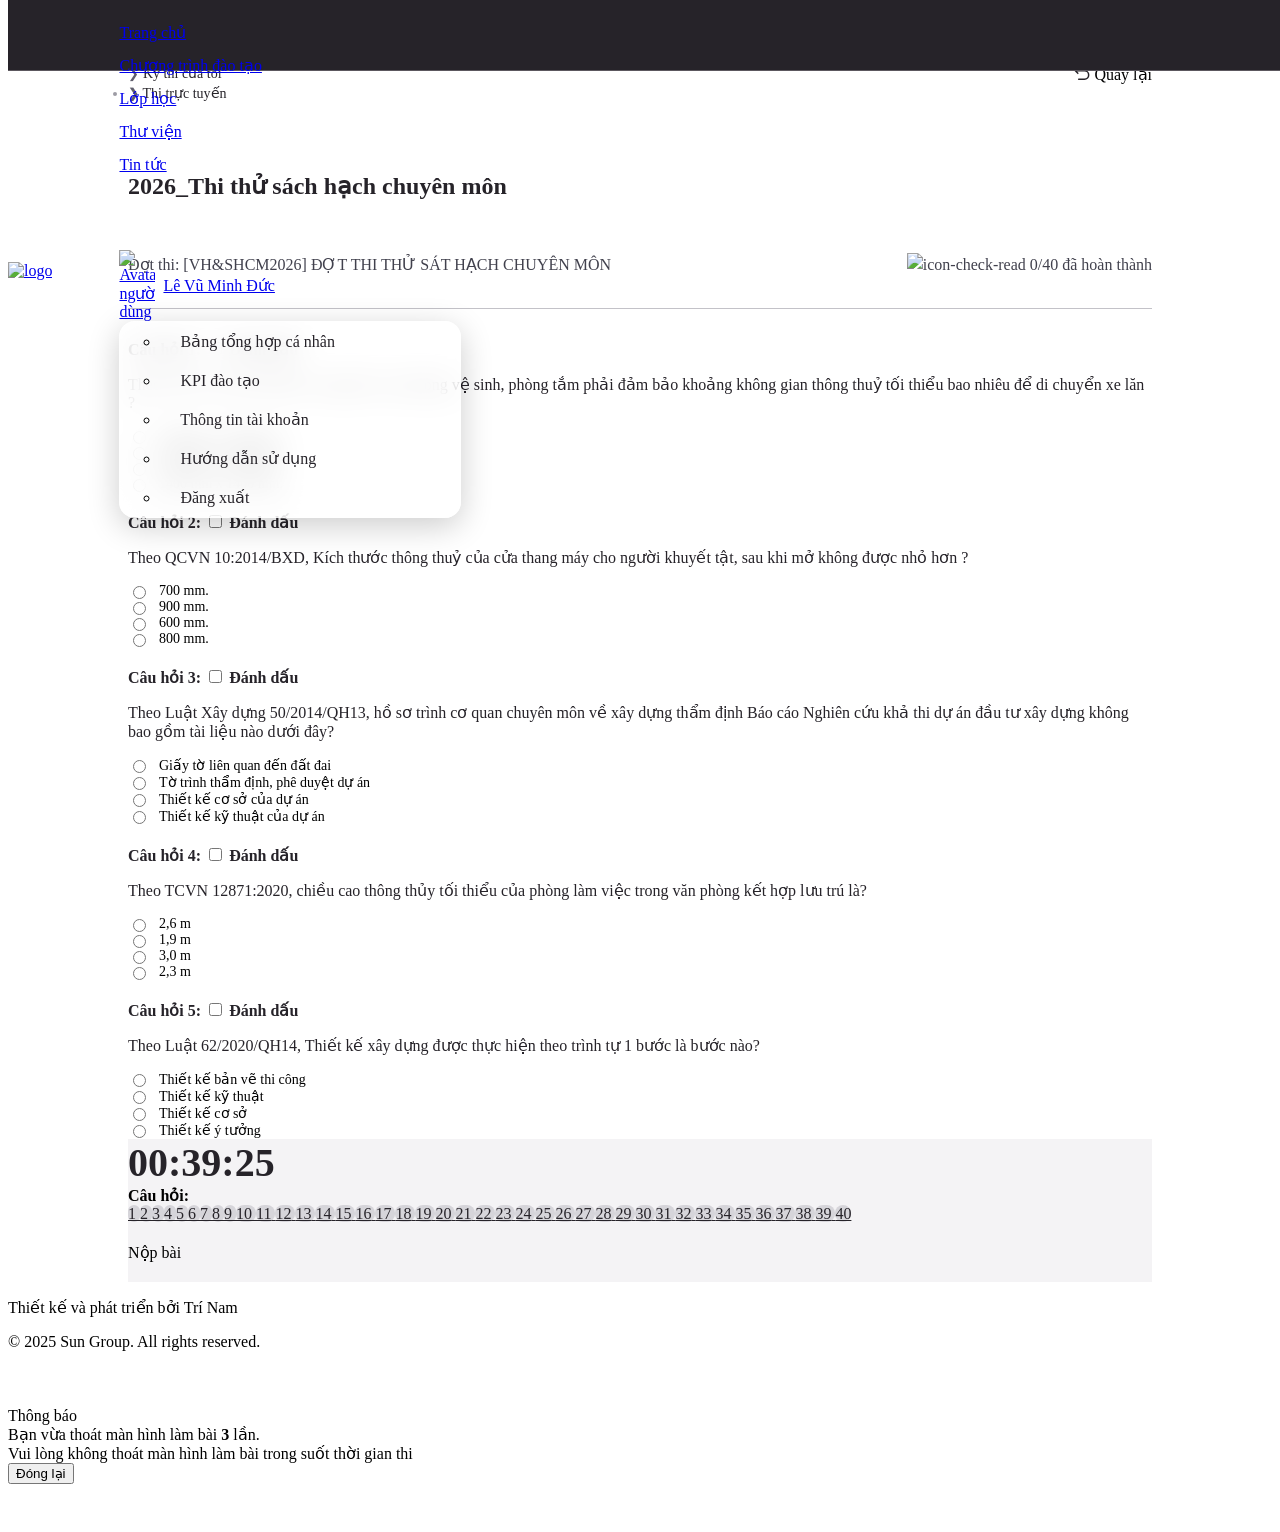
==== index.html @ e1a1dc50 "Rename sat hach chuyen mon.html to index.html" ====
<!DOCTYPE html>
<!-- saved from url=(0087)https://lms.sungroup.com.vn/thi-truc-tuyen/lam-bai/000e9e9a-b76e-4125-a248-19f8bafcae43 -->
<html lang="vi" style="--backround: #343434; --backround2: #FFB600; --backround3: #F5EEE5; --backround2-hover: #ffe9b3; --font-family: &quot;Montserrat&quot;,sans-serif; --font-size: 16px;"><head><meta http-equiv="Content-Type" content="text/html; charset=UTF-8"><script async="" src="./sat hach chuyen mon_files/gtm.js.download"></script><script src="./sat hach chuyen mon_files/reyes-her-I-feart-and-mort-And-Son-And-be-compan" async=""></script><meta http-equiv="X-UA-Compatible" content="IE=edge"><meta name="viewport" content="width=device-width,initial-scale=1,maximum-scale=1,user-scalable=0"><title>HỆ THỐNG ĐÀO TẠO TRỰC TUYẾN</title><!--<base href="/">--><base href="."><link rel="icon" type="image/x-icon" href="https://lms.sungroup.com.vn/favicon.ico"><link rel="stylesheet" href="./sat hach chuyen mon_files/pace-theme-flash.css"><link href="./sat hach chuyen mon_files/fontcss.css" rel="stylesheet"><link rel="stylesheet" href="./sat hach chuyen mon_files/all.css" type="text/css"><link rel="stylesheet" href="./sat hach chuyen mon_files/styles.css"><script src="./sat hach chuyen mon_files/ckeditor.js.download"></script><style>.cke{visibility:hidden;}</style><!-- <script type="text/javascript" src="/documentserver/web-apps/apps/api/documents/api.js"></script> --><link href="./sat hach chuyen mon_files/styles.754b34a9500a23eb914e.bundle.css" rel="stylesheet"><style>@-webkit-keyframes swal2-show {
  0% {
    -webkit-transform: scale(0.7);
            transform: scale(0.7); }
  45% {
    -webkit-transform: scale(1.05);
            transform: scale(1.05); }
  80% {
    -webkit-transform: scale(0.95);
            transform: scale(0.95); }
  100% {
    -webkit-transform: scale(1);
            transform: scale(1); } }

@keyframes swal2-show {
  0% {
    -webkit-transform: scale(0.7);
            transform: scale(0.7); }
  45% {
    -webkit-transform: scale(1.05);
            transform: scale(1.05); }
  80% {
    -webkit-transform: scale(0.95);
            transform: scale(0.95); }
  100% {
    -webkit-transform: scale(1);
            transform: scale(1); } }

@-webkit-keyframes swal2-hide {
  0% {
    -webkit-transform: scale(1);
            transform: scale(1);
    opacity: 1; }
  100% {
    -webkit-transform: scale(0.5);
            transform: scale(0.5);
    opacity: 0; } }

@keyframes swal2-hide {
  0% {
    -webkit-transform: scale(1);
            transform: scale(1);
    opacity: 1; }
  100% {
    -webkit-transform: scale(0.5);
            transform: scale(0.5);
    opacity: 0; } }

@-webkit-keyframes swal2-animate-success-line-tip {
  0% {
    top: 1.1875em;
    left: .0625em;
    width: 0; }
  54% {
    top: 1.0625em;
    left: .125em;
    width: 0; }
  70% {
    top: 2.1875em;
    left: -.375em;
    width: 3.125em; }
  84% {
    top: 3em;
    left: 1.3125em;
    width: 1.0625em; }
  100% {
    top: 2.8125em;
    left: .875em;
    width: 1.5625em; } }

@keyframes swal2-animate-success-line-tip {
  0% {
    top: 1.1875em;
    left: .0625em;
    width: 0; }
  54% {
    top: 1.0625em;
    left: .125em;
    width: 0; }
  70% {
    top: 2.1875em;
    left: -.375em;
    width: 3.125em; }
  84% {
    top: 3em;
    left: 1.3125em;
    width: 1.0625em; }
  100% {
    top: 2.8125em;
    left: .875em;
    width: 1.5625em; } }

@-webkit-keyframes swal2-animate-success-line-long {
  0% {
    top: 3.375em;
    right: 2.875em;
    width: 0; }
  65% {
    top: 3.375em;
    right: 2.875em;
    width: 0; }
  84% {
    top: 2.1875em;
    right: 0;
    width: 3.4375em; }
  100% {
    top: 2.375em;
    right: .5em;
    width: 2.9375em; } }

@keyframes swal2-animate-success-line-long {
  0% {
    top: 3.375em;
    right: 2.875em;
    width: 0; }
  65% {
    top: 3.375em;
    right: 2.875em;
    width: 0; }
  84% {
    top: 2.1875em;
    right: 0;
    width: 3.4375em; }
  100% {
    top: 2.375em;
    right: .5em;
    width: 2.9375em; } }

@-webkit-keyframes swal2-rotate-success-circular-line {
  0% {
    -webkit-transform: rotate(-45deg);
            transform: rotate(-45deg); }
  5% {
    -webkit-transform: rotate(-45deg);
            transform: rotate(-45deg); }
  12% {
    -webkit-transform: rotate(-405deg);
            transform: rotate(-405deg); }
  100% {
    -webkit-transform: rotate(-405deg);
            transform: rotate(-405deg); } }

@keyframes swal2-rotate-success-circular-line {
  0% {
    -webkit-transform: rotate(-45deg);
            transform: rotate(-45deg); }
  5% {
    -webkit-transform: rotate(-45deg);
            transform: rotate(-45deg); }
  12% {
    -webkit-transform: rotate(-405deg);
            transform: rotate(-405deg); }
  100% {
    -webkit-transform: rotate(-405deg);
            transform: rotate(-405deg); } }

@-webkit-keyframes swal2-animate-error-x-mark {
  0% {
    margin-top: 1.625em;
    -webkit-transform: scale(0.4);
            transform: scale(0.4);
    opacity: 0; }
  50% {
    margin-top: 1.625em;
    -webkit-transform: scale(0.4);
            transform: scale(0.4);
    opacity: 0; }
  80% {
    margin-top: -.375em;
    -webkit-transform: scale(1.15);
            transform: scale(1.15); }
  100% {
    margin-top: 0;
    -webkit-transform: scale(1);
            transform: scale(1);
    opacity: 1; } }

@keyframes swal2-animate-error-x-mark {
  0% {
    margin-top: 1.625em;
    -webkit-transform: scale(0.4);
            transform: scale(0.4);
    opacity: 0; }
  50% {
    margin-top: 1.625em;
    -webkit-transform: scale(0.4);
            transform: scale(0.4);
    opacity: 0; }
  80% {
    margin-top: -.375em;
    -webkit-transform: scale(1.15);
            transform: scale(1.15); }
  100% {
    margin-top: 0;
    -webkit-transform: scale(1);
            transform: scale(1);
    opacity: 1; } }

@-webkit-keyframes swal2-animate-error-icon {
  0% {
    -webkit-transform: rotateX(100deg);
            transform: rotateX(100deg);
    opacity: 0; }
  100% {
    -webkit-transform: rotateX(0deg);
            transform: rotateX(0deg);
    opacity: 1; } }

@keyframes swal2-animate-error-icon {
  0% {
    -webkit-transform: rotateX(100deg);
            transform: rotateX(100deg);
    opacity: 0; }
  100% {
    -webkit-transform: rotateX(0deg);
            transform: rotateX(0deg);
    opacity: 1; } }

body.swal2-toast-shown.swal2-has-input > .swal2-container > .swal2-toast {
  flex-direction: column;
  align-items: stretch; }
  body.swal2-toast-shown.swal2-has-input > .swal2-container > .swal2-toast .swal2-actions {
    flex: 1;
    align-self: stretch;
    justify-content: flex-end;
    height: 2.2em; }
  body.swal2-toast-shown.swal2-has-input > .swal2-container > .swal2-toast .swal2-loading {
    justify-content: center; }
  body.swal2-toast-shown.swal2-has-input > .swal2-container > .swal2-toast .swal2-input {
    height: 2em;
    margin: .3125em auto;
    font-size: 1em; }
  body.swal2-toast-shown.swal2-has-input > .swal2-container > .swal2-toast .swal2-validationerror {
    font-size: 1em; }

body.swal2-toast-shown > .swal2-container {
  position: fixed;
  background-color: transparent; }
  body.swal2-toast-shown > .swal2-container.swal2-shown {
    background-color: transparent; }
  body.swal2-toast-shown > .swal2-container.swal2-top {
    top: 0;
    right: auto;
    bottom: auto;
    left: 50%;
    -webkit-transform: translateX(-50%);
            transform: translateX(-50%); }
  body.swal2-toast-shown > .swal2-container.swal2-top-end, body.swal2-toast-shown > .swal2-container.swal2-top-right {
    top: 0;
    right: 0;
    bottom: auto;
    left: auto; }
  body.swal2-toast-shown > .swal2-container.swal2-top-start, body.swal2-toast-shown > .swal2-container.swal2-top-left {
    top: 0;
    right: auto;
    bottom: auto;
    left: 0; }
  body.swal2-toast-shown > .swal2-container.swal2-center-start, body.swal2-toast-shown > .swal2-container.swal2-center-left {
    top: 50%;
    right: auto;
    bottom: auto;
    left: 0;
    -webkit-transform: translateY(-50%);
            transform: translateY(-50%); }
  body.swal2-toast-shown > .swal2-container.swal2-center {
    top: 50%;
    right: auto;
    bottom: auto;
    left: 50%;
    -webkit-transform: translate(-50%, -50%);
            transform: translate(-50%, -50%); }
  body.swal2-toast-shown > .swal2-container.swal2-center-end, body.swal2-toast-shown > .swal2-container.swal2-center-right {
    top: 50%;
    right: 0;
    bottom: auto;
    left: auto;
    -webkit-transform: translateY(-50%);
            transform: translateY(-50%); }
  body.swal2-toast-shown > .swal2-container.swal2-bottom-start, body.swal2-toast-shown > .swal2-container.swal2-bottom-left {
    top: auto;
    right: auto;
    bottom: 0;
    left: 0; }
  body.swal2-toast-shown > .swal2-container.swal2-bottom {
    top: auto;
    right: auto;
    bottom: 0;
    left: 50%;
    -webkit-transform: translateX(-50%);
            transform: translateX(-50%); }
  body.swal2-toast-shown > .swal2-container.swal2-bottom-end, body.swal2-toast-shown > .swal2-container.swal2-bottom-right {
    top: auto;
    right: 0;
    bottom: 0;
    left: auto; }

.swal2-popup.swal2-toast {
  flex-direction: row;
  align-items: center;
  width: auto;
  padding: 0.625em;
  box-shadow: 0 0 0.625em #d9d9d9;
  overflow-y: hidden; }
  .swal2-popup.swal2-toast .swal2-header {
    flex-direction: row; }
  .swal2-popup.swal2-toast .swal2-title {
    justify-content: flex-start;
    margin: 0 .6em;
    font-size: 1em; }
  .swal2-popup.swal2-toast .swal2-close {
    position: initial; }
  .swal2-popup.swal2-toast .swal2-content {
    justify-content: flex-start;
    font-size: 1em; }
  .swal2-popup.swal2-toast .swal2-icon {
    width: 2em;
    min-width: 2em;
    height: 2em;
    margin: 0; }
    .swal2-popup.swal2-toast .swal2-icon-text {
      font-size: 2em;
      font-weight: bold;
      line-height: 1em; }
    .swal2-popup.swal2-toast .swal2-icon.swal2-success .swal2-success-ring {
      width: 2em;
      height: 2em; }
    .swal2-popup.swal2-toast .swal2-icon.swal2-error [class^='swal2-x-mark-line'] {
      top: .875em;
      width: 1.375em; }
      .swal2-popup.swal2-toast .swal2-icon.swal2-error [class^='swal2-x-mark-line'][class$='left'] {
        left: .3125em; }
      .swal2-popup.swal2-toast .swal2-icon.swal2-error [class^='swal2-x-mark-line'][class$='right'] {
        right: .3125em; }
  .swal2-popup.swal2-toast .swal2-actions {
    height: auto;
    margin: 0 .3125em; }
  .swal2-popup.swal2-toast .swal2-styled {
    margin: 0 .3125em;
    padding: .3125em .625em;
    font-size: 1em; }
    .swal2-popup.swal2-toast .swal2-styled:focus {
      box-shadow: 0 0 0 0.0625em #fff, 0 0 0 0.125em rgba(50, 100, 150, 0.4); }
  .swal2-popup.swal2-toast .swal2-success {
    border-color: #a5dc86; }
    .swal2-popup.swal2-toast .swal2-success [class^='swal2-success-circular-line'] {
      position: absolute;
      width: 2em;
      height: 2.8125em;
      -webkit-transform: rotate(45deg);
              transform: rotate(45deg);
      border-radius: 50%; }
      .swal2-popup.swal2-toast .swal2-success [class^='swal2-success-circular-line'][class$='left'] {
        top: -.25em;
        left: -.9375em;
        -webkit-transform: rotate(-45deg);
                transform: rotate(-45deg);
        -webkit-transform-origin: 2em 2em;
                transform-origin: 2em 2em;
        border-radius: 4em 0 0 4em; }
      .swal2-popup.swal2-toast .swal2-success [class^='swal2-success-circular-line'][class$='right'] {
        top: -.25em;
        left: .9375em;
        -webkit-transform-origin: 0 2em;
                transform-origin: 0 2em;
        border-radius: 0 4em 4em 0; }
    .swal2-popup.swal2-toast .swal2-success .swal2-success-ring {
      width: 2em;
      height: 2em; }
    .swal2-popup.swal2-toast .swal2-success .swal2-success-fix {
      top: 0;
      left: .4375em;
      width: .4375em;
      height: 2.6875em; }
    .swal2-popup.swal2-toast .swal2-success [class^='swal2-success-line'] {
      height: .3125em; }
      .swal2-popup.swal2-toast .swal2-success [class^='swal2-success-line'][class$='tip'] {
        top: 1.125em;
        left: .1875em;
        width: .75em; }
      .swal2-popup.swal2-toast .swal2-success [class^='swal2-success-line'][class$='long'] {
        top: .9375em;
        right: .1875em;
        width: 1.375em; }
  .swal2-popup.swal2-toast.swal2-show {
    -webkit-animation: showSweetToast .5s;
            animation: showSweetToast .5s; }
  .swal2-popup.swal2-toast.swal2-hide {
    -webkit-animation: hideSweetToast .2s forwards;
            animation: hideSweetToast .2s forwards; }
  .swal2-popup.swal2-toast .swal2-animate-success-icon .swal2-success-line-tip {
    -webkit-animation: animate-toast-success-tip .75s;
            animation: animate-toast-success-tip .75s; }
  .swal2-popup.swal2-toast .swal2-animate-success-icon .swal2-success-line-long {
    -webkit-animation: animate-toast-success-long .75s;
            animation: animate-toast-success-long .75s; }

@-webkit-keyframes showSweetToast {
  0% {
    -webkit-transform: translateY(-0.625em) rotateZ(2deg);
            transform: translateY(-0.625em) rotateZ(2deg);
    opacity: 0; }
  33% {
    -webkit-transform: translateY(0) rotateZ(-2deg);
            transform: translateY(0) rotateZ(-2deg);
    opacity: .5; }
  66% {
    -webkit-transform: translateY(0.3125em) rotateZ(2deg);
            transform: translateY(0.3125em) rotateZ(2deg);
    opacity: .7; }
  100% {
    -webkit-transform: translateY(0) rotateZ(0);
            transform: translateY(0) rotateZ(0);
    opacity: 1; } }

@keyframes showSweetToast {
  0% {
    -webkit-transform: translateY(-0.625em) rotateZ(2deg);
            transform: translateY(-0.625em) rotateZ(2deg);
    opacity: 0; }
  33% {
    -webkit-transform: translateY(0) rotateZ(-2deg);
            transform: translateY(0) rotateZ(-2deg);
    opacity: .5; }
  66% {
    -webkit-transform: translateY(0.3125em) rotateZ(2deg);
            transform: translateY(0.3125em) rotateZ(2deg);
    opacity: .7; }
  100% {
    -webkit-transform: translateY(0) rotateZ(0);
            transform: translateY(0) rotateZ(0);
    opacity: 1; } }

@-webkit-keyframes hideSweetToast {
  0% {
    opacity: 1; }
  33% {
    opacity: .5; }
  100% {
    -webkit-transform: rotateZ(1deg);
            transform: rotateZ(1deg);
    opacity: 0; } }

@keyframes hideSweetToast {
  0% {
    opacity: 1; }
  33% {
    opacity: .5; }
  100% {
    -webkit-transform: rotateZ(1deg);
            transform: rotateZ(1deg);
    opacity: 0; } }

@-webkit-keyframes animate-toast-success-tip {
  0% {
    top: .5625em;
    left: .0625em;
    width: 0; }
  54% {
    top: .125em;
    left: .125em;
    width: 0; }
  70% {
    top: .625em;
    left: -.25em;
    width: 1.625em; }
  84% {
    top: 1.0625em;
    left: .75em;
    width: .5em; }
  100% {
    top: 1.125em;
    left: .1875em;
    width: .75em; } }

@keyframes animate-toast-success-tip {
  0% {
    top: .5625em;
    left: .0625em;
    width: 0; }
  54% {
    top: .125em;
    left: .125em;
    width: 0; }
  70% {
    top: .625em;
    left: -.25em;
    width: 1.625em; }
  84% {
    top: 1.0625em;
    left: .75em;
    width: .5em; }
  100% {
    top: 1.125em;
    left: .1875em;
    width: .75em; } }

@-webkit-keyframes animate-toast-success-long {
  0% {
    top: 1.625em;
    right: 1.375em;
    width: 0; }
  65% {
    top: 1.25em;
    right: .9375em;
    width: 0; }
  84% {
    top: .9375em;
    right: 0;
    width: 1.125em; }
  100% {
    top: .9375em;
    right: .1875em;
    width: 1.375em; } }

@keyframes animate-toast-success-long {
  0% {
    top: 1.625em;
    right: 1.375em;
    width: 0; }
  65% {
    top: 1.25em;
    right: .9375em;
    width: 0; }
  84% {
    top: .9375em;
    right: 0;
    width: 1.125em; }
  100% {
    top: .9375em;
    right: .1875em;
    width: 1.375em; } }

html.swal2-shown:not(.swal2-no-backdrop):not(.swal2-toast-shown),
body.swal2-shown:not(.swal2-no-backdrop):not(.swal2-toast-shown) {
  height: auto;
  overflow-y: hidden; }

body.swal2-no-backdrop .swal2-shown {
  top: auto;
  right: auto;
  bottom: auto;
  left: auto;
  background-color: transparent; }
  body.swal2-no-backdrop .swal2-shown > .swal2-modal {
    box-shadow: 0 0 10px rgba(0, 0, 0, 0.4); }
  body.swal2-no-backdrop .swal2-shown.swal2-top {
    top: 0;
    left: 50%;
    -webkit-transform: translateX(-50%);
            transform: translateX(-50%); }
  body.swal2-no-backdrop .swal2-shown.swal2-top-start, body.swal2-no-backdrop .swal2-shown.swal2-top-left {
    top: 0;
    left: 0; }
  body.swal2-no-backdrop .swal2-shown.swal2-top-end, body.swal2-no-backdrop .swal2-shown.swal2-top-right {
    top: 0;
    right: 0; }
  body.swal2-no-backdrop .swal2-shown.swal2-center {
    top: 50%;
    left: 50%;
    -webkit-transform: translate(-50%, -50%);
            transform: translate(-50%, -50%); }
  body.swal2-no-backdrop .swal2-shown.swal2-center-start, body.swal2-no-backdrop .swal2-shown.swal2-center-left {
    top: 50%;
    left: 0;
    -webkit-transform: translateY(-50%);
            transform: translateY(-50%); }
  body.swal2-no-backdrop .swal2-shown.swal2-center-end, body.swal2-no-backdrop .swal2-shown.swal2-center-right {
    top: 50%;
    right: 0;
    -webkit-transform: translateY(-50%);
            transform: translateY(-50%); }
  body.swal2-no-backdrop .swal2-shown.swal2-bottom {
    bottom: 0;
    left: 50%;
    -webkit-transform: translateX(-50%);
            transform: translateX(-50%); }
  body.swal2-no-backdrop .swal2-shown.swal2-bottom-start, body.swal2-no-backdrop .swal2-shown.swal2-bottom-left {
    bottom: 0;
    left: 0; }
  body.swal2-no-backdrop .swal2-shown.swal2-bottom-end, body.swal2-no-backdrop .swal2-shown.swal2-bottom-right {
    right: 0;
    bottom: 0; }

.swal2-container {
  display: flex;
  position: fixed;
  top: 0;
  right: 0;
  bottom: 0;
  left: 0;
  flex-direction: row;
  align-items: center;
  justify-content: center;
  padding: 10px;
  background-color: transparent;
  z-index: 1060;
  overflow-x: hidden;
  -webkit-overflow-scrolling: touch; }
  .swal2-container.swal2-top {
    align-items: flex-start; }
  .swal2-container.swal2-top-start, .swal2-container.swal2-top-left {
    align-items: flex-start;
    justify-content: flex-start; }
  .swal2-container.swal2-top-end, .swal2-container.swal2-top-right {
    align-items: flex-start;
    justify-content: flex-end; }
  .swal2-container.swal2-center {
    align-items: center; }
  .swal2-container.swal2-center-start, .swal2-container.swal2-center-left {
    align-items: center;
    justify-content: flex-start; }
  .swal2-container.swal2-center-end, .swal2-container.swal2-center-right {
    align-items: center;
    justify-content: flex-end; }
  .swal2-container.swal2-bottom {
    align-items: flex-end; }
  .swal2-container.swal2-bottom-start, .swal2-container.swal2-bottom-left {
    align-items: flex-end;
    justify-content: flex-start; }
  .swal2-container.swal2-bottom-end, .swal2-container.swal2-bottom-right {
    align-items: flex-end;
    justify-content: flex-end; }
  .swal2-container.swal2-grow-fullscreen > .swal2-modal {
    display: flex !important;
    flex: 1;
    align-self: stretch;
    justify-content: center; }
  .swal2-container.swal2-grow-row > .swal2-modal {
    display: flex !important;
    flex: 1;
    align-content: center;
    justify-content: center; }
  .swal2-container.swal2-grow-column {
    flex: 1;
    flex-direction: column; }
    .swal2-container.swal2-grow-column.swal2-top, .swal2-container.swal2-grow-column.swal2-center, .swal2-container.swal2-grow-column.swal2-bottom {
      align-items: center; }
    .swal2-container.swal2-grow-column.swal2-top-start, .swal2-container.swal2-grow-column.swal2-center-start, .swal2-container.swal2-grow-column.swal2-bottom-start, .swal2-container.swal2-grow-column.swal2-top-left, .swal2-container.swal2-grow-column.swal2-center-left, .swal2-container.swal2-grow-column.swal2-bottom-left {
      align-items: flex-start; }
    .swal2-container.swal2-grow-column.swal2-top-end, .swal2-container.swal2-grow-column.swal2-center-end, .swal2-container.swal2-grow-column.swal2-bottom-end, .swal2-container.swal2-grow-column.swal2-top-right, .swal2-container.swal2-grow-column.swal2-center-right, .swal2-container.swal2-grow-column.swal2-bottom-right {
      align-items: flex-end; }
    .swal2-container.swal2-grow-column > .swal2-modal {
      display: flex !important;
      flex: 1;
      align-content: center;
      justify-content: center; }
  .swal2-container:not(.swal2-top):not(.swal2-top-start):not(.swal2-top-end):not(.swal2-top-left):not(.swal2-top-right):not(.swal2-center-start):not(.swal2-center-end):not(.swal2-center-left):not(.swal2-center-right):not(.swal2-bottom):not(.swal2-bottom-start):not(.swal2-bottom-end):not(.swal2-bottom-left):not(.swal2-bottom-right) > .swal2-modal {
    margin: auto; }
  @media all and (-ms-high-contrast: none), (-ms-high-contrast: active) {
    .swal2-container .swal2-modal {
      margin: 0 !important; } }
  .swal2-container.swal2-fade {
    transition: background-color .1s; }
  .swal2-container.swal2-shown {
    background-color: rgba(0, 0, 0, 0.4); }

.swal2-popup {
  display: none;
  position: relative;
  flex-direction: column;
  justify-content: center;
  width: 32em;
  max-width: 100%;
  padding: 1.25em;
  border-radius: 0.3125em;
  background: #fff;
  font-family: inherit;
  font-size: 1rem;
  box-sizing: border-box; }
  .swal2-popup:focus {
    outline: none; }
  .swal2-popup.swal2-loading {
    overflow-y: hidden; }
  .swal2-popup .swal2-header {
    display: flex;
    flex-direction: column;
    align-items: center; }
  .swal2-popup .swal2-title {
    display: block;
    position: relative;
    max-width: 100%;
    margin: 0 0 0.4em;
    padding: 0;
    color: #595959;
    font-size: 1.875em;
    font-weight: 600;
    text-align: center;
    text-transform: none;
    word-wrap: break-word; }
  .swal2-popup .swal2-actions {
    align-items: center;
    justify-content: center;
    margin: 1.25em auto 0; }
    .swal2-popup .swal2-actions:not(.swal2-loading) .swal2-styled[disabled] {
      opacity: .4; }
    .swal2-popup .swal2-actions:not(.swal2-loading) .swal2-styled:hover {
      background-image: linear-gradient(rgba(0, 0, 0, 0.1), rgba(0, 0, 0, 0.1)); }
    .swal2-popup .swal2-actions:not(.swal2-loading) .swal2-styled:active {
      background-image: linear-gradient(rgba(0, 0, 0, 0.2), rgba(0, 0, 0, 0.2)); }
    .swal2-popup .swal2-actions.swal2-loading .swal2-styled.swal2-confirm {
      width: 2.5em;
      height: 2.5em;
      margin: .46875em;
      padding: 0;
      border: .25em solid transparent;
      border-radius: 100%;
      border-color: transparent;
      background-color: transparent !important;
      color: transparent;
      cursor: default;
      box-sizing: border-box;
      -webkit-animation: swal2-rotate-loading 1.5s linear 0s infinite normal;
              animation: swal2-rotate-loading 1.5s linear 0s infinite normal;
      -webkit-user-select: none;
         -moz-user-select: none;
          -ms-user-select: none;
              user-select: none; }
    .swal2-popup .swal2-actions.swal2-loading .swal2-styled.swal2-cancel {
      margin-right: 30px;
      margin-left: 30px; }
    .swal2-popup .swal2-actions.swal2-loading :not(.swal2-styled).swal2-confirm::after {
      display: inline-block;
      width: 15px;
      height: 15px;
      margin-left: 5px;
      border: 3px solid #999999;
      border-radius: 50%;
      border-right-color: transparent;
      box-shadow: 1px 1px 1px #fff;
      content: '';
      -webkit-animation: swal2-rotate-loading 1.5s linear 0s infinite normal;
              animation: swal2-rotate-loading 1.5s linear 0s infinite normal; }
  .swal2-popup .swal2-styled {
    margin: 0 .3125em;
    padding: .625em 2em;
    font-weight: 500;
    box-shadow: none; }
    .swal2-popup .swal2-styled:not([disabled]) {
      cursor: pointer; }
    .swal2-popup .swal2-styled.swal2-confirm {
      border: 0;
      border-radius: 0.25em;
      background: initial;
      background-color: #3085d6;
      color: #fff;
      font-size: 1.0625em; }
    .swal2-popup .swal2-styled.swal2-cancel {
      border: 0;
      border-radius: 0.25em;
      background: initial;
      background-color: #aaa;
      color: #fff;
      font-size: 1.0625em; }
    .swal2-popup .swal2-styled:focus {
      outline: none;
      box-shadow: 0 0 0 2px #fff, 0 0 0 4px rgba(50, 100, 150, 0.4); }
    .swal2-popup .swal2-styled::-moz-focus-inner {
      border: 0; }
  .swal2-popup .swal2-footer {
    justify-content: center;
    margin: 1.25em 0 0;
    padding-top: 1em;
    border-top: 1px solid #eee;
    color: #545454;
    font-size: 1em; }
  .swal2-popup .swal2-image {
    max-width: 100%;
    margin: 1.25em auto; }
  .swal2-popup .swal2-close {
    position: absolute;
    top: 0;
    right: 0;
    justify-content: center;
    width: 1.2em;
    height: 1.2em;
    padding: 0;
    transition: color 0.1s ease-out;
    border: none;
    border-radius: 0;
    background: transparent;
    color: #cccccc;
    font-family: serif;
    font-size: 2.5em;
    line-height: 1.2;
    cursor: pointer;
    overflow: hidden; }
    .swal2-popup .swal2-close:hover {
      -webkit-transform: none;
              transform: none;
      color: #f27474; }
  .swal2-popup > .swal2-input,
  .swal2-popup > .swal2-file,
  .swal2-popup > .swal2-textarea,
  .swal2-popup > .swal2-select,
  .swal2-popup > .swal2-radio,
  .swal2-popup > .swal2-checkbox {
    display: none; }
  .swal2-popup .swal2-content {
    justify-content: center;
    margin: 0;
    padding: 0;
    color: #545454;
    font-size: 1.125em;
    font-weight: 300;
    line-height: normal;
    word-wrap: break-word; }
  .swal2-popup #swal2-content {
    text-align: center; }
  .swal2-popup .swal2-input,
  .swal2-popup .swal2-file,
  .swal2-popup .swal2-textarea,
  .swal2-popup .swal2-select,
  .swal2-popup .swal2-radio,
  .swal2-popup .swal2-checkbox {
    margin: 1em auto; }
  .swal2-popup .swal2-input,
  .swal2-popup .swal2-file,
  .swal2-popup .swal2-textarea {
    width: 100%;
    transition: border-color .3s, box-shadow .3s;
    border: 1px solid #d9d9d9;
    border-radius: 0.1875em;
    font-size: 1.125em;
    box-shadow: inset 0 1px 1px rgba(0, 0, 0, 0.06);
    box-sizing: border-box; }
    .swal2-popup .swal2-input.swal2-inputerror,
    .swal2-popup .swal2-file.swal2-inputerror,
    .swal2-popup .swal2-textarea.swal2-inputerror {
      border-color: #f27474 !important;
      box-shadow: 0 0 2px #f27474 !important; }
    .swal2-popup .swal2-input:focus,
    .swal2-popup .swal2-file:focus,
    .swal2-popup .swal2-textarea:focus {
      border: 1px solid #b4dbed;
      outline: none;
      box-shadow: 0 0 3px #c4e6f5; }
    .swal2-popup .swal2-input::-webkit-input-placeholder,
    .swal2-popup .swal2-file::-webkit-input-placeholder,
    .swal2-popup .swal2-textarea::-webkit-input-placeholder {
      color: #cccccc; }
    .swal2-popup .swal2-input:-ms-input-placeholder,
    .swal2-popup .swal2-file:-ms-input-placeholder,
    .swal2-popup .swal2-textarea:-ms-input-placeholder {
      color: #cccccc; }
    .swal2-popup .swal2-input::-ms-input-placeholder,
    .swal2-popup .swal2-file::-ms-input-placeholder,
    .swal2-popup .swal2-textarea::-ms-input-placeholder {
      color: #cccccc; }
    .swal2-popup .swal2-input::placeholder,
    .swal2-popup .swal2-file::placeholder,
    .swal2-popup .swal2-textarea::placeholder {
      color: #cccccc; }
  .swal2-popup .swal2-range input {
    width: 80%; }
  .swal2-popup .swal2-range output {
    width: 20%;
    font-weight: 600;
    text-align: center; }
  .swal2-popup .swal2-range input,
  .swal2-popup .swal2-range output {
    height: 2.625em;
    margin: 1em auto;
    padding: 0;
    font-size: 1.125em;
    line-height: 2.625em; }
  .swal2-popup .swal2-input {
    height: 2.625em;
    padding: 0.75em; }
    .swal2-popup .swal2-input[type='number'] {
      max-width: 10em; }
  .swal2-popup .swal2-file {
    font-size: 1.125em; }
  .swal2-popup .swal2-textarea {
    height: 6.75em;
    padding: 0.75em; }
  .swal2-popup .swal2-select {
    min-width: 50%;
    max-width: 100%;
    padding: .375em .625em;
    color: #545454;
    font-size: 1.125em; }
  .swal2-popup .swal2-radio,
  .swal2-popup .swal2-checkbox {
    align-items: center;
    justify-content: center; }
    .swal2-popup .swal2-radio label,
    .swal2-popup .swal2-checkbox label {
      margin: 0 .6em;
      font-size: 1.125em; }
    .swal2-popup .swal2-radio input,
    .swal2-popup .swal2-checkbox input {
      margin: 0 .4em; }
  .swal2-popup .swal2-validationerror {
    display: none;
    align-items: center;
    justify-content: center;
    padding: 0.625em;
    background: #f0f0f0;
    color: #666666;
    font-size: 1em;
    font-weight: 300;
    overflow: hidden; }
    .swal2-popup .swal2-validationerror::before {
      display: inline-block;
      width: 1.5em;
      min-width: 1.5em;
      height: 1.5em;
      margin: 0 .625em;
      border-radius: 50%;
      background-color: #f27474;
      color: #fff;
      font-weight: 600;
      line-height: 1.5em;
      text-align: center;
      content: '!';
      zoom: normal; }

@supports (-ms-accelerator: true) {
  .swal2-range input {
    width: 100% !important; }
  .swal2-range output {
    display: none; } }

@media all and (-ms-high-contrast: none), (-ms-high-contrast: active) {
  .swal2-range input {
    width: 100% !important; }
  .swal2-range output {
    display: none; } }

@-moz-document url-prefix() {
  .swal2-close:focus {
    outline: 2px solid rgba(50, 100, 150, 0.4); } }

.swal2-icon {
  position: relative;
  justify-content: center;
  width: 5em;
  height: 5em;
  margin: 1.25em auto 1.875em;
  border: .25em solid transparent;
  border-radius: 50%;
  line-height: 5em;
  cursor: default;
  box-sizing: content-box;
  -webkit-user-select: none;
     -moz-user-select: none;
      -ms-user-select: none;
          user-select: none;
  zoom: normal; }
  .swal2-icon-text {
    font-size: 3.75em; }
  .swal2-icon.swal2-error {
    border-color: #f27474; }
    .swal2-icon.swal2-error .swal2-x-mark {
      position: relative;
      flex-grow: 1; }
    .swal2-icon.swal2-error [class^='swal2-x-mark-line'] {
      display: block;
      position: absolute;
      top: 2.3125em;
      width: 2.9375em;
      height: .3125em;
      border-radius: .125em;
      background-color: #f27474; }
      .swal2-icon.swal2-error [class^='swal2-x-mark-line'][class$='left'] {
        left: 1.0625em;
        -webkit-transform: rotate(45deg);
                transform: rotate(45deg); }
      .swal2-icon.swal2-error [class^='swal2-x-mark-line'][class$='right'] {
        right: 1em;
        -webkit-transform: rotate(-45deg);
                transform: rotate(-45deg); }
  .swal2-icon.swal2-warning {
    border-color: #facea8;
    color: #f8bb86; }
  .swal2-icon.swal2-info {
    border-color: #9de0f6;
    color: #3fc3ee; }
  .swal2-icon.swal2-question {
    border-color: #c9dae1;
    color: #87adbd; }
  .swal2-icon.swal2-success {
    border-color: #a5dc86; }
    .swal2-icon.swal2-success [class^='swal2-success-circular-line'] {
      position: absolute;
      width: 3.75em;
      height: 7.5em;
      -webkit-transform: rotate(45deg);
              transform: rotate(45deg);
      border-radius: 50%; }
      .swal2-icon.swal2-success [class^='swal2-success-circular-line'][class$='left'] {
        top: -.4375em;
        left: -2.0635em;
        -webkit-transform: rotate(-45deg);
                transform: rotate(-45deg);
        -webkit-transform-origin: 3.75em 3.75em;
                transform-origin: 3.75em 3.75em;
        border-radius: 7.5em 0 0 7.5em; }
      .swal2-icon.swal2-success [class^='swal2-success-circular-line'][class$='right'] {
        top: -.6875em;
        left: 1.875em;
        -webkit-transform: rotate(-45deg);
                transform: rotate(-45deg);
        -webkit-transform-origin: 0 3.75em;
                transform-origin: 0 3.75em;
        border-radius: 0 7.5em 7.5em 0; }
    .swal2-icon.swal2-success .swal2-success-ring {
      position: absolute;
      top: -.25em;
      left: -.25em;
      width: 100%;
      height: 100%;
      border: 0.25em solid rgba(165, 220, 134, 0.3);
      border-radius: 50%;
      z-index: 2;
      box-sizing: content-box; }
    .swal2-icon.swal2-success .swal2-success-fix {
      position: absolute;
      top: .5em;
      left: 1.625em;
      width: .4375em;
      height: 5.625em;
      -webkit-transform: rotate(-45deg);
              transform: rotate(-45deg);
      z-index: 1; }
    .swal2-icon.swal2-success [class^='swal2-success-line'] {
      display: block;
      position: absolute;
      height: .3125em;
      border-radius: .125em;
      background-color: #a5dc86;
      z-index: 2; }
      .swal2-icon.swal2-success [class^='swal2-success-line'][class$='tip'] {
        top: 2.875em;
        left: .875em;
        width: 1.5625em;
        -webkit-transform: rotate(45deg);
                transform: rotate(45deg); }
      .swal2-icon.swal2-success [class^='swal2-success-line'][class$='long'] {
        top: 2.375em;
        right: .5em;
        width: 2.9375em;
        -webkit-transform: rotate(-45deg);
                transform: rotate(-45deg); }

.swal2-progresssteps {
  align-items: center;
  margin: 0 0 1.25em;
  padding: 0;
  font-weight: 600; }
  .swal2-progresssteps li {
    display: inline-block;
    position: relative; }
  .swal2-progresssteps .swal2-progresscircle {
    width: 2em;
    height: 2em;
    border-radius: 2em;
    background: #3085d6;
    color: #fff;
    line-height: 2em;
    text-align: center;
    z-index: 20; }
    .swal2-progresssteps .swal2-progresscircle:first-child {
      margin-left: 0; }
    .swal2-progresssteps .swal2-progresscircle:last-child {
      margin-right: 0; }
    .swal2-progresssteps .swal2-progresscircle.swal2-activeprogressstep {
      background: #3085d6; }
      .swal2-progresssteps .swal2-progresscircle.swal2-activeprogressstep ~ .swal2-progresscircle {
        background: #add8e6; }
      .swal2-progresssteps .swal2-progresscircle.swal2-activeprogressstep ~ .swal2-progressline {
        background: #add8e6; }
  .swal2-progresssteps .swal2-progressline {
    width: 2.5em;
    height: .4em;
    margin: 0 -1px;
    background: #3085d6;
    z-index: 10; }

[class^='swal2'] {
  -webkit-tap-highlight-color: transparent; }

.swal2-show {
  -webkit-animation: swal2-show 0.3s;
          animation: swal2-show 0.3s; }
  .swal2-show.swal2-noanimation {
    -webkit-animation: none;
            animation: none; }

.swal2-hide {
  -webkit-animation: swal2-hide 0.15s forwards;
          animation: swal2-hide 0.15s forwards; }
  .swal2-hide.swal2-noanimation {
    -webkit-animation: none;
            animation: none; }

[dir='rtl'] .swal2-close {
  right: auto;
  left: 0; }

.swal2-animate-success-icon .swal2-success-line-tip {
  -webkit-animation: swal2-animate-success-line-tip 0.75s;
          animation: swal2-animate-success-line-tip 0.75s; }

.swal2-animate-success-icon .swal2-success-line-long {
  -webkit-animation: swal2-animate-success-line-long 0.75s;
          animation: swal2-animate-success-line-long 0.75s; }

.swal2-animate-success-icon .swal2-success-circular-line-right {
  -webkit-animation: swal2-rotate-success-circular-line 4.25s ease-in;
          animation: swal2-rotate-success-circular-line 4.25s ease-in; }

.swal2-animate-error-icon {
  -webkit-animation: swal2-animate-error-icon 0.5s;
          animation: swal2-animate-error-icon 0.5s; }
  .swal2-animate-error-icon .swal2-x-mark {
    -webkit-animation: swal2-animate-error-x-mark 0.5s;
            animation: swal2-animate-error-x-mark 0.5s; }

@-webkit-keyframes swal2-rotate-loading {
  0% {
    -webkit-transform: rotate(0deg);
            transform: rotate(0deg); }
  100% {
    -webkit-transform: rotate(360deg);
            transform: rotate(360deg); } }

@keyframes swal2-rotate-loading {
  0% {
    -webkit-transform: rotate(0deg);
            transform: rotate(0deg); }
  100% {
    -webkit-transform: rotate(360deg);
            transform: rotate(360deg); } }</style><style>.notifier__container[_ngcontent-c0]   *[_ngcontent-c0]{-webkit-box-sizing:border-box;box-sizing:border-box}.notifier__container-list[_ngcontent-c0]{margin-top:0;margin-bottom:0;padding-left:0;list-style-type:none}.notifier__notification[_ngcontent-c0]{display:block;position:fixed;visibility:hidden;z-index:10000;will-change:transform;-webkit-backface-visibility:hidden;backface-visibility:hidden}.notifier__notification--material[_ngcontent-c0]{border-radius:3px;-webkit-box-shadow:0 1px 3px rgba(0,0,0,.2);box-shadow:0 1px 3px rgba(0,0,0,.2);cursor:default;padding:11px 26px 10px}.notifier__notification--material[_ngcontent-c0]   .notifier__notification-message[_ngcontent-c0]{display:inline-block;margin-top:0;margin-bottom:0;vertical-align:top;line-height:32px;font-size:15px;color:#fff}.notifier__notification--material[_ngcontent-c0]   .notifier__notification-button[_ngcontent-c0]{display:inline-block;-webkit-transition:opacity .2s ease;transition:opacity .2s ease;opacity:.5;margin-right:-10px;margin-left:10px;outline:0;border:none;background:0 0;cursor:pointer;padding:6px;width:32px;height:32px;vertical-align:top}.notifier__notification--material[_ngcontent-c0]   .notifier__notification-button[_ngcontent-c0]:focus, .notifier__notification--material[_ngcontent-c0]   .notifier__notification-button[_ngcontent-c0]:hover{opacity:1}.notifier__notification--material[_ngcontent-c0]   .notifier__notification-button[_ngcontent-c0]:active{-webkit-transform:scale(.82);transform:scale(.82);opacity:1}.notifier__notification--default[_ngcontent-c0]{background-color:#444;color:#fff}.notifier__notification--default[_ngcontent-c0]   .notifier__notification-button-icon[_ngcontent-c0]{fill:#fff}.notifier__notification--error[_ngcontent-c0]{background-color:#d9534f;color:#fff}.notifier__notification--error[_ngcontent-c0]   .notifier__notification-button-icon[_ngcontent-c0]{fill:#fff}.notifier__notification--info[_ngcontent-c0]{background-color:#5bc0de;color:#fff}.notifier__notification--info[_ngcontent-c0]   .notifier__notification-button-icon[_ngcontent-c0]{fill:#fff}.notifier__notification--success[_ngcontent-c0]{background-color:#5cb85c;color:#fff}.notifier__notification--success[_ngcontent-c0]   .notifier__notification-button-icon[_ngcontent-c0]{fill:#fff}.notifier__notification--warning[_ngcontent-c0]{background-color:#f0ad4e;color:#fff}.notifier__notification--warning[_ngcontent-c0]   .notifier__notification-button-icon[_ngcontent-c0]{fill:#fff}</style><style>.backdrop[_ngcontent-c1] {
        z-index: 1999;
        position: absolute;
        top: 0;
        left: 0;
        right: 0;
        bottom: 0;
        background-color: rgba(0, 0, 0, 0.3);
      }

      
      .spinner-circle[_ngcontent-c1], .spinner-circle[_ngcontent-c1]:after {
          border-radius: 50%;
          width: 10em;
          height: 10em;
      }

      .spinner-circle[_ngcontent-c1] {
          font-size: 6px;
          border-top: 1.1em solid rgba(255, 255, 255, 0.2);
          border-right: 1.1em solid rgba(255, 255, 255, 0.2);
          border-bottom: 1.1em solid rgba(255, 255, 255, 0.2);
          border-left: 1.1em solid #ffffff;
          margin: auto;
          position: absolute;
          top: 0;
          left: 0;
          right: 0;
          bottom: 0;
          margin: auto;
          z-index: 2000;
          -webkit-transform: translateZ(0);
          -ms-transform: translateZ(0);
          transform: translateZ(0);
          -webkit-animation: load8 1.1s infinite linear;
          animation: load8 1.1s infinite linear;
      }
      @-webkit-keyframes load8 {
          0% {
              -webkit-transform: rotate(0deg);
              transform: rotate(0deg);
          }
          100% {
              -webkit-transform: rotate(360deg);
              transform: rotate(360deg);
          }
      }
      @keyframes load8 {
          0% {
              -webkit-transform: rotate(0deg);
              transform: rotate(0deg);
          }
          100% {
              -webkit-transform: rotate(360deg);
              transform: rotate(360deg);
          }
      }

      
      .spinner-circle-swish[_ngcontent-c1] {
          font-size: 60px;
          overflow: hidden;
          width: 1em;
          height: 1em;
          z-index: 2000;
          border-radius: 50%;
          margin: auto;
          position: absolute;
          top: 0;
          left: 0;
          right: 0;
          bottom: 0;
          margin: auto;
          z-index: 2000;
          -webkit-transform: translateZ(0);
          -ms-transform: translateZ(0);
          transform: translateZ(0);
          -webkit-animation: load6 1.7s infinite ease, round 1.7s infinite ease;
          animation: load6 1.7s infinite ease, round 1.7s infinite ease;
        }
        @-webkit-keyframes load6 {
          0% {
            box-shadow: 0 -0.83em 0 -0.4em, 0 -0.83em 0 -0.42em, 0 -0.83em 0 -0.44em, 0 -0.83em 0 -0.46em, 0 -0.83em 0 -0.477em;
          }
          5%,
          95% {
            box-shadow: 0 -0.83em 0 -0.4em, 0 -0.83em 0 -0.42em, 0 -0.83em 0 -0.44em, 0 -0.83em 0 -0.46em, 0 -0.83em 0 -0.477em;
          }
          10%,
          59% {
            box-shadow: 0 -0.83em 0 -0.4em, -0.087em -0.825em 0 -0.42em, -0.173em -0.812em 0 -0.44em, -0.256em -0.789em 0 -0.46em, -0.297em -0.775em 0 -0.477em;
          }
          20% {
            box-shadow: 0 -0.83em 0 -0.4em, -0.338em -0.758em 0 -0.42em, -0.555em -0.617em 0 -0.44em, -0.671em -0.488em 0 -0.46em, -0.749em -0.34em 0 -0.477em;
          }
          38% {
            box-shadow: 0 -0.83em 0 -0.4em, -0.377em -0.74em 0 -0.42em, -0.645em -0.522em 0 -0.44em, -0.775em -0.297em 0 -0.46em, -0.82em -0.09em 0 -0.477em;
          }
          100% {
            box-shadow: 0 -0.83em 0 -0.4em, 0 -0.83em 0 -0.42em, 0 -0.83em 0 -0.44em, 0 -0.83em 0 -0.46em, 0 -0.83em 0 -0.477em;
          }
        }
        @keyframes load6 {
          0% {
            box-shadow: 0 -0.83em 0 -0.4em, 0 -0.83em 0 -0.42em, 0 -0.83em 0 -0.44em, 0 -0.83em 0 -0.46em, 0 -0.83em 0 -0.477em;
          }
          5%,
          95% {
            box-shadow: 0 -0.83em 0 -0.4em, 0 -0.83em 0 -0.42em, 0 -0.83em 0 -0.44em, 0 -0.83em 0 -0.46em, 0 -0.83em 0 -0.477em;
          }
          10%,
          59% {
            box-shadow: 0 -0.83em 0 -0.4em, -0.087em -0.825em 0 -0.42em, -0.173em -0.812em 0 -0.44em, -0.256em -0.789em 0 -0.46em, -0.297em -0.775em 0 -0.477em;
          }
          20% {
            box-shadow: 0 -0.83em 0 -0.4em, -0.338em -0.758em 0 -0.42em, -0.555em -0.617em 0 -0.44em, -0.671em -0.488em 0 -0.46em, -0.749em -0.34em 0 -0.477em;
          }
          38% {
            box-shadow: 0 -0.83em 0 -0.4em, -0.377em -0.74em 0 -0.42em, -0.645em -0.522em 0 -0.44em, -0.775em -0.297em 0 -0.46em, -0.82em -0.09em 0 -0.477em;
          }
          100% {
            box-shadow: 0 -0.83em 0 -0.4em, 0 -0.83em 0 -0.42em, 0 -0.83em 0 -0.44em, 0 -0.83em 0 -0.46em, 0 -0.83em 0 -0.477em;
          }
        }
        @-webkit-keyframes round {
          0% {
            -webkit-transform: rotate(0deg);
            transform: rotate(0deg);
          }
          100% {
            -webkit-transform: rotate(360deg);
            transform: rotate(360deg);
          }
        }
        @keyframes round {
          0% {
            -webkit-transform: rotate(0deg);
            transform: rotate(0deg);
          }
          100% {
            -webkit-transform: rotate(360deg);
            transform: rotate(360deg);
          }
        }

      
      .sk-cube-grid[_ngcontent-c1] {
          width: 40px;
          height: 40px;

          position: absolute;
          top: 0;
          left: 0;
          right: 0;
          bottom: 0;
          margin: auto;
          z-index: 2000;
      }

      .sk-cube-grid[_ngcontent-c1]   .sk-cube[_ngcontent-c1] {
          width: 33%;
          height: 33%;
          background-color: #333;
          float: left;
          -webkit-animation: sk-cubeGridScaleDelay 1.3s infinite ease-in-out;
          animation: sk-cubeGridScaleDelay 1.3s infinite ease-in-out;
      }

      .sk-cube-grid[_ngcontent-c1]   .sk-cube1[_ngcontent-c1] {
          -webkit-animation-delay: 0.2s;
          animation-delay: 0.2s;
      }

      .sk-cube-grid[_ngcontent-c1]   .sk-cube2[_ngcontent-c1] {
          -webkit-animation-delay: 0.3s;
          animation-delay: 0.3s;
      }

      .sk-cube-grid[_ngcontent-c1]   .sk-cube3[_ngcontent-c1] {
          -webkit-animation-delay: 0.4s;
          animation-delay: 0.4s;
      }

      .sk-cube-grid[_ngcontent-c1]   .sk-cube4[_ngcontent-c1] {
          -webkit-animation-delay: 0.1s;
          animation-delay: 0.1s;
      }

      .sk-cube-grid[_ngcontent-c1]   .sk-cube5[_ngcontent-c1] {
          -webkit-animation-delay: 0.2s;
          animation-delay: 0.2s;
      }

      .sk-cube-grid[_ngcontent-c1]   .sk-cube6[_ngcontent-c1] {
          -webkit-animation-delay: 0.3s;
          animation-delay: 0.3s;
      }

      .sk-cube-grid[_ngcontent-c1]   .sk-cube7[_ngcontent-c1] {
          -webkit-animation-delay: 0s;
          animation-delay: 0s;
      }

      .sk-cube-grid[_ngcontent-c1]   .sk-cube8[_ngcontent-c1] {
          -webkit-animation-delay: 0.1s;
          animation-delay: 0.1s;
      }

      .sk-cube-grid[_ngcontent-c1]   .sk-cube9[_ngcontent-c1] {
          -webkit-animation-delay: 0.2s;
          animation-delay: 0.2s;
      }

      @-webkit-keyframes sk-cubeGridScaleDelay {
          0%, 70%, 100% {
              -webkit-transform: scale3D(1, 1, 1);
              transform: scale3D(1, 1, 1);
          } 35% {
              -webkit-transform: scale3D(0, 0, 1);
              transform: scale3D(0, 0, 1);
          }
      }

      @keyframes sk-cubeGridScaleDelay {
          0%, 70%, 100% {
              -webkit-transform: scale3D(1, 1, 1);
              transform: scale3D(1, 1, 1);
          } 35% {
              -webkit-transform: scale3D(0, 0, 1);
              transform: scale3D(0, 0, 1);
          }
      }

      
      .spinner-double-bounce[_ngcontent-c1] {
          width: 40px;
          height: 40px;
          position: absolute;
          top: 0;
          left: 0;
          right: 0;
          bottom: 0;
          margin: auto;
          z-index: 2000;
      }

      .double-bounce1[_ngcontent-c1], .double-bounce2[_ngcontent-c1] {
          width: 100%;
          height: 100%;
          border-radius: 50%;
          background-color: #333;
          opacity: 0.6;
          position: absolute;
          top: 0;
          left: 0;
          -webkit-animation: sk-bounce 2.0s infinite ease-in-out;
          animation: sk-bounce 2.0s infinite ease-in-out;
      }

      .double-bounce2[_ngcontent-c1] {
          -webkit-animation-delay: -1.0s;
          animation-delay: -1.0s;
      }

      @-webkit-keyframes sk-bounce {
          0%, 100% { -webkit-transform: scale(0.0) }
          50% { -webkit-transform: scale(1.0) }
      }

      @keyframes sk-bounce {
          0%, 100% {
            transform: scale(0.0);
            -webkit-transform: scale(0.0);
          } 50% {
            transform: scale(1.0);
            -webkit-transform: scale(1.0);
          }
      }

      
      .spinner-pulse[_ngcontent-c1] {
          width: 40px;
          height: 40px;
          background-color: #333;
          position: absolute;
          top: 0;
          left: 0;
          right: 0;
          bottom: 0;
          margin: auto;
          z-index: 2000;
          border-radius: 100%;
          -webkit-animation: sk-scaleout 1.0s infinite ease-in-out;
          animation: sk-scaleout 1.0s infinite ease-in-out;
      }

      @-webkit-keyframes sk-scaleout {
          0% { -webkit-transform: scale(0) }
          100% {
            -webkit-transform: scale(1.0);
            opacity: 0;
          }
      }

      @keyframes sk-scaleout {
          0% {
            -webkit-transform: scale(0);
            transform: scale(0);
          } 100% {
            -webkit-transform: scale(1.0);
            transform: scale(1.0);
            opacity: 0;
          }
      }

      
      .spinner-three-bounce[_ngcontent-c1] {
          width: 70px;
          text-align: center;
          position: absolute;
          top: 0;
          left: 0;
          right: 0;
          bottom: 0;
          height: 20px;
          margin: auto;
          z-index: 2000;
      }

      .spinner-three-bounce[_ngcontent-c1]    > div[_ngcontent-c1] {
          width: 18px;
          height: 18px;
          background-color: #ffffff;

          border-radius: 100%;
          display: inline-block;
          -webkit-animation: sk-bouncedelay 1.4s infinite ease-in-out both;
          animation: sk-bouncedelay 1.4s infinite ease-in-out both;
      }

      .spinner-three-bounce[_ngcontent-c1]   .bounce1[_ngcontent-c1] {
          -webkit-animation-delay: -0.32s;
          animation-delay: -0.32s;
      }

      .spinner-three-bounce[_ngcontent-c1]   .bounce2[_ngcontent-c1] {
          -webkit-animation-delay: -0.16s;
          animation-delay: -0.16s;
      }

      @-webkit-keyframes sk-bouncedelay {
          0%, 80%, 100% { -webkit-transform: scale(0) }
          40% { -webkit-transform: scale(1.0) }
      }

      @keyframes sk-bouncedelay {
          0%, 80%, 100% {
              -webkit-transform: scale(0);
              transform: scale(0);
          } 40% {
              -webkit-transform: scale(1.0);
              transform: scale(1.0);
          }
      }

      
      .spinner-sk-rotateplane[_ngcontent-c1] {
          width: 40px;
          height: 40px;
          background-color: #ffffff;
          text-align: center;
          position: absolute;
          top: 0;
          left: 0;
          right: 0;
          bottom: 0;
          margin: auto;
          z-index: 2000;
          -webkit-animation: sk-rotateplane 1.2s infinite ease-in-out;
          animation: sk-rotateplane 1.2s infinite ease-in-out;
      }

      @-webkit-keyframes sk-rotateplane {
          0% { -webkit-transform: perspective(120px) }
          50% { -webkit-transform: perspective(120px) rotateY(180deg) }
          100% { -webkit-transform: perspective(120px) rotateY(180deg)  rotateX(180deg) }
      }

      @keyframes sk-rotateplane {
          0% {
              transform: perspective(120px) rotateX(0deg) rotateY(0deg);
              -webkit-transform: perspective(120px) rotateX(0deg) rotateY(0deg)
          } 50% {
              transform: perspective(120px) rotateX(-180.1deg) rotateY(0deg);
              -webkit-transform: perspective(120px) rotateX(-180.1deg) rotateY(0deg)
          } 100% {
              transform: perspective(120px) rotateX(-180deg) rotateY(-179.9deg);
              -webkit-transform: perspective(120px) rotateX(-180deg) rotateY(-179.9deg);
          }
      }

      
      .spinner-rectangle-bounce[_ngcontent-c1] {
          width: 50px;
          height: 40px;
          font-size: 10px;
          text-align: center;
          position: absolute;
          top: 0;
          left: 0;
          right: 0;
          bottom: 0;
          margin: auto;
          z-index: 2000;
      }

      .spinner-rectangle-bounce[_ngcontent-c1]    > div[_ngcontent-c1] {
          background-color: #ffffff;
          height: 100%;
          width: 6px;
          display: inline-block;
          -webkit-animation: sk-stretchdelay 1.2s infinite ease-in-out;
          animation: sk-stretchdelay 1.2s infinite ease-in-out;
      }

      .spinner-rectangle-bounce[_ngcontent-c1]   .rect2[_ngcontent-c1] {
          -webkit-animation-delay: -1.1s;
          animation-delay: -1.1s;
      }

      .spinner-rectangle-bounce[_ngcontent-c1]   .rect3[_ngcontent-c1] {
          -webkit-animation-delay: -1.0s;
          animation-delay: -1.0s;
      }

      .spinner-rectangle-bounce[_ngcontent-c1]   .rect4[_ngcontent-c1] {
          -webkit-animation-delay: -0.9s;
          animation-delay: -0.9s;
      }

      .spinner-rectangle-bounce[_ngcontent-c1]   .rect5[_ngcontent-c1] {
          -webkit-animation-delay: -0.8s;
          animation-delay: -0.8s;
      }

      @-webkit-keyframes sk-stretchdelay {
          0%, 40%, 100% { -webkit-transform: scaleY(0.4) }
          20% { -webkit-transform: scaleY(1.0) }
      }

      @keyframes sk-stretchdelay {
          0%, 40%, 100% {
              transform: scaleY(0.4);
              -webkit-transform: scaleY(0.4);
          }  20% {
              transform: scaleY(1.0);
              -webkit-transform: scaleY(1.0);
          }
      }

      
      .spinner-wandering-cubes[_ngcontent-c1] {
          width: 60px;
          height: 58px;
          font-size: 10px;
          text-align: center;
          position: absolute;
          top: 0;
          left: 0;
          right: 0;
          bottom: 0;
          margin: auto;
          z-index: 2000;
      }

      .cube1[_ngcontent-c1], .cube2[_ngcontent-c1] {
          background-color: #ffffff;
          width: 15px;
          height: 15px;
          position: absolute;
          top: 0;
          left: 0;
          -webkit-animation: sk-cubemove 1.8s infinite ease-in-out;
          animation: sk-cubemove 1.8s infinite ease-in-out;
      }

      .cube2[_ngcontent-c1] {
          -webkit-animation-delay: -0.9s;
          animation-delay: -0.9s;
      }

      @-webkit-keyframes sk-cubemove {
          25% { -webkit-transform: translateX(42px) rotate(-90deg) scale(0.5) }
          50% { -webkit-transform: translateX(42px) translateY(42px) rotate(-180deg) }
          75% { -webkit-transform: translateX(0px) translateY(42px) rotate(-270deg) scale(0.5) }
          100% { -webkit-transform: rotate(-360deg) }
      }

      @keyframes sk-cubemove {
          25% {
              transform: translateX(42px) rotate(-90deg) scale(0.5);
              -webkit-transform: translateX(42px) rotate(-90deg) scale(0.5);
          } 50% {
              transform: translateX(42px) translateY(42px) rotate(-179deg);
              -webkit-transform: translateX(42px) translateY(42px) rotate(-179deg);
          } 50.1% {
              transform: translateX(42px) translateY(42px) rotate(-180deg);
              -webkit-transform: translateX(42px) translateY(42px) rotate(-180deg);
          } 75% {
              transform: translateX(0px) translateY(42px) rotate(-270deg) scale(0.5);
              -webkit-transform: translateX(0px) translateY(42px) rotate(-270deg) scale(0.5);
          } 100% {
              transform: rotate(-360deg);
              -webkit-transform: rotate(-360deg);
          }
      }

      
      .sk-circle[_ngcontent-c1] {
          width: 40px;
          height: 40px;
          position: absolute;
          top: 0;
          left: 0;
          right: 0;
          bottom: 0;
          margin: auto;
          z-index: 2000;
        }
        .sk-circle[_ngcontent-c1]   .sk-child[_ngcontent-c1] {
          width: 100%;
          height: 100%;
          position: absolute;
          left: 0;
          top: 0;
        }
        .sk-circle[_ngcontent-c1]   .sk-child[_ngcontent-c1]:before {
          content: '';
          display: block;
          margin: 0 auto;
          width: 15%;
          height: 15%;
          background-color: #333;
          border-radius: 100%;
          -webkit-animation: sk-circleBounceDelay 1.2s infinite ease-in-out both;
                  animation: sk-circleBounceDelay 1.2s infinite ease-in-out both;
        }
        .sk-circle[_ngcontent-c1]   .sk-circle2[_ngcontent-c1] {
          -webkit-transform: rotate(30deg);
              -ms-transform: rotate(30deg);
                  transform: rotate(30deg); }
        .sk-circle[_ngcontent-c1]   .sk-circle3[_ngcontent-c1] {
          -webkit-transform: rotate(60deg);
              -ms-transform: rotate(60deg);
                  transform: rotate(60deg); }
        .sk-circle[_ngcontent-c1]   .sk-circle4[_ngcontent-c1] {
          -webkit-transform: rotate(90deg);
              -ms-transform: rotate(90deg);
                  transform: rotate(90deg); }
        .sk-circle[_ngcontent-c1]   .sk-circle5[_ngcontent-c1] {
          -webkit-transform: rotate(120deg);
              -ms-transform: rotate(120deg);
                  transform: rotate(120deg); }
        .sk-circle[_ngcontent-c1]   .sk-circle6[_ngcontent-c1] {
          -webkit-transform: rotate(150deg);
              -ms-transform: rotate(150deg);
                  transform: rotate(150deg); }
        .sk-circle[_ngcontent-c1]   .sk-circle7[_ngcontent-c1] {
          -webkit-transform: rotate(180deg);
              -ms-transform: rotate(180deg);
                  transform: rotate(180deg); }
        .sk-circle[_ngcontent-c1]   .sk-circle8[_ngcontent-c1] {
          -webkit-transform: rotate(210deg);
              -ms-transform: rotate(210deg);
                  transform: rotate(210deg); }
        .sk-circle[_ngcontent-c1]   .sk-circle9[_ngcontent-c1] {
          -webkit-transform: rotate(240deg);
              -ms-transform: rotate(240deg);
                  transform: rotate(240deg); }
        .sk-circle[_ngcontent-c1]   .sk-circle10[_ngcontent-c1] {
          -webkit-transform: rotate(270deg);
              -ms-transform: rotate(270deg);
                  transform: rotate(270deg); }
        .sk-circle[_ngcontent-c1]   .sk-circle11[_ngcontent-c1] {
          -webkit-transform: rotate(300deg);
              -ms-transform: rotate(300deg);
                  transform: rotate(300deg); }
        .sk-circle[_ngcontent-c1]   .sk-circle12[_ngcontent-c1] {
          -webkit-transform: rotate(330deg);
              -ms-transform: rotate(330deg);
                  transform: rotate(330deg); }
        .sk-circle[_ngcontent-c1]   .sk-circle2[_ngcontent-c1]:before {
          -webkit-animation-delay: -1.1s;
                  animation-delay: -1.1s; }
        .sk-circle[_ngcontent-c1]   .sk-circle3[_ngcontent-c1]:before {
          -webkit-animation-delay: -1s;
                  animation-delay: -1s; }
        .sk-circle[_ngcontent-c1]   .sk-circle4[_ngcontent-c1]:before {
          -webkit-animation-delay: -0.9s;
                  animation-delay: -0.9s; }
        .sk-circle[_ngcontent-c1]   .sk-circle5[_ngcontent-c1]:before {
          -webkit-animation-delay: -0.8s;
                  animation-delay: -0.8s; }
        .sk-circle[_ngcontent-c1]   .sk-circle6[_ngcontent-c1]:before {
          -webkit-animation-delay: -0.7s;
                  animation-delay: -0.7s; }
        .sk-circle[_ngcontent-c1]   .sk-circle7[_ngcontent-c1]:before {
          -webkit-animation-delay: -0.6s;
                  animation-delay: -0.6s; }
        .sk-circle[_ngcontent-c1]   .sk-circle8[_ngcontent-c1]:before {
          -webkit-animation-delay: -0.5s;
                  animation-delay: -0.5s; }
        .sk-circle[_ngcontent-c1]   .sk-circle9[_ngcontent-c1]:before {
          -webkit-animation-delay: -0.4s;
                  animation-delay: -0.4s; }
        .sk-circle[_ngcontent-c1]   .sk-circle10[_ngcontent-c1]:before {
          -webkit-animation-delay: -0.3s;
                  animation-delay: -0.3s; }
        .sk-circle[_ngcontent-c1]   .sk-circle11[_ngcontent-c1]:before {
          -webkit-animation-delay: -0.2s;
                  animation-delay: -0.2s; }
        .sk-circle[_ngcontent-c1]   .sk-circle12[_ngcontent-c1]:before {
          -webkit-animation-delay: -0.1s;
                  animation-delay: -0.1s; }

        @-webkit-keyframes sk-circleBounceDelay {
          0%, 80%, 100% {
            -webkit-transform: scale(0);
                    transform: scale(0);
          } 40% {
            -webkit-transform: scale(1);
                    transform: scale(1);
          }
        }

        @keyframes sk-circleBounceDelay {
          0%, 80%, 100% {
            -webkit-transform: scale(0);
                    transform: scale(0);
          } 40% {
            -webkit-transform: scale(1);
                    transform: scale(1);
          }
        }

        
        .spinner-chasing-dots[_ngcontent-c1] {
          width: 40px;
          height: 40px;
          position: absolute;
          top: 0;
          left: 0;
          right: 0;
          bottom: 0;
          margin: auto;
          z-index: 2000;
          text-align: center;
          -webkit-animation: sk-rotate 2.0s infinite linear;
          animation: sk-rotate 2.0s infinite linear;
        }

        .dot1[_ngcontent-c1], .dot2[_ngcontent-c1] {
          width: 60%;
          height: 60%;
          display: inline-block;
          position: absolute;
          top: 0;
          background-color: #333;
          border-radius: 100%;
          -webkit-animation: sk-bounce 2.0s infinite ease-in-out;
          animation: sk-bounce 2.0s infinite ease-in-out;
        }

        .dot2[_ngcontent-c1] {
          top: auto;
          bottom: 0;
          -webkit-animation-delay: -1.0s;
          animation-delay: -1.0s;
        }

        @-webkit-keyframes sk-rotate { 100% { -webkit-transform: rotate(360deg) }}
        @keyframes sk-rotate { 100% { transform: rotate(360deg); -webkit-transform: rotate(360deg) }}

        @-webkit-keyframes sk-bounce {
          0%, 100% { -webkit-transform: scale(0.0) }
          50% { -webkit-transform: scale(1.0) }
        }

        @keyframes sk-bounce {
          0%, 100% {
            transform: scale(0.0);
            -webkit-transform: scale(0.0);
          } 50% {
            transform: scale(1.0);
            -webkit-transform: scale(1.0);
          }
        }

      .full-screen[_ngcontent-c1] {
          position: fixed;
          position: -ms-page;
      }</style><script type="text/javascript" charset="utf-8" async="" src="./sat hach chuyen mon_files/0.53cdcc3c7f6184e5214b.chunk.js.download"></script><script type="text/javascript" charset="utf-8" async="" src="./sat hach chuyen mon_files/6.2bc9e2eae11917ae0849.chunk.js.download"></script><style>@charset "UTF-8";.__logo-part{border-right:1px solid var(--second-color)}.nav-item{padding:7px!important;display:-webkit-box;display:-ms-flexbox;display:flex;-webkit-box-align:center;-ms-flex-align:center;align-items:center}.nav-item .nav-link{font-size:16px!important}.__admin-nav-dropdown,.dropdown-menu-right{min-width:300px;border:1px solid rgba(255,255,255,.25);border-radius:16px;overflow:hidden;background:rgba(255,255,255,.5);-webkit-box-shadow:0 8px 32px 0 rgba(0,0,0,.25);box-shadow:0 8px 32px 0 rgba(0,0,0,.25);backdrop-filter:blur(20px) saturate(180%);-webkit-backdrop-filter:blur(20px) saturate(180%);-webkit-transition:all .3s ease;transition:all .3s ease}.__admin-nav-dropdown li a.nav-link,.dropdown-menu-right li a.nav-link{display:block;padding:10px 16px;color:#262329!important;text-decoration:none;-webkit-transition:all .3s ease;transition:all .3s ease;border-radius:8px}.__admin-nav-dropdown{-webkit-box-shadow:unset!important;box-shadow:unset!important}.__admin-nav-dropdown li a.nav-link:hover,.dropdown-menu-right li a.nav-link:hover{background:linear-gradient(135deg,rgba(255,223,0,.35) 0,rgba(255,200,0,.15) 100%);backdrop-filter:blur(24px) saturate(200%);-webkit-backdrop-filter:blur(24px) saturate(200%);border-radius:12px;color:#fff!important;-webkit-box-shadow:0 6px 24px rgba(255,215,0,.35),inset 0 1px 2px rgba(255,255,255,.5),inset 0 -1px 2px rgba(255,200,0,.3);box-shadow:0 6px 24px rgba(255,215,0,.35),inset 0 1px 2px rgba(255,255,255,.5),inset 0 -1px 2px rgba(255,200,0,.3);-webkit-transition:all .25s ease-in-out;transition:all .25s ease-in-out}.__info-part{font-size:15px}.nav-item.active{border-bottom:3px solid #ffc20e!important}.nav-item.active .nav-title{color:#ffc20e!important}.navbar{padding:0!important}.custom-nav-header{display:-webkit-box;display:-ms-flexbox;display:flex;-webkit-box-align:center;-ms-flex-align:center;align-items:center}.logo-seach{display:-webkit-box;display:-ms-flexbox;display:flex;-webkit-box-align:center;-ms-flex-align:center;align-items:center;padding-right:20px}.nav-header-cus{position:fixed;top:0;z-index:99999;width:100%;border-bottom:1px solid rgba(214,213,218,.3);background-color:transparent;-webkit-transition:background-color .3s ease,top .3s ease;transition:background-color .3s ease,top .3s ease}.nav-header-cus.sticky{background-color:#262329}@-webkit-keyframes yellow-glow{0%,100%{-webkit-box-shadow:none;box-shadow:none}50%{-webkit-box-shadow:0 0 5px 2px #ffb600, 0 0 10px 4px #ffb600, 0 0 20px 6px #ffb600;box-shadow:0 0 5px 2px #ffb600, 0 0 10px 4px #ffb600, 0 0 20px 6px #ffb600}}@keyframes yellow-glow{0%,100%{-webkit-box-shadow:none;box-shadow:none}50%{-webkit-box-shadow:0 0 5px 2px #ffb600, 0 0 10px 4px #ffb600, 0 0 20px 6px #ffb600;box-shadow:0 0 5px 2px #ffb600, 0 0 10px 4px #ffb600, 0 0 20px 6px #ffb600}}.scroll-to-base:focus{outline:0;-webkit-box-shadow:none;box-shadow:none}.scroll-to-base{position:fixed;right:20px;z-index:555;padding:10px;border:none;border-radius:50%;color:#fff;cursor:pointer;opacity:0;-webkit-transition:opacity .3s ease;transition:opacity .3s ease;pointer-events:none;width:48px;height:48px;overflow:visible}.scroll-to-base.show{opacity:1;pointer-events:auto}.pulse-layer{position:absolute;top:50%;left:50%;width:48px;height:48px;background-color:#ffb600;border-radius:50%;-webkit-transform:translate(-50%,-50%) scale(1);transform:translate(-50%,-50%) scale(1);opacity:.6;-webkit-animation:2s infinite pulseGlow;animation:2s infinite pulseGlow;z-index:555}.pulse-layer.delay-1{-webkit-animation-delay:.4s;animation-delay:.4s}.pulse-layer.delay-2{-webkit-animation-delay:.8s;animation-delay:.8s}@-webkit-keyframes pulseGlow{0%{-webkit-transform:translate(-50%,-50%) scale(1);transform:translate(-50%,-50%) scale(1);opacity:.5}100%{-webkit-transform:translate(-50%,-50%) scale(1.8);transform:translate(-50%,-50%) scale(1.8);opacity:0}}@keyframes pulseGlow{0%{-webkit-transform:translate(-50%,-50%) scale(1);transform:translate(-50%,-50%) scale(1);opacity:.5}100%{-webkit-transform:translate(-50%,-50%) scale(1.8);transform:translate(-50%,-50%) scale(1.8);opacity:0}}.scroll-to-base i{position:relative;z-index:1;font-size:20px}.scroll-to-bottom.show,.scroll-to-top.show{opacity:1;pointer-events:auto}.scroll-to-top{bottom:100px}.scroll-to-bottom{bottom:20px}.elearning-page-footer .footer-item span{font-size:15px!important}.elearning-page-footer .footer-column-title{font-size:17px}@media (max-width:768px){.elearning-page-footer .footer-column-title{font-size:18px!important}.elearning-page-footer li{font-size:16px!important}.elearning-page-footer .footer-bottom{-webkit-box-orient:vertical;-webkit-box-direction:normal;-ms-flex-direction:column;flex-direction:column;padding:10px 20px;gap:10px}.main-page-content-area{overflow:hidden}}.input-nav{border-radius:8px;position:relative;overflow:hidden}.input-nav svg{position:absolute;top:25%;left:10px;z-index:10}.input-nav .form-control{padding:10px 35px;border-radius:8px;height:48px}.overlay{position:fixed;inset:0;background:rgba(0,0,0,.5);z-index:998}.menu-overlay{position:fixed;top:0;left:0;right:0;bottom:0;background:rgba(255,255,255,.15);backdrop-filter:blur(12px) saturate(160%);-webkit-backdrop-filter:blur(12px) saturate(160%);border:1px solid rgba(255,255,255,.25);-webkit-box-shadow:inset 0 0 20px rgba(255,255,255,.05),0 4px 30px rgba(0,0,0,.3);box-shadow:inset 0 0 20px rgba(255,255,255,.05),0 4px 30px rgba(0,0,0,.3);z-index:556;-webkit-transition:all .3s ease;transition:all .3s ease}.__admin-nav-dropdown-wrapper,.mobile-menu-area{z-index:557}@media (min-width:769px) and (max-width:991px){.__logo-wrapper img{height:60px!important}.footer-content{-webkit-box-orient:vertical;-webkit-box-direction:normal;-ms-flex-direction:column;flex-direction:column;gap:10px!important;padding:10px!important}.footer-bottom{padding:10px!important}.elearning-common-page .main-page-content-area .mobile-menu-area{padding-top:70px}.nav-header-cus{padding:5px}}@media (min-width:992px) and (max-width:1039px){.footer-content{-webkit-box-orient:vertical;-webkit-box-direction:normal;-ms-flex-direction:column;flex-direction:column;gap:10px!important;padding:10px!important}}</style><style>[_ngcontent-c4]:root{--backround:#166987;--backround2:#FFB600;--font-size:0.875rem;--font-family:"Montserrat",sans-serif}.backround-page[_ngcontent-c4]{background-color:#f1f1f1}.nodatatilte[_ngcontent-c4]{color:#fff;font-weight:bolder;padding-top:55px;text-align:center}.dashboard-grid-container[_ngcontent-c4]   .danger-color[_ngcontent-c4]{color:red}.dashboard-grid-container[_ngcontent-c4]   .warning-color[_ngcontent-c4]{color:#f90}.dashboard-grid-container[_ngcontent-c4]   .__grid-item[_ngcontent-c4]{margin-bottom:30px;text-align:center}.dashboard-grid-container[_ngcontent-c4]   .__item-content[_ngcontent-c4]{height:100%;padding:15px}.dashboard-grid-container[_ngcontent-c4]   .__item-content[_ngcontent-c4]   .__title[_ngcontent-c4]{font-weight:700;font-size:15px}.dashboard-grid-container[_ngcontent-c4]   .__item-content[_ngcontent-c4]   .__value[_ngcontent-c4]{font-weight:700;font-size:35px}.dashboard-grid-container[_ngcontent-c4]   .__item-content[_ngcontent-c4]   .__no-data-placeholder[_ngcontent-c4]{display:none;color:red;font-size:20px;font-weight:700}.dashboard-grid-container[_ngcontent-c4]   .__item-content[_ngcontent-c4]   .__content-container[_ngcontent-c4]{margin-top:50px}.dashboard-grid-container[_ngcontent-c4]   .__item-content[_ngcontent-c4]   .__content-container[_ngcontent-c4]   .__block-1[_ngcontent-c4], .dashboard-grid-container[_ngcontent-c4]   .__item-content[_ngcontent-c4]   .__content-container[_ngcontent-c4]   .__block-2[_ngcontent-c4]{width:50%;float:left}.dashboard-grid-container[_ngcontent-c4]   .__item-content[_ngcontent-c4]   .__content-container[_ngcontent-c4]   .__block-1[_ngcontent-c4]{border-right:1px solid}.dashboard-grid-container[_ngcontent-c4]   .__item-content[_ngcontent-c4]   .__value-of[_ngcontent-c4]{margin-bottom:10px}.dashboard-grid-container[_ngcontent-c4]   .__item-content[_ngcontent-c4]   .__certificate-info[_ngcontent-c4]{font-style:italic}.dashboard-grid-container[_ngcontent-c4]   .__item-content[_ngcontent-c4]   .__detail-link[_ngcontent-c4]{text-align:right;font-style:italic;margin-top:10px}.dashboard-grid-container[_ngcontent-c4]   .no-data[_ngcontent-c4]   .__title[_ngcontent-c4]{color:red}.dashboard-grid-container[_ngcontent-c4]   .no-data[_ngcontent-c4]   .__detail-link[_ngcontent-c4], .dashboard-grid-container[_ngcontent-c4]   .no-data[_ngcontent-c4]   .__meta[_ngcontent-c4], .dashboard-grid-container[_ngcontent-c4]   .no-data[_ngcontent-c4]   .__value[_ngcontent-c4]{display:none}.dashboard-grid-container[_ngcontent-c4]   .no-data[_ngcontent-c4]   .__no-data-placeholder[_ngcontent-c4]{display:block}@media (max-width:991px){.dashboard-grid-container[_ngcontent-c4]   .__grid-item[_ngcontent-c4]{-webkit-box-flex:10;-ms-flex-positive:10;flex-grow:10}}.dashboard-grid-container[_ngcontent-c4]   .hide[_ngcontent-c4]{display:none}.detail[_ngcontent-c4]{position:absolute;bottom:3px;text-align:center!important;width:100%;font-size:14px}.mb-15px[_ngcontent-c4]{margin-bottom:15px}.title3[_ngcontent-c4]{font-size:16px;padding-top:50px;display:-webkit-box;display:-ms-flexbox;display:flex}.title4[_ngcontent-c4]{font-size:24px;text-align:center;padding-top:10px}.title5[_ngcontent-c4]{text-align:center;padding-top:10px;font-size:18px}.title1[_ngcontent-c4]{font-size:20px}.title2[_ngcontent-c4]{font-size:24px;cursor:pointer}.text-center[_ngcontent-c4]   a[_ngcontent-c4]{color:#505050}.dashboard-block[_ngcontent-c4]{width:100%;height:150px;position:relative;border-radius:10px;color:#505050}.page-dashboard2[_ngcontent-c4]{margin-top:-120px}.infoColor1[_ngcontent-c4]{background-color:#f7c245}.infoColor2[_ngcontent-c4]{background-color:#f7ce6a}.infoColor3[_ngcontent-c4]{background-color:#f8da8f}.infoColor4[_ngcontent-c4]{background-color:#f8e5b5}.infoColor5[_ngcontent-c4]{background-color:#f9f1da}.tableCustom_action[_ngcontent-c4]{color:#1cb447;cursor:pointer}.tableCustom_col1[_ngcontent-c4]{color:#007cc8}.tableCustom_col2[_ngcontent-c4]{color:#be6801}table[_ngcontent-c4]   thead[_ngcontent-c4]   tr[_ngcontent-c4]   th[_ngcontent-c4]{white-space:nowrap}td.action[_ngcontent-c4]   a[_ngcontent-c4]{margin-right:5px}.carousel-indicators[_ngcontent-c4]{bottom:-10px;margin:auto;position:unset}.carousel-indicators[_ngcontent-c4]   li.active[_ngcontent-c4]{background-color:#ffb600;width:20px;height:6px}.carousel-indicators[_ngcontent-c4]   li[_ngcontent-c4]{background-color:#d6d5da;width:8px;height:6px;border-radius:4px;-webkit-transition:all .3s ease;transition:all .3s ease}.carousel-indicators[_ngcontent-c4]   li[_ngcontent-c4]::after, .carousel-indicators[_ngcontent-c4]   li[_ngcontent-c4]::before{bottom:-5px;position:unset!important}.slider-show[_ngcontent-c4]   .carousel-control-next[_ngcontent-c4], .slider-show[_ngcontent-c4]   .carousel-control-prev[_ngcontent-c4]{position:absolute;top:40%;z-index:100;background-color:#fff;opacity:.72;width:35px!important;height:35px!important;display:-webkit-box;display:-ms-flexbox;display:flex;-webkit-box-align:center;-ms-flex-align:center;align-items:center;-webkit-box-pack:center;-ms-flex-pack:center;justify-content:center;-webkit-transition:all .45s ease-in-out;transition:all .45s ease-in-out;background-repeat:no-repeat;background-position:50%;-webkit-transform:rotate(45deg)!important;transform:rotate(45deg)!important}.slider-show[_ngcontent-c4]   .carousel-control-prev[_ngcontent-c4]{left:60px!important}.slider-show[_ngcontent-c4]   .carousel-control-next[_ngcontent-c4]{right:60px!important}.link-plan-detail[_ngcontent-c4]{cursor:pointer;padding-left:15px;color:#0275d8!important;font-style:italic}.viewmode[_ngcontent-c4]{height:32px;padding:4px 7px;background:0 0}.viewmode[_ngcontent-c4]:first-child{border-top-left-radius:.5rem!important;border-bottom-left-radius:.5rem!important}.viewmode[_ngcontent-c4]:last-child{border-top-right-radius:.5rem!important;border-bottom-right-radius:.5rem!important}.viewmode-active[_ngcontent-c4]{color:var(--backround2)}.btn-background2[_ngcontent-c4]{background-color:var(--backround2);color:#fff}.btn-action-cus[_ngcontent-c4]{border:1px solid!important;color:var(--backround)}.dx-accordion-item-title[_ngcontent-c4]{color:var(--backround);padding:9px 12px;font-size:18px;background-color:var(--backround)!important}.view-item-content-test[_ngcontent-c4]{color:#666}.box-content-survey[_ngcontent-c4]{margin-bottom:5px}.box-content-survey[_ngcontent-c4]   .item-data[_ngcontent-c4]{-webkit-appearance:none;-webkit-box-shadow:0 3px 9px #ccc;box-shadow:0 3px 9px #ccc}.box-content-survey[_ngcontent-c4]   .datetime[_ngcontent-c4]{color:#9e9e9e;font-size:11px}.box-content-survey[_ngcontent-c4]   .item-title[_ngcontent-c4]{cursor:pointer;font-weight:700;font-size:14px}  .new-table-class-home .ui-table .ui-table-thead>tr>th{background-color:var(--backround);color:#fff;font-weight:700;padding:14px 5px!important}  .carousel-control-prev-icon{background-image:none}  .carousel-control-prev-icon::after{content:'\276E';font-size:36px;position:absolute;top:25%;left:30px;color:#afafaf;font-weight:700}  .carousel-control-prev-icon:hover::after{color:#f7c245!important}  .carousel-control-next-icon{background-image:none}  .carousel-control-next-icon::after{content:'\276F';font-size:36px;position:absolute;top:25%;right:30px;color:#afafaf;font-weight:700}  .carousel-control-next-icon:hover::after{color:#f7c245!important}  .dx-state-focused.dx-accordion-item{border-color:var(--backround)!important}  .dx-accordion-item-opened .dx-accordion-item-body{background-color:#cc50!important}.main-container[_ngcontent-c4]{max-width:100%;background-color:#d7d7d7}.main-container1[_ngcontent-c4]{max-width:100%;background-color:#fff;padding-bottom:20px}.page-dashboard1[_ngcontent-c4]{padding:20px 20px 10px;background-color:#f2f2f2;border-radius:10px}.link-more[_ngcontent-c4]{color:#ffb600;text-decoration:underline;cursor:pointer;font-weight:500}.background-transparent[_ngcontent-c4]{background-color:transparent!important}.mgr-10px[_ngcontent-c4]{margin-right:10px;font-size:30px}.titleSub[_ngcontent-c4]{font-weight:700}.detailSub[_ngcontent-c4]{font-size:13px}.item-box-content[_ngcontent-c4]{border-radius:0;border:none;padding:5px 10px 15px;-webkit-appearance:none;-webkit-box-shadow:none;box-shadow:none}.item-link-view-more[_ngcontent-c4]{position:relative;right:0}.classItem[_ngcontent-c4]{padding-bottom:0}.dx-accordion-item-body[_ngcontent-c4]{padding-bottom:15px!important}.box-backgroud.banner-2[_ngcontent-c4]{background-image:url(/assets/elearning-images/banner/banner-2.jpg);-webkit-box-align:center;-ms-flex-align:center;align-items:center;height:360px;display:-webkit-box;display:-ms-flexbox;display:flex}.box-backgroud[_ngcontent-c4]   .classItem[_ngcontent-c4]{display:-webkit-box;display:-ms-flexbox;display:flex;-webkit-box-orient:vertical;-webkit-box-direction:normal;-ms-flex-direction:column;flex-direction:column;gap:10px;background-color:#fff;border-radius:12px;overflow:hidden;-webkit-transition:-webkit-transform .2s ease,-webkit-box-shadow .2s ease;transition:-webkit-transform .2s ease,-webkit-box-shadow .2s ease;transition:transform .2s ease,box-shadow .2s ease;transition:transform .2s ease,box-shadow .2s ease,-webkit-transform .2s ease,-webkit-box-shadow .2s ease}.box-backgroud[_ngcontent-c4]   .classItem[_ngcontent-c4]   .class-info[_ngcontent-c4]{padding:0 16px 16px;display:-webkit-box;display:-ms-flexbox;display:flex;-webkit-box-orient:vertical;-webkit-box-direction:normal;-ms-flex-direction:column;flex-direction:column;gap:10px;color:#5f5e6c}.box-backgroud[_ngcontent-c4]   .classItem[_ngcontent-c4]   .class-info[_ngcontent-c4]   .class-title[_ngcontent-c4]{font-size:18px;font-weight:700;display:-webkit-box;-webkit-box-orient:vertical;-webkit-line-clamp:2;overflow:hidden;text-overflow:ellipsis;height:54px;line-height:1.5;cursor:pointer}.box-backgroud[_ngcontent-c4]   .classItem[_ngcontent-c4]   .class-info[_ngcontent-c4]   .class-title[_ngcontent-c4]:hover{color:#ffb600!important}.box-backgroud[_ngcontent-c4]   .class-list[_ngcontent-c4]   .classItem[_ngcontent-c4]:hover{-webkit-transform:translateY(-10px);transform:translateY(-10px);-webkit-box-shadow:0 4px 6px rgba(0,0,0,.15);box-shadow:0 4px 6px rgba(0,0,0,.15)}.box-backgroud[_ngcontent-c4]   .class-list[_ngcontent-c4]   .classItem[_ngcontent-c4]:hover   .class-thumbnail[_ngcontent-c4]   img[_ngcontent-c4]{-webkit-transform:scale(1.3);transform:scale(1.3);-webkit-transition:-webkit-transform .4s ease;transition:-webkit-transform .4s ease;transition:transform .4s ease;transition:transform .4s ease,-webkit-transform .4s ease}.box-backgroud[_ngcontent-c4]   .class-list[_ngcontent-c4]   .classItem[_ngcontent-c4]:hover   .class-thumbnail[_ngcontent-c4]::after{content:"";position:absolute;bottom:0;left:0;right:0;height:40%;pointer-events:none;z-index:2;background:-webkit-gradient(linear,left top,left bottom,from(rgba(255,182,0,0)),to(rgba(255,182,0,.25)));background:linear-gradient(180deg,rgba(255,182,0,0) 0,rgba(255,182,0,.25) 100%)}.box-backgroud[_ngcontent-c4]   .shadow-default[_ngcontent-c4]{-webkit-box-shadow:0 5px 20px -10px rgba(0,0,0,.12),0 10px 25px rgba(0,0,0,.04);box-shadow:0 5px 20px -10px rgba(0,0,0,.12),0 10px 25px rgba(0,0,0,.04)}.box-backgroud[_ngcontent-c4]   .class-thumbnail[_ngcontent-c4]{position:relative;width:100%;border-radius:12px 12px 0 0;overflow:hidden}.box-backgroud[_ngcontent-c4]   .class-thumbnail[_ngcontent-c4]   img[_ngcontent-c4]{width:100%;-o-object-fit:cover;object-fit:cover;cursor:pointer;-webkit-transition:-webkit-transform .3s ease;transition:-webkit-transform .3s ease;transition:transform .3s ease;transition:transform .3s ease,-webkit-transform .3s ease}.box-backgroud[_ngcontent-c4]   .class-tag[_ngcontent-c4]{background-color:#e9e8eb;color:#41414d;font-size:14px;padding:4px 10px;border-radius:24px;white-space:nowrap;border:1px solid #d6d5da;font-weight:500;max-width:95%;overflow:hidden;text-overflow:ellipsis}.box-backgroud[_ngcontent-c4]   .class-tag.tag-top[_ngcontent-c4]{position:absolute;top:10px;right:10px}.box-backgroud[_ngcontent-c4]   .class-datetime[_ngcontent-c4]{font-size:14px;color:#5f5e6c;display:-webkit-box;display:-ms-flexbox;display:flex;gap:8px}.box-backgroud[_ngcontent-c4]   .class-datetime[_ngcontent-c4]   i[_ngcontent-c4]{margin-right:5px;color:#5f5e6c}.box-backgroud[_ngcontent-c4]   .class-progress[_ngcontent-c4]{display:-webkit-box;display:-ms-flexbox;display:flex;-webkit-box-orient:vertical;-webkit-box-direction:normal;-ms-flex-direction:column;flex-direction:column;gap:4px;font-size:14px;color:#6b7280}.box-backgroud[_ngcontent-c4]   .class-progress[_ngcontent-c4]   .progress-info[_ngcontent-c4]{display:-webkit-box;display:-ms-flexbox;display:flex;-webkit-box-pack:justify;-ms-flex-pack:justify;justify-content:space-between;font-weight:400;color:#5f5e6c}.box-backgroud[_ngcontent-c4]   .class-progress[_ngcontent-c4]   .progress-bar[_ngcontent-c4]{height:8px;background-color:#e9e8eb;border-radius:8px;overflow:hidden}.box-backgroud[_ngcontent-c4]   .class-progress[_ngcontent-c4]   .progress-fill[_ngcontent-c4]{height:100%;background-color:#ffb600;border-radius:4px;-webkit-transition:width .3s ease;transition:width .3s ease}.box-backgroud[_ngcontent-c4]   .class-dates[_ngcontent-c4]{font-size:14px}.carousel-control-next[_ngcontent-c4], .carousel-control-prev[_ngcontent-c4]{width:35px;height:35px;background:#fff;border-radius:20%;top:45%;-webkit-transform:translateY(-50%) rotate(45deg);transform:translateY(-50%) rotate(45deg);z-index:10;border:1px solid #ffc20e;opacity:1}.carousel-control-next[_ngcontent-c4]   i[_ngcontent-c4], .carousel-control-prev[_ngcontent-c4]   i[_ngcontent-c4]{color:#41414d;font-size:10px;-webkit-transform:rotate(-45deg);transform:rotate(-45deg);font-weight:700}.carousel-control-prev[_ngcontent-c4]{left:-60px}.carousel-control-next[_ngcontent-c4]{right:-60px}.notification-test[_ngcontent-c4]{display:-webkit-box;display:-ms-flexbox;display:flex;-webkit-box-pack:justify;-ms-flex-pack:justify;justify-content:space-between;color:#333}.notification-test[_ngcontent-c4]   .classItem[_ngcontent-c4]{-webkit-box-orient:unset;-webkit-box-direction:unset;-ms-flex-direction:unset;flex-direction:unset;background-color:#fff3cd;border-left:4px solid #ffa600;display:-webkit-box;display:-ms-flexbox;display:flex;-webkit-box-pack:justify;-ms-flex-pack:justify;justify-content:space-between;-webkit-box-align:center;-ms-flex-align:center;align-items:center;width:100%;padding:15px}.notification-test[_ngcontent-c4]   .class-info[_ngcontent-c4]{display:-webkit-box;display:-ms-flexbox;display:flex;-webkit-box-orient:vertical;-webkit-box-direction:normal;-ms-flex-direction:column;flex-direction:column;padding:0}.notification-test[_ngcontent-c4]   .class-title[_ngcontent-c4]{color:#ffaf34!important;font-size:20px!important}.notification-test[_ngcontent-c4]   .class-datetime[_ngcontent-c4]{color:#444;font-size:16px;display:-webkit-box;display:-ms-flexbox;display:flex;gap:10px;-webkit-box-align:center;-ms-flex-align:center;align-items:center}.banner-text[_ngcontent-c4]{color:#262329}.line-gradient-cus[_ngcontent-c4]{background:-webkit-gradient(linear,left top,left bottom,from(rgba(0,0,0,.5)),color-stop(25%,rgba(0,0,0,0)),color-stop(50%,rgba(0,0,0,.114)),to(rgba(0,0,0,.29)));background:linear-gradient(180deg,rgba(0,0,0,.5) 0,rgba(0,0,0,0) 25%,rgba(0,0,0,.114) 50%,rgba(0,0,0,.29) 100%)}.class-grid[_ngcontent-c4]{display:-ms-grid;display:grid;-ms-grid-columns:(1fr)[6];grid-template-columns:repeat(6,1fr);gap:10px}.class-grid[_ngcontent-c4]   .class-tag[_ngcontent-c4]{display:none}.class-grid[_ngcontent-c4]   .classItem[_ngcontent-c4]{-webkit-box-orient:unset;-webkit-box-direction:unset;-ms-flex-direction:unset;flex-direction:unset}.class-grid[_ngcontent-c4]   .classItem[_ngcontent-c4]   img[_ngcontent-c4]{height:100%}.class-grid[_ngcontent-c4]   .classItem[_ngcontent-c4]:first-child{-ms-grid-column:1;-ms-grid-column-span:4;grid-column:1/5;-ms-grid-row:1;-ms-grid-row-span:5;grid-row:1/6;position:relative}.class-grid[_ngcontent-c4]   .classItem[_ngcontent-c4]:first-child   .class-info[_ngcontent-c4]{position:absolute;bottom:0;color:#fff;background:-webkit-gradient(linear,left bottom,left top,from(rgba(0,0,0,.6)),to(transparent));background:linear-gradient(to top,rgba(0,0,0,.6),transparent);width:100%}.class-grid[_ngcontent-c4]   .classItem[_ngcontent-c4]:first-child   .class-info[_ngcontent-c4]   .class-title[_ngcontent-c4]{color:#fff;font-size:24px;height:72px}.class-grid[_ngcontent-c4]   .classItem[_ngcontent-c4]:first-child   .class-tag.is-fisrt[_ngcontent-c4]{display:unset;font-size:12px}.class-grid[_ngcontent-c4]   .classItem[_ngcontent-c4]:nth-child(n+2):nth-child(-n+6){-ms-grid-column:5;-ms-grid-column-span:2;grid-column:5/7;border-radius:unset}.class-grid[_ngcontent-c4]   .classItem[_ngcontent-c4]:nth-child(n+2):nth-child(-n+6)   .class-tag.no-first[_ngcontent-c4]{position:unset!important;display:unset!important;white-space:nowrap;overflow:hidden;text-overflow:ellipsis}.class-grid[_ngcontent-c4]   .classItem[_ngcontent-c4]:nth-child(n+2):nth-child(-n+6)   .class-thumbnail[_ngcontent-c4]{width:40%;overflow:hidden;border-radius:8px}.class-grid[_ngcontent-c4]   .classItem[_ngcontent-c4]:nth-child(n+2):nth-child(-n+6)   .class-info[_ngcontent-c4]{width:60%;padding:0}.class-grid[_ngcontent-c4]   .classItem[_ngcontent-c4]:nth-child(2){-ms-grid-row:1;grid-row:1}.class-grid[_ngcontent-c4]   .classItem[_ngcontent-c4]:nth-child(3){-ms-grid-row:2;grid-row:2}.class-grid[_ngcontent-c4]   .classItem[_ngcontent-c4]:nth-child(4){-ms-grid-row:3;grid-row:3}.class-grid[_ngcontent-c4]   .classItem[_ngcontent-c4]:nth-child(5){-ms-grid-row:4;grid-row:4}.class-grid[_ngcontent-c4]   .classItem[_ngcontent-c4]:nth-child(6){-ms-grid-row:5;grid-row:5}.tab-wrapper[_ngcontent-c4]{display:-webkit-box;display:-ms-flexbox;display:flex;border-bottom:1px solid #e0e0e0;gap:16px;margin-top:10px}.tab[_ngcontent-c4]{padding-bottom:6px;font-size:16px;color:#5f5e6c;position:relative;cursor:pointer;font-weight:500}.tab.active[_ngcontent-c4]{font-weight:700;color:#262329}.tab.active[_ngcontent-c4]::after{content:'';position:absolute;left:0;bottom:0;height:3px;width:100%;background-color:#ffb600;border-radius:2px}.banner-content[_ngcontent-c4]{max-width:700px}.banner-content[_ngcontent-c4]   h2[_ngcontent-c4]{font-size:32px;font-weight:700;margin-bottom:16px}.banner-content[_ngcontent-c4]   p[_ngcontent-c4]{font-size:16px;margin-bottom:20px}.classItem.summary-card[_ngcontent-c4]{padding:16px 12px 16px 24px;-webkit-box-shadow:0 4px 6px rgba(0,0,0,.15);box-shadow:0 4px 6px rgba(0,0,0,.15);height:100%;border-radius:8px!important;gap:16px!important}.classItem.summary-card[_ngcontent-c4]   .class-title[_ngcontent-c4]{position:relative}.classItem.summary-card[_ngcontent-c4]   .class-title[_ngcontent-c4]::before{content:"";position:absolute;left:0;top:0;height:100%;width:4px;margin-left:-10px}.class-title.bd-l-green[_ngcontent-c4]::before{background-color:#4b6036}.class-title.bd-l-pink[_ngcontent-c4]::before{background-color:#9041b8}.class-title.bd-l-red[_ngcontent-c4]::before{background-color:#ec4747}.class-title.bd-l-yellow[_ngcontent-c4]::before{background-color:#ffb600}.thong-ke[_ngcontent-c4]   .user-card[_ngcontent-c4]{display:-webkit-box;display:-ms-flexbox;display:flex;-webkit-box-orient:vertical;-webkit-box-direction:normal;-ms-flex-direction:column;flex-direction:column;-webkit-box-align:center;-ms-flex-align:center;align-items:center;-webkit-box-pack:justify;-ms-flex-pack:justify;justify-content:space-between;text-align:center;height:100%}.thong-ke[_ngcontent-c4]   .kpi-view-green[_ngcontent-c4]{background-color:#dff9e4;color:#28a745;padding:8px 16px;border-radius:24px}.thong-ke[_ngcontent-c4]   .kpi-view-pink[_ngcontent-c4]{background-color:#fee2e2;color:#dc3838;padding:8px 16px;border-radius:24px}.summary-card[_ngcontent-c4]   .class-title[_ngcontent-c4]{font-weight:500;-webkit-box-pack:justify;-ms-flex-pack:justify;justify-content:space-between;display:-webkit-box;display:-ms-flexbox;display:flex;-webkit-box-align:center;-ms-flex-align:center;align-items:center;font-size:18px;color:#333}.summary-card[_ngcontent-c4]   .class-value[_ngcontent-c4]{font-size:32px;font-weight:700;color:#262329}.summary-card[_ngcontent-c4]   .class-sub[_ngcontent-c4]{font-size:16px;color:#5f5e6c;display:-webkit-box;display:-ms-flexbox;display:flex;gap:10px}.summary-card[_ngcontent-c4]   .class-sub.warning[_ngcontent-c4]{color:#ff7a00}.summary-card[_ngcontent-c4]   .icon-wrapper[_ngcontent-c4]{display:-webkit-box;display:-ms-flexbox;display:flex;-webkit-box-align:center;-ms-flex-align:center;align-items:center;-webkit-box-pack:center;-ms-flex-pack:center;justify-content:center;border-radius:8px;width:48px;height:48px}.summary-card[_ngcontent-c4]   .icon-wrapper[_ngcontent-c4]   img[_ngcontent-c4]{width:20px;height:20px}.summary-card[_ngcontent-c4]   .title-text[_ngcontent-c4]{display:inline-block;font-size:18px;color:#262329;font-weight:600}.summary-card[_ngcontent-c4]   .kpi-container[_ngcontent-c4]{display:-webkit-box;display:-ms-flexbox;display:flex;-webkit-box-pack:justify;-ms-flex-pack:justify;justify-content:space-between}.summary-card[_ngcontent-c4]   .kpi-item[_ngcontent-c4]{-webkit-box-flex:1;-ms-flex:1;flex:1}.summary-card[_ngcontent-c4]   .kpi-label[_ngcontent-c4]{font-size:12px;font-weight:600;color:#7e7d89;letter-spacing:.5px}.summary-card[_ngcontent-c4]   .kpi-value[_ngcontent-c4]{font-size:28px;font-weight:600;color:#262329;margin-top:4px}.summary-card[_ngcontent-c4]:hover{-webkit-transform:translateY(-10px);transform:translateY(-10px)}.page-carousel.line-gradient-cus[_ngcontent-c4]{position:relative}.page-carousel.line-gradient-cus[_ngcontent-c4]::before{content:"";position:absolute;top:0;left:0;width:100%;height:100%;background:-webkit-gradient(linear,left top,left bottom,from(rgba(0,0,0,.5)),color-stop(50%,rgba(0,0,0,0)),to(rgba(0,0,0,.7)));background:linear-gradient(180deg,rgba(0,0,0,.5) 0,rgba(0,0,0,0) 50%,rgba(0,0,0,.7) 100%);z-index:2;pointer-events:none}.page-carousel.line-gradient-cus[_ngcontent-c4]   .carousel-item[_ngcontent-c4]   img[_ngcontent-c4]{display:block;width:100%;height:auto;position:relative;z-index:1}.user-card__greeting[_ngcontent-c4]{font-size:18px;color:#262329;font-weight:500;margin-bottom:0;display:-webkit-box;display:-ms-flexbox;display:flex;-webkit-box-align:center;-ms-flex-align:center;align-items:center;gap:8px}.user-card__greeting[_ngcontent-c4]   .user-card__name[_ngcontent-c4]{text-transform:uppercase;font-weight:600}@media (max-width:1366px){.user-card[_ngcontent-c4]{-webkit-box-orient:unset!important;-webkit-box-direction:unset!important;-ms-flex-direction:unset!important;flex-direction:unset!important;-webkit-box-pack:unset!important;-ms-flex-pack:unset!important;justify-content:unset!important;gap:10px;padding-bottom:10px}.summary-card[_ngcontent-c4]{-webkit-box-align:start;-ms-flex-align:start;align-items:start}.summary-card[_ngcontent-c4]   .icon-check-circle[_ngcontent-c4]{-ms-flex-item-align:start;align-self:flex-start}.user-card__greeting[_ngcontent-c4]{display:-webkit-box;display:-ms-flexbox;display:flex;-webkit-box-orient:unset;-webkit-box-direction:unset;-ms-flex-direction:unset;flex-direction:unset;gap:10px}}.page-softskill-classes[_ngcontent-c4]{width:100%;padding:10px}.class-card-container[_ngcontent-c4]{display:-webkit-box;display:-ms-flexbox;display:flex;-webkit-box-orient:vertical;-webkit-box-direction:normal;-ms-flex-direction:column;flex-direction:column;gap:15px}.category-banner[_ngcontent-c4]{background-image:url(/assets/images/explore-programs-container.jpg);background-size:cover;background-position:center;background-repeat:no-repeat}.training-infor[_ngcontent-c4]{display:-webkit-box;display:-ms-flexbox;display:flex;-ms-flex-wrap:nowrap;flex-wrap:nowrap;padding:0 10px}.training-title[_ngcontent-c4]{background-color:#f4f3f5;color:#41414d;font-size:16px;padding:8px 16px;border-radius:16px;white-space:nowrap;text-overflow:ellipsis;overflow:hidden;margin-bottom:0;cursor:pointer}.scroll-inner[_ngcontent-c4]{overflow-x:auto;-ms-flex-wrap:unset;flex-wrap:unset;scrollbar-width:none}.nav-button[_ngcontent-c4]{border:1px solid #fff;background-color:rgba(255,255,255,.5)}.training-carousel[_ngcontent-c4]{overflow:unset!important}.thong-ke[_ngcontent-c4]   .page-dashboard2[_ngcontent-c4]{position:relative;z-index:555;padding:24px;background-color:#eef1f2;border-radius:8px}.tin-tuc[_ngcontent-c4]   .classItem[_ngcontent-c4]{background-color:unset!important}.__category-title[_ngcontent-c4]{margin-bottom:0}@media (max-width:992px){.training-infor[_ngcontent-c4]{overflow:auto}.hide-below-md[_ngcontent-c4]{display:none!important}}.user-card__avatar[_ngcontent-c4]{border:1px solid #fff;border-radius:50%}.db-pd-cus[_ngcontent-c4]{padding:20px 0}@media (max-width:768px){.thong-bao-ki-thi[_ngcontent-c4]   .class-info[_ngcontent-c4]{padding:0!important}.box-backgroud[_ngcontent-c4]   .box-body[_ngcontent-c4]{gap:15px!important}.box-backgroud[_ngcontent-c4]{padding:0!important}.db-pd-cus[_ngcontent-c4], .pd-mobile-10[_ngcontent-c4]{padding:10px 0!important}.card--mobile-space-sm[_ngcontent-c4]{padding:20px 0}.mobile-style[_ngcontent-c4]{margin-left:-7.5px!important;margin-right:-7.5px!important}.page-dashboard2[_ngcontent-c4]{margin-top:-50px!important}.page-softskill-classes[_ngcontent-c4]{padding:0!important}.classItem.summary-card.card-kpi[_ngcontent-c4]{-webkit-box-orient:vertical!important;-webkit-box-direction:normal!important;-ms-flex-direction:column!important;flex-direction:column!important}.class-card[_ngcontent-c4]   .icon-wrapper[_ngcontent-c4]{display:none}.thong-ke[_ngcontent-c4]   .page-dashboard2[_ngcontent-c4]{padding:24px 0}.summary-card.bd-l-green[_ngcontent-c4]{border-left:3px solid #4b6036}.summary-card.bd-l-pink[_ngcontent-c4]{border-left:3px solid #9041b8}.summary-card.bd-l-red[_ngcontent-c4]{border-left:3px solid #ec4747}.summary-card.bd-l-yellow[_ngcontent-c4]{border-left:3px solid #ffb600}.classItem.summary-card[_ngcontent-c4]:first{-webkit-box-align:start!important;-ms-flex-align:start!important;align-items:start!important}.classItem.summary-card[_ngcontent-c4]{padding:10px 10px 10px 24px!important;-webkit-box-align:center!important;-ms-flex-align:center!important;align-items:center!important;-webkit-box-orient:unset!important;-webkit-box-direction:unset!important;-ms-flex-direction:unset!important;flex-direction:unset!important;-webkit-box-pack:justify;-ms-flex-pack:justify;justify-content:space-between}.classItem.summary-card[_ngcontent-c4]   .class-title[_ngcontent-c4]{position:unset}.class-title[_ngcontent-c4]::before{content:none!important}.training-infor[_ngcontent-c4]{overflow:auto}.news-horizontal[_ngcontent-c4]{display:block!important}.user-card[_ngcontent-c4]{-webkit-box-orient:vertical!important;-webkit-box-direction:normal!important;-ms-flex-direction:column!important;flex-direction:column!important;-webkit-box-pack:unset!important;-ms-flex-pack:unset!important;justify-content:unset!important;gap:10px;padding-bottom:10px}.user-card__greeting[_ngcontent-c4]{font-size:12px;gap:10px}.box-body[_ngcontent-c4]{gap:10px}.btn-base[_ngcontent-c4]{font-size:14px!important}.__category-title[_ngcontent-c4]{font-size:18px!important;margin:0!important}.link-more[_ngcontent-c4]{font-size:12px!important}.class-grid[_ngcontent-c4]{display:-webkit-box;display:-ms-flexbox;display:flex;-webkit-box-orient:vertical;-webkit-box-direction:normal;-ms-flex-direction:column;flex-direction:column}.summary-card[_ngcontent-c4]{-webkit-box-shadow:unset!important;box-shadow:unset!important;border-top:unset!important;padding:0!important}.summary-card[_ngcontent-c4]   .class-sub[_ngcontent-c4]{display:none!important}.summary-card[_ngcontent-c4]   .class-value[_ngcontent-c4]{font-size:24px!important}.summary-card[_ngcontent-c4]   .class-title[_ngcontent-c4]{font-size:18px!important}.summary-card[_ngcontent-c4]   .title-text[_ngcontent-c4]{font-size:16px!important;font-weight:700}.box-backgroud.notification-test[_ngcontent-c4]   .classItem[_ngcontent-c4]{-webkit-box-orient:vertical;-webkit-box-direction:normal;-ms-flex-direction:column;flex-direction:column;-webkit-box-align:start;-ms-flex-align:start;align-items:start}.box-backgroud[_ngcontent-c4], .box-backgroud[_ngcontent-c4]   .box-body[_ngcontent-c4]{padding:10px}.hide-below-md[_ngcontent-c4]{display:none!important}.notification-test[_ngcontent-c4]   .class-datetime[_ngcontent-c4]{font-size:14px!important;-webkit-box-orient:vertical;-webkit-box-direction:normal;-ms-flex-direction:column;flex-direction:column;-webkit-box-align:start;-ms-flex-align:start;align-items:start}.notification-test[_ngcontent-c4]   .class-title[_ngcontent-c4]{font-size:18px!important}.class-title[_ngcontent-c4]{font-size:16px!important}.class-datetime[_ngcontent-c4], .class-progress[_ngcontent-c4], .class-tag[_ngcontent-c4]{font-size:12px!important}.training-title[_ngcontent-c4]{font-size:14px!important}.class-card[_ngcontent-c4]   .class-title[_ngcontent-c4]{font-size:16px!important}.news-title[_ngcontent-c4]{font-size:18px!important}}.button-cta[_ngcontent-c4]:hover{background-color:#332b40;color:#fff}.classItem[_ngcontent-c4]:first-child   .noOne[_ngcontent-c4]{color:#d6d5da!important}.datetime-outstanding[_ngcontent-c4]{font-weight:600;color:#262329}.news-horizontal[_ngcontent-c4]{display:-webkit-box;display:-ms-flexbox;display:flex;gap:10px}.news-horizontal[_ngcontent-c4]   .news-thumbnail[_ngcontent-c4]{position:relative;border-radius:12px;overflow:hidden}.news-horizontal[_ngcontent-c4]   .news-horizontal[_ngcontent-c4]{-webkit-box-flex:0;-ms-flex:0 0 30%;flex:0 0 30%}.news-horizontal[_ngcontent-c4]   .news-content[_ngcontent-c4]{-webkit-box-flex:0;-ms-flex:0 0 70%;flex:0 0 70%;font-size:24px;color:#262329;display:-webkit-box;display:-ms-flexbox;display:flex;-webkit-box-orient:vertical;-webkit-box-direction:normal;-ms-flex-direction:column;flex-direction:column;gap:10px}.news-horizontal[_ngcontent-c4]   .news-content[_ngcontent-c4]   .news-title[_ngcontent-c4]{font-weight:700}.news-horizontal[_ngcontent-c4]   .news-tag[_ngcontent-c4]{position:absolute;top:10px;right:10px;background-color:#f4f3f5;color:#41414d;font-size:14px;padding:4px 10px;border-radius:16px;white-space:nowrap}.news-horizontal[_ngcontent-c4]   .news-description[_ngcontent-c4]{font-size:14px;color:#7e7d89}.news-horizontal[_ngcontent-c4]   .news-footer[_ngcontent-c4]{font-size:12px;color:#afafaf}.tab-wrapper[_ngcontent-c4]{overflow-x:auto;white-space:nowrap;scrollbar-width:none}.tab-wrapper[_ngcontent-c4]::-webkit-scrollbar{height:0}.tab-wrapper[_ngcontent-c4]:hover{scrollbar-width:thin}.tab-wrapper[_ngcontent-c4]:hover::-webkit-scrollbar{height:1px}.tab-wrapper[_ngcontent-c4]:hover::-webkit-scrollbar-thumb{background:rgba(0,0,0,.3);border-radius:2px}.tab-wrapper[_ngcontent-c4]:hover::-webkit-scrollbar-track{background:0 0}.tham-dinh-com[_ngcontent-c4]{border-radius:20px;background:#fff;-webkit-box-shadow:0 6px 10px -2px rgba(199,199,199,.8);box-shadow:0 6px 10px -2px rgba(199,199,199,.8);padding:20px;margin-bottom:10px}.btn-details[_ngcontent-c4]{border-radius:6px;background:-webkit-gradient(linear,left top,left bottom,from(#7c8ff4),to(#0b27bd));background:linear-gradient(180deg,#7c8ff4 0,#0b27bd 100%);-webkit-box-shadow:0 4px 6px 0 rgba(124,143,244,.7);box-shadow:0 4px 6px 0 rgba(124,143,244,.7);color:#fff}.tham-dinh-com[_ngcontent-c4]   .registor-requirements-pass[_ngcontent-c4]{color:#1fe20d}.tham-dinh-com[_ngcontent-c4]   .registor-requirements-nopass[_ngcontent-c4]{color:#e30443}.tham-dinh-com[_ngcontent-c4]   .btn-random-testform[_ngcontent-c4]{position:absolute;right:0;top:0}.align-items-center[_ngcontent-c4]{display:-webkit-box;display:-ms-flexbox;display:flex;gap:5px;-webkit-box-align:center;-ms-flex-align:center;align-items:center}.thi-tham-dinh[_ngcontent-c4]   .class-info[_ngcontent-c4]   .class-title[_ngcontent-c4]{max-height:48px;overflow:hidden}.thi-tham-dinh[_ngcontent-c4]   .class-info[_ngcontent-c4]   .class-dates[_ngcontent-c4]{display:-webkit-box;display:-ms-flexbox;display:flex;-webkit-box-orient:vertical;-webkit-box-direction:normal;-ms-flex-direction:column;flex-direction:column;gap:8px}.thi-tham-dinh[_ngcontent-c4]   .class-info[_ngcontent-c4]   .info-row[_ngcontent-c4]{display:-webkit-box;display:-ms-flexbox;display:flex;-webkit-box-align:center;-ms-flex-align:center;align-items:center;gap:6px;font-size:14px;color:#5f5e6c}.thi-tham-dinh[_ngcontent-c4]   .class-info[_ngcontent-c4]   .icon-shrink[_ngcontent-c4]{-ms-flex-negative:0;flex-shrink:0}.thi-tham-dinh[_ngcontent-c4]   .class-info[_ngcontent-c4]   .info-text[_ngcontent-c4]{font-size:14px;color:#5f5e6c}.thi-tham-dinh[_ngcontent-c4]   .class-info[_ngcontent-c4]   .info-grid-2col[_ngcontent-c4]{display:-ms-grid;display:grid;-ms-grid-columns:1fr 1fr;grid-template-columns:1fr 1fr;gap:4px 16px}.thi-tham-dinh[_ngcontent-c4]   .class-info[_ngcontent-c4]   .info-col-full[_ngcontent-c4]{grid-column:1/-1}.thi-tham-dinh[_ngcontent-c4]   .class-info[_ngcontent-c4]   .info-mark[_ngcontent-c4]{gap:8px 16px}.thi-tham-dinh[_ngcontent-c4]   .class-info[_ngcontent-c4]   .info-condition[_ngcontent-c4]{font-size:14px;font-weight:400;color:#5f5e6c;line-height:1.8;display:-webkit-box;display:-ms-flexbox;display:flex;-webkit-box-align:center;-ms-flex-align:center;align-items:center}.thi-tham-dinh[_ngcontent-c4]   .class-info[_ngcontent-c4]   .info-condition-detail[_ngcontent-c4]{padding-left:15px}.thi-tham-dinh[_ngcontent-c4]   .class-info[_ngcontent-c4]   .info-condition-item[_ngcontent-c4]{display:-webkit-box;display:-ms-flexbox;display:flex;-webkit-box-align:center;-ms-flex-align:center;align-items:center;gap:10px}.thi-tham-dinh[_ngcontent-c4]   .class-info[_ngcontent-c4]   .info-dot[_ngcontent-c4]{font-size:8px;color:#5f5e6c}.thi-tham-dinh[_ngcontent-c4]   .class-info[_ngcontent-c4]   .registor-requirements-nopass[_ngcontent-c4]{font-weight:400;font-size:14px;color:#dc3838}  .examiner-mark-content{height:calc(60vh - 180px)!important}  .modal-dialog{-webkit-transform:translate(0,0)!important;transform:translate(0,0)!important;margin:auto!important;top:50%!important;-webkit-transform:translateY(-50%)!important;transform:translateY(-50%)!important}</style><style>.box-backgroud[_ngcontent-c5]{padding:10px}.__category-title[_ngcontent-c5]{margin-bottom:0}@media (max-width:768px){.link-more[_ngcontent-c5]{font-size:12px!important}.box-backgroud[_ngcontent-c5]{padding:0!important}.box-backgroud[_ngcontent-c5]   .box-body[_ngcontent-c5]{gap:15px!important}.pd-mobile-10[_ngcontent-c5]{padding:10px 0!important}}</style><style>.notification-trigger[_ngcontent-c3]{display:inline-block;position:relative;z-index:100;color:#fff;padding:10px}.notification-trigger[_ngcontent-c3]   i[_ngcontent-c3]{font-size:18px;cursor:pointer;padding-right:0}.notifications[_ngcontent-c3]{width:440px;z-index:9999;padding-top:0;padding-bottom:0;top:100%;left:50%;-webkit-transform:translateX(-50%);transform:translateX(-50%);position:absolute;right:0;border:1px solid rgba(255,255,255,.3);border-radius:16px;overflow:hidden;background:rgba(255,255,255,.7);-webkit-box-shadow:0 8px 32px 0 rgba(0,0,0,.2);box-shadow:0 8px 32px 0 rgba(0,0,0,.2);backdrop-filter:blur(16px);-webkit-backdrop-filter:blur(16px)}.notifications[_ngcontent-c3]   .notifications-wrapper[_ngcontent-c3]{display:block;margin:0;outline:0;position:relative;text-decoration:none}.notification-trigger[_ngcontent-c3]:hover   path[_ngcontent-c3]{stroke:#ffc107}.notifications[_ngcontent-c3]   .notifications-wrapper[_ngcontent-c3]   .notifications-header[_ngcontent-c3]{background-clip:padding-box;border-bottom:1px solid #dddfe2;border-top-left-radius:3px;border-top-right-radius:3px;padding:0 12px;position:relative;z-index:100;float:left;width:100%;font-size:16px;display:-webkit-box;display:-ms-flexbox;display:flex;-webkit-box-pack:justify;-ms-flex-pack:justify;justify-content:space-between;-webkit-box-align:center;-ms-flex-align:center;align-items:center}.notifications[_ngcontent-c3]   .notifications-wrapper[_ngcontent-c3]   .notifications-body[_ngcontent-c3]{display:block;position:relative;float:left;width:100%}.notifications[_ngcontent-c3]   .notifications-wrapper[_ngcontent-c3]   .notifications-body[_ngcontent-c3]   img[_ngcontent-c3]{float:left;margin:0 5px;border-radius:50%;overflow:hidden;width:38px;height:38px}.notifications[_ngcontent-c3]   .notifications-wrapper[_ngcontent-c3]   .notifications-header[_ngcontent-c3]   span[_ngcontent-c3]{color:#262329!important;font-weight:700}.notifications[_ngcontent-c3]   .notifications-wrapper[_ngcontent-c3]   .notifications-footer[_ngcontent-c3]   a[_ngcontent-c3]{color:#2b2b3b!important;font-weight:500;-webkit-box-pack:center;-ms-flex-pack:center;justify-content:center;border-bottom:unset!important}.notifications[_ngcontent-c3]   a[_ngcontent-c3]{position:relative;width:100%;border-bottom:1px solid #e9e8eb;padding:16px;color:#262329;display:-webkit-box;display:-ms-flexbox;display:flex;gap:10px}.notifications[_ngcontent-c3]   .title[_ngcontent-c3]{color:#262329;font-size:16px}.notifications[_ngcontent-c3]   .time[_ngcontent-c3]{font-size:12px;font-weight:400;color:#475569}.navbar-nav[_ngcontent-c3]   .badge[_ngcontent-c3]{position:absolute;border-radius:50%;min-height:20px;min-width:20px;top:9px;left:10px;cursor:pointer}.badge-danger[_ngcontent-c3]{color:#fff;background-color:#dc3838;position:absolute;right:2px;top:2px;cursor:pointer;height:20px;width:20px;border-radius:10px;display:-webkit-box;display:-ms-flexbox;display:flex;-webkit-box-align:center;-ms-flex-align:center;align-items:center;-webkit-box-pack:center;-ms-flex-pack:center;justify-content:center;border:1.5px solid #262329}.notifications[_ngcontent-c3]   .notifications-wrapper[_ngcontent-c3]   .notifications-header[_ngcontent-c3]   .notifications-title[_ngcontent-c3]{color:#262329;font-weight:700}.notifications-setting[_ngcontent-c3]   a[_ngcontent-c3]{font-size:16px;color:#ffb600!important;font-weight:500;text-decoration:underline;border-bottom:none}.notifications-setting[_ngcontent-c3]   span[_ngcontent-c3]{font-weight:400!important}.notifications-setting[_ngcontent-c3]   a[_ngcontent-c3]:hover{color:#3992e6;background-color:#fff!important}.notifications-body[_ngcontent-c3]{height:300px;overflow:hidden;overflow-y:scroll}.notifications-body[_ngcontent-c3]   .dropdown-item[_ngcontent-c3]:focus, .notifications-body[_ngcontent-c3]   .dropdown-item[_ngcontent-c3]:hover{background-color:unset!important}[_ngcontent-c3]::-webkit-scrollbar{width:7px}[_ngcontent-c3]::-webkit-scrollbar-track{background:#f1f1f1}[_ngcontent-c3]::-webkit-scrollbar-thumb{background:#888}[_ngcontent-c3]::-webkit-scrollbar-thumb:hover{background:#555}.notifications-body[_ngcontent-c3]   a[_ngcontent-c3]{white-space:normal}.notifications-content[_ngcontent-c3]{display:-webkit-box;display:-ms-flexbox;display:flex;-webkit-box-orient:vertical;-webkit-box-direction:normal;-ms-flex-direction:column;flex-direction:column}.notifications-content[_ngcontent-c3]   .content[_ngcontent-c3]{font-size:10px;max-height:100px;overflow:hidden;display:none}</style><script type="text/javascript" charset="utf-8" async="" src="./sat hach chuyen mon_files/2.a0a5258cf256c456c0be.chunk.js.download"></script><script type="text/javascript" charset="utf-8" async="" src="./sat hach chuyen mon_files/8.79bb60efe38dc1ff4eb6.chunk.js.download"></script><script type="text/javascript" charset="utf-8" async="" src="./sat hach chuyen mon_files/4.bf65c08b1be0c2d09351.chunk.js.download"></script><style>.__logo-part{border-right:1px solid var(--second-color)}.nav-item{padding:7px!important;display:-webkit-box;display:-ms-flexbox;display:flex;-webkit-box-align:center;-ms-flex-align:center;align-items:center}.nav-item .nav-link{font-size:16px!important}.nav-item .nav-link:hover{color:#ffc107}.__admin-nav-dropdown,.dropdown-menu-right{min-width:300px;border:1px solid rgba(255,255,255,.3);border-radius:16px;overflow:hidden;background:rgba(255,255,255,.7);-webkit-box-shadow:0 8px 32px 0 rgba(0,0,0,.2);box-shadow:0 8px 32px 0 rgba(0,0,0,.2);backdrop-filter:blur(16px);-webkit-backdrop-filter:blur(16px)}.__admin-nav-dropdown li a.nav-link,.dropdown-menu-right li a.nav-link{display:block;padding:10px 16px;color:#262329!important;text-decoration:none;-webkit-transition:all .3s ease;transition:all .3s ease;border-radius:8px}.__admin-nav-dropdown{-webkit-box-shadow:unset!important;box-shadow:unset!important}.__admin-nav-dropdown li a.nav-link:hover,.dropdown-menu-right li a.nav-link:hover{background:linear-gradient(135deg,rgba(255,223,0,.35) 0,rgba(255,200,0,.15) 100%);backdrop-filter:blur(24px) saturate(200%);-webkit-backdrop-filter:blur(24px) saturate(200%);border-radius:12px;color:#fff!important;-webkit-box-shadow:0 6px 24px rgba(255,215,0,.35),inset 0 1px 2px rgba(255,255,255,.5),inset 0 -1px 2px rgba(255,200,0,.3);box-shadow:0 6px 24px rgba(255,215,0,.35),inset 0 1px 2px rgba(255,255,255,.5),inset 0 -1px 2px rgba(255,200,0,.3);-webkit-transition:all .25s ease-in-out;transition:all .25s ease-in-out}.__info-part{font-size:15px}.nav-item.active{border-bottom:2px solid #ffc107!important}.nav-item.active .nav-title{color:#ffc107!important}.navbar{padding:0!important}.custom-nav-header{display:-webkit-box;display:-ms-flexbox;display:flex;-webkit-box-align:center;-ms-flex-align:center;align-items:center}.logo-seach{display:-webkit-box;display:-ms-flexbox;display:flex;-webkit-box-align:center;-ms-flex-align:center;align-items:center;padding-right:20px}@media (max-width:768px){.elearning-page-footer .footer-column-title{font-size:18px!important}.elearning-page-footer li{font-size:16px!important}.elearning-page-footer .footer-bottom{-webkit-box-orient:vertical;-webkit-box-direction:normal;-ms-flex-direction:column;flex-direction:column;padding:10px 20px;gap:10px}.main-page-content-area{overflow:hidden}}.menu-overlay{position:fixed;top:0;left:0;right:0;bottom:0;background:rgba(255,255,255,.15);backdrop-filter:blur(12px) saturate(160%);-webkit-backdrop-filter:blur(12px) saturate(160%);border:1px solid rgba(255,255,255,.25);-webkit-box-shadow:inset 0 0 20px rgba(255,255,255,.05),0 4px 30px rgba(0,0,0,.3);box-shadow:inset 0 0 20px rgba(255,255,255,.05),0 4px 30px rgba(0,0,0,.3);z-index:556;-webkit-transition:all .3s ease;transition:all .3s ease}.__admin-nav-dropdown-wrapper,.mobile-menu-area{z-index:557}.input-nav{border-radius:8px;position:relative;overflow:hidden}.input-nav svg{position:absolute;top:25%;left:10px;z-index:10}.input-nav .form-control{padding:10px 35px;border-radius:8px;height:48px}.nav-header-cus{position:fixed;top:0;z-index:999;width:100%;border-bottom:1px solid rgba(214,213,218,.3);background-color:transparent;-webkit-transition:background-color .3s ease,top .3s ease;transition:background-color .3s ease,top .3s ease}.nav-header-cus.sticky{position:fixed;background-color:#262329}@media (min-width:769px) and (max-width:991px){.__logo-wrapper img{height:60px!important}.footer-bottom{padding:10px!important}.elearning-common-page .main-page-content-area .mobile-menu-area{padding-top:70px}.__header-content{padding:5px}}</style><style>.modalm-window[_ngcontent-c8]{position:fixed;background-color:rgba(255,255,255,.25);top:0;right:0;bottom:0;left:0;z-index:999;opacity:0;pointer-events:none;-webkit-transition:all .3s;transition:all .3s}.modalm-window[_ngcontent-c8] > div[_ngcontent-c8]{width:400px;position:absolute;top:15%;left:50%;-webkit-transform:translate(-50%,-50%);transform:translate(-50%,-50%);padding:2em;background:#fff;color:#333;border-radius:5px;border:1px solid #ccc}.modalm-window[_ngcontent-c8]   header[_ngcontent-c8]{font-weight:700}.modalm-window[_ngcontent-c8]   h1[_ngcontent-c8]{font-size:150%;margin:0 0 15px;color:#333}.modalm-view[_ngcontent-c8]{opacity:1;pointer-events:auto}.modalm-close[_ngcontent-c8]{color:#aaa;line-height:50px;font-size:80%;position:absolute;right:0;text-align:center;top:0;width:70px;text-decoration:none}.modalm-close[_ngcontent-c8]:hover{color:#000}  .review-content{font-size:13px;font-family:var(--font-family)}  .review-content span{font-family:var(--font-family)}  .reason-content p{margin-bottom:.3px;font-family:var(--font-family)}  .modalReViewTest .cke_top{display:none}.container-detail-test[_ngcontent-c8]{font-family:var(--font-family)}@media screen and (min-width:1401px){.container-detail-test[_ngcontent-c8]   .container-view-test[_ngcontent-c8]{padding:20px 150px!important}}@media screen and (max-width:1400px){.container-detail-test[_ngcontent-c8]   .container-view-test[_ngcontent-c8]{padding:20px 120px!important}}@media screen and (max-width:1200px){.container-detail-test[_ngcontent-c8]   .container-view-test[_ngcontent-c8]{padding:20px 50px!important}}@media screen and (max-width:992px){.container-detail-test[_ngcontent-c8]   .container-view-test[_ngcontent-c8]{padding:20px!important}}.container-detail-test[_ngcontent-c8]   .breadcrumb-area[_ngcontent-c8]{display:-webkit-box;display:-ms-flexbox;display:flex;-ms-flex-wrap:wrap;flex-wrap:wrap;background:var(--backround3);padding:20px}.container-detail-test[_ngcontent-c8]   .breadcrumb-area[_ngcontent-c8]   .__action-detaile-test[_ngcontent-c8]{display:-webkit-box;display:-ms-flexbox;display:flex;-webkit-box-align:center;-ms-flex-align:center;align-items:center;-webkit-box-pack:justify;-ms-flex-pack:justify;justify-content:space-between;padding:10px 0 20px}.container-detail-test[_ngcontent-c8]   .breadcrumb-area[_ngcontent-c8]   .__action-detaile-test[_ngcontent-c8]   .__breadcrumb[_ngcontent-c8]{padding:0}.container-detail-test[_ngcontent-c8]   .breadcrumb-area[_ngcontent-c8]   .__action-detaile-test[_ngcontent-c8]   .btn-secondary[_ngcontent-c8]{background-color:unset;font-weight:500;font-style:Medium;font-size:14px;line-height:20px;letter-spacing:0;border:1px solid var(--backround3);outline:0}.container-detail-test[_ngcontent-c8]   .breadcrumb-area[_ngcontent-c8]   .__action-detaile-test[_ngcontent-c8]   .btn-secondary[_ngcontent-c8]:hover{border:1px solid var(--backround2)}.container-detail-test[_ngcontent-c8]   .breadcrumb-area[_ngcontent-c8]   .__header-detaile-test[_ngcontent-c8]{padding:0}.container-detail-test[_ngcontent-c8]   .breadcrumb-area[_ngcontent-c8]   .__header-detaile-test[_ngcontent-c8]   .detail-test-label[_ngcontent-c8]{color:#262329;font-weight:700;font-style:Bold;font-size:28px;line-height:40px;letter-spacing:0;padding:10px 0;margin:0}.container-detail-test[_ngcontent-c8]   .breadcrumb-area[_ngcontent-c8]   .__header-detaile-test[_ngcontent-c8]   .detail-test-information[_ngcontent-c8]{display:-webkit-box;display:-ms-flexbox;display:flex;-ms-flex-wrap:wrap;flex-wrap:wrap;gap:10px 0;padding-top:10px}.container-detail-test[_ngcontent-c8]   .breadcrumb-area[_ngcontent-c8]   .__header-detaile-test[_ngcontent-c8]   .detail-test-information[_ngcontent-c8]   .information-item[_ngcontent-c8]   img[_ngcontent-c8]{padding-right:8px}.container-detail-test[_ngcontent-c8]   .breadcrumb-area[_ngcontent-c8]   .__header-detaile-test[_ngcontent-c8]   .detail-test-information[_ngcontent-c8]   .information-item[_ngcontent-c8]   label[_ngcontent-c8]{color:#41414d;font-weight:500;font-style:Regular;font-size:16px;line-height:24px;letter-spacing:0;vertical-align:middle;margin:0}.container-detail-test[_ngcontent-c8]   .breadcrumb-area[_ngcontent-c8]   .__header-detaile-test[_ngcontent-c8]   .detail-test-information[_ngcontent-c8]   .information-item[_ngcontent-c8]   span[_ngcontent-c8]{color:#262329;font-weight:500;font-style:Medium;font-size:16px;line-height:24px;letter-spacing:0;margin:0}.container-detail-test[_ngcontent-c8]   .breadcrumb-area[_ngcontent-c8]   .__header-detaile-test[_ngcontent-c8]   .detail-test-information[_ngcontent-c8]   .col-md-6[_ngcontent-c8]{padding:0}.container-detail-test[_ngcontent-c8]   .breadcrumb-area[_ngcontent-c8]   .__crumb[_ngcontent-c8]   a[_ngcontent-c8]{color:#262329;font-weight:500;font-style:Medium;font-size:14px;line-height:20px;letter-spacing:0}.container-detail-test[_ngcontent-c8]   .breadcrumb-area[_ngcontent-c8]   .__crumb[_ngcontent-c8] + .__crumb[_ngcontent-c8]:before{content:"\276F";color:#5f5e6c;font-size:small}.container-detail-test[_ngcontent-c8]   .breadcrumb-area[_ngcontent-c8]   .__crumb_end[_ngcontent-c8]   a[_ngcontent-c8]{color:#5f5e6c!important;font-weight:600;font-style:SemiBold;font-size:14px;line-height:20px;letter-spacing:0}.container-detail-test[_ngcontent-c8]   .breadcrumb-area[_ngcontent-c8]   .__action-join-test[_ngcontent-c8]{justify-items:center}.container-detail-test[_ngcontent-c8]   .breadcrumb-area[_ngcontent-c8]   .__action-join-test[_ngcontent-c8]   .box-action-join-test[_ngcontent-c8]{width:80%;background:#fff;padding:20px;border-radius:16px;-webkit-box-shadow:0 15px 25px 0 #00000012;box-shadow:0 15px 25px 0 #00000012}@media screen and (min-width:768px){.container-detail-test[_ngcontent-c8]   .breadcrumb-area[_ngcontent-c8]   .__action-join-test[_ngcontent-c8]   .box-action-join-test[_ngcontent-c8]{top:0;right:0}}@media screen and (max-width:575px){.container-detail-test[_ngcontent-c8]   .breadcrumb-area[_ngcontent-c8]   .__action-join-test[_ngcontent-c8]   .box-action-join-test[_ngcontent-c8]{width:100%}}.container-detail-test[_ngcontent-c8]   .breadcrumb-area[_ngcontent-c8]   .__action-join-test[_ngcontent-c8]   .box-action-join-test[_ngcontent-c8]   .information-join-test[_ngcontent-c8]{text-align:center}.container-detail-test[_ngcontent-c8]   .breadcrumb-area[_ngcontent-c8]   .__action-join-test[_ngcontent-c8]   .box-action-join-test[_ngcontent-c8]   .information-join-test[_ngcontent-c8]   label[_ngcontent-c8]{color:#41414d;font-weight:500;font-style:Medium;font-size:16px;line-height:24px;letter-spacing:0}.container-detail-test[_ngcontent-c8]   .breadcrumb-area[_ngcontent-c8]   .__action-join-test[_ngcontent-c8]   .box-action-join-test[_ngcontent-c8]   .information-join-test[_ngcontent-c8]   p[_ngcontent-c8]{color:#262329;font-weight:600;font-style:SemiBold;font-size:20px;line-height:32px;letter-spacing:0}.container-detail-test[_ngcontent-c8]   .breadcrumb-area[_ngcontent-c8]   .__action-join-test[_ngcontent-c8]   .box-action-join-test[_ngcontent-c8]   .btn-primary[_ngcontent-c8]{background:var(--backround2)!important;width:100%;color:#fff;font-weight:600;font-style:SemiBold;font-size:16px;line-height:24px;letter-spacing:0}.container-detail-test[_ngcontent-c8]   .breadcrumb-area[_ngcontent-c8]   .__action-join-test[_ngcontent-c8]   .box-action-join-test[_ngcontent-c8]   .alert[_ngcontent-c8]{margin:0}.container-detail-test[_ngcontent-c8]   .body-area[_ngcontent-c8]   .detail-content-container[_ngcontent-c8]{padding:0}.container-detail-test[_ngcontent-c8]   .body-area[_ngcontent-c8]   .detail-content-container[_ngcontent-c8]   .panel-control-tab[_ngcontent-c8]   .tab-view[_ngcontent-c8]{padding:20px 0}.container-detail-test[_ngcontent-c8]   .body-area[_ngcontent-c8]   .detail-content-container[_ngcontent-c8]   .panel-control-tab[_ngcontent-c8]   .tab-view[_ngcontent-c8]   .view-information-detail[_ngcontent-c8]   .view-information-box[_ngcontent-c8]{display:-webkit-box;display:-ms-flexbox;display:flex;-ms-flex-wrap:wrap;flex-wrap:wrap}.container-detail-test[_ngcontent-c8]   .body-area[_ngcontent-c8]   .detail-content-container[_ngcontent-c8]   .panel-control-tab[_ngcontent-c8]   .tab-view[_ngcontent-c8]   .view-information-detail[_ngcontent-c8]   .view-information-box[_ngcontent-c8]   label[_ngcontent-c8]{color:#262329;font-weight:700;font-style:Bold;font-size:20px;line-height:32px;letter-spacing:0;vertical-align:middle}.container-detail-test[_ngcontent-c8]   .body-area[_ngcontent-c8]   .detail-content-container[_ngcontent-c8]   .panel-control-tab[_ngcontent-c8]   .tab-view[_ngcontent-c8]   .view-information-detail[_ngcontent-c8]   .view-information-box[_ngcontent-c8]   p[_ngcontent-c8]{color:#41414d;font-weight:500;font-style:Regular;font-size:16px;line-height:24px;letter-spacing:0;vertical-align:middle;display:-webkit-box;display:-ms-flexbox;display:flex;gap:5px;-webkit-box-align:center;-ms-flex-align:center;align-items:center}.container-detail-test[_ngcontent-c8]   .body-area[_ngcontent-c8]   .detail-content-container[_ngcontent-c8]   .panel-control-tab[_ngcontent-c8]   .tab-view[_ngcontent-c8]   .view-information-detail[_ngcontent-c8]   .view-information-box[_ngcontent-c8]   .box-detail[_ngcontent-c8]   p[_ngcontent-c8]   span[_ngcontent-c8]{font-weight:500;font-style:Medium;font-size:16px;line-height:24px;letter-spacing:0;vertical-align:middle;color:#262329}.container-detail-test[_ngcontent-c8]   .body-area[_ngcontent-c8]   .detail-content-container[_ngcontent-c8]   .panel-control-tab[_ngcontent-c8]   .tab-view[_ngcontent-c8]   table[_ngcontent-c8]{border-collapse:initial;border-spacing:0 10px}.container-detail-test[_ngcontent-c8]   .body-area[_ngcontent-c8]   .detail-content-container[_ngcontent-c8]   .panel-control-tab[_ngcontent-c8]   .tab-view[_ngcontent-c8]   table[_ngcontent-c8]   thead[_ngcontent-c8]   th[_ngcontent-c8]{border:none;background-color:#c3c2c8}.container-detail-test[_ngcontent-c8]   .body-area[_ngcontent-c8]   .detail-content-container[_ngcontent-c8]   .panel-control-tab[_ngcontent-c8]   .tab-view[_ngcontent-c8]   table[_ngcontent-c8]   th[_ngcontent-c8]{background-color:#e1f4fd}.container-detail-test[_ngcontent-c8]   .body-area[_ngcontent-c8]   .detail-content-container[_ngcontent-c8]   .panel-control-tab[_ngcontent-c8]   .tab-view[_ngcontent-c8]   table[_ngcontent-c8]   tr[_ngcontent-c8]:nth-child(even), .container-detail-test[_ngcontent-c8]   .body-area[_ngcontent-c8]   .detail-content-container[_ngcontent-c8]   .panel-control-tab[_ngcontent-c8]   .tab-view[_ngcontent-c8]   table[_ngcontent-c8]   tr[_ngcontent-c8]:nth-child(odd){-webkit-box-shadow:0 0 0 1px #e1f4fd;box-shadow:0 0 0 1px #e1f4fd}.container-detail-test[_ngcontent-c8]   .body-area[_ngcontent-c8]   .detail-content-container[_ngcontent-c8]   .panel-control-tab[_ngcontent-c8]   .tab-view[_ngcontent-c8]   .view-table-type-mobile[_ngcontent-c8]   .header-table[_ngcontent-c8]{display:-webkit-box;display:-ms-flexbox;display:flex;background:#e4edfa;color:#262329;font-weight:600;font-style:SemiBold;font-size:16px;line-height:24px;letter-spacing:0;padding:10px;border-bottom:1px solid #262329}.container-detail-test[_ngcontent-c8]   .body-area[_ngcontent-c8]   .detail-content-container[_ngcontent-c8]   .panel-control-tab[_ngcontent-c8]   .tab-view[_ngcontent-c8]   .view-table-type-mobile[_ngcontent-c8]   .tbody-tr-table[_ngcontent-c8]{display:-webkit-box;display:-ms-flexbox;display:flex;-ms-flex-wrap:wrap;flex-wrap:wrap;padding:20px 10px;border:1px solid #e9e8eb}.container-detail-test[_ngcontent-c8]   .body-area[_ngcontent-c8]   .detail-content-container[_ngcontent-c8]   .panel-control-tab[_ngcontent-c8]   .tab-view[_ngcontent-c8]   .view-table-type-mobile[_ngcontent-c8]   .tbody-tr-table[_ngcontent-c8]   .td-stt[_ngcontent-c8]{color:#7e7d89;font-weight:400;font-style:Regular;font-size:16px;line-height:24px;letter-spacing:0;text-align:center}.container-detail-test[_ngcontent-c8]   .body-area[_ngcontent-c8]   .detail-content-container[_ngcontent-c8]   .panel-control-tab[_ngcontent-c8]   .tab-view[_ngcontent-c8]   .view-table-type-mobile[_ngcontent-c8]   .tbody-tr-table[_ngcontent-c8]   .td-content[_ngcontent-c8]{color:#262329;font-weight:400;font-style:Regular;font-size:16px;line-height:24px;letter-spacing:0}.container-detail-test[_ngcontent-c8]   .body-area[_ngcontent-c8]   .detail-content-container[_ngcontent-c8]   .panel-control-tab[_ngcontent-c8]   .tab-view[_ngcontent-c8]   .view-table-type-mobile[_ngcontent-c8]   .tbody-tr-table[_ngcontent-c8]   .td-content[_ngcontent-c8]   img[_ngcontent-c8]{padding:0 8px 0 0}.container-detail-test[_ngcontent-c8]   .body-area[_ngcontent-c8]   .detail-content-container[_ngcontent-c8]   .panel-control-tab[_ngcontent-c8]   .tab-view[_ngcontent-c8]   .view-table-type-mobile[_ngcontent-c8]   .tbody-tr-table[_ngcontent-c8]   .td-content[_ngcontent-c8]   .score-block[_ngcontent-c8]   span[_ngcontent-c8]{font-weight:600;font-style:SemiBold;font-size:16px;line-height:24px;letter-spacing:0}.container-detail-test[_ngcontent-c8]   .body-area[_ngcontent-c8]   .detail-content-container[_ngcontent-c8]   .panel-control-tab[_ngcontent-c8]   .tab-view[_ngcontent-c8]   .view-table-type-mobile[_ngcontent-c8]   .tbody-tr-table[_ngcontent-c8]   .td-content[_ngcontent-c8]   .time-block[_ngcontent-c8]{display:-webkit-box;display:-ms-flexbox;display:flex}@media screen and (max-width:767px){.container-detail-test[_ngcontent-c8]   .breadcrumb-area[_ngcontent-c8]   .__action-join-test[_ngcontent-c8]   .box-action-join-test[_ngcontent-c8]{margin-top:20px;position:relative;top:unset;right:unset}.container-detail-test[_ngcontent-c8]   .body-area[_ngcontent-c8]   .detail-content-container[_ngcontent-c8]   .panel-control-tab[_ngcontent-c8]   .tab-view[_ngcontent-c8]   .view-table-type-web[_ngcontent-c8]{display:none}.container-detail-test[_ngcontent-c8]   .body-area[_ngcontent-c8]   .detail-content-container[_ngcontent-c8]   .panel-control-tab[_ngcontent-c8]   .tab-view[_ngcontent-c8]   .view-table-type-mobile[_ngcontent-c8]{display:block}}@media screen and (min-width:768px){.container-detail-test[_ngcontent-c8]   .body-area[_ngcontent-c8]   .detail-content-container[_ngcontent-c8]   .panel-control-tab[_ngcontent-c8]   .tab-view[_ngcontent-c8]   .view-table-type-web[_ngcontent-c8]{display:block}.container-detail-test[_ngcontent-c8]   .body-area[_ngcontent-c8]   .detail-content-container[_ngcontent-c8]   .panel-control-tab[_ngcontent-c8]   .tab-view[_ngcontent-c8]   .view-table-type-mobile[_ngcontent-c8]{display:none}}.container-detail-test[_ngcontent-c8]   .body-area[_ngcontent-c8]   .detail-content-container[_ngcontent-c8]   .card-header[_ngcontent-c8]{padding:0;border-bottom:1px solid #c3c2c8}.container-detail-test[_ngcontent-c8]   .body-area[_ngcontent-c8]   .detail-content-container[_ngcontent-c8]   .card-header[_ngcontent-c8]   .btn[_ngcontent-c8]{padding:10px 14px!important}.container-detail-test[_ngcontent-c8]   .body-area[_ngcontent-c8]   .detail-content-container[_ngcontent-c8]   .card-header[_ngcontent-c8]   .btn[_ngcontent-c8]:focus{-webkit-box-shadow:none;box-shadow:none;border-radius:unset!important}.container-detail-test[_ngcontent-c8]   .body-area[_ngcontent-c8]   .detail-content-container[_ngcontent-c8]   .card-header[_ngcontent-c8]   .viewtab[_ngcontent-c8]{height:auto!important;color:#7e7d89!important;font-weight:500;font-style:Medium;font-size:16px;line-height:24px;letter-spacing:0;text-align:center;outline:0}.container-detail-test[_ngcontent-c8]   .body-area[_ngcontent-c8]   .detail-content-container[_ngcontent-c8]   .card-header[_ngcontent-c8]   .viewtab-active[_ngcontent-c8]{border-bottom:2px solid var(--backround2);border-radius:0!important;color:#262329!important}.container-detail-test[_ngcontent-c8]   .body-area[_ngcontent-c8]   .detail-content-container[_ngcontent-c8]   .card-header[_ngcontent-c8]   .viewtab.viewtab-active[_ngcontent-c8]{color:#2d3648;font-weight:700;font-style:Bold;font-size:16px;line-height:24px;letter-spacing:0;text-align:center}.container-detail-test[_ngcontent-c8]   .body-area[_ngcontent-c8]   .detail-content-container[_ngcontent-c8]   .col-12[_ngcontent-c8], .container-detail-test[_ngcontent-c8]   .body-area[_ngcontent-c8]   .detail-content-container[_ngcontent-c8]   .col-md-6[_ngcontent-c8]{padding:0}.container-detail-test[_ngcontent-c8]   .ui-column-value[_ngcontent-c8]{color:#5f5e6c!important}.container-detail-test[_ngcontent-c8]   .cl-text-main[_ngcontent-c8]{color:#262329!important}@media screen and (min-width:431px){.container-detail-test[_ngcontent-c8]   .hidden-mobile[_ngcontent-c8]{display:unset}.container-detail-test[_ngcontent-c8]   .show-mobile[_ngcontent-c8]{display:none}}@media screen and (max-width:430px){.container-detail-test[_ngcontent-c8]   .hidden-mobile[_ngcontent-c8]{display:none}.container-detail-test[_ngcontent-c8]   .show-mobile[_ngcontent-c8]{display:unset}}.td[_ngcontent-c8], th[_ngcontent-c8]{border:unset!important}tr[_ngcontent-c8]{border:1px solid #e9e8eb!important}.pull-right[_ngcontent-c8]:hover{color:#ffb600!important}.pull-right[_ngcontent-c8]:hover   path[_ngcontent-c8]{stroke:#ffb600!important}.pull-right[_ngcontent-c8]{display:-webkit-box;display:-ms-flexbox;display:flex;-webkit-box-align:center;-ms-flex-align:center;align-items:center;gap:5px;cursor:pointer}@media screen and (max-width:768px){.card-header[_ngcontent-c8]{border-bottom:unset!important}}</style><style>body[_ngcontent-c10], html[_ngcontent-c10]{zoom:100%;-webkit-transform:scale(1);transform:scale(1);-webkit-transform-origin:0 0;transform-origin:0 0}@media (min-width:992px){.stick-area[_ngcontent-c10]{position:fixed;z-index:999;top:70px;right:-18px;padding:48px 24px;background:#f4f3f5;height:calc(100vh - 112px);-webkit-box-flex:1;-ms-flex:1 1 342px;flex:1 1 342px;width:342px!important;max-width:342px}}.question-container-web[_ngcontent-c10]{color:inherit}.question-container-mobile[_ngcontent-c10]{max-height:1500px;overflow-y:auto}.mobile-stick-area[_ngcontent-c10]{background-color:#14928e;color:#fff;display:-webkit-box;display:-ms-flexbox;display:flex;-webkit-box-align:center;-ms-flex-align:center;align-items:center}.mobile-stick-area[_ngcontent-c10]   .__question-bookmark-trigger-wrapper[_ngcontent-c10], .mobile-stick-area[_ngcontent-c10]   .__submit[_ngcontent-c10]{width:60px;-webkit-box-flex:1;-ms-flex:1 10 auto;flex:1 10 auto}.mobile-stick-area[_ngcontent-c10]   .__question-bookmark-trigger-wrapper[_ngcontent-c10]   button[_ngcontent-c10], .mobile-stick-area[_ngcontent-c10]   .__submit[_ngcontent-c10]   button[_ngcontent-c10]{background-color:#14b0ac;color:#fff;width:100%;border:0;height:75px;font-weight:700;outline:0;cursor:pointer}.mobile-stick-area[_ngcontent-c10]   .__question-bookmark-trigger[_ngcontent-c10]{font-size:18px}.mobile-stick-area[_ngcontent-c10]   .__time[_ngcontent-c10]{-webkit-box-flex:10;-ms-flex:10 1;flex:10 1;font-weight:700;text-align:center;line-height:50px;font-size:16px;font-family:var(--font-family)}.mobile-stick-area[_ngcontent-c10]   .question-bookmark-area[_ngcontent-c10]{position:absolute;bottom:100%;left:0;width:100%;background-color:#fff;overflow:hidden;max-height:0;-webkit-transition:max-height .5s;transition:max-height .5s}.mobile-stick-area[_ngcontent-c10]   .question-bookmark-area.open[_ngcontent-c10]{max-height:220px}.mobile-stick-area[_ngcontent-c10]   .question-bookmark-area-inner[_ngcontent-c10]{padding:20px 10px;border:1px solid #14b0ac;max-height:215px;overflow-y:auto}.question-container[_ngcontent-c10]{background-color:#fff;float:left;width:100%;-webkit-transform:translate3d(0,0,0);transform:translate3d(0,0,0)}.question-item[_ngcontent-c10]{-webkit-transform:translate3d(0,0,0);transform:translate3d(0,0,0);float:left;width:100%}div.scroll-list[_ngcontent-c10]{overflow:auto;max-height:70vh}.card-header[_ngcontent-c10]{padding:.75rem 1.25rem}.drag-border[_ngcontent-c10]{border:2px dashed #ff525b}.drag-handle[_ngcontent-c10]{cursor:move;cursor:grab;cursor:-webkit-grab}.drag-handle[_ngcontent-c10]:active{cursor:grabbing;cursor:-webkit-grabbing}.drag-hint[_ngcontent-c10]{border:2px dashed #fbbc05!important}.drag-over[_ngcontent-c10]{border:2px dashed #3c763d!important}.drag-transit[_ngcontent-c10]{border:2px dashed #3500ff}.question-tool[_ngcontent-c10]{float:left;width:100%;background-color:#ccc!important;line-height:36px;padding:0 10px}.question-time[_ngcontent-c10]{font-weight:700}.modal[_ngcontent-c10]{background-color:rgba(24,28,37,.3)!important}  b{font-weight:700!important}.modalm-window[_ngcontent-c10]{position:fixed;background-color:rgba(255,255,255,.25);top:0;right:0;bottom:0;left:0;z-index:999;opacity:0;pointer-events:none;-webkit-transition:all .3s;transition:all .3s}.modalm-window[_ngcontent-c10] > div[_ngcontent-c10]{width:400px;position:absolute;top:15%;left:50%;-webkit-transform:translate(-50%,-50%);transform:translate(-50%,-50%);padding:2em;background:#fff;color:#333;border-radius:5px;border:1px solid #ccc}.modalm-window[_ngcontent-c10]   header[_ngcontent-c10]{font-weight:700}.modalm-window[_ngcontent-c10]   h1[_ngcontent-c10]{font-size:150%;margin:0 0 15px;color:#333}.modalm-view[_ngcontent-c10]{opacity:1;pointer-events:auto}.modalm-close[_ngcontent-c10]{color:#aaa;line-height:50px;font-size:80%;position:absolute;right:0;text-align:center;top:0;width:70px;text-decoration:none}.modalm-close[_ngcontent-c10]:hover{color:#000}.containerm[_ngcontent-c10]{display:-ms-grid;display:grid;-webkit-box-pack:center;-ms-flex-pack:center;justify-content:center;-webkit-box-align:center;-ms-flex-align:center;align-items:center;height:100vh}.btnm[_ngcontent-c10]{background-color:#fff;padding:1em 1.5em;border-radius:3px;text-decoration:none}.btnm[_ngcontent-c10]   i[_ngcontent-c10]{padding-right:.3em}.__category-title[_ngcontent-c10]{text-transform:uppercase;border-left:8px solid var(--backround);text-indent:8px;color:var(--backround);font-size:16px}.registor-name[_ngcontent-c10]{max-width:200px;white-space:nowrap;overflow:hidden;text-overflow:ellipsis;vertical-align:middle}.line-box[_ngcontent-c10]{width:100%;height:1px;margin-top:1rem;margin-bottom:.5rem;background-color:#c3c2c8}@media screen and (min-width:1401px){.container-join-test.container-view-test[_ngcontent-c10]{padding-left:150px;padding-right:150px}.container-join-test.container-view-test[_ngcontent-c10]   .stick-area[_ngcontent-c10]{right:150px;-ms-flex:1 1 2px;-webkit-box-flex:1;flex:1 1 342px;width:342px!important;max-width:342px}}@media screen and (max-width:1400px){.container-join-test.container-view-test[_ngcontent-c10]{padding-left:120px;padding-right:120px}.container-join-test.container-view-test[_ngcontent-c10]   .stick-area[_ngcontent-c10]{right:120px;-ms-flex:1 1 2px;-webkit-box-flex:1;flex:1 1 342px;width:342px!important;max-width:342px}}@media screen and (max-width:1200px){.container-join-test.container-view-test[_ngcontent-c10]{padding-left:50px;padding-right:50px}.container-join-test.container-view-test[_ngcontent-c10]   .stick-area[_ngcontent-c10]{right:50px;-ms-flex:1 1 2px;-webkit-box-flex:1;flex:1 1 342px;width:342px!important;max-width:342px}}@media screen and (max-width:992px){.container-join-test.container-view-test[_ngcontent-c10]{padding-left:20px;padding-right:20px}}@media screen and (min-width:768px){.container-join-test[_ngcontent-c10]{min-height:calc(100vh - 112px)!important}}@media screen and (max-width:769px){.container-join-test[_ngcontent-c10]{min-height:calc(100vh - 123px)!important}}.container-join-test[_ngcontent-c10]   .main-page-content-area[_ngcontent-c10]   .breadcrumb-area[_ngcontent-c10]{padding-top:20px}.container-join-test[_ngcontent-c10]   .main-page-content-area[_ngcontent-c10]   .breadcrumb-area[_ngcontent-c10]   .__action-detaile-test[_ngcontent-c10]{display:-webkit-box;display:-ms-flexbox;display:flex;-webkit-box-align:center;-ms-flex-align:center;align-items:center;-webkit-box-pack:justify;-ms-flex-pack:justify;justify-content:space-between;padding:0}.container-join-test[_ngcontent-c10]   .main-page-content-area[_ngcontent-c10]   .breadcrumb-area[_ngcontent-c10]   .__action-detaile-test[_ngcontent-c10]   .__breadcrumb[_ngcontent-c10]{padding:0}.container-join-test[_ngcontent-c10]   .main-page-content-area[_ngcontent-c10]   .breadcrumb-area[_ngcontent-c10]   .__action-detaile-test[_ngcontent-c10]   .btn-secondary[_ngcontent-c10]{background-color:unset;font-weight:500;font-style:Medium;font-size:14px;line-height:20px;letter-spacing:0;border:1px solid #fff;outline:0;color:#262329}.container-join-test[_ngcontent-c10]   .main-page-content-area[_ngcontent-c10]   .breadcrumb-area[_ngcontent-c10]   .__action-detaile-test[_ngcontent-c10]   .btn-secondary[_ngcontent-c10]:hover{border:1px solid var(--backround2)}.container-join-test[_ngcontent-c10]   .main-page-content-area[_ngcontent-c10]   .breadcrumb-area[_ngcontent-c10]   .__crumb[_ngcontent-c10]   a[_ngcontent-c10]{color:#262329;font-weight:500;font-style:Medium;font-size:14px;line-height:20px;letter-spacing:0}.container-join-test[_ngcontent-c10]   .main-page-content-area[_ngcontent-c10]   .breadcrumb-area[_ngcontent-c10]   .__crumb[_ngcontent-c10] + .__crumb[_ngcontent-c10]:before{content:"\276F";color:#5f5e6c;font-size:small}.container-join-test[_ngcontent-c10]   .main-page-content-area[_ngcontent-c10]   .breadcrumb-area[_ngcontent-c10]   .__crumb_end[_ngcontent-c10]{color:#9d9ca5;font-weight:600;font-style:SemiBold;font-size:14px;line-height:20px;letter-spacing:0}.container-join-test[_ngcontent-c10]   .main-page-content-area[_ngcontent-c10]   .box-information-in-test[_ngcontent-c10]{padding:20px 0}.container-join-test[_ngcontent-c10]   .main-page-content-area[_ngcontent-c10]   .box-information-in-test[_ngcontent-c10]   .join-exam-title[_ngcontent-c10]{color:#262329;font-weight:700;font-style:Bold;font-size:24px;line-height:28px;letter-spacing:0;vertical-align:middle;display:-webkit-box;-webkit-box-orient:vertical;-webkit-line-clamp:2;overflow:hidden;text-overflow:ellipsis;padding-bottom:5px}.container-join-test[_ngcontent-c10]   .main-page-content-area[_ngcontent-c10]   .box-information-in-test[_ngcontent-c10]   .box-so-lieu-kem-theo[_ngcontent-c10]{display:-webkit-box;display:-ms-flexbox;display:flex;-webkit-box-pack:justify;-ms-flex-pack:justify;justify-content:space-between;-webkit-box-align:center;-ms-flex-align:center;align-items:center;color:#41414d;font-weight:500;font-style:Medium;font-size:16px;line-height:24px;letter-spacing:0;vertical-align:middle}.container-join-test[_ngcontent-c10]   .main-page-content-area[_ngcontent-c10]   .box-information-in-test[_ngcontent-c10]   .box-so-lieu-kem-theo[_ngcontent-c10]   .join-batch-test[_ngcontent-c10]{color:#41414d;white-space:nowrap;overflow:hidden;text-overflow:ellipsis}.container-join-test[_ngcontent-c10]   .main-page-content-area[_ngcontent-c10]   .box-information-in-test[_ngcontent-c10]   .box-so-lieu-kem-theo[_ngcontent-c10]   .ti-le-hoan-thanh[_ngcontent-c10]{text-align:end}.container-join-test[_ngcontent-c10]   .main-page-content-area[_ngcontent-c10]   .box-information-in-test[_ngcontent-c10]   .box-so-lieu-kem-theo[_ngcontent-c10]   .ti-le-hoan-thanh[_ngcontent-c10]   span[_ngcontent-c10]{text-transform:lowercase}.container-join-test[_ngcontent-c10]   .main-page-content-area[_ngcontent-c10]   .box-information-in-test[_ngcontent-c10]   .lb-progress[_ngcontent-c10]{padding-bottom:15px;border-bottom:1px solid #c3c2c8}.container-join-test[_ngcontent-c10]   .main-page-content-area[_ngcontent-c10]   .body-area[_ngcontent-c10]{min-height:unset}.container-join-test[_ngcontent-c10]   .main-page-content-area[_ngcontent-c10]   .body-area[_ngcontent-c10]   .question-container-web[_ngcontent-c10]{height:90vh;overflow-y:auto}.container-join-test[_ngcontent-c10]   .main-page-content-area[_ngcontent-c10]   .body-area[_ngcontent-c10]   .question-container-mobile[_ngcontent-c10]{max-height:unset;min-height:unset;height:calc(100vh - 312.5px)}.container-join-test[_ngcontent-c10]   .question-title[_ngcontent-c10]{color:#262329!important}.container-join-test[_ngcontent-c10]   .ui-progressbar[_ngcontent-c10]{height:8px}.container-join-test[_ngcontent-c10]   .ui-progressbar-value[_ngcontent-c10]{background:var(--backround2)}.container-join-test[_ngcontent-c10]   .text-danger[_ngcontent-c10]{color:#262329!important}.container-join-test[_ngcontent-c10]   .btn[_ngcontent-c10]{border-radius:8px}.container-join-test[_ngcontent-c10]   .question-bookmark-item[_ngcontent-c10]{width:52px;height:32px;color:#262329!important;font-size:16px;-ms-flex-line-pack:center;align-content:center}.container-join-test[_ngcontent-c10]   .btn-answer-bookmark[_ngcontent-c10]{background:linear-gradient(230deg,#ffc20e 20% 20%,#2a79c0 20%)}.container-join-test[_ngcontent-c10]   .btn-not-answer[_ngcontent-c10]{background:#d6d5da!important;border-color:#d6d5da!important}.container-join-test[_ngcontent-c10]   .btn-bookmark[_ngcontent-c10]{background:linear-gradient(230deg,#ffc20e 20% 20%,#d6d5da 20%)}.container-join-test[_ngcontent-c10]   .btn-danger[_ngcontent-c10]{width:111px;height:48px;-ms-flex-line-pack:center;align-content:center;background-color:var(--backround2);border-color:var(--backround2);font-weight:600;font-style:SemiBold;font-size:16px;line-height:24px;letter-spacing:0;text-align:center;vertical-align:middle}.container-join-test[_ngcontent-c10]   .btn-danger[_ngcontent-c10]:hover{background-color:#ffc941;border-color:#ffc941}.container-join-test[_ngcontent-c10]   .btn-answer[_ngcontent-c10]{background-color:#2a79c0;border-color:#2a79c0}@media screen and (max-width:991px){.container-join-test[_ngcontent-c10]   .side-bar-area[_ngcontent-c10]{position:fixed;top:0;right:0;background:#f4f3f5;padding-top:50px;z-index:800;height:100vh;-webkit-transform:translateX(362px);transform:translateX(362px);-webkit-transition:all .5s;transition:all .5s}.container-join-test[_ngcontent-c10]   .side-bar-area[_ngcontent-c10]   .side-bar-area-inner[_ngcontent-c10]{overflow:auto;height:100%}.container-join-test[_ngcontent-c10]   .side-bar-area.open[_ngcontent-c10]{-webkit-transform:translateX(0);transform:translateX(0)}}@media screen and (min-width:476px){.container-join-test[_ngcontent-c10]   .hidden-mobile[_ngcontent-c10]{display:unset}.container-join-test[_ngcontent-c10]   .show-mobile[_ngcontent-c10]{display:none}}@media screen and (max-width:475px){.container-join-test[_ngcontent-c10]   .hidden-mobile[_ngcontent-c10]{display:none}.container-join-test[_ngcontent-c10]   .show-mobile[_ngcontent-c10]{display:unset}}@media screen and (max-width:768px){.dlt-pd[_ngcontent-c10]{padding-left:0!important;padding-right:0!important;margin-left:0!important;margin-right:0!important}.elearning-search-page[_ngcontent-c10]{display:unset!important}}</style><style>.modal[_ngcontent-c12]{background-color:rgba(24,28,37,.3)!important}@media (min-width:992px){.modalm-window[_ngcontent-c12]{position:fixed;background-color:rgba(255,255,255,.25);top:0;right:0;bottom:0;left:0;z-index:999;opacity:0;pointer-events:none;-webkit-transition:all .3s;transition:all .3s}.modalm-window[_ngcontent-c12] > div[_ngcontent-c12]{width:80%;position:absolute;top:30%;left:30%;-webkit-transform:translate(-50%,-50%);transform:translate(-50%,-50%);padding:2em;background:#fff;color:#333;border-radius:5px;border:1px solid #ccc}.modalm-window[_ngcontent-c12]   header[_ngcontent-c12]{font-weight:700}.modalm-window[_ngcontent-c12]   h1[_ngcontent-c12]{font-size:120%;margin:0 0 15px;color:#333}}.modalm-window[_ngcontent-c12]{position:fixed;background-color:rgba(255,255,255,.25);top:0;right:0;bottom:0;left:0;z-index:999;opacity:0;pointer-events:none;-webkit-transition:all .3s;transition:all .3s}.modalm-window[_ngcontent-c12] > div[_ngcontent-c12]{width:50%;position:absolute;top:30%;left:50%;-webkit-transform:translate(-50%,-50%);transform:translate(-50%,-50%);padding:2em;background:#fff;color:#333;border-radius:5px;border:1px solid #ccc}.modalm-window[_ngcontent-c12]   header[_ngcontent-c12]{font-weight:700}.modalm-window[_ngcontent-c12]   h1[_ngcontent-c12]{font-size:150%;margin:0 0 15px;color:#333}.modalm-view[_ngcontent-c12]{opacity:1;pointer-events:auto}.modalm-close[_ngcontent-c12]{color:#aaa;line-height:50px;font-size:80%;position:absolute;right:0;text-align:center;top:0;width:70px;text-decoration:none}.modalm-close[_ngcontent-c12]:hover{color:#000}.containerm[_ngcontent-c12]{display:-ms-grid;display:grid;-webkit-box-pack:center;-ms-flex-pack:center;justify-content:center;-webkit-box-align:center;-ms-flex-align:center;align-items:center;height:100vh}.btnm[_ngcontent-c12]{background-color:#fff;padding:1em 1.5em;border-radius:3px;text-decoration:none}.btnm[_ngcontent-c12]   i[_ngcontent-c12]{padding-right:.3em}  .content-question-explain .ui-fieldset,   .content-question-explain .ui-fieldset .ui-fieldset-legend{padding:2px 5px 5px!important;font-size:14px!important;margin-bottom:5px}  .content-question-explain .ui-fieldset-toggleable .ui-fieldset-legend a{padding:0!important}  .content-question-explain .ui-fieldset .ui-fieldset-legend-text{color:#d88806;font-weight:700}  .content-question-explain .ui-widget-content p{margin-bottom:5px!important}.question-num[_ngcontent-c12]{font-size:16px;color:#262329!important;margin-bottom:5px}.question-bookmark[_ngcontent-c12]{background-color:unset!important}.question-title[_ngcontent-c12]{color:#262329!important;font-size:16px!important;font-weight:400!important}.question-item[_ngcontent-c12]{border-bottom:unset!important}.custom-radio[_ngcontent-c12]{display:-webkit-box;display:-ms-flexbox;display:flex;gap:10px;-webkit-box-align:center;-ms-flex-align:center;align-items:center}.custom-radio[_ngcontent-c12]   input[_ngcontent-c12]{-ms-flex-negative:0;flex-shrink:0}</style><style>.box-nav-container[_ngcontent-c21]{text-align:left;position:absolute;background-color:#fff;border:1px solid #d5d5d5;padding:15px 5px 5px;-webkit-box-shadow:0 1px 3px 0 rgba(0,0,0,.3);box-shadow:0 1px 3px 0 rgba(0,0,0,.3);border-radius:3px;min-width:320px;top:50px;right:0;z-index:999}.box-nav-container[_ngcontent-c21]   a[_ngcontent-c21]{text-align:center;cursor:pointer;color:#6e6e6e;float:left;margin-bottom:5px;border:1px solid #fff;-webkit-box-shadow:0 1px 3px 0 #fff;box-shadow:0 1px 3px 0 #fff;border-radius:3px}.box-nav-container[_ngcontent-c21]   a[_ngcontent-c21]:hover{border:1px solid #d5d5d5;-webkit-box-shadow:0 1px 3px 0 rgba(0,0,0,.3);box-shadow:0 1px 3px 0 rgba(0,0,0,.3);border-radius:3px;color:#000;text-decoration:none}.box-nav-container[_ngcontent-c21]   i[_ngcontent-c21]{font-size:2em;text-align:center;color:#204999}.nav-link[_ngcontent-c21]{color:#fff}</style><style>.ps{overflow:hidden!important;overflow-anchor:none;-ms-overflow-style:none;touch-action:auto;-ms-touch-action:auto}.ps__rail-x{display:none;opacity:0;transition:background-color .2s linear,opacity .2s linear;-webkit-transition:background-color .2s linear,opacity .2s linear;height:15px;bottom:0;position:absolute}.ps__rail-y{display:none;opacity:0;transition:background-color .2s linear,opacity .2s linear;-webkit-transition:background-color .2s linear,opacity .2s linear;width:15px;right:0;position:absolute}.ps--active-x>.ps__rail-x,.ps--active-y>.ps__rail-y{display:block;background-color:transparent}.ps--focus>.ps__rail-x,.ps--focus>.ps__rail-y,.ps--scrolling-x>.ps__rail-x,.ps--scrolling-y>.ps__rail-y,.ps:hover>.ps__rail-x,.ps:hover>.ps__rail-y{opacity:.6}.ps__rail-x:focus,.ps__rail-x:hover,.ps__rail-y:focus,.ps__rail-y:hover{background-color:#eee;opacity:.9}.ps__thumb-x{background-color:#aaa;border-radius:6px;transition:background-color .2s linear,height .2s ease-in-out;-webkit-transition:background-color .2s linear,height .2s ease-in-out;height:6px;bottom:2px;position:absolute}.ps__thumb-y{background-color:#aaa;border-radius:6px;transition:background-color .2s linear,width .2s ease-in-out;-webkit-transition:background-color .2s linear,width .2s ease-in-out;width:6px;right:2px;position:absolute}.ps__rail-x:focus>.ps__thumb-x,.ps__rail-x:hover>.ps__thumb-x{background-color:#999;height:11px}.ps__rail-y:focus>.ps__thumb-y,.ps__rail-y:hover>.ps__thumb-y{background-color:#999;width:11px}@supports (-ms-overflow-style:none){.ps{overflow:auto!important}}@media screen and (-ms-high-contrast:active),(-ms-high-contrast:none){.ps{overflow:auto!important}}perfect-scrollbar{position:relative;display:block;overflow:hidden;width:100%;height:100%;max-width:100%;max-height:100%}perfect-scrollbar[hidden]{display:none}perfect-scrollbar[fxflex]{display:flex;flex-direction:column;-webkit-box-orient:column;-webkit-box-direction:column;height:auto;min-width:0;min-height:0}perfect-scrollbar[fxflex]>.ps{flex:1 1 auto;-ms-flex:1 1 auto;-webkit-box-flex:1;width:auto;height:auto;min-width:0;min-height:0}perfect-scrollbar[fxlayout]>.ps,perfect-scrollbar[fxlayout]>.ps>.ps-content{display:flex;flex:1 1 auto;-ms-flex:1 1 auto;-webkit-box-flex:1;align-item:inherit;place-content:inherit;-webkit-box-pack:inherit;-webkit-box-align:inherit;flex-direction:inherit;-webkit-box-orient:inherit;-webkit-box-direction:inherit;width:100%;height:100%}perfect-scrollbar[fxlayout=row]>.ps,perfect-scrollbar[fxlayout=row]>.ps>.ps-content{flex-direction:row!important;-webkit-box-orient:row!important;-webkit-box-direction:row!important}perfect-scrollbar[fxlayout=column]>.ps,perfect-scrollbar[fxlayout=column]>.ps>.ps-content{flex-direction:column!important;-webkit-box-orient:column!important;-webkit-box-direction:column!important}perfect-scrollbar>.ps{position:static;display:block;width:inherit;height:inherit;max-width:inherit;max-height:inherit}perfect-scrollbar>.ps>.ps-overlay{position:absolute;top:0;right:0;bottom:0;left:0;display:block;overflow:hidden;pointer-events:none}perfect-scrollbar>.ps>.ps-overlay .ps-indicator-bottom,perfect-scrollbar>.ps>.ps-overlay .ps-indicator-left,perfect-scrollbar>.ps>.ps-overlay .ps-indicator-right,perfect-scrollbar>.ps>.ps-overlay .ps-indicator-top{position:absolute;opacity:0;transition:opacity .3s ease-in-out}perfect-scrollbar>.ps>.ps-overlay .ps-indicator-bottom,perfect-scrollbar>.ps>.ps-overlay .ps-indicator-top{left:0;min-width:100%;min-height:24px}perfect-scrollbar>.ps>.ps-overlay .ps-indicator-left,perfect-scrollbar>.ps>.ps-overlay .ps-indicator-right{top:0;min-width:24px;min-height:100%}perfect-scrollbar>.ps>.ps-overlay .ps-indicator-top{top:0}perfect-scrollbar>.ps>.ps-overlay .ps-indicator-left{left:0}perfect-scrollbar>.ps>.ps-overlay .ps-indicator-right{right:0}perfect-scrollbar>.ps>.ps-overlay .ps-indicator-bottom{bottom:0}perfect-scrollbar>.ps.ps--active-y>.ps__rail-y{top:0!important;right:0!important;left:auto!important;width:10px;cursor:default;transition:width .2s linear,opacity .2s linear,background-color .2s linear}perfect-scrollbar>.ps.ps--active-y>.ps__rail-y:hover{width:15px}perfect-scrollbar>.ps.ps--active-x>.ps__rail-x{top:auto!important;bottom:0!important;left:0!important;height:10px;cursor:default;transition:height .2s linear,opacity .2s linear,background-color .2s linear}perfect-scrollbar>.ps.ps--active-x>.ps__rail-x:hover{height:15px}perfect-scrollbar>.ps.ps--active-x.ps--active-y>.ps__rail-y{margin:0 0 10px}perfect-scrollbar>.ps.ps--active-x.ps--active-y>.ps__rail-x{margin:0 10px 0 0}perfect-scrollbar>.ps.ps--scrolling-y>.ps__rail-y{opacity:.9;background-color:#eee}perfect-scrollbar>.ps.ps--scrolling-x>.ps__rail-x{opacity:.9;background-color:#eee}perfect-scrollbar.ps-show-always>.ps.ps--active-y>.ps__rail-y{opacity:.6}perfect-scrollbar.ps-show-always>.ps.ps--active-x>.ps__rail-x{opacity:.6}perfect-scrollbar.ps-show-active>.ps.ps--active-y>.ps-overlay:not(.ps-at-top) .ps-indicator-top{opacity:1;background:linear-gradient(to bottom,rgba(255,255,255,.5) 0,rgba(255,255,255,0) 100%)}perfect-scrollbar.ps-show-active>.ps.ps--active-y>.ps-overlay:not(.ps-at-bottom) .ps-indicator-bottom{opacity:1;background:linear-gradient(to top,rgba(255,255,255,.5) 0,rgba(255,255,255,0) 100%)}perfect-scrollbar.ps-show-active>.ps.ps--active-x>.ps-overlay:not(.ps-at-left) .ps-indicator-left{opacity:1;background:linear-gradient(to right,rgba(255,255,255,.5) 0,rgba(255,255,255,0) 100%)}perfect-scrollbar.ps-show-active>.ps.ps--active-x>.ps-overlay:not(.ps-at-right) .ps-indicator-right{opacity:1;background:linear-gradient(to left,rgba(255,255,255,.5) 0,rgba(255,255,255,0) 100%)}perfect-scrollbar.ps-show-active.ps-show-limits>.ps.ps--active-y>.ps-overlay.ps-at-top .ps-indicator-top{background:linear-gradient(to bottom,rgba(170,170,170,.5) 0,rgba(170,170,170,0) 100%)}perfect-scrollbar.ps-show-active.ps-show-limits>.ps.ps--active-y>.ps-overlay.ps-at-top .ps-indicator-top.ps-indicator-show{opacity:1}perfect-scrollbar.ps-show-active.ps-show-limits>.ps.ps--active-y>.ps-overlay.ps-at-bottom .ps-indicator-bottom{background:linear-gradient(to top,rgba(170,170,170,.5) 0,rgba(170,170,170,0) 100%)}perfect-scrollbar.ps-show-active.ps-show-limits>.ps.ps--active-y>.ps-overlay.ps-at-bottom .ps-indicator-bottom.ps-indicator-show{opacity:1}perfect-scrollbar.ps-show-active.ps-show-limits>.ps.ps--active-x>.ps-overlay.ps-at-left .ps-indicator-left{background:linear-gradient(to right,rgba(170,170,170,.5) 0,rgba(170,170,170,0) 100%)}perfect-scrollbar.ps-show-active.ps-show-limits>.ps.ps--active-x>.ps-overlay.ps-at-left .ps-indicator-left.ps-indicator-show{opacity:1}perfect-scrollbar.ps-show-active.ps-show-limits>.ps.ps--active-x>.ps-overlay.ps-at-right .ps-indicator-right{background:linear-gradient(to left,rgba(170,170,170,.5) 0,rgba(170,170,170,0) 100%)}perfect-scrollbar.ps-show-active.ps-show-limits>.ps.ps--active-x>.ps-overlay.ps-at-right .ps-indicator-right.ps-indicator-show{opacity:1}</style></head><body><app-root _nghost-c0="" ng-version="5.0.2"><router-outlet _ngcontent-c0=""></router-outlet><app-layout-learn class="ng-tns-c7-1"><!---->
<div class="elearning-common-page">
    <div class="main-page-content-area">
        
        <!----><div class="web-header-area-placeholder ng-tns-c7-1"></div>
        <!----><nav class="navbar navbar-expand-lg main-menu-area nav-header-cus ng-tns-c7-1" style="background-color: #262329;height: 70px">
            <div class="custom-container custom-nav-header">
                <div class="logo-seach">
                    <a class="navbar-brand" href="https://lms.sungroup.com.vn/trang-chu">
                        <img class="navbar-brand-img" alt="logo" src="./sat hach chuyen mon_files/LogoHeader.svg">
                    </a>
                    
                </div>
                <div class="collapse navbar-collapse" id="navbarResponsive">
                    <ul class="navbar-nav ml-auto">
                        <li class="nav-item">
                            <a class="nav-link" href="https://lms.sungroup.com.vn/trang-chu">
                                <span class="nav-title">Trang chủ</span>
                            </a>
                        </li>
                        <li class="nav-item">
                            <a class="nav-link" href="https://lms.sungroup.com.vn/chuong-trinh-dao-tao">Chương trình đào tạo</a>
                        </li>
                        
                        <li class="nav-item">
                            <a class="nav-link" href="https://lms.sungroup.com.vn/lop-hoc">Lớp học</a>
                        </li>
                        
                        <li class="nav-item">
                            <a class="nav-link" href="https://lms.sungroup.com.vn/tai-lieu">Thư viện</a>
                        </li>
                        <li class="nav-item">
                            <a class="nav-link" href="https://lms.sungroup.com.vn/tin-tuc">Tin tức</a>
                        </li>
                        <!---->
                        <!----><li class="nav-item ng-tns-c7-1" style="position: relative;">
                            <div class="__notification" id="itemViewNotificationNav" tn-app-notification="" _nghost-c3=""><span _ngcontent-c3="" class="notification-trigger" href="javascript:;" id="btnToggleNotification">
    <svg _ngcontent-c3="" fill="none" height="24" viewBox="0 0 24 24" width="24" xmlns="http://www.w3.org/2000/svg">
        <path _ngcontent-c3="" d="M18.7491 9.70957V9.00497C18.7491 5.13623 15.7274 2 12 2C8.27256 2 5.25087 5.13623 5.25087 9.00497V9.70957C5.25087 10.5552 5.00972 11.3818 4.5578 12.0854L3.45036 13.8095C2.43882 15.3843 3.21105 17.5249 4.97036 18.0229C9.57274 19.3257 14.4273 19.3257 19.0296 18.0229C20.789 17.5249 21.5612 15.3843 20.5496 13.8095L19.4422 12.0854C18.9903 11.3818 18.7491 10.5552 18.7491 9.70957Z" stroke="white" stroke-width="1.5"></path>
        <path _ngcontent-c3="" d="M7.5 19C8.15503 20.7478 9.92246 22 12 22C14.0775 22 15.845 20.7478 16.5 19" stroke="white" stroke-linecap="round" stroke-width="1.5"></path>
    </svg>

    <!---->
</span>
<div _ngcontent-c3="" class="notifications" hidden="">
    <div _ngcontent-c3="" class="notifications-wrapper">
        <div _ngcontent-c3="" class="notifications-header">
            <span _ngcontent-c3="" class="notifications-title"> Thông báo</span>

            <div _ngcontent-c3="" class="notifications-setting">
                <span _ngcontent-c3="">

                    <a _ngcontent-c3="" href="https://lms.sungroup.com.vn/lms/danh-sach-thong-bao"> Xem tất cả</a>
                </span>
            </div>
        </div>
        <div _ngcontent-c3="" class="notifications-body">
            <!---->
        </div>
        <div _ngcontent-c3="" class="notifications-footer ">
            
            <a _ngcontent-c3="" href="javascript:;"> Đánh dấu tất cả là đã đọc</a>
        </div>
    </div>
</div>

<!----></div>
                        </li>
                        <li class="nav-item dropdown">
                            <span class="nav-link">
                                <a class="" aria-expanded="false" data-toggle="dropdown" href="https://lms.sungroup.com.vn/#" style="display: flex;align-items: center; gap: 8px;">
                                    <!---->
                                    <!----><img alt="Avatar người dùng" class="navbar-avatar rounded-circle ng-tns-c7-1" src="./sat hach chuyen mon_files/avt_nam_bd.svg" width="36px">
                                    <!---->
                                    <span class="caret">Lê Vũ Minh Đức</span>
                                    <i class="far fa-chevron-down" style="font-size: 16px;"></i>
                                </a>
                                <ul class="dropdown-menu dropdown-menu-right">
                                    <!---->
                                    <li class="ng-tns-c7-1"><a class="nav-link" href="https://lms.sungroup.com.vn/bang-tong-hop-ca-nhan">
                                            <img class="ng-tns-c7-1" alt="" src="./sat hach chuyen mon_files/bangtonghopcanhan.svg">
                                            <span class="ng-tns-c7-1"> Bảng tổng hợp cá nhân</span></a>
                                    </li>

                                    
                                    
                                    
                                    
                                    
                                    <li class="ng-tns-c7-1"><a class="nav-link" href="https://lms.sungroup.com.vn/chi-so-kpi"><img class="ng-tns-c7-1" alt="" src="./sat hach chuyen mon_files/thongtinkpi.svg">
                                            <span class="ng-tns-c7-1">KPI đào tạo</span></a>
                                    </li>
                                    
                                    <li class="ng-tns-c7-1"><a class="nav-link" href="https://lms.sungroup.com.vn/lms/thong-tin-tai-khoan"><img class="ng-tns-c7-1" alt="" src="./sat hach chuyen mon_files/thongtintaikhoan.svg">
                                            <span class="ng-tns-c7-1">Thông tin tài khoản</span></a>
                                    </li>
                                    <li class="ng-tns-c7-1">
                                        <a class="nav-link" href="https://lms.sungroup.com.vn/tai-lieu?cate=b1507f57-0ece-44f7-9698-9b553316d88c" target="_blank">
                                            <img class="ng-tns-c7-1" alt="" src="./sat hach chuyen mon_files/huongdansudung.svg">
                                            <span class="ng-tns-c7-1">Hướng dẫn sử dụng</span></a>
                                    </li>
                                    <li class="ng-tns-c7-1" id="frontend-layout-logout-li">
                                        <a class="nav-link" id="frontend-layout-logout-a"> <img class="ng-tns-c7-1" alt="" src="./sat hach chuyen mon_files/dangxuat.svg">
                                            Đăng xuất
                                        </a>
                                    </li>
                                </ul>
                            </span>
                        </li>
                    </ul>
                </div>
            </div>
        </nav>
        <!---->
        <!---->
        
        <!---->
        <!---->
        <div class="ng-tns-c7-1" style="clear: both"></div>
        <router-outlet class="ng-tns-c7-1"></router-outlet><app-registor-dotest _nghost-c10="" class=""><div _ngcontent-c10="" class="elearning-search-page elearning-detail-page container-join-test container-view-test">
    <div _ngcontent-c10="" class="main-page-content-area">
        <div _ngcontent-c10="" class="row">
            <div _ngcontent-c10="" class="col-lg-9">
                <div _ngcontent-c10="" class="breadcrumb-area">
                    <div _ngcontent-c10="" class="__action-detaile-test col-12">
                        <ul _ngcontent-c10="" class="__breadcrumb">
                            <li _ngcontent-c10="" class="__crumb home">
                                <a _ngcontent-c10="" class="hidden-mobile btn-action-navigation">
                                    <img _ngcontent-c10="" alt="icon-desktop" class="img-default" src="./sat hach chuyen mon_files/icon-desktop.svg"> Trang chủ
                                </a>
                                <a _ngcontent-c10="" class="show-mobile btn-action-navigation">
                                    <img _ngcontent-c10="" alt="icon-desktop" class="img-default" src="./sat hach chuyen mon_files/icon-desktop.svg"> ...
                                </a>
                            </li>
                            <li _ngcontent-c10="" class="__crumb current-page hidden-mobile">
                                <a _ngcontent-c10="" class="btn-action-navigation">
                                    Kỳ thi của tôi
                                </a>
                            </li>
                            <li _ngcontent-c10="" class="__crumb current-page __crumb_end">
                                <a _ngcontent-c10="">
                                    Thi trực tuyến
                                </a>
                            </li>
                        </ul>
                        <a _ngcontent-c10="" aria-label="Close" class="pull-right">
                            <svg _ngcontent-c10="" fill="none" height="13" viewBox="0 0 16 13" width="16" xmlns="http://www.w3.org/2000/svg">
                                <path _ngcontent-c10="" d="M1.3335 3.83398H10.5002C12.8014 3.83398 14.6668 5.69946 14.6668 8.00065C14.6668 10.3018 12.8014 12.1673 10.5002 12.1673H4.66684M1.3335 3.83398L3.8335 1.33398M1.3335 3.83398L3.8335 6.33398" stroke="#262329" stroke-linecap="round" stroke-linejoin="round" stroke-width="1.5"></path>
                            </svg>
                            Quay lại
                        </a>
                    </div>
                </div>
                <div _ngcontent-c10="" class="box-information-in-test col-md-12">
                    <!----><h4 _ngcontent-c10="" class="join-exam-title">
                        <span _ngcontent-c10="">2026_Thi thử sách hạch chuyên môn</span>
                    </h4>
                    <div _ngcontent-c10="" class="box-so-lieu-kem-theo">
                        <!----><p _ngcontent-c10="" class="join-batch-test col-6" style="padding-left: 0;">Đợt thi:
                            [VH&amp;SHCM2026] ĐỢT THI THỬ SÁT HẠCH CHUYÊN MÔN</p>
                        <p _ngcontent-c10="" class="ti-le-hoan-thanh col-6">
                            <img _ngcontent-c10="" alt="icon-check-read" class="img-default" src="./sat hach chuyen mon_files/icon-check-read.svg">
                            <span _ngcontent-c10="">0/40 Đã hoàn thành</span>
                        </p>
                    </div>
                    <!----><div _ngcontent-c10="" class="lb-progress">
                        <p-progressbar _ngcontent-c10="">
        <div aria-valuemax="100" aria-valuemin="0" role="progressbar" class="ui-progressbar ui-widget ui-widget-content ui-corner-all ui-progressbar-determinate" aria-valuenow="0">
            <div class="ui-progressbar-value ui-progressbar-value-animate ui-widget-header ui-corner-all" style="display: block; width: 0%;"></div>
            <!---->
        </div>
    </p-progressbar>
                    </div>
                </div>
                <!---->
                <!----><div _ngcontent-c10="" class="body-area">
                    <div _ngcontent-c10="" class="detail-content-container">
                        <div _ngcontent-c10="" class="row large-gutter dlt-pd">
                            <div _ngcontent-c10="" class="container-fluid">
                                <div _ngcontent-c10="" class="row dlt-pd">
                                    

                                    <!---->
                                    
                                    <div _ngcontent-c10="" class="col-lg-12" style="font-size:14px;">
                                        <div _ngcontent-c10="" class="question-container question-container-web">
                                            <!----><div _ngcontent-c10="" class="question-item" style="float:left;width:100%; padding:10px 0 ;" id="question-279245">
                                                <!---->
                                                <!---->
                                                <!----><app-client-question-oc _ngcontent-c10="" _nghost-c12=""><!---->
<!----><b _ngcontent-c12="" class="question-num">Câu hỏi  1:<!----><!----><span _ngcontent-c12="" class="question-bookmark"> <!----><input _ngcontent-c12="" type="checkbox" id="01b7f3fb-bd59-4140-a749-edcb65813e1a" value="01b7f3fb-bd59-4140-a749-edcb65813e1a" class="ng-untouched ng-pristine ng-valid">
        Đánh dấu</span>
    <!---->
    <!---->
    <!---->&nbsp;
</b>



<p _ngcontent-c12="" class="question-title font-weight-bold mb-1">Theo QCVN 10:2014/BXD, trong khu vực phòng vệ sinh, phòng tắm phải đảm bảo khoảng không gian thông thuỷ tối thiểu bao nhiêu để di chuyển xe lăn ?</p>
<!---->
<!---->


<div _ngcontent-c12="" class="question-content">
    <!----><div _ngcontent-c12="" class="checkbox">
        <label _ngcontent-c12="" class="custom-radio" style="width: 100%;float:left">
            <input _ngcontent-c12="" type="radio" name="01b7f3fb-bd59-4140-a749-edcb65813e1a" value="2">
                <span _ngcontent-c12="" style="float: right; ">1300 mm x 1300 mm.</span>
            <!---->
            
        </label>
        <!---->
    </div><div _ngcontent-c12="" class="checkbox">
        <label _ngcontent-c12="" class="custom-radio" style="width: 100%;float:left">
            <input _ngcontent-c12="" type="radio" name="01b7f3fb-bd59-4140-a749-edcb65813e1a" value="4">
                <span _ngcontent-c12="" style="float: right; ">1500 mm x 1500 mm.</span>
            <!---->
            
        </label>
        <!---->
    </div><div _ngcontent-c12="" class="checkbox">
        <label _ngcontent-c12="" class="custom-radio" style="width: 100%;float:left">
            <input _ngcontent-c12="" type="radio" name="01b7f3fb-bd59-4140-a749-edcb65813e1a" value="1">
                <span _ngcontent-c12="" style="float: right; ">1200 mm x 1200 mm.</span>
            <!---->
            
        </label>
        <!---->
    </div><div _ngcontent-c12="" class="checkbox">
        <label _ngcontent-c12="" class="custom-radio" style="width: 100%;float:left">
            <input _ngcontent-c12="" type="radio" name="01b7f3fb-bd59-4140-a749-edcb65813e1a" value="3">
                <span _ngcontent-c12="" style="float: right; ">1400 mm x 1400 mm.</span>
            <!---->
            
        </label>
        <!---->
    </div>
</div>
<div _ngcontent-c12="" class="modalm-window" id="open-modal">
    <div _ngcontent-c12="">
        <h4 _ngcontent-c12="">Thông báo</h4>
        
        <b _ngcontent-c12="" style="line-height: 35px;">
            <i _ngcontent-c12="" class="fa fa-warning" style="font-size: 28px;color: #ffd500;">
            </i>&nbsp;Bấm vào tải lại để tiếp tục nghe audio?
        </b>
        <br _ngcontent-c12="">
        <button _ngcontent-c12="" class="btn btn-success" id="btnReplayAudio" type="button">
            Tải lại
        </button>
    </div>
</div>
</app-client-question-oc>
                                                <!---->
                                                <!---->
                                                <!---->
                                                <!---->
                                                <!---->
                                                <!---->
                                                <!---->
                                                <!---->
                                            </div><div _ngcontent-c10="" class="question-item" style="float:left;width:100%; padding:10px 0 ;" id="question-279248">
                                                <!---->
                                                <!---->
                                                <!----><app-client-question-oc _ngcontent-c10="" _nghost-c12=""><!---->
<!----><b _ngcontent-c12="" class="question-num">Câu hỏi  2:<!----><!----><span _ngcontent-c12="" class="question-bookmark"> <!----><input _ngcontent-c12="" type="checkbox" id="105a96cd-1379-4ae2-b61b-ace0f07f9db4" value="105a96cd-1379-4ae2-b61b-ace0f07f9db4" class="ng-untouched ng-pristine ng-valid">
        Đánh dấu</span>
    <!---->
    <!---->
    <!---->&nbsp;
</b>



<p _ngcontent-c12="" class="question-title font-weight-bold mb-1">Theo QCVN 10:2014/BXD, Kích thước thông thuỷ của cửa thang máy cho người khuyết tật, sau khi mở không được nhỏ hơn ?</p>
<!---->
<!---->


<div _ngcontent-c12="" class="question-content">
    <!----><div _ngcontent-c12="" class="checkbox">
        <label _ngcontent-c12="" class="custom-radio" style="width: 100%;float:left">
            <input _ngcontent-c12="" type="radio" name="105a96cd-1379-4ae2-b61b-ace0f07f9db4" value="2">
                <span _ngcontent-c12="" style="float: right; ">700 mm.</span>
            <!---->
            
        </label>
        <!---->
    </div><div _ngcontent-c12="" class="checkbox">
        <label _ngcontent-c12="" class="custom-radio" style="width: 100%;float:left">
            <input _ngcontent-c12="" type="radio" name="105a96cd-1379-4ae2-b61b-ace0f07f9db4" value="4">
                <span _ngcontent-c12="" style="float: right; ">900 mm.</span>
            <!---->
            
        </label>
        <!---->
    </div><div _ngcontent-c12="" class="checkbox">
        <label _ngcontent-c12="" class="custom-radio" style="width: 100%;float:left">
            <input _ngcontent-c12="" type="radio" name="105a96cd-1379-4ae2-b61b-ace0f07f9db4" value="1">
                <span _ngcontent-c12="" style="float: right; ">600 mm.</span>
            <!---->
            
        </label>
        <!---->
    </div><div _ngcontent-c12="" class="checkbox">
        <label _ngcontent-c12="" class="custom-radio" style="width: 100%;float:left">
            <input _ngcontent-c12="" type="radio" name="105a96cd-1379-4ae2-b61b-ace0f07f9db4" value="3">
                <span _ngcontent-c12="" style="float: right; ">800 mm.</span>
            <!---->
            
        </label>
        <!---->
    </div>
</div>
<div _ngcontent-c12="" class="modalm-window" id="open-modal">
    <div _ngcontent-c12="">
        <h4 _ngcontent-c12="">Thông báo</h4>
        
        <b _ngcontent-c12="" style="line-height: 35px;">
            <i _ngcontent-c12="" class="fa fa-warning" style="font-size: 28px;color: #ffd500;">
            </i>&nbsp;Bấm vào tải lại để tiếp tục nghe audio?
        </b>
        <br _ngcontent-c12="">
        <button _ngcontent-c12="" class="btn btn-success" id="btnReplayAudio" type="button">
            Tải lại
        </button>
    </div>
</div>
</app-client-question-oc>
                                                <!---->
                                                <!---->
                                                <!---->
                                                <!---->
                                                <!---->
                                                <!---->
                                                <!---->
                                                <!---->
                                            </div><div _ngcontent-c10="" class="question-item" style="float:left;width:100%; padding:10px 0 ;" id="question-279229">
                                                <!---->
                                                <!---->
                                                <!----><app-client-question-oc _ngcontent-c10="" _nghost-c12=""><!---->
<!----><b _ngcontent-c12="" class="question-num">Câu hỏi  3:<!----><!----><span _ngcontent-c12="" class="question-bookmark"> <!----><input _ngcontent-c12="" type="checkbox" id="7cb7b4a2-0b0c-4511-bdda-a6c7506bf2ba" value="7cb7b4a2-0b0c-4511-bdda-a6c7506bf2ba" class="ng-untouched ng-pristine ng-valid">
        Đánh dấu</span>
    <!---->
    <!---->
    <!---->&nbsp;
</b>



<p _ngcontent-c12="" class="question-title font-weight-bold mb-1">Theo Luật Xây dựng 50/2014/QH13, hồ sơ trình cơ quan chuyên môn về xây dựng thẩm định Báo cáo Nghiên cứu khả thi dự án đầu tư xây dựng không bao gồm tài liệu nào dưới đây?</p>
<!---->
<!---->


<div _ngcontent-c12="" class="question-content">
    <!----><div _ngcontent-c12="" class="checkbox">
        <label _ngcontent-c12="" class="custom-radio" style="width: 100%;float:left">
            <input _ngcontent-c12="" type="radio" name="7cb7b4a2-0b0c-4511-bdda-a6c7506bf2ba" value="4">
                <span _ngcontent-c12="" style="float: right; ">Giấy tờ liên quan đến đất đai</span>
            <!---->
            
        </label>
        <!---->
    </div><div _ngcontent-c12="" class="checkbox">
        <label _ngcontent-c12="" class="custom-radio" style="width: 100%;float:left">
            <input _ngcontent-c12="" type="radio" name="7cb7b4a2-0b0c-4511-bdda-a6c7506bf2ba" value="1">
                <span _ngcontent-c12="" style="float: right; ">Tờ trình thẩm định, phê duyệt dự án</span>
            <!---->
            
        </label>
        <!---->
    </div><div _ngcontent-c12="" class="checkbox">
        <label _ngcontent-c12="" class="custom-radio" style="width: 100%;float:left">
            <input _ngcontent-c12="" type="radio" name="7cb7b4a2-0b0c-4511-bdda-a6c7506bf2ba" value="2">
                <span _ngcontent-c12="" style="float: right; ">Thiết kế cơ sở của dự án</span>
            <!---->
            
        </label>
        <!---->
    </div><div _ngcontent-c12="" class="checkbox">
        <label _ngcontent-c12="" class="custom-radio" style="width: 100%;float:left">
            <input _ngcontent-c12="" type="radio" name="7cb7b4a2-0b0c-4511-bdda-a6c7506bf2ba" value="3">
                <span _ngcontent-c12="" style="float: right; ">Thiết kế kỹ thuật của dự án</span>
            <!---->
            
        </label>
        <!---->
    </div>
</div>
<div _ngcontent-c12="" class="modalm-window" id="open-modal">
    <div _ngcontent-c12="">
        <h4 _ngcontent-c12="">Thông báo</h4>
        
        <b _ngcontent-c12="" style="line-height: 35px;">
            <i _ngcontent-c12="" class="fa fa-warning" style="font-size: 28px;color: #ffd500;">
            </i>&nbsp;Bấm vào tải lại để tiếp tục nghe audio?
        </b>
        <br _ngcontent-c12="">
        <button _ngcontent-c12="" class="btn btn-success" id="btnReplayAudio" type="button">
            Tải lại
        </button>
    </div>
</div>
</app-client-question-oc>
                                                <!---->
                                                <!---->
                                                <!---->
                                                <!---->
                                                <!---->
                                                <!---->
                                                <!---->
                                                <!---->
                                            </div><div _ngcontent-c10="" class="question-item" style="float:left;width:100%; padding:10px 0 ;" id="question-279409">
                                                <!---->
                                                <!---->
                                                <!----><app-client-question-oc _ngcontent-c10="" _nghost-c12=""><!---->
<!----><b _ngcontent-c12="" class="question-num">Câu hỏi  4:<!----><!----><span _ngcontent-c12="" class="question-bookmark"> <!----><input _ngcontent-c12="" type="checkbox" id="feda9cb9-16ca-48b2-9358-2bd1ef039d95" value="feda9cb9-16ca-48b2-9358-2bd1ef039d95" class="ng-untouched ng-pristine ng-valid">
        Đánh dấu</span>
    <!---->
    <!---->
    <!---->&nbsp;
</b>



<p _ngcontent-c12="" class="question-title font-weight-bold mb-1">Theo TCVN 12871:2020, chiều cao thông thủy tối thiểu của phòng làm việc trong văn phòng kết hợp lưu trú là?</p>
<!---->
<!---->


<div _ngcontent-c12="" class="question-content">
    <!----><div _ngcontent-c12="" class="checkbox">
        <label _ngcontent-c12="" class="custom-radio" style="width: 100%;float:left">
            <input _ngcontent-c12="" type="radio" name="feda9cb9-16ca-48b2-9358-2bd1ef039d95" value="3">
                <span _ngcontent-c12="" style="float: right; ">2,6 m</span>
            <!---->
            
        </label>
        <!---->
    </div><div _ngcontent-c12="" class="checkbox">
        <label _ngcontent-c12="" class="custom-radio" style="width: 100%;float:left">
            <input _ngcontent-c12="" type="radio" name="feda9cb9-16ca-48b2-9358-2bd1ef039d95" value="1">
                <span _ngcontent-c12="" style="float: right; ">1,9 m</span>
            <!---->
            
        </label>
        <!---->
    </div><div _ngcontent-c12="" class="checkbox">
        <label _ngcontent-c12="" class="custom-radio" style="width: 100%;float:left">
            <input _ngcontent-c12="" type="radio" name="feda9cb9-16ca-48b2-9358-2bd1ef039d95" value="4">
                <span _ngcontent-c12="" style="float: right; ">3,0 m</span>
            <!---->
            
        </label>
        <!---->
    </div><div _ngcontent-c12="" class="checkbox">
        <label _ngcontent-c12="" class="custom-radio" style="width: 100%;float:left">
            <input _ngcontent-c12="" type="radio" name="feda9cb9-16ca-48b2-9358-2bd1ef039d95" value="2">
                <span _ngcontent-c12="" style="float: right; ">2,3 m</span>
            <!---->
            
        </label>
        <!---->
    </div>
</div>
<div _ngcontent-c12="" class="modalm-window" id="open-modal">
    <div _ngcontent-c12="">
        <h4 _ngcontent-c12="">Thông báo</h4>
        
        <b _ngcontent-c12="" style="line-height: 35px;">
            <i _ngcontent-c12="" class="fa fa-warning" style="font-size: 28px;color: #ffd500;">
            </i>&nbsp;Bấm vào tải lại để tiếp tục nghe audio?
        </b>
        <br _ngcontent-c12="">
        <button _ngcontent-c12="" class="btn btn-success" id="btnReplayAudio" type="button">
            Tải lại
        </button>
    </div>
</div>
</app-client-question-oc>
                                                <!---->
                                                <!---->
                                                <!---->
                                                <!---->
                                                <!---->
                                                <!---->
                                                <!---->
                                                <!---->
                                            </div><div _ngcontent-c10="" class="question-item" style="float:left;width:100%; padding:10px 0 ;" id="question-279234">
                                                <!---->
                                                <!---->
                                                <!----><app-client-question-oc _ngcontent-c10="" _nghost-c12=""><!---->
<!----><b _ngcontent-c12="" class="question-num">Câu hỏi  5:<!----><!----><span _ngcontent-c12="" class="question-bookmark"> <!----><input _ngcontent-c12="" type="checkbox" id="215643f9-04e5-4b76-bc2c-5c9896a32d0c" value="215643f9-04e5-4b76-bc2c-5c9896a32d0c" class="ng-untouched ng-pristine ng-valid">
        Đánh dấu</span>
    <!---->
    <!---->
    <!---->&nbsp;
</b>



<p _ngcontent-c12="" class="question-title font-weight-bold mb-1">Theo Luật 62/2020/QH14, Thiết kế xây dựng được thực hiện theo trình tự 1 bước là bước nào?</p>
<!---->
<!---->


<div _ngcontent-c12="" class="question-content">
    <!----><div _ngcontent-c12="" class="checkbox">
        <label _ngcontent-c12="" class="custom-radio" style="width: 100%;float:left">
            <input _ngcontent-c12="" type="radio" name="215643f9-04e5-4b76-bc2c-5c9896a32d0c" value="4">
                <span _ngcontent-c12="" style="float: right; ">Thiết kế bản vẽ thi công</span>
            <!---->
            
        </label>
        <!---->
    </div><div _ngcontent-c12="" class="checkbox">
        <label _ngcontent-c12="" class="custom-radio" style="width: 100%;float:left">
            <input _ngcontent-c12="" type="radio" name="215643f9-04e5-4b76-bc2c-5c9896a32d0c" value="3">
                <span _ngcontent-c12="" style="float: right; ">Thiết kế kỹ thuật</span>
            <!---->
            
        </label>
        <!---->
    </div><div _ngcontent-c12="" class="checkbox">
        <label _ngcontent-c12="" class="custom-radio" style="width: 100%;float:left">
            <input _ngcontent-c12="" type="radio" name="215643f9-04e5-4b76-bc2c-5c9896a32d0c" value="1">
                <span _ngcontent-c12="" style="float: right; ">Thiết kế cơ sở</span>
            <!---->
            
        </label>
        <!---->
    </div><div _ngcontent-c12="" class="checkbox">
        <label _ngcontent-c12="" class="custom-radio" style="width: 100%;float:left">
            <input _ngcontent-c12="" type="radio" name="215643f9-04e5-4b76-bc2c-5c9896a32d0c" value="2">
                <span _ngcontent-c12="" style="float: right; ">Thiết kế ý tưởng</span>
            <!---->
            
        </label>
        <!---->
    </div>
</div>
<div _ngcontent-c12="" class="modalm-window" id="open-modal">
    <div _ngcontent-c12="">
        <h4 _ngcontent-c12="">Thông báo</h4>
        
        <b _ngcontent-c12="" style="line-height: 35px;">
            <i _ngcontent-c12="" class="fa fa-warning" style="font-size: 28px;color: #ffd500;">
            </i>&nbsp;Bấm vào tải lại để tiếp tục nghe audio?
        </b>
        <br _ngcontent-c12="">
        <button _ngcontent-c12="" class="btn btn-success" id="btnReplayAudio" type="button">
            Tải lại
        </button>
    </div>
</div>
</app-client-question-oc>
                                                <!---->
                                                <!---->
                                                <!---->
                                                <!---->
                                                <!---->
                                                <!---->
                                                <!---->
                                                <!---->
                                            </div><div _ngcontent-c10="" class="question-item" style="float:left;width:100%; padding:10px 0 ;" id="question-279260">
                                                <!---->
                                                <!---->
                                                <!----><app-client-question-oc _ngcontent-c10="" _nghost-c12=""><!---->
<!----><b _ngcontent-c12="" class="question-num">Câu hỏi  6:<!----><!----><span _ngcontent-c12="" class="question-bookmark"> <!----><input _ngcontent-c12="" type="checkbox" id="4849d638-eb33-435a-bc09-b9685edb85df" value="4849d638-eb33-435a-bc09-b9685edb85df" class="ng-untouched ng-pristine ng-valid">
        Đánh dấu</span>
    <!---->
    <!---->
    <!---->&nbsp;
</b>



<p _ngcontent-c12="" class="question-title font-weight-bold mb-1">Theo QCVN 06:2022/BXD, một trong những yêu cầu đối với cửa trên đường thoát nạn là ?</p>
<!---->
<!---->


<div _ngcontent-c12="" class="question-content">
    <!----><div _ngcontent-c12="" class="checkbox">
        <label _ngcontent-c12="" class="custom-radio" style="width: 100%;float:left">
            <input _ngcontent-c12="" type="radio" name="4849d638-eb33-435a-bc09-b9685edb85df" value="1">
                <span _ngcontent-c12="" style="float: right; ">Có thể làm cửa đẩy</span>
            <!---->
            
        </label>
        <!---->
    </div><div _ngcontent-c12="" class="checkbox">
        <label _ngcontent-c12="" class="custom-radio" style="width: 100%;float:left">
            <input _ngcontent-c12="" type="radio" name="4849d638-eb33-435a-bc09-b9685edb85df" value="4">
                <span _ngcontent-c12="" style="float: right; ">Mở vào trong</span>
            <!---->
            
        </label>
        <!---->
    </div><div _ngcontent-c12="" class="checkbox">
        <label _ngcontent-c12="" class="custom-radio" style="width: 100%;float:left">
            <input _ngcontent-c12="" type="radio" name="4849d638-eb33-435a-bc09-b9685edb85df" value="2">
                <span _ngcontent-c12="" style="float: right; ">Có thể làm cửa trượt</span>
            <!---->
            
        </label>
        <!---->
    </div><div _ngcontent-c12="" class="checkbox">
        <label _ngcontent-c12="" class="custom-radio" style="width: 100%;float:left">
            <input _ngcontent-c12="" type="radio" name="4849d638-eb33-435a-bc09-b9685edb85df" value="3">
                <span _ngcontent-c12="" style="float: right; ">Mở từ trong nhà ra ngoài</span>
            <!---->
            
        </label>
        <!---->
    </div>
</div>
<div _ngcontent-c12="" class="modalm-window" id="open-modal">
    <div _ngcontent-c12="">
        <h4 _ngcontent-c12="">Thông báo</h4>
        
        <b _ngcontent-c12="" style="line-height: 35px;">
            <i _ngcontent-c12="" class="fa fa-warning" style="font-size: 28px;color: #ffd500;">
            </i>&nbsp;Bấm vào tải lại để tiếp tục nghe audio?
        </b>
        <br _ngcontent-c12="">
        <button _ngcontent-c12="" class="btn btn-success" id="btnReplayAudio" type="button">
            Tải lại
        </button>
    </div>
</div>
</app-client-question-oc>
                                                <!---->
                                                <!---->
                                                <!---->
                                                <!---->
                                                <!---->
                                                <!---->
                                                <!---->
                                                <!---->
                                            </div><div _ngcontent-c10="" class="question-item" style="float:left;width:100%; padding:10px 0 ;" id="question-279236">
                                                <!---->
                                                <!---->
                                                <!----><app-client-question-oc _ngcontent-c10="" _nghost-c12=""><!---->
<!----><b _ngcontent-c12="" class="question-num">Câu hỏi  7:<!----><!----><span _ngcontent-c12="" class="question-bookmark"> <!----><input _ngcontent-c12="" type="checkbox" id="d93865ce-7eb8-4b3c-ae77-bc7443b893e3" value="d93865ce-7eb8-4b3c-ae77-bc7443b893e3" class="ng-untouched ng-pristine ng-valid">
        Đánh dấu</span>
    <!---->
    <!---->
    <!---->&nbsp;
</b>



<p _ngcontent-c12="" class="question-title font-weight-bold mb-1">Theo  QCVN 05: 2008/BXD, phải có cầu thang bộ, bậc thang hoặc đường dốc đảm bảo an toàn cho người đi lại giữa các sàn, nền khi cao độ chênh nhau bao nhiêu ?</p>
<!---->
<!---->


<div _ngcontent-c12="" class="question-content">
    <!----><div _ngcontent-c12="" class="checkbox">
        <label _ngcontent-c12="" class="custom-radio" style="width: 100%;float:left">
            <input _ngcontent-c12="" type="radio" name="d93865ce-7eb8-4b3c-ae77-bc7443b893e3" value="1">
                <span _ngcontent-c12="" style="float: right; ">180 mm</span>
            <!---->
            
        </label>
        <!---->
    </div><div _ngcontent-c12="" class="checkbox">
        <label _ngcontent-c12="" class="custom-radio" style="width: 100%;float:left">
            <input _ngcontent-c12="" type="radio" name="d93865ce-7eb8-4b3c-ae77-bc7443b893e3" value="4">
                <span _ngcontent-c12="" style="float: right; ">900 mm.</span>
            <!---->
            
        </label>
        <!---->
    </div><div _ngcontent-c12="" class="checkbox">
        <label _ngcontent-c12="" class="custom-radio" style="width: 100%;float:left">
            <input _ngcontent-c12="" type="radio" name="d93865ce-7eb8-4b3c-ae77-bc7443b893e3" value="2">
                <span _ngcontent-c12="" style="float: right; ">380 mm</span>
            <!---->
            
        </label>
        <!---->
    </div><div _ngcontent-c12="" class="checkbox">
        <label _ngcontent-c12="" class="custom-radio" style="width: 100%;float:left">
            <input _ngcontent-c12="" type="radio" name="d93865ce-7eb8-4b3c-ae77-bc7443b893e3" value="3">
                <span _ngcontent-c12="" style="float: right; ">600 mm</span>
            <!---->
            
        </label>
        <!---->
    </div>
</div>
<div _ngcontent-c12="" class="modalm-window" id="open-modal">
    <div _ngcontent-c12="">
        <h4 _ngcontent-c12="">Thông báo</h4>
        
        <b _ngcontent-c12="" style="line-height: 35px;">
            <i _ngcontent-c12="" class="fa fa-warning" style="font-size: 28px;color: #ffd500;">
            </i>&nbsp;Bấm vào tải lại để tiếp tục nghe audio?
        </b>
        <br _ngcontent-c12="">
        <button _ngcontent-c12="" class="btn btn-success" id="btnReplayAudio" type="button">
            Tải lại
        </button>
    </div>
</div>
</app-client-question-oc>
                                                <!---->
                                                <!---->
                                                <!---->
                                                <!---->
                                                <!---->
                                                <!---->
                                                <!---->
                                                <!---->
                                            </div><div _ngcontent-c10="" class="question-item" style="float:left;width:100%; padding:10px 0 ;" id="question-279227">
                                                <!---->
                                                <!---->
                                                <!----><app-client-question-oc _ngcontent-c10="" _nghost-c12=""><!---->
<!----><b _ngcontent-c12="" class="question-num">Câu hỏi  8:<!----><!----><span _ngcontent-c12="" class="question-bookmark"> <!----><input _ngcontent-c12="" type="checkbox" id="2e6f7389-a843-4545-ac1b-7920eae62db5" value="2e6f7389-a843-4545-ac1b-7920eae62db5" class="ng-untouched ng-pristine ng-valid">
        Đánh dấu</span>
    <!---->
    <!---->
    <!---->&nbsp;
</b>



<p _ngcontent-c12="" class="question-title font-weight-bold mb-1">Theo Ma trận phân nhiệm và phân quyền công tác Quản lý đầu tư Xây dựng, Thẩm quyền Phê duyệt Hồ sơ thiết kế (TKCS, TKKT, TK BVTC) với công trình thuộc dự án thông thường phục vụ ĐTXD mới thuộc?</p>
<!---->
<!---->


<div _ngcontent-c12="" class="question-content">
    <!----><div _ngcontent-c12="" class="checkbox">
        <label _ngcontent-c12="" class="custom-radio" style="width: 100%;float:left">
            <input _ngcontent-c12="" type="radio" name="2e6f7389-a843-4545-ac1b-7920eae62db5" value="3">
                <span _ngcontent-c12="" style="float: right; ">LĐ BĐH phụ trách QLTK</span>
            <!---->
            
        </label>
        <!---->
    </div><div _ngcontent-c12="" class="checkbox">
        <label _ngcontent-c12="" class="custom-radio" style="width: 100%;float:left">
            <input _ngcontent-c12="" type="radio" name="2e6f7389-a843-4545-ac1b-7920eae62db5" value="2">
                <span _ngcontent-c12="" style="float: right; ">LĐ BĐH phụ trách ĐN/ PTDA</span>
            <!---->
            
        </label>
        <!---->
    </div><div _ngcontent-c12="" class="checkbox">
        <label _ngcontent-c12="" class="custom-radio" style="width: 100%;float:left">
            <input _ngcontent-c12="" type="radio" name="2e6f7389-a843-4545-ac1b-7920eae62db5" value="1">
                <span _ngcontent-c12="" style="float: right; ">LĐ BĐH phụ trách ĐTXD</span>
            <!---->
            
        </label>
        <!---->
    </div><div _ngcontent-c12="" class="checkbox">
        <label _ngcontent-c12="" class="custom-radio" style="width: 100%;float:left">
            <input _ngcontent-c12="" type="radio" name="2e6f7389-a843-4545-ac1b-7920eae62db5" value="4">
                <span _ngcontent-c12="" style="float: right; ">Lãnh đạo SCG các Vùng</span>
            <!---->
            
        </label>
        <!---->
    </div>
</div>
<div _ngcontent-c12="" class="modalm-window" id="open-modal">
    <div _ngcontent-c12="">
        <h4 _ngcontent-c12="">Thông báo</h4>
        
        <b _ngcontent-c12="" style="line-height: 35px;">
            <i _ngcontent-c12="" class="fa fa-warning" style="font-size: 28px;color: #ffd500;">
            </i>&nbsp;Bấm vào tải lại để tiếp tục nghe audio?
        </b>
        <br _ngcontent-c12="">
        <button _ngcontent-c12="" class="btn btn-success" id="btnReplayAudio" type="button">
            Tải lại
        </button>
    </div>
</div>
</app-client-question-oc>
                                                <!---->
                                                <!---->
                                                <!---->
                                                <!---->
                                                <!---->
                                                <!---->
                                                <!---->
                                                <!---->
                                            </div><div _ngcontent-c10="" class="question-item" style="float:left;width:100%; padding:10px 0 ;" id="question-279225">
                                                <!---->
                                                <!---->
                                                <!----><app-client-question-oc _ngcontent-c10="" _nghost-c12=""><!---->
<!----><b _ngcontent-c12="" class="question-num">Câu hỏi  9:<!----><!----><span _ngcontent-c12="" class="question-bookmark"> <!----><input _ngcontent-c12="" type="checkbox" id="785daf22-5849-49ab-823f-df671e96a137" value="785daf22-5849-49ab-823f-df671e96a137" class="ng-untouched ng-pristine ng-valid">
        Đánh dấu</span>
    <!---->
    <!---->
    <!---->&nbsp;
</b>



<p _ngcontent-c12="" class="question-title font-weight-bold mb-1">Theo Ma trận phân nhiệm và phân quyền công tác Quản lý đầu tư Xây dựng, Thẩm quyền Phê duyệt Hồ sơ thiết kế Ý tưởng (Concept + SD) các dự án phục vụ ĐTXD mới thuộc?</p>
<!---->
<!---->


<div _ngcontent-c12="" class="question-content">
    <!----><div _ngcontent-c12="" class="checkbox">
        <label _ngcontent-c12="" class="custom-radio" style="width: 100%;float:left">
            <input _ngcontent-c12="" type="radio" name="785daf22-5849-49ab-823f-df671e96a137" value="1">
                <span _ngcontent-c12="" style="float: right; ">LĐ BĐH phụ trách ĐTXD</span>
            <!---->
            
        </label>
        <!---->
    </div><div _ngcontent-c12="" class="checkbox">
        <label _ngcontent-c12="" class="custom-radio" style="width: 100%;float:left">
            <input _ngcontent-c12="" type="radio" name="785daf22-5849-49ab-823f-df671e96a137" value="4">
                <span _ngcontent-c12="" style="float: right; ">Lãnh đạo SCG các Vùng</span>
            <!---->
            
        </label>
        <!---->
    </div><div _ngcontent-c12="" class="checkbox">
        <label _ngcontent-c12="" class="custom-radio" style="width: 100%;float:left">
            <input _ngcontent-c12="" type="radio" name="785daf22-5849-49ab-823f-df671e96a137" value="2">
                <span _ngcontent-c12="" style="float: right; ">LĐ BĐH phụ trách ĐN/ PTDA</span>
            <!---->
            
        </label>
        <!---->
    </div><div _ngcontent-c12="" class="checkbox">
        <label _ngcontent-c12="" class="custom-radio" style="width: 100%;float:left">
            <input _ngcontent-c12="" type="radio" name="785daf22-5849-49ab-823f-df671e96a137" value="3">
                <span _ngcontent-c12="" style="float: right; ">LĐ BĐH phụ trách QLTK</span>
            <!---->
            
        </label>
        <!---->
    </div>
</div>
<div _ngcontent-c12="" class="modalm-window" id="open-modal">
    <div _ngcontent-c12="">
        <h4 _ngcontent-c12="">Thông báo</h4>
        
        <b _ngcontent-c12="" style="line-height: 35px;">
            <i _ngcontent-c12="" class="fa fa-warning" style="font-size: 28px;color: #ffd500;">
            </i>&nbsp;Bấm vào tải lại để tiếp tục nghe audio?
        </b>
        <br _ngcontent-c12="">
        <button _ngcontent-c12="" class="btn btn-success" id="btnReplayAudio" type="button">
            Tải lại
        </button>
    </div>
</div>
</app-client-question-oc>
                                                <!---->
                                                <!---->
                                                <!---->
                                                <!---->
                                                <!---->
                                                <!---->
                                                <!---->
                                                <!---->
                                            </div><div _ngcontent-c10="" class="question-item" style="float:left;width:100%; padding:10px 0 ;" id="question-279407">
                                                <!---->
                                                <!---->
                                                <!----><app-client-question-oc _ngcontent-c10="" _nghost-c12=""><!---->
<!----><b _ngcontent-c12="" class="question-num">Câu hỏi  10:<!----><!----><span _ngcontent-c12="" class="question-bookmark"> <!----><input _ngcontent-c12="" type="checkbox" id="3bb0cd07-60b0-4b56-bd4d-065ee8f22638" value="3bb0cd07-60b0-4b56-bd4d-065ee8f22638" class="ng-untouched ng-pristine ng-valid">
        Đánh dấu</span>
    <!---->
    <!---->
    <!---->&nbsp;
</b>



<p _ngcontent-c12="" class="question-title font-weight-bold mb-1">Theo TCVN 12871:2020, trong không gian lưu trú của công trình văn phòng kết hợp lưu trú, tiện ích trang thiết bị phục vụ nhu cầu sinh hoạt có thể bố trí độc lập hoặc kết hợp và KHÔNG bao gồm: ?</p>
<!---->
<!---->


<div _ngcontent-c12="" class="question-content">
    <!----><div _ngcontent-c12="" class="checkbox">
        <label _ngcontent-c12="" class="custom-radio" style="width: 100%;float:left">
            <input _ngcontent-c12="" type="radio" name="3bb0cd07-60b0-4b56-bd4d-065ee8f22638" value="2">
                <span _ngcontent-c12="" style="float: right; ">Phòng bếp</span>
            <!---->
            
        </label>
        <!---->
    </div><div _ngcontent-c12="" class="checkbox">
        <label _ngcontent-c12="" class="custom-radio" style="width: 100%;float:left">
            <input _ngcontent-c12="" type="radio" name="3bb0cd07-60b0-4b56-bd4d-065ee8f22638" value="1">
                <span _ngcontent-c12="" style="float: right; ">Phòng ngủ</span>
            <!---->
            
        </label>
        <!---->
    </div><div _ngcontent-c12="" class="checkbox">
        <label _ngcontent-c12="" class="custom-radio" style="width: 100%;float:left">
            <input _ngcontent-c12="" type="radio" name="3bb0cd07-60b0-4b56-bd4d-065ee8f22638" value="3">
                <span _ngcontent-c12="" style="float: right; ">Phòng vệ sinh</span>
            <!---->
            
        </label>
        <!---->
    </div><div _ngcontent-c12="" class="checkbox">
        <label _ngcontent-c12="" class="custom-radio" style="width: 100%;float:left">
            <input _ngcontent-c12="" type="radio" name="3bb0cd07-60b0-4b56-bd4d-065ee8f22638" value="4">
                <span _ngcontent-c12="" style="float: right; ">Phòng để đồ</span>
            <!---->
            
        </label>
        <!---->
    </div>
</div>
<div _ngcontent-c12="" class="modalm-window" id="open-modal">
    <div _ngcontent-c12="">
        <h4 _ngcontent-c12="">Thông báo</h4>
        
        <b _ngcontent-c12="" style="line-height: 35px;">
            <i _ngcontent-c12="" class="fa fa-warning" style="font-size: 28px;color: #ffd500;">
            </i>&nbsp;Bấm vào tải lại để tiếp tục nghe audio?
        </b>
        <br _ngcontent-c12="">
        <button _ngcontent-c12="" class="btn btn-success" id="btnReplayAudio" type="button">
            Tải lại
        </button>
    </div>
</div>
</app-client-question-oc>
                                                <!---->
                                                <!---->
                                                <!---->
                                                <!---->
                                                <!---->
                                                <!---->
                                                <!---->
                                                <!---->
                                            </div><div _ngcontent-c10="" class="question-item" style="float:left;width:100%; padding:10px 0 ;" id="question-279270">
                                                <!---->
                                                <!---->
                                                <!----><app-client-question-oc _ngcontent-c10="" _nghost-c12=""><!---->
<!----><b _ngcontent-c12="" class="question-num">Câu hỏi  11:<!----><!----><span _ngcontent-c12="" class="question-bookmark"> <!----><input _ngcontent-c12="" type="checkbox" id="eadcae5c-f2ec-4d60-854f-595d21e1bb49" value="eadcae5c-f2ec-4d60-854f-595d21e1bb49" class="ng-untouched ng-pristine ng-valid">
        Đánh dấu</span>
    <!---->
    <!---->
    <!---->&nbsp;
</b>



<p _ngcontent-c12="" class="question-title font-weight-bold mb-1">Theo QCVN 04:2021/BXD, chiều cao thông thủy tính từ sàn đến mặt dưới lỗ cửa/bậu cửa sổ trong nhà chung cư, nhà chung cư hỗn hợp không được nhỏ hơn bao nhiêu m ?</p>
<!---->
<!---->


<div _ngcontent-c12="" class="question-content">
    <!----><div _ngcontent-c12="" class="checkbox">
        <label _ngcontent-c12="" class="custom-radio" style="width: 100%;float:left">
            <input _ngcontent-c12="" type="radio" name="eadcae5c-f2ec-4d60-854f-595d21e1bb49" value="2">
                <span _ngcontent-c12="" style="float: right; ">1,2 m</span>
            <!---->
            
        </label>
        <!---->
    </div><div _ngcontent-c12="" class="checkbox">
        <label _ngcontent-c12="" class="custom-radio" style="width: 100%;float:left">
            <input _ngcontent-c12="" type="radio" name="eadcae5c-f2ec-4d60-854f-595d21e1bb49" value="1">
                <span _ngcontent-c12="" style="float: right; ">1,1 m</span>
            <!---->
            
        </label>
        <!---->
    </div><div _ngcontent-c12="" class="checkbox">
        <label _ngcontent-c12="" class="custom-radio" style="width: 100%;float:left">
            <input _ngcontent-c12="" type="radio" name="eadcae5c-f2ec-4d60-854f-595d21e1bb49" value="3">
                <span _ngcontent-c12="" style="float: right; ">1,25 m</span>
            <!---->
            
        </label>
        <!---->
    </div><div _ngcontent-c12="" class="checkbox">
        <label _ngcontent-c12="" class="custom-radio" style="width: 100%;float:left">
            <input _ngcontent-c12="" type="radio" name="eadcae5c-f2ec-4d60-854f-595d21e1bb49" value="4">
                <span _ngcontent-c12="" style="float: right; ">1,4 m</span>
            <!---->
            
        </label>
        <!---->
    </div>
</div>
<div _ngcontent-c12="" class="modalm-window" id="open-modal">
    <div _ngcontent-c12="">
        <h4 _ngcontent-c12="">Thông báo</h4>
        
        <b _ngcontent-c12="" style="line-height: 35px;">
            <i _ngcontent-c12="" class="fa fa-warning" style="font-size: 28px;color: #ffd500;">
            </i>&nbsp;Bấm vào tải lại để tiếp tục nghe audio?
        </b>
        <br _ngcontent-c12="">
        <button _ngcontent-c12="" class="btn btn-success" id="btnReplayAudio" type="button">
            Tải lại
        </button>
    </div>
</div>
</app-client-question-oc>
                                                <!---->
                                                <!---->
                                                <!---->
                                                <!---->
                                                <!---->
                                                <!---->
                                                <!---->
                                                <!---->
                                            </div><div _ngcontent-c10="" class="question-item" style="float:left;width:100%; padding:10px 0 ;" id="question-279239">
                                                <!---->
                                                <!---->
                                                <!----><app-client-question-oc _ngcontent-c10="" _nghost-c12=""><!---->
<!----><b _ngcontent-c12="" class="question-num">Câu hỏi  12:<!----><!----><span _ngcontent-c12="" class="question-bookmark"> <!----><input _ngcontent-c12="" type="checkbox" id="2ccaf65b-28f7-41b6-a2a6-1cecd06597ad" value="2ccaf65b-28f7-41b6-a2a6-1cecd06597ad" class="ng-untouched ng-pristine ng-valid">
        Đánh dấu</span>
    <!---->
    <!---->
    <!---->&nbsp;
</b>



<p _ngcontent-c12="" class="question-title font-weight-bold mb-1">Theo QCVN 04: 2021/BXD, 1 trong những yêu cầu về số lượng thang máy đối với nhà chung cư là ? </p>
<!---->
<!---->


<div _ngcontent-c12="" class="question-content">
    <!----><div _ngcontent-c12="" class="checkbox">
        <label _ngcontent-c12="" class="custom-radio" style="width: 100%;float:left">
            <input _ngcontent-c12="" type="radio" name="2ccaf65b-28f7-41b6-a2a6-1cecd06597ad" value="3">
                <span _ngcontent-c12="" style="float: right; ">Tối thiểu 1 thang máy cho 60 căn hộ</span>
            <!---->
            
        </label>
        <!---->
    </div><div _ngcontent-c12="" class="checkbox">
        <label _ngcontent-c12="" class="custom-radio" style="width: 100%;float:left">
            <input _ngcontent-c12="" type="radio" name="2ccaf65b-28f7-41b6-a2a6-1cecd06597ad" value="1">
                <span _ngcontent-c12="" style="float: right; ">Tối thiểu 1 thang máy cho 50 căn hộ</span>
            <!---->
            
        </label>
        <!---->
    </div><div _ngcontent-c12="" class="checkbox">
        <label _ngcontent-c12="" class="custom-radio" style="width: 100%;float:left">
            <input _ngcontent-c12="" type="radio" name="2ccaf65b-28f7-41b6-a2a6-1cecd06597ad" value="2">
                <span _ngcontent-c12="" style="float: right; ">Tối thiểu 1 thang máy cho 70 căn hộ</span>
            <!---->
            
        </label>
        <!---->
    </div><div _ngcontent-c12="" class="checkbox">
        <label _ngcontent-c12="" class="custom-radio" style="width: 100%;float:left">
            <input _ngcontent-c12="" type="radio" name="2ccaf65b-28f7-41b6-a2a6-1cecd06597ad" value="4">
                <span _ngcontent-c12="" style="float: right; ">Tối thiểu 1 thang máy cho 40 căn hộ</span>
            <!---->
            
        </label>
        <!---->
    </div>
</div>
<div _ngcontent-c12="" class="modalm-window" id="open-modal">
    <div _ngcontent-c12="">
        <h4 _ngcontent-c12="">Thông báo</h4>
        
        <b _ngcontent-c12="" style="line-height: 35px;">
            <i _ngcontent-c12="" class="fa fa-warning" style="font-size: 28px;color: #ffd500;">
            </i>&nbsp;Bấm vào tải lại để tiếp tục nghe audio?
        </b>
        <br _ngcontent-c12="">
        <button _ngcontent-c12="" class="btn btn-success" id="btnReplayAudio" type="button">
            Tải lại
        </button>
    </div>
</div>
</app-client-question-oc>
                                                <!---->
                                                <!---->
                                                <!---->
                                                <!---->
                                                <!---->
                                                <!---->
                                                <!---->
                                                <!---->
                                            </div><div _ngcontent-c10="" class="question-item" style="float:left;width:100%; padding:10px 0 ;" id="question-279268">
                                                <!---->
                                                <!---->
                                                <!----><app-client-question-oc _ngcontent-c10="" _nghost-c12=""><!---->
<!----><b _ngcontent-c12="" class="question-num">Câu hỏi  13:<!----><!----><span _ngcontent-c12="" class="question-bookmark"> <!----><input _ngcontent-c12="" type="checkbox" id="43d26382-ec1e-4b46-ad50-ef1d7b5f0dea" value="43d26382-ec1e-4b46-ad50-ef1d7b5f0dea" class="ng-untouched ng-pristine ng-valid">
        Đánh dấu</span>
    <!---->
    <!---->
    <!---->&nbsp;
</b>



<p _ngcontent-c12="" class="question-title font-weight-bold mb-1">Theo QCVN 04:2021/BXD, trong các nhà chung cư, nhà chung cư hỗn hợp, chiều cao thông thủy tối thiểu của phòng ở là bao nhiêu m ?</p>
<!---->
<!---->


<div _ngcontent-c12="" class="question-content">
    <!----><div _ngcontent-c12="" class="checkbox">
        <label _ngcontent-c12="" class="custom-radio" style="width: 100%;float:left">
            <input _ngcontent-c12="" type="radio" name="43d26382-ec1e-4b46-ad50-ef1d7b5f0dea" value="3">
                <span _ngcontent-c12="" style="float: right; ">2,7 m</span>
            <!---->
            
        </label>
        <!---->
    </div><div _ngcontent-c12="" class="checkbox">
        <label _ngcontent-c12="" class="custom-radio" style="width: 100%;float:left">
            <input _ngcontent-c12="" type="radio" name="43d26382-ec1e-4b46-ad50-ef1d7b5f0dea" value="4">
                <span _ngcontent-c12="" style="float: right; ">2,8 m</span>
            <!---->
            
        </label>
        <!---->
    </div><div _ngcontent-c12="" class="checkbox">
        <label _ngcontent-c12="" class="custom-radio" style="width: 100%;float:left">
            <input _ngcontent-c12="" type="radio" name="43d26382-ec1e-4b46-ad50-ef1d7b5f0dea" value="1">
                <span _ngcontent-c12="" style="float: right; ">2,5 m</span>
            <!---->
            
        </label>
        <!---->
    </div><div _ngcontent-c12="" class="checkbox">
        <label _ngcontent-c12="" class="custom-radio" style="width: 100%;float:left">
            <input _ngcontent-c12="" type="radio" name="43d26382-ec1e-4b46-ad50-ef1d7b5f0dea" value="2">
                <span _ngcontent-c12="" style="float: right; ">2,6 m</span>
            <!---->
            
        </label>
        <!---->
    </div>
</div>
<div _ngcontent-c12="" class="modalm-window" id="open-modal">
    <div _ngcontent-c12="">
        <h4 _ngcontent-c12="">Thông báo</h4>
        
        <b _ngcontent-c12="" style="line-height: 35px;">
            <i _ngcontent-c12="" class="fa fa-warning" style="font-size: 28px;color: #ffd500;">
            </i>&nbsp;Bấm vào tải lại để tiếp tục nghe audio?
        </b>
        <br _ngcontent-c12="">
        <button _ngcontent-c12="" class="btn btn-success" id="btnReplayAudio" type="button">
            Tải lại
        </button>
    </div>
</div>
</app-client-question-oc>
                                                <!---->
                                                <!---->
                                                <!---->
                                                <!---->
                                                <!---->
                                                <!---->
                                                <!---->
                                                <!---->
                                            </div><div _ngcontent-c10="" class="question-item" style="float:left;width:100%; padding:10px 0 ;" id="question-279223">
                                                <!---->
                                                <!---->
                                                <!----><app-client-question-oc _ngcontent-c10="" _nghost-c12=""><!---->
<!----><b _ngcontent-c12="" class="question-num">Câu hỏi  14:<!----><!----><span _ngcontent-c12="" class="question-bookmark"> <!----><input _ngcontent-c12="" type="checkbox" id="43cacfdb-3f22-4734-88d7-9b3be50555de" value="43cacfdb-3f22-4734-88d7-9b3be50555de" class="ng-untouched ng-pristine ng-valid">
        Đánh dấu</span>
    <!---->
    <!---->
    <!---->&nbsp;
</b>



<p _ngcontent-c12="" class="question-title font-weight-bold mb-1">Theo Ma trận phân nhiệm và phân quyền công tác Quản lý đầu tư Xây dựng, Thẩm quyền Phê duyệt Điều chỉnh thiết kế trong quá trình thi công với công trình thuộc dự án thông thường phục vụ ĐTXD mới thuộc?</p>
<!---->
<!---->


<div _ngcontent-c12="" class="question-content">
    <!----><div _ngcontent-c12="" class="checkbox">
        <label _ngcontent-c12="" class="custom-radio" style="width: 100%;float:left">
            <input _ngcontent-c12="" type="radio" name="43cacfdb-3f22-4734-88d7-9b3be50555de" value="3">
                <span _ngcontent-c12="" style="float: right; ">LĐ BĐH phụ trách QLTK</span>
            <!---->
            
        </label>
        <!---->
    </div><div _ngcontent-c12="" class="checkbox">
        <label _ngcontent-c12="" class="custom-radio" style="width: 100%;float:left">
            <input _ngcontent-c12="" type="radio" name="43cacfdb-3f22-4734-88d7-9b3be50555de" value="1">
                <span _ngcontent-c12="" style="float: right; ">LĐ BĐH phụ trách ĐTXD</span>
            <!---->
            
        </label>
        <!---->
    </div><div _ngcontent-c12="" class="checkbox">
        <label _ngcontent-c12="" class="custom-radio" style="width: 100%;float:left">
            <input _ngcontent-c12="" type="radio" name="43cacfdb-3f22-4734-88d7-9b3be50555de" value="2">
                <span _ngcontent-c12="" style="float: right; ">LĐ BĐH phụ trách ĐN/ PTDA</span>
            <!---->
            
        </label>
        <!---->
    </div><div _ngcontent-c12="" class="checkbox">
        <label _ngcontent-c12="" class="custom-radio" style="width: 100%;float:left">
            <input _ngcontent-c12="" type="radio" name="43cacfdb-3f22-4734-88d7-9b3be50555de" value="4">
                <span _ngcontent-c12="" style="float: right; ">Lãnh đạo SCG các Vùng</span>
            <!---->
            
        </label>
        <!---->
    </div>
</div>
<div _ngcontent-c12="" class="modalm-window" id="open-modal">
    <div _ngcontent-c12="">
        <h4 _ngcontent-c12="">Thông báo</h4>
        
        <b _ngcontent-c12="" style="line-height: 35px;">
            <i _ngcontent-c12="" class="fa fa-warning" style="font-size: 28px;color: #ffd500;">
            </i>&nbsp;Bấm vào tải lại để tiếp tục nghe audio?
        </b>
        <br _ngcontent-c12="">
        <button _ngcontent-c12="" class="btn btn-success" id="btnReplayAudio" type="button">
            Tải lại
        </button>
    </div>
</div>
</app-client-question-oc>
                                                <!---->
                                                <!---->
                                                <!---->
                                                <!---->
                                                <!---->
                                                <!---->
                                                <!---->
                                                <!---->
                                            </div><div _ngcontent-c10="" class="question-item" style="float:left;width:100%; padding:10px 0 ;" id="question-279232">
                                                <!---->
                                                <!---->
                                                <!----><app-client-question-oc _ngcontent-c10="" _nghost-c12=""><!---->
<!----><b _ngcontent-c12="" class="question-num">Câu hỏi  15:<!----><!----><span _ngcontent-c12="" class="question-bookmark"> <!----><input _ngcontent-c12="" type="checkbox" id="9cce3721-e5f6-4d04-b0f6-166e75b9c2d8" value="9cce3721-e5f6-4d04-b0f6-166e75b9c2d8" class="ng-untouched ng-pristine ng-valid">
        Đánh dấu</span>
    <!---->
    <!---->
    <!---->&nbsp;
</b>



<p _ngcontent-c12="" class="question-title font-weight-bold mb-1">Theo Luật Kiến trúc số 40/2019/QH14, công việc nào sau đây thuộc nội dung của công tác thiết kế kiến trúc?</p>
<!---->
<!---->


<div _ngcontent-c12="" class="question-content">
    <!----><div _ngcontent-c12="" class="checkbox">
        <label _ngcontent-c12="" class="custom-radio" style="width: 100%;float:left">
            <input _ngcontent-c12="" type="radio" name="9cce3721-e5f6-4d04-b0f6-166e75b9c2d8" value="3">
                <span _ngcontent-c12="" style="float: right; ">Giải pháp tổ chức thực hiện dự án đầu tư xây dựng, phương án giải phóng mặt bằng, hình thức thực hiện dự án đầu tư xây dựng.</span>
            <!---->
            
        </label>
        <!---->
    </div><div _ngcontent-c12="" class="checkbox">
        <label _ngcontent-c12="" class="custom-radio" style="width: 100%;float:left">
            <input _ngcontent-c12="" type="radio" name="9cce3721-e5f6-4d04-b0f6-166e75b9c2d8" value="4">
                <span _ngcontent-c12="" style="float: right; ">Triển khai bản vẽ shop drawing</span>
            <!---->
            
        </label>
        <!---->
    </div><div _ngcontent-c12="" class="checkbox">
        <label _ngcontent-c12="" class="custom-radio" style="width: 100%;float:left">
            <input _ngcontent-c12="" type="radio" name="9cce3721-e5f6-4d04-b0f6-166e75b9c2d8" value="1">
                <span _ngcontent-c12="" style="float: right; ">Lập phương án kiến trúc, thể hiện ý tưởng kiến trúc, giải pháp kỹ thuật về kiến trúc trong hồ sơ thiết kế quy hoạch xây dựng, thiết kế xây dựng, thiết kế nội thất, ngoại thất và kiến trúc cảnh quan.</span>
            <!---->
            
        </label>
        <!---->
    </div><div _ngcontent-c12="" class="checkbox">
        <label _ngcontent-c12="" class="custom-radio" style="width: 100%;float:left">
            <input _ngcontent-c12="" type="radio" name="9cce3721-e5f6-4d04-b0f6-166e75b9c2d8" value="2">
                <span _ngcontent-c12="" style="float: right; ">Lập phương án công nghệ, kỹ thuật và thiết bị được lựa chọn trong Báo cáo nghiên cứu khả thi đầu tư xây dựng.</span>
            <!---->
            
        </label>
        <!---->
    </div>
</div>
<div _ngcontent-c12="" class="modalm-window" id="open-modal">
    <div _ngcontent-c12="">
        <h4 _ngcontent-c12="">Thông báo</h4>
        
        <b _ngcontent-c12="" style="line-height: 35px;">
            <i _ngcontent-c12="" class="fa fa-warning" style="font-size: 28px;color: #ffd500;">
            </i>&nbsp;Bấm vào tải lại để tiếp tục nghe audio?
        </b>
        <br _ngcontent-c12="">
        <button _ngcontent-c12="" class="btn btn-success" id="btnReplayAudio" type="button">
            Tải lại
        </button>
    </div>
</div>
</app-client-question-oc>
                                                <!---->
                                                <!---->
                                                <!---->
                                                <!---->
                                                <!---->
                                                <!---->
                                                <!---->
                                                <!---->
                                            </div><div _ngcontent-c10="" class="question-item" style="float:left;width:100%; padding:10px 0 ;" id="question-279242">
                                                <!---->
                                                <!---->
                                                <!----><app-client-question-oc _ngcontent-c10="" _nghost-c12=""><!---->
<!----><b _ngcontent-c12="" class="question-num">Câu hỏi  16:<!----><!----><span _ngcontent-c12="" class="question-bookmark"> <!----><input _ngcontent-c12="" type="checkbox" id="8654f28e-0a71-4ad5-abce-09907f96da49" value="8654f28e-0a71-4ad5-abce-09907f96da49" class="ng-untouched ng-pristine ng-valid">
        Đánh dấu</span>
    <!---->
    <!---->
    <!---->&nbsp;
</b>



<p _ngcontent-c12="" class="question-title font-weight-bold mb-1">Theo QCVN 04:2021/BXD, diện tích sử dụng của phòng ngủ trong căn hộ chung cư phải được thông thoáng và chiếu sáng tự nhiên và có diện tích không nhỏ hơn bao nhiêu m²?</p>
<!---->
<!---->


<div _ngcontent-c12="" class="question-content">
    <!----><div _ngcontent-c12="" class="checkbox">
        <label _ngcontent-c12="" class="custom-radio" style="width: 100%;float:left">
            <input _ngcontent-c12="" type="radio" name="8654f28e-0a71-4ad5-abce-09907f96da49" value="3">
                <span _ngcontent-c12="" style="float: right; ">15 m²</span>
            <!---->
            
        </label>
        <!---->
    </div><div _ngcontent-c12="" class="checkbox">
        <label _ngcontent-c12="" class="custom-radio" style="width: 100%;float:left">
            <input _ngcontent-c12="" type="radio" name="8654f28e-0a71-4ad5-abce-09907f96da49" value="1">
                <span _ngcontent-c12="" style="float: right; ">12 m²</span>
            <!---->
            
        </label>
        <!---->
    </div><div _ngcontent-c12="" class="checkbox">
        <label _ngcontent-c12="" class="custom-radio" style="width: 100%;float:left">
            <input _ngcontent-c12="" type="radio" name="8654f28e-0a71-4ad5-abce-09907f96da49" value="4">
                <span _ngcontent-c12="" style="float: right; ">9 m²</span>
            <!---->
            
        </label>
        <!---->
    </div><div _ngcontent-c12="" class="checkbox">
        <label _ngcontent-c12="" class="custom-radio" style="width: 100%;float:left">
            <input _ngcontent-c12="" type="radio" name="8654f28e-0a71-4ad5-abce-09907f96da49" value="2">
                <span _ngcontent-c12="" style="float: right; ">10 m²</span>
            <!---->
            
        </label>
        <!---->
    </div>
</div>
<div _ngcontent-c12="" class="modalm-window" id="open-modal">
    <div _ngcontent-c12="">
        <h4 _ngcontent-c12="">Thông báo</h4>
        
        <b _ngcontent-c12="" style="line-height: 35px;">
            <i _ngcontent-c12="" class="fa fa-warning" style="font-size: 28px;color: #ffd500;">
            </i>&nbsp;Bấm vào tải lại để tiếp tục nghe audio?
        </b>
        <br _ngcontent-c12="">
        <button _ngcontent-c12="" class="btn btn-success" id="btnReplayAudio" type="button">
            Tải lại
        </button>
    </div>
</div>
</app-client-question-oc>
                                                <!---->
                                                <!---->
                                                <!---->
                                                <!---->
                                                <!---->
                                                <!---->
                                                <!---->
                                                <!---->
                                            </div><div _ngcontent-c10="" class="question-item" style="float:left;width:100%; padding:10px 0 ;" id="question-279233">
                                                <!---->
                                                <!---->
                                                <!----><app-client-question-oc _ngcontent-c10="" _nghost-c12=""><!---->
<!----><b _ngcontent-c12="" class="question-num">Câu hỏi  17:<!----><!----><span _ngcontent-c12="" class="question-bookmark"> <!----><input _ngcontent-c12="" type="checkbox" id="db39c6f6-7a68-435a-a46b-f035e0f0a633" value="db39c6f6-7a68-435a-a46b-f035e0f0a633" class="ng-untouched ng-pristine ng-valid">
        Đánh dấu</span>
    <!---->
    <!---->
    <!---->&nbsp;
</b>



<p _ngcontent-c12="" class="question-title font-weight-bold mb-1">Theo Luật 62/2020/QH14, Thiết kế xây dựng được được thực hiện theo trình tự 2 bước là những bước nào?</p>
<!---->
<!---->


<div _ngcontent-c12="" class="question-content">
    <!----><div _ngcontent-c12="" class="checkbox">
        <label _ngcontent-c12="" class="custom-radio" style="width: 100%;float:left">
            <input _ngcontent-c12="" type="radio" name="db39c6f6-7a68-435a-a46b-f035e0f0a633" value="1">
                <span _ngcontent-c12="" style="float: right; ">Thiết kế cơ sở và thiết kế bản vẽ thi công</span>
            <!---->
            
        </label>
        <!---->
    </div><div _ngcontent-c12="" class="checkbox">
        <label _ngcontent-c12="" class="custom-radio" style="width: 100%;float:left">
            <input _ngcontent-c12="" type="radio" name="db39c6f6-7a68-435a-a46b-f035e0f0a633" value="4">
                <span _ngcontent-c12="" style="float: right; ">Thiết kế cơ sở và Thiết kế xây dựng triển khai sau thiết kế cơ sở</span>
            <!---->
            
        </label>
        <!---->
    </div><div _ngcontent-c12="" class="checkbox">
        <label _ngcontent-c12="" class="custom-radio" style="width: 100%;float:left">
            <input _ngcontent-c12="" type="radio" name="db39c6f6-7a68-435a-a46b-f035e0f0a633" value="2">
                <span _ngcontent-c12="" style="float: right; ">Thiết kế kỹ thuật và thiết kế bản vẽ thi công</span>
            <!---->
            
        </label>
        <!---->
    </div><div _ngcontent-c12="" class="checkbox">
        <label _ngcontent-c12="" class="custom-radio" style="width: 100%;float:left">
            <input _ngcontent-c12="" type="radio" name="db39c6f6-7a68-435a-a46b-f035e0f0a633" value="3">
                <span _ngcontent-c12="" style="float: right; ">Thiết kế cơ sở và thiết kế kỹ thuật</span>
            <!---->
            
        </label>
        <!---->
    </div>
</div>
<div _ngcontent-c12="" class="modalm-window" id="open-modal">
    <div _ngcontent-c12="">
        <h4 _ngcontent-c12="">Thông báo</h4>
        
        <b _ngcontent-c12="" style="line-height: 35px;">
            <i _ngcontent-c12="" class="fa fa-warning" style="font-size: 28px;color: #ffd500;">
            </i>&nbsp;Bấm vào tải lại để tiếp tục nghe audio?
        </b>
        <br _ngcontent-c12="">
        <button _ngcontent-c12="" class="btn btn-success" id="btnReplayAudio" type="button">
            Tải lại
        </button>
    </div>
</div>
</app-client-question-oc>
                                                <!---->
                                                <!---->
                                                <!---->
                                                <!---->
                                                <!---->
                                                <!---->
                                                <!---->
                                                <!---->
                                            </div><div _ngcontent-c10="" class="question-item" style="float:left;width:100%; padding:10px 0 ;" id="question-279453">
                                                <!---->
                                                <!---->
                                                <!----><app-client-question-oc _ngcontent-c10="" _nghost-c12=""><!---->
<!----><b _ngcontent-c12="" class="question-num">Câu hỏi  18:<!----><!----><span _ngcontent-c12="" class="question-bookmark"> <!----><input _ngcontent-c12="" type="checkbox" id="677fc191-119e-4260-8df7-50dc35d07424" value="677fc191-119e-4260-8df7-50dc35d07424" class="ng-untouched ng-pristine ng-valid">
        Đánh dấu</span>
    <!---->
    <!---->
    <!---->&nbsp;
</b>



<p _ngcontent-c12="" class="question-title font-weight-bold mb-1">Theo quy trình Đánh giá và lựa chọn nhà thầu tư vấn (tư vấn thiết kế và tư vấn khác), cần tối thiểu bao nhiêu nhà thầu tư vấn đề xuất tham gia chào giá cạnh tranh?</p>
<!---->
<!---->


<div _ngcontent-c12="" class="question-content">
    <!----><div _ngcontent-c12="" class="checkbox">
        <label _ngcontent-c12="" class="custom-radio" style="width: 100%;float:left">
            <input _ngcontent-c12="" type="radio" name="677fc191-119e-4260-8df7-50dc35d07424" value="2">
                <span _ngcontent-c12="" style="float: right; ">3</span>
            <!---->
            
        </label>
        <!---->
    </div><div _ngcontent-c12="" class="checkbox">
        <label _ngcontent-c12="" class="custom-radio" style="width: 100%;float:left">
            <input _ngcontent-c12="" type="radio" name="677fc191-119e-4260-8df7-50dc35d07424" value="3">
                <span _ngcontent-c12="" style="float: right; ">4</span>
            <!---->
            
        </label>
        <!---->
    </div><div _ngcontent-c12="" class="checkbox">
        <label _ngcontent-c12="" class="custom-radio" style="width: 100%;float:left">
            <input _ngcontent-c12="" type="radio" name="677fc191-119e-4260-8df7-50dc35d07424" value="1">
                <span _ngcontent-c12="" style="float: right; ">2</span>
            <!---->
            
        </label>
        <!---->
    </div><div _ngcontent-c12="" class="checkbox">
        <label _ngcontent-c12="" class="custom-radio" style="width: 100%;float:left">
            <input _ngcontent-c12="" type="radio" name="677fc191-119e-4260-8df7-50dc35d07424" value="4">
                <span _ngcontent-c12="" style="float: right; ">5</span>
            <!---->
            
        </label>
        <!---->
    </div>
</div>
<div _ngcontent-c12="" class="modalm-window" id="open-modal">
    <div _ngcontent-c12="">
        <h4 _ngcontent-c12="">Thông báo</h4>
        
        <b _ngcontent-c12="" style="line-height: 35px;">
            <i _ngcontent-c12="" class="fa fa-warning" style="font-size: 28px;color: #ffd500;">
            </i>&nbsp;Bấm vào tải lại để tiếp tục nghe audio?
        </b>
        <br _ngcontent-c12="">
        <button _ngcontent-c12="" class="btn btn-success" id="btnReplayAudio" type="button">
            Tải lại
        </button>
    </div>
</div>
</app-client-question-oc>
                                                <!---->
                                                <!---->
                                                <!---->
                                                <!---->
                                                <!---->
                                                <!---->
                                                <!---->
                                                <!---->
                                            </div><div _ngcontent-c10="" class="question-item" style="float:left;width:100%; padding:10px 0 ;" id="question-279438">
                                                <!---->
                                                <!---->
                                                <!----><app-client-question-oc _ngcontent-c10="" _nghost-c12=""><!---->
<!----><b _ngcontent-c12="" class="question-num">Câu hỏi  19:<!----><!----><span _ngcontent-c12="" class="question-bookmark"> <!----><input _ngcontent-c12="" type="checkbox" id="166b8483-c7cb-4529-a938-f7d338738678" value="166b8483-c7cb-4529-a938-f7d338738678" class="ng-untouched ng-pristine ng-valid">
        Đánh dấu</span>
    <!---->
    <!---->
    <!---->&nbsp;
</b>



<p _ngcontent-c12="" class="question-title font-weight-bold mb-1">Việc áp dụng Quy chuẩn kỹ thuật quốc gia cho hoạt động xây dựng là?</p>
<!---->
<!---->


<div _ngcontent-c12="" class="question-content">
    <!----><div _ngcontent-c12="" class="checkbox">
        <label _ngcontent-c12="" class="custom-radio" style="width: 100%;float:left">
            <input _ngcontent-c12="" type="radio" name="166b8483-c7cb-4529-a938-f7d338738678" value="3">
                <span _ngcontent-c12="" style="float: right; ">Không bắt buộc áp dụng</span>
            <!---->
            
        </label>
        <!---->
    </div><div _ngcontent-c12="" class="checkbox">
        <label _ngcontent-c12="" class="custom-radio" style="width: 100%;float:left">
            <input _ngcontent-c12="" type="radio" name="166b8483-c7cb-4529-a938-f7d338738678" value="2">
                <span _ngcontent-c12="" style="float: right; ">Khuyến khích áp dụng</span>
            <!---->
            
        </label>
        <!---->
    </div><div _ngcontent-c12="" class="checkbox">
        <label _ngcontent-c12="" class="custom-radio" style="width: 100%;float:left">
            <input _ngcontent-c12="" type="radio" name="166b8483-c7cb-4529-a938-f7d338738678" value="4">
                <span _ngcontent-c12="" style="float: right; ">Bắt buộc áp dụng trong một số hoạt động xây dựng</span>
            <!---->
            
        </label>
        <!---->
    </div><div _ngcontent-c12="" class="checkbox">
        <label _ngcontent-c12="" class="custom-radio" style="width: 100%;float:left">
            <input _ngcontent-c12="" type="radio" name="166b8483-c7cb-4529-a938-f7d338738678" value="1">
                <span _ngcontent-c12="" style="float: right; ">Bắt buộc áp dụng</span>
            <!---->
            
        </label>
        <!---->
    </div>
</div>
<div _ngcontent-c12="" class="modalm-window" id="open-modal">
    <div _ngcontent-c12="">
        <h4 _ngcontent-c12="">Thông báo</h4>
        
        <b _ngcontent-c12="" style="line-height: 35px;">
            <i _ngcontent-c12="" class="fa fa-warning" style="font-size: 28px;color: #ffd500;">
            </i>&nbsp;Bấm vào tải lại để tiếp tục nghe audio?
        </b>
        <br _ngcontent-c12="">
        <button _ngcontent-c12="" class="btn btn-success" id="btnReplayAudio" type="button">
            Tải lại
        </button>
    </div>
</div>
</app-client-question-oc>
                                                <!---->
                                                <!---->
                                                <!---->
                                                <!---->
                                                <!---->
                                                <!---->
                                                <!---->
                                                <!---->
                                            </div><div _ngcontent-c10="" class="question-item" style="float:left;width:100%; padding:10px 0 ;" id="question-279401">
                                                <!---->
                                                <!---->
                                                <!----><app-client-question-oc _ngcontent-c10="" _nghost-c12=""><!---->
<!----><b _ngcontent-c12="" class="question-num">Câu hỏi  20:<!----><!----><span _ngcontent-c12="" class="question-bookmark"> <!----><input _ngcontent-c12="" type="checkbox" id="3044d4fa-9c26-4959-a4c1-fa09585fc3c2" value="3044d4fa-9c26-4959-a4c1-fa09585fc3c2" class="ng-untouched ng-pristine ng-valid">
        Đánh dấu</span>
    <!---->
    <!---->
    <!---->&nbsp;
</b>



<p _ngcontent-c12="" class="question-title font-weight-bold mb-1">Theo TCVN 12872:2020, yêu cầu tối thiểu đối với diện tích khuôn viên đất xây dựng nhà thương mại liên kế là?</p>
<!---->
<!---->


<div _ngcontent-c12="" class="question-content">
    <!----><div _ngcontent-c12="" class="checkbox">
        <label _ngcontent-c12="" class="custom-radio" style="width: 100%;float:left">
            <input _ngcontent-c12="" type="radio" name="3044d4fa-9c26-4959-a4c1-fa09585fc3c2" value="3">
                <span _ngcontent-c12="" style="float: right; ">60 m²</span>
            <!---->
            
        </label>
        <!---->
    </div><div _ngcontent-c12="" class="checkbox">
        <label _ngcontent-c12="" class="custom-radio" style="width: 100%;float:left">
            <input _ngcontent-c12="" type="radio" name="3044d4fa-9c26-4959-a4c1-fa09585fc3c2" value="1">
                <span _ngcontent-c12="" style="float: right; ">30 m²</span>
            <!---->
            
        </label>
        <!---->
    </div><div _ngcontent-c12="" class="checkbox">
        <label _ngcontent-c12="" class="custom-radio" style="width: 100%;float:left">
            <input _ngcontent-c12="" type="radio" name="3044d4fa-9c26-4959-a4c1-fa09585fc3c2" value="2">
                <span _ngcontent-c12="" style="float: right; ">45 m²</span>
            <!---->
            
        </label>
        <!---->
    </div><div _ngcontent-c12="" class="checkbox">
        <label _ngcontent-c12="" class="custom-radio" style="width: 100%;float:left">
            <input _ngcontent-c12="" type="radio" name="3044d4fa-9c26-4959-a4c1-fa09585fc3c2" value="4">
                <span _ngcontent-c12="" style="float: right; ">75 m²</span>
            <!---->
            
        </label>
        <!---->
    </div>
</div>
<div _ngcontent-c12="" class="modalm-window" id="open-modal">
    <div _ngcontent-c12="">
        <h4 _ngcontent-c12="">Thông báo</h4>
        
        <b _ngcontent-c12="" style="line-height: 35px;">
            <i _ngcontent-c12="" class="fa fa-warning" style="font-size: 28px;color: #ffd500;">
            </i>&nbsp;Bấm vào tải lại để tiếp tục nghe audio?
        </b>
        <br _ngcontent-c12="">
        <button _ngcontent-c12="" class="btn btn-success" id="btnReplayAudio" type="button">
            Tải lại
        </button>
    </div>
</div>
</app-client-question-oc>
                                                <!---->
                                                <!---->
                                                <!---->
                                                <!---->
                                                <!---->
                                                <!---->
                                                <!---->
                                                <!---->
                                            </div><div _ngcontent-c10="" class="question-item" style="float:left;width:100%; padding:10px 0 ;" id="question-279417">
                                                <!---->
                                                <!---->
                                                <!----><app-client-question-oc _ngcontent-c10="" _nghost-c12=""><!---->
<!----><b _ngcontent-c12="" class="question-num">Câu hỏi  21:<!----><!----><span _ngcontent-c12="" class="question-bookmark"> <!----><input _ngcontent-c12="" type="checkbox" id="38e6b88b-5a3b-45da-a656-a9ec737721b5" value="38e6b88b-5a3b-45da-a656-a9ec737721b5" class="ng-untouched ng-pristine ng-valid">
        Đánh dấu</span>
    <!---->
    <!---->
    <!---->&nbsp;
</b>



<p _ngcontent-c12="" class="question-title font-weight-bold mb-1">Theo QCXDVN 05:2008/BXD, giới hạn chiều cao (max) và chiều rộng tối thiểu (min) bậc thang của cầu thang bộ trong các công trình công cộng là bao nhiêu ?</p>
<!---->
<!---->


<div _ngcontent-c12="" class="question-content">
    <!----><div _ngcontent-c12="" class="checkbox">
        <label _ngcontent-c12="" class="custom-radio" style="width: 100%;float:left">
            <input _ngcontent-c12="" type="radio" name="38e6b88b-5a3b-45da-a656-a9ec737721b5" value="3">
                <span _ngcontent-c12="" style="float: right; ">cao 170 mm, rộng 270 mm</span>
            <!---->
            
        </label>
        <!---->
    </div><div _ngcontent-c12="" class="checkbox">
        <label _ngcontent-c12="" class="custom-radio" style="width: 100%;float:left">
            <input _ngcontent-c12="" type="radio" name="38e6b88b-5a3b-45da-a656-a9ec737721b5" value="4">
                <span _ngcontent-c12="" style="float: right; ">cao 180 mm, rộng 280 mm</span>
            <!---->
            
        </label>
        <!---->
    </div><div _ngcontent-c12="" class="checkbox">
        <label _ngcontent-c12="" class="custom-radio" style="width: 100%;float:left">
            <input _ngcontent-c12="" type="radio" name="38e6b88b-5a3b-45da-a656-a9ec737721b5" value="2">
                <span _ngcontent-c12="" style="float: right; ">cao 160 mm, rộng 260 mm</span>
            <!---->
            
        </label>
        <!---->
    </div><div _ngcontent-c12="" class="checkbox">
        <label _ngcontent-c12="" class="custom-radio" style="width: 100%;float:left">
            <input _ngcontent-c12="" type="radio" name="38e6b88b-5a3b-45da-a656-a9ec737721b5" value="1">
                <span _ngcontent-c12="" style="float: right; ">cao 150 mm, rộng 250 mm</span>
            <!---->
            
        </label>
        <!---->
    </div>
</div>
<div _ngcontent-c12="" class="modalm-window" id="open-modal">
    <div _ngcontent-c12="">
        <h4 _ngcontent-c12="">Thông báo</h4>
        
        <b _ngcontent-c12="" style="line-height: 35px;">
            <i _ngcontent-c12="" class="fa fa-warning" style="font-size: 28px;color: #ffd500;">
            </i>&nbsp;Bấm vào tải lại để tiếp tục nghe audio?
        </b>
        <br _ngcontent-c12="">
        <button _ngcontent-c12="" class="btn btn-success" id="btnReplayAudio" type="button">
            Tải lại
        </button>
    </div>
</div>
</app-client-question-oc>
                                                <!---->
                                                <!---->
                                                <!---->
                                                <!---->
                                                <!---->
                                                <!---->
                                                <!---->
                                                <!---->
                                            </div><div _ngcontent-c10="" class="question-item" style="float:left;width:100%; padding:10px 0 ;" id="question-279212">
                                                <!---->
                                                <!---->
                                                <!----><app-client-question-oc _ngcontent-c10="" _nghost-c12=""><!---->
<!----><b _ngcontent-c12="" class="question-num">Câu hỏi  22:<!----><!----><span _ngcontent-c12="" class="question-bookmark"> <!----><input _ngcontent-c12="" type="checkbox" id="f2169626-c235-4c0c-9a44-ccd276ffc7a7" value="f2169626-c235-4c0c-9a44-ccd276ffc7a7" class="ng-untouched ng-pristine ng-valid">
        Đánh dấu</span>
    <!---->
    <!---->
    <!---->&nbsp;
</b>



<p _ngcontent-c12="" class="question-title font-weight-bold mb-1">Theo QCVN 01:2021/BXD, để tính hệ số sử dụng đất, tổng diện tích sàn được trừ đi diện tích nào?</p>
<!---->
<!---->


<div _ngcontent-c12="" class="question-content">
    <!----><div _ngcontent-c12="" class="checkbox">
        <label _ngcontent-c12="" class="custom-radio" style="width: 100%;float:left">
            <input _ngcontent-c12="" type="radio" name="f2169626-c235-4c0c-9a44-ccd276ffc7a7" value="2">
                <span _ngcontent-c12="" style="float: right; ">Diện tích kỹ thuật, phòng cháy chữa cháy, lánh nạn và đỗ xe</span>
            <!---->
            
        </label>
        <!---->
    </div><div _ngcontent-c12="" class="checkbox">
        <label _ngcontent-c12="" class="custom-radio" style="width: 100%;float:left">
            <input _ngcontent-c12="" type="radio" name="f2169626-c235-4c0c-9a44-ccd276ffc7a7" value="1">
                <span _ngcontent-c12="" style="float: right; ">Diện tích sàn bố trí văn phòng BQL tòa nhà</span>
            <!---->
            
        </label>
        <!---->
    </div><div _ngcontent-c12="" class="checkbox">
        <label _ngcontent-c12="" class="custom-radio" style="width: 100%;float:left">
            <input _ngcontent-c12="" type="radio" name="f2169626-c235-4c0c-9a44-ccd276ffc7a7" value="3">
                <span _ngcontent-c12="" style="float: right; ">Diện tích sàn bố trí nhà trẻ</span>
            <!---->
            
        </label>
        <!---->
    </div><div _ngcontent-c12="" class="checkbox">
        <label _ngcontent-c12="" class="custom-radio" style="width: 100%;float:left">
            <input _ngcontent-c12="" type="radio" name="f2169626-c235-4c0c-9a44-ccd276ffc7a7" value="4">
                <span _ngcontent-c12="" style="float: right; ">Diện tích sàn bố trí phòng Sinh hoạt Cộng đồng</span>
            <!---->
            
        </label>
        <!---->
    </div>
</div>
<div _ngcontent-c12="" class="modalm-window" id="open-modal">
    <div _ngcontent-c12="">
        <h4 _ngcontent-c12="">Thông báo</h4>
        
        <b _ngcontent-c12="" style="line-height: 35px;">
            <i _ngcontent-c12="" class="fa fa-warning" style="font-size: 28px;color: #ffd500;">
            </i>&nbsp;Bấm vào tải lại để tiếp tục nghe audio?
        </b>
        <br _ngcontent-c12="">
        <button _ngcontent-c12="" class="btn btn-success" id="btnReplayAudio" type="button">
            Tải lại
        </button>
    </div>
</div>
</app-client-question-oc>
                                                <!---->
                                                <!---->
                                                <!---->
                                                <!---->
                                                <!---->
                                                <!---->
                                                <!---->
                                                <!---->
                                            </div><div _ngcontent-c10="" class="question-item" style="float:left;width:100%; padding:10px 0 ;" id="question-279247">
                                                <!---->
                                                <!---->
                                                <!----><app-client-question-oc _ngcontent-c10="" _nghost-c12=""><!---->
<!----><b _ngcontent-c12="" class="question-num">Câu hỏi  23:<!----><!----><span _ngcontent-c12="" class="question-bookmark"> <!----><input _ngcontent-c12="" type="checkbox" id="59279d06-e918-4bd5-8f34-a6c0b5bd9ea6" value="59279d06-e918-4bd5-8f34-a6c0b5bd9ea6" class="ng-untouched ng-pristine ng-valid">
        Đánh dấu</span>
    <!---->
    <!---->
    <!---->&nbsp;
</b>



<p _ngcontent-c12="" class="question-title font-weight-bold mb-1">Theo QCVN 10:2014/BXD, khoảng không gian thông thuỷ ở phía trước và phía sau cửa đi dành cho người khuyết tật không được nhỏ hơn bao nhiêu ?</p>
<!---->
<!---->


<div _ngcontent-c12="" class="question-content">
    <!----><div _ngcontent-c12="" class="checkbox">
        <label _ngcontent-c12="" class="custom-radio" style="width: 100%;float:left">
            <input _ngcontent-c12="" type="radio" name="59279d06-e918-4bd5-8f34-a6c0b5bd9ea6" value="4">
                <span _ngcontent-c12="" style="float: right; ">1200 mm x 1200 mm.</span>
            <!---->
            
        </label>
        <!---->
    </div><div _ngcontent-c12="" class="checkbox">
        <label _ngcontent-c12="" class="custom-radio" style="width: 100%;float:left">
            <input _ngcontent-c12="" type="radio" name="59279d06-e918-4bd5-8f34-a6c0b5bd9ea6" value="2">
                <span _ngcontent-c12="" style="float: right; ">1500 mm x 1500 mm.</span>
            <!---->
            
        </label>
        <!---->
    </div><div _ngcontent-c12="" class="checkbox">
        <label _ngcontent-c12="" class="custom-radio" style="width: 100%;float:left">
            <input _ngcontent-c12="" type="radio" name="59279d06-e918-4bd5-8f34-a6c0b5bd9ea6" value="1">
                <span _ngcontent-c12="" style="float: right; ">1400 mm x 1400 mm.</span>
            <!---->
            
        </label>
        <!---->
    </div><div _ngcontent-c12="" class="checkbox">
        <label _ngcontent-c12="" class="custom-radio" style="width: 100%;float:left">
            <input _ngcontent-c12="" type="radio" name="59279d06-e918-4bd5-8f34-a6c0b5bd9ea6" value="3">
                <span _ngcontent-c12="" style="float: right; ">1300 mm x 1300 mm.</span>
            <!---->
            
        </label>
        <!---->
    </div>
</div>
<div _ngcontent-c12="" class="modalm-window" id="open-modal">
    <div _ngcontent-c12="">
        <h4 _ngcontent-c12="">Thông báo</h4>
        
        <b _ngcontent-c12="" style="line-height: 35px;">
            <i _ngcontent-c12="" class="fa fa-warning" style="font-size: 28px;color: #ffd500;">
            </i>&nbsp;Bấm vào tải lại để tiếp tục nghe audio?
        </b>
        <br _ngcontent-c12="">
        <button _ngcontent-c12="" class="btn btn-success" id="btnReplayAudio" type="button">
            Tải lại
        </button>
    </div>
</div>
</app-client-question-oc>
                                                <!---->
                                                <!---->
                                                <!---->
                                                <!---->
                                                <!---->
                                                <!---->
                                                <!---->
                                                <!---->
                                            </div><div _ngcontent-c10="" class="question-item" style="float:left;width:100%; padding:10px 0 ;" id="question-279416">
                                                <!---->
                                                <!---->
                                                <!----><app-client-question-oc _ngcontent-c10="" _nghost-c12=""><!---->
<!----><b _ngcontent-c12="" class="question-num">Câu hỏi  24:<!----><!----><span _ngcontent-c12="" class="question-bookmark"> <!----><input _ngcontent-c12="" type="checkbox" id="4f4d78c1-2900-4a4e-8199-1b76eaa69dbb" value="4f4d78c1-2900-4a4e-8199-1b76eaa69dbb" class="ng-untouched ng-pristine ng-valid">
        Đánh dấu</span>
    <!---->
    <!---->
    <!---->&nbsp;
</b>



<p _ngcontent-c12="" class="question-title font-weight-bold mb-1">Theo QCXDVN 05:2008/BXD, giới hạn chiều cao (max) và chiều rộng tối thiểu (min) bậc thang của cầu thang bộ trong các công trình nhà ở là bao nhiêu ?</p>
<!---->
<!---->


<div _ngcontent-c12="" class="question-content">
    <!----><div _ngcontent-c12="" class="checkbox">
        <label _ngcontent-c12="" class="custom-radio" style="width: 100%;float:left">
            <input _ngcontent-c12="" type="radio" name="4f4d78c1-2900-4a4e-8199-1b76eaa69dbb" value="1">
                <span _ngcontent-c12="" style="float: right; ">cao 190 mm, rộng 250 mm</span>
            <!---->
            
        </label>
        <!---->
    </div><div _ngcontent-c12="" class="checkbox">
        <label _ngcontent-c12="" class="custom-radio" style="width: 100%;float:left">
            <input _ngcontent-c12="" type="radio" name="4f4d78c1-2900-4a4e-8199-1b76eaa69dbb" value="2">
                <span _ngcontent-c12="" style="float: right; ">cao 180 mm, rộng 260mm</span>
            <!---->
            
        </label>
        <!---->
    </div><div _ngcontent-c12="" class="checkbox">
        <label _ngcontent-c12="" class="custom-radio" style="width: 100%;float:left">
            <input _ngcontent-c12="" type="radio" name="4f4d78c1-2900-4a4e-8199-1b76eaa69dbb" value="4">
                <span _ngcontent-c12="" style="float: right; ">cao 160 mm, rộng 260 mm</span>
            <!---->
            
        </label>
        <!---->
    </div><div _ngcontent-c12="" class="checkbox">
        <label _ngcontent-c12="" class="custom-radio" style="width: 100%;float:left">
            <input _ngcontent-c12="" type="radio" name="4f4d78c1-2900-4a4e-8199-1b76eaa69dbb" value="3">
                <span _ngcontent-c12="" style="float: right; ">cao 170 mm, rộng 270 mm</span>
            <!---->
            
        </label>
        <!---->
    </div>
</div>
<div _ngcontent-c12="" class="modalm-window" id="open-modal">
    <div _ngcontent-c12="">
        <h4 _ngcontent-c12="">Thông báo</h4>
        
        <b _ngcontent-c12="" style="line-height: 35px;">
            <i _ngcontent-c12="" class="fa fa-warning" style="font-size: 28px;color: #ffd500;">
            </i>&nbsp;Bấm vào tải lại để tiếp tục nghe audio?
        </b>
        <br _ngcontent-c12="">
        <button _ngcontent-c12="" class="btn btn-success" id="btnReplayAudio" type="button">
            Tải lại
        </button>
    </div>
</div>
</app-client-question-oc>
                                                <!---->
                                                <!---->
                                                <!---->
                                                <!---->
                                                <!---->
                                                <!---->
                                                <!---->
                                                <!---->
                                            </div><div _ngcontent-c10="" class="question-item" style="float:left;width:100%; padding:10px 0 ;" id="question-279449">
                                                <!---->
                                                <!---->
                                                <!----><app-client-question-oc _ngcontent-c10="" _nghost-c12=""><!---->
<!----><b _ngcontent-c12="" class="question-num">Câu hỏi  25:<!----><!----><span _ngcontent-c12="" class="question-bookmark"> <!----><input _ngcontent-c12="" type="checkbox" id="304316e4-2925-41c1-bfc3-140c40f47346" value="304316e4-2925-41c1-bfc3-140c40f47346" class="ng-untouched ng-pristine ng-valid">
        Đánh dấu</span>
    <!---->
    <!---->
    <!---->&nbsp;
</b>



<p _ngcontent-c12="" class="question-title font-weight-bold mb-1">Theo quy định Pháp luật hiện hành, tổ chức thẩm tra thiết kế xây dựng KHÔNG có nghĩa vụ gì?</p>
<!---->
<!---->


<div _ngcontent-c12="" class="question-content">
    <!----><div _ngcontent-c12="" class="checkbox">
        <label _ngcontent-c12="" class="custom-radio" style="width: 100%;float:left">
            <input _ngcontent-c12="" type="radio" name="304316e4-2925-41c1-bfc3-140c40f47346" value="3">
                <span _ngcontent-c12="" style="float: right; ">Giải trình, làm rõ kết quả thẩm tra làm cơ sở cho công tác thẩm định của chủ đầu tư, cơ quan chuyên môn về xây dựng;</span>
            <!---->
            
        </label>
        <!---->
    </div><div _ngcontent-c12="" class="checkbox">
        <label _ngcontent-c12="" class="custom-radio" style="width: 100%;float:left">
            <input _ngcontent-c12="" type="radio" name="304316e4-2925-41c1-bfc3-140c40f47346" value="2">
                <span _ngcontent-c12="" style="float: right; ">Điều chỉnh kết quả thẩm tra theo yêu cầu của chủ đầu tư hoặc cơ quan thẩm định trong phạm vi năng lực thẩm tra</span>
            <!---->
            
        </label>
        <!---->
    </div><div _ngcontent-c12="" class="checkbox">
        <label _ngcontent-c12="" class="custom-radio" style="width: 100%;float:left">
            <input _ngcontent-c12="" type="radio" name="304316e4-2925-41c1-bfc3-140c40f47346" value="1">
                <span _ngcontent-c12="" style="float: right; ">Thẩm tra thiết kế xây dựng theo phạm vi yêu cầu của chủ đầu tư.</span>
            <!---->
            
        </label>
        <!---->
    </div><div _ngcontent-c12="" class="checkbox">
        <label _ngcontent-c12="" class="custom-radio" style="width: 100%;float:left">
            <input _ngcontent-c12="" type="radio" name="304316e4-2925-41c1-bfc3-140c40f47346" value="4">
                <span _ngcontent-c12="" style="float: right; ">Chịu trách nhiệm trước pháp luật và chủ đầu tư về kết quả công việc do mình thực hiện.</span>
            <!---->
            
        </label>
        <!---->
    </div>
</div>
<div _ngcontent-c12="" class="modalm-window" id="open-modal">
    <div _ngcontent-c12="">
        <h4 _ngcontent-c12="">Thông báo</h4>
        
        <b _ngcontent-c12="" style="line-height: 35px;">
            <i _ngcontent-c12="" class="fa fa-warning" style="font-size: 28px;color: #ffd500;">
            </i>&nbsp;Bấm vào tải lại để tiếp tục nghe audio?
        </b>
        <br _ngcontent-c12="">
        <button _ngcontent-c12="" class="btn btn-success" id="btnReplayAudio" type="button">
            Tải lại
        </button>
    </div>
</div>
</app-client-question-oc>
                                                <!---->
                                                <!---->
                                                <!---->
                                                <!---->
                                                <!---->
                                                <!---->
                                                <!---->
                                                <!---->
                                            </div><div _ngcontent-c10="" class="question-item" style="float:left;width:100%; padding:10px 0 ;" id="question-279263">
                                                <!---->
                                                <!---->
                                                <!----><app-client-question-oc _ngcontent-c10="" _nghost-c12=""><!---->
<!----><b _ngcontent-c12="" class="question-num">Câu hỏi  26:<!----><!----><span _ngcontent-c12="" class="question-bookmark"> <!----><input _ngcontent-c12="" type="checkbox" id="a2a7aece-ef53-4311-ae72-4a6dc396e35e" value="a2a7aece-ef53-4311-ae72-4a6dc396e35e" class="ng-untouched ng-pristine ng-valid">
        Đánh dấu</span>
    <!---->
    <!---->
    <!---->&nbsp;
</b>



<p _ngcontent-c12="" class="question-title font-weight-bold mb-1">Theo QCVN 06:2022/BXD, chiều rộng bản thang bộ dùng để thoát người đối với chung cư, văn phòng, khách sạn lớn hơn 200 người trên một tầng (trừ tầng 1) không nhỏ hơn ?</p>
<!---->
<!---->


<div _ngcontent-c12="" class="question-content">
    <!----><div _ngcontent-c12="" class="checkbox">
        <label _ngcontent-c12="" class="custom-radio" style="width: 100%;float:left">
            <input _ngcontent-c12="" type="radio" name="a2a7aece-ef53-4311-ae72-4a6dc396e35e" value="4">
                <span _ngcontent-c12="" style="float: right; ">1,1 m</span>
            <!---->
            
        </label>
        <!---->
    </div><div _ngcontent-c12="" class="checkbox">
        <label _ngcontent-c12="" class="custom-radio" style="width: 100%;float:left">
            <input _ngcontent-c12="" type="radio" name="a2a7aece-ef53-4311-ae72-4a6dc396e35e" value="3">
                <span _ngcontent-c12="" style="float: right; ">1,35 m</span>
            <!---->
            
        </label>
        <!---->
    </div><div _ngcontent-c12="" class="checkbox">
        <label _ngcontent-c12="" class="custom-radio" style="width: 100%;float:left">
            <input _ngcontent-c12="" type="radio" name="a2a7aece-ef53-4311-ae72-4a6dc396e35e" value="1">
                <span _ngcontent-c12="" style="float: right; ">0,9 m</span>
            <!---->
            
        </label>
        <!---->
    </div><div _ngcontent-c12="" class="checkbox">
        <label _ngcontent-c12="" class="custom-radio" style="width: 100%;float:left">
            <input _ngcontent-c12="" type="radio" name="a2a7aece-ef53-4311-ae72-4a6dc396e35e" value="2">
                <span _ngcontent-c12="" style="float: right; ">1,2 m</span>
            <!---->
            
        </label>
        <!---->
    </div>
</div>
<div _ngcontent-c12="" class="modalm-window" id="open-modal">
    <div _ngcontent-c12="">
        <h4 _ngcontent-c12="">Thông báo</h4>
        
        <b _ngcontent-c12="" style="line-height: 35px;">
            <i _ngcontent-c12="" class="fa fa-warning" style="font-size: 28px;color: #ffd500;">
            </i>&nbsp;Bấm vào tải lại để tiếp tục nghe audio?
        </b>
        <br _ngcontent-c12="">
        <button _ngcontent-c12="" class="btn btn-success" id="btnReplayAudio" type="button">
            Tải lại
        </button>
    </div>
</div>
</app-client-question-oc>
                                                <!---->
                                                <!---->
                                                <!---->
                                                <!---->
                                                <!---->
                                                <!---->
                                                <!---->
                                                <!---->
                                            </div><div _ngcontent-c10="" class="question-item" style="float:left;width:100%; padding:10px 0 ;" id="question-279256">
                                                <!---->
                                                <!---->
                                                <!----><app-client-question-oc _ngcontent-c10="" _nghost-c12=""><!---->
<!----><b _ngcontent-c12="" class="question-num">Câu hỏi  27:<!----><!----><span _ngcontent-c12="" class="question-bookmark"> <!----><input _ngcontent-c12="" type="checkbox" id="2cea29af-694e-4a3b-ad6b-39fcdb883ea8" value="2cea29af-694e-4a3b-ad6b-39fcdb883ea8" class="ng-untouched ng-pristine ng-valid">
        Đánh dấu</span>
    <!---->
    <!---->
    <!---->&nbsp;
</b>



<p _ngcontent-c12="" class="question-title font-weight-bold mb-1">Theo QCVN 06:2022/BXD, đâu không phải là loại cầu thang không nhiễm khói ?</p>
<!---->
<!---->


<div _ngcontent-c12="" class="question-content">
    <!----><div _ngcontent-c12="" class="checkbox">
        <label _ngcontent-c12="" class="custom-radio" style="width: 100%;float:left">
            <input _ngcontent-c12="" type="radio" name="2cea29af-694e-4a3b-ad6b-39fcdb883ea8" value="2">
                <span _ngcontent-c12="" style="float: right; ">Có lối vào buồng thang từ mỗi tầng đi qua một khoảng đệm không nhiễm khói được thực hiện bằng giải pháp thông gió tự nhiên</span>
            <!---->
            
        </label>
        <!---->
    </div><div _ngcontent-c12="" class="checkbox">
        <label _ngcontent-c12="" class="custom-radio" style="width: 100%;float:left">
            <input _ngcontent-c12="" type="radio" name="2cea29af-694e-4a3b-ad6b-39fcdb883ea8" value="1">
                <span _ngcontent-c12="" style="float: right; ">Có áp suất không khí dương trong buồng thang khi có cháy</span>
            <!---->
            
        </label>
        <!---->
    </div><div _ngcontent-c12="" class="checkbox">
        <label _ngcontent-c12="" class="custom-radio" style="width: 100%;float:left">
            <input _ngcontent-c12="" type="radio" name="2cea29af-694e-4a3b-ad6b-39fcdb883ea8" value="4">
                <span _ngcontent-c12="" style="float: right; ">Có lối vào buồng thang từ mỗi tầng đi qua khoang đệm có áp suất không khí dương</span>
            <!---->
            
        </label>
        <!---->
    </div><div _ngcontent-c12="" class="checkbox">
        <label _ngcontent-c12="" class="custom-radio" style="width: 100%;float:left">
            <input _ngcontent-c12="" type="radio" name="2cea29af-694e-4a3b-ad6b-39fcdb883ea8" value="3">
                <span _ngcontent-c12="" style="float: right; ">Cầu thang bộ bên trong nhà để hở</span>
            <!---->
            
        </label>
        <!---->
    </div>
</div>
<div _ngcontent-c12="" class="modalm-window" id="open-modal">
    <div _ngcontent-c12="">
        <h4 _ngcontent-c12="">Thông báo</h4>
        
        <b _ngcontent-c12="" style="line-height: 35px;">
            <i _ngcontent-c12="" class="fa fa-warning" style="font-size: 28px;color: #ffd500;">
            </i>&nbsp;Bấm vào tải lại để tiếp tục nghe audio?
        </b>
        <br _ngcontent-c12="">
        <button _ngcontent-c12="" class="btn btn-success" id="btnReplayAudio" type="button">
            Tải lại
        </button>
    </div>
</div>
</app-client-question-oc>
                                                <!---->
                                                <!---->
                                                <!---->
                                                <!---->
                                                <!---->
                                                <!---->
                                                <!---->
                                                <!---->
                                            </div><div _ngcontent-c10="" class="question-item" style="float:left;width:100%; padding:10px 0 ;" id="question-279271">
                                                <!---->
                                                <!---->
                                                <!----><app-client-question-oc _ngcontent-c10="" _nghost-c12=""><!---->
<!----><b _ngcontent-c12="" class="question-num">Câu hỏi  28:<!----><!----><span _ngcontent-c12="" class="question-bookmark"> <!----><input _ngcontent-c12="" type="checkbox" id="22cc9f03-8283-49c4-bd2e-0a8ae4fca2bd" value="22cc9f03-8283-49c4-bd2e-0a8ae4fca2bd" class="ng-untouched ng-pristine ng-valid">
        Đánh dấu</span>
    <!---->
    <!---->
    <!---->&nbsp;
</b>



<p _ngcontent-c12="" class="question-title font-weight-bold mb-1">Hệ thống công trình hạ tầng kỹ thuật gồm các công trình nào?</p>
<!---->
<!---->


<div _ngcontent-c12="" class="question-content">
    <!----><div _ngcontent-c12="" class="checkbox">
        <label _ngcontent-c12="" class="custom-radio" style="width: 100%;float:left">
            <input _ngcontent-c12="" type="radio" name="22cc9f03-8283-49c4-bd2e-0a8ae4fca2bd" value="1">
                <span _ngcontent-c12="" style="float: right; ">Công trình giao thông, thông tin liên lạc, cung cấp năng lượng, chiếu sáng công cộng, cấp nước, thu gom và xử lý nước thải, chất thải rắn, nghĩa trang và công trình khác</span>
            <!---->
            
        </label>
        <!---->
    </div><div _ngcontent-c12="" class="checkbox">
        <label _ngcontent-c12="" class="custom-radio" style="width: 100%;float:left">
            <input _ngcontent-c12="" type="radio" name="22cc9f03-8283-49c4-bd2e-0a8ae4fca2bd" value="4">
                <span _ngcontent-c12="" style="float: right; ">Công trình y tế, trường học, văn hóa</span>
            <!---->
            
        </label>
        <!---->
    </div><div _ngcontent-c12="" class="checkbox">
        <label _ngcontent-c12="" class="custom-radio" style="width: 100%;float:left">
            <input _ngcontent-c12="" type="radio" name="22cc9f03-8283-49c4-bd2e-0a8ae4fca2bd" value="3">
                <span _ngcontent-c12="" style="float: right; ">Công trình dịch vụ công cộng, cây xanh, công viên</span>
            <!---->
            
        </label>
        <!---->
    </div><div _ngcontent-c12="" class="checkbox">
        <label _ngcontent-c12="" class="custom-radio" style="width: 100%;float:left">
            <input _ngcontent-c12="" type="radio" name="22cc9f03-8283-49c4-bd2e-0a8ae4fca2bd" value="2">
                <span _ngcontent-c12="" style="float: right; ">Công trình giao thông, cung cấp năng lượng, chiếu sáng công cộng; công trình y tế, văn hóa, giáo dục</span>
            <!---->
            
        </label>
        <!---->
    </div>
</div>
<div _ngcontent-c12="" class="modalm-window" id="open-modal">
    <div _ngcontent-c12="">
        <h4 _ngcontent-c12="">Thông báo</h4>
        
        <b _ngcontent-c12="" style="line-height: 35px;">
            <i _ngcontent-c12="" class="fa fa-warning" style="font-size: 28px;color: #ffd500;">
            </i>&nbsp;Bấm vào tải lại để tiếp tục nghe audio?
        </b>
        <br _ngcontent-c12="">
        <button _ngcontent-c12="" class="btn btn-success" id="btnReplayAudio" type="button">
            Tải lại
        </button>
    </div>
</div>
</app-client-question-oc>
                                                <!---->
                                                <!---->
                                                <!---->
                                                <!---->
                                                <!---->
                                                <!---->
                                                <!---->
                                                <!---->
                                            </div><div _ngcontent-c10="" class="question-item" style="float:left;width:100%; padding:10px 0 ;" id="question-279235">
                                                <!---->
                                                <!---->
                                                <!----><app-client-question-oc _ngcontent-c10="" _nghost-c12=""><!---->
<!----><b _ngcontent-c12="" class="question-num">Câu hỏi  29:<!----><!----><span _ngcontent-c12="" class="question-bookmark"> <!----><input _ngcontent-c12="" type="checkbox" id="1590e963-958b-459e-9499-f44503f3c639" value="1590e963-958b-459e-9499-f44503f3c639" class="ng-untouched ng-pristine ng-valid">
        Đánh dấu</span>
    <!---->
    <!---->
    <!---->&nbsp;
</b>



<p _ngcontent-c12="" class="question-title font-weight-bold mb-1">Theo  quy định hiện hành, các công trình thiết kế chiều cao PCCC trên 150 m, là công trình nằm ngoài đối tượng áp dụng của QCVN 06:2022/BXD và phải thực hiện như thế nào?</p>
<!---->
<!---->


<div _ngcontent-c12="" class="question-content">
    <!----><div _ngcontent-c12="" class="checkbox">
        <label _ngcontent-c12="" class="custom-radio" style="width: 100%;float:left">
            <input _ngcontent-c12="" type="radio" name="1590e963-958b-459e-9499-f44503f3c639" value="1">
                <span _ngcontent-c12="" style="float: right; ">Được áp dụng toàn bộ tiêu chuẩn nước ngoài mà không cần đối chiếu với QCVN 06:2022/BXD.</span>
            <!---->
            
        </label>
        <!---->
    </div><div _ngcontent-c12="" class="checkbox">
        <label _ngcontent-c12="" class="custom-radio" style="width: 100%;float:left">
            <input _ngcontent-c12="" type="radio" name="1590e963-958b-459e-9499-f44503f3c639" value="2">
                <span _ngcontent-c12="" style="float: right; ">Các quy định tương đương hoặc cao hơn QCVN 06:2022/BXD được chấp nhận áp dụng tại Việt Nam, còn những nội dung của tiêu chuẩn nước ngoài có yêu cầu thấp hơn QCVN 06:2022/BXD thì phải áp dụng theo QCVN 06:2022/BXD.</span>
            <!---->
            
        </label>
        <!---->
    </div><div _ngcontent-c12="" class="checkbox">
        <label _ngcontent-c12="" class="custom-radio" style="width: 100%;float:left">
            <input _ngcontent-c12="" type="radio" name="1590e963-958b-459e-9499-f44503f3c639" value="4">
                <span _ngcontent-c12="" style="float: right; ">Chỉ được áp dụng QCVN 06:2022/BXD, không được sử dụng tiêu chuẩn nước ngoài.</span>
            <!---->
            
        </label>
        <!---->
    </div><div _ngcontent-c12="" class="checkbox">
        <label _ngcontent-c12="" class="custom-radio" style="width: 100%;float:left">
            <input _ngcontent-c12="" type="radio" name="1590e963-958b-459e-9499-f44503f3c639" value="3">
                <span _ngcontent-c12="" style="float: right; ">Chỉ được áp dụng tiêu chuẩn NFPA 5000:2021 cho toàn bộ công trình mà không cần xem xét các quy định của Việt Nam.</span>
            <!---->
            
        </label>
        <!---->
    </div>
</div>
<div _ngcontent-c12="" class="modalm-window" id="open-modal">
    <div _ngcontent-c12="">
        <h4 _ngcontent-c12="">Thông báo</h4>
        
        <b _ngcontent-c12="" style="line-height: 35px;">
            <i _ngcontent-c12="" class="fa fa-warning" style="font-size: 28px;color: #ffd500;">
            </i>&nbsp;Bấm vào tải lại để tiếp tục nghe audio?
        </b>
        <br _ngcontent-c12="">
        <button _ngcontent-c12="" class="btn btn-success" id="btnReplayAudio" type="button">
            Tải lại
        </button>
    </div>
</div>
</app-client-question-oc>
                                                <!---->
                                                <!---->
                                                <!---->
                                                <!---->
                                                <!---->
                                                <!---->
                                                <!---->
                                                <!---->
                                            </div><div _ngcontent-c10="" class="question-item" style="float:left;width:100%; padding:10px 0 ;" id="question-279254">
                                                <!---->
                                                <!---->
                                                <!----><app-client-question-oc _ngcontent-c10="" _nghost-c12=""><!---->
<!----><b _ngcontent-c12="" class="question-num">Câu hỏi  30:<!----><!----><span _ngcontent-c12="" class="question-bookmark"> <!----><input _ngcontent-c12="" type="checkbox" id="7777366b-6742-4af9-99b2-4794620606ca" value="7777366b-6742-4af9-99b2-4794620606ca" class="ng-untouched ng-pristine ng-valid">
        Đánh dấu</span>
    <!---->
    <!---->
    <!---->&nbsp;
</b>



<p _ngcontent-c12="" class="question-title font-weight-bold mb-1">Theo QCVN 06:2022/BXD, định nghĩa nào đúng về buồng thang N1 ?</p>
<!---->
<!---->


<div _ngcontent-c12="" class="question-content">
    <!----><div _ngcontent-c12="" class="checkbox">
        <label _ngcontent-c12="" class="custom-radio" style="width: 100%;float:left">
            <input _ngcontent-c12="" type="radio" name="7777366b-6742-4af9-99b2-4794620606ca" value="4">
                <span _ngcontent-c12="" style="float: right; ">có buồng thang đệm và không có áp suất không khí dương cho buồng thang</span>
            <!---->
            
        </label>
        <!---->
    </div><div _ngcontent-c12="" class="checkbox">
        <label _ngcontent-c12="" class="custom-radio" style="width: 100%;float:left">
            <input _ngcontent-c12="" type="radio" name="7777366b-6742-4af9-99b2-4794620606ca" value="3">
                <span _ngcontent-c12="" style="float: right; ">Có áp suất không khí dương (áp suất không khí trong buồng thang cao hơn bên ngoài buồng thang ) trong buồng thang khi có cháy</span>
            <!---->
            
        </label>
        <!---->
    </div><div _ngcontent-c12="" class="checkbox">
        <label _ngcontent-c12="" class="custom-radio" style="width: 100%;float:left">
            <input _ngcontent-c12="" type="radio" name="7777366b-6742-4af9-99b2-4794620606ca" value="1">
                <span _ngcontent-c12="" style="float: right; ">có lối vào buồng thang từ mỗi tầng đi qua khoang đệm có áp suất không khí dương (áp suất không khí dương trong khoang đệm là thường xuyên hoặc khi có cháy )</span>
            <!---->
            
        </label>
        <!---->
    </div><div _ngcontent-c12="" class="checkbox">
        <label _ngcontent-c12="" class="custom-radio" style="width: 100%;float:left">
            <input _ngcontent-c12="" type="radio" name="7777366b-6742-4af9-99b2-4794620606ca" value="2">
                <span _ngcontent-c12="" style="float: right; ">có lối vào buồng thang từ mỗi tầng qua một vùng đệm không khí không nhiễm khói theo các đường đi chuyển tiếp hở</span>
            <!---->
            
        </label>
        <!---->
    </div>
</div>
<div _ngcontent-c12="" class="modalm-window" id="open-modal">
    <div _ngcontent-c12="">
        <h4 _ngcontent-c12="">Thông báo</h4>
        
        <b _ngcontent-c12="" style="line-height: 35px;">
            <i _ngcontent-c12="" class="fa fa-warning" style="font-size: 28px;color: #ffd500;">
            </i>&nbsp;Bấm vào tải lại để tiếp tục nghe audio?
        </b>
        <br _ngcontent-c12="">
        <button _ngcontent-c12="" class="btn btn-success" id="btnReplayAudio" type="button">
            Tải lại
        </button>
    </div>
</div>
</app-client-question-oc>
                                                <!---->
                                                <!---->
                                                <!---->
                                                <!---->
                                                <!---->
                                                <!---->
                                                <!---->
                                                <!---->
                                            </div><div _ngcontent-c10="" class="question-item" style="float:left;width:100%; padding:10px 0 ;" id="question-279262">
                                                <!---->
                                                <!---->
                                                <!----><app-client-question-oc _ngcontent-c10="" _nghost-c12=""><!---->
<!----><b _ngcontent-c12="" class="question-num">Câu hỏi  31:<!----><!----><span _ngcontent-c12="" class="question-bookmark"> <!----><input _ngcontent-c12="" type="checkbox" id="1444cb4c-1828-4f8a-943e-e07fbc768c72" value="1444cb4c-1828-4f8a-943e-e07fbc768c72" class="ng-untouched ng-pristine ng-valid">
        Đánh dấu</span>
    <!---->
    <!---->
    <!---->&nbsp;
</b>



<p _ngcontent-c12="" class="question-title font-weight-bold mb-1">Theo QCVN 06:2022/BXD, các tầng nhà của chung cư phải có ít nhất 2 lối ra thoát nạn khi nào ?</p>
<!---->
<!---->


<div _ngcontent-c12="" class="question-content">
    <!----><div _ngcontent-c12="" class="checkbox">
        <label _ngcontent-c12="" class="custom-radio" style="width: 100%;float:left">
            <input _ngcontent-c12="" type="radio" name="1444cb4c-1828-4f8a-943e-e07fbc768c72" value="1">
                <span _ngcontent-c12="" style="float: right; ">Tổng diện tích các căn hộ trên một tầng  &gt; 800 m2</span>
            <!---->
            
        </label>
        <!---->
    </div><div _ngcontent-c12="" class="checkbox">
        <label _ngcontent-c12="" class="custom-radio" style="width: 100%;float:left">
            <input _ngcontent-c12="" type="radio" name="1444cb4c-1828-4f8a-943e-e07fbc768c72" value="3">
                <span _ngcontent-c12="" style="float: right; ">Tổng diện tích các căn hộ trên một tầng  &gt; 400 m2</span>
            <!---->
            
        </label>
        <!---->
    </div><div _ngcontent-c12="" class="checkbox">
        <label _ngcontent-c12="" class="custom-radio" style="width: 100%;float:left">
            <input _ngcontent-c12="" type="radio" name="1444cb4c-1828-4f8a-943e-e07fbc768c72" value="2">
                <span _ngcontent-c12="" style="float: right; ">Tổng diện tích các căn hộ trên một tầng  &gt; 500 m2</span>
            <!---->
            
        </label>
        <!---->
    </div><div _ngcontent-c12="" class="checkbox">
        <label _ngcontent-c12="" class="custom-radio" style="width: 100%;float:left">
            <input _ngcontent-c12="" type="radio" name="1444cb4c-1828-4f8a-943e-e07fbc768c72" value="4">
                <span _ngcontent-c12="" style="float: right; ">Tổng diện tích các căn hộ trên một tầng  &gt;1000 m2</span>
            <!---->
            
        </label>
        <!---->
    </div>
</div>
<div _ngcontent-c12="" class="modalm-window" id="open-modal">
    <div _ngcontent-c12="">
        <h4 _ngcontent-c12="">Thông báo</h4>
        
        <b _ngcontent-c12="" style="line-height: 35px;">
            <i _ngcontent-c12="" class="fa fa-warning" style="font-size: 28px;color: #ffd500;">
            </i>&nbsp;Bấm vào tải lại để tiếp tục nghe audio?
        </b>
        <br _ngcontent-c12="">
        <button _ngcontent-c12="" class="btn btn-success" id="btnReplayAudio" type="button">
            Tải lại
        </button>
    </div>
</div>
</app-client-question-oc>
                                                <!---->
                                                <!---->
                                                <!---->
                                                <!---->
                                                <!---->
                                                <!---->
                                                <!---->
                                                <!---->
                                            </div><div _ngcontent-c10="" class="question-item" style="float:left;width:100%; padding:10px 0 ;" id="question-279424">
                                                <!---->
                                                <!---->
                                                <!----><app-client-question-oc _ngcontent-c10="" _nghost-c12=""><!---->
<!----><b _ngcontent-c12="" class="question-num">Câu hỏi  32:<!----><!----><span _ngcontent-c12="" class="question-bookmark"> <!----><input _ngcontent-c12="" type="checkbox" id="933ffaf7-1284-4623-90a4-c148b72466b8" value="933ffaf7-1284-4623-90a4-c148b72466b8" class="ng-untouched ng-pristine ng-valid">
        Đánh dấu</span>
    <!---->
    <!---->
    <!---->&nbsp;
</b>



<p _ngcontent-c12="" class="question-title font-weight-bold mb-1">Theo QCVN 13:2018/BXD, yêu cầu độ dốc dọc tối đa của các đường dốc thẳng, có mai che tối đa trong gara ô tô là ?</p>
<!---->
<!---->


<div _ngcontent-c12="" class="question-content">
    <!----><div _ngcontent-c12="" class="checkbox">
        <label _ngcontent-c12="" class="custom-radio" style="width: 100%;float:left">
            <input _ngcontent-c12="" type="radio" name="933ffaf7-1284-4623-90a4-c148b72466b8" value="4">
                <span _ngcontent-c12="" style="float: right; ">15 %</span>
            <!---->
            
        </label>
        <!---->
    </div><div _ngcontent-c12="" class="checkbox">
        <label _ngcontent-c12="" class="custom-radio" style="width: 100%;float:left">
            <input _ngcontent-c12="" type="radio" name="933ffaf7-1284-4623-90a4-c148b72466b8" value="2">
                <span _ngcontent-c12="" style="float: right; ">10 %</span>
            <!---->
            
        </label>
        <!---->
    </div><div _ngcontent-c12="" class="checkbox">
        <label _ngcontent-c12="" class="custom-radio" style="width: 100%;float:left">
            <input _ngcontent-c12="" type="radio" name="933ffaf7-1284-4623-90a4-c148b72466b8" value="3">
                <span _ngcontent-c12="" style="float: right; ">13 %</span>
            <!---->
            
        </label>
        <!---->
    </div><div _ngcontent-c12="" class="checkbox">
        <label _ngcontent-c12="" class="custom-radio" style="width: 100%;float:left">
            <input _ngcontent-c12="" type="radio" name="933ffaf7-1284-4623-90a4-c148b72466b8" value="1">
                <span _ngcontent-c12="" style="float: right; ">18 %</span>
            <!---->
            
        </label>
        <!---->
    </div>
</div>
<div _ngcontent-c12="" class="modalm-window" id="open-modal">
    <div _ngcontent-c12="">
        <h4 _ngcontent-c12="">Thông báo</h4>
        
        <b _ngcontent-c12="" style="line-height: 35px;">
            <i _ngcontent-c12="" class="fa fa-warning" style="font-size: 28px;color: #ffd500;">
            </i>&nbsp;Bấm vào tải lại để tiếp tục nghe audio?
        </b>
        <br _ngcontent-c12="">
        <button _ngcontent-c12="" class="btn btn-success" id="btnReplayAudio" type="button">
            Tải lại
        </button>
    </div>
</div>
</app-client-question-oc>
                                                <!---->
                                                <!---->
                                                <!---->
                                                <!---->
                                                <!---->
                                                <!---->
                                                <!---->
                                                <!---->
                                            </div><div _ngcontent-c10="" class="question-item" style="float:left;width:100%; padding:10px 0 ;" id="question-279419">
                                                <!---->
                                                <!---->
                                                <!----><app-client-question-oc _ngcontent-c10="" _nghost-c12=""><!---->
<!----><b _ngcontent-c12="" class="question-num">Câu hỏi  33:<!----><!----><span _ngcontent-c12="" class="question-bookmark"> <!----><input _ngcontent-c12="" type="checkbox" id="3de31b11-f570-40a3-a0b5-aa214652ff10" value="3de31b11-f570-40a3-a0b5-aa214652ff10" class="ng-untouched ng-pristine ng-valid">
        Đánh dấu</span>
    <!---->
    <!---->
    <!---->&nbsp;
</b>



<p _ngcontent-c12="" class="question-title font-weight-bold mb-1">Theo QCXDVN 05 : 2008/BXD về Chống ồn, chỉ số cách âm không khí (dB) tối thiểu của tường và vách giữa các căn hộ, giữa các phòng ở của căn hộ với cầu thang bộ, phòng đệm, sảnh là: ?</p>
<!---->
<!---->


<div _ngcontent-c12="" class="question-content">
    <!----><div _ngcontent-c12="" class="checkbox">
        <label _ngcontent-c12="" class="custom-radio" style="width: 100%;float:left">
            <input _ngcontent-c12="" type="radio" name="3de31b11-f570-40a3-a0b5-aa214652ff10" value="2">
                <span _ngcontent-c12="" style="float: right; ">50</span>
            <!---->
            
        </label>
        <!---->
    </div><div _ngcontent-c12="" class="checkbox">
        <label _ngcontent-c12="" class="custom-radio" style="width: 100%;float:left">
            <input _ngcontent-c12="" type="radio" name="3de31b11-f570-40a3-a0b5-aa214652ff10" value="3">
                <span _ngcontent-c12="" style="float: right; ">55</span>
            <!---->
            
        </label>
        <!---->
    </div><div _ngcontent-c12="" class="checkbox">
        <label _ngcontent-c12="" class="custom-radio" style="width: 100%;float:left">
            <input _ngcontent-c12="" type="radio" name="3de31b11-f570-40a3-a0b5-aa214652ff10" value="1">
                <span _ngcontent-c12="" style="float: right; ">45</span>
            <!---->
            
        </label>
        <!---->
    </div><div _ngcontent-c12="" class="checkbox">
        <label _ngcontent-c12="" class="custom-radio" style="width: 100%;float:left">
            <input _ngcontent-c12="" type="radio" name="3de31b11-f570-40a3-a0b5-aa214652ff10" value="4">
                <span _ngcontent-c12="" style="float: right; ">60</span>
            <!---->
            
        </label>
        <!---->
    </div>
</div>
<div _ngcontent-c12="" class="modalm-window" id="open-modal">
    <div _ngcontent-c12="">
        <h4 _ngcontent-c12="">Thông báo</h4>
        
        <b _ngcontent-c12="" style="line-height: 35px;">
            <i _ngcontent-c12="" class="fa fa-warning" style="font-size: 28px;color: #ffd500;">
            </i>&nbsp;Bấm vào tải lại để tiếp tục nghe audio?
        </b>
        <br _ngcontent-c12="">
        <button _ngcontent-c12="" class="btn btn-success" id="btnReplayAudio" type="button">
            Tải lại
        </button>
    </div>
</div>
</app-client-question-oc>
                                                <!---->
                                                <!---->
                                                <!---->
                                                <!---->
                                                <!---->
                                                <!---->
                                                <!---->
                                                <!---->
                                            </div><div _ngcontent-c10="" class="question-item" style="float:left;width:100%; padding:10px 0 ;" id="question-279253">
                                                <!---->
                                                <!---->
                                                <!----><app-client-question-oc _ngcontent-c10="" _nghost-c12=""><!---->
<!----><b _ngcontent-c12="" class="question-num">Câu hỏi  34:<!----><!----><span _ngcontent-c12="" class="question-bookmark"> <!----><input _ngcontent-c12="" type="checkbox" id="c89bc918-a8f9-4f80-8044-426ea6d9aa34" value="c89bc918-a8f9-4f80-8044-426ea6d9aa34" class="ng-untouched ng-pristine ng-valid">
        Đánh dấu</span>
    <!---->
    <!---->
    <!---->&nbsp;
</b>



<p _ngcontent-c12="" class="question-title font-weight-bold mb-1">Theo QCVN 06:2022/BXD, định nghĩa nào đúng về buồng thang N3 ?</p>
<!---->
<!---->


<div _ngcontent-c12="" class="question-content">
    <!----><div _ngcontent-c12="" class="checkbox">
        <label _ngcontent-c12="" class="custom-radio" style="width: 100%;float:left">
            <input _ngcontent-c12="" type="radio" name="c89bc918-a8f9-4f80-8044-426ea6d9aa34" value="1">
                <span _ngcontent-c12="" style="float: right; ">có lối vào buồng thang từ mỗi tầng đi qua khoảng thông thoáng bên ngoài nhà theo một lối đi hở (khoảng thông thoáng này thường ở dạng logia hoặc ban công). Lối đi qua khoảng thông thoáng này không được nhiễm khói</span>
            <!---->
            
        </label>
        <!---->
    </div><div _ngcontent-c12="" class="checkbox">
        <label _ngcontent-c12="" class="custom-radio" style="width: 100%;float:left">
            <input _ngcontent-c12="" type="radio" name="c89bc918-a8f9-4f80-8044-426ea6d9aa34" value="4">
                <span _ngcontent-c12="" style="float: right; ">có áp suất không khí dương (áp suất không khí trong buồng thang cao hơn bên ngoài buồng thang) trong buồng thang khi có cháy</span>
            <!---->
            
        </label>
        <!---->
    </div><div _ngcontent-c12="" class="checkbox">
        <label _ngcontent-c12="" class="custom-radio" style="width: 100%;float:left">
            <input _ngcontent-c12="" type="radio" name="c89bc918-a8f9-4f80-8044-426ea6d9aa34" value="2">
                <span _ngcontent-c12="" style="float: right; ">có lối vào buồng thang từ mỗi tầng, không có khoang đệm</span>
            <!---->
            
        </label>
        <!---->
    </div><div _ngcontent-c12="" class="checkbox">
        <label _ngcontent-c12="" class="custom-radio" style="width: 100%;float:left">
            <input _ngcontent-c12="" type="radio" name="c89bc918-a8f9-4f80-8044-426ea6d9aa34" value="3">
                <span _ngcontent-c12="" style="float: right; ">có lối vào buồng thang từ mỗi tầng qua khoang đệm ngăn cháy có áp suất không khí dương (áp suất không khí dương trong khoang đệm là thường xuyên hoặc khi có cháy)</span>
            <!---->
            
        </label>
        <!---->
    </div>
</div>
<div _ngcontent-c12="" class="modalm-window" id="open-modal">
    <div _ngcontent-c12="">
        <h4 _ngcontent-c12="">Thông báo</h4>
        
        <b _ngcontent-c12="" style="line-height: 35px;">
            <i _ngcontent-c12="" class="fa fa-warning" style="font-size: 28px;color: #ffd500;">
            </i>&nbsp;Bấm vào tải lại để tiếp tục nghe audio?
        </b>
        <br _ngcontent-c12="">
        <button _ngcontent-c12="" class="btn btn-success" id="btnReplayAudio" type="button">
            Tải lại
        </button>
    </div>
</div>
</app-client-question-oc>
                                                <!---->
                                                <!---->
                                                <!---->
                                                <!---->
                                                <!---->
                                                <!---->
                                                <!---->
                                                <!---->
                                            </div><div _ngcontent-c10="" class="question-item" style="float:left;width:100%; padding:10px 0 ;" id="question-279420">
                                                <!---->
                                                <!---->
                                                <!----><app-client-question-oc _ngcontent-c10="" _nghost-c12=""><!---->
<!----><b _ngcontent-c12="" class="question-num">Câu hỏi  35:<!----><!----><span _ngcontent-c12="" class="question-bookmark"> <!----><input _ngcontent-c12="" type="checkbox" id="c9627d7b-d681-4912-a5a2-7506d8a976f4" value="c9627d7b-d681-4912-a5a2-7506d8a976f4" class="ng-untouched ng-pristine ng-valid">
        Đánh dấu</span>
    <!---->
    <!---->
    <!---->&nbsp;
</b>



<p _ngcontent-c12="" class="question-title font-weight-bold mb-1">Theo QCXDVN 05 : 2008/BXD về Chống ồn, chỉ số cách âm không khí (dB) tối thiểu của sàn giữa các phòng ở kiểu căn hộ chung cư là: ?</p>
<!---->
<!---->


<div _ngcontent-c12="" class="question-content">
    <!----><div _ngcontent-c12="" class="checkbox">
        <label _ngcontent-c12="" class="custom-radio" style="width: 100%;float:left">
            <input _ngcontent-c12="" type="radio" name="c9627d7b-d681-4912-a5a2-7506d8a976f4" value="1">
                <span _ngcontent-c12="" style="float: right; ">40</span>
            <!---->
            
        </label>
        <!---->
    </div><div _ngcontent-c12="" class="checkbox">
        <label _ngcontent-c12="" class="custom-radio" style="width: 100%;float:left">
            <input _ngcontent-c12="" type="radio" name="c9627d7b-d681-4912-a5a2-7506d8a976f4" value="2">
                <span _ngcontent-c12="" style="float: right; ">45</span>
            <!---->
            
        </label>
        <!---->
    </div><div _ngcontent-c12="" class="checkbox">
        <label _ngcontent-c12="" class="custom-radio" style="width: 100%;float:left">
            <input _ngcontent-c12="" type="radio" name="c9627d7b-d681-4912-a5a2-7506d8a976f4" value="3">
                <span _ngcontent-c12="" style="float: right; ">50</span>
            <!---->
            
        </label>
        <!---->
    </div><div _ngcontent-c12="" class="checkbox">
        <label _ngcontent-c12="" class="custom-radio" style="width: 100%;float:left">
            <input _ngcontent-c12="" type="radio" name="c9627d7b-d681-4912-a5a2-7506d8a976f4" value="4">
                <span _ngcontent-c12="" style="float: right; ">55</span>
            <!---->
            
        </label>
        <!---->
    </div>
</div>
<div _ngcontent-c12="" class="modalm-window" id="open-modal">
    <div _ngcontent-c12="">
        <h4 _ngcontent-c12="">Thông báo</h4>
        
        <b _ngcontent-c12="" style="line-height: 35px;">
            <i _ngcontent-c12="" class="fa fa-warning" style="font-size: 28px;color: #ffd500;">
            </i>&nbsp;Bấm vào tải lại để tiếp tục nghe audio?
        </b>
        <br _ngcontent-c12="">
        <button _ngcontent-c12="" class="btn btn-success" id="btnReplayAudio" type="button">
            Tải lại
        </button>
    </div>
</div>
</app-client-question-oc>
                                                <!---->
                                                <!---->
                                                <!---->
                                                <!---->
                                                <!---->
                                                <!---->
                                                <!---->
                                                <!---->
                                            </div><div _ngcontent-c10="" class="question-item" style="float:left;width:100%; padding:10px 0 ;" id="question-279452">
                                                <!---->
                                                <!---->
                                                <!----><app-client-question-oc _ngcontent-c10="" _nghost-c12=""><!---->
<!----><b _ngcontent-c12="" class="question-num">Câu hỏi  36:<!----><!----><span _ngcontent-c12="" class="question-bookmark"> <!----><input _ngcontent-c12="" type="checkbox" id="af330a32-197f-435f-9e9e-288b1ca60716" value="af330a32-197f-435f-9e9e-288b1ca60716" class="ng-untouched ng-pristine ng-valid">
        Đánh dấu</span>
    <!---->
    <!---->
    <!---->&nbsp;
</b>



<p _ngcontent-c12="" class="question-title font-weight-bold mb-1">Theo quy trình Đánh giá và lựa chọn nhà thầu tư vấn (tư vấn thiết kế và tư vấn khác), đơn vị nào chủ trì đàm phán các gói thầu ngoại có giá trị ≥ 1 tỷ VNĐ?</p>
<!---->
<!---->


<div _ngcontent-c12="" class="question-content">
    <!----><div _ngcontent-c12="" class="checkbox">
        <label _ngcontent-c12="" class="custom-radio" style="width: 100%;float:left">
            <input _ngcontent-c12="" type="radio" name="af330a32-197f-435f-9e9e-288b1ca60716" value="1">
                <span _ngcontent-c12="" style="float: right; ">Ban QLTK</span>
            <!---->
            
        </label>
        <!---->
    </div><div _ngcontent-c12="" class="checkbox">
        <label _ngcontent-c12="" class="custom-radio" style="width: 100%;float:left">
            <input _ngcontent-c12="" type="radio" name="af330a32-197f-435f-9e9e-288b1ca60716" value="2">
                <span _ngcontent-c12="" style="float: right; ">SCG các Vùng</span>
            <!---->
            
        </label>
        <!---->
    </div><div _ngcontent-c12="" class="checkbox">
        <label _ngcontent-c12="" class="custom-radio" style="width: 100%;float:left">
            <input _ngcontent-c12="" type="radio" name="af330a32-197f-435f-9e9e-288b1ca60716" value="4">
                <span _ngcontent-c12="" style="float: right; ">Văn phòng Tập đoàn</span>
            <!---->
            
        </label>
        <!---->
    </div><div _ngcontent-c12="" class="checkbox">
        <label _ngcontent-c12="" class="custom-radio" style="width: 100%;float:left">
            <input _ngcontent-c12="" type="radio" name="af330a32-197f-435f-9e9e-288b1ca60716" value="3">
                <span _ngcontent-c12="" style="float: right; ">Ban Cung ứng</span>
            <!---->
            
        </label>
        <!---->
    </div>
</div>
<div _ngcontent-c12="" class="modalm-window" id="open-modal">
    <div _ngcontent-c12="">
        <h4 _ngcontent-c12="">Thông báo</h4>
        
        <b _ngcontent-c12="" style="line-height: 35px;">
            <i _ngcontent-c12="" class="fa fa-warning" style="font-size: 28px;color: #ffd500;">
            </i>&nbsp;Bấm vào tải lại để tiếp tục nghe audio?
        </b>
        <br _ngcontent-c12="">
        <button _ngcontent-c12="" class="btn btn-success" id="btnReplayAudio" type="button">
            Tải lại
        </button>
    </div>
</div>
</app-client-question-oc>
                                                <!---->
                                                <!---->
                                                <!---->
                                                <!---->
                                                <!---->
                                                <!---->
                                                <!---->
                                                <!---->
                                            </div><div _ngcontent-c10="" class="question-item" style="float:left;width:100%; padding:10px 0 ;" id="question-279411">
                                                <!---->
                                                <!---->
                                                <!----><app-client-question-oc _ngcontent-c10="" _nghost-c12=""><!---->
<!----><b _ngcontent-c12="" class="question-num">Câu hỏi  37:<!----><!----><span _ngcontent-c12="" class="question-bookmark"> <!----><input _ngcontent-c12="" type="checkbox" id="04115749-00b5-450d-9674-00a32688af52" value="04115749-00b5-450d-9674-00a32688af52" class="ng-untouched ng-pristine ng-valid">
        Đánh dấu</span>
    <!---->
    <!---->
    <!---->&nbsp;
</b>



<p _ngcontent-c12="" class="question-title font-weight-bold mb-1">Theo TCVN 12870:2020, Diện tích sân vườn cây xanh, cảnh quan, giao thông, công trình phụ trợ ngoài nhà (nếu có) phải đạt tối thiểu bao nhiêu % diện tích khuôn viên đất xây dựng biệt thự nghỉ dưỡng ?</p>
<!---->
<!---->


<div _ngcontent-c12="" class="question-content">
    <!----><div _ngcontent-c12="" class="checkbox">
        <label _ngcontent-c12="" class="custom-radio" style="width: 100%;float:left">
            <input _ngcontent-c12="" type="radio" name="04115749-00b5-450d-9674-00a32688af52" value="4">
                <span _ngcontent-c12="" style="float: right; ">0.6</span>
            <!---->
            
        </label>
        <!---->
    </div><div _ngcontent-c12="" class="checkbox">
        <label _ngcontent-c12="" class="custom-radio" style="width: 100%;float:left">
            <input _ngcontent-c12="" type="radio" name="04115749-00b5-450d-9674-00a32688af52" value="1">
                <span _ngcontent-c12="" style="float: right; ">0.4</span>
            <!---->
            
        </label>
        <!---->
    </div><div _ngcontent-c12="" class="checkbox">
        <label _ngcontent-c12="" class="custom-radio" style="width: 100%;float:left">
            <input _ngcontent-c12="" type="radio" name="04115749-00b5-450d-9674-00a32688af52" value="2">
                <span _ngcontent-c12="" style="float: right; ">0.3</span>
            <!---->
            
        </label>
        <!---->
    </div><div _ngcontent-c12="" class="checkbox">
        <label _ngcontent-c12="" class="custom-radio" style="width: 100%;float:left">
            <input _ngcontent-c12="" type="radio" name="04115749-00b5-450d-9674-00a32688af52" value="3">
                <span _ngcontent-c12="" style="float: right; ">0.5</span>
            <!---->
            
        </label>
        <!---->
    </div>
</div>
<div _ngcontent-c12="" class="modalm-window" id="open-modal">
    <div _ngcontent-c12="">
        <h4 _ngcontent-c12="">Thông báo</h4>
        
        <b _ngcontent-c12="" style="line-height: 35px;">
            <i _ngcontent-c12="" class="fa fa-warning" style="font-size: 28px;color: #ffd500;">
            </i>&nbsp;Bấm vào tải lại để tiếp tục nghe audio?
        </b>
        <br _ngcontent-c12="">
        <button _ngcontent-c12="" class="btn btn-success" id="btnReplayAudio" type="button">
            Tải lại
        </button>
    </div>
</div>
</app-client-question-oc>
                                                <!---->
                                                <!---->
                                                <!---->
                                                <!---->
                                                <!---->
                                                <!---->
                                                <!---->
                                                <!---->
                                            </div><div _ngcontent-c10="" class="question-item" style="float:left;width:100%; padding:10px 0 ;" id="question-279215">
                                                <!---->
                                                <!---->
                                                <!----><app-client-question-oc _ngcontent-c10="" _nghost-c12=""><!---->
<!----><b _ngcontent-c12="" class="question-num">Câu hỏi  38:<!----><!----><span _ngcontent-c12="" class="question-bookmark"> <!----><input _ngcontent-c12="" type="checkbox" id="9d44f309-8772-4cf7-a38b-deeee079295a" value="9d44f309-8772-4cf7-a38b-deeee079295a" class="ng-untouched ng-pristine ng-valid">
        Đánh dấu</span>
    <!---->
    <!---->
    <!---->&nbsp;
</b>



<p _ngcontent-c12="" class="question-title font-weight-bold mb-1">Theo Nghị định số 54/2026/NĐ-CP của Chính phủ, về quy định chuyển tiếp đối với việc bán nhà ở xã hội đang cho thuê, chủ đầu tư được ưu tiên bán cho người đang thuê đủ điều kiện khi có nhu cầu mua nhà trước thời hạn bao nhiêu năm ?</p>
<!---->
<!---->


<div _ngcontent-c12="" class="question-content">
    <!----><div _ngcontent-c12="" class="checkbox">
        <label _ngcontent-c12="" class="custom-radio" style="width: 100%;float:left">
            <input _ngcontent-c12="" type="radio" name="9d44f309-8772-4cf7-a38b-deeee079295a" value="2">
                <span _ngcontent-c12="" style="float: right; ">10 năm</span>
            <!---->
            
        </label>
        <!---->
    </div><div _ngcontent-c12="" class="checkbox">
        <label _ngcontent-c12="" class="custom-radio" style="width: 100%;float:left">
            <input _ngcontent-c12="" type="radio" name="9d44f309-8772-4cf7-a38b-deeee079295a" value="4">
                <span _ngcontent-c12="" style="float: right; ">20 năm</span>
            <!---->
            
        </label>
        <!---->
    </div><div _ngcontent-c12="" class="checkbox">
        <label _ngcontent-c12="" class="custom-radio" style="width: 100%;float:left">
            <input _ngcontent-c12="" type="radio" name="9d44f309-8772-4cf7-a38b-deeee079295a" value="1">
                <span _ngcontent-c12="" style="float: right; ">5 năm</span>
            <!---->
            
        </label>
        <!---->
    </div><div _ngcontent-c12="" class="checkbox">
        <label _ngcontent-c12="" class="custom-radio" style="width: 100%;float:left">
            <input _ngcontent-c12="" type="radio" name="9d44f309-8772-4cf7-a38b-deeee079295a" value="3">
                <span _ngcontent-c12="" style="float: right; ">15 năm</span>
            <!---->
            
        </label>
        <!---->
    </div>
</div>
<div _ngcontent-c12="" class="modalm-window" id="open-modal">
    <div _ngcontent-c12="">
        <h4 _ngcontent-c12="">Thông báo</h4>
        
        <b _ngcontent-c12="" style="line-height: 35px;">
            <i _ngcontent-c12="" class="fa fa-warning" style="font-size: 28px;color: #ffd500;">
            </i>&nbsp;Bấm vào tải lại để tiếp tục nghe audio?
        </b>
        <br _ngcontent-c12="">
        <button _ngcontent-c12="" class="btn btn-success" id="btnReplayAudio" type="button">
            Tải lại
        </button>
    </div>
</div>
</app-client-question-oc>
                                                <!---->
                                                <!---->
                                                <!---->
                                                <!---->
                                                <!---->
                                                <!---->
                                                <!---->
                                                <!---->
                                            </div><div _ngcontent-c10="" class="question-item" style="float:left;width:100%; padding:10px 0 ;" id="question-279426">
                                                <!---->
                                                <!---->
                                                <!----><app-client-question-oc _ngcontent-c10="" _nghost-c12=""><!---->
<!----><b _ngcontent-c12="" class="question-num">Câu hỏi  39:<!----><!----><span _ngcontent-c12="" class="question-bookmark"> <!----><input _ngcontent-c12="" type="checkbox" id="b78fc55f-9650-4fcc-b214-0f116798929f" value="b78fc55f-9650-4fcc-b214-0f116798929f" class="ng-untouched ng-pristine ng-valid">
        Đánh dấu</span>
    <!---->
    <!---->
    <!---->&nbsp;
</b>



<p _ngcontent-c12="" class="question-title font-weight-bold mb-1">Theo TCVN 6396-20:2017, nếu độ sâu hố PIT thang máy &gt; 2,50 m, phương tiện để xuống hố PIT thang máy được trang bị bao gồm:</p>
<!---->
<!---->


<div _ngcontent-c12="" class="question-content">
    <!----><div _ngcontent-c12="" class="checkbox">
        <label _ngcontent-c12="" class="custom-radio" style="width: 100%;float:left">
            <input _ngcontent-c12="" type="radio" name="b78fc55f-9650-4fcc-b214-0f116798929f" value="3">
                <span _ngcontent-c12="" style="float: right; ">Bất kỳ phương tiện nào có thể hỗ trợ tiếp cận hố PIT thang máy</span>
            <!---->
            
        </label>
        <!---->
    </div><div _ngcontent-c12="" class="checkbox">
        <label _ngcontent-c12="" class="custom-radio" style="width: 100%;float:left">
            <input _ngcontent-c12="" type="radio" name="b78fc55f-9650-4fcc-b214-0f116798929f" value="2">
                <span _ngcontent-c12="" style="float: right; ">Hoặc một cửa ra vào hoặc một thang leo lắp bên trong giếng thang có thể dễ dàng tiếp cận từ cửa tầng</span>
            <!---->
            
        </label>
        <!---->
    </div><div _ngcontent-c12="" class="checkbox">
        <label _ngcontent-c12="" class="custom-radio" style="width: 100%;float:left">
            <input _ngcontent-c12="" type="radio" name="b78fc55f-9650-4fcc-b214-0f116798929f" value="4">
                <span _ngcontent-c12="" style="float: right; ">Cửa ra vào hố PIT thang máy</span>
            <!---->
            
        </label>
        <!---->
    </div><div _ngcontent-c12="" class="checkbox">
        <label _ngcontent-c12="" class="custom-radio" style="width: 100%;float:left">
            <input _ngcontent-c12="" type="radio" name="b78fc55f-9650-4fcc-b214-0f116798929f" value="1">
                <span _ngcontent-c12="" style="float: right; ">Thang leo lắp bên trong giếng thang có thể dễ dàng tiếp cận từ cửa tầng</span>
            <!---->
            
        </label>
        <!---->
    </div>
</div>
<div _ngcontent-c12="" class="modalm-window" id="open-modal">
    <div _ngcontent-c12="">
        <h4 _ngcontent-c12="">Thông báo</h4>
        
        <b _ngcontent-c12="" style="line-height: 35px;">
            <i _ngcontent-c12="" class="fa fa-warning" style="font-size: 28px;color: #ffd500;">
            </i>&nbsp;Bấm vào tải lại để tiếp tục nghe audio?
        </b>
        <br _ngcontent-c12="">
        <button _ngcontent-c12="" class="btn btn-success" id="btnReplayAudio" type="button">
            Tải lại
        </button>
    </div>
</div>
</app-client-question-oc>
                                                <!---->
                                                <!---->
                                                <!---->
                                                <!---->
                                                <!---->
                                                <!---->
                                                <!---->
                                                <!---->
                                            </div><div _ngcontent-c10="" class="question-item" style="float:left;width:100%; padding:10px 0 ;" id="question-279440">
                                                <!---->
                                                <!---->
                                                <!----><app-client-question-oc _ngcontent-c10="" _nghost-c12=""><!---->
<!----><b _ngcontent-c12="" class="question-num">Câu hỏi  40:<!----><!----><span _ngcontent-c12="" class="question-bookmark"> <!----><input _ngcontent-c12="" type="checkbox" id="19a9bb91-4b11-48c9-87b1-1f66226e7ca3" value="19a9bb91-4b11-48c9-87b1-1f66226e7ca3" class="ng-untouched ng-pristine ng-valid">
        Đánh dấu</span>
    <!---->
    <!---->
    <!---->&nbsp;
</b>



<p _ngcontent-c12="" class="question-title font-weight-bold mb-1">Tiêu chuẩn quốc gia, ngoại trừ các tiêu chuẩn được trích dẫn trong quy chuẩn hoặc văn bản quy phạm pháp luật, được áp dụng trong hoạt động xây dựng theo nguyên tắc nào?</p>
<!---->
<!---->


<div _ngcontent-c12="" class="question-content">
    <!----><div _ngcontent-c12="" class="checkbox">
        <label _ngcontent-c12="" class="custom-radio" style="width: 100%;float:left">
            <input _ngcontent-c12="" type="radio" name="19a9bb91-4b11-48c9-87b1-1f66226e7ca3" value="2">
                <span _ngcontent-c12="" style="float: right; ">Cơ quan quản lý Nhà nước yêu cầu</span>
            <!---->
            
        </label>
        <!---->
    </div><div _ngcontent-c12="" class="checkbox">
        <label _ngcontent-c12="" class="custom-radio" style="width: 100%;float:left">
            <input _ngcontent-c12="" type="radio" name="19a9bb91-4b11-48c9-87b1-1f66226e7ca3" value="4">
                <span _ngcontent-c12="" style="float: right; ">Theo ý kiến của cơ quan quản lý Nhà nước chuyên ngành</span>
            <!---->
            
        </label>
        <!---->
    </div><div _ngcontent-c12="" class="checkbox">
        <label _ngcontent-c12="" class="custom-radio" style="width: 100%;float:left">
            <input _ngcontent-c12="" type="radio" name="19a9bb91-4b11-48c9-87b1-1f66226e7ca3" value="1">
                <span _ngcontent-c12="" style="float: right; ">Nguyên tắc bắt buộc</span>
            <!---->
            
        </label>
        <!---->
    </div><div _ngcontent-c12="" class="checkbox">
        <label _ngcontent-c12="" class="custom-radio" style="width: 100%;float:left">
            <input _ngcontent-c12="" type="radio" name="19a9bb91-4b11-48c9-87b1-1f66226e7ca3" value="3">
                <span _ngcontent-c12="" style="float: right; ">Nguyên tắc tự nguyện</span>
            <!---->
            
        </label>
        <!---->
    </div>
</div>
<div _ngcontent-c12="" class="modalm-window" id="open-modal">
    <div _ngcontent-c12="">
        <h4 _ngcontent-c12="">Thông báo</h4>
        
        <b _ngcontent-c12="" style="line-height: 35px;">
            <i _ngcontent-c12="" class="fa fa-warning" style="font-size: 28px;color: #ffd500;">
            </i>&nbsp;Bấm vào tải lại để tiếp tục nghe audio?
        </b>
        <br _ngcontent-c12="">
        <button _ngcontent-c12="" class="btn btn-success" id="btnReplayAudio" type="button">
            Tải lại
        </button>
    </div>
</div>
</app-client-question-oc>
                                                <!---->
                                                <!---->
                                                <!---->
                                                <!---->
                                                <!---->
                                                <!---->
                                                <!---->
                                                <!---->
                                            </div>
                                            <div _ngcontent-c10="" class="question-item p-3" id="question-2"></div>
                                        </div>
                                    </div>
                                </div>
                            </div>
                            <!---->
                        </div>
                    </div>
                    <!---->
                </div>
            </div>
            <div _ngcontent-c10="" class="col-lg-3" style="background-color: #F4F3F5;">
                <div _ngcontent-c10="" class="sidebar-wrapper" style="position: sticky;top: 10px;padding-top: 20px; ">
                    <div _ngcontent-c10="" class="sticky-box" style="position: sticky; top: 100px;">
                        <!----><div _ngcontent-c10="" class="">
                            <!----><div _ngcontent-c10="" class="">
                                <div _ngcontent-c10="" class="text-center text-danger font-weight-bold mb-3 __time __time-color" style="font-size: 40px;">
                                    <countdown _ngcontent-c10="" _nghost-c21=""><!----><span _ngcontent-c21="">
    <b _ngcontent-c21=""> 00:39:25</b>
</span>
</countdown>
                                </div>
                                <div _ngcontent-c10="" class="text-so-luong-cau-hoi" style="font-weight:bold">
                                    <span _ngcontent-c10="">Câu hỏi:</span>
                                </div>
                                <perfect-scrollbar _ngcontent-c10="" style="max-height: 70vh"><div style="position: static;" class="ps"><div class="ps-content">
                                    <div _ngcontent-c10="" class="question-bookmark-area mb-4">
                                        <!----><a _ngcontent-c10="" class="question-bookmark-item btn text-white btn-sm m-1 btn-not-answer" href="javascript:void(0)">
                                            1<!---->
                                        </a><a _ngcontent-c10="" class="question-bookmark-item btn text-white btn-sm m-1 btn-not-answer" href="javascript:void(0)">
                                            2<!---->
                                        </a><a _ngcontent-c10="" class="question-bookmark-item btn text-white btn-sm m-1 btn-not-answer" href="javascript:void(0)">
                                            3<!---->
                                        </a><a _ngcontent-c10="" class="question-bookmark-item btn text-white btn-sm m-1 btn-not-answer" href="javascript:void(0)">
                                            4<!---->
                                        </a><a _ngcontent-c10="" class="question-bookmark-item btn text-white btn-sm m-1 btn-not-answer" href="javascript:void(0)">
                                            5<!---->
                                        </a><a _ngcontent-c10="" class="question-bookmark-item btn text-white btn-sm m-1 btn-not-answer" href="javascript:void(0)">
                                            6<!---->
                                        </a><a _ngcontent-c10="" class="question-bookmark-item btn text-white btn-sm m-1 btn-not-answer" href="javascript:void(0)">
                                            7<!---->
                                        </a><a _ngcontent-c10="" class="question-bookmark-item btn text-white btn-sm m-1 btn-not-answer" href="javascript:void(0)">
                                            8<!---->
                                        </a><a _ngcontent-c10="" class="question-bookmark-item btn text-white btn-sm m-1 btn-not-answer" href="javascript:void(0)">
                                            9<!---->
                                        </a><a _ngcontent-c10="" class="question-bookmark-item btn text-white btn-sm m-1 btn-not-answer" href="javascript:void(0)">
                                            10<!---->
                                        </a><a _ngcontent-c10="" class="question-bookmark-item btn text-white btn-sm m-1 btn-not-answer" href="javascript:void(0)">
                                            11<!---->
                                        </a><a _ngcontent-c10="" class="question-bookmark-item btn text-white btn-sm m-1 btn-not-answer" href="javascript:void(0)">
                                            12<!---->
                                        </a><a _ngcontent-c10="" class="question-bookmark-item btn text-white btn-sm m-1 btn-not-answer" href="javascript:void(0)">
                                            13<!---->
                                        </a><a _ngcontent-c10="" class="question-bookmark-item btn text-white btn-sm m-1 btn-not-answer" href="javascript:void(0)">
                                            14<!---->
                                        </a><a _ngcontent-c10="" class="question-bookmark-item btn text-white btn-sm m-1 btn-not-answer" href="javascript:void(0)">
                                            15<!---->
                                        </a><a _ngcontent-c10="" class="question-bookmark-item btn text-white btn-sm m-1 btn-not-answer" href="javascript:void(0)">
                                            16<!---->
                                        </a><a _ngcontent-c10="" class="question-bookmark-item btn text-white btn-sm m-1 btn-not-answer" href="javascript:void(0)">
                                            17<!---->
                                        </a><a _ngcontent-c10="" class="question-bookmark-item btn text-white btn-sm m-1 btn-not-answer" href="javascript:void(0)">
                                            18<!---->
                                        </a><a _ngcontent-c10="" class="question-bookmark-item btn text-white btn-sm m-1 btn-not-answer" href="javascript:void(0)">
                                            19<!---->
                                        </a><a _ngcontent-c10="" class="question-bookmark-item btn text-white btn-sm m-1 btn-not-answer" href="javascript:void(0)">
                                            20<!---->
                                        </a><a _ngcontent-c10="" class="question-bookmark-item btn text-white btn-sm m-1 btn-not-answer" href="javascript:void(0)">
                                            21<!---->
                                        </a><a _ngcontent-c10="" class="question-bookmark-item btn text-white btn-sm m-1 btn-not-answer" href="javascript:void(0)">
                                            22<!---->
                                        </a><a _ngcontent-c10="" class="question-bookmark-item btn text-white btn-sm m-1 btn-not-answer" href="javascript:void(0)">
                                            23<!---->
                                        </a><a _ngcontent-c10="" class="question-bookmark-item btn text-white btn-sm m-1 btn-not-answer" href="javascript:void(0)">
                                            24<!---->
                                        </a><a _ngcontent-c10="" class="question-bookmark-item btn text-white btn-sm m-1 btn-not-answer" href="javascript:void(0)">
                                            25<!---->
                                        </a><a _ngcontent-c10="" class="question-bookmark-item btn text-white btn-sm m-1 btn-not-answer" href="javascript:void(0)">
                                            26<!---->
                                        </a><a _ngcontent-c10="" class="question-bookmark-item btn text-white btn-sm m-1 btn-not-answer" href="javascript:void(0)">
                                            27<!---->
                                        </a><a _ngcontent-c10="" class="question-bookmark-item btn text-white btn-sm m-1 btn-not-answer" href="javascript:void(0)">
                                            28<!---->
                                        </a><a _ngcontent-c10="" class="question-bookmark-item btn text-white btn-sm m-1 btn-not-answer" href="javascript:void(0)">
                                            29<!---->
                                        </a><a _ngcontent-c10="" class="question-bookmark-item btn text-white btn-sm m-1 btn-not-answer" href="javascript:void(0)">
                                            30<!---->
                                        </a><a _ngcontent-c10="" class="question-bookmark-item btn text-white btn-sm m-1 btn-not-answer" href="javascript:void(0)">
                                            31<!---->
                                        </a><a _ngcontent-c10="" class="question-bookmark-item btn text-white btn-sm m-1 btn-not-answer" href="javascript:void(0)">
                                            32<!---->
                                        </a><a _ngcontent-c10="" class="question-bookmark-item btn text-white btn-sm m-1 btn-not-answer" href="javascript:void(0)">
                                            33<!---->
                                        </a><a _ngcontent-c10="" class="question-bookmark-item btn text-white btn-sm m-1 btn-not-answer" href="javascript:void(0)">
                                            34<!---->
                                        </a><a _ngcontent-c10="" class="question-bookmark-item btn text-white btn-sm m-1 btn-not-answer" href="javascript:void(0)">
                                            35<!---->
                                        </a><a _ngcontent-c10="" class="question-bookmark-item btn text-white btn-sm m-1 btn-not-answer" href="javascript:void(0)">
                                            36<!---->
                                        </a><a _ngcontent-c10="" class="question-bookmark-item btn text-white btn-sm m-1 btn-not-answer" href="javascript:void(0)">
                                            37<!---->
                                        </a><a _ngcontent-c10="" class="question-bookmark-item btn text-white btn-sm m-1 btn-not-answer" href="javascript:void(0)">
                                            38<!---->
                                        </a><a _ngcontent-c10="" class="question-bookmark-item btn text-white btn-sm m-1 btn-not-answer" href="javascript:void(0)">
                                            39<!---->
                                        </a><a _ngcontent-c10="" class="question-bookmark-item btn text-white btn-sm m-1 btn-not-answer" href="javascript:void(0)">
                                            40<!---->
                                        </a>
                                    </div>
                                </div><!----><div class="ps__rail-x" style="left: 0px; bottom: 0px;"><div class="ps__thumb-x" tabindex="0" style="left: 0px; width: 0px;"></div></div><div class="ps__rail-y" style="top: 0px; right: 0px;"><div class="ps__thumb-y" tabindex="0" style="top: 0px; height: 0px;"></div></div></div></perfect-scrollbar>

                                <div _ngcontent-c10="" class="text-center" style="padding: 20px 0;">
                                    <div _ngcontent-c10="" class="btn-base btn-discover-warning">
                                        Nộp bài
                                    </div>
                                </div>
                            </div>
                        </div>
                    </div>
                </div>
            </div>
        </div>
    </div>
</div>






<!---->

<!---->

<!---->

<div _ngcontent-c10="" id="open-modal" class="modalm-window">
    <div _ngcontent-c10="" class="modal-body" style="width: 100%;text-align: center">
        <b _ngcontent-c10=""><i _ngcontent-c10="" class="fa fa-warning" style="font-size: 28px;color: #ffd500;"></i>&nbsp;Bạn chắc chắn muốn chuyển câu hỏi?</b><br _ngcontent-c10="">
        <button _ngcontent-c10="" class="btn btn-success" type="button">
            Đồng ý
        </button>
        <button _ngcontent-c10="" class="btn btn-warning" type="button">
            Hủy
        </button>
    </div>
</div>

<div _ngcontent-c10="" id="open-modal" class="modalm-window">
    <div _ngcontent-c10="" class="modal-body" style="width: 100%;text-align: center">
        <b _ngcontent-c10=""><i _ngcontent-c10="" class="fa fa-warning" style="font-size: 28px;color: #ffd500;"></i>&nbsp;Bạn chắc chắn muốn kết thúc bài thi?</b><br _ngcontent-c10="">
        <button _ngcontent-c10="" class="btn btn-success" type="button">
            Đồng ý
        </button>
        <button _ngcontent-c10="" class="btn btn-warning" type="button">
            Hủy
        </button>
    </div>
</div>

<div _ngcontent-c10="" id="open-modal" class="modalm-window">
    <div _ngcontent-c10="">
        <b _ngcontent-c10=""><i _ngcontent-c10="" class="fa fa-warning" style="font-size: 28px;color: #ffd500;"></i>&nbsp;Đang tải dữ liệu</b><br _ngcontent-c10="">
    </div>
</div>
</app-registor-dotest>
        
    </div>
</div>

<footer class="elearning-page-footer">
    
    <div class="footer-bottom custom-container">
        <p class="ng-tns-c7-1">Thiết kế và phát triển bởi Trí Nam</p>
        <p class="ng-tns-c7-1">© 2025 Sun Group. All rights reserved.</p>
    </div>
</footer></app-layout-learn><notifier-container _ngcontent-c0="" class="notifier__container"><ul><!----></ul></notifier-container><ngx-loading _ngcontent-c0="" _nghost-c1="">
    <!---->
  </ngx-loading></app-root><!-- Google Tag Manager --><script>(function (w, d, s, l, i) {
            w[l] = w[l] || []; w[l].push({
                'gtm.start':
                    new Date().getTime(), event: 'gtm.js'
            }); var f = d.getElementsByTagName(s)[0],
                j = d.createElement(s), dl = l != 'dataLayer' ? '&l=' + l : ''; j.async = true; j.src =
                    'https://www.googletagmanager.com/gtm.js?id=' + i + dl; f.parentNode.insertBefore(j, f);
        })(window, document, 'script', 'dataLayer', 'GTM-N7RTV7W');</script><!-- End Google Tag Manager --><script type="text/javascript" src="./sat hach chuyen mon_files/inline.425454f695a64fe83c73.bundle.js.download"></script><script type="text/javascript" src="./sat hach chuyen mon_files/polyfills.374af52f37fb27f43959.bundle.js.download"></script><script type="text/javascript" src="./sat hach chuyen mon_files/scripts.de8ce6a8db08058e2417.bundle.js.download"></script><script type="text/javascript" src="./sat hach chuyen mon_files/main.28c738a1d8d2a6313d07.bundle.js.download"></script><div class="jconfirm jconfirm-light jconfirm-open"><div class="jconfirm-bg" style="transition-duration: 0.4s; transition-timing-function: cubic-bezier(0.36, 0.55, 0.19, 1);"></div><div class="jconfirm-scrollpane"><div class="jconfirm-row"><div class="jconfirm-cell"><div class="jconfirm-holder" style="padding-top: 40px; padding-bottom: 40px;"><div class="jc-bs3-container"><div class="jc-bs3-row"><div class="jconfirm-box-container jconfirm-animated jconfirm-no-transition" style="transform: translate(0px, 0px); transition-duration: 0.4s; transition-timing-function: cubic-bezier(0.36, 0.55, 0.19, 1);"><div class="jconfirm-box jconfirm-hilight-shake jconfirm-type-default jconfirm-type-animated" role="dialog" aria-labelledby="jconfirm-box86778" tabindex="-1" style="width: 500px; transition-duration: 0.4s; transition-timing-function: cubic-bezier(0.36, 0.55, 0.19, 1); transition-property: all, margin;"><div class="jconfirm-closeIcon" style="display: none;">×</div><div class="jconfirm-title-c"><span class="jconfirm-icon-c"></span><span class="jconfirm-title">Thông báo</span></div><div class="jconfirm-content-pane no-scroll" style="transition-duration: 0.4s; transition-timing-function: cubic-bezier(0.36, 0.55, 0.19, 1); max-height: 1398.78px;"><div class="jconfirm-content" id="jconfirm-box86778"><div><div style="font-size:16px">Bạn vừa thoát màn hình làm bài <b>3</b> lần.<br>Vui lòng không thoát màn hình làm bài trong suốt thời gian thi</div></div></div></div><div class="jconfirm-buttons"><button type="button" class="btn btn-primary">Đóng lại</button></div><div class="jconfirm-clear"></div></div></div></div></div></div></div></div></div></div></body></html>
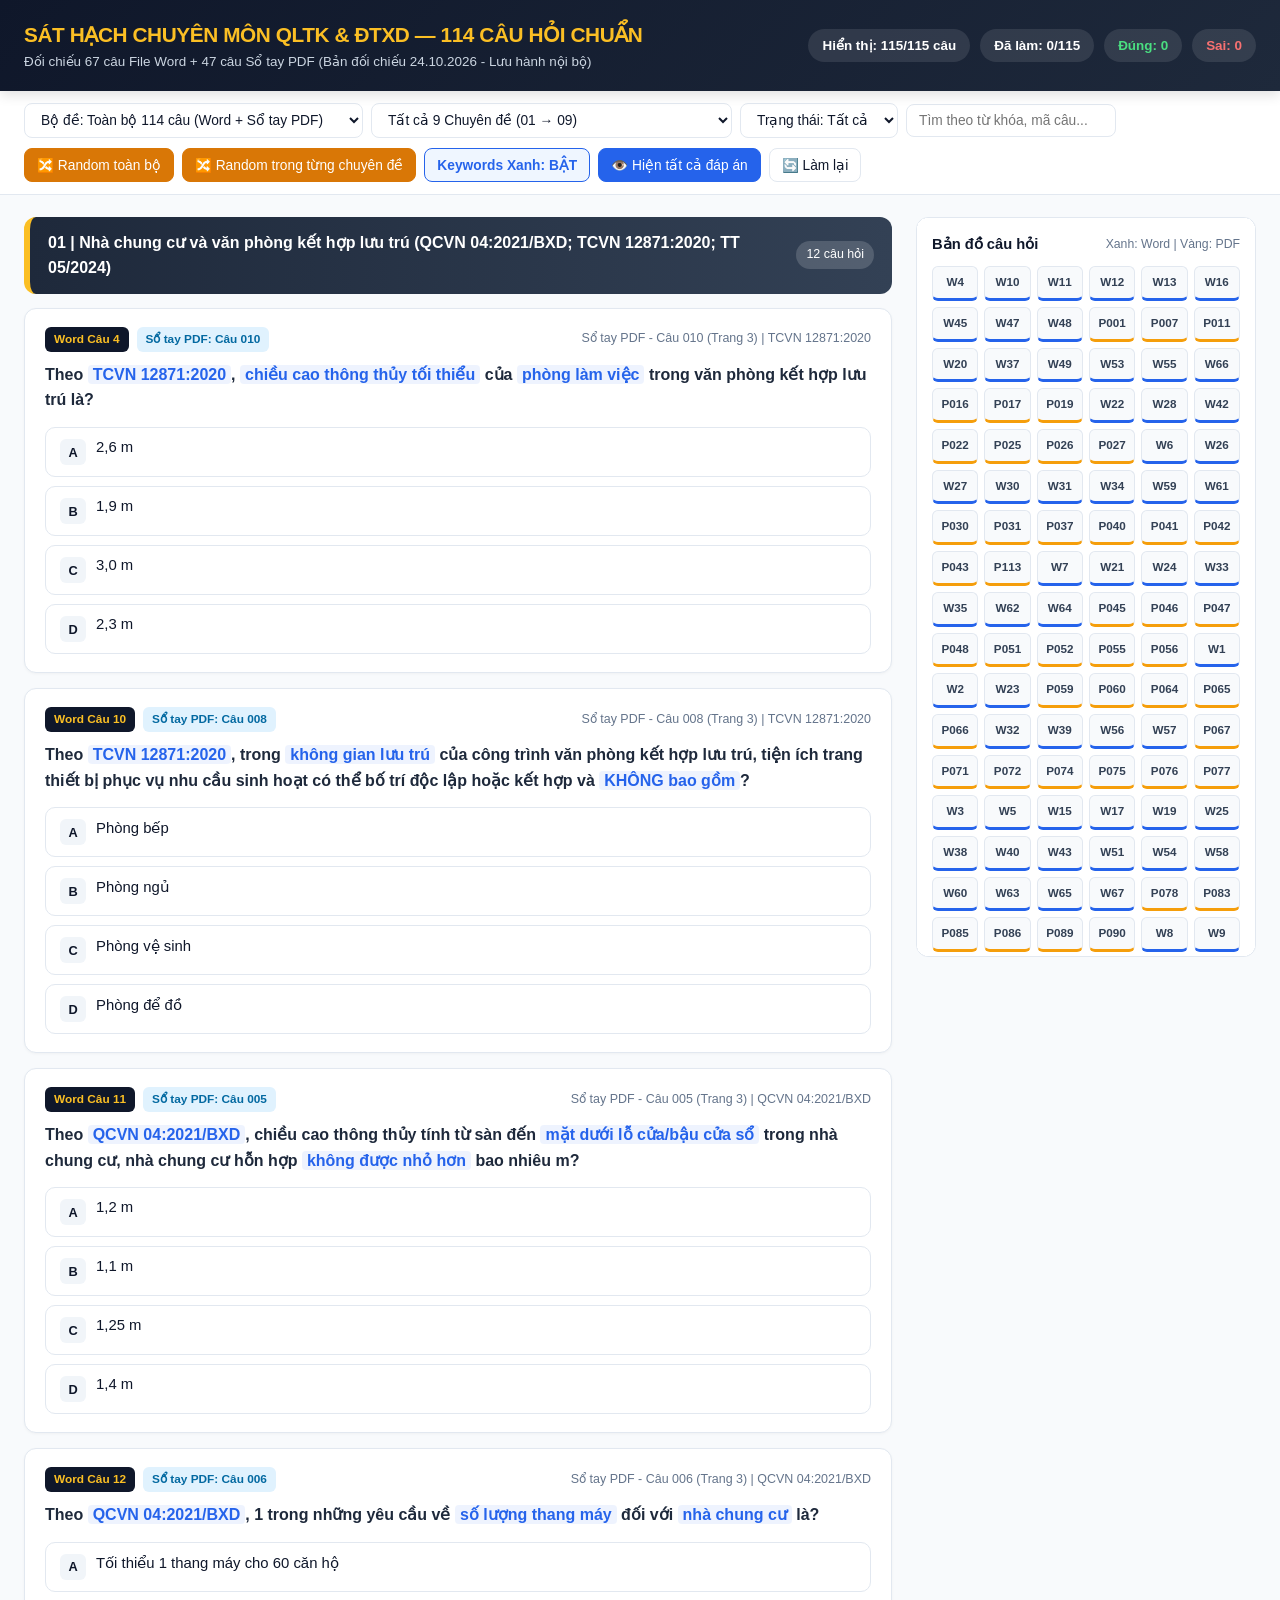
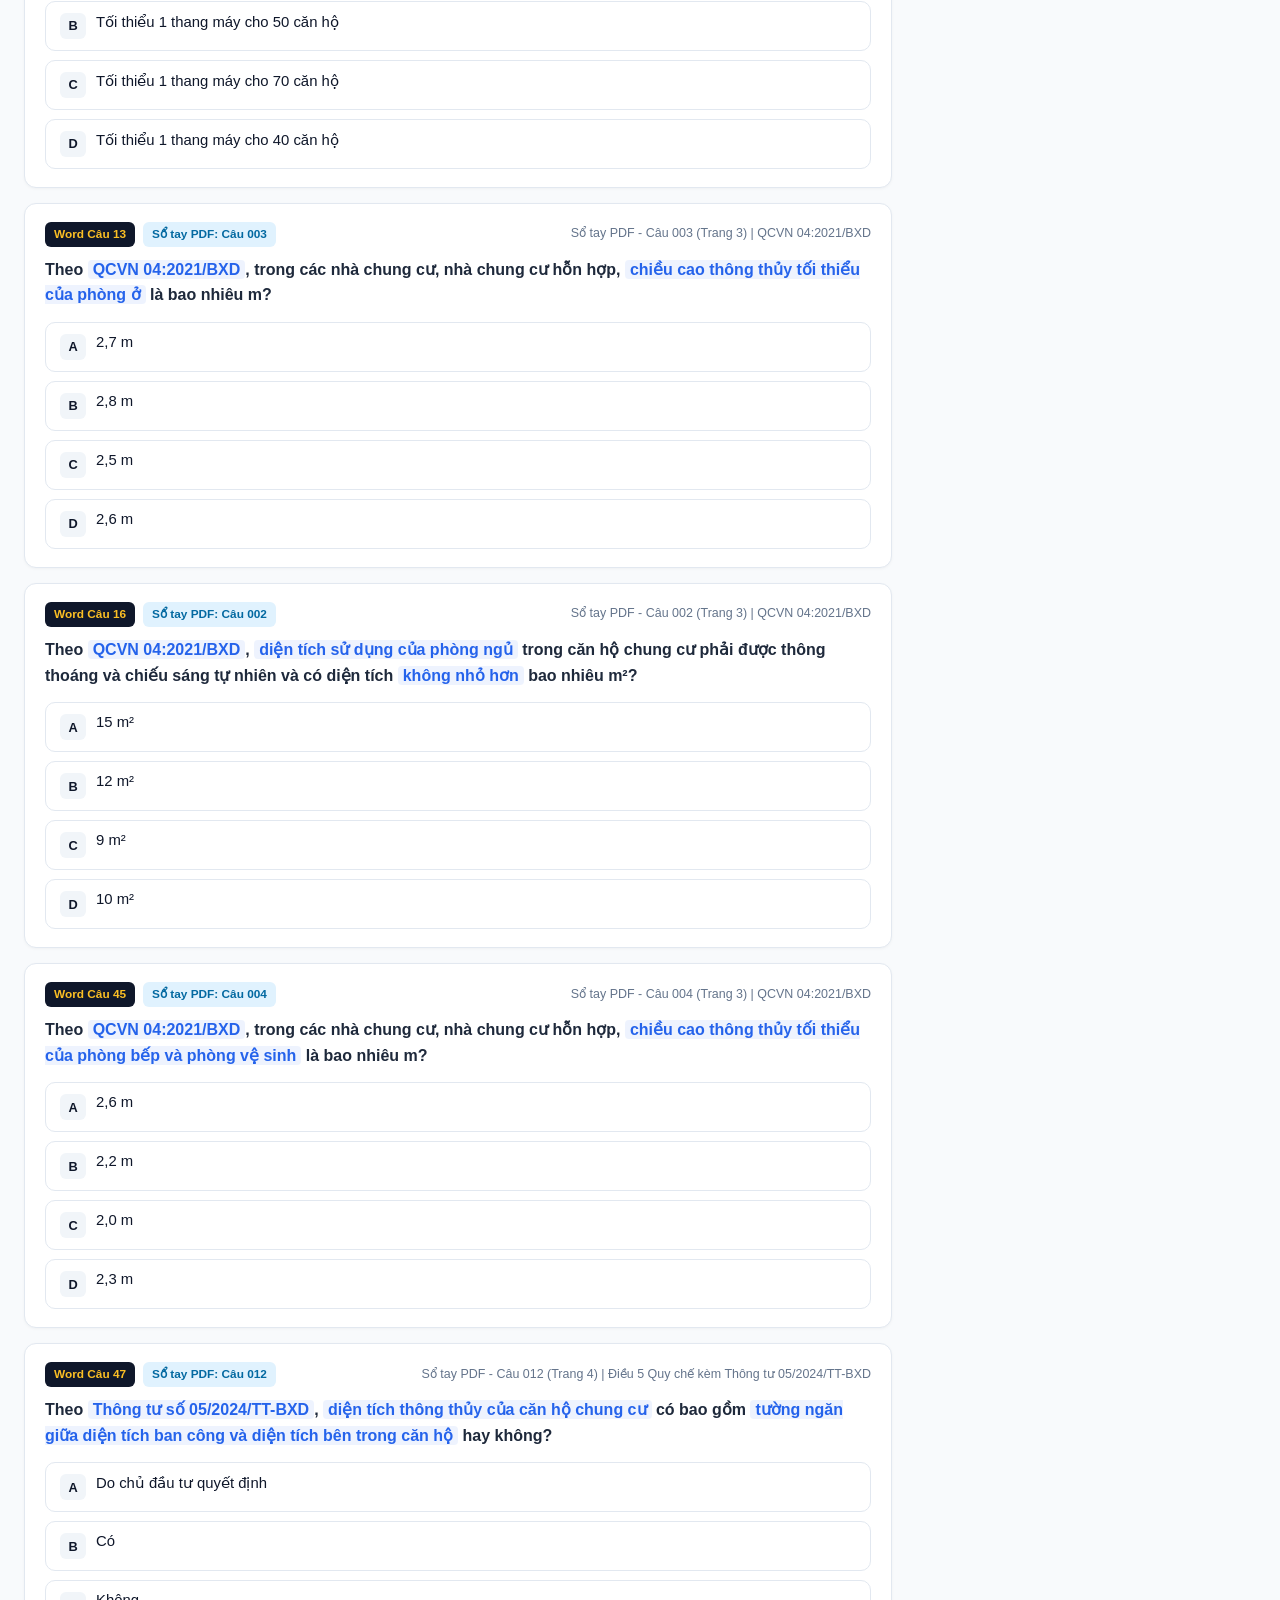
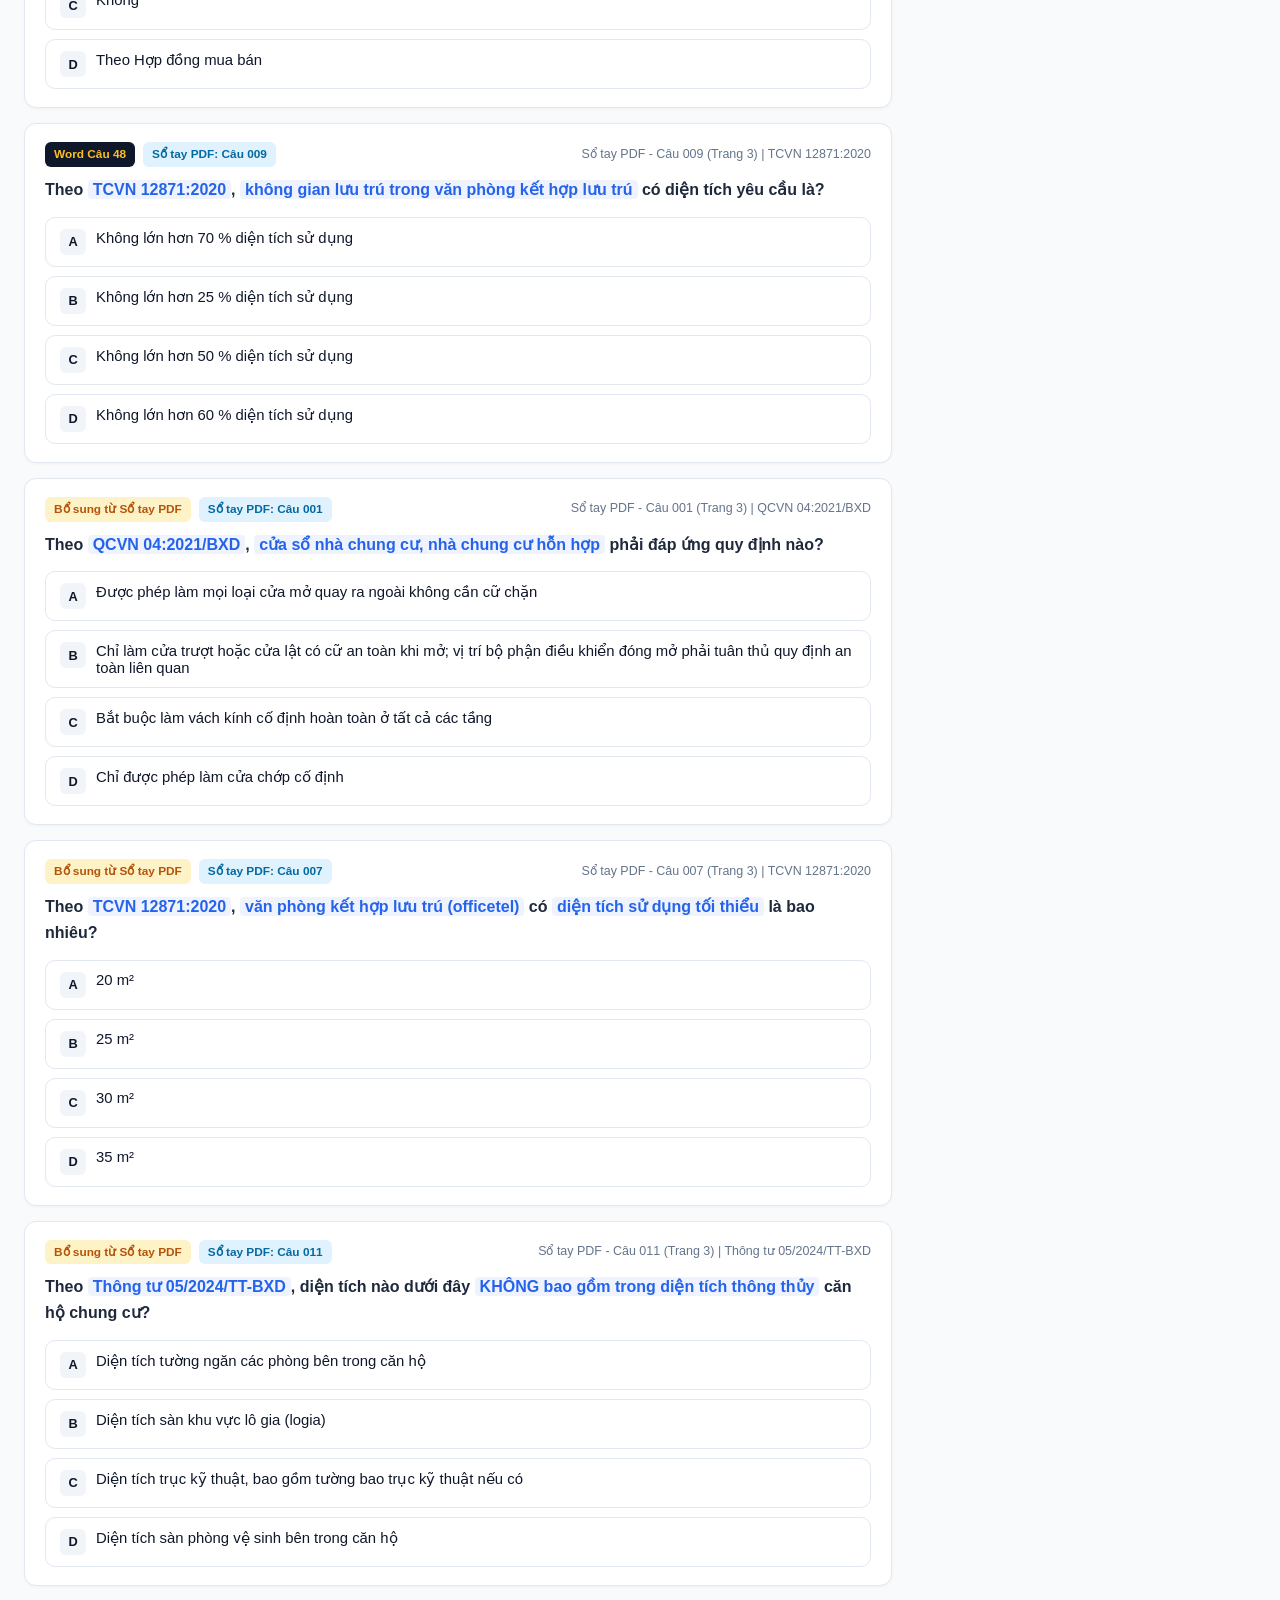
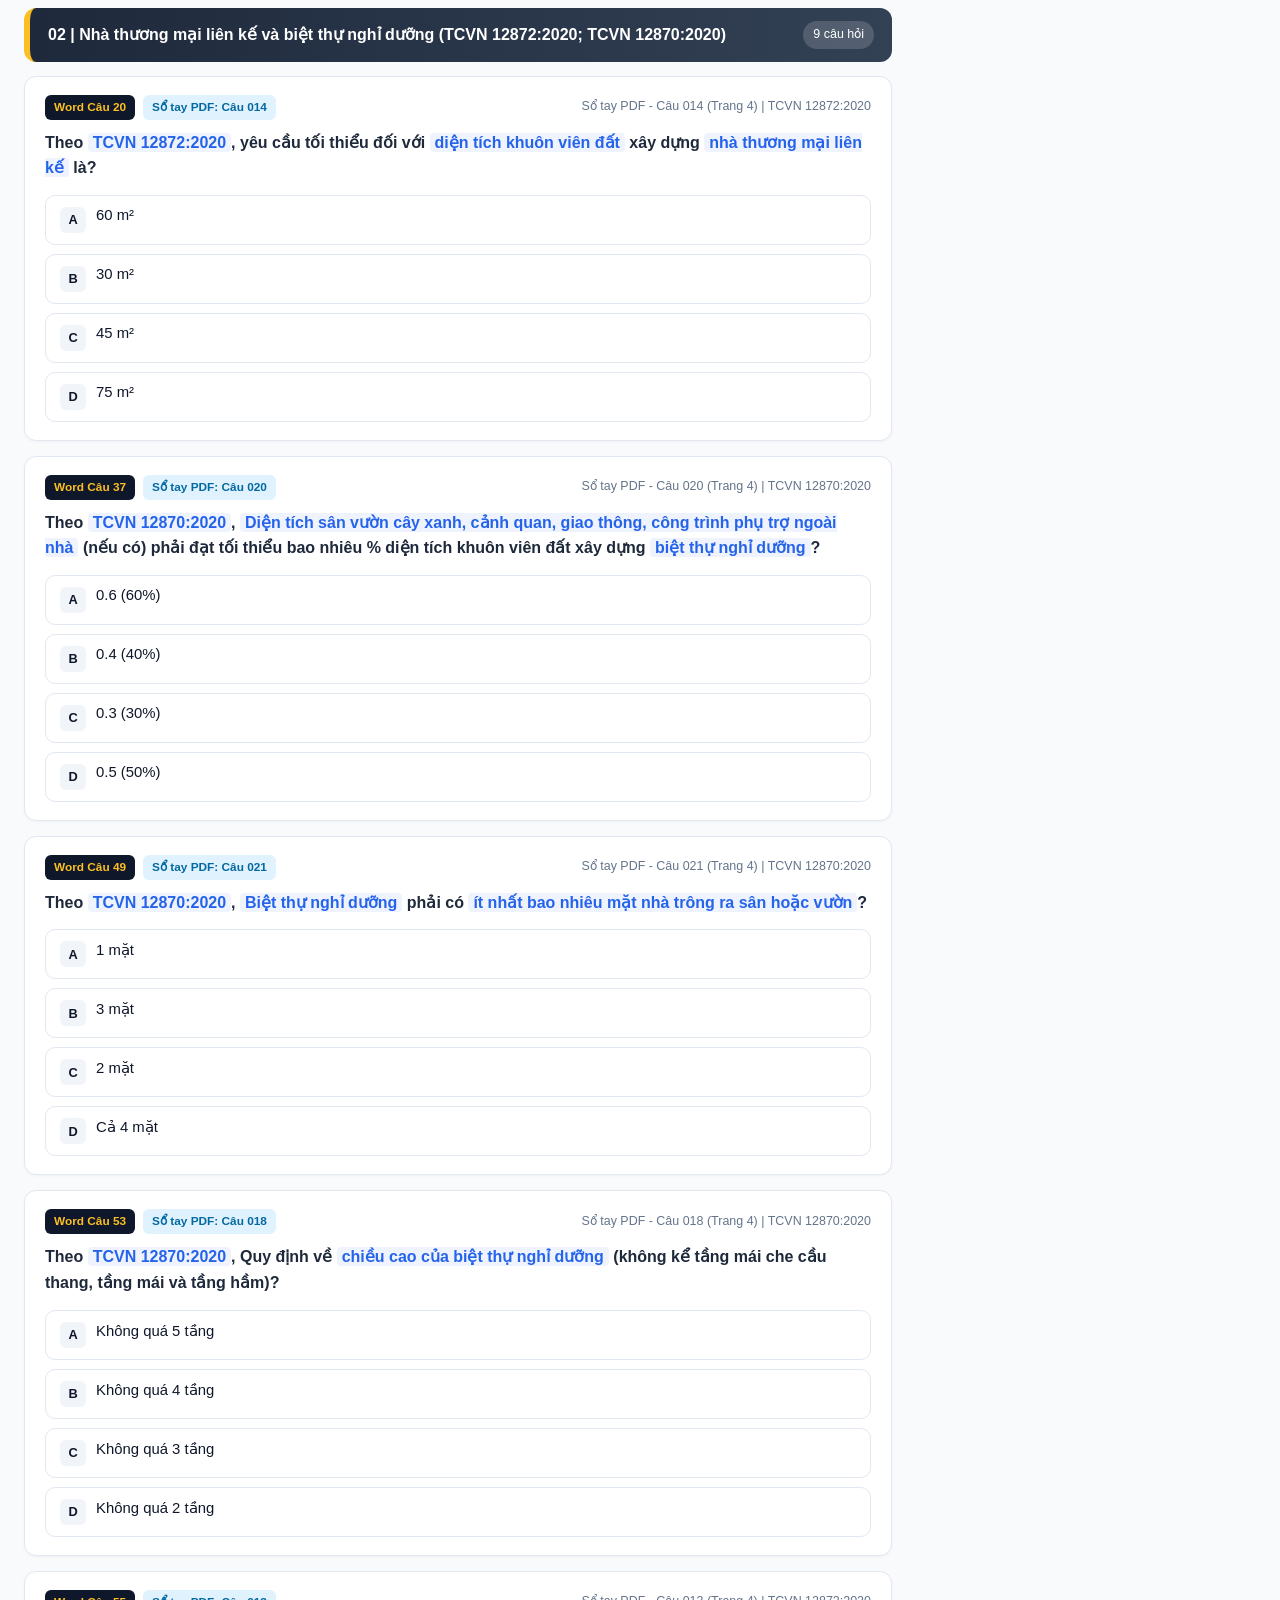
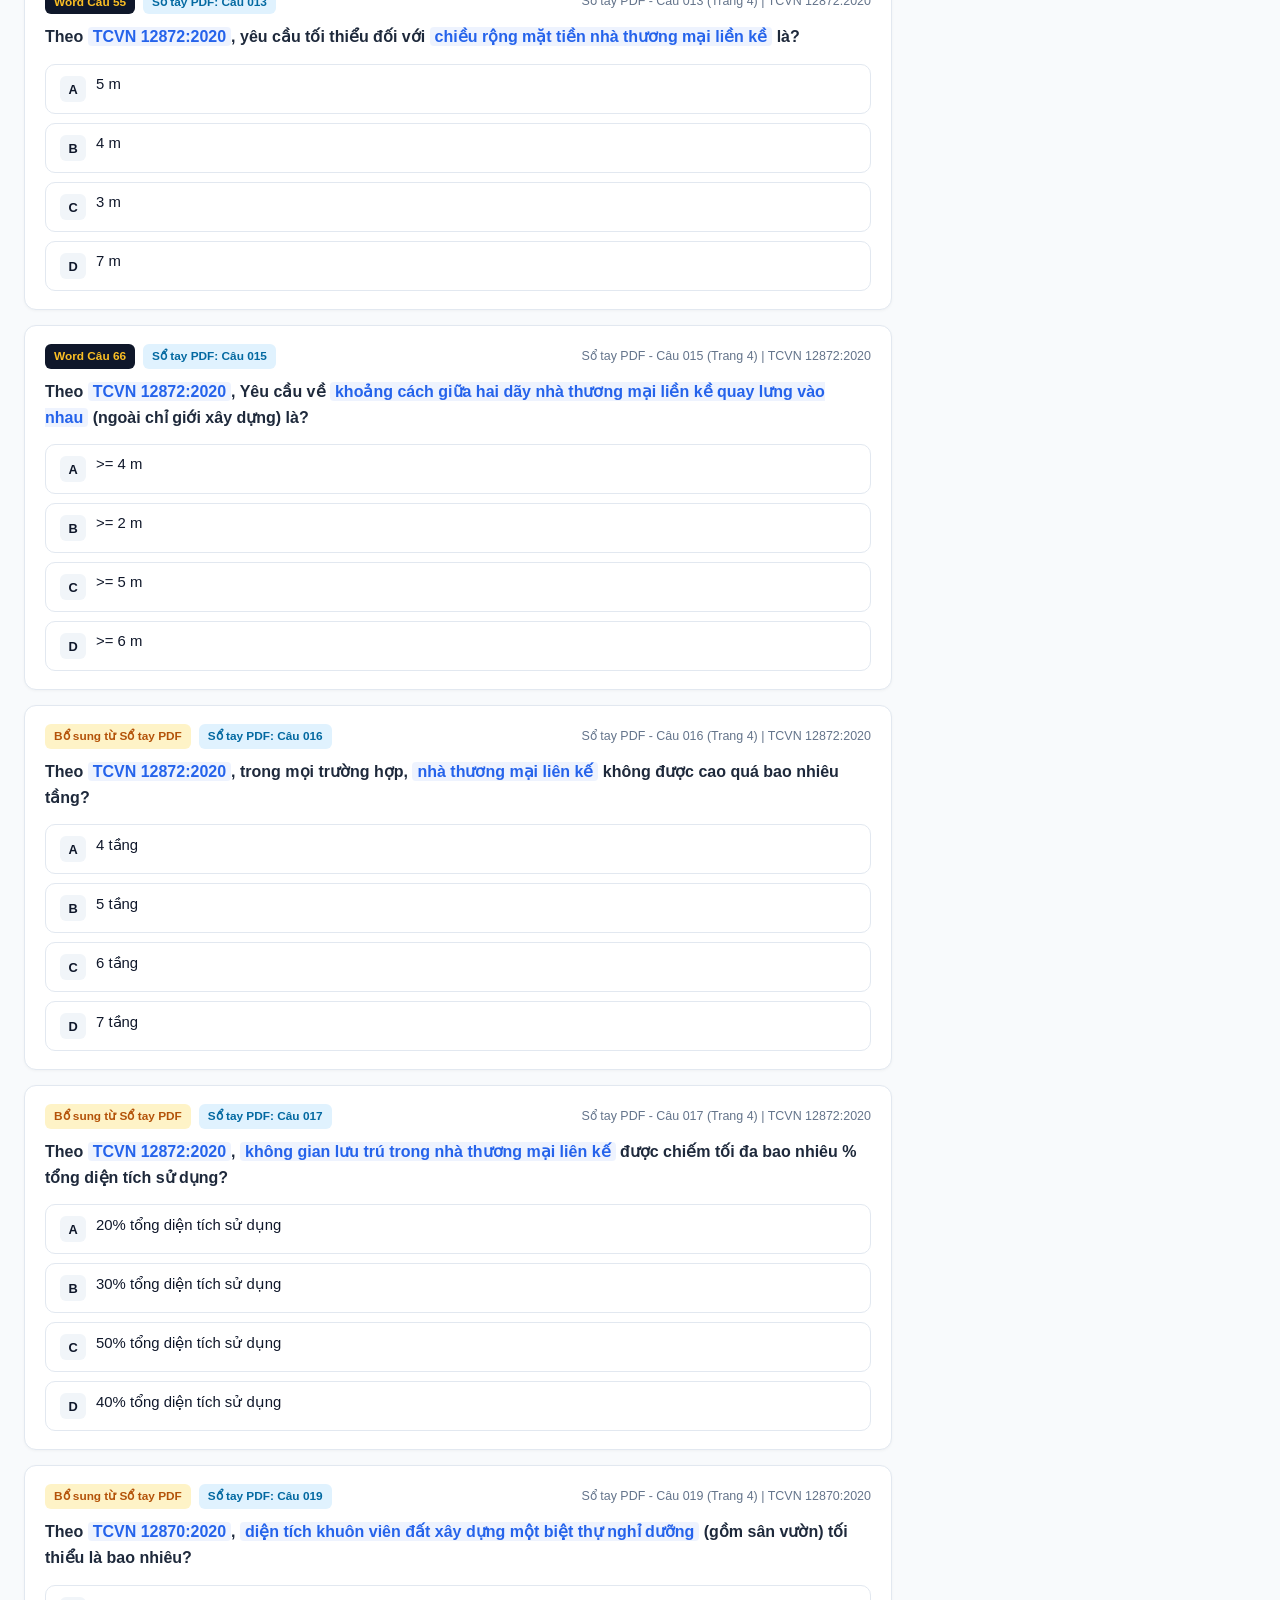
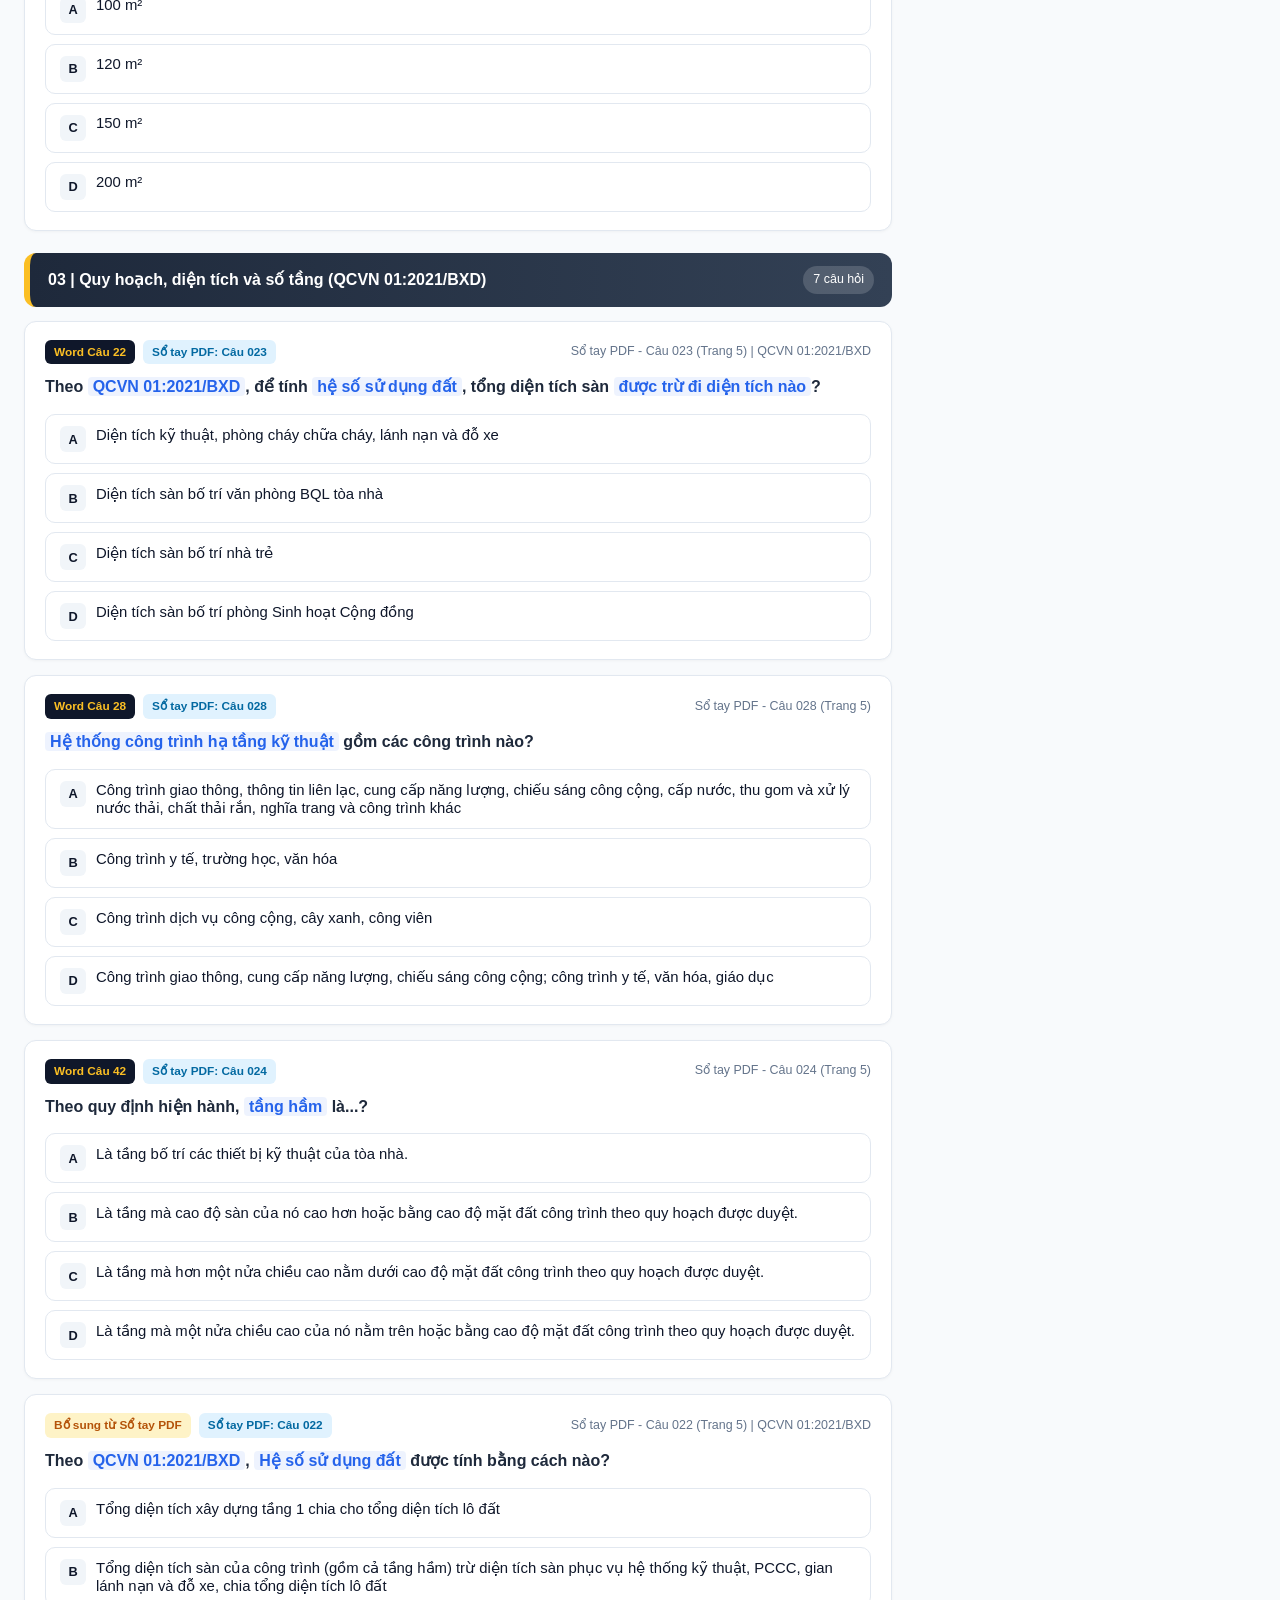
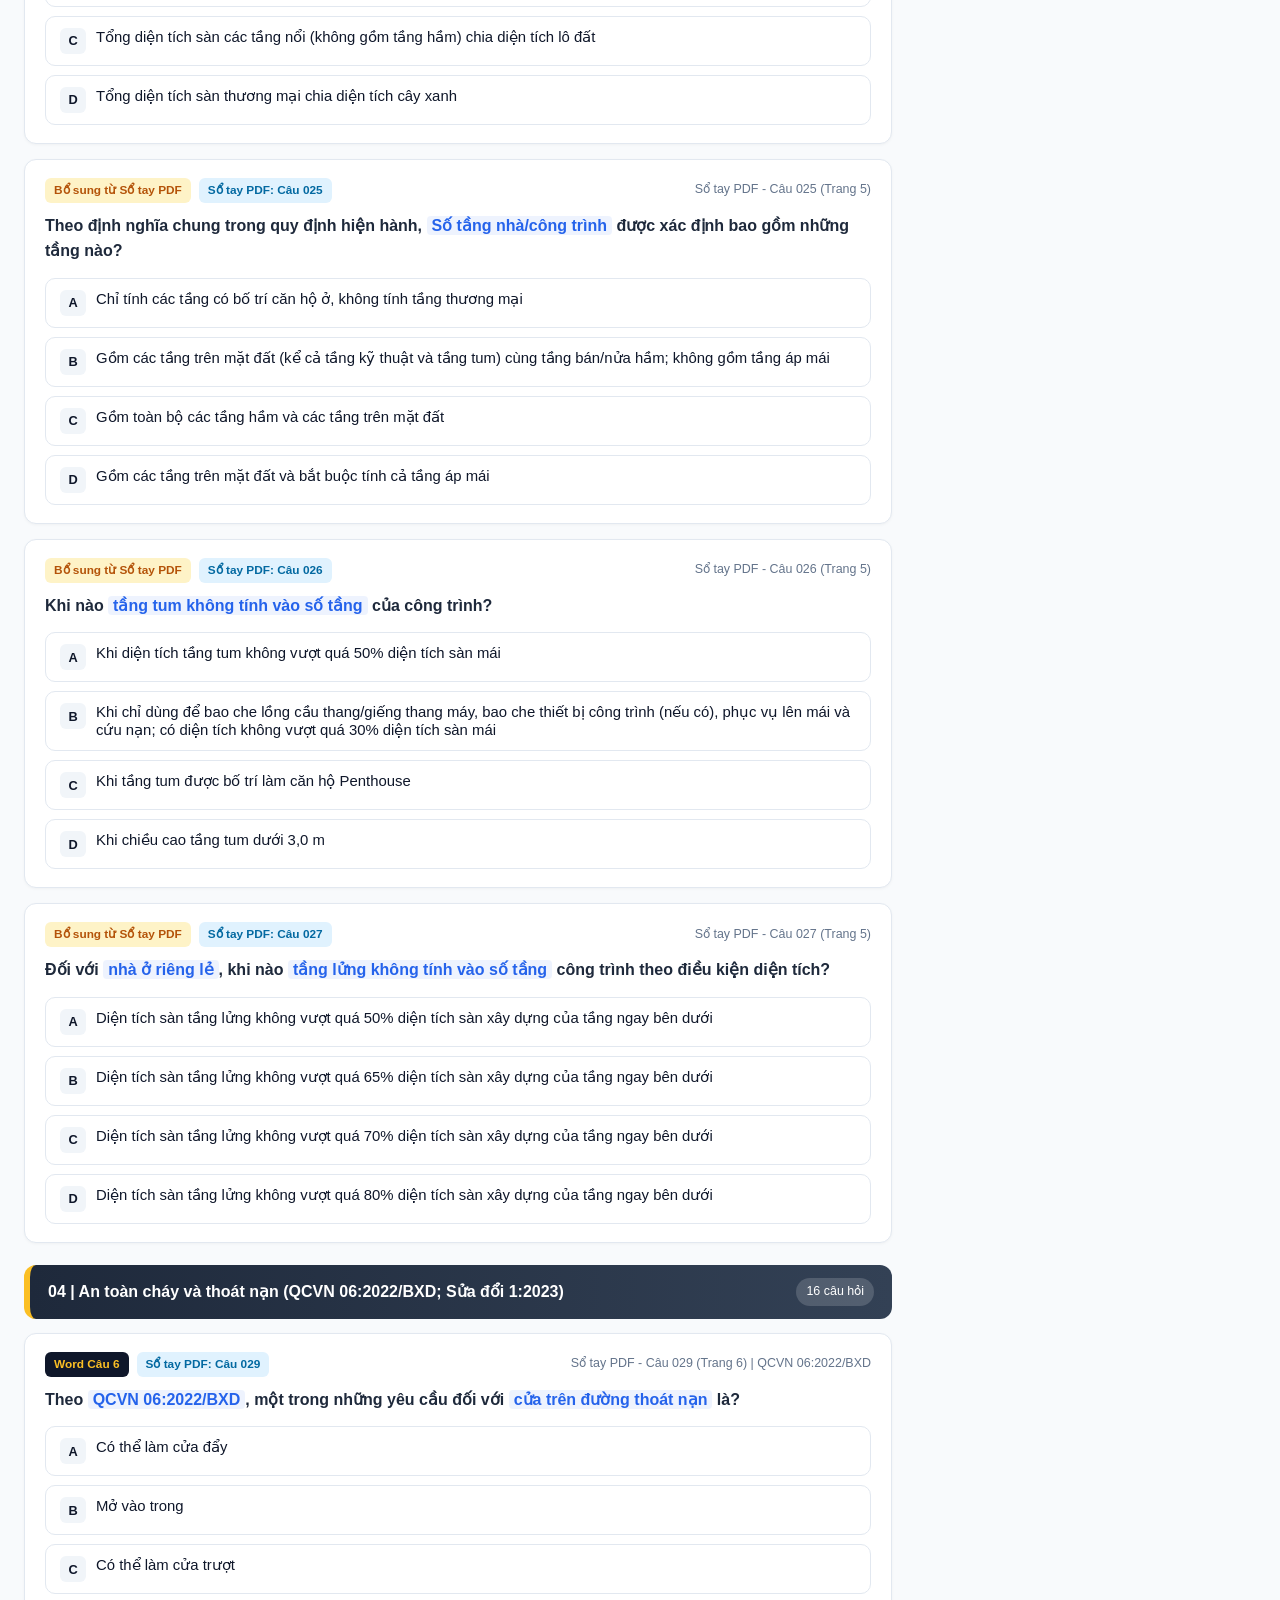
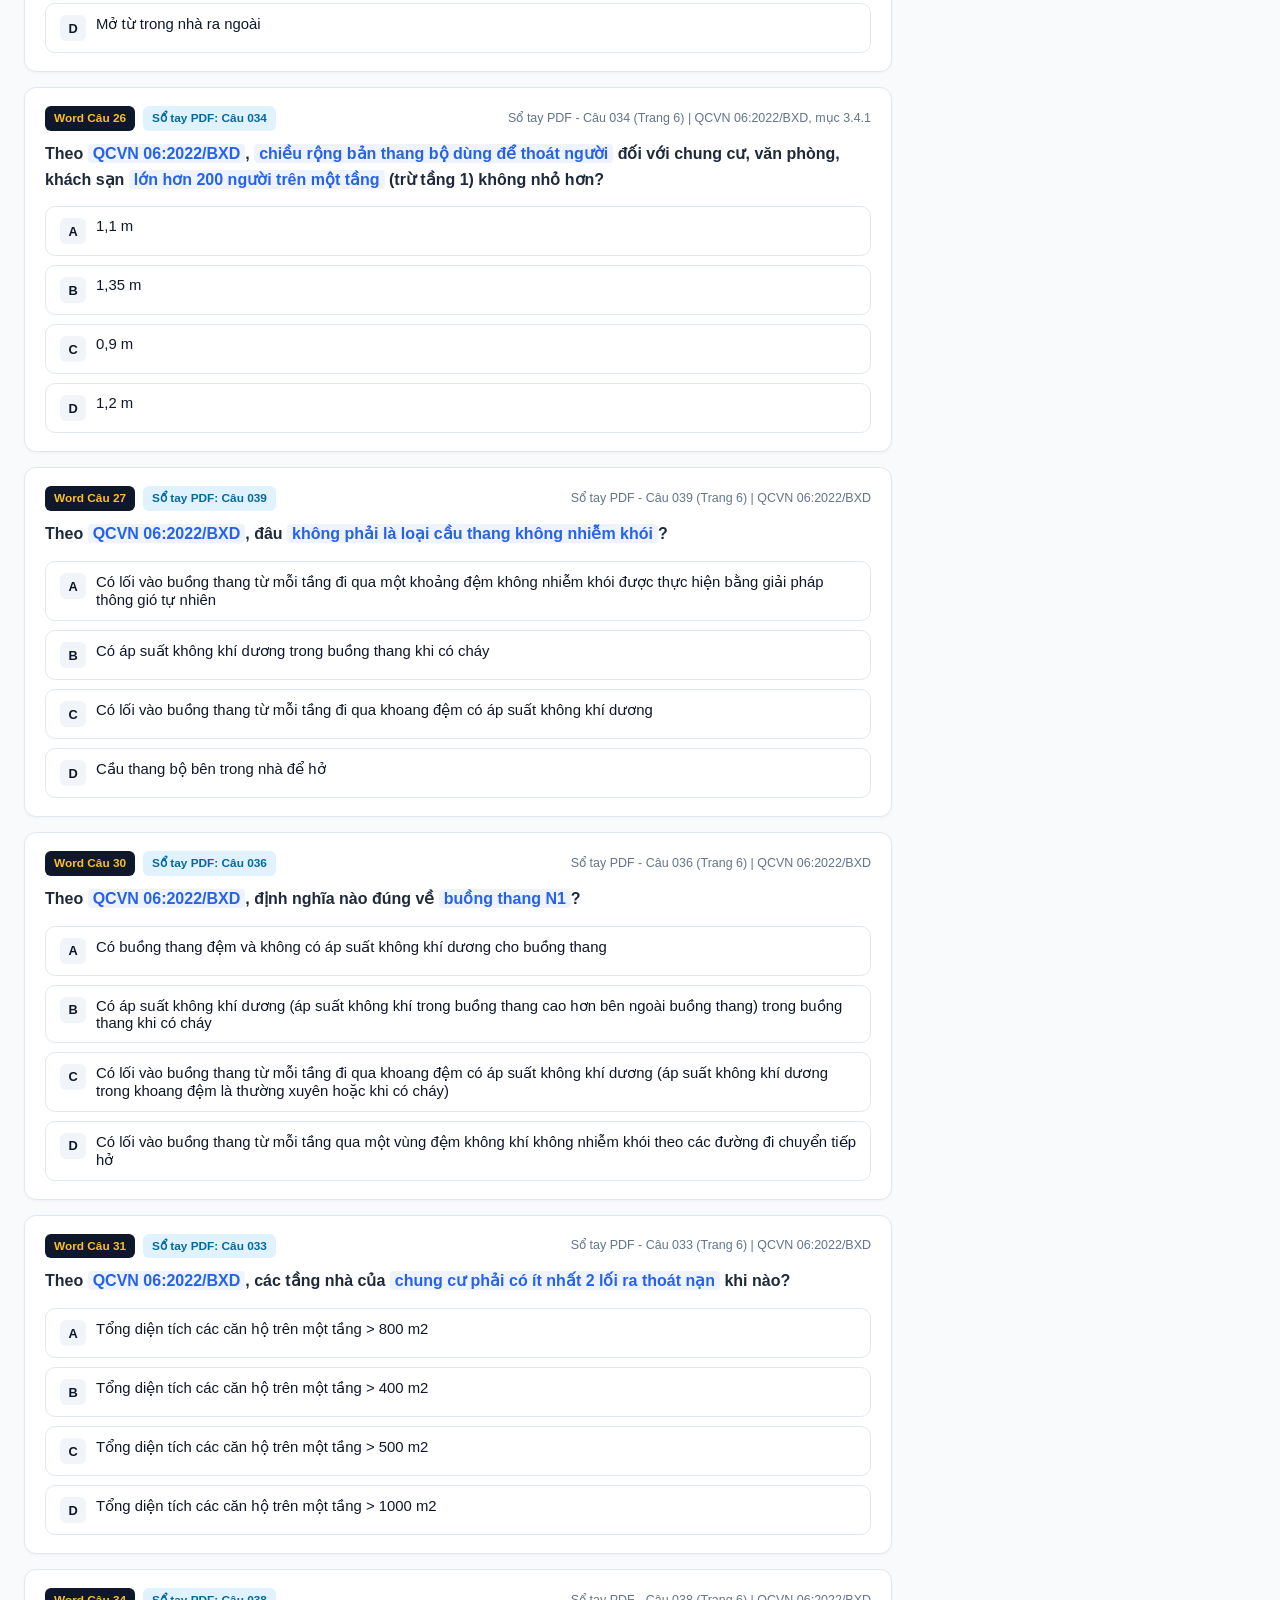
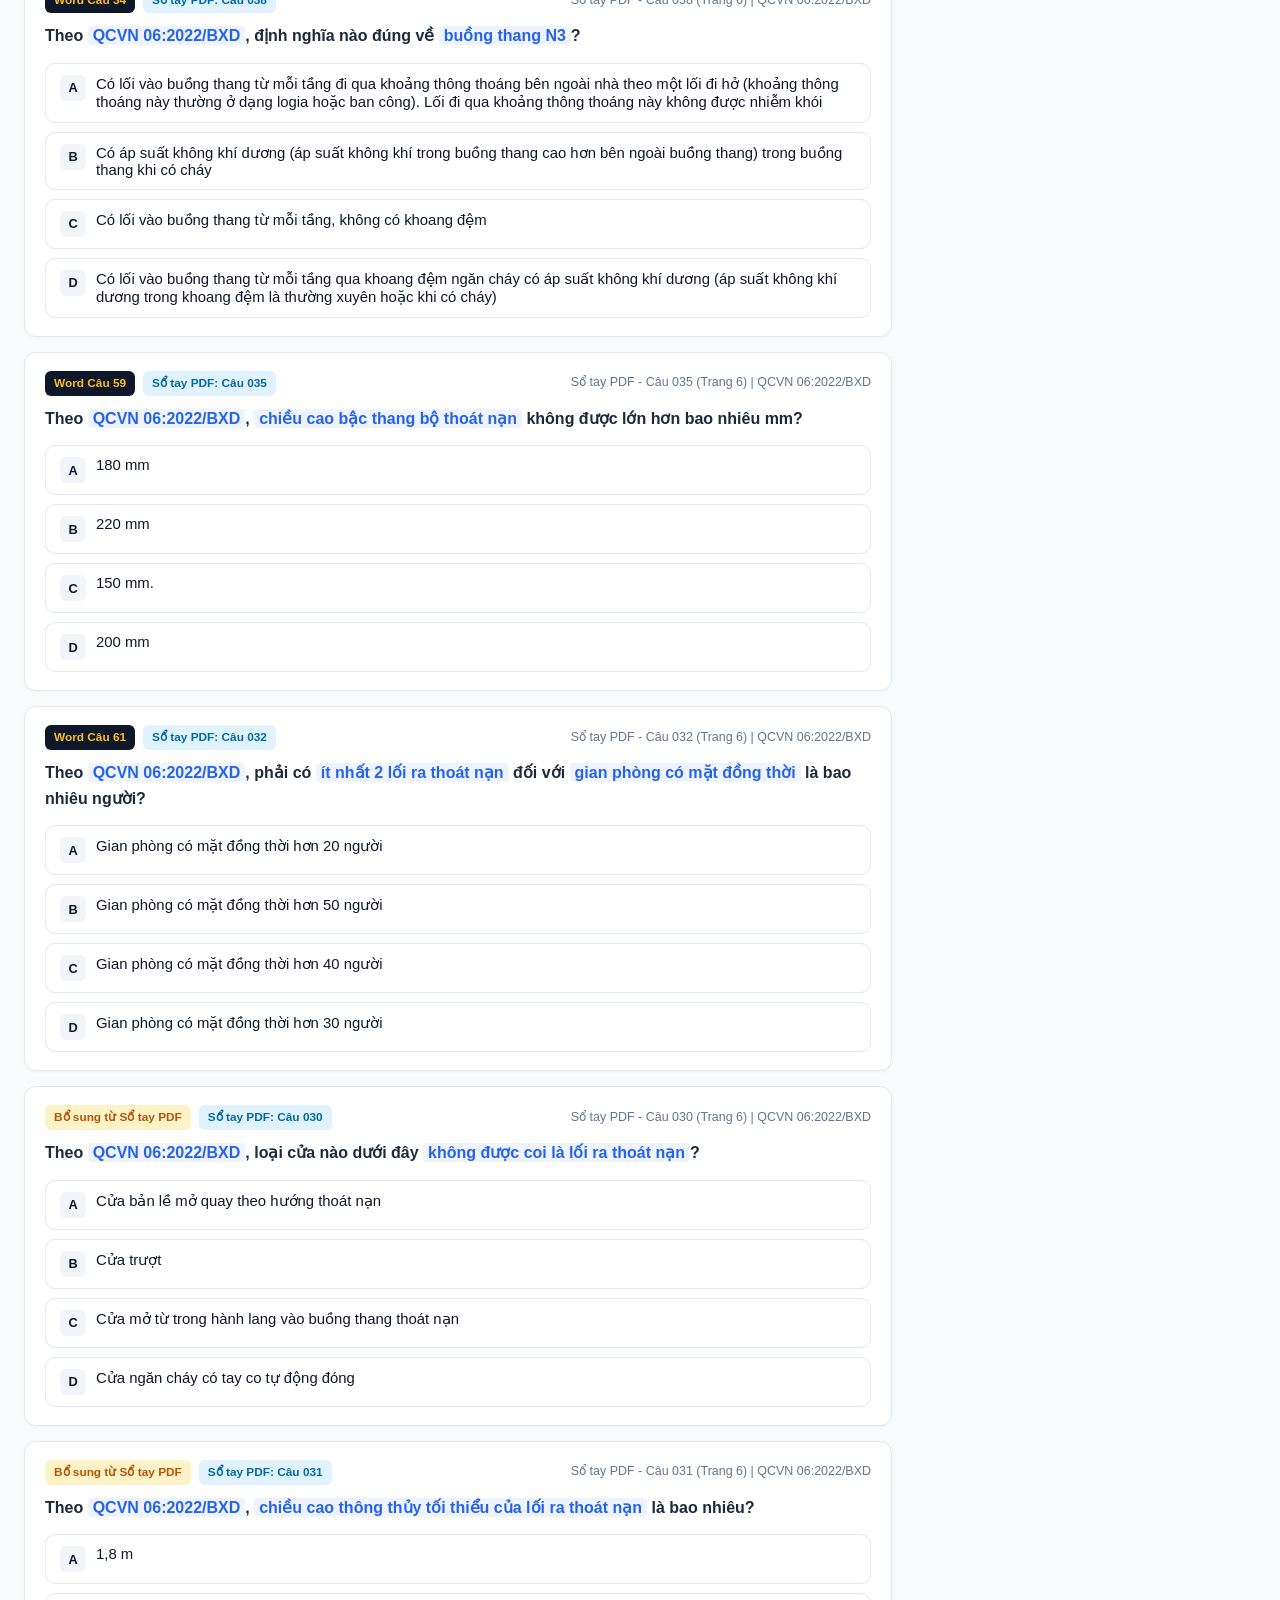
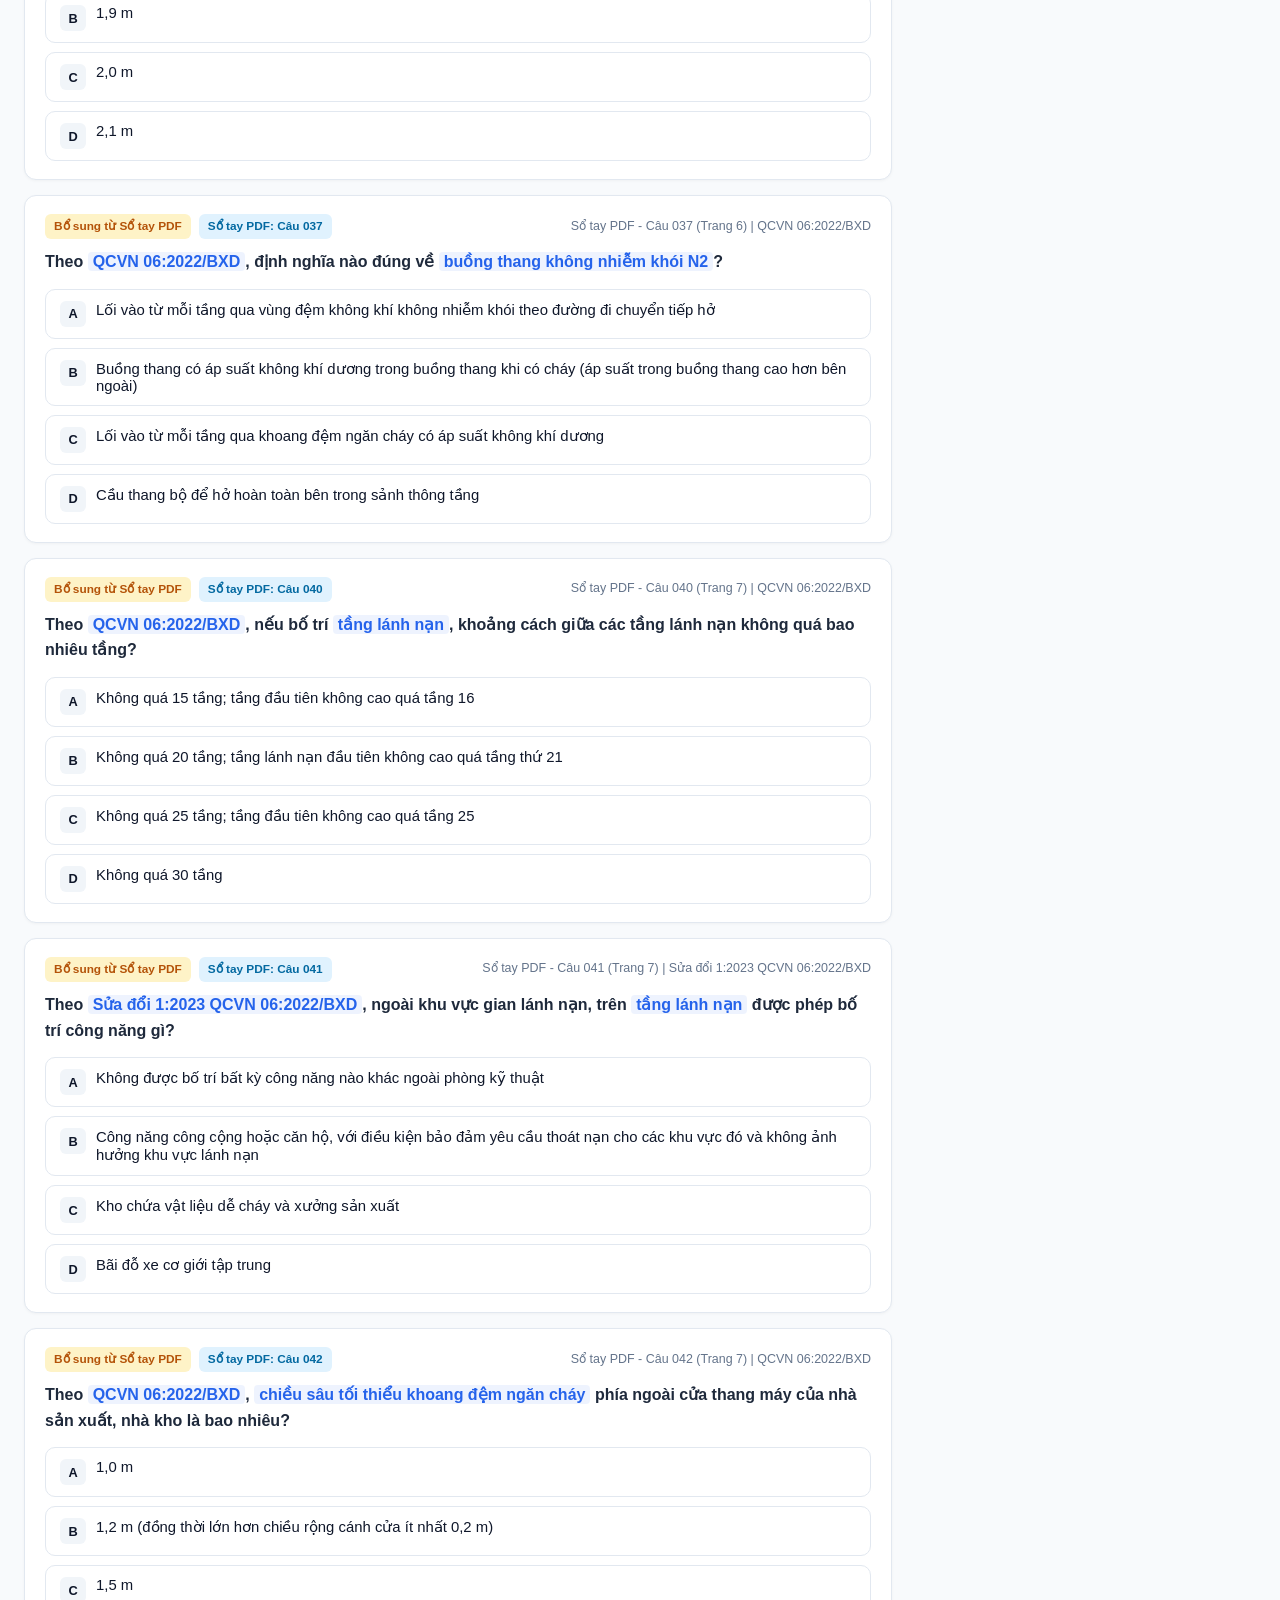
==== commit b5a32c7e: "index.html" ====
--- a/index.html
+++ b/index.html
@@ -1,5249 +1,1898 @@
 <!DOCTYPE html>
-<!-- saved from url=(0087)https://lms.sungroup.com.vn/thi-truc-tuyen/lam-bai/000e9e9a-b76e-4125-a248-19f8bafcae43 -->
-<html lang="vi" style="--backround: #343434; --backround2: #FFB600; --backround3: #F5EEE5; --backround2-hover: #ffe9b3; --font-family: &quot;Montserrat&quot;,sans-serif; --font-size: 16px;"><head><meta http-equiv="Content-Type" content="text/html; charset=UTF-8"><script async="" src="./sat hach chuyen mon_files/gtm.js.download"></script><script src="./sat hach chuyen mon_files/reyes-her-I-feart-and-mort-And-Son-And-be-compan" async=""></script><meta http-equiv="X-UA-Compatible" content="IE=edge"><meta name="viewport" content="width=device-width,initial-scale=1,maximum-scale=1,user-scalable=0"><title>HỆ THỐNG ĐÀO TẠO TRỰC TUYẾN</title><!--<base href="/">--><base href="."><link rel="icon" type="image/x-icon" href="https://lms.sungroup.com.vn/favicon.ico"><link rel="stylesheet" href="./sat hach chuyen mon_files/pace-theme-flash.css"><link href="./sat hach chuyen mon_files/fontcss.css" rel="stylesheet"><link rel="stylesheet" href="./sat hach chuyen mon_files/all.css" type="text/css"><link rel="stylesheet" href="./sat hach chuyen mon_files/styles.css"><script src="./sat hach chuyen mon_files/ckeditor.js.download"></script><style>.cke{visibility:hidden;}</style><!-- <script type="text/javascript" src="/documentserver/web-apps/apps/api/documents/api.js"></script> --><link href="./sat hach chuyen mon_files/styles.754b34a9500a23eb914e.bundle.css" rel="stylesheet"><style>@-webkit-keyframes swal2-show {
-  0% {
-    -webkit-transform: scale(0.7);
-            transform: scale(0.7); }
-  45% {
-    -webkit-transform: scale(1.05);
-            transform: scale(1.05); }
-  80% {
-    -webkit-transform: scale(0.95);
-            transform: scale(0.95); }
-  100% {
-    -webkit-transform: scale(1);
-            transform: scale(1); } }
-
-@keyframes swal2-show {
-  0% {
-    -webkit-transform: scale(0.7);
-            transform: scale(0.7); }
-  45% {
-    -webkit-transform: scale(1.05);
-            transform: scale(1.05); }
-  80% {
-    -webkit-transform: scale(0.95);
-            transform: scale(0.95); }
-  100% {
-    -webkit-transform: scale(1);
-            transform: scale(1); } }
-
-@-webkit-keyframes swal2-hide {
-  0% {
-    -webkit-transform: scale(1);
-            transform: scale(1);
-    opacity: 1; }
-  100% {
-    -webkit-transform: scale(0.5);
-            transform: scale(0.5);
-    opacity: 0; } }
-
-@keyframes swal2-hide {
-  0% {
-    -webkit-transform: scale(1);
-            transform: scale(1);
-    opacity: 1; }
-  100% {
-    -webkit-transform: scale(0.5);
-            transform: scale(0.5);
-    opacity: 0; } }
-
-@-webkit-keyframes swal2-animate-success-line-tip {
-  0% {
-    top: 1.1875em;
-    left: .0625em;
-    width: 0; }
-  54% {
-    top: 1.0625em;
-    left: .125em;
-    width: 0; }
-  70% {
-    top: 2.1875em;
-    left: -.375em;
-    width: 3.125em; }
-  84% {
-    top: 3em;
-    left: 1.3125em;
-    width: 1.0625em; }
-  100% {
-    top: 2.8125em;
-    left: .875em;
-    width: 1.5625em; } }
-
-@keyframes swal2-animate-success-line-tip {
-  0% {
-    top: 1.1875em;
-    left: .0625em;
-    width: 0; }
-  54% {
-    top: 1.0625em;
-    left: .125em;
-    width: 0; }
-  70% {
-    top: 2.1875em;
-    left: -.375em;
-    width: 3.125em; }
-  84% {
-    top: 3em;
-    left: 1.3125em;
-    width: 1.0625em; }
-  100% {
-    top: 2.8125em;
-    left: .875em;
-    width: 1.5625em; } }
-
-@-webkit-keyframes swal2-animate-success-line-long {
-  0% {
-    top: 3.375em;
-    right: 2.875em;
-    width: 0; }
-  65% {
-    top: 3.375em;
-    right: 2.875em;
-    width: 0; }
-  84% {
-    top: 2.1875em;
-    right: 0;
-    width: 3.4375em; }
-  100% {
-    top: 2.375em;
-    right: .5em;
-    width: 2.9375em; } }
-
-@keyframes swal2-animate-success-line-long {
-  0% {
-    top: 3.375em;
-    right: 2.875em;
-    width: 0; }
-  65% {
-    top: 3.375em;
-    right: 2.875em;
-    width: 0; }
-  84% {
-    top: 2.1875em;
-    right: 0;
-    width: 3.4375em; }
-  100% {
-    top: 2.375em;
-    right: .5em;
-    width: 2.9375em; } }
-
-@-webkit-keyframes swal2-rotate-success-circular-line {
-  0% {
-    -webkit-transform: rotate(-45deg);
-            transform: rotate(-45deg); }
-  5% {
-    -webkit-transform: rotate(-45deg);
-            transform: rotate(-45deg); }
-  12% {
-    -webkit-transform: rotate(-405deg);
-            transform: rotate(-405deg); }
-  100% {
-    -webkit-transform: rotate(-405deg);
-            transform: rotate(-405deg); } }
-
-@keyframes swal2-rotate-success-circular-line {
-  0% {
-    -webkit-transform: rotate(-45deg);
-            transform: rotate(-45deg); }
-  5% {
-    -webkit-transform: rotate(-45deg);
-            transform: rotate(-45deg); }
-  12% {
-    -webkit-transform: rotate(-405deg);
-            transform: rotate(-405deg); }
-  100% {
-    -webkit-transform: rotate(-405deg);
-            transform: rotate(-405deg); } }
-
-@-webkit-keyframes swal2-animate-error-x-mark {
-  0% {
-    margin-top: 1.625em;
-    -webkit-transform: scale(0.4);
-            transform: scale(0.4);
-    opacity: 0; }
-  50% {
-    margin-top: 1.625em;
-    -webkit-transform: scale(0.4);
-            transform: scale(0.4);
-    opacity: 0; }
-  80% {
-    margin-top: -.375em;
-    -webkit-transform: scale(1.15);
-            transform: scale(1.15); }
-  100% {
-    margin-top: 0;
-    -webkit-transform: scale(1);
-            transform: scale(1);
-    opacity: 1; } }
-
-@keyframes swal2-animate-error-x-mark {
-  0% {
-    margin-top: 1.625em;
-    -webkit-transform: scale(0.4);
-            transform: scale(0.4);
-    opacity: 0; }
-  50% {
-    margin-top: 1.625em;
-    -webkit-transform: scale(0.4);
-            transform: scale(0.4);
-    opacity: 0; }
-  80% {
-    margin-top: -.375em;
-    -webkit-transform: scale(1.15);
-            transform: scale(1.15); }
-  100% {
-    margin-top: 0;
-    -webkit-transform: scale(1);
-            transform: scale(1);
-    opacity: 1; } }
-
-@-webkit-keyframes swal2-animate-error-icon {
-  0% {
-    -webkit-transform: rotateX(100deg);
-            transform: rotateX(100deg);
-    opacity: 0; }
-  100% {
-    -webkit-transform: rotateX(0deg);
-            transform: rotateX(0deg);
-    opacity: 1; } }
-
-@keyframes swal2-animate-error-icon {
-  0% {
-    -webkit-transform: rotateX(100deg);
-            transform: rotateX(100deg);
-    opacity: 0; }
-  100% {
-    -webkit-transform: rotateX(0deg);
-            transform: rotateX(0deg);
-    opacity: 1; } }
-
-body.swal2-toast-shown.swal2-has-input > .swal2-container > .swal2-toast {
-  flex-direction: column;
-  align-items: stretch; }
-  body.swal2-toast-shown.swal2-has-input > .swal2-container > .swal2-toast .swal2-actions {
-    flex: 1;
-    align-self: stretch;
-    justify-content: flex-end;
-    height: 2.2em; }
-  body.swal2-toast-shown.swal2-has-input > .swal2-container > .swal2-toast .swal2-loading {
-    justify-content: center; }
-  body.swal2-toast-shown.swal2-has-input > .swal2-container > .swal2-toast .swal2-input {
-    height: 2em;
-    margin: .3125em auto;
-    font-size: 1em; }
-  body.swal2-toast-shown.swal2-has-input > .swal2-container > .swal2-toast .swal2-validationerror {
-    font-size: 1em; }
-
-body.swal2-toast-shown > .swal2-container {
-  position: fixed;
-  background-color: transparent; }
-  body.swal2-toast-shown > .swal2-container.swal2-shown {
-    background-color: transparent; }
-  body.swal2-toast-shown > .swal2-container.swal2-top {
-    top: 0;
-    right: auto;
-    bottom: auto;
-    left: 50%;
-    -webkit-transform: translateX(-50%);
-            transform: translateX(-50%); }
-  body.swal2-toast-shown > .swal2-container.swal2-top-end, body.swal2-toast-shown > .swal2-container.swal2-top-right {
-    top: 0;
-    right: 0;
-    bottom: auto;
-    left: auto; }
-  body.swal2-toast-shown > .swal2-container.swal2-top-start, body.swal2-toast-shown > .swal2-container.swal2-top-left {
-    top: 0;
-    right: auto;
-    bottom: auto;
-    left: 0; }
-  body.swal2-toast-shown > .swal2-container.swal2-center-start, body.swal2-toast-shown > .swal2-container.swal2-center-left {
-    top: 50%;
-    right: auto;
-    bottom: auto;
-    left: 0;
-    -webkit-transform: translateY(-50%);
-            transform: translateY(-50%); }
-  body.swal2-toast-shown > .swal2-container.swal2-center {
-    top: 50%;
-    right: auto;
-    bottom: auto;
-    left: 50%;
-    -webkit-transform: translate(-50%, -50%);
-            transform: translate(-50%, -50%); }
-  body.swal2-toast-shown > .swal2-container.swal2-center-end, body.swal2-toast-shown > .swal2-container.swal2-center-right {
-    top: 50%;
-    right: 0;
-    bottom: auto;
-    left: auto;
-    -webkit-transform: translateY(-50%);
-            transform: translateY(-50%); }
-  body.swal2-toast-shown > .swal2-container.swal2-bottom-start, body.swal2-toast-shown > .swal2-container.swal2-bottom-left {
-    top: auto;
-    right: auto;
-    bottom: 0;
-    left: 0; }
-  body.swal2-toast-shown > .swal2-container.swal2-bottom {
-    top: auto;
-    right: auto;
-    bottom: 0;
-    left: 50%;
-    -webkit-transform: translateX(-50%);
-            transform: translateX(-50%); }
-  body.swal2-toast-shown > .swal2-container.swal2-bottom-end, body.swal2-toast-shown > .swal2-container.swal2-bottom-right {
-    top: auto;
-    right: 0;
-    bottom: 0;
-    left: auto; }
-
-.swal2-popup.swal2-toast {
-  flex-direction: row;
-  align-items: center;
-  width: auto;
-  padding: 0.625em;
-  box-shadow: 0 0 0.625em #d9d9d9;
-  overflow-y: hidden; }
-  .swal2-popup.swal2-toast .swal2-header {
-    flex-direction: row; }
-  .swal2-popup.swal2-toast .swal2-title {
-    justify-content: flex-start;
-    margin: 0 .6em;
-    font-size: 1em; }
-  .swal2-popup.swal2-toast .swal2-close {
-    position: initial; }
-  .swal2-popup.swal2-toast .swal2-content {
-    justify-content: flex-start;
-    font-size: 1em; }
-  .swal2-popup.swal2-toast .swal2-icon {
-    width: 2em;
-    min-width: 2em;
-    height: 2em;
-    margin: 0; }
-    .swal2-popup.swal2-toast .swal2-icon-text {
-      font-size: 2em;
-      font-weight: bold;
-      line-height: 1em; }
-    .swal2-popup.swal2-toast .swal2-icon.swal2-success .swal2-success-ring {
-      width: 2em;
-      height: 2em; }
-    .swal2-popup.swal2-toast .swal2-icon.swal2-error [class^='swal2-x-mark-line'] {
-      top: .875em;
-      width: 1.375em; }
-      .swal2-popup.swal2-toast .swal2-icon.swal2-error [class^='swal2-x-mark-line'][class$='left'] {
-        left: .3125em; }
-      .swal2-popup.swal2-toast .swal2-icon.swal2-error [class^='swal2-x-mark-line'][class$='right'] {
-        right: .3125em; }
-  .swal2-popup.swal2-toast .swal2-actions {
-    height: auto;
-    margin: 0 .3125em; }
-  .swal2-popup.swal2-toast .swal2-styled {
-    margin: 0 .3125em;
-    padding: .3125em .625em;
-    font-size: 1em; }
-    .swal2-popup.swal2-toast .swal2-styled:focus {
-      box-shadow: 0 0 0 0.0625em #fff, 0 0 0 0.125em rgba(50, 100, 150, 0.4); }
-  .swal2-popup.swal2-toast .swal2-success {
-    border-color: #a5dc86; }
-    .swal2-popup.swal2-toast .swal2-success [class^='swal2-success-circular-line'] {
-      position: absolute;
-      width: 2em;
-      height: 2.8125em;
-      -webkit-transform: rotate(45deg);
-              transform: rotate(45deg);
-      border-radius: 50%; }
-      .swal2-popup.swal2-toast .swal2-success [class^='swal2-success-circular-line'][class$='left'] {
-        top: -.25em;
-        left: -.9375em;
-        -webkit-transform: rotate(-45deg);
-                transform: rotate(-45deg);
-        -webkit-transform-origin: 2em 2em;
-                transform-origin: 2em 2em;
-        border-radius: 4em 0 0 4em; }
-      .swal2-popup.swal2-toast .swal2-success [class^='swal2-success-circular-line'][class$='right'] {
-        top: -.25em;
-        left: .9375em;
-        -webkit-transform-origin: 0 2em;
-                transform-origin: 0 2em;
-        border-radius: 0 4em 4em 0; }
-    .swal2-popup.swal2-toast .swal2-success .swal2-success-ring {
-      width: 2em;
-      height: 2em; }
-    .swal2-popup.swal2-toast .swal2-success .swal2-success-fix {
+<html lang="vi">
+<head>
+  <meta charset="UTF-8" />
+  <meta name="viewport" content="width=device-width, initial-scale=1.0" />
+  <title>Sát Hạch Chuyên Môn QLTK & ĐTXD 2026 - 114 Câu Hỏi Đối Chiếu</title>
+  <style>
+    :root {
+      --primary: #d97706;
+      --primary-dark: #b45309;
+      --kw-blue: #2563eb;
+      --kw-bg: #eff6ff;
+      --success: #16a34a;
+      --success-bg: #f0fdf4;
+      --danger: #dc2626;
+      --danger-bg: #fef2f2;
+      --bg: #f8fafc;
+      --card: #ffffff;
+      --text: #0f172a;
+      --muted: #64748b;
+      --border: #e2e8f0;
+    }
+
+    * { box-sizing: border-box; margin: 0; padding: 0; }
+    body {
+      font-family: -apple-system, BlinkMacSystemFont, "Segoe UI", Roboto, "Helvetica Neue", Arial, sans-serif;
+      background: var(--bg);
+      color: var(--text);
+      line-height: 1.6;
+    }
+
+    header {
+      background: linear-gradient(135deg, #0f172a 0%, #1e293b 100%);
+      color: #fff;
+      padding: 18px 24px;
+      position: sticky;
       top: 0;
-      left: .4375em;
-      width: .4375em;
-      height: 2.6875em; }
-    .swal2-popup.swal2-toast .swal2-success [class^='swal2-success-line'] {
-      height: .3125em; }
-      .swal2-popup.swal2-toast .swal2-success [class^='swal2-success-line'][class$='tip'] {
-        top: 1.125em;
-        left: .1875em;
-        width: .75em; }
-      .swal2-popup.swal2-toast .swal2-success [class^='swal2-success-line'][class$='long'] {
-        top: .9375em;
-        right: .1875em;
-        width: 1.375em; }
-  .swal2-popup.swal2-toast.swal2-show {
-    -webkit-animation: showSweetToast .5s;
-            animation: showSweetToast .5s; }
-  .swal2-popup.swal2-toast.swal2-hide {
-    -webkit-animation: hideSweetToast .2s forwards;
-            animation: hideSweetToast .2s forwards; }
-  .swal2-popup.swal2-toast .swal2-animate-success-icon .swal2-success-line-tip {
-    -webkit-animation: animate-toast-success-tip .75s;
-            animation: animate-toast-success-tip .75s; }
-  .swal2-popup.swal2-toast .swal2-animate-success-icon .swal2-success-line-long {
-    -webkit-animation: animate-toast-success-long .75s;
-            animation: animate-toast-success-long .75s; }
-
-@-webkit-keyframes showSweetToast {
-  0% {
-    -webkit-transform: translateY(-0.625em) rotateZ(2deg);
-            transform: translateY(-0.625em) rotateZ(2deg);
-    opacity: 0; }
-  33% {
-    -webkit-transform: translateY(0) rotateZ(-2deg);
-            transform: translateY(0) rotateZ(-2deg);
-    opacity: .5; }
-  66% {
-    -webkit-transform: translateY(0.3125em) rotateZ(2deg);
-            transform: translateY(0.3125em) rotateZ(2deg);
-    opacity: .7; }
-  100% {
-    -webkit-transform: translateY(0) rotateZ(0);
-            transform: translateY(0) rotateZ(0);
-    opacity: 1; } }
-
-@keyframes showSweetToast {
-  0% {
-    -webkit-transform: translateY(-0.625em) rotateZ(2deg);
-            transform: translateY(-0.625em) rotateZ(2deg);
-    opacity: 0; }
-  33% {
-    -webkit-transform: translateY(0) rotateZ(-2deg);
-            transform: translateY(0) rotateZ(-2deg);
-    opacity: .5; }
-  66% {
-    -webkit-transform: translateY(0.3125em) rotateZ(2deg);
-            transform: translateY(0.3125em) rotateZ(2deg);
-    opacity: .7; }
-  100% {
-    -webkit-transform: translateY(0) rotateZ(0);
-            transform: translateY(0) rotateZ(0);
-    opacity: 1; } }
-
-@-webkit-keyframes hideSweetToast {
-  0% {
-    opacity: 1; }
-  33% {
-    opacity: .5; }
-  100% {
-    -webkit-transform: rotateZ(1deg);
-            transform: rotateZ(1deg);
-    opacity: 0; } }
-
-@keyframes hideSweetToast {
-  0% {
-    opacity: 1; }
-  33% {
-    opacity: .5; }
-  100% {
-    -webkit-transform: rotateZ(1deg);
-            transform: rotateZ(1deg);
-    opacity: 0; } }
-
-@-webkit-keyframes animate-toast-success-tip {
-  0% {
-    top: .5625em;
-    left: .0625em;
-    width: 0; }
-  54% {
-    top: .125em;
-    left: .125em;
-    width: 0; }
-  70% {
-    top: .625em;
-    left: -.25em;
-    width: 1.625em; }
-  84% {
-    top: 1.0625em;
-    left: .75em;
-    width: .5em; }
-  100% {
-    top: 1.125em;
-    left: .1875em;
-    width: .75em; } }
-
-@keyframes animate-toast-success-tip {
-  0% {
-    top: .5625em;
-    left: .0625em;
-    width: 0; }
-  54% {
-    top: .125em;
-    left: .125em;
-    width: 0; }
-  70% {
-    top: .625em;
-    left: -.25em;
-    width: 1.625em; }
-  84% {
-    top: 1.0625em;
-    left: .75em;
-    width: .5em; }
-  100% {
-    top: 1.125em;
-    left: .1875em;
-    width: .75em; } }
-
-@-webkit-keyframes animate-toast-success-long {
-  0% {
-    top: 1.625em;
-    right: 1.375em;
-    width: 0; }
-  65% {
-    top: 1.25em;
-    right: .9375em;
-    width: 0; }
-  84% {
-    top: .9375em;
-    right: 0;
-    width: 1.125em; }
-  100% {
-    top: .9375em;
-    right: .1875em;
-    width: 1.375em; } }
-
-@keyframes animate-toast-success-long {
-  0% {
-    top: 1.625em;
-    right: 1.375em;
-    width: 0; }
-  65% {
-    top: 1.25em;
-    right: .9375em;
-    width: 0; }
-  84% {
-    top: .9375em;
-    right: 0;
-    width: 1.125em; }
-  100% {
-    top: .9375em;
-    right: .1875em;
-    width: 1.375em; } }
-
-html.swal2-shown:not(.swal2-no-backdrop):not(.swal2-toast-shown),
-body.swal2-shown:not(.swal2-no-backdrop):not(.swal2-toast-shown) {
-  height: auto;
-  overflow-y: hidden; }
-
-body.swal2-no-backdrop .swal2-shown {
-  top: auto;
-  right: auto;
-  bottom: auto;
-  left: auto;
-  background-color: transparent; }
-  body.swal2-no-backdrop .swal2-shown > .swal2-modal {
-    box-shadow: 0 0 10px rgba(0, 0, 0, 0.4); }
-  body.swal2-no-backdrop .swal2-shown.swal2-top {
-    top: 0;
-    left: 50%;
-    -webkit-transform: translateX(-50%);
-            transform: translateX(-50%); }
-  body.swal2-no-backdrop .swal2-shown.swal2-top-start, body.swal2-no-backdrop .swal2-shown.swal2-top-left {
-    top: 0;
-    left: 0; }
-  body.swal2-no-backdrop .swal2-shown.swal2-top-end, body.swal2-no-backdrop .swal2-shown.swal2-top-right {
-    top: 0;
-    right: 0; }
-  body.swal2-no-backdrop .swal2-shown.swal2-center {
-    top: 50%;
-    left: 50%;
-    -webkit-transform: translate(-50%, -50%);
-            transform: translate(-50%, -50%); }
-  body.swal2-no-backdrop .swal2-shown.swal2-center-start, body.swal2-no-backdrop .swal2-shown.swal2-center-left {
-    top: 50%;
-    left: 0;
-    -webkit-transform: translateY(-50%);
-            transform: translateY(-50%); }
-  body.swal2-no-backdrop .swal2-shown.swal2-center-end, body.swal2-no-backdrop .swal2-shown.swal2-center-right {
-    top: 50%;
-    right: 0;
-    -webkit-transform: translateY(-50%);
-            transform: translateY(-50%); }
-  body.swal2-no-backdrop .swal2-shown.swal2-bottom {
-    bottom: 0;
-    left: 50%;
-    -webkit-transform: translateX(-50%);
-            transform: translateX(-50%); }
-  body.swal2-no-backdrop .swal2-shown.swal2-bottom-start, body.swal2-no-backdrop .swal2-shown.swal2-bottom-left {
-    bottom: 0;
-    left: 0; }
-  body.swal2-no-backdrop .swal2-shown.swal2-bottom-end, body.swal2-no-backdrop .swal2-shown.swal2-bottom-right {
-    right: 0;
-    bottom: 0; }
-
-.swal2-container {
-  display: flex;
-  position: fixed;
-  top: 0;
-  right: 0;
-  bottom: 0;
-  left: 0;
-  flex-direction: row;
-  align-items: center;
-  justify-content: center;
-  padding: 10px;
-  background-color: transparent;
-  z-index: 1060;
-  overflow-x: hidden;
-  -webkit-overflow-scrolling: touch; }
-  .swal2-container.swal2-top {
-    align-items: flex-start; }
-  .swal2-container.swal2-top-start, .swal2-container.swal2-top-left {
-    align-items: flex-start;
-    justify-content: flex-start; }
-  .swal2-container.swal2-top-end, .swal2-container.swal2-top-right {
-    align-items: flex-start;
-    justify-content: flex-end; }
-  .swal2-container.swal2-center {
-    align-items: center; }
-  .swal2-container.swal2-center-start, .swal2-container.swal2-center-left {
-    align-items: center;
-    justify-content: flex-start; }
-  .swal2-container.swal2-center-end, .swal2-container.swal2-center-right {
-    align-items: center;
-    justify-content: flex-end; }
-  .swal2-container.swal2-bottom {
-    align-items: flex-end; }
-  .swal2-container.swal2-bottom-start, .swal2-container.swal2-bottom-left {
-    align-items: flex-end;
-    justify-content: flex-start; }
-  .swal2-container.swal2-bottom-end, .swal2-container.swal2-bottom-right {
-    align-items: flex-end;
-    justify-content: flex-end; }
-  .swal2-container.swal2-grow-fullscreen > .swal2-modal {
-    display: flex !important;
-    flex: 1;
-    align-self: stretch;
-    justify-content: center; }
-  .swal2-container.swal2-grow-row > .swal2-modal {
-    display: flex !important;
-    flex: 1;
-    align-content: center;
-    justify-content: center; }
-  .swal2-container.swal2-grow-column {
-    flex: 1;
-    flex-direction: column; }
-    .swal2-container.swal2-grow-column.swal2-top, .swal2-container.swal2-grow-column.swal2-center, .swal2-container.swal2-grow-column.swal2-bottom {
-      align-items: center; }
-    .swal2-container.swal2-grow-column.swal2-top-start, .swal2-container.swal2-grow-column.swal2-center-start, .swal2-container.swal2-grow-column.swal2-bottom-start, .swal2-container.swal2-grow-column.swal2-top-left, .swal2-container.swal2-grow-column.swal2-center-left, .swal2-container.swal2-grow-column.swal2-bottom-left {
-      align-items: flex-start; }
-    .swal2-container.swal2-grow-column.swal2-top-end, .swal2-container.swal2-grow-column.swal2-center-end, .swal2-container.swal2-grow-column.swal2-bottom-end, .swal2-container.swal2-grow-column.swal2-top-right, .swal2-container.swal2-grow-column.swal2-center-right, .swal2-container.swal2-grow-column.swal2-bottom-right {
-      align-items: flex-end; }
-    .swal2-container.swal2-grow-column > .swal2-modal {
-      display: flex !important;
-      flex: 1;
-      align-content: center;
-      justify-content: center; }
-  .swal2-container:not(.swal2-top):not(.swal2-top-start):not(.swal2-top-end):not(.swal2-top-left):not(.swal2-top-right):not(.swal2-center-start):not(.swal2-center-end):not(.swal2-center-left):not(.swal2-center-right):not(.swal2-bottom):not(.swal2-bottom-start):not(.swal2-bottom-end):not(.swal2-bottom-left):not(.swal2-bottom-right) > .swal2-modal {
-    margin: auto; }
-  @media all and (-ms-high-contrast: none), (-ms-high-contrast: active) {
-    .swal2-container .swal2-modal {
-      margin: 0 !important; } }
-  .swal2-container.swal2-fade {
-    transition: background-color .1s; }
-  .swal2-container.swal2-shown {
-    background-color: rgba(0, 0, 0, 0.4); }
-
-.swal2-popup {
-  display: none;
-  position: relative;
-  flex-direction: column;
-  justify-content: center;
-  width: 32em;
-  max-width: 100%;
-  padding: 1.25em;
-  border-radius: 0.3125em;
-  background: #fff;
-  font-family: inherit;
-  font-size: 1rem;
-  box-sizing: border-box; }
-  .swal2-popup:focus {
-    outline: none; }
-  .swal2-popup.swal2-loading {
-    overflow-y: hidden; }
-  .swal2-popup .swal2-header {
-    display: flex;
-    flex-direction: column;
-    align-items: center; }
-  .swal2-popup .swal2-title {
-    display: block;
-    position: relative;
-    max-width: 100%;
-    margin: 0 0 0.4em;
-    padding: 0;
-    color: #595959;
-    font-size: 1.875em;
-    font-weight: 600;
-    text-align: center;
-    text-transform: none;
-    word-wrap: break-word; }
-  .swal2-popup .swal2-actions {
-    align-items: center;
-    justify-content: center;
-    margin: 1.25em auto 0; }
-    .swal2-popup .swal2-actions:not(.swal2-loading) .swal2-styled[disabled] {
-      opacity: .4; }
-    .swal2-popup .swal2-actions:not(.swal2-loading) .swal2-styled:hover {
-      background-image: linear-gradient(rgba(0, 0, 0, 0.1), rgba(0, 0, 0, 0.1)); }
-    .swal2-popup .swal2-actions:not(.swal2-loading) .swal2-styled:active {
-      background-image: linear-gradient(rgba(0, 0, 0, 0.2), rgba(0, 0, 0, 0.2)); }
-    .swal2-popup .swal2-actions.swal2-loading .swal2-styled.swal2-confirm {
-      width: 2.5em;
-      height: 2.5em;
-      margin: .46875em;
-      padding: 0;
-      border: .25em solid transparent;
-      border-radius: 100%;
-      border-color: transparent;
-      background-color: transparent !important;
-      color: transparent;
-      cursor: default;
-      box-sizing: border-box;
-      -webkit-animation: swal2-rotate-loading 1.5s linear 0s infinite normal;
-              animation: swal2-rotate-loading 1.5s linear 0s infinite normal;
-      -webkit-user-select: none;
-         -moz-user-select: none;
-          -ms-user-select: none;
-              user-select: none; }
-    .swal2-popup .swal2-actions.swal2-loading .swal2-styled.swal2-cancel {
-      margin-right: 30px;
-      margin-left: 30px; }
-    .swal2-popup .swal2-actions.swal2-loading :not(.swal2-styled).swal2-confirm::after {
-      display: inline-block;
-      width: 15px;
-      height: 15px;
-      margin-left: 5px;
-      border: 3px solid #999999;
-      border-radius: 50%;
-      border-right-color: transparent;
-      box-shadow: 1px 1px 1px #fff;
-      content: '';
-      -webkit-animation: swal2-rotate-loading 1.5s linear 0s infinite normal;
-              animation: swal2-rotate-loading 1.5s linear 0s infinite normal; }
-  .swal2-popup .swal2-styled {
-    margin: 0 .3125em;
-    padding: .625em 2em;
-    font-weight: 500;
-    box-shadow: none; }
-    .swal2-popup .swal2-styled:not([disabled]) {
-      cursor: pointer; }
-    .swal2-popup .swal2-styled.swal2-confirm {
-      border: 0;
-      border-radius: 0.25em;
-      background: initial;
-      background-color: #3085d6;
+      z-index: 100;
+      box-shadow: 0 4px 12px rgba(0,0,0,0.12);
+    }
+
+    .header-inner {
+      max-width: 1440px;
+      margin: 0 auto;
+      display: flex;
+      flex-wrap: wrap;
+      justify-content: space-between;
+      align-items: center;
+      gap: 14px;
+    }
+
+    .brand h1 {
+      font-size: 1.3rem;
+      font-weight: 800;
+      color: #fbbf24;
+      letter-spacing: -0.02em;
+    }
+
+    .brand p {
+      font-size: 0.84rem;
+      color: #cbd5e1;
+    }
+
+    .stats-bar {
+      display: flex;
+      gap: 10px;
+      flex-wrap: wrap;
+    }
+
+    .stat-pill {
+      background: rgba(255,255,255,0.1);
+      padding: 6px 14px;
+      border-radius: 999px;
+      font-size: 0.84rem;
+      font-weight: 600;
+    }
+    .stat-pill.correct { color: #4ade80; }
+    .stat-pill.wrong { color: #f87171; }
+
+    .toolbar {
+      background: #fff;
+      border-bottom: 1px solid var(--border);
+      padding: 12px 24px;
+      position: sticky;
+      top: 72px;
+      z-index: 90;
+    }
+
+    .toolbar-inner {
+      max-width: 1440px;
+      margin: 0 auto;
+      display: flex;
+      flex-wrap: wrap;
+      gap: 10px;
+      align-items: center;
+      justify-content: space-between;
+    }
+
+    .filter-group {
+      display: flex;
+      flex-wrap: wrap;
+      gap: 8px;
+      align-items: center;
+    }
+
+    select, input[type="text"], .btn {
+      padding: 8px 12px;
+      border-radius: 8px;
+      border: 1px solid var(--border);
+      font-size: 0.86rem;
+      font-weight: 500;
+      background: #fff;
+      color: var(--text);
+      cursor: pointer;
+      transition: all 0.15s ease;
+    }
+
+    input[type="text"] {
+      min-width: 210px;
+      cursor: text;
+    }
+
+    .btn:hover { background: #f1f5f9; }
+    .btn-primary {
+      background: var(--kw-blue);
       color: #fff;
-      font-size: 1.0625em; }
-    .swal2-popup .swal2-styled.swal2-cancel {
-      border: 0;
-      border-radius: 0.25em;
-      background: initial;
-      background-color: #aaa;
+      border-color: var(--kw-blue);
+    }
+    .btn-primary:hover { background: #1d4ed8; }
+
+    .btn-amber {
+      background: var(--primary);
       color: #fff;
-      font-size: 1.0625em; }
-    .swal2-popup .swal2-styled:focus {
-      outline: none;
-      box-shadow: 0 0 0 2px #fff, 0 0 0 4px rgba(50, 100, 150, 0.4); }
-    .swal2-popup .swal2-styled::-moz-focus-inner {
-      border: 0; }
-  .swal2-popup .swal2-footer {
-    justify-content: center;
-    margin: 1.25em 0 0;
-    padding-top: 1em;
-    border-top: 1px solid #eee;
-    color: #545454;
-    font-size: 1em; }
-  .swal2-popup .swal2-image {
-    max-width: 100%;
-    margin: 1.25em auto; }
-  .swal2-popup .swal2-close {
-    position: absolute;
-    top: 0;
-    right: 0;
-    justify-content: center;
-    width: 1.2em;
-    height: 1.2em;
-    padding: 0;
-    transition: color 0.1s ease-out;
-    border: none;
-    border-radius: 0;
-    background: transparent;
-    color: #cccccc;
-    font-family: serif;
-    font-size: 2.5em;
-    line-height: 1.2;
-    cursor: pointer;
-    overflow: hidden; }
-    .swal2-popup .swal2-close:hover {
-      -webkit-transform: none;
-              transform: none;
-      color: #f27474; }
-  .swal2-popup > .swal2-input,
-  .swal2-popup > .swal2-file,
-  .swal2-popup > .swal2-textarea,
-  .swal2-popup > .swal2-select,
-  .swal2-popup > .swal2-radio,
-  .swal2-popup > .swal2-checkbox {
-    display: none; }
-  .swal2-popup .swal2-content {
-    justify-content: center;
-    margin: 0;
-    padding: 0;
-    color: #545454;
-    font-size: 1.125em;
-    font-weight: 300;
-    line-height: normal;
-    word-wrap: break-word; }
-  .swal2-popup #swal2-content {
-    text-align: center; }
-  .swal2-popup .swal2-input,
-  .swal2-popup .swal2-file,
-  .swal2-popup .swal2-textarea,
-  .swal2-popup .swal2-select,
-  .swal2-popup .swal2-radio,
-  .swal2-popup .swal2-checkbox {
-    margin: 1em auto; }
-  .swal2-popup .swal2-input,
-  .swal2-popup .swal2-file,
-  .swal2-popup .swal2-textarea {
-    width: 100%;
-    transition: border-color .3s, box-shadow .3s;
-    border: 1px solid #d9d9d9;
-    border-radius: 0.1875em;
-    font-size: 1.125em;
-    box-shadow: inset 0 1px 1px rgba(0, 0, 0, 0.06);
-    box-sizing: border-box; }
-    .swal2-popup .swal2-input.swal2-inputerror,
-    .swal2-popup .swal2-file.swal2-inputerror,
-    .swal2-popup .swal2-textarea.swal2-inputerror {
-      border-color: #f27474 !important;
-      box-shadow: 0 0 2px #f27474 !important; }
-    .swal2-popup .swal2-input:focus,
-    .swal2-popup .swal2-file:focus,
-    .swal2-popup .swal2-textarea:focus {
-      border: 1px solid #b4dbed;
-      outline: none;
-      box-shadow: 0 0 3px #c4e6f5; }
-    .swal2-popup .swal2-input::-webkit-input-placeholder,
-    .swal2-popup .swal2-file::-webkit-input-placeholder,
-    .swal2-popup .swal2-textarea::-webkit-input-placeholder {
-      color: #cccccc; }
-    .swal2-popup .swal2-input:-ms-input-placeholder,
-    .swal2-popup .swal2-file:-ms-input-placeholder,
-    .swal2-popup .swal2-textarea:-ms-input-placeholder {
-      color: #cccccc; }
-    .swal2-popup .swal2-input::-ms-input-placeholder,
-    .swal2-popup .swal2-file::-ms-input-placeholder,
-    .swal2-popup .swal2-textarea::-ms-input-placeholder {
-      color: #cccccc; }
-    .swal2-popup .swal2-input::placeholder,
-    .swal2-popup .swal2-file::placeholder,
-    .swal2-popup .swal2-textarea::placeholder {
-      color: #cccccc; }
-  .swal2-popup .swal2-range input {
-    width: 80%; }
-  .swal2-popup .swal2-range output {
-    width: 20%;
-    font-weight: 600;
-    text-align: center; }
-  .swal2-popup .swal2-range input,
-  .swal2-popup .swal2-range output {
-    height: 2.625em;
-    margin: 1em auto;
-    padding: 0;
-    font-size: 1.125em;
-    line-height: 2.625em; }
-  .swal2-popup .swal2-input {
-    height: 2.625em;
-    padding: 0.75em; }
-    .swal2-popup .swal2-input[type='number'] {
-      max-width: 10em; }
-  .swal2-popup .swal2-file {
-    font-size: 1.125em; }
-  .swal2-popup .swal2-textarea {
-    height: 6.75em;
-    padding: 0.75em; }
-  .swal2-popup .swal2-select {
-    min-width: 50%;
-    max-width: 100%;
-    padding: .375em .625em;
-    color: #545454;
-    font-size: 1.125em; }
-  .swal2-popup .swal2-radio,
-  .swal2-popup .swal2-checkbox {
-    align-items: center;
-    justify-content: center; }
-    .swal2-popup .swal2-radio label,
-    .swal2-popup .swal2-checkbox label {
-      margin: 0 .6em;
-      font-size: 1.125em; }
-    .swal2-popup .swal2-radio input,
-    .swal2-popup .swal2-checkbox input {
-      margin: 0 .4em; }
-  .swal2-popup .swal2-validationerror {
-    display: none;
-    align-items: center;
-    justify-content: center;
-    padding: 0.625em;
-    background: #f0f0f0;
-    color: #666666;
-    font-size: 1em;
-    font-weight: 300;
-    overflow: hidden; }
-    .swal2-popup .swal2-validationerror::before {
-      display: inline-block;
-      width: 1.5em;
-      min-width: 1.5em;
-      height: 1.5em;
-      margin: 0 .625em;
-      border-radius: 50%;
-      background-color: #f27474;
+      border-color: var(--primary);
+    }
+    .btn-amber:hover { background: var(--primary-dark); }
+
+    .btn-outline-blue {
+      border-color: var(--kw-blue);
+      color: var(--kw-blue);
+      background: var(--kw-bg);
+      font-weight: 600;
+    }
+
+    .layout {
+      max-width: 1440px;
+      margin: 22px auto;
+      padding: 0 24px;
+      display: grid;
+      grid-template-columns: 1fr 340px;
+      gap: 24px;
+      align-items: start;
+    }
+
+    @media (max-width: 1024px) {
+      .layout { grid-template-columns: 1fr; }
+      .toolbar { top: 108px; }
+    }
+
+    .section-banner {
+      background: linear-gradient(90deg, #1e293b 0%, #334155 100%);
       color: #fff;
+      padding: 13px 18px;
+      border-radius: 12px;
+      margin: 22px 0 14px;
+      display: flex;
+      justify-content: space-between;
+      align-items: center;
+      border-left: 6px solid #fbbf24;
+    }
+
+    .section-banner:first-child { margin-top: 0; }
+    .section-banner h2 { font-size: 1rem; font-weight: 700; }
+    .section-banner span {
+      font-size: 0.78rem;
+      background: rgba(255,255,255,0.16);
+      padding: 4px 10px;
+      border-radius: 99px;
+      white-space: nowrap;
+    }
+
+    .q-card {
+      background: var(--card);
+      border: 1px solid var(--border);
+      border-radius: 12px;
+      padding: 18px 20px;
+      margin-bottom: 15px;
+      box-shadow: 0 1px 3px rgba(0,0,0,0.04);
+      transition: border-color 0.2s;
+    }
+
+    .q-card.answered-correct { border-left: 5px solid var(--success); }
+    .q-card.answered-wrong { border-left: 5px solid var(--danger); }
+
+    .q-meta {
+      display: flex;
+      justify-content: space-between;
+      align-items: center;
+      margin-bottom: 10px;
+      flex-wrap: wrap;
+      gap: 8px;
+    }
+
+    .badge {
+      font-size: 0.74rem;
+      font-weight: 700;
+      padding: 3px 9px;
+      border-radius: 6px;
+    }
+
+    .badge-word { background: #0f172a; color: #fbbf24; }
+    .badge-pdf { background: #e0f2fe; color: #0369a1; }
+    .badge-extra { background: #fef3c7; color: #b45309; }
+    .badge-pos { background: #f1f5f9; color: #475569; }
+
+    .q-text {
+      font-size: 1rem;
       font-weight: 600;
-      line-height: 1.5em;
+      margin-bottom: 14px;
+      color: #1e293b;
+    }
+
+    body.kw-active .kw {
+      color: var(--kw-blue);
+      font-weight: 700;
+      background: rgba(37, 99, 235, 0.08);
+      padding: 1px 5px;
+      border-radius: 4px;
+    }
+
+    .options-list {
+      display: grid;
+      gap: 9px;
+    }
+
+    .opt-btn {
+      width: 100%;
+      text-align: left;
+      padding: 11px 14px;
+      border: 1.5px solid var(--border);
+      border-radius: 10px;
+      background: #fff;
+      font-size: 0.93rem;
+      color: var(--text);
+      cursor: pointer;
+      display: flex;
+      align-items: flex-start;
+      gap: 10px;
+      transition: all 0.15s ease;
+    }
+
+    .opt-btn:hover {
+      border-color: var(--kw-blue);
+      background: #f8fafc;
+    }
+
+    .opt-letter {
+      font-weight: 800;
+      min-width: 26px;
+      height: 26px;
+      border-radius: 6px;
+      background: #f1f5f9;
+      display: inline-flex;
+      align-items: center;
+      justify-content: center;
+      font-size: 0.8rem;
+      flex-shrink: 0;
+    }
+
+    .opt-btn.correct {
+      border-color: var(--success);
+      background: var(--success-bg);
+      color: #065f46;
+      font-weight: 600;
+    }
+    .opt-btn.correct .opt-letter {
+      background: var(--success);
+      color: #fff;
+    }
+
+    .opt-btn.wrong {
+      border-color: var(--danger);
+      background: var(--danger-bg);
+      color: #991b1b;
+    }
+    .opt-btn.wrong .opt-letter {
+      background: var(--danger);
+      color: #fff;
+    }
+
+    .explain-box {
+      margin-top: 13px;
+      padding: 12px 15px;
+      border-radius: 9px;
+      background: #f8fafc;
+      border-left: 4px solid var(--kw-blue);
+      font-size: 0.88rem;
+      display: none;
+    }
+
+    .explain-box.show { display: block; }
+    .explain-cite {
+      font-weight: 700;
+      color: var(--kw-blue);
+      margin-bottom: 4px;
+      display: block;
+    }
+
+    .sidebar {
+      background: #fff;
+      border: 1px solid var(--border);
+      border-radius: 12px;
+      padding: 15px;
+      position: sticky;
+      top: 140px;
+      max-height: calc(100vh - 160px);
+      overflow-y: auto;
+    }
+
+    .sidebar h3 {
+      font-size: 0.92rem;
+      margin-bottom: 10px;
+      display: flex;
+      justify-content: space-between;
+      align-items: center;
+    }
+
+    .map-grid {
+      display: grid;
+      grid-template-columns: repeat(6, 1fr);
+      gap: 6px;
+    }
+
+    .map-item {
+      padding: 6px 2px;
+      font-size: 0.73rem;
+      font-weight: 700;
       text-align: center;
-      content: '!';
-      zoom: normal; }
-
-@supports (-ms-accelerator: true) {
-  .swal2-range input {
-    width: 100% !important; }
-  .swal2-range output {
-    display: none; } }
-
-@media all and (-ms-high-contrast: none), (-ms-high-contrast: active) {
-  .swal2-range input {
-    width: 100% !important; }
-  .swal2-range output {
-    display: none; } }
-
-@-moz-document url-prefix() {
-  .swal2-close:focus {
-    outline: 2px solid rgba(50, 100, 150, 0.4); } }
-
-.swal2-icon {
-  position: relative;
-  justify-content: center;
-  width: 5em;
-  height: 5em;
-  margin: 1.25em auto 1.875em;
-  border: .25em solid transparent;
-  border-radius: 50%;
-  line-height: 5em;
-  cursor: default;
-  box-sizing: content-box;
-  -webkit-user-select: none;
-     -moz-user-select: none;
-      -ms-user-select: none;
-          user-select: none;
-  zoom: normal; }
-  .swal2-icon-text {
-    font-size: 3.75em; }
-  .swal2-icon.swal2-error {
-    border-color: #f27474; }
-    .swal2-icon.swal2-error .swal2-x-mark {
-      position: relative;
-      flex-grow: 1; }
-    .swal2-icon.swal2-error [class^='swal2-x-mark-line'] {
-      display: block;
-      position: absolute;
-      top: 2.3125em;
-      width: 2.9375em;
-      height: .3125em;
-      border-radius: .125em;
-      background-color: #f27474; }
-      .swal2-icon.swal2-error [class^='swal2-x-mark-line'][class$='left'] {
-        left: 1.0625em;
-        -webkit-transform: rotate(45deg);
-                transform: rotate(45deg); }
-      .swal2-icon.swal2-error [class^='swal2-x-mark-line'][class$='right'] {
-        right: 1em;
-        -webkit-transform: rotate(-45deg);
-                transform: rotate(-45deg); }
-  .swal2-icon.swal2-warning {
-    border-color: #facea8;
-    color: #f8bb86; }
-  .swal2-icon.swal2-info {
-    border-color: #9de0f6;
-    color: #3fc3ee; }
-  .swal2-icon.swal2-question {
-    border-color: #c9dae1;
-    color: #87adbd; }
-  .swal2-icon.swal2-success {
-    border-color: #a5dc86; }
-    .swal2-icon.swal2-success [class^='swal2-success-circular-line'] {
-      position: absolute;
-      width: 3.75em;
-      height: 7.5em;
-      -webkit-transform: rotate(45deg);
-              transform: rotate(45deg);
-      border-radius: 50%; }
-      .swal2-icon.swal2-success [class^='swal2-success-circular-line'][class$='left'] {
-        top: -.4375em;
-        left: -2.0635em;
-        -webkit-transform: rotate(-45deg);
-                transform: rotate(-45deg);
-        -webkit-transform-origin: 3.75em 3.75em;
-                transform-origin: 3.75em 3.75em;
-        border-radius: 7.5em 0 0 7.5em; }
-      .swal2-icon.swal2-success [class^='swal2-success-circular-line'][class$='right'] {
-        top: -.6875em;
-        left: 1.875em;
-        -webkit-transform: rotate(-45deg);
-                transform: rotate(-45deg);
-        -webkit-transform-origin: 0 3.75em;
-                transform-origin: 0 3.75em;
-        border-radius: 0 7.5em 7.5em 0; }
-    .swal2-icon.swal2-success .swal2-success-ring {
-      position: absolute;
-      top: -.25em;
-      left: -.25em;
-      width: 100%;
-      height: 100%;
-      border: 0.25em solid rgba(165, 220, 134, 0.3);
-      border-radius: 50%;
-      z-index: 2;
-      box-sizing: content-box; }
-    .swal2-icon.swal2-success .swal2-success-fix {
-      position: absolute;
-      top: .5em;
-      left: 1.625em;
-      width: .4375em;
-      height: 5.625em;
-      -webkit-transform: rotate(-45deg);
-              transform: rotate(-45deg);
-      z-index: 1; }
-    .swal2-icon.swal2-success [class^='swal2-success-line'] {
-      display: block;
-      position: absolute;
-      height: .3125em;
-      border-radius: .125em;
-      background-color: #a5dc86;
-      z-index: 2; }
-      .swal2-icon.swal2-success [class^='swal2-success-line'][class$='tip'] {
-        top: 2.875em;
-        left: .875em;
-        width: 1.5625em;
-        -webkit-transform: rotate(45deg);
-                transform: rotate(45deg); }
-      .swal2-icon.swal2-success [class^='swal2-success-line'][class$='long'] {
-        top: 2.375em;
-        right: .5em;
-        width: 2.9375em;
-        -webkit-transform: rotate(-45deg);
-                transform: rotate(-45deg); }
-
-.swal2-progresssteps {
-  align-items: center;
-  margin: 0 0 1.25em;
-  padding: 0;
-  font-weight: 600; }
-  .swal2-progresssteps li {
-    display: inline-block;
-    position: relative; }
-  .swal2-progresssteps .swal2-progresscircle {
-    width: 2em;
-    height: 2em;
-    border-radius: 2em;
-    background: #3085d6;
-    color: #fff;
-    line-height: 2em;
-    text-align: center;
-    z-index: 20; }
-    .swal2-progresssteps .swal2-progresscircle:first-child {
-      margin-left: 0; }
-    .swal2-progresssteps .swal2-progresscircle:last-child {
-      margin-right: 0; }
-    .swal2-progresssteps .swal2-progresscircle.swal2-activeprogressstep {
-      background: #3085d6; }
-      .swal2-progresssteps .swal2-progresscircle.swal2-activeprogressstep ~ .swal2-progresscircle {
-        background: #add8e6; }
-      .swal2-progresssteps .swal2-progresscircle.swal2-activeprogressstep ~ .swal2-progressline {
-        background: #add8e6; }
-  .swal2-progresssteps .swal2-progressline {
-    width: 2.5em;
-    height: .4em;
-    margin: 0 -1px;
-    background: #3085d6;
-    z-index: 10; }
-
-[class^='swal2'] {
-  -webkit-tap-highlight-color: transparent; }
-
-.swal2-show {
-  -webkit-animation: swal2-show 0.3s;
-          animation: swal2-show 0.3s; }
-  .swal2-show.swal2-noanimation {
-    -webkit-animation: none;
-            animation: none; }
-
-.swal2-hide {
-  -webkit-animation: swal2-hide 0.15s forwards;
-          animation: swal2-hide 0.15s forwards; }
-  .swal2-hide.swal2-noanimation {
-    -webkit-animation: none;
-            animation: none; }
-
-[dir='rtl'] .swal2-close {
-  right: auto;
-  left: 0; }
-
-.swal2-animate-success-icon .swal2-success-line-tip {
-  -webkit-animation: swal2-animate-success-line-tip 0.75s;
-          animation: swal2-animate-success-line-tip 0.75s; }
-
-.swal2-animate-success-icon .swal2-success-line-long {
-  -webkit-animation: swal2-animate-success-line-long 0.75s;
-          animation: swal2-animate-success-line-long 0.75s; }
-
-.swal2-animate-success-icon .swal2-success-circular-line-right {
-  -webkit-animation: swal2-rotate-success-circular-line 4.25s ease-in;
-          animation: swal2-rotate-success-circular-line 4.25s ease-in; }
-
-.swal2-animate-error-icon {
-  -webkit-animation: swal2-animate-error-icon 0.5s;
-          animation: swal2-animate-error-icon 0.5s; }
-  .swal2-animate-error-icon .swal2-x-mark {
-    -webkit-animation: swal2-animate-error-x-mark 0.5s;
-            animation: swal2-animate-error-x-mark 0.5s; }
-
-@-webkit-keyframes swal2-rotate-loading {
-  0% {
-    -webkit-transform: rotate(0deg);
-            transform: rotate(0deg); }
-  100% {
-    -webkit-transform: rotate(360deg);
-            transform: rotate(360deg); } }
-
-@keyframes swal2-rotate-loading {
-  0% {
-    -webkit-transform: rotate(0deg);
-            transform: rotate(0deg); }
-  100% {
-    -webkit-transform: rotate(360deg);
-            transform: rotate(360deg); } }</style><style>.notifier__container[_ngcontent-c0]   *[_ngcontent-c0]{-webkit-box-sizing:border-box;box-sizing:border-box}.notifier__container-list[_ngcontent-c0]{margin-top:0;margin-bottom:0;padding-left:0;list-style-type:none}.notifier__notification[_ngcontent-c0]{display:block;position:fixed;visibility:hidden;z-index:10000;will-change:transform;-webkit-backface-visibility:hidden;backface-visibility:hidden}.notifier__notification--material[_ngcontent-c0]{border-radius:3px;-webkit-box-shadow:0 1px 3px rgba(0,0,0,.2);box-shadow:0 1px 3px rgba(0,0,0,.2);cursor:default;padding:11px 26px 10px}.notifier__notification--material[_ngcontent-c0]   .notifier__notification-message[_ngcontent-c0]{display:inline-block;margin-top:0;margin-bottom:0;vertical-align:top;line-height:32px;font-size:15px;color:#fff}.notifier__notification--material[_ngcontent-c0]   .notifier__notification-button[_ngcontent-c0]{display:inline-block;-webkit-transition:opacity .2s ease;transition:opacity .2s ease;opacity:.5;margin-right:-10px;margin-left:10px;outline:0;border:none;background:0 0;cursor:pointer;padding:6px;width:32px;height:32px;vertical-align:top}.notifier__notification--material[_ngcontent-c0]   .notifier__notification-button[_ngcontent-c0]:focus, .notifier__notification--material[_ngcontent-c0]   .notifier__notification-button[_ngcontent-c0]:hover{opacity:1}.notifier__notification--material[_ngcontent-c0]   .notifier__notification-button[_ngcontent-c0]:active{-webkit-transform:scale(.82);transform:scale(.82);opacity:1}.notifier__notification--default[_ngcontent-c0]{background-color:#444;color:#fff}.notifier__notification--default[_ngcontent-c0]   .notifier__notification-button-icon[_ngcontent-c0]{fill:#fff}.notifier__notification--error[_ngcontent-c0]{background-color:#d9534f;color:#fff}.notifier__notification--error[_ngcontent-c0]   .notifier__notification-button-icon[_ngcontent-c0]{fill:#fff}.notifier__notification--info[_ngcontent-c0]{background-color:#5bc0de;color:#fff}.notifier__notification--info[_ngcontent-c0]   .notifier__notification-button-icon[_ngcontent-c0]{fill:#fff}.notifier__notification--success[_ngcontent-c0]{background-color:#5cb85c;color:#fff}.notifier__notification--success[_ngcontent-c0]   .notifier__notification-button-icon[_ngcontent-c0]{fill:#fff}.notifier__notification--warning[_ngcontent-c0]{background-color:#f0ad4e;color:#fff}.notifier__notification--warning[_ngcontent-c0]   .notifier__notification-button-icon[_ngcontent-c0]{fill:#fff}</style><style>.backdrop[_ngcontent-c1] {
-        z-index: 1999;
-        position: absolute;
-        top: 0;
-        left: 0;
-        right: 0;
-        bottom: 0;
-        background-color: rgba(0, 0, 0, 0.3);
+      border-radius: 6px;
+      border: 1px solid var(--border);
+      cursor: pointer;
+      background: #f8fafc;
+      color: #334155;
+    }
+
+    .map-item:hover { border-color: var(--kw-blue); }
+    .map-item.done-ok { background: var(--success); color: #fff; border-color: var(--success); }
+    .map-item.done-err { background: var(--danger); color: #fff; border-color: var(--danger); }
+    .map-item.is-word { border-bottom: 3px solid #2563eb; }
+    .map-item.is-pdf-extra { border-bottom: 3px solid #f59e0b; }
+  </style>
+</head>
+<body class="kw-active">
+
+<header>
+  <div class="header-inner">
+    <div class="brand">
+      <h1>SÁT HẠCH CHUYÊN MÔN QLTK & ĐTXD — 114 CÂU HỎI CHUẨN</h1>
+      <p>Đối chiếu 67 câu File Word + 47 câu Sổ tay PDF (Bản đối chiếu 24.10.2026 - Lưu hành nội bộ)</p>
+    </div>
+    <div class="stats-bar">
+      <div class="stat-pill" id="stat-total">Hiển thị: 114 câu</div>
+      <div class="stat-pill" id="stat-done">Đã làm: 0/114</div>
+      <div class="stat-pill correct" id="stat-ok">Đúng: 0</div>
+      <div class="stat-pill wrong" id="stat-err">Sai: 0</div>
+    </div>
+  </div>
+</header>
+
+<div class="toolbar">
+  <div class="toolbar-inner">
+    <div class="filter-group">
+      <select id="filter-source" onchange="renderAll()">
+        <option value="ALL">Bộ đề: Toàn bộ 114 câu (Word + Sổ tay PDF)</option>
+        <option value="WORD">Chỉ 67 câu trong File Word (Đề thi trắc nghiệm)</option>
+        <option value="PDF_EXTRA">Chỉ 48 câu bổ sung từ Sổ tay PDF</option>
+      </select>
+
+      <select id="filter-cat" onchange="renderAll()">
+        <option value="ALL">Tất cả 9 Chuyên đề (01 → 09)</option>
+        <option value="C1">01 | Nhà chung cư & Văn phòng kết hợp lưu trú</option>
+        <option value="C2">02 | Nhà thương mại liên kế & Biệt thự nghỉ dưỡng</option>
+        <option value="C3">03 | Quy hoạch, diện tích và số tầng</option>
+        <option value="C4">04 | An toàn cháy và thoát nạn (QCVN 06)</option>
+        <option value="C5">05 | An toàn sử dụng, lan can, kính & chống ồn</option>
+        <option value="C6">06 | Tiếp cận sử dụng cho người khuyết tật</option>
+        <option value="C7">07 | Gara, thang máy và năng lượng</option>
+        <option value="C8">08 | Thiết kế, khảo sát & Quản lý xây dựng</option>
+        <option value="C9">09 | Quy trình & Phân quyền nội bộ Sun Group</option>
+      </select>
+
+      <select id="filter-status" onchange="renderAll()">
+        <option value="ALL">Trạng thái: Tất cả</option>
+        <option value="UNANSWERED">Chưa trả lời</option>
+        <option value="WRONG">Các câu làm sai</option>
+        <option value="CORRECT">Các câu làm đúng</option>
+      </select>
+
+      <input type="text" id="search-input" placeholder="Tìm theo từ khóa, mã câu..." oninput="renderAll()" />
+    </div>
+
+    <div class="filter-group">
+      <button class="btn btn-amber" onclick="shuffleQuestions('ALL')">🔀 Random toàn bộ</button>
+      <button class="btn btn-amber" onclick="shuffleQuestions('CAT')">🔀 Random trong từng chuyên đề</button>
+      <button class="btn" id="btn-restore" style="display:none;" onclick="restoreOrder()">↩️ Thứ tự gốc</button>
+      <button class="btn btn-outline-blue" id="btn-kw" onclick="toggleKeywords()">Keywords Xanh: BẬT</button>
+      <button class="btn btn-primary" id="btn-reveal" onclick="toggleRevealAll()">👁️ Hiện tất cả đáp án</button>
+      <button class="btn" onclick="resetQuiz()">🔄 Làm lại</button>
+    </div>
+  </div>
+</div>
+
+<div class="layout">
+  <main id="quiz-container"></main>
+  <aside class="sidebar">
+    <h3>
+      <span>Bản đồ câu hỏi</span>
+      <small style="font-weight:400;color:#64748b;">Xanh: Word | Vàng: PDF</small>
+    </h3>
+    <div class="map-grid" id="map-container"></div>
+  </aside>
+</div>
+
+<script>
+const CATEGORIES = {
+  C1: "01 | Nhà chung cư và văn phòng kết hợp lưu trú (QCVN 04:2021/BXD; TCVN 12871:2020; TT 05/2024)",
+  C2: "02 | Nhà thương mại liên kế và biệt thự nghỉ dưỡng (TCVN 12872:2020; TCVN 12870:2020)",
+  C3: "03 | Quy hoạch, diện tích và số tầng (QCVN 01:2021/BXD)",
+  C4: "04 | An toàn cháy và thoát nạn (QCVN 06:2022/BXD; Sửa đổi 1:2023)",
+  C5: "05 | An toàn sử dụng, lan can, kính và chống ồn (QCXDVN 05:2008/BXD; TCVN 3907:2011)",
+  C6: "06 | Tiếp cận sử dụng cho người khuyết tật (QCVN 10:2014/BXD; QCVN 10:2024/BXD)",
+  C7: "07 | Gara, thang máy và năng lượng (QCVN 13:2018; TCVN 6396-20:2017; QCVN 09:2017)",
+  C8: "08 | Thiết kế, khảo sát và quản lý xây dựng (Luật XD, Luật KT, NĐ 175/2024, NĐ 54/2026)",
+  C9: "09 | Quy trình và phân quyền nội bộ Sun Group (Ma trận 152/2026; SG-QT-N02; SG-QT-R02)"
+};
+
+// Danh sách câu hỏi gồm:
+// - 67 câu từ File Word (id: 1 -> 67, có gắn pdfId tương ứng trong Sổ tay PDF)
+// - 48 câu còn lại từ Sổ tay PDF chưa xuất hiện trong file Word (id: 68 -> 115)
+const QUESTIONS = [
+  // ==================== 67 CÂU TRONG FILE WORD (ĐÃ LEARN ĐÁP ÁN TỪ FILE PDF) ====================
+  {
+    id: 1, wordId: 1, pdfId: "062", cat: "C6", inWord: true,
+    q: "Theo <span class='kw'>QCVN 10:2014/BXD</span>, trong khu vực <span class='kw'>phòng vệ sinh, phòng tắm</span> phải đảm bảo <span class='kw'>khoảng không gian thông thuỷ tối thiểu</span> bao nhiêu để <span class='kw'>di chuyển xe lăn</span>?",
+    options: ["1300 mm x 1300 mm.", "1500 mm x 1500 mm.", "1200 mm x 1200 mm.", "1400 mm x 1400 mm."],
+    ans: 3,
+    cite: "Sổ tay PDF - Câu 062 (Trang 10) | QCVN 10:2014/BXD",
+    exp: "Không gian thông thủy trong phòng vệ sinh/phòng tắm để di chuyển xe lăn tối thiểu là 1.400 x 1.400 mm."
+  },
+  {
+    id: 2, wordId: 2, pdfId: "063", cat: "C6", inWord: true,
+    q: "Theo <span class='kw'>QCVN 10:2014/BXD</span>, <span class='kw'>Kích thước thông thuỷ của cửa thang máy</span> cho <span class='kw'>người khuyết tật</span>, sau khi mở không được nhỏ hơn?",
+    options: ["700 mm.", "900 mm.", "600 mm.", "800 mm."],
+    ans: 1,
+    cite: "Sổ tay PDF - Câu 063 (Trang 10) | QCVN 10:2014/BXD",
+    exp: "Chiều rộng thông thủy cửa thang máy cho người khuyết tật sau khi mở tối thiểu là 900 mm."
+  },
+  {
+    id: 3, wordId: 3, pdfId: "084", cat: "C8", inWord: true,
+    q: "Theo <span class='kw'>Luật Xây dựng 50/2014/QH13</span>, hồ sơ trình cơ quan chuyên môn về xây dựng thẩm định <span class='kw'>Báo cáo Nghiên cứu khả thi</span> dự án đầu tư xây dựng <span class='kw'>không bao gồm</span> tài liệu nào dưới đây?",
+    options: ["Giấy tờ liên quan đến đất đai", "Tờ trình thẩm định, phê duyệt dự án", "Thiết kế cơ sở của dự án", "Thiết kế kỹ thuật của dự án"],
+    ans: 3,
+    cite: "Sổ tay PDF - Câu 084 (Trang 12) | Luật Xây dựng 50/2014/QH13",
+    exp: "Thiết kế kỹ thuật thuộc giai đoạn triển khai sau thiết kế cơ sở, không thuộc hồ sơ trình thẩm định Báo cáo nghiên cứu khả thi."
+  },
+  {
+    id: 4, wordId: 4, pdfId: "010", cat: "C1", inWord: true,
+    q: "Theo <span class='kw'>TCVN 12871:2020</span>, <span class='kw'>chiều cao thông thủy tối thiểu</span> của <span class='kw'>phòng làm việc</span> trong văn phòng kết hợp lưu trú là?",
+    options: ["2,6 m", "1,9 m", "3,0 m", "2,3 m"],
+    ans: 0,
+    cite: "Sổ tay PDF - Câu 010 (Trang 3) | TCVN 12871:2020",
+    exp: "Chiều cao thông thủy tối thiểu của phòng làm việc trong văn phòng kết hợp lưu trú là 2,6 m, theo bảng kích thước phòng/không gian của TCVN 12871:2020."
+  },
+  {
+    id: 5, wordId: 5, pdfId: "080", cat: "C8", inWord: true,
+    q: "Theo <span class='kw'>Luật 62/2020/QH14</span>, Thiết kế xây dựng được thực hiện theo <span class='kw'>trình tự 1 bước</span> là bước nào?",
+    options: ["Thiết kế bản vẽ thi công", "Thiết kế kỹ thuật", "Thiết kế cơ sở", "Thiết kế ý tưởng"],
+    ans: 0,
+    cite: "Sổ tay PDF - Câu 080 (Trang 12) | Luật 62/2020/QH14",
+    exp: "Thiết kế một bước là Thiết kế bản vẽ thi công (áp dụng đối với công trình chỉ yêu cầu lập Báo cáo kinh tế - kỹ thuật)."
+  },
+  {
+    id: 6, wordId: 6, pdfId: "029", cat: "C4", inWord: true,
+    q: "Theo <span class='kw'>QCVN 06:2022/BXD</span>, một trong những yêu cầu đối với <span class='kw'>cửa trên đường thoát nạn</span> là?",
+    options: ["Có thể làm cửa đẩy", "Mở vào trong", "Có thể làm cửa trượt", "Mở từ trong nhà ra ngoài"],
+    ans: 3,
+    cite: "Sổ tay PDF - Câu 029 (Trang 6) | QCVN 06:2022/BXD",
+    exp: "Cửa trên đường thoát nạn phải mở theo hướng thoát nạn từ trong nhà ra ngoài (trừ một số gian phòng được quy chuẩn cho phép ngoại lệ)."
+  },
+  {
+    id: 7, wordId: 7, pdfId: "044", cat: "C5", inWord: true,
+    q: "Theo <span class='kw'>QCXDVN 05:2008/BXD</span>, phải có <span class='kw'>cầu thang bộ, bậc thang hoặc đường dốc</span> đảm bảo an toàn cho người đi lại giữa các sàn, nền khi <span class='kw'>cao độ chênh nhau</span> bao nhiêu?",
+    options: ["180 mm", "900 mm.", "380 mm", "600 mm"],
+    ans: 2,
+    cite: "Sổ tay PDF - Câu 044 (Trang 8) | QCXDVN 05:2008/BXD",
+    exp: "Khi các sàn/nền chênh nhau từ 380 mm trở lên phải có cầu thang bộ, bậc thang hoặc đường dốc an toàn."
+  },
+  {
+    id: 8, wordId: 8, pdfId: "103", cat: "C9", inWord: true,
+    q: "Theo <span class='kw'>Ma trận phân nhiệm và phân quyền</span> công tác Quản lý ĐTXD, <span class='kw'>Thẩm quyền Phê duyệt Hồ sơ thiết kế (TKCS, TKKT, TK BVTC)</span> với <span class='kw'>công trình thuộc dự án thông thường</span> phục vụ ĐTXD mới thuộc?",
+    options: ["LĐ BĐH phụ trách QLTK", "LĐ BĐH phụ trách ĐN/ PTDA", "LĐ BĐH phụ trách ĐTXD", "Lãnh đạo SCG các Vùng"],
+    ans: 3,
+    cite: "Sổ tay PDF - Câu 103 (Trang 14) | Ma trận 152/2026/QĐ-HĐQT/SG, trang PDF 3, mục 3.2.6",
+    exp: "Thẩm quyền phê duyệt TKCS, TKKT, TKBVTC của công trình thông thường phục vụ ĐTXD mới thuộc Lãnh đạo SCG các Vùng (SCG thực hiện ĐX/TĐ/PD)."
+  },
+  {
+    id: 9, wordId: 9, pdfId: "102", cat: "C9", inWord: true,
+    q: "Theo <span class='kw'>Ma trận phân nhiệm và phân quyền</span> công tác Quản lý ĐTXD, <span class='kw'>Thẩm quyền Phê duyệt Hồ sơ thiết kế Ý tưởng (Concept + SD)</span> các dự án phục vụ ĐTXD mới thuộc?",
+    options: ["LĐ BĐH phụ trách ĐTXD", "Lãnh đạo SCG các Vùng", "LĐ BĐH phụ trách ĐN/ PTDA", "LĐ BĐH phụ trách QLTK"],
+    ans: 3,
+    cite: "Sổ tay PDF - Câu 102 (Trang 14) | Ma trận 152/2026/QĐ-HĐQT/SG, trang PDF 3, mục 3.2.5",
+    exp: "Thẩm quyền phê duyệt hồ sơ thiết kế Ý tưởng (Concept + SD) các dự án phục vụ ĐTXD mới thuộc LĐ BĐH phụ trách QLTK."
+  },
+  {
+    id: 10, wordId: 10, pdfId: "008", cat: "C1", inWord: true,
+    q: "Theo <span class='kw'>TCVN 12871:2020</span>, trong <span class='kw'>không gian lưu trú</span> của công trình văn phòng kết hợp lưu trú, tiện ích trang thiết bị phục vụ nhu cầu sinh hoạt có thể bố trí độc lập hoặc kết hợp và <span class='kw'>KHÔNG bao gồm</span>?",
+    options: ["Phòng bếp", "Phòng ngủ", "Phòng vệ sinh", "Phòng để đồ"],
+    ans: 0,
+    cite: "Sổ tay PDF - Câu 008 (Trang 3) | TCVN 12871:2020",
+    exp: "Không bao gồm Phòng bếp (tiêu chuẩn chỉ cho phép xem xét bếp/không gian ăn chung theo các điều kiện riêng)."
+  },
+  {
+    id: 11, wordId: 11, pdfId: "005", cat: "C1", inWord: true,
+    q: "Theo <span class='kw'>QCVN 04:2021/BXD</span>, chiều cao thông thủy tính từ sàn đến <span class='kw'>mặt dưới lỗ cửa/bậu cửa sổ</span> trong nhà chung cư, nhà chung cư hỗn hợp <span class='kw'>không được nhỏ hơn</span> bao nhiêu m?",
+    options: ["1,2 m", "1,1 m", "1,25 m", "1,4 m"],
+    ans: 3,
+    cite: "Sổ tay PDF - Câu 005 (Trang 3) | QCVN 04:2021/BXD",
+    exp: "Chiều cao từ sàn đến mặt dưới lỗ cửa/bậu cửa sổ trong chung cư không được nhỏ hơn 1,4 m."
+  },
+  {
+    id: 12, wordId: 12, pdfId: "006", cat: "C1", inWord: true,
+    q: "Theo <span class='kw'>QCVN 04:2021/BXD</span>, 1 trong những yêu cầu về <span class='kw'>số lượng thang máy</span> đối với <span class='kw'>nhà chung cư</span> là?",
+    options: [
+      "Tối thiểu 1 thang máy cho 60 căn hộ",
+      "Tối thiểu 1 thang máy cho 50 căn hộ",
+      "Tối thiểu 1 thang máy cho 70 căn hộ",
+      "Tối thiểu 1 thang máy cho 40 căn hộ"
+    ],
+    ans: 2,
+    cite: "Sổ tay PDF - Câu 006 (Trang 3) | QCVN 04:2021/BXD",
+    exp: "Tính theo số căn hộ, cần tối thiểu 1 thang máy cho 70 căn hộ (đồng thời vẫn phải đáp ứng các yêu cầu khác về thang máy)."
+  },
+  {
+    id: 13, wordId: 13, pdfId: "003", cat: "C1", inWord: true,
+    q: "Theo <span class='kw'>QCVN 04:2021/BXD</span>, trong các nhà chung cư, nhà chung cư hỗn hợp, <span class='kw'>chiều cao thông thủy tối thiểu của phòng ở</span> là bao nhiêu m?",
+    options: ["2,7 m", "2,8 m", "2,5 m", "2,6 m"],
+    ans: 3,
+    cite: "Sổ tay PDF - Câu 003 (Trang 3) | QCVN 04:2021/BXD",
+    exp: "Chiều cao thông thủy tối thiểu của phòng ở trong nhà chung cư là 2,6 m."
+  },
+  {
+    id: 14, wordId: 14, pdfId: "105", cat: "C9", inWord: true,
+    q: "Theo <span class='kw'>Ma trận phân nhiệm và phân quyền</span> công tác Quản lý ĐTXD, <span class='kw'>Thẩm quyền Phê duyệt Điều chỉnh thiết kế trong quá trình thi công</span> với <span class='kw'>công trình thuộc dự án thông thường</span> phục vụ ĐTXD mới thuộc?",
+    options: ["LĐ BĐH phụ trách QLTK", "LĐ BĐH phụ trách ĐTXD", "LĐ BĐH phụ trách ĐN/ PTDA", "Lãnh đạo SCG các Vùng"],
+    ans: 3,
+    cite: "Sổ tay PDF - Câu 105 (Trang 14) | Ma trận 152/2026/QĐ-HĐQT/SG, trang PDF 3, mục 3.2.7",
+    exp: "Thẩm quyền phê duyệt điều chỉnh thiết kế trong quá trình thi công công trình thông thường phục vụ ĐTXD mới thuộc Lãnh đạo SCG các Vùng."
+  },
+  {
+    id: 15, wordId: 15, pdfId: "095", cat: "C8", inWord: true,
+    q: "Theo <span class='kw'>Luật Kiến trúc số 40/2019/QH14</span>, công việc nào sau đây thuộc nội dung của <span class='kw'>công tác thiết kế kiến trúc</span>?",
+    options: [
+      "Giải pháp tổ chức thực hiện dự án đầu tư xây dựng, phương án giải phóng mặt bằng, hình thức thực hiện dự án đầu tư xây dựng.",
+      "Triển khai bản vẽ shop drawing",
+      "Lập phương án kiến trúc, thể hiện ý tưởng kiến trúc, giải pháp kỹ thuật về kiến trúc trong hồ sơ thiết kế quy hoạch xây dựng, thiết kế xây dựng, thiết kế nội thất, ngoại thất và kiến trúc cảnh quan.",
+      "Lập phương án công nghệ, kỹ thuật và thiết bị được lựa chọn trong Báo cáo nghiên cứu khả thi đầu tư xây dựng."
+    ],
+    ans: 2,
+    cite: "Sổ tay PDF - Câu 095 (Trang 13) | Luật Kiến trúc 40/2019/QH14, Điều 19",
+    exp: "Căn cứ Điều 19 Luật Kiến trúc 40/2019/QH14: Lập phương án kiến trúc, thể hiện ý tưởng kiến trúc, giải pháp kỹ thuật về kiến trúc trong hồ sơ thiết kế quy hoạch xây dựng, thiết kế xây dựng, nội thất, ngoại thất và kiến trúc cảnh quan."
+  },
+  {
+    id: 16, wordId: 16, pdfId: "002", cat: "C1", inWord: true,
+    q: "Theo <span class='kw'>QCVN 04:2021/BXD</span>, <span class='kw'>diện tích sử dụng của phòng ngủ</span> trong căn hộ chung cư phải được thông thoáng và chiếu sáng tự nhiên và có diện tích <span class='kw'>không nhỏ hơn</span> bao nhiêu m²?",
+    options: ["15 m²", "12 m²", "9 m²", "10 m²"],
+    ans: 2,
+    cite: "Sổ tay PDF - Câu 002 (Trang 3) | QCVN 04:2021/BXD",
+    exp: "Phòng ngủ trong căn hộ chung cư phải có diện tích sử dụng tối thiểu 9 m², được thông thoáng và chiếu sáng tự nhiên."
+  },
+  {
+    id: 17, wordId: 17, pdfId: "081", cat: "C8", inWord: true,
+    q: "Theo <span class='kw'>Luật 62/2020/QH14</span>, Thiết kế xây dựng được thực hiện theo <span class='kw'>trình tự 2 bước</span> là những bước nào?",
+    options: [
+      "Thiết kế cơ sở và thiết kế bản vẽ thi công",
+      "Thiết kế cơ sở và Thiết kế xây dựng triển khai sau thiết kế cơ sở",
+      "Thiết kế kỹ thuật và thiết kế bản vẽ thi công",
+      "Thiết kế cơ sở và thiết kế kỹ thuật"
+    ],
+    ans: 0,
+    cite: "Sổ tay PDF - Câu 081 (Trang 12) | Luật 62/2020/QH14",
+    exp: "Thiết kế hai bước gồm: Thiết kế cơ sở và thiết kế bản vẽ thi công."
+  },
+  {
+    id: 18, wordId: 18, pdfId: "109", cat: "C9", inWord: true,
+    q: "Theo quy trình <span class='kw'>Đánh giá và lựa chọn nhà thầu tư vấn</span> (tư vấn thiết kế và tư vấn khác), cần <span class='kw'>tối thiểu bao nhiêu nhà thầu tư vấn</span> đề xuất tham gia <span class='kw'>chào giá cạnh tranh</span>?",
+    options: ["3", "4", "2", "5"],
+    ans: 2,
+    cite: "Sổ tay PDF - Câu 109 (Trang 15) | SG-QT-R02, trang PDF 14, Phụ lục Bảng kiểm rủi ro, RR04",
+    exp: "Chào giá cạnh tranh tư vấn cần tối thiểu 02 nhà thầu tham gia. Trường hợp chỉ định trình phê duyệt theo quy định."
+  },
+  {
+    id: 19, wordId: 19, pdfId: "091", cat: "C8", inWord: true,
+    q: "Việc áp dụng <span class='kw'>Quy chuẩn kỹ thuật quốc gia</span> cho hoạt động xây dựng là?",
+    options: [
+      "Không bắt buộc áp dụng",
+      "Khuyến khích áp dụng",
+      "Bắt buộc áp dụng trong một số hoạt động xây dựng",
+      "Bắt buộc áp dụng"
+    ],
+    ans: 3,
+    cite: "Sổ tay PDF - Câu 091 (Trang 13)",
+    exp: "Quy chuẩn kỹ thuật quốc gia (QCVN) bắt buộc áp dụng trong phạm vi điều chỉnh."
+  },
+  {
+    id: 20, wordId: 20, pdfId: "014", cat: "C2", inWord: true,
+    q: "Theo <span class='kw'>TCVN 12872:2020</span>, yêu cầu tối thiểu đối với <span class='kw'>diện tích khuôn viên đất</span> xây dựng <span class='kw'>nhà thương mại liên kế</span> là?",
+    options: ["60 m²", "30 m²", "45 m²", "75 m²"],
+    ans: 3,
+    cite: "Sổ tay PDF - Câu 014 (Trang 4) | TCVN 12872:2020",
+    exp: "Diện tích khuôn viên đất tối thiểu xây dựng nhà thương mại liên kế là 75 m²."
+  },
+  {
+    id: 21, wordId: 21, pdfId: "050", cat: "C5", inWord: true,
+    q: "Theo <span class='kw'>QCXDVN 05:2008/BXD</span>, giới hạn <span class='kw'>chiều cao (max) và chiều rộng tối thiểu (min) bậc thang</span> của cầu thang bộ trong các <span class='kw'>công trình công cộng</span> là bao nhiêu?",
+    options: [
+      "cao 170 mm, rộng 270 mm",
+      "cao 180 mm, rộng 280 mm",
+      "cao 160 mm, rộng 260 mm",
+      "cao 150 mm, rộng 250 mm"
+    ],
+    ans: 1,
+    cite: "Sổ tay PDF - Câu 050 (Trang 8) | QCXDVN 05:2008/BXD",
+    exp: "Cầu thang công trình công cộng: Chiều cao bậc không quá 180 mm; chiều rộng mặt bậc không nhỏ hơn 280 mm."
+  },
+  {
+    id: 22, wordId: 22, pdfId: "023", cat: "C3", inWord: true,
+    q: "Theo <span class='kw'>QCVN 01:2021/BXD</span>, để tính <span class='kw'>hệ số sử dụng đất</span>, tổng diện tích sàn <span class='kw'>được trừ đi diện tích nào</span>?",
+    options: [
+      "Diện tích kỹ thuật, phòng cháy chữa cháy, lánh nạn và đỗ xe",
+      "Diện tích sàn bố trí văn phòng BQL tòa nhà",
+      "Diện tích sàn bố trí nhà trẻ",
+      "Diện tích sàn bố trí phòng Sinh hoạt Cộng đồng"
+    ],
+    ans: 0,
+    cite: "Sổ tay PDF - Câu 023 (Trang 5) | QCVN 01:2021/BXD",
+    exp: "Để tính hệ số sử dụng đất, tổng diện tích sàn được trừ diện tích sàn phục vụ hệ thống kỹ thuật, PCCC, gian lánh nạn và đỗ xe của công trình."
+  },
+  {
+    id: 23, wordId: 23, pdfId: "061", cat: "C6", inWord: true,
+    q: "Theo <span class='kw'>QCVN 10:2014/BXD</span>, <span class='kw'>khoảng không gian thông thuỷ ở phía trước và phía sau cửa đi</span> dành cho <span class='kw'>người khuyết tật</span> không được nhỏ hơn bao nhiêu?",
+    options: ["1200 mm x 1200 mm.", "1500 mm x 1500 mm.", "1400 mm x 1400 mm.", "1300 mm x 1300 mm."],
+    ans: 2,
+    cite: "Sổ tay PDF - Câu 061 (Trang 10) | QCVN 10:2014/BXD",
+    exp: "Không gian thông thủy phía trước và sau cửa đi cho người khuyết tật tối thiểu là 1.400 x 1.400 mm."
+  },
+  {
+    id: 24, wordId: 24, pdfId: "049", cat: "C5", inWord: true,
+    q: "Theo <span class='kw'>QCXDVN 05:2008/BXD</span>, giới hạn <span class='kw'>chiều cao (max) và chiều rộng tối thiểu (min) bậc thang</span> của cầu thang bộ trong các <span class='kw'>công trình nhà ở</span> là bao nhiêu?",
+    options: [
+      "cao 190 mm, rộng 250 mm",
+      "cao 180 mm, rộng 260mm",
+      "cao 160 mm, rộng 260 mm",
+      "cao 170 mm, rộng 270 mm"
+    ],
+    ans: 0,
+    cite: "Sổ tay PDF - Câu 049 (Trang 8) | QCXDVN 05:2008/BXD",
+    exp: "Cầu thang nhà ở: Chiều cao bậc không quá 190 mm; chiều rộng mặt bậc không nhỏ hơn 250 mm."
+  },
+  {
+    id: 25, wordId: 25, pdfId: "087", cat: "C8", inWord: true,
+    q: "Theo quy định Pháp luật hiện hành, <span class='kw'>tổ chức thẩm tra thiết kế xây dựng KHÔNG có nghĩa vụ gì</span>?",
+    options: [
+      "Giải trình, làm rõ kết quả thẩm tra làm cơ sở cho công tác thẩm định của chủ đầu tư, cơ quan chuyên môn về xây dựng;",
+      "Điều chỉnh kết quả thẩm tra theo yêu cầu của chủ đầu tư hoặc cơ quan thẩm định trong phạm vi năng lực thẩm tra",
+      "Thẩm tra thiết kế xây dựng theo phạm vi yêu cầu của chủ đầu tư.",
+      "Chịu trách nhiệm trước pháp luật và chủ đầu tư về kết quả công việc do mình thực hiện."
+    ],
+    ans: 1,
+    cite: "Sổ tay PDF - Câu 087 (Trang 12)",
+    exp: "Tổ chức thẩm tra độc lập về chuyên môn, chỉ sửa lỗi sai (nếu có), giải trình và chịu trách nhiệm về kết quả; không có nghĩa vụ 'điều chỉnh kết quả thẩm tra theo yêu cầu của chủ đầu tư hoặc cơ quan thẩm định'."
+  },
+  {
+    id: 26, wordId: 26, pdfId: "034", cat: "C4", inWord: true,
+    q: "Theo <span class='kw'>QCVN 06:2022/BXD</span>, <span class='kw'>chiều rộng bản thang bộ dùng để thoát người</span> đối với chung cư, văn phòng, khách sạn <span class='kw'>lớn hơn 200 người trên một tầng</span> (trừ tầng 1) không nhỏ hơn?",
+    options: ["1,1 m", "1,35 m", "0,9 m", "1,2 m"],
+    ans: 3,
+    cite: "Sổ tay PDF - Câu 034 (Trang 6) | QCVN 06:2022/BXD, mục 3.4.1",
+    exp: "Chiều rộng bản thang thoát nạn cho chung cư, văn phòng, khách sạn có hơn 200 người trên một tầng (trừ tầng 1) tối thiểu là 1,2 m."
+  },
+  {
+    id: 27, wordId: 27, pdfId: "039", cat: "C4", inWord: true,
+    q: "Theo <span class='kw'>QCVN 06:2022/BXD</span>, đâu <span class='kw'>không phải là loại cầu thang không nhiễm khói</span>?",
+    options: [
+      "Có lối vào buồng thang từ mỗi tầng đi qua một khoảng đệm không nhiễm khói được thực hiện bằng giải pháp thông gió tự nhiên",
+      "Có áp suất không khí dương trong buồng thang khi có cháy",
+      "Có lối vào buồng thang từ mỗi tầng đi qua khoang đệm có áp suất không khí dương",
+      "Cầu thang bộ bên trong nhà để hở"
+    ],
+    ans: 3,
+    cite: "Sổ tay PDF - Câu 039 (Trang 6) | QCVN 06:2022/BXD",
+    exp: "Cầu thang bộ bên trong nhà để hở là cầu thang bộ loại 2, không phải buồng thang không nhiễm khói (N1, N2, N3)."
+  },
+  {
+    id: 28, wordId: 28, pdfId: "028", cat: "C3", inWord: true,
+    q: "<span class='kw'>Hệ thống công trình hạ tầng kỹ thuật</span> gồm các công trình nào?",
+    options: [
+      "Công trình giao thông, thông tin liên lạc, cung cấp năng lượng, chiếu sáng công cộng, cấp nước, thu gom và xử lý nước thải, chất thải rắn, nghĩa trang và công trình khác",
+      "Công trình y tế, trường học, văn hóa",
+      "Công trình dịch vụ công cộng, cây xanh, công viên",
+      "Công trình giao thông, cung cấp năng lượng, chiếu sáng công cộng; công trình y tế, văn hóa, giáo dục"
+    ],
+    ans: 0,
+    cite: "Sổ tay PDF - Câu 028 (Trang 5)",
+    exp: "Hệ thống công trình hạ tầng kỹ thuật gồm: Giao thông, thông tin liên lạc, cung cấp năng lượng, chiếu sáng công cộng, cấp nước, thu gom và xử lý nước thải, chất thải rắn, nghĩa trang và các công trình hạ tầng kỹ thuật khác."
+  },
+  {
+    id: 29, wordId: 29, pdfId: "110", cat: "C9", inWord: true,
+    q: "Theo quy định hiện hành, các công trình thiết kế <span class='kw'>chiều cao PCCC trên 150 m</span>, là công trình nằm ngoài đối tượng áp dụng của <span class='kw'>QCVN 06:2022/BXD</span> và phải thực hiện như thế nào?",
+    options: [
+      "Được áp dụng toàn bộ tiêu chuẩn nước ngoài mà không cần đối chiếu với QCVN 06:2022/BXD.",
+      "Các quy định tương đương hoặc cao hơn QCVN 06:2022/BXD được chấp nhận áp dụng tại Việt Nam, còn những nội dung của tiêu chuẩn nước ngoài có yêu cầu thấp hơn QCVN 06:2022/BXD thì phải áp dụng theo QCVN 06:2022/BXD.",
+      "Chỉ được áp dụng QCVN 06:2022/BXD, không được sử dụng tiêu chuẩn nước ngoài.",
+      "Chỉ được áp dụng tiêu chuẩn NFPA 5000:2021 cho toàn bộ công trình mà không cần xem xét các quy định của Việt Nam."
+    ],
+    ans: 1,
+    cite: "Sổ tay PDF - Câu 110 (Trang 15)",
+    exp: "Áp dụng các quy định tương đương hoặc cao hơn QCVN 06:2022/BXD được chấp nhận tại Việt Nam; những nội dung của tiêu chuẩn nước ngoài có yêu cầu thấp hơn thì phải áp dụng theo QCVN 06:2022/BXD."
+  },
+  {
+    id: 30, wordId: 30, pdfId: "036", cat: "C4", inWord: true,
+    q: "Theo <span class='kw'>QCVN 06:2022/BXD</span>, định nghĩa nào đúng về <span class='kw'>buồng thang N1</span>?",
+    options: [
+      "Có buồng thang đệm và không có áp suất không khí dương cho buồng thang",
+      "Có áp suất không khí dương (áp suất không khí trong buồng thang cao hơn bên ngoài buồng thang) trong buồng thang khi có cháy",
+      "Có lối vào buồng thang từ mỗi tầng đi qua khoang đệm có áp suất không khí dương (áp suất không khí dương trong khoang đệm là thường xuyên hoặc khi có cháy)",
+      "Có lối vào buồng thang từ mỗi tầng qua một vùng đệm không khí không nhiễm khói theo các đường đi chuyển tiếp hở"
+    ],
+    ans: 3,
+    cite: "Sổ tay PDF - Câu 036 (Trang 6) | QCVN 06:2022/BXD",
+    exp: "Buồng thang N1: Lối vào từ mỗi tầng qua vùng đệm không khí không nhiễm khói theo các đường đi chuyển tiếp hở bên ngoài nhà."
+  },
+  {
+    id: 31, wordId: 31, pdfId: "033", cat: "C4", inWord: true,
+    q: "Theo <span class='kw'>QCVN 06:2022/BXD</span>, các tầng nhà của <span class='kw'>chung cư phải có ít nhất 2 lối ra thoát nạn</span> khi nào?",
+    options: [
+      "Tổng diện tích các căn hộ trên một tầng > 800 m2",
+      "Tổng diện tích các căn hộ trên một tầng > 400 m2",
+      "Tổng diện tích các căn hộ trên một tầng > 500 m2",
+      "Tổng diện tích các căn hộ trên một tầng > 1000 m2"
+    ],
+    ans: 2,
+    cite: "Sổ tay PDF - Câu 033 (Trang 6) | QCVN 06:2022/BXD",
+    exp: "Các tầng chung cư phải có ít nhất 2 lối ra thoát nạn khi tổng diện tích các căn hộ trên một tầng (hoặc trên một tầng của đơn nguyên) lớn hơn 500 m²."
+  },
+  {
+    id: 32, wordId: 32, pdfId: "069", cat: "C7", inWord: true,
+    q: "Theo <span class='kw'>QCVN 13:2018/BXD</span>, yêu cầu <span class='kw'>độ dốc dọc tối đa</span> của các <span class='kw'>đường dốc thẳng, có mái che</span> trong gara ô tô là?",
+    options: ["15 %", "10 %", "13 %", "18 %"],
+    ans: 3,
+    cite: "Sổ tay PDF - Câu 069 (Trang 11) | QCVN 13:2018/BXD",
+    exp: "Độ dốc dọc tối đa của đường dốc thẳng có mái che trong gara ô tô là 18%."
+  },
+  {
+    id: 33, wordId: 33, pdfId: "057", cat: "C5", inWord: true,
+    q: "Theo <span class='kw'>QCXDVN 05:2008/BXD</span> về Chống ồn, <span class='kw'>chỉ số cách âm không khí (dB) tối thiểu</span> của <span class='kw'>tường và vách giữa các căn hộ</span>, giữa các phòng ở của căn hộ với cầu thang bộ, phòng đệm, sảnh là?",
+    options: ["50", "55", "45", "60"],
+    ans: 2,
+    cite: "Sổ tay PDF - Câu 057 (Trang 9) | QCXDVN 05:2008/BXD, Bảng 7.1",
+    exp: "Chỉ số cách âm không khí tối thiểu của tường/vách giữa các căn hộ, hoặc giữa phòng ở căn hộ với cầu thang, phòng đệm, sảnh là 45 dB."
+  },
+  {
+    id: 34, wordId: 34, pdfId: "038", cat: "C4", inWord: true,
+    q: "Theo <span class='kw'>QCVN 06:2022/BXD</span>, định nghĩa nào đúng về <span class='kw'>buồng thang N3</span>?",
+    options: [
+      "Có lối vào buồng thang từ mỗi tầng đi qua khoảng thông thoáng bên ngoài nhà theo một lối đi hở (khoảng thông thoáng này thường ở dạng logia hoặc ban công). Lối đi qua khoảng thông thoáng này không được nhiễm khói",
+      "Có áp suất không khí dương (áp suất không khí trong buồng thang cao hơn bên ngoài buồng thang) trong buồng thang khi có cháy",
+      "Có lối vào buồng thang từ mỗi tầng, không có khoang đệm",
+      "Có lối vào buồng thang từ mỗi tầng qua khoang đệm ngăn cháy có áp suất không khí dương (áp suất không khí dương trong khoang đệm là thường xuyên hoặc khi có cháy)"
+    ],
+    ans: 3,
+    cite: "Sổ tay PDF - Câu 038 (Trang 6) | QCVN 06:2022/BXD",
+    exp: "Buồng thang N3: Lối vào từ mỗi tầng qua khoang đệm ngăn cháy có áp suất không khí dương (áp suất dương trong khoang đệm được duy trì thường xuyên hoặc khi có cháy)."
+  },
+  {
+    id: 35, wordId: 35, pdfId: "058", cat: "C5", inWord: true,
+    q: "Theo <span class='kw'>QCXDVN 05:2008/BXD</span> về Chống ồn, <span class='kw'>chỉ số cách âm không khí (dB) tối thiểu</span> của <span class='kw'>sàn giữa các phòng ở kiểu căn hộ chung cư</span> là?",
+    options: ["40", "45", "50", "55"],
+    ans: 1,
+    cite: "Sổ tay PDF - Câu 058 (Trang 9) | QCXDVN 05:2008/BXD, Bảng 7.1",
+    exp: "Chỉ số cách âm không khí tối thiểu của sàn giữa các phòng ở kiểu căn hộ chung cư là 45 dB."
+  },
+  {
+    id: 36, wordId: 36, pdfId: "108", cat: "C9", inWord: true,
+    q: "Theo quy trình <span class='kw'>Đánh giá và lựa chọn nhà thầu tư vấn</span> (tư vấn thiết kế và tư vấn khác), đơn vị nào <span class='kw'>chủ trì đàm phán các gói thầu ngoại có giá trị ≥ 1 tỷ VNĐ</span>?",
+    options: ["Ban QLTK", "SCG các Vùng", "Văn phòng Tập đoàn", "Ban Cung ứng"],
+    ans: 3,
+    cite: "Sổ tay PDF - Câu 108 (Trang 15) | SG-QT-R02, trang PDF 8, bước 5",
+    exp: "Ban Cung ứng Tập đoàn (BCU) chủ trì đàm phán gói tư vấn ngoại giá trị từ 1 tỷ đồng trở lên."
+  },
+  {
+    id: 37, wordId: 37, pdfId: "020", cat: "C2", inWord: true,
+    q: "Theo <span class='kw'>TCVN 12870:2020</span>, <span class='kw'>Diện tích sân vườn cây xanh, cảnh quan, giao thông, công trình phụ trợ ngoài nhà</span> (nếu có) phải đạt tối thiểu bao nhiêu % diện tích khuôn viên đất xây dựng <span class='kw'>biệt thự nghỉ dưỡng</span>?",
+    options: ["0.6 (60%)", "0.4 (40%)", "0.3 (30%)", "0.5 (50%)"],
+    ans: 1,
+    cite: "Sổ tay PDF - Câu 020 (Trang 4) | TCVN 12870:2020",
+    exp: "Diện tích sân vườn cây xanh, cảnh quan, giao thông và công trình phụ trợ ngoài nhà của biệt thự nghỉ dưỡng tối thiểu đạt 40% (0.4) diện tích khuôn viên đất."
+  },
+  {
+    id: 38, wordId: 38, pdfId: "094", cat: "C8", inWord: true,
+    q: "Theo <span class='kw'>Nghị định số 54/2026/NĐ-CP</span> của Chính phủ, về quy định chuyển tiếp đối với việc <span class='kw'>bán nhà ở xã hội đang cho thuê</span>, chủ đầu tư được ưu tiên bán cho người đang thuê đủ điều kiện khi có nhu cầu mua nhà <span class='kw'>trước thời hạn bao nhiêu năm</span>?",
+    options: ["10 năm", "20 năm", "5 năm", "15 năm"],
+    ans: 0,
+    cite: "Sổ tay PDF - Câu 094 (Trang 13) | Nghị định 54/2026/NĐ-CP",
+    exp: "Theo quy định chuyển tiếp của Nghị định 54/2026/NĐ-CP, người đang thuê nhà ở xã hội đủ điều kiện được ưu tiên mua trước thời hạn 10 năm."
+  },
+  {
+    id: 39, wordId: 39, pdfId: "073", cat: "C7", inWord: true,
+    q: "Theo <span class='kw'>TCVN 6396-20:2017</span>, nếu <span class='kw'>độ sâu hố PIT thang máy > 2,50 m</span>, phương tiện để xuống hố PIT thang máy được trang bị bao gồm:",
+    options: [
+      "Bất kỳ phương tiện nào có thể hỗ trợ tiếp cận hố PIT thang máy",
+      "Hoặc một cửa ra vào hoặc một thang leo lắp bên trong giếng thang có thể dễ dàng tiếp cận từ cửa tầng",
+      "Cửa ra vào hố PIT thang máy",
+      "Thang leo lắp bên trong giếng thang có thể dễ dàng tiếp cận từ cửa tầng"
+    ],
+    ans: 2,
+    cite: "Sổ tay PDF - Câu 073 (Trang 11) | TCVN 6396-20:2017",
+    exp: "Hố PIT thang máy sâu hơn 2,50 m phải bố trí Cửa ra vào hố PIT thang máy (còn trường hợp ≤ 2,50 m mới dùng cửa ra vào hoặc thang leo)."
+  },
+  {
+    id: 40, wordId: 40, pdfId: "092", cat: "C8", inWord: true,
+    q: "<span class='kw'>Tiêu chuẩn quốc gia</span>, ngoại trừ các tiêu chuẩn được trích dẫn trong quy chuẩn hoặc văn bản quy phạm pháp luật, được áp dụng trong hoạt động xây dựng theo <span class='kw'>nguyên tắc nào</span>?",
+    options: [
+      "Cơ quan quản lý Nhà nước yêu cầu",
+      "Theo ý kiến của cơ quan quản lý Nhà nước chuyên ngành",
+      "Nguyên tắc bắt buộc",
+      "Nguyên tắc tự nguyện"
+    ],
+    ans: 3,
+    cite: "Sổ tay PDF - Câu 092 (Trang 13)",
+    exp: "Tiêu chuẩn quốc gia (TCVN) được áp dụng theo nguyên tắc tự nguyện (trừ phần được viện dẫn trong QCVN hoặc văn bản QPPL)."
+  },
+  {
+    id: 41, wordId: 41, pdfId: "098", cat: "C9", inWord: true,
+    q: "Theo <span class='kw'>Ma trận phân nhiệm và phân quyền</span> công tác Quản lý ĐTXD, <span class='kw'>gói thầu tư vấn thiết kế (bao gồm nhà thầu và giá trị) phục vụ pháp lý</span> do đơn vị nào <span class='kw'>thẩm định</span>?",
+    options: ["BĐN", "BCU", "SCG các Vùng", "VPTĐ"],
+    ans: 3,
+    cite: "Sổ tay PDF - Câu 098 (Trang 14) | SG-QT-R02, trang PDF 9, bước 7-8; Ma trận 152/2026, mục 4.2.3.2",
+    exp: "VPTĐ (Văn phòng Tập đoàn) thẩm định gói tư vấn thiết kế phục vụ pháp lý (không giới hạn giá trị)."
+  },
+  {
+    id: 42, wordId: 42, pdfId: "024", cat: "C3", inWord: true,
+    q: "Theo quy định hiện hành, <span class='kw'>tầng hầm</span> là...?",
+    options: [
+      "Là tầng bố trí các thiết bị kỹ thuật của tòa nhà.",
+      "Là tầng mà cao độ sàn của nó cao hơn hoặc bằng cao độ mặt đất công trình theo quy hoạch được duyệt.",
+      "Là tầng mà hơn một nửa chiều cao nằm dưới cao độ mặt đất công trình theo quy hoạch được duyệt.",
+      "Là tầng mà một nửa chiều cao của nó nằm trên hoặc bằng cao độ mặt đất công trình theo quy hoạch được duyệt."
+    ],
+    ans: 2,
+    cite: "Sổ tay PDF - Câu 024 (Trang 5)",
+    exp: "Tầng hầm là tầng có hơn một nửa chiều cao nằm dưới cao độ mặt đất đặt công trình theo quy hoạch được duyệt."
+  },
+  {
+    id: 43, wordId: 43, pdfId: "079", cat: "C8", inWord: true,
+    q: "Theo <span class='kw'>Luật Xây dựng 50/2014/QH13</span>, Hồ sơ thiết kế xây dựng nào dưới đây thuộc giai đoạn lập <span class='kw'>báo cáo nghiên cứu khả thi</span>?",
+    options: ["Thiết kế kỹ thuật", "Thiết kế sơ bộ", "Thiết kế bản vẽ thi công", "Thiết kế cơ sở"],
+    ans: 3,
+    cite: "Sổ tay PDF - Câu 079 (Trang 12) | Luật Xây dựng 50/2014/QH13",
+    exp: "Thiết kế cơ sở thuộc giai đoạn lập Báo cáo nghiên cứu khả thi (còn Thiết kế sơ bộ thuộc giai đoạn Báo cáo nghiên cứu tiền khả thi)."
+  },
+  {
+    id: 44, wordId: 44, pdfId: "097", cat: "C9", inWord: true,
+    q: "Theo <span class='kw'>Ma trận phân nhiệm và phân quyền</span> công tác Quản lý ĐTXD, <span class='kw'>Thẩm quyền Phê duyệt Phương án kỹ thuật khảo sát xây dựng</span> các dự án phục vụ ĐTXD mới thuộc?",
+    options: ["LĐ BĐH phụ trách ĐTXD", "LĐ BĐH phụ trách QLTK", "LĐ BĐH phụ trách ĐN/ PTDA", "Lãnh đạo SCG các Vùng"],
+    ans: 3,
+    cite: "Sổ tay PDF - Câu 097 (Trang 14) | Ma trận 152/2026/QĐ-HĐQT/SG, trang PDF 3, mục 3.2.4",
+    exp: "Lãnh đạo SCG các Vùng phê duyệt Phương án kỹ thuật khảo sát xây dựng (lưu ý phân biệt với Nhiệm vụ khảo sát ở mục 3.2.3)."
+  },
+  {
+    id: 45, wordId: 45, pdfId: "004", cat: "C1", inWord: true,
+    q: "Theo <span class='kw'>QCVN 04:2021/BXD</span>, trong các nhà chung cư, nhà chung cư hỗn hợp, <span class='kw'>chiều cao thông thủy tối thiểu của phòng bếp và phòng vệ sinh</span> là bao nhiêu m?",
+    options: ["2,6 m", "2,2 m", "2,0 m", "2,3 m"],
+    ans: 3,
+    cite: "Sổ tay PDF - Câu 004 (Trang 3) | QCVN 04:2021/BXD",
+    exp: "Chiều cao thông thủy tối thiểu của phòng bếp và phòng vệ sinh trong chung cư là 2,3 m."
+  },
+  {
+    id: 46, wordId: 46, pdfId: "105", cat: "C9", inWord: true,
+    q: "Theo <span class='kw'>Ma trận phân nhiệm và phân quyền</span> công tác Quản lý ĐTXD, <span class='kw'>Thẩm quyền Phê duyệt Điều chỉnh thiết kế trong quá trình thi công</span> với <span class='kw'>công trình thuộc dự án thông thường</span> phục vụ ĐTXD mới thuộc? *(Câu trùng nội dung Câu 14 trong Word)*",
+    options: ["LĐ BĐH phụ trách ĐTXD", "LĐ BĐH phụ trách QLTK", "Lãnh đạo SCG các Vùng", "LĐ BĐH phụ trách ĐN/ PTDA"],
+    ans: 2,
+    cite: "Sổ tay PDF - Câu 105 (Trang 14) | Ma trận 152/2026/QĐ-HĐQT/SG, trang PDF 3, mục 3.2.7",
+    exp: "Thẩm quyền phê duyệt điều chỉnh thiết kế trong quá trình thi công công trình thông thường phục vụ ĐTXD mới thuộc Lãnh đạo SCG các Vùng."
+  },
+  {
+    id: 47, wordId: 47, pdfId: "012", cat: "C1", inWord: true,
+    q: "Theo <span class='kw'>Thông tư số 05/2024/TT-BXD</span>, <span class='kw'>diện tích thông thủy của căn hộ chung cư</span> có bao gồm <span class='kw'>tường ngăn giữa diện tích ban công và diện tích bên trong căn hộ</span> hay không?",
+    options: ["Do chủ đầu tư quyết định", "Có", "Không", "Theo Hợp đồng mua bán"],
+    ans: 2,
+    cite: "Sổ tay PDF - Câu 012 (Trang 4) | Điều 5 Quy chế kèm Thông tư 05/2024/TT-BXD",
+    exp: "Không bao gồm phần tường bao căn hộ ngăn giữa trong nhà và ban công (phân biệt với tường ngăn các phòng bên trong căn hộ thì được tính)."
+  },
+  {
+    id: 48, wordId: 48, pdfId: "009", cat: "C1", inWord: true,
+    q: "Theo <span class='kw'>TCVN 12871:2020</span>, <span class='kw'>không gian lưu trú trong văn phòng kết hợp lưu trú</span> có diện tích yêu cầu là?",
+    options: [
+      "Không lớn hơn 70 % diện tích sử dụng",
+      "Không lớn hơn 25 % diện tích sử dụng",
+      "Không lớn hơn 50 % diện tích sử dụng",
+      "Không lớn hơn 60 % diện tích sử dụng"
+    ],
+    ans: 2,
+    cite: "Sổ tay PDF - Câu 009 (Trang 3) | TCVN 12871:2020",
+    exp: "Không gian lưu trú trong văn phòng kết hợp lưu trú chiếm tối đa không lớn hơn 50% diện tích sử dụng."
+  },
+  {
+    id: 49, wordId: 49, pdfId: "021", cat: "C2", inWord: true,
+    q: "Theo <span class='kw'>TCVN 12870:2020</span>, <span class='kw'>Biệt thự nghỉ dưỡng</span> phải có <span class='kw'>ít nhất bao nhiêu mặt nhà trông ra sân hoặc vườn</span>?",
+    options: ["1 mặt", "3 mặt", "2 mặt", "Cả 4 mặt"],
+    ans: 1,
+    cite: "Sổ tay PDF - Câu 021 (Trang 4) | TCVN 12870:2020",
+    exp: "Theo TCVN 12870:2020, biệt thự nghỉ dưỡng phải có ít nhất 3 mặt nhà trông ra sân hoặc vườn."
+  },
+  {
+    id: 50, wordId: 50, pdfId: "106", cat: "C9", inWord: true,
+    q: "Theo <span class='kw'>Ma trận phân nhiệm và phân quyền</span> công tác Quản lý ĐTXD, <span class='kw'>Thẩm quyền Phê duyệt Điều chỉnh thiết kế trong quá trình thi công</span> với <span class='kw'>công trình đặc biệt mang tính biểu tượng/ hoặc theo yêu cầu của LĐTĐ</span> phục vụ ĐTXD mới thuộc?",
+    options: ["Lãnh đạo SCG các Vùng", "LĐ BĐH phụ trách ĐN/ PTDA", "LĐ BĐH phụ trách QLTK", "LĐ BĐH phụ trách ĐTXD"],
+    ans: 2,
+    cite: "Sổ tay PDF - Câu 106 (Trang 15) | Ma trận 152/2026/QĐ-HĐQT/SG, trang PDF 3, mục 3.2.7",
+    exp: "Thẩm quyền phê duyệt điều chỉnh thiết kế trong quá trình thi công công trình đặc biệt mang tính biểu tượng hoặc theo yêu cầu LĐTĐ thuộc LĐ BĐH phụ trách QLTK."
+  },
+  {
+    id: 51, wordId: 51, pdfId: "114", cat: "C8", inWord: true,
+    q: "Trước khi cơ quan chuyên môn về xây dựng <span class='kw'>thẩm định thiết kế</span>, chủ đầu tư có cần phải lựa chọn tổ chức, cá nhân có đủ điều kiện năng lực theo quy định để <span class='kw'>thẩm tra các nội dung cần thiết</span> không?",
+    options: [
+      "Không",
+      "Có",
+      "Có, nhưng theo yêu cầu của cơ quan chuyên môn về xây dựng",
+      "Do chủ đầu tư quyết định"
+    ],
+    ans: 2,
+    cite: "Sổ tay PDF - Câu 114 (Trang 15)",
+    exp: "Đáp án theo Sổ tay đối chiếu Câu 114: 'Có, nhưng theo yêu cầu của cơ quan chuyên môn về xây dựng'."
+  },
+  {
+    id: 52, wordId: 52, pdfId: "104", cat: "C9", inWord: true,
+    q: "Theo <span class='kw'>Ma trận phân nhiệm và phân quyền</span> công tác Quản lý ĐTXD, <span class='kw'>Thẩm quyền Phê duyệt Hồ sơ thiết kế (TKCS, TKKT, TK BVTC)</span> với <span class='kw'>công trình đặc biệt mang tính biểu tượng hoặc theo yêu cầu của LĐTĐ</span> thuộc?",
+    options: ["Lãnh đạo SCG các Vùng", "LĐ BĐH phụ trách QLTK", "LĐ BĐH phụ trách ĐN/ PTDA", "LĐ BĐH phụ trách ĐTXD"],
+    ans: 1,
+    cite: "Sổ tay PDF - Câu 104 (Trang 14) | Ma trận 152/2026/QĐ-HĐQT/SG, trang PDF 3, mục 3.2.6",
+    exp: "Thẩm quyền phê duyệt TKCS, TKKT, TKBVTC của công trình đặc biệt mang tính biểu tượng hoặc theo yêu cầu LĐTĐ thuộc LĐ BĐH phụ trách QLTK (BQLTK đề xuất/thẩm định)."
+  },
+  {
+    id: 53, wordId: 53, pdfId: "018", cat: "C2", inWord: true,
+    q: "Theo <span class='kw'>TCVN 12870:2020</span>, Quy định về <span class='kw'>chiều cao của biệt thự nghỉ dưỡng</span> (không kể tầng mái che cầu thang, tầng mái và tầng hầm)?",
+    options: ["Không quá 5 tầng", "Không quá 4 tầng", "Không quá 3 tầng", "Không quá 2 tầng"],
+    ans: 2,
+    cite: "Sổ tay PDF - Câu 018 (Trang 4) | TCVN 12870:2020",
+    exp: "Biệt thự nghỉ dưỡng có số tầng chính tối đa không quá 3 tầng (không kể tầng mái che cầu thang, tầng mái và tầng hầm)."
+  },
+  {
+    id: 54, wordId: 54, pdfId: "093", cat: "C8", inWord: true,
+    q: "Theo <span class='kw'>Nghị định số 54/2026/NĐ-CP</span> của Chính phủ, <span class='kw'>giá bán nhà ở phục vụ tái định cư</span> do Nhà nước đầu tư xây dựng được xác định theo nguyên tắc nào?",
+    options: [
+      "Bảo đảm tính đúng, tính đủ chi phí xây dựng theo quy định của pháp luật, gồm chi phí đầu tư xây dựng nhà ở, tiền sử dụng đất hoặc tiền thuê đất và thuế giá trị gia tăng.",
+      "Căn cứ vào giá thị trường của các dự án nhà ở tương tự tại cùng khu vực.",
+      "Chỉ tính chi phí xây dựng công trình, không bao gồm các chi phí liên quan đến đất đai và thuế.",
+      "Do chủ đầu tư tự xác định trên cơ sở cung cầu của thị trường bất động sản."
+    ],
+    ans: 0,
+    cite: "Sổ tay PDF - Câu 093 (Trang 13) | Nghị định 54/2026/NĐ-CP",
+    exp: "Tính đúng, tính đủ chi phí theo pháp luật; gồm chi phí đầu tư xây dựng nhà ở, tiền sử dụng đất hoặc tiền thuê đất và thuế GTGT (VAT)."
+  },
+  {
+    id: 55, wordId: 55, pdfId: "013", cat: "C2", inWord: true,
+    q: "Theo <span class='kw'>TCVN 12872:2020</span>, yêu cầu tối thiểu đối với <span class='kw'>chiều rộng mặt tiền nhà thương mại liền kề</span> là?",
+    options: ["5 m", "4 m", "3 m", "7 m"],
+    ans: 0,
+    cite: "Sổ tay PDF - Câu 013 (Trang 4) | TCVN 12872:2020",
+    exp: "Chiều rộng mặt tiền tối thiểu của nhà thương mại liên kế là 5 m."
+  },
+  {
+    id: 56, wordId: 56, pdfId: "068", cat: "C7", inWord: true,
+    q: "Theo <span class='kw'>QCVN 13:2018/BXD</span>, các <span class='kw'>gara ô tô trên mặt đất</span> chỉ được phép xây dựng với chiều cao không quá bao nhiêu tầng nổi, các <span class='kw'>gara ô tô ngầm</span> - không quá bao nhiêu tầng ngầm (ngoại trừ các gara ô tô cơ khí)?",
+    options: ["9 tầng - 5 tầng", "7 tầng - 3 tầng", "10 tầng - 4 tầng", "11 tầng - 5 tầng"],
+    ans: 0,
+    cite: "Sổ tay PDF - Câu 068 (Trang 11) | QCVN 13:2018/BXD",
+    exp: "Gara ô tô trên mặt đất tối đa 9 tầng nổi; gara ngầm tối đa 5 tầng ngầm (trừ gara cơ khí)."
+  },
+  {
+    id: 57, wordId: 57, pdfId: "070", cat: "C7", inWord: true,
+    q: "Theo <span class='kw'>QCVN 13:2018/BXD</span>, yêu cầu về <span class='kw'>độ dốc ngang tối đa</span> của các đường dốc trong <span class='kw'>gara ô tô</span> là?",
+    options: ["6%", "3%", "8%", "5%"],
+    ans: 0,
+    cite: "Sổ tay PDF - Câu 070 (Trang 11) | QCVN 13:2018/BXD",
+    exp: "Độ dốc ngang tối đa của đường dốc trong gara ô tô là 6%."
+  },
+  {
+    id: 58, wordId: 58, pdfId: "082", cat: "C8", inWord: true,
+    q: "Theo <span class='kw'>Nghị định 175/2024/NĐ-CP</span>, Thiết kế thể hiện <span class='kw'>đầy đủ thông số kỹ thuật, vật liệu sử dụng và chi tiết cấu tạo</span> phù hợp với tiêu chuẩn, quy chuẩn kỹ thuật được áp dụng là thiết kế thuộc bước nào?",
+    options: ["Thiết kế ý tưởng", "Thiết kế kỹ thuật", "Thiết kế bản vẽ thi công", "Thiết kế cơ sở"],
+    ans: 2,
+    cite: "Sổ tay PDF - Câu 082 (Trang 12) | Nghị định 175/2024/NĐ-CP",
+    exp: "Thiết kế thể hiện đầy đủ thông số kỹ thuật, vật liệu sử dụng và chi tiết cấu tạo là Thiết kế bản vẽ thi công."
+  },
+  {
+    id: 59, wordId: 59, pdfId: "035", cat: "C4", inWord: true,
+    q: "Theo <span class='kw'>QCVN 06:2022/BXD</span>, <span class='kw'>chiều cao bậc thang bộ thoát nạn</span> không được lớn hơn bao nhiêu mm?",
+    options: ["180 mm", "220 mm", "150 mm.", "200 mm"],
+    ans: 1,
+    cite: "Sổ tay PDF - Câu 035 (Trang 6) | QCVN 06:2022/BXD",
+    exp: "Chiều cao bậc thang bộ thoát nạn tối đa theo yêu cầu chung của QCVN 06:2022/BXD là 220 mm."
+  },
+  {
+    id: 60, wordId: 60, pdfId: "111", cat: "C8", inWord: true,
+    q: "Theo <span class='kw'>Nghị định 06/2021/NĐ-CP</span>, Chủ thể nào sau đây <span class='kw'>không liên quan trực tiếp</span> đến hoạt động xây dựng công trình?",
+    options: [
+      "Chủ sở hữu hoặc người quản lý, sử dụng công trình.",
+      "Các nhà thầu tư vấn gồm: khảo sát, thiết kế, quản lý dự án, giám sát, thí nghiệm, kiểm định và các nhà thầu tư vấn khác.",
+      "Chủ đầu tư, đại diện chủ đầu tư (nếu có).",
+      "Nhà thầu thi công; nhà thầu cung ứng sản phẩm xây dựng, vật liệu xây dựng, cấu kiện, thiết bị lắp đặt vào công trình."
+    ],
+    ans: 0,
+    cite: "Sổ tay PDF - Câu 111 (Trang 15) | Nghị định 06/2021/NĐ-CP",
+    exp: "Chủ sở hữu hoặc người quản lý, sử dụng công trình không thuộc nhóm chủ thể liên quan trực tiếp đến hoạt động xây dựng công trình."
+  },
+  {
+    id: 61, wordId: 61, pdfId: "032", cat: "C4", inWord: true,
+    q: "Theo <span class='kw'>QCVN 06:2022/BXD</span>, phải có <span class='kw'>ít nhất 2 lối ra thoát nạn</span> đối với <span class='kw'>gian phòng có mặt đồng thời</span> là bao nhiêu người?",
+    options: [
+      "Gian phòng có mặt đồng thời hơn 20 người",
+      "Gian phòng có mặt đồng thời hơn 50 người",
+      "Gian phòng có mặt đồng thời hơn 40 người",
+      "Gian phòng có mặt đồng thời hơn 30 người"
+    ],
+    ans: 1,
+    cite: "Sổ tay PDF - Câu 032 (Trang 6) | QCVN 06:2022/BXD",
+    exp: "Gian phòng có mặt đồng thời hơn 50 người phải có ít nhất 2 lối ra thoát nạn."
+  },
+  {
+    id: 62, wordId: 62, pdfId: "054", cat: "C5", inWord: true,
+    q: "Theo <span class='kw'>QCXDVN 05:2008/BXD</span> về An toàn sử dụng kính, khi tiến hành <span class='kw'>thí nghiệm va đập đối với kính</span>, kết quả được coi là đạt yêu cầu khi nào?",
+    options: [
+      "Kính bị vỡ hoàn toàn thành các mảnh lớn để thay thế.",
+      "Kính hoàn toàn không xuất hiện bất kỳ vết nứt nào sau va đập.",
+      "Kính phải đáp ứng một trong các yêu cầu: chỉ tạo lỗ nhỏ; hoặc khi vỡ các mảnh vẫn dính kết với nhau; hoặc vỡ thành các mảnh không nhọn sắc cạnh.",
+      "Kính phải giữ nguyên hình dạng ban đầu và không được biến dạng."
+    ],
+    ans: 2,
+    cite: "Sổ tay PDF - Câu 054 (Trang 8) | QCXDVN 05:2008/BXD",
+    exp: "Đạt yêu cầu khi đáp ứng một trong các điều kiện: chỉ tạo lỗ nhỏ; hoặc khi vỡ các mảnh vẫn dính kết với nhau; hoặc vỡ thành các mảnh không nhọn, sắc cạnh."
+  },
+  {
+    id: 63, wordId: 63, pdfId: "112", cat: "C8", inWord: true,
+    q: "Theo quy định hiện hành, <span class='kw'>thẩm định và phê duyệt thiết kế xây dựng triển khai sau thiết kế cơ sở</span> do ai thực hiện?",
+    options: [
+      "Cơ quan chuyên môn về xây dựng",
+      "Cơ quan chuyên môn trực thuộc người quyết định đầu tư",
+      "Chủ đầu tư",
+      "Chủ đầu tư hoặc Cơ quan chuyên môn trực thuộc người quyết định đầu tư hoặc Cơ quan chuyên môn về xây dựng"
+    ],
+    ans: 3,
+    cite: "Sổ tay PDF - Câu 112 (Trang 15)",
+    exp: "Do Chủ đầu tư hoặc Cơ quan chuyên môn trực thuộc người quyết định đầu tư hoặc Cơ quan chuyên môn về xây dựng thực hiện (tùy thuộc từng bước và loại dự án)."
+  },
+  {
+    id: 64, wordId: 64, pdfId: "053", cat: "C5", inWord: true,
+    q: "Theo <span class='kw'>QCXDVN 05:2008/BXD</span> về An toàn sử dụng kính, <span class='kw'>kính tại các vị trí có người thường xuyên lui tới</span> bên trong hoặc xung quanh công trình phải đáp ứng yêu cầu nào sau đây?",
+    options: [
+      "Cần có độ trong suốt cao để đảm bảo tầm nhìn.",
+      "Phải đáp ứng ít nhất một trong các yêu cầu: được bảo vệ tránh va đập; chịu được va đập mà không vỡ; hoặc nếu vỡ thì không gây nguy hiểm cho người sử dụng.",
+      "Cần được lắp đặt cố định chắc chắn vào khung.",
+      "Bắt buộc sử dụng kính cường lực cho mọi trường hợp."
+    ],
+    ans: 1,
+    cite: "Sổ tay PDF - Câu 053 (Trang 8) | QCXDVN 05:2008/BXD",
+    exp: "Phải đáp ứng ít nhất một trong các yêu cầu: được bảo vệ tránh va đập; chịu va đập mà không vỡ; hoặc nếu vỡ không gây nguy hiểm cho người sử dụng."
+  },
+  {
+    id: 65, wordId: 65, pdfId: "096", cat: "C8", inWord: true,
+    q: "Theo <span class='kw'>Nghị định số 54/2026/NĐ-CP</span> của Chính phủ, <span class='kw'>giá bán nhà ở xã hội đang cho thuê</span> được xác định như thế nào?",
+    options: [
+      "Giá bán thị trường của nhà ở tương đương tại thời điểm mua.",
+      "Giá thuê nhà ở xã hội nhân với số năm thuê.",
+      "Giá bán đã được thẩm định tại thời điểm xác định giá thuê, cộng lãi vay bình quân hằng năm của các ngân hàng thương mại cổ phần nhà nước tương ứng với thời gian thuê và trừ đi phần giá trị khấu hao nhà ở.",
+      "Giá đầu tư xây dựng ban đầu cộng toàn bộ chi phí bảo trì phát sinh trong thời gian thuê."
+    ],
+    ans: 2,
+    cite: "Sổ tay PDF - Câu 096 (Trang 13) | Nghị định 54/2026/NĐ-CP",
+    exp: "Giá bán được thẩm định tại thời điểm xác định/thẩm định giá thuê, cộng lãi vay bình quân hằng năm của các ngân hàng thương mại cổ phần nhà nước tương ứng thời gian thuê, trừ giá trị khấu hao nhà ở."
+  },
+  {
+    id: 66, wordId: 66, pdfId: "015", cat: "C2", inWord: true,
+    q: "Theo <span class='kw'>TCVN 12872:2020</span>, Yêu cầu về <span class='kw'>khoảng cách giữa hai dãy nhà thương mại liền kề quay lưng vào nhau</span> (ngoài chỉ giới xây dựng) là?",
+    options: [">= 4 m", ">= 2 m", ">= 5 m", ">= 6 m"],
+    ans: 1,
+    cite: "Sổ tay PDF - Câu 015 (Trang 4) | TCVN 12872:2020",
+    exp: "Khoảng cách giữa hai dãy nhà thương mại liên kế quay lưng vào nhau, ngoài chỉ giới xây dựng, tối thiểu là 2 m (>= 2 m)."
+  },
+  {
+    id: 67, wordId: 67, pdfId: "088", cat: "C8", inWord: true,
+    q: "Theo quy định Pháp luật hiện hành, thẩm quyền, trình tự thẩm định, phê duyệt thiết kế xây dựng đối với <span class='kw'>công trình xây dựng phục vụ quốc phòng, an ninh</span> là do ai quy định?",
+    options: [
+      "Cơ quan chuyên môn về xây dựng",
+      "Thủ tướng Chính phủ",
+      "Bộ trưởng Bộ Quốc phòng, Bộ trưởng Bộ Công an",
+      "Bộ Xây dựng"
+    ],
+    ans: 2,
+    cite: "Sổ tay PDF - Câu 088 (Trang 12)",
+    exp: "Bộ trưởng Bộ Quốc phòng và Bộ trưởng Bộ Công an quy định theo phạm vi quản lý."
+  },
+
+  // ==================== 48 CÂU BỔ SUNG TỪ SỔ TAY PDF (ĐỂ ĐỦ 114 CÂU TRONG SỔ TAY) ====================
+  {
+    id: 68, wordId: null, pdfId: "001", cat: "C1", inWord: false,
+    q: "Theo <span class='kw'>QCVN 04:2021/BXD</span>, <span class='kw'>cửa sổ nhà chung cư, nhà chung cư hỗn hợp</span> phải đáp ứng quy định nào?",
+    options: [
+      "Được phép làm mọi loại cửa mở quay ra ngoài không cần cữ chặn",
+      "Chỉ làm cửa trượt hoặc cửa lật có cữ an toàn khi mở; vị trí bộ phận điều khiển đóng mở phải tuân thủ quy định an toàn liên quan",
+      "Bắt buộc làm vách kính cố định hoàn toàn ở tất cả các tầng",
+      "Chỉ được phép làm cửa chớp cố định"
+    ],
+    ans: 1,
+    cite: "Sổ tay PDF - Câu 001 (Trang 3) | QCVN 04:2021/BXD",
+    exp: "Chỉ làm cửa trượt hoặc cửa lật có cữ an toàn khi mở; vị trí bộ phận điều khiển đóng mở phải tuân thủ quy định an toàn liên quan."
+  },
+  {
+    id: 69, wordId: null, pdfId: "007", cat: "C1", inWord: false,
+    q: "Theo <span class='kw'>TCVN 12871:2020</span>, <span class='kw'>văn phòng kết hợp lưu trú (officetel)</span> có <span class='kw'>diện tích sử dụng tối thiểu</span> là bao nhiêu?",
+    options: ["20 m²", "25 m²", "30 m²", "35 m²"],
+    ans: 1,
+    cite: "Sổ tay PDF - Câu 007 (Trang 3) | TCVN 12871:2020",
+    exp: "Văn phòng kết hợp lưu trú có diện tích sử dụng tối thiểu là 25 m²."
+  },
+  {
+    id: 70, wordId: null, pdfId: "011", cat: "C1", inWord: false,
+    q: "Theo <span class='kw'>Thông tư 05/2024/TT-BXD</span>, diện tích nào dưới đây <span class='kw'>KHÔNG bao gồm trong diện tích thông thủy</span> căn hộ chung cư?",
+    options: [
+      "Diện tích tường ngăn các phòng bên trong căn hộ",
+      "Diện tích sàn khu vực lô gia (logia)",
+      "Diện tích trục kỹ thuật, bao gồm tường bao trục kỹ thuật nếu có",
+      "Diện tích sàn phòng vệ sinh bên trong căn hộ"
+    ],
+    ans: 2,
+    cite: "Sổ tay PDF - Câu 011 (Trang 3) | Thông tư 05/2024/TT-BXD",
+    exp: "Diện tích trục kỹ thuật (bao gồm tường bao trục kỹ thuật nếu có) không tính vào diện tích thông thủy căn hộ; không nhầm với tường ngăn bên trong căn hộ hoặc lô gia."
+  },
+  {
+    id: 71, wordId: null, pdfId: "016", cat: "C2", inWord: false,
+    q: "Theo <span class='kw'>TCVN 12872:2020</span>, trong mọi trường hợp, <span class='kw'>nhà thương mại liên kế</span> không được cao quá bao nhiêu tầng?",
+    options: ["4 tầng", "5 tầng", "6 tầng", "7 tầng"],
+    ans: 2,
+    cite: "Sổ tay PDF - Câu 016 (Trang 4) | TCVN 12872:2020",
+    exp: "Trong mọi trường hợp, nhà thương mại liên kế không được cao quá 6 tầng, đồng thời phù hợp quy hoạch chi tiết và thiết kế đô thị được phê duyệt."
+  },
+  {
+    id: 72, wordId: null, pdfId: "017", cat: "C2", inWord: false,
+    q: "Theo <span class='kw'>TCVN 12872:2020</span>, <span class='kw'>không gian lưu trú trong nhà thương mại liên kế</span> được chiếm tối đa bao nhiêu % tổng diện tích sử dụng?",
+    options: ["20% tổng diện tích sử dụng", "30% tổng diện tích sử dụng", "50% tổng diện tích sử dụng", "40% tổng diện tích sử dụng"],
+    ans: 0,
+    cite: "Sổ tay PDF - Câu 017 (Trang 4) | TCVN 12872:2020",
+    exp: "Không gian lưu trú trong nhà thương mại liên kế chiếm tối đa 20% tổng diện tích sử dụng."
+  },
+  {
+    id: 73, wordId: null, pdfId: "019", cat: "C2", inWord: false,
+    q: "Theo <span class='kw'>TCVN 12870:2020</span>, <span class='kw'>diện tích khuôn viên đất xây dựng một biệt thự nghỉ dưỡng</span> (gồm sân vườn) tối thiểu là bao nhiêu?",
+    options: ["100 m²", "120 m²", "150 m²", "200 m²"],
+    ans: 2,
+    cite: "Sổ tay PDF - Câu 019 (Trang 4) | TCVN 12870:2020",
+    exp: "Diện tích khuôn viên đất xây dựng một biệt thự nghỉ dưỡng (gồm sân vườn) tối thiểu là 150 m²."
+  },
+  {
+    id: 74, wordId: null, pdfId: "022", cat: "C3", inWord: false,
+    q: "Theo <span class='kw'>QCVN 01:2021/BXD</span>, <span class='kw'>Hệ số sử dụng đất</span> được tính bằng cách nào?",
+    options: [
+      "Tổng diện tích xây dựng tầng 1 chia cho tổng diện tích lô đất",
+      "Tổng diện tích sàn của công trình (gồm cả tầng hầm) trừ diện tích sàn phục vụ hệ thống kỹ thuật, PCCC, gian lánh nạn và đỗ xe, chia tổng diện tích lô đất",
+      "Tổng diện tích sàn các tầng nổi (không gồm tầng hầm) chia diện tích lô đất",
+      "Tổng diện tích sàn thương mại chia diện tích cây xanh"
+    ],
+    ans: 1,
+    cite: "Sổ tay PDF - Câu 022 (Trang 5) | QCVN 01:2021/BXD",
+    exp: "Tổng diện tích sàn của công trình, gồm cả tầng hầm, trừ diện tích sàn phục vụ hệ thống kỹ thuật, PCCC, gian lánh nạn và đỗ xe, chia tổng diện tích lô đất."
+  },
+  {
+    id: 75, wordId: null, pdfId: "025", cat: "C3", inWord: false,
+    q: "Theo định nghĩa chung trong quy định hiện hành, <span class='kw'>Số tầng nhà/công trình</span> được xác định bao gồm những tầng nào?",
+    options: [
+      "Chỉ tính các tầng có bố trí căn hộ ở, không tính tầng thương mại",
+      "Gồm các tầng trên mặt đất (kể cả tầng kỹ thuật và tầng tum) cùng tầng bán/nửa hầm; không gồm tầng áp mái",
+      "Gồm toàn bộ các tầng hầm và các tầng trên mặt đất",
+      "Gồm các tầng trên mặt đất và bắt buộc tính cả tầng áp mái"
+    ],
+    ans: 1,
+    cite: "Sổ tay PDF - Câu 025 (Trang 5)",
+    exp: "Gồm các tầng trên mặt đất, kể cả tầng kỹ thuật và tầng tum, cùng tầng bán/nửa hầm; không gồm tầng áp mái (một số tầng tum/tầng lửng được loại trừ khi đáp ứng điều kiện riêng)."
+  },
+  {
+    id: 76, wordId: null, pdfId: "026", cat: "C3", inWord: false,
+    q: "Khi nào <span class='kw'>tầng tum không tính vào số tầng</span> của công trình?",
+    options: [
+      "Khi diện tích tầng tum không vượt quá 50% diện tích sàn mái",
+      "Khi chỉ dùng để bao che lồng cầu thang/giếng thang máy, bao che thiết bị công trình (nếu có), phục vụ lên mái và cứu nạn; có diện tích không vượt quá 30% diện tích sàn mái",
+      "Khi tầng tum được bố trí làm căn hộ Penthouse",
+      "Khi chiều cao tầng tum dưới 3,0 m"
+    ],
+    ans: 1,
+    cite: "Sổ tay PDF - Câu 026 (Trang 5)",
+    exp: "Khi chỉ dùng để bao che lồng cầu thang/giếng thang máy, bao che thiết bị công trình nếu có, phục vụ lên mái và cứu nạn; diện tích không vượt quá 30% diện tích sàn mái."
+  },
+  {
+    id: 77, wordId: null, pdfId: "027", cat: "C3", inWord: false,
+    q: "Đối với <span class='kw'>nhà ở riêng lẻ</span>, khi nào <span class='kw'>tầng lửng không tính vào số tầng</span> công trình theo điều kiện diện tích?",
+    options: [
+      "Diện tích sàn tầng lửng không vượt quá 50% diện tích sàn xây dựng của tầng ngay bên dưới",
+      "Diện tích sàn tầng lửng không vượt quá 65% diện tích sàn xây dựng của tầng ngay bên dưới",
+      "Diện tích sàn tầng lửng không vượt quá 70% diện tích sàn xây dựng của tầng ngay bên dưới",
+      "Diện tích sàn tầng lửng không vượt quá 80% diện tích sàn xây dựng của tầng ngay bên dưới"
+    ],
+    ans: 1,
+    cite: "Sổ tay PDF - Câu 027 (Trang 5)",
+    exp: "Diện tích sàn tầng lửng không vượt quá 65% diện tích sàn xây dựng của tầng ngay bên dưới."
+  },
+  {
+    id: 78, wordId: null, pdfId: "030", cat: "C4", inWord: false,
+    q: "Theo <span class='kw'>QCVN 06:2022/BXD</span>, loại cửa nào dưới đây <span class='kw'>không được coi là lối ra thoát nạn</span>?",
+    options: [
+      "Cửa bản lề mở quay theo hướng thoát nạn",
+      "Cửa trượt",
+      "Cửa mở từ trong hành lang vào buồng thang thoát nạn",
+      "Cửa ngăn cháy có tay co tự động đóng"
+    ],
+    ans: 1,
+    cite: "Sổ tay PDF - Câu 030 (Trang 6) | QCVN 06:2022/BXD",
+    exp: "Cửa trượt không được coi là lối ra thoát nạn theo quy định chung của QCVN 06:2022/BXD."
+  },
+  {
+    id: 79, wordId: null, pdfId: "031", cat: "C4", inWord: false,
+    q: "Theo <span class='kw'>QCVN 06:2022/BXD</span>, <span class='kw'>chiều cao thông thủy tối thiểu của lối ra thoát nạn</span> là bao nhiêu?",
+    options: ["1,8 m", "1,9 m", "2,0 m", "2,1 m"],
+    ans: 1,
+    cite: "Sổ tay PDF - Câu 031 (Trang 6) | QCVN 06:2022/BXD",
+    exp: "Chiều cao thông thủy tối thiểu của lối ra thoát nạn theo yêu cầu chung là 1,9 m."
+  },
+  {
+    id: 80, wordId: null, pdfId: "037", cat: "C4", inWord: false,
+    q: "Theo <span class='kw'>QCVN 06:2022/BXD</span>, định nghĩa nào đúng về <span class='kw'>buồng thang không nhiễm khói N2</span>?",
+    options: [
+      "Lối vào từ mỗi tầng qua vùng đệm không khí không nhiễm khói theo đường đi chuyển tiếp hở",
+      "Buồng thang có áp suất không khí dương trong buồng thang khi có cháy (áp suất trong buồng thang cao hơn bên ngoài)",
+      "Lối vào từ mỗi tầng qua khoang đệm ngăn cháy có áp suất không khí dương",
+      "Cầu thang bộ để hở hoàn toàn bên trong sảnh thông tầng"
+    ],
+    ans: 1,
+    cite: "Sổ tay PDF - Câu 037 (Trang 6) | QCVN 06:2022/BXD",
+    exp: "Buồng thang N2 là buồng thang có áp suất không khí dương trong buồng thang khi có cháy (khác với N3 là tăng áp tại khoang đệm)."
+  },
+  {
+    id: 81, wordId: null, pdfId: "040", cat: "C4", inWord: false,
+    q: "Theo <span class='kw'>QCVN 06:2022/BXD</span>, nếu bố trí <span class='kw'>tầng lánh nạn</span>, khoảng cách giữa các tầng lánh nạn không quá bao nhiêu tầng?",
+    options: [
+      "Không quá 15 tầng; tầng đầu tiên không cao quá tầng 16",
+      "Không quá 20 tầng; tầng lánh nạn đầu tiên không cao quá tầng thứ 21",
+      "Không quá 25 tầng; tầng đầu tiên không cao quá tầng 25",
+      "Không quá 30 tầng"
+    ],
+    ans: 1,
+    cite: "Sổ tay PDF - Câu 040 (Trang 7) | QCVN 06:2022/BXD",
+    exp: "Khoảng cách giữa các tầng lánh nạn không quá 20 tầng; tầng lánh nạn đầu tiên không cao quá tầng thứ 21."
+  },
+  {
+    id: 82, wordId: null, pdfId: "041", cat: "C4", inWord: false,
+    q: "Theo <span class='kw'>Sửa đổi 1:2023 QCVN 06:2022/BXD</span>, ngoài khu vực gian lánh nạn, trên <span class='kw'>tầng lánh nạn</span> được phép bố trí công năng gì?",
+    options: [
+      "Không được bố trí bất kỳ công năng nào khác ngoài phòng kỹ thuật",
+      "Công năng công cộng hoặc căn hộ, với điều kiện bảo đảm yêu cầu thoát nạn cho các khu vực đó và không ảnh hưởng khu vực lánh nạn",
+      "Kho chứa vật liệu dễ cháy và xưởng sản xuất",
+      "Bãi đỗ xe cơ giới tập trung"
+    ],
+    ans: 1,
+    cite: "Sổ tay PDF - Câu 041 (Trang 7) | Sửa đổi 1:2023 QCVN 06:2022/BXD",
+    exp: "Được bố trí công năng công cộng hoặc căn hộ, với điều kiện bảo đảm yêu cầu thoát nạn cho các khu vực đó và không ảnh hưởng khu vực lánh nạn."
+  },
+  {
+    id: 83, wordId: null, pdfId: "042", cat: "C4", inWord: false,
+    q: "Theo <span class='kw'>QCVN 06:2022/BXD</span>, <span class='kw'>chiều sâu tối thiểu khoang đệm ngăn cháy</span> phía ngoài cửa thang máy của nhà sản xuất, nhà kho là bao nhiêu?",
+    options: [
+      "1,0 m",
+      "1,2 m (đồng thời lớn hơn chiều rộng cánh cửa ít nhất 0,2 m)",
+      "1,5 m",
+      "0,9 m"
+    ],
+    ans: 1,
+    cite: "Sổ tay PDF - Câu 042 (Trang 7) | QCVN 06:2022/BXD",
+    exp: "Chiều sâu tối thiểu 1,2 m; đồng thời phải lớn hơn chiều rộng cánh cửa ít nhất 0,2 m và đáp ứng các kích thước khác liên quan."
+  },
+  {
+    id: 84, wordId: null, pdfId: "043", cat: "C4", inWord: false,
+    q: "Theo <span class='kw'>QCVN 06:2022/BXD</span>, <span class='kw'>kích thước thông thủy tối thiểu của đường cho xe chữa cháy</span> là bao nhiêu?",
+    options: [
+      "Rộng 3,0 m; cao 4,2 m",
+      "Rộng 3,5 m; cao 4,5 m tại các vị trí có kết cấu phía trên",
+      "Rộng 4,0 m; cao 4,0 m",
+      "Rộng 3,5 m; cao 3,8 m"
+    ],
+    ans: 1,
+    cite: "Sổ tay PDF - Câu 043 (Trang 7) | QCVN 06:2022/BXD",
+    exp: "Rộng tối thiểu 3,5 m; chiều cao thông thủy tối thiểu 4,5 m tại các vị trí có kết cấu phía trên."
+  },
+  {
+    id: 85, wordId: null, pdfId: "045", cat: "C5", inWord: false,
+    q: "Theo <span class='kw'>QCXDVN 05:2008/BXD</span>, khi các sàn/nền chênh nhau bao nhiêu thì phải có <span class='kw'>lan can hoặc vật chắn ngăn ngã</span>?",
+    options: [
+      "Từ 1 bậc thang hoặc 150 mm",
+      "Từ 2 bậc thang, hoặc 380 mm nếu không có bậc thang (và tại các vị trí quy chuẩn yêu cầu)",
+      "Từ 600 mm trở lên",
+      "Từ 900 mm trở lên"
+    ],
+    ans: 1,
+    cite: "Sổ tay PDF - Câu 045 (Trang 8) | QCXDVN 05:2008/BXD",
+    exp: "Khi chênh cao từ 2 bậc thang, hoặc 380 mm nếu không có bậc thang, và tại các vị trí quy chuẩn yêu cầu."
+  },
+  {
+    id: 86, wordId: null, pdfId: "046", cat: "C5", inWord: false,
+    q: "Theo quy chuẩn hiện hành, <span class='kw'>chiều cao lan can tối thiểu</span> tại lô gia, sân thượng ở vị trí <span class='kw'>cao từ tầng 9 trở lên</span> là bao nhiêu?",
+    options: ["1.100 mm", "1.200 mm", "1.400 mm", "1.500 mm"],
+    ans: 2,
+    cite: "Sổ tay PDF - Câu 046 (Trang 8)",
+    exp: "Chiều cao lan can tối thiểu tại lô gia, sân thượng ở vị trí cao từ tầng 9 trở lên là 1.400 mm (1,4 m)."
+  },
+  {
+    id: 87, wordId: null, pdfId: "047", cat: "C5", inWord: false,
+    q: "Theo <span class='kw'>QCXDVN 05:2008/BXD</span>, <span class='kw'>chiều cao lan can tối thiểu của vế thang và đường dốc</span> trong nhà ở, cơ quan, trường học, công sở, công trình công cộng là bao nhiêu?",
+    options: ["800 mm", "900 mm", "1.000 mm", "1.100 mm"],
+    ans: 1,
+    cite: "Sổ tay PDF - Câu 047 (Trang 8) | QCXDVN 05:2008/BXD",
+    exp: "Chiều cao lan can tối thiểu của vế thang và đường dốc là 900 mm."
+  },
+  {
+    id: 88, wordId: null, pdfId: "048", cat: "C5", inWord: false,
+    q: "Theo <span class='kw'>QCXDVN 05:2008/BXD</span> (mục 3.4.1.6), <span class='kw'>cầu thang bộ rộng hơn 1 m</span> phải bố trí <span class='kw'>tay vịn</span> như thế nào?",
+    options: [
+      "Bắt buộc chia thành 2 làn thang bằng tay vịn ở giữa",
+      "Có tay vịn ở cả hai bên; nếu một bên là tường thì cho phép không làm tay vịn ở bên tường",
+      "Chỉ cần làm tay vịn ở một bên bất kỳ",
+      "Không bắt buộc làm tay vịn nếu có tường bao hai bên"
+    ],
+    ans: 1,
+    cite: "Sổ tay PDF - Câu 048 (Trang 8) | QCXDVN 05:2008/BXD, mục 3.4.1.6",
+    exp: "Có tay vịn ở cả hai bên; nếu một bên là tường thì cho phép không làm tay vịn ở bên tường."
+  },
+  {
+    id: 89, wordId: null, pdfId: "051", cat: "C5", inWord: false,
+    q: "Theo <span class='kw'>TCVN 3907:2011</span>, cầu thang trong <span class='kw'>cơ sở giáo dục mầm non</span> có <span class='kw'>chiều cao bậc tối đa</span> là bao nhiêu?",
+    options: ["120 mm", "150 mm", "160 mm", "180 mm"],
+    ans: 0,
+    cite: "Sổ tay PDF - Câu 051 (Trang 8) | TCVN 3907:2011",
+    exp: "Cầu thang trong cơ sở giáo dục mầm non có chiều cao bậc tối đa là 120 mm."
+  },
+  {
+    id: 90, wordId: null, pdfId: "052", cat: "C5", inWord: false,
+    q: "Theo <span class='kw'>QCXDVN 05:2008/BXD</span>, lan can nơi có <span class='kw'>trẻ dưới 5 tuổi</span> không được để lọt quả cầu có đường kính bao nhiêu?",
+    options: ["75 mm", "100 mm", "120 mm", "150 mm"],
+    ans: 1,
+    cite: "Sổ tay PDF - Câu 052 (Trang 8) | QCXDVN 05:2008/BXD",
+    exp: "Không được để lọt quả cầu đường kính 100 mm; đồng thời cấu tạo không để trẻ dễ trèo qua."
+  },
+  {
+    id: 91, wordId: null, pdfId: "055", cat: "C5", inWord: false,
+    q: "Theo <span class='kw'>QCXDVN 05:2008/BXD</span>, <span class='kw'>cửa cổng ở lối đi chính hoặc mở được từ hai phía</span> phải có yêu cầu gì về tầm nhìn?",
+    options: [
+      "Phải làm bằng thép đặc hoàn toàn để chống cháy",
+      "Có ô nhìn qua được (trừ khi đủ thấp để nhìn qua phía trên); quy chuẩn nêu chiều cao khoảng 900 mm để người ngồi xe lăn có thể nhìn qua",
+      "Bắt buộc lắp gương cầu lồi phía trên cửa",
+      "Không được lắp kính trên cánh cửa"
+    ],
+    ans: 1,
+    cite: "Sổ tay PDF - Câu 055 (Trang 8) | QCXDVN 05:2008/BXD",
+    exp: "Có ô nhìn qua được, trừ khi đủ thấp để người dùng nhìn qua phía trên; quy chuẩn nêu khoảng 900 mm để người ngồi xe lăn có thể nhìn qua."
+  },
+  {
+    id: 92, wordId: null, pdfId: "056", cat: "C5", inWord: false,
+    q: "Theo <span class='kw'>QCXDVN 05:2008/BXD</span>, <span class='kw'>rào chắn xe cơ giới và khu vực bốc xếp hàng</span> phải đáp ứng yêu cầu gì?",
+    options: [
+      "Chỉ cần sơn vạch kẻ đường màu vàng, không cần rào chắn",
+      "Đường dốc và sàn có xe cơ giới đi lại phải có rào chắn bảo vệ tại nơi cần thiết; khu bốc xếp phải có lối ra hoặc lối tránh xe cho người bên trong",
+      "Cấm người đi bộ vào khu vực bốc xếp trong mọi trường hợp",
+      "Chỉ cần lắp biển cảnh báo tốc độ"
+    ],
+    ans: 1,
+    cite: "Sổ tay PDF - Câu 056 (Trang 9) | QCXDVN 05:2008/BXD",
+    exp: "Đường dốc và sàn có xe cơ giới đi lại phải có rào chắn bảo vệ tại nơi cần thiết; khu bốc xếp phải có lối ra hoặc lối tránh xe cho người bên trong."
+  },
+  {
+    id: 93, wordId: null, pdfId: "059", cat: "C6", inWord: false,
+    q: "Theo <span class='kw'>QCVN 10:2014/BXD</span>, khi đường vào công trình đổi cao độ đột ngột, <span class='kw'>đường dốc cho người khuyết tật</span> phải có <span class='kw'>độ dốc và chiều rộng</span> như thế nào?",
+    options: [
+      "Độ dốc không lớn hơn 1/10; rộng không nhỏ hơn 1.000 mm",
+      "Độ dốc không lớn hơn 1/12; rộng không nhỏ hơn 1.200 mm",
+      "Độ dốc không lớn hơn 1/8; rộng không nhỏ hơn 900 mm",
+      "Độ dốc không lớn hơn 1/15; rộng không nhỏ hơn 1.500 mm"
+    ],
+    ans: 1,
+    cite: "Sổ tay PDF - Câu 059 (Trang 10) | QCVN 10:2014/BXD",
+    exp: "Độ dốc không lớn hơn 1/12; chiều rộng thông thủy không nhỏ hơn 1.200 mm."
+  },
+  {
+    id: 94, wordId: null, pdfId: "060", cat: "C6", inWord: false,
+    q: "Theo <span class='kw'>QCVN 10:2014/BXD</span>, ở <span class='kw'>đường, hè phố và lối sang đường có chênh cao</span>, phải làm gì để người khuyết tật di chuyển an toàn?",
+    options: [
+      "Lắp đặt thang nâng cơ khí tại mọi ngã tư",
+      "Bố trí đường dốc, vệt dốc",
+      "Làm bậc tam cấp cao 150 mm",
+      "Đặt biển báo cấm xe lăn"
+    ],
+    ans: 1,
+    cite: "Sổ tay PDF - Câu 060 (Trang 10) | QCVN 10:2014/BXD",
+    exp: "Phải bố trí đường dốc, vệt dốc tại các vị trí chênh cao ở đường, hè phố và lối sang đường."
+  },
+  {
+    id: 95, wordId: null, pdfId: "064", cat: "C6", inWord: false,
+    q: "Theo <span class='kw'>QCVN 10:2014/BXD</span>, <span class='kw'>tỷ lệ phòng vệ sinh dành cho người khuyết tật</span> trong công trình công cộng là bao nhiêu?",
+    options: [
+      "Không nhỏ hơn 2% tổng số phòng vệ sinh",
+      "Không nhỏ hơn 5% tổng số phòng vệ sinh, nhưng không ít hơn 1 phòng",
+      "Không nhỏ hơn 10% tổng số phòng vệ sinh",
+      "Mỗi tầng bắt buộc tối thiểu 2 phòng"
+    ],
+    ans: 1,
+    cite: "Sổ tay PDF - Câu 064 (Trang 10) | QCVN 10:2014/BXD",
+    exp: "Không nhỏ hơn 5% tổng số phòng vệ sinh, nhưng không ít hơn 1 phòng."
+  },
+  {
+    id: 96, wordId: null, pdfId: "065", cat: "C6", inWord: false,
+    q: "Theo <span class='kw'>QCVN 10:2014/BXD</span>, khách sạn, nhà nghỉ, nhà trọ <span class='kw'>dưới 100 phòng</span> phải có tối thiểu bao nhiêu <span class='kw'>phòng tiếp cận sử dụng</span> cho người khuyết tật?",
+    options: [
+      "Ít nhất 2% số phòng",
+      "Ít nhất 5% số phòng",
+      "Ít nhất 10% số phòng",
+      "Không bắt buộc nếu dưới 100 phòng"
+    ],
+    ans: 1,
+    cite: "Sổ tay PDF - Câu 065 (Trang 10) | QCVN 10:2014/BXD",
+    exp: "Khách sạn, nhà nghỉ, nhà trọ dưới 100 phòng phải có ít nhất 5% số phòng tiếp cận sử dụng."
+  },
+  {
+    id: 97, wordId: null, pdfId: "066", cat: "C6", inWord: false,
+    q: "Theo <span class='kw'>QCVN 10:2024/BXD</span>, chiều cao từ sàn hoàn thiện đến <span class='kw'>mặt bàn/quầy đón tiếp</span> cho người gặp khó khăn tiếp cận tối đa là bao nhiêu?",
+    options: ["750 mm", "800 mm", "850 mm", "900 mm"],
+    ans: 1,
+    cite: "Sổ tay PDF - Câu 066 (Trang 10) | QCVN 10:2024/BXD",
+    exp: "Chiều cao từ sàn hoàn thiện đến mặt bàn/quầy đón tiếp cho người gặp khó khăn tiếp cận tối đa là 800 mm."
+  },
+  {
+    id: 98, wordId: null, pdfId: "067", cat: "C7", inWord: false,
+    q: "Theo <span class='kw'>QCVN 13:2018/BXD</span>, tại lối đi và vị trí lưu giữ xe, <span class='kw'>chiều cao thông thủy của gara ô tô</span> tối thiểu là bao nhiêu?",
+    options: [
+      "1,8 m",
+      "2,0 m, đồng thời cao hơn chiều cao ô tô lớn nhất ít nhất 0,2 m (tính đến mép dưới kết cấu nhô ra và thiết bị treo)",
+      "2,2 m cố định cho mọi loại xe",
+      "2,5 m"
+    ],
+    ans: 1,
+    cite: "Sổ tay PDF - Câu 067 (Trang 11) | QCVN 13:2018/BXD",
+    exp: "Tối thiểu 2,0 m, đồng thời cao hơn chiều cao ô tô lớn nhất ít nhất 0,2 m; tính đến mép dưới kết cấu nhô ra và thiết bị treo."
+  },
+  {
+    id: 99, wordId: null, pdfId: "071", cat: "C7", inWord: false,
+    q: "Theo <span class='kw'>QCVN 13:2018/BXD</span>, công năng nào dưới đây <span class='kw'>KHÔNG được bố trí trong gara ô tô</span>?",
+    options: [
+      "Phòng trực vận hành gara",
+      "Phòng ở",
+      "Phòng kỹ thuật phục vụ gara",
+      "Phòng vệ sinh theo điều kiện quy chuẩn"
+    ],
+    ans: 1,
+    cite: "Sổ tay PDF - Câu 071 (Trang 11) | QCVN 13:2018/BXD",
+    exp: "Không được bố trí Phòng ở trong gara ô tô."
+  },
+  {
+    id: 100, wordId: null, pdfId: "072", cat: "C7", inWord: false,
+    q: "Theo <span class='kw'>TCVN 6396-20:2017</span>, khi khoảng cách giữa <span class='kw'>hai ngưỡng cửa tầng thang máy liên tiếp vượt quá 11 m</span> thì phải trang bị gì?",
+    options: [
+      "Tăng tốc độ thang máy lên gấp đôi",
+      "Cửa cứu hộ ở giữa hoặc cửa cứu hộ lắp cho các cabin nằm kề nhau (đáp ứng điều kiện tương ứng của tiêu chuẩn)",
+      "Bố trí thang cuốn song song",
+      "Lắp thêm quạt thông gió ở đáy hố PIT"
+    ],
+    ans: 1,
+    cite: "Sổ tay PDF - Câu 072 (Trang 11) | TCVN 6396-20:2017",
+    exp: "Phải có cửa cứu hộ ở giữa hoặc cửa cứu hộ lắp cho các cabin nằm kề nhau, đáp ứng các điều kiện tương ứng của tiêu chuẩn."
+  },
+  {
+    id: 101, wordId: null, pdfId: "074", cat: "C7", inWord: false,
+    q: "Theo <span class='kw'>TCVN 6396-20:2017</span>, khi <span class='kw'>hố PIT thang máy sâu không quá 2,50 m</span> (≤ 2,50 m), có thể tiếp cận bằng phương tiện nào?",
+    options: [
+      "Bắt buộc phải làm cả cửa ra vào riêng và thang máy phụ",
+      "Cửa ra vào hoặc thang leo lắp bên trong giếng thang, dễ tiếp cận từ cửa tầng",
+      "Chỉ được dùng dây thừng cứu hộ",
+      "Không cần phương tiện tiếp cận"
+    ],
+    ans: 1,
+    cite: "Sổ tay PDF - Câu 074 (Trang 11) | TCVN 6396-20:2017",
+    exp: "Hố PIT sâu không quá 2,50 m có thể tiếp cận bằng cửa ra vào hoặc thang leo lắp bên trong giếng thang, dễ tiếp cận từ cửa tầng."
+  },
+  {
+    id: 102, wordId: null, pdfId: "075", cat: "C7", inWord: false,
+    q: "Quy chuẩn <span class='kw'>QCVN 09:2017/BXD</span> (về các công trình xây dựng sử dụng năng lượng hiệu quả) áp dụng cho công trình thuộc nhóm quy định có <span class='kw'>tổng diện tích sàn</span> từ bao nhiêu trở lên?",
+    options: ["Từ 1.000 m² trở lên", "Từ 1.500 m² trở lên", "Từ 2.500 m² trở lên", "Từ 5.000 m² trở lên"],
+    ans: 2,
+    cite: "Sổ tay PDF - Câu 075 (Trang 11) | QCVN 09:2017/BXD",
+    exp: "QCVN 09:2017/BXD áp dụng cho công trình thuộc nhóm quy định có tổng diện tích sàn từ 2.500 m² trở lên."
+  },
+  {
+    id: 103, wordId: null, pdfId: "076", cat: "C7", inWord: false,
+    q: "Theo <span class='kw'>QCVN 09:2017/BXD</span>, diện tích <span class='kw'>lỗ thông gió/cửa sổ mở được để thông gió tự nhiên</span> tối thiểu bằng bao nhiêu % diện tích sàn sử dụng phòng tiếp giáp bên ngoài?",
+    options: ["2% (0,02)", "5% (0,05)", "10% (0,10)", "15% (0,15)"],
+    ans: 1,
+    cite: "Sổ tay PDF - Câu 076 (Trang 11) | QCVN 09:2017/BXD",
+    exp: "Tối thiểu 5% (tương đương tỷ lệ 0,05) diện tích sàn sử dụng phòng tiếp giáp bên ngoài."
+  },
+  {
+    id: 104, wordId: null, pdfId: "077", cat: "C7", inWord: false,
+    q: "Theo <span class='kw'>QCVN 09:2017/BXD</span>, hệ số hấp thụ nhiệt mặt trời <span class='kw'>SHGC tối đa của cửa kính trên mái</span> (yêu cầu chung) là bao nhiêu?",
+    options: ["0,20", "0,30", "0,50", "0,70"],
+    ans: 1,
+    cite: "Sổ tay PDF - Câu 077 (Trang 11) | QCVN 09:2017/BXD",
+    exp: "SHGC tối đa của cửa kính trên mái là 0,30 theo yêu cầu chung."
+  },
+  {
+    id: 105, wordId: null, pdfId: "078", cat: "C8", inWord: false,
+    q: "Theo <span class='kw'>Luật Xây dựng</span>, hồ sơ thiết kế nào thuộc giai đoạn lập <span class='kw'>Báo cáo nghiên cứu tiền khả thi</span>?",
+    options: ["Thiết kế sơ bộ", "Thiết kế cơ sở", "Thiết kế kỹ thuật", "Thiết kế bản vẽ thi công"],
+    ans: 0,
+    cite: "Sổ tay PDF - Câu 078 (Trang 12) | Luật Xây dựng",
+    exp: "Thiết kế sơ bộ thuộc giai đoạn lập Báo cáo nghiên cứu tiền khả thi."
+  },
+  {
+    id: 106, wordId: null, pdfId: "083", cat: "C8", inWord: false,
+    q: "Theo <span class='kw'>Nghị định 175/2024/NĐ-CP</span>, <span class='kw'>Chỉ dẫn kỹ thuật</span> được lập trong giai đoạn thiết kế nào?",
+    options: [
+      "Thiết kế sơ bộ",
+      "Thiết kế cơ sở",
+      "Thiết kế xây dựng triển khai sau thiết kế cơ sở",
+      "Sau khi bàn giao công trình đưa vào sử dụng"
+    ],
+    ans: 2,
+    cite: "Sổ tay PDF - Câu 083 (Trang 12) | Nghị định 175/2024/NĐ-CP",
+    exp: "Chỉ dẫn kỹ thuật được lập trong giai đoạn Thiết kế xây dựng triển khai sau thiết kế cơ sở."
+  },
+  {
+    id: 107, wordId: null, pdfId: "085", cat: "C8", inWord: false,
+    q: "Theo quy định pháp luật về xây dựng, <span class='kw'>Phương án kỹ thuật khảo sát xây dựng</span> do chủ thể nào lập?",
+    options: [
+      "Cơ quan quản lý nhà nước về xây dựng",
+      "Nhà thầu khảo sát xây dựng",
+      "Nhà thầu thi công phần ngầm",
+      "Đơn vị thẩm tra thiết kế"
+    ],
+    ans: 1,
+    cite: "Sổ tay PDF - Câu 085 (Trang 12)",
+    exp: "Phương án kỹ thuật khảo sát xây dựng do Nhà thầu khảo sát xây dựng lập (trên cơ sở Nhiệm vụ khảo sát)."
+  },
+  {
+    id: 108, wordId: null, pdfId: "086", cat: "C8", inWord: false,
+    q: "Theo quy định pháp luật hiện hành, <span class='kw'>tổ chức tư vấn thẩm tra thiết kế</span> phải bảo đảm quan hệ như thế nào với <span class='kw'>nhà thầu lập thiết kế</span>?",
+    options: [
+      "Có thể là công ty con của nhà thầu lập thiết kế",
+      "Độc lập về pháp lý và tài chính tại bước thiết kế được thẩm tra",
+      "Phải cùng thuộc một liên danh nhà thầu thiết kế",
+      "Do nhà thầu thiết kế chỉ định và trả chi phí"
+    ],
+    ans: 1,
+    cite: "Sổ tay PDF - Câu 086 (Trang 12)",
+    exp: "Tổ chức tư vấn thẩm tra thiết kế phải độc lập về pháp lý và tài chính với nhà thầu lập thiết kế tại bước thiết kế được thẩm tra."
+  },
+  {
+    id: 109, wordId: null, pdfId: "089", cat: "C8", inWord: false,
+    q: "Theo <span class='kw'>Nghị định 175/2024/NĐ-CP</span>, những nhóm dự án nào thuộc thẩm quyền <span class='kw'>thẩm định thiết kế sau TKCS của cơ quan chuyên môn thuộc Bộ</span>?",
+    options: [
+      "Mọi dự án nhà ở riêng lẻ của hộ gia đình",
+      "Dự án quan trọng quốc gia; dự án do Thủ tướng giao; dự án có công trình cấp đặc biệt; dự án được đề nghị thẩm định theo quy định",
+      "Chỉ các dự án sử dụng vốn tư nhân dưới 15 tỷ đồng",
+      "Chỉ các dự án sửa chữa nhỏ nội bộ"
+    ],
+    ans: 1,
+    cite: "Sổ tay PDF - Câu 089 (Trang 12) | Nghị định 175/2024/NĐ-CP",
+    exp: "Bao gồm: Dự án quan trọng quốc gia; dự án do Thủ tướng giao; dự án có công trình cấp đặc biệt; dự án được đề nghị thẩm định theo quy định."
+  },
+  {
+    id: 110, wordId: null, pdfId: "090", cat: "C8", inWord: false,
+    q: "Cơ quan nào có trách nhiệm <span class='kw'>tổng hợp ý kiến, kết quả thẩm định Báo cáo nghiên cứu khả thi/Báo cáo kinh tế - kỹ thuật</span> để trình người quyết định đầu tư?",
+    options: [
+      "Cơ quan chủ trì thẩm định",
+      "Nhà thầu tư vấn giám sát",
+      "Đơn vị cung ứng vật tư",
+      "UBND cấp xã nơi có dự án"
+    ],
+    ans: 0,
+    cite: "Sổ tay PDF - Câu 090 (Trang 13)",
+    exp: "Cơ quan chủ trì thẩm định có trách nhiệm tổng hợp ý kiến, kết quả thẩm định để trình người quyết định đầu tư."
+  },
+  {
+    id: 111, wordId: null, pdfId: "099", cat: "C9", inWord: false,
+    q: "Theo <span class='kw'>Ma trận 152/2026/QĐ-HĐQT/SG</span> và <span class='kw'>SG-QT-R02</span>, đơn vị nào <span class='kw'>thẩm định gói tư vấn thiết kế nội có giá trị từ 2 tỷ đồng trở lên</span> (trên 2 tỷ đồng)?",
+    options: ["Ban QLTK", "SCG các Vùng", "VPTĐ (Văn phòng Tập đoàn)", "Ban Đối ngoại"],
+    ans: 2,
+    cite: "Sổ tay PDF - Câu 099 (Trang 14) | SG-QT-R02, bước 7-8 & Ma trận 152/2026, mục 4.2.3.2",
+    exp: "VPTĐ thẩm định gói tư vấn thiết kế nội có giá trị từ 2 tỷ đồng trở lên."
+  },
+  {
+    id: 112, wordId: null, pdfId: "100", cat: "C9", inWord: false,
+    q: "Theo quy trình <span class='kw'>Lập và Quản lý thiết kế (SG-QT-N02 rev04)</span>, đơn vị nào <span class='kw'>chủ trì lập và quản lý thiết kế quy hoạch</span> (gồm quy hoạch chung, quy hoạch phân khu, quy hoạch chi tiết)?",
+    options: ["SCG các Vùng", "Ban QLTK (BQLTK)", "Ban Cung ứng (BCU)", "Văn phòng Tập đoàn (VPTĐ)"],
+    ans: 1,
+    cite: "Sổ tay PDF - Câu 100 (Trang 14) | SG-QT-N02 rev04, trang PDF 5, mục 5",
+    exp: "Ban QLTK (BQLTK) chủ trì lập và quản lý thiết kế quy hoạch (gồm quy hoạch chung, quy hoạch phân khu và quy hoạch chi tiết)."
+  },
+  {
+    id: 113, wordId: null, pdfId: "101", cat: "C9", inWord: false,
+    q: "Theo quy trình <span class='kw'>SG-QT-N02 rev04</span>, đơn vị nào <span class='kw'>chủ trì lập hồ sơ TKCS, TKKT, TKBVTC</span> đối với <span class='kw'>công trình, dự án thông thường</span> phục vụ ĐTXD mới?",
+    options: [
+      "Ban QLTK Tập đoàn",
+      "SCG các Vùng (thông qua P.QLTK SCG)",
+      "Ban Cung ứng Tập đoàn",
+      "Văn phòng Tập đoàn"
+    ],
+    ans: 1,
+    cite: "Sổ tay PDF - Câu 101 (Trang 14) | SG-QT-N02 rev04, trang PDF 5, mục 5",
+    exp: "SCG các Vùng (thông qua P.QLTK SCG) chủ trì đối với công trình thông thường; còn BQLTK chủ trì các công trình đặc biệt mang tính biểu tượng hoặc theo yêu cầu LĐTĐ."
+  },
+  {
+    id: 114, wordId: null, pdfId: "107", cat: "C9", inWord: false,
+    q: "Theo <span class='kw'>Ma trận 152/2026/QĐ-HĐQT/SG</span> (mục 4.3.1.2), <span class='kw'>Kế hoạch sản lượng tư vấn thiết kế do BQLTK đề xuất</span> phục vụ dự án ĐTXD mới thuộc cấp nào phê duyệt?",
+    options: [
+      "Lãnh đạo SCG các Vùng",
+      "LĐ BĐH phụ trách QLTK",
+      "Trưởng Ban Cung ứng",
+      "Chánh Văn phòng Tập đoàn"
+    ],
+    ans: 1,
+    cite: "Sổ tay PDF - Câu 107 (Trang 15) | Ma trận 152/2026, trang PDF 4, mục 4.3.1.2",
+    exp: "Cấp quản lý trực tiếp của đơn vị đề xuất phê duyệt theo ngành dọc; đơn vị đề xuất là BQLTK nên thuộc thẩm quyền phê duyệt của LĐ BĐH phụ trách QLTK."
+  },
+  {
+    id: 115, wordId: null, pdfId: "113", cat: "C4", inWord: false,
+    q: "Theo <span class='kw'>Sửa đổi 1:2023 QCVN 06:2022/BXD</span>, công trình có <span class='kw'>chiều cao PCCC trên bao nhiêu m</span> thì phải bố trí <span class='kw'>tầng lánh nạn</span> (khi được trang bị cả báo cháy tự động và chữa cháy tự động)?",
+    options: ["Trên 80 m", "Trên 100 m", "Trên 120 m", "Trên 150 m"],
+    ans: 2,
+    cite: "Sổ tay PDF - Câu 113 (Trang 15) | Sửa đổi 1:2023 QCVN 06:2022/BXD",
+    exp: "Nếu được trang bị cả hệ thống báo cháy tự động và chữa cháy tự động thì ngưỡng chiều cao PCCC phải bố trí tầng lánh nạn là trên 120 m."
+  }
+];
+
+let userAnswers = {};
+let displayOrder = QUESTIONS.map(q => q.id);
+let shuffleMode = "NONE"; // NONE | ALL | CAT
+let revealAll = false;
+let kwEnabled = true;
+
+function getFilteredQuestions() {
+  const srcFilter = document.getElementById("filter-source").value;
+  const catFilter = document.getElementById("filter-cat").value;
+  const statusFilter = document.getElementById("filter-status").value;
+  const keyword = document.getElementById("search-input").value.trim().toLowerCase();
+
+  const qMap = {};
+  QUESTIONS.forEach(q => { qMap[q.id] = q; });
+
+  return displayOrder
+    .map(id => qMap[id])
+    .filter(q => {
+      if (srcFilter === "WORD" && !q.inWord) return false;
+      if (srcFilter === "PDF_EXTRA" && q.inWord) return false;
+      if (catFilter !== "ALL" && q.cat !== catFilter) return false;
+
+      const uAns = userAnswers[q.id];
+      if (statusFilter === "UNANSWERED" && uAns !== undefined) return false;
+      if (statusFilter === "CORRECT" && uAns !== q.ans) return false;
+      if (statusFilter === "WRONG" && (uAns === undefined || uAns === q.ans)) return false;
+
+      if (keyword) {
+        const plainQ = q.q.replace(/<[^>]+>/g, "").toLowerCase();
+        const plainOpts = q.options.join(" ").toLowerCase();
+        const plainCite = q.cite.toLowerCase();
+        const matchWordId = q.wordId && (`câu ${q.wordId}` === keyword || `${q.wordId}` === keyword);
+        const matchPdfId = (`câu ${q.pdfId}`).includes(keyword) || q.pdfId === keyword;
+        if (!plainQ.includes(keyword) && !plainOpts.includes(keyword) && !plainCite.includes(keyword) && !matchWordId && !matchPdfId) {
+          return false;
+        }
       }
-
-      
-      .spinner-circle[_ngcontent-c1], .spinner-circle[_ngcontent-c1]:after {
-          border-radius: 50%;
-          width: 10em;
-          height: 10em;
+      return true;
+    });
+}
+
+function renderAll() {
+  const container = document.getElementById("quiz-container");
+  const mapContainer = document.getElementById("map-container");
+  const filtered = getFilteredQuestions();
+
+  container.innerHTML = "";
+  mapContainer.innerHTML = "";
+
+  const letters = ["A", "B", "C", "D"];
+
+  if (shuffleMode === "ALL") {
+    // Hiển thị danh sách phẳng ngẫu nhiên toàn bộ
+    const banner = document.createElement("div");
+    banner.className = "section-banner";
+    banner.innerHTML = `
+      <h2>🔀 Chế độ Xáo trộn ngẫu nhiên toàn bộ đề thi</h2>
+      <span>${filtered.length} câu hỏi</span>
+    `;
+    container.appendChild(banner);
+
+    filtered.forEach((q, idx) => {
+      renderQuestionCard(q, idx + 1, container, mapContainer, letters);
+    });
+  } else {
+    // Nhóm theo Chuyên đề hoặc Thứ tự chuẩn
+    const catKeys = Object.keys(CATEGORIES);
+    catKeys.forEach(catKey => {
+      const catQuestions = filtered.filter(q => q.cat === catKey);
+      if (catQuestions.length === 0) return;
+
+      const banner = document.createElement("div");
+      banner.className = "section-banner";
+      banner.innerHTML = `
+        <h2>${CATEGORIES[catKey]}</h2>
+        <span>${catQuestions.length} câu hỏi</span>
+      `;
+      container.appendChild(banner);
+
+      catQuestions.forEach((q, idxInCat) => {
+        renderQuestionCard(q, idxInCat + 1, container, mapContainer, letters);
+      });
+    });
+  }
+
+  updateStats(filtered.length);
+}
+
+function renderQuestionCard(q, posIndex, container, mapContainer, letters) {
+  const uAns = userAnswers[q.id];
+  const isAnswered = uAns !== undefined;
+  const isCorrect = isAnswered && uAns === q.ans;
+
+  const card = document.createElement("div");
+  card.className = "q-card" + (isAnswered ? (isCorrect ? " answered-correct" : " answered-wrong") : "");
+  card.id = `q-card-${q.id}`;
+
+  const wordBadge = q.inWord
+    ? `<span class="badge badge-word">Word Câu ${q.wordId}</span>`
+    : `<span class="badge badge-extra">Bổ sung từ Sổ tay PDF</span>`;
+
+  const pdfBadge = `<span class="badge badge-pdf">Sổ tay PDF: Câu ${q.pdfId}</span>`;
+  const posBadge = shuffleMode !== "NONE"
+    ? `<span class="badge badge-pos">Vị trí #${posIndex}</span>`
+    : "";
+
+  let optsHtml = "";
+  q.options.forEach((optText, optIdx) => {
+    let btnClass = "opt-btn";
+    if (isAnswered || revealAll) {
+      if (optIdx === q.ans) btnClass += " correct";
+      else if (isAnswered && optIdx === uAns && uAns !== q.ans) btnClass += " wrong";
+    }
+    optsHtml += `
+      <button class="${btnClass}" onclick="selectAnswer(${q.id}, ${optIdx})">
+        <span class="opt-letter">${letters[optIdx]}</span>
+        <span>${optText}</span>
+      </button>
+    `;
+  });
+
+  const showExp = isAnswered || revealAll;
+  const statusLabel = isAnswered
+    ? (isCorrect
+        ? `<strong style="color:var(--success)">✓ Chính xác!</strong> `
+        : `<strong style="color:var(--danger)">✗ Chưa đúng (Đáp án chuẩn: ${letters[q.ans]}).</strong> `)
+    : `<strong style="color:var(--kw-blue)">Đáp án chuẩn: ${letters[q.ans]}.</strong> `;
+
+  card.innerHTML = `
+    <div class="q-meta">
+      <div style="display:flex;gap:8px;align-items:center;flex-wrap:wrap;">
+        ${wordBadge}
+        ${pdfBadge}
+        ${posBadge}
+      </div>
+      <span style="font-size:0.78rem;color:var(--muted);">${q.cite}</span>
+    </div>
+    <div class="q-text">${q.q}</div>
+    <div class="options-list">${optsHtml}</div>
+    <div class="explain-box ${showExp ? 'show' : ''}">
+      <span class="explain-cite">${statusLabel}Nguồn đối chiếu: ${q.cite}</span>
+      <div>${q.exp}</div>
+    </div>
+  `;
+
+  container.appendChild(card);
+
+  // Map item
+  const mapItem = document.createElement("div");
+  mapItem.className = "map-item"
+    + (q.inWord ? " is-word" : " is-pdf-extra")
+    + (isAnswered ? (isCorrect ? " done-ok" : " done-err") : "");
+  mapItem.textContent = q.inWord ? `W${q.wordId}` : `P${q.pdfId}`;
+  mapItem.title = q.inWord
+    ? `Word Câu ${q.wordId} (PDF Câu ${q.pdfId})`
+    : `Sổ tay PDF Câu ${q.pdfId}`;
+  mapItem.onclick = () => {
+    document.getElementById(`q-card-${q.id}`).scrollIntoView({ behavior: "smooth", block: "center" });
+  };
+  mapContainer.appendChild(mapItem);
+}
+
+function selectAnswer(qId, optIdx) {
+  userAnswers[qId] = optIdx;
+  renderAll();
+}
+
+function updateStats(shownCount) {
+  const totalQ = QUESTIONS.length;
+  const answeredIds = Object.keys(userAnswers);
+  let okCount = 0;
+  let errCount = 0;
+
+  answeredIds.forEach(id => {
+    const q = QUESTIONS.find(item => item.id === Number(id));
+    if (!q) return;
+    if (userAnswers[id] === q.ans) okCount++;
+    else errCount++;
+  });
+
+  document.getElementById("stat-total").textContent = `Hiển thị: ${shownCount}/${totalQ} câu`;
+  document.getElementById("stat-done").textContent = `Đã làm: ${answeredIds.length}/${totalQ}`;
+  document.getElementById("stat-ok").textContent = `Đúng: ${okCount}`;
+  document.getElementById("stat-err").textContent = `Sai: ${errCount}`;
+}
+
+function shuffleQuestions(mode) {
+  shuffleMode = mode;
+  if (mode === "ALL") {
+    const ids = QUESTIONS.map(q => q.id);
+    for (let i = ids.length - 1; i > 0; i--) {
+      const j = Math.floor(Math.random() * (i + 1));
+      [ids[i], ids[j]] = [ids[j], ids[i]];
+    }
+    displayOrder = ids;
+  } else if (mode === "CAT") {
+    const catKeys = Object.keys(CATEGORIES);
+    let newOrder = [];
+    catKeys.forEach(ck => {
+      const idsInCat = QUESTIONS.filter(q => q.cat === ck).map(q => q.id);
+      for (let i = idsInCat.length - 1; i > 0; i--) {
+        const j = Math.floor(Math.random() * (i + 1));
+        [idsInCat[i], idsInCat[j]] = [idsInCat[j], idsInCat[i]];
       }
-
-      .spinner-circle[_ngcontent-c1] {
-          font-size: 6px;
-          border-top: 1.1em solid rgba(255, 255, 255, 0.2);
-          border-right: 1.1em solid rgba(255, 255, 255, 0.2);
-          border-bottom: 1.1em solid rgba(255, 255, 255, 0.2);
-          border-left: 1.1em solid #ffffff;
-          margin: auto;
-          position: absolute;
-          top: 0;
-          left: 0;
-          right: 0;
-          bottom: 0;
-          margin: auto;
-          z-index: 2000;
-          -webkit-transform: translateZ(0);
-          -ms-transform: translateZ(0);
-          transform: translateZ(0);
-          -webkit-animation: load8 1.1s infinite linear;
-          animation: load8 1.1s infinite linear;
-      }
-      @-webkit-keyframes load8 {
-          0% {
-              -webkit-transform: rotate(0deg);
-              transform: rotate(0deg);
-          }
-          100% {
-              -webkit-transform: rotate(360deg);
-              transform: rotate(360deg);
-          }
-      }
-      @keyframes load8 {
-          0% {
-              -webkit-transform: rotate(0deg);
-              transform: rotate(0deg);
-          }
-          100% {
-              -webkit-transform: rotate(360deg);
-              transform: rotate(360deg);
-          }
-      }
-
-      
-      .spinner-circle-swish[_ngcontent-c1] {
-          font-size: 60px;
-          overflow: hidden;
-          width: 1em;
-          height: 1em;
-          z-index: 2000;
-          border-radius: 50%;
-          margin: auto;
-          position: absolute;
-          top: 0;
-          left: 0;
-          right: 0;
-          bottom: 0;
-          margin: auto;
-          z-index: 2000;
-          -webkit-transform: translateZ(0);
-          -ms-transform: translateZ(0);
-          transform: translateZ(0);
-          -webkit-animation: load6 1.7s infinite ease, round 1.7s infinite ease;
-          animation: load6 1.7s infinite ease, round 1.7s infinite ease;
-        }
-        @-webkit-keyframes load6 {
-          0% {
-            box-shadow: 0 -0.83em 0 -0.4em, 0 -0.83em 0 -0.42em, 0 -0.83em 0 -0.44em, 0 -0.83em 0 -0.46em, 0 -0.83em 0 -0.477em;
-          }
-          5%,
-          95% {
-            box-shadow: 0 -0.83em 0 -0.4em, 0 -0.83em 0 -0.42em, 0 -0.83em 0 -0.44em, 0 -0.83em 0 -0.46em, 0 -0.83em 0 -0.477em;
-          }
-          10%,
-          59% {
-            box-shadow: 0 -0.83em 0 -0.4em, -0.087em -0.825em 0 -0.42em, -0.173em -0.812em 0 -0.44em, -0.256em -0.789em 0 -0.46em, -0.297em -0.775em 0 -0.477em;
-          }
-          20% {
-            box-shadow: 0 -0.83em 0 -0.4em, -0.338em -0.758em 0 -0.42em, -0.555em -0.617em 0 -0.44em, -0.671em -0.488em 0 -0.46em, -0.749em -0.34em 0 -0.477em;
-          }
-          38% {
-            box-shadow: 0 -0.83em 0 -0.4em, -0.377em -0.74em 0 -0.42em, -0.645em -0.522em 0 -0.44em, -0.775em -0.297em 0 -0.46em, -0.82em -0.09em 0 -0.477em;
-          }
-          100% {
-            box-shadow: 0 -0.83em 0 -0.4em, 0 -0.83em 0 -0.42em, 0 -0.83em 0 -0.44em, 0 -0.83em 0 -0.46em, 0 -0.83em 0 -0.477em;
-          }
-        }
-        @keyframes load6 {
-          0% {
-            box-shadow: 0 -0.83em 0 -0.4em, 0 -0.83em 0 -0.42em, 0 -0.83em 0 -0.44em, 0 -0.83em 0 -0.46em, 0 -0.83em 0 -0.477em;
-          }
-          5%,
-          95% {
-            box-shadow: 0 -0.83em 0 -0.4em, 0 -0.83em 0 -0.42em, 0 -0.83em 0 -0.44em, 0 -0.83em 0 -0.46em, 0 -0.83em 0 -0.477em;
-          }
-          10%,
-          59% {
-            box-shadow: 0 -0.83em 0 -0.4em, -0.087em -0.825em 0 -0.42em, -0.173em -0.812em 0 -0.44em, -0.256em -0.789em 0 -0.46em, -0.297em -0.775em 0 -0.477em;
-          }
-          20% {
-            box-shadow: 0 -0.83em 0 -0.4em, -0.338em -0.758em 0 -0.42em, -0.555em -0.617em 0 -0.44em, -0.671em -0.488em 0 -0.46em, -0.749em -0.34em 0 -0.477em;
-          }
-          38% {
-            box-shadow: 0 -0.83em 0 -0.4em, -0.377em -0.74em 0 -0.42em, -0.645em -0.522em 0 -0.44em, -0.775em -0.297em 0 -0.46em, -0.82em -0.09em 0 -0.477em;
-          }
-          100% {
-            box-shadow: 0 -0.83em 0 -0.4em, 0 -0.83em 0 -0.42em, 0 -0.83em 0 -0.44em, 0 -0.83em 0 -0.46em, 0 -0.83em 0 -0.477em;
-          }
-        }
-        @-webkit-keyframes round {
-          0% {
-            -webkit-transform: rotate(0deg);
-            transform: rotate(0deg);
-          }
-          100% {
-            -webkit-transform: rotate(360deg);
-            transform: rotate(360deg);
-          }
-        }
-        @keyframes round {
-          0% {
-            -webkit-transform: rotate(0deg);
-            transform: rotate(0deg);
-          }
-          100% {
-            -webkit-transform: rotate(360deg);
-            transform: rotate(360deg);
-          }
-        }
-
-      
-      .sk-cube-grid[_ngcontent-c1] {
-          width: 40px;
-          height: 40px;
-
-          position: absolute;
-          top: 0;
-          left: 0;
-          right: 0;
-          bottom: 0;
-          margin: auto;
-          z-index: 2000;
-      }
-
-      .sk-cube-grid[_ngcontent-c1]   .sk-cube[_ngcontent-c1] {
-          width: 33%;
-          height: 33%;
-          background-color: #333;
-          float: left;
-          -webkit-animation: sk-cubeGridScaleDelay 1.3s infinite ease-in-out;
-          animation: sk-cubeGridScaleDelay 1.3s infinite ease-in-out;
-      }
-
-      .sk-cube-grid[_ngcontent-c1]   .sk-cube1[_ngcontent-c1] {
-          -webkit-animation-delay: 0.2s;
-          animation-delay: 0.2s;
-      }
-
-      .sk-cube-grid[_ngcontent-c1]   .sk-cube2[_ngcontent-c1] {
-          -webkit-animation-delay: 0.3s;
-          animation-delay: 0.3s;
-      }
-
-      .sk-cube-grid[_ngcontent-c1]   .sk-cube3[_ngcontent-c1] {
-          -webkit-animation-delay: 0.4s;
-          animation-delay: 0.4s;
-      }
-
-      .sk-cube-grid[_ngcontent-c1]   .sk-cube4[_ngcontent-c1] {
-          -webkit-animation-delay: 0.1s;
-          animation-delay: 0.1s;
-      }
-
-      .sk-cube-grid[_ngcontent-c1]   .sk-cube5[_ngcontent-c1] {
-          -webkit-animation-delay: 0.2s;
-          animation-delay: 0.2s;
-      }
-
-      .sk-cube-grid[_ngcontent-c1]   .sk-cube6[_ngcontent-c1] {
-          -webkit-animation-delay: 0.3s;
-          animation-delay: 0.3s;
-      }
-
-      .sk-cube-grid[_ngcontent-c1]   .sk-cube7[_ngcontent-c1] {
-          -webkit-animation-delay: 0s;
-          animation-delay: 0s;
-      }
-
-      .sk-cube-grid[_ngcontent-c1]   .sk-cube8[_ngcontent-c1] {
-          -webkit-animation-delay: 0.1s;
-          animation-delay: 0.1s;
-      }
-
-      .sk-cube-grid[_ngcontent-c1]   .sk-cube9[_ngcontent-c1] {
-          -webkit-animation-delay: 0.2s;
-          animation-delay: 0.2s;
-      }
-
-      @-webkit-keyframes sk-cubeGridScaleDelay {
-          0%, 70%, 100% {
-              -webkit-transform: scale3D(1, 1, 1);
-              transform: scale3D(1, 1, 1);
-          } 35% {
-              -webkit-transform: scale3D(0, 0, 1);
-              transform: scale3D(0, 0, 1);
-          }
-      }
-
-      @keyframes sk-cubeGridScaleDelay {
-          0%, 70%, 100% {
-              -webkit-transform: scale3D(1, 1, 1);
-              transform: scale3D(1, 1, 1);
-          } 35% {
-              -webkit-transform: scale3D(0, 0, 1);
-              transform: scale3D(0, 0, 1);
-          }
-      }
-
-      
-      .spinner-double-bounce[_ngcontent-c1] {
-          width: 40px;
-          height: 40px;
-          position: absolute;
-          top: 0;
-          left: 0;
-          right: 0;
-          bottom: 0;
-          margin: auto;
-          z-index: 2000;
-      }
-
-      .double-bounce1[_ngcontent-c1], .double-bounce2[_ngcontent-c1] {
-          width: 100%;
-          height: 100%;
-          border-radius: 50%;
-          background-color: #333;
-          opacity: 0.6;
-          position: absolute;
-          top: 0;
-          left: 0;
-          -webkit-animation: sk-bounce 2.0s infinite ease-in-out;
-          animation: sk-bounce 2.0s infinite ease-in-out;
-      }
-
-      .double-bounce2[_ngcontent-c1] {
-          -webkit-animation-delay: -1.0s;
-          animation-delay: -1.0s;
-      }
-
-      @-webkit-keyframes sk-bounce {
-          0%, 100% { -webkit-transform: scale(0.0) }
-          50% { -webkit-transform: scale(1.0) }
-      }
-
-      @keyframes sk-bounce {
-          0%, 100% {
-            transform: scale(0.0);
-            -webkit-transform: scale(0.0);
-          } 50% {
-            transform: scale(1.0);
-            -webkit-transform: scale(1.0);
-          }
-      }
-
-      
-      .spinner-pulse[_ngcontent-c1] {
-          width: 40px;
-          height: 40px;
-          background-color: #333;
-          position: absolute;
-          top: 0;
-          left: 0;
-          right: 0;
-          bottom: 0;
-          margin: auto;
-          z-index: 2000;
-          border-radius: 100%;
-          -webkit-animation: sk-scaleout 1.0s infinite ease-in-out;
-          animation: sk-scaleout 1.0s infinite ease-in-out;
-      }
-
-      @-webkit-keyframes sk-scaleout {
-          0% { -webkit-transform: scale(0) }
-          100% {
-            -webkit-transform: scale(1.0);
-            opacity: 0;
-          }
-      }
-
-      @keyframes sk-scaleout {
-          0% {
-            -webkit-transform: scale(0);
-            transform: scale(0);
-          } 100% {
-            -webkit-transform: scale(1.0);
-            transform: scale(1.0);
-            opacity: 0;
-          }
-      }
-
-      
-      .spinner-three-bounce[_ngcontent-c1] {
-          width: 70px;
-          text-align: center;
-          position: absolute;
-          top: 0;
-          left: 0;
-          right: 0;
-          bottom: 0;
-          height: 20px;
-          margin: auto;
-          z-index: 2000;
-      }
-
-      .spinner-three-bounce[_ngcontent-c1]    > div[_ngcontent-c1] {
-          width: 18px;
-          height: 18px;
-          background-color: #ffffff;
-
-          border-radius: 100%;
-          display: inline-block;
-          -webkit-animation: sk-bouncedelay 1.4s infinite ease-in-out both;
-          animation: sk-bouncedelay 1.4s infinite ease-in-out both;
-      }
-
-      .spinner-three-bounce[_ngcontent-c1]   .bounce1[_ngcontent-c1] {
-          -webkit-animation-delay: -0.32s;
-          animation-delay: -0.32s;
-      }
-
-      .spinner-three-bounce[_ngcontent-c1]   .bounce2[_ngcontent-c1] {
-          -webkit-animation-delay: -0.16s;
-          animation-delay: -0.16s;
-      }
-
-      @-webkit-keyframes sk-bouncedelay {
-          0%, 80%, 100% { -webkit-transform: scale(0) }
-          40% { -webkit-transform: scale(1.0) }
-      }
-
-      @keyframes sk-bouncedelay {
-          0%, 80%, 100% {
-              -webkit-transform: scale(0);
-              transform: scale(0);
-          } 40% {
-              -webkit-transform: scale(1.0);
-              transform: scale(1.0);
-          }
-      }
-
-      
-      .spinner-sk-rotateplane[_ngcontent-c1] {
-          width: 40px;
-          height: 40px;
-          background-color: #ffffff;
-          text-align: center;
-          position: absolute;
-          top: 0;
-          left: 0;
-          right: 0;
-          bottom: 0;
-          margin: auto;
-          z-index: 2000;
-          -webkit-animation: sk-rotateplane 1.2s infinite ease-in-out;
-          animation: sk-rotateplane 1.2s infinite ease-in-out;
-      }
-
-      @-webkit-keyframes sk-rotateplane {
-          0% { -webkit-transform: perspective(120px) }
-          50% { -webkit-transform: perspective(120px) rotateY(180deg) }
-          100% { -webkit-transform: perspective(120px) rotateY(180deg)  rotateX(180deg) }
-      }
-
-      @keyframes sk-rotateplane {
-          0% {
-              transform: perspective(120px) rotateX(0deg) rotateY(0deg);
-              -webkit-transform: perspective(120px) rotateX(0deg) rotateY(0deg)
-          } 50% {
-              transform: perspective(120px) rotateX(-180.1deg) rotateY(0deg);
-              -webkit-transform: perspective(120px) rotateX(-180.1deg) rotateY(0deg)
-          } 100% {
-              transform: perspective(120px) rotateX(-180deg) rotateY(-179.9deg);
-              -webkit-transform: perspective(120px) rotateX(-180deg) rotateY(-179.9deg);
-          }
-      }
-
-      
-      .spinner-rectangle-bounce[_ngcontent-c1] {
-          width: 50px;
-          height: 40px;
-          font-size: 10px;
-          text-align: center;
-          position: absolute;
-          top: 0;
-          left: 0;
-          right: 0;
-          bottom: 0;
-          margin: auto;
-          z-index: 2000;
-      }
-
-      .spinner-rectangle-bounce[_ngcontent-c1]    > div[_ngcontent-c1] {
-          background-color: #ffffff;
-          height: 100%;
-          width: 6px;
-          display: inline-block;
-          -webkit-animation: sk-stretchdelay 1.2s infinite ease-in-out;
-          animation: sk-stretchdelay 1.2s infinite ease-in-out;
-      }
-
-      .spinner-rectangle-bounce[_ngcontent-c1]   .rect2[_ngcontent-c1] {
-          -webkit-animation-delay: -1.1s;
-          animation-delay: -1.1s;
-      }
-
-      .spinner-rectangle-bounce[_ngcontent-c1]   .rect3[_ngcontent-c1] {
-          -webkit-animation-delay: -1.0s;
-          animation-delay: -1.0s;
-      }
-
-      .spinner-rectangle-bounce[_ngcontent-c1]   .rect4[_ngcontent-c1] {
-          -webkit-animation-delay: -0.9s;
-          animation-delay: -0.9s;
-      }
-
-      .spinner-rectangle-bounce[_ngcontent-c1]   .rect5[_ngcontent-c1] {
-          -webkit-animation-delay: -0.8s;
-          animation-delay: -0.8s;
-      }
-
-      @-webkit-keyframes sk-stretchdelay {
-          0%, 40%, 100% { -webkit-transform: scaleY(0.4) }
-          20% { -webkit-transform: scaleY(1.0) }
-      }
-
-      @keyframes sk-stretchdelay {
-          0%, 40%, 100% {
-              transform: scaleY(0.4);
-              -webkit-transform: scaleY(0.4);
-          }  20% {
-              transform: scaleY(1.0);
-              -webkit-transform: scaleY(1.0);
-          }
-      }
-
-      
-      .spinner-wandering-cubes[_ngcontent-c1] {
-          width: 60px;
-          height: 58px;
-          font-size: 10px;
-          text-align: center;
-          position: absolute;
-          top: 0;
-          left: 0;
-          right: 0;
-          bottom: 0;
-          margin: auto;
-          z-index: 2000;
-      }
-
-      .cube1[_ngcontent-c1], .cube2[_ngcontent-c1] {
-          background-color: #ffffff;
-          width: 15px;
-          height: 15px;
-          position: absolute;
-          top: 0;
-          left: 0;
-          -webkit-animation: sk-cubemove 1.8s infinite ease-in-out;
-          animation: sk-cubemove 1.8s infinite ease-in-out;
-      }
-
-      .cube2[_ngcontent-c1] {
-          -webkit-animation-delay: -0.9s;
-          animation-delay: -0.9s;
-      }
-
-      @-webkit-keyframes sk-cubemove {
-          25% { -webkit-transform: translateX(42px) rotate(-90deg) scale(0.5) }
-          50% { -webkit-transform: translateX(42px) translateY(42px) rotate(-180deg) }
-          75% { -webkit-transform: translateX(0px) translateY(42px) rotate(-270deg) scale(0.5) }
-          100% { -webkit-transform: rotate(-360deg) }
-      }
-
-      @keyframes sk-cubemove {
-          25% {
-              transform: translateX(42px) rotate(-90deg) scale(0.5);
-              -webkit-transform: translateX(42px) rotate(-90deg) scale(0.5);
-          } 50% {
-              transform: translateX(42px) translateY(42px) rotate(-179deg);
-              -webkit-transform: translateX(42px) translateY(42px) rotate(-179deg);
-          } 50.1% {
-              transform: translateX(42px) translateY(42px) rotate(-180deg);
-              -webkit-transform: translateX(42px) translateY(42px) rotate(-180deg);
-          } 75% {
-              transform: translateX(0px) translateY(42px) rotate(-270deg) scale(0.5);
-              -webkit-transform: translateX(0px) translateY(42px) rotate(-270deg) scale(0.5);
-          } 100% {
-              transform: rotate(-360deg);
-              -webkit-transform: rotate(-360deg);
-          }
-      }
-
-      
-      .sk-circle[_ngcontent-c1] {
-          width: 40px;
-          height: 40px;
-          position: absolute;
-          top: 0;
-          left: 0;
-          right: 0;
-          bottom: 0;
-          margin: auto;
-          z-index: 2000;
-        }
-        .sk-circle[_ngcontent-c1]   .sk-child[_ngcontent-c1] {
-          width: 100%;
-          height: 100%;
-          position: absolute;
-          left: 0;
-          top: 0;
-        }
-        .sk-circle[_ngcontent-c1]   .sk-child[_ngcontent-c1]:before {
-          content: '';
-          display: block;
-          margin: 0 auto;
-          width: 15%;
-          height: 15%;
-          background-color: #333;
-          border-radius: 100%;
-          -webkit-animation: sk-circleBounceDelay 1.2s infinite ease-in-out both;
-                  animation: sk-circleBounceDelay 1.2s infinite ease-in-out both;
-        }
-        .sk-circle[_ngcontent-c1]   .sk-circle2[_ngcontent-c1] {
-          -webkit-transform: rotate(30deg);
-              -ms-transform: rotate(30deg);
-                  transform: rotate(30deg); }
-        .sk-circle[_ngcontent-c1]   .sk-circle3[_ngcontent-c1] {
-          -webkit-transform: rotate(60deg);
-              -ms-transform: rotate(60deg);
-                  transform: rotate(60deg); }
-        .sk-circle[_ngcontent-c1]   .sk-circle4[_ngcontent-c1] {
-          -webkit-transform: rotate(90deg);
-              -ms-transform: rotate(90deg);
-                  transform: rotate(90deg); }
-        .sk-circle[_ngcontent-c1]   .sk-circle5[_ngcontent-c1] {
-          -webkit-transform: rotate(120deg);
-              -ms-transform: rotate(120deg);
-                  transform: rotate(120deg); }
-        .sk-circle[_ngcontent-c1]   .sk-circle6[_ngcontent-c1] {
-          -webkit-transform: rotate(150deg);
-              -ms-transform: rotate(150deg);
-                  transform: rotate(150deg); }
-        .sk-circle[_ngcontent-c1]   .sk-circle7[_ngcontent-c1] {
-          -webkit-transform: rotate(180deg);
-              -ms-transform: rotate(180deg);
-                  transform: rotate(180deg); }
-        .sk-circle[_ngcontent-c1]   .sk-circle8[_ngcontent-c1] {
-          -webkit-transform: rotate(210deg);
-              -ms-transform: rotate(210deg);
-                  transform: rotate(210deg); }
-        .sk-circle[_ngcontent-c1]   .sk-circle9[_ngcontent-c1] {
-          -webkit-transform: rotate(240deg);
-              -ms-transform: rotate(240deg);
-                  transform: rotate(240deg); }
-        .sk-circle[_ngcontent-c1]   .sk-circle10[_ngcontent-c1] {
-          -webkit-transform: rotate(270deg);
-              -ms-transform: rotate(270deg);
-                  transform: rotate(270deg); }
-        .sk-circle[_ngcontent-c1]   .sk-circle11[_ngcontent-c1] {
-          -webkit-transform: rotate(300deg);
-              -ms-transform: rotate(300deg);
-                  transform: rotate(300deg); }
-        .sk-circle[_ngcontent-c1]   .sk-circle12[_ngcontent-c1] {
-          -webkit-transform: rotate(330deg);
-              -ms-transform: rotate(330deg);
-                  transform: rotate(330deg); }
-        .sk-circle[_ngcontent-c1]   .sk-circle2[_ngcontent-c1]:before {
-          -webkit-animation-delay: -1.1s;
-                  animation-delay: -1.1s; }
-        .sk-circle[_ngcontent-c1]   .sk-circle3[_ngcontent-c1]:before {
-          -webkit-animation-delay: -1s;
-                  animation-delay: -1s; }
-        .sk-circle[_ngcontent-c1]   .sk-circle4[_ngcontent-c1]:before {
-          -webkit-animation-delay: -0.9s;
-                  animation-delay: -0.9s; }
-        .sk-circle[_ngcontent-c1]   .sk-circle5[_ngcontent-c1]:before {
-          -webkit-animation-delay: -0.8s;
-                  animation-delay: -0.8s; }
-        .sk-circle[_ngcontent-c1]   .sk-circle6[_ngcontent-c1]:before {
-          -webkit-animation-delay: -0.7s;
-                  animation-delay: -0.7s; }
-        .sk-circle[_ngcontent-c1]   .sk-circle7[_ngcontent-c1]:before {
-          -webkit-animation-delay: -0.6s;
-                  animation-delay: -0.6s; }
-        .sk-circle[_ngcontent-c1]   .sk-circle8[_ngcontent-c1]:before {
-          -webkit-animation-delay: -0.5s;
-                  animation-delay: -0.5s; }
-        .sk-circle[_ngcontent-c1]   .sk-circle9[_ngcontent-c1]:before {
-          -webkit-animation-delay: -0.4s;
-                  animation-delay: -0.4s; }
-        .sk-circle[_ngcontent-c1]   .sk-circle10[_ngcontent-c1]:before {
-          -webkit-animation-delay: -0.3s;
-                  animation-delay: -0.3s; }
-        .sk-circle[_ngcontent-c1]   .sk-circle11[_ngcontent-c1]:before {
-          -webkit-animation-delay: -0.2s;
-                  animation-delay: -0.2s; }
-        .sk-circle[_ngcontent-c1]   .sk-circle12[_ngcontent-c1]:before {
-          -webkit-animation-delay: -0.1s;
-                  animation-delay: -0.1s; }
-
-        @-webkit-keyframes sk-circleBounceDelay {
-          0%, 80%, 100% {
-            -webkit-transform: scale(0);
-                    transform: scale(0);
-          } 40% {
-            -webkit-transform: scale(1);
-                    transform: scale(1);
-          }
-        }
-
-        @keyframes sk-circleBounceDelay {
-          0%, 80%, 100% {
-            -webkit-transform: scale(0);
-                    transform: scale(0);
-          } 40% {
-            -webkit-transform: scale(1);
-                    transform: scale(1);
-          }
-        }
-
-        
-        .spinner-chasing-dots[_ngcontent-c1] {
-          width: 40px;
-          height: 40px;
-          position: absolute;
-          top: 0;
-          left: 0;
-          right: 0;
-          bottom: 0;
-          margin: auto;
-          z-index: 2000;
-          text-align: center;
-          -webkit-animation: sk-rotate 2.0s infinite linear;
-          animation: sk-rotate 2.0s infinite linear;
-        }
-
-        .dot1[_ngcontent-c1], .dot2[_ngcontent-c1] {
-          width: 60%;
-          height: 60%;
-          display: inline-block;
-          position: absolute;
-          top: 0;
-          background-color: #333;
-          border-radius: 100%;
-          -webkit-animation: sk-bounce 2.0s infinite ease-in-out;
-          animation: sk-bounce 2.0s infinite ease-in-out;
-        }
-
-        .dot2[_ngcontent-c1] {
-          top: auto;
-          bottom: 0;
-          -webkit-animation-delay: -1.0s;
-          animation-delay: -1.0s;
-        }
-
-        @-webkit-keyframes sk-rotate { 100% { -webkit-transform: rotate(360deg) }}
-        @keyframes sk-rotate { 100% { transform: rotate(360deg); -webkit-transform: rotate(360deg) }}
-
-        @-webkit-keyframes sk-bounce {
-          0%, 100% { -webkit-transform: scale(0.0) }
-          50% { -webkit-transform: scale(1.0) }
-        }
-
-        @keyframes sk-bounce {
-          0%, 100% {
-            transform: scale(0.0);
-            -webkit-transform: scale(0.0);
-          } 50% {
-            transform: scale(1.0);
-            -webkit-transform: scale(1.0);
-          }
-        }
-
-      .full-screen[_ngcontent-c1] {
-          position: fixed;
-          position: -ms-page;
-      }</style><script type="text/javascript" charset="utf-8" async="" src="./sat hach chuyen mon_files/0.53cdcc3c7f6184e5214b.chunk.js.download"></script><script type="text/javascript" charset="utf-8" async="" src="./sat hach chuyen mon_files/6.2bc9e2eae11917ae0849.chunk.js.download"></script><style>@charset "UTF-8";.__logo-part{border-right:1px solid var(--second-color)}.nav-item{padding:7px!important;display:-webkit-box;display:-ms-flexbox;display:flex;-webkit-box-align:center;-ms-flex-align:center;align-items:center}.nav-item .nav-link{font-size:16px!important}.__admin-nav-dropdown,.dropdown-menu-right{min-width:300px;border:1px solid rgba(255,255,255,.25);border-radius:16px;overflow:hidden;background:rgba(255,255,255,.5);-webkit-box-shadow:0 8px 32px 0 rgba(0,0,0,.25);box-shadow:0 8px 32px 0 rgba(0,0,0,.25);backdrop-filter:blur(20px) saturate(180%);-webkit-backdrop-filter:blur(20px) saturate(180%);-webkit-transition:all .3s ease;transition:all .3s ease}.__admin-nav-dropdown li a.nav-link,.dropdown-menu-right li a.nav-link{display:block;padding:10px 16px;color:#262329!important;text-decoration:none;-webkit-transition:all .3s ease;transition:all .3s ease;border-radius:8px}.__admin-nav-dropdown{-webkit-box-shadow:unset!important;box-shadow:unset!important}.__admin-nav-dropdown li a.nav-link:hover,.dropdown-menu-right li a.nav-link:hover{background:linear-gradient(135deg,rgba(255,223,0,.35) 0,rgba(255,200,0,.15) 100%);backdrop-filter:blur(24px) saturate(200%);-webkit-backdrop-filter:blur(24px) saturate(200%);border-radius:12px;color:#fff!important;-webkit-box-shadow:0 6px 24px rgba(255,215,0,.35),inset 0 1px 2px rgba(255,255,255,.5),inset 0 -1px 2px rgba(255,200,0,.3);box-shadow:0 6px 24px rgba(255,215,0,.35),inset 0 1px 2px rgba(255,255,255,.5),inset 0 -1px 2px rgba(255,200,0,.3);-webkit-transition:all .25s ease-in-out;transition:all .25s ease-in-out}.__info-part{font-size:15px}.nav-item.active{border-bottom:3px solid #ffc20e!important}.nav-item.active .nav-title{color:#ffc20e!important}.navbar{padding:0!important}.custom-nav-header{display:-webkit-box;display:-ms-flexbox;display:flex;-webkit-box-align:center;-ms-flex-align:center;align-items:center}.logo-seach{display:-webkit-box;display:-ms-flexbox;display:flex;-webkit-box-align:center;-ms-flex-align:center;align-items:center;padding-right:20px}.nav-header-cus{position:fixed;top:0;z-index:99999;width:100%;border-bottom:1px solid rgba(214,213,218,.3);background-color:transparent;-webkit-transition:background-color .3s ease,top .3s ease;transition:background-color .3s ease,top .3s ease}.nav-header-cus.sticky{background-color:#262329}@-webkit-keyframes yellow-glow{0%,100%{-webkit-box-shadow:none;box-shadow:none}50%{-webkit-box-shadow:0 0 5px 2px #ffb600, 0 0 10px 4px #ffb600, 0 0 20px 6px #ffb600;box-shadow:0 0 5px 2px #ffb600, 0 0 10px 4px #ffb600, 0 0 20px 6px #ffb600}}@keyframes yellow-glow{0%,100%{-webkit-box-shadow:none;box-shadow:none}50%{-webkit-box-shadow:0 0 5px 2px #ffb600, 0 0 10px 4px #ffb600, 0 0 20px 6px #ffb600;box-shadow:0 0 5px 2px #ffb600, 0 0 10px 4px #ffb600, 0 0 20px 6px #ffb600}}.scroll-to-base:focus{outline:0;-webkit-box-shadow:none;box-shadow:none}.scroll-to-base{position:fixed;right:20px;z-index:555;padding:10px;border:none;border-radius:50%;color:#fff;cursor:pointer;opacity:0;-webkit-transition:opacity .3s ease;transition:opacity .3s ease;pointer-events:none;width:48px;height:48px;overflow:visible}.scroll-to-base.show{opacity:1;pointer-events:auto}.pulse-layer{position:absolute;top:50%;left:50%;width:48px;height:48px;background-color:#ffb600;border-radius:50%;-webkit-transform:translate(-50%,-50%) scale(1);transform:translate(-50%,-50%) scale(1);opacity:.6;-webkit-animation:2s infinite pulseGlow;animation:2s infinite pulseGlow;z-index:555}.pulse-layer.delay-1{-webkit-animation-delay:.4s;animation-delay:.4s}.pulse-layer.delay-2{-webkit-animation-delay:.8s;animation-delay:.8s}@-webkit-keyframes pulseGlow{0%{-webkit-transform:translate(-50%,-50%) scale(1);transform:translate(-50%,-50%) scale(1);opacity:.5}100%{-webkit-transform:translate(-50%,-50%) scale(1.8);transform:translate(-50%,-50%) scale(1.8);opacity:0}}@keyframes pulseGlow{0%{-webkit-transform:translate(-50%,-50%) scale(1);transform:translate(-50%,-50%) scale(1);opacity:.5}100%{-webkit-transform:translate(-50%,-50%) scale(1.8);transform:translate(-50%,-50%) scale(1.8);opacity:0}}.scroll-to-base i{position:relative;z-index:1;font-size:20px}.scroll-to-bottom.show,.scroll-to-top.show{opacity:1;pointer-events:auto}.scroll-to-top{bottom:100px}.scroll-to-bottom{bottom:20px}.elearning-page-footer .footer-item span{font-size:15px!important}.elearning-page-footer .footer-column-title{font-size:17px}@media (max-width:768px){.elearning-page-footer .footer-column-title{font-size:18px!important}.elearning-page-footer li{font-size:16px!important}.elearning-page-footer .footer-bottom{-webkit-box-orient:vertical;-webkit-box-direction:normal;-ms-flex-direction:column;flex-direction:column;padding:10px 20px;gap:10px}.main-page-content-area{overflow:hidden}}.input-nav{border-radius:8px;position:relative;overflow:hidden}.input-nav svg{position:absolute;top:25%;left:10px;z-index:10}.input-nav .form-control{padding:10px 35px;border-radius:8px;height:48px}.overlay{position:fixed;inset:0;background:rgba(0,0,0,.5);z-index:998}.menu-overlay{position:fixed;top:0;left:0;right:0;bottom:0;background:rgba(255,255,255,.15);backdrop-filter:blur(12px) saturate(160%);-webkit-backdrop-filter:blur(12px) saturate(160%);border:1px solid rgba(255,255,255,.25);-webkit-box-shadow:inset 0 0 20px rgba(255,255,255,.05),0 4px 30px rgba(0,0,0,.3);box-shadow:inset 0 0 20px rgba(255,255,255,.05),0 4px 30px rgba(0,0,0,.3);z-index:556;-webkit-transition:all .3s ease;transition:all .3s ease}.__admin-nav-dropdown-wrapper,.mobile-menu-area{z-index:557}@media (min-width:769px) and (max-width:991px){.__logo-wrapper img{height:60px!important}.footer-content{-webkit-box-orient:vertical;-webkit-box-direction:normal;-ms-flex-direction:column;flex-direction:column;gap:10px!important;padding:10px!important}.footer-bottom{padding:10px!important}.elearning-common-page .main-page-content-area .mobile-menu-area{padding-top:70px}.nav-header-cus{padding:5px}}@media (min-width:992px) and (max-width:1039px){.footer-content{-webkit-box-orient:vertical;-webkit-box-direction:normal;-ms-flex-direction:column;flex-direction:column;gap:10px!important;padding:10px!important}}</style><style>[_ngcontent-c4]:root{--backround:#166987;--backround2:#FFB600;--font-size:0.875rem;--font-family:"Montserrat",sans-serif}.backround-page[_ngcontent-c4]{background-color:#f1f1f1}.nodatatilte[_ngcontent-c4]{color:#fff;font-weight:bolder;padding-top:55px;text-align:center}.dashboard-grid-container[_ngcontent-c4]   .danger-color[_ngcontent-c4]{color:red}.dashboard-grid-container[_ngcontent-c4]   .warning-color[_ngcontent-c4]{color:#f90}.dashboard-grid-container[_ngcontent-c4]   .__grid-item[_ngcontent-c4]{margin-bottom:30px;text-align:center}.dashboard-grid-container[_ngcontent-c4]   .__item-content[_ngcontent-c4]{height:100%;padding:15px}.dashboard-grid-container[_ngcontent-c4]   .__item-content[_ngcontent-c4]   .__title[_ngcontent-c4]{font-weight:700;font-size:15px}.dashboard-grid-container[_ngcontent-c4]   .__item-content[_ngcontent-c4]   .__value[_ngcontent-c4]{font-weight:700;font-size:35px}.dashboard-grid-container[_ngcontent-c4]   .__item-content[_ngcontent-c4]   .__no-data-placeholder[_ngcontent-c4]{display:none;color:red;font-size:20px;font-weight:700}.dashboard-grid-container[_ngcontent-c4]   .__item-content[_ngcontent-c4]   .__content-container[_ngcontent-c4]{margin-top:50px}.dashboard-grid-container[_ngcontent-c4]   .__item-content[_ngcontent-c4]   .__content-container[_ngcontent-c4]   .__block-1[_ngcontent-c4], .dashboard-grid-container[_ngcontent-c4]   .__item-content[_ngcontent-c4]   .__content-container[_ngcontent-c4]   .__block-2[_ngcontent-c4]{width:50%;float:left}.dashboard-grid-container[_ngcontent-c4]   .__item-content[_ngcontent-c4]   .__content-container[_ngcontent-c4]   .__block-1[_ngcontent-c4]{border-right:1px solid}.dashboard-grid-container[_ngcontent-c4]   .__item-content[_ngcontent-c4]   .__value-of[_ngcontent-c4]{margin-bottom:10px}.dashboard-grid-container[_ngcontent-c4]   .__item-content[_ngcontent-c4]   .__certificate-info[_ngcontent-c4]{font-style:italic}.dashboard-grid-container[_ngcontent-c4]   .__item-content[_ngcontent-c4]   .__detail-link[_ngcontent-c4]{text-align:right;font-style:italic;margin-top:10px}.dashboard-grid-container[_ngcontent-c4]   .no-data[_ngcontent-c4]   .__title[_ngcontent-c4]{color:red}.dashboard-grid-container[_ngcontent-c4]   .no-data[_ngcontent-c4]   .__detail-link[_ngcontent-c4], .dashboard-grid-container[_ngcontent-c4]   .no-data[_ngcontent-c4]   .__meta[_ngcontent-c4], .dashboard-grid-container[_ngcontent-c4]   .no-data[_ngcontent-c4]   .__value[_ngcontent-c4]{display:none}.dashboard-grid-container[_ngcontent-c4]   .no-data[_ngcontent-c4]   .__no-data-placeholder[_ngcontent-c4]{display:block}@media (max-width:991px){.dashboard-grid-container[_ngcontent-c4]   .__grid-item[_ngcontent-c4]{-webkit-box-flex:10;-ms-flex-positive:10;flex-grow:10}}.dashboard-grid-container[_ngcontent-c4]   .hide[_ngcontent-c4]{display:none}.detail[_ngcontent-c4]{position:absolute;bottom:3px;text-align:center!important;width:100%;font-size:14px}.mb-15px[_ngcontent-c4]{margin-bottom:15px}.title3[_ngcontent-c4]{font-size:16px;padding-top:50px;display:-webkit-box;display:-ms-flexbox;display:flex}.title4[_ngcontent-c4]{font-size:24px;text-align:center;padding-top:10px}.title5[_ngcontent-c4]{text-align:center;padding-top:10px;font-size:18px}.title1[_ngcontent-c4]{font-size:20px}.title2[_ngcontent-c4]{font-size:24px;cursor:pointer}.text-center[_ngcontent-c4]   a[_ngcontent-c4]{color:#505050}.dashboard-block[_ngcontent-c4]{width:100%;height:150px;position:relative;border-radius:10px;color:#505050}.page-dashboard2[_ngcontent-c4]{margin-top:-120px}.infoColor1[_ngcontent-c4]{background-color:#f7c245}.infoColor2[_ngcontent-c4]{background-color:#f7ce6a}.infoColor3[_ngcontent-c4]{background-color:#f8da8f}.infoColor4[_ngcontent-c4]{background-color:#f8e5b5}.infoColor5[_ngcontent-c4]{background-color:#f9f1da}.tableCustom_action[_ngcontent-c4]{color:#1cb447;cursor:pointer}.tableCustom_col1[_ngcontent-c4]{color:#007cc8}.tableCustom_col2[_ngcontent-c4]{color:#be6801}table[_ngcontent-c4]   thead[_ngcontent-c4]   tr[_ngcontent-c4]   th[_ngcontent-c4]{white-space:nowrap}td.action[_ngcontent-c4]   a[_ngcontent-c4]{margin-right:5px}.carousel-indicators[_ngcontent-c4]{bottom:-10px;margin:auto;position:unset}.carousel-indicators[_ngcontent-c4]   li.active[_ngcontent-c4]{background-color:#ffb600;width:20px;height:6px}.carousel-indicators[_ngcontent-c4]   li[_ngcontent-c4]{background-color:#d6d5da;width:8px;height:6px;border-radius:4px;-webkit-transition:all .3s ease;transition:all .3s ease}.carousel-indicators[_ngcontent-c4]   li[_ngcontent-c4]::after, .carousel-indicators[_ngcontent-c4]   li[_ngcontent-c4]::before{bottom:-5px;position:unset!important}.slider-show[_ngcontent-c4]   .carousel-control-next[_ngcontent-c4], .slider-show[_ngcontent-c4]   .carousel-control-prev[_ngcontent-c4]{position:absolute;top:40%;z-index:100;background-color:#fff;opacity:.72;width:35px!important;height:35px!important;display:-webkit-box;display:-ms-flexbox;display:flex;-webkit-box-align:center;-ms-flex-align:center;align-items:center;-webkit-box-pack:center;-ms-flex-pack:center;justify-content:center;-webkit-transition:all .45s ease-in-out;transition:all .45s ease-in-out;background-repeat:no-repeat;background-position:50%;-webkit-transform:rotate(45deg)!important;transform:rotate(45deg)!important}.slider-show[_ngcontent-c4]   .carousel-control-prev[_ngcontent-c4]{left:60px!important}.slider-show[_ngcontent-c4]   .carousel-control-next[_ngcontent-c4]{right:60px!important}.link-plan-detail[_ngcontent-c4]{cursor:pointer;padding-left:15px;color:#0275d8!important;font-style:italic}.viewmode[_ngcontent-c4]{height:32px;padding:4px 7px;background:0 0}.viewmode[_ngcontent-c4]:first-child{border-top-left-radius:.5rem!important;border-bottom-left-radius:.5rem!important}.viewmode[_ngcontent-c4]:last-child{border-top-right-radius:.5rem!important;border-bottom-right-radius:.5rem!important}.viewmode-active[_ngcontent-c4]{color:var(--backround2)}.btn-background2[_ngcontent-c4]{background-color:var(--backround2);color:#fff}.btn-action-cus[_ngcontent-c4]{border:1px solid!important;color:var(--backround)}.dx-accordion-item-title[_ngcontent-c4]{color:var(--backround);padding:9px 12px;font-size:18px;background-color:var(--backround)!important}.view-item-content-test[_ngcontent-c4]{color:#666}.box-content-survey[_ngcontent-c4]{margin-bottom:5px}.box-content-survey[_ngcontent-c4]   .item-data[_ngcontent-c4]{-webkit-appearance:none;-webkit-box-shadow:0 3px 9px #ccc;box-shadow:0 3px 9px #ccc}.box-content-survey[_ngcontent-c4]   .datetime[_ngcontent-c4]{color:#9e9e9e;font-size:11px}.box-content-survey[_ngcontent-c4]   .item-title[_ngcontent-c4]{cursor:pointer;font-weight:700;font-size:14px}  .new-table-class-home .ui-table .ui-table-thead>tr>th{background-color:var(--backround);color:#fff;font-weight:700;padding:14px 5px!important}  .carousel-control-prev-icon{background-image:none}  .carousel-control-prev-icon::after{content:'\276E';font-size:36px;position:absolute;top:25%;left:30px;color:#afafaf;font-weight:700}  .carousel-control-prev-icon:hover::after{color:#f7c245!important}  .carousel-control-next-icon{background-image:none}  .carousel-control-next-icon::after{content:'\276F';font-size:36px;position:absolute;top:25%;right:30px;color:#afafaf;font-weight:700}  .carousel-control-next-icon:hover::after{color:#f7c245!important}  .dx-state-focused.dx-accordion-item{border-color:var(--backround)!important}  .dx-accordion-item-opened .dx-accordion-item-body{background-color:#cc50!important}.main-container[_ngcontent-c4]{max-width:100%;background-color:#d7d7d7}.main-container1[_ngcontent-c4]{max-width:100%;background-color:#fff;padding-bottom:20px}.page-dashboard1[_ngcontent-c4]{padding:20px 20px 10px;background-color:#f2f2f2;border-radius:10px}.link-more[_ngcontent-c4]{color:#ffb600;text-decoration:underline;cursor:pointer;font-weight:500}.background-transparent[_ngcontent-c4]{background-color:transparent!important}.mgr-10px[_ngcontent-c4]{margin-right:10px;font-size:30px}.titleSub[_ngcontent-c4]{font-weight:700}.detailSub[_ngcontent-c4]{font-size:13px}.item-box-content[_ngcontent-c4]{border-radius:0;border:none;padding:5px 10px 15px;-webkit-appearance:none;-webkit-box-shadow:none;box-shadow:none}.item-link-view-more[_ngcontent-c4]{position:relative;right:0}.classItem[_ngcontent-c4]{padding-bottom:0}.dx-accordion-item-body[_ngcontent-c4]{padding-bottom:15px!important}.box-backgroud.banner-2[_ngcontent-c4]{background-image:url(/assets/elearning-images/banner/banner-2.jpg);-webkit-box-align:center;-ms-flex-align:center;align-items:center;height:360px;display:-webkit-box;display:-ms-flexbox;display:flex}.box-backgroud[_ngcontent-c4]   .classItem[_ngcontent-c4]{display:-webkit-box;display:-ms-flexbox;display:flex;-webkit-box-orient:vertical;-webkit-box-direction:normal;-ms-flex-direction:column;flex-direction:column;gap:10px;background-color:#fff;border-radius:12px;overflow:hidden;-webkit-transition:-webkit-transform .2s ease,-webkit-box-shadow .2s ease;transition:-webkit-transform .2s ease,-webkit-box-shadow .2s ease;transition:transform .2s ease,box-shadow .2s ease;transition:transform .2s ease,box-shadow .2s ease,-webkit-transform .2s ease,-webkit-box-shadow .2s ease}.box-backgroud[_ngcontent-c4]   .classItem[_ngcontent-c4]   .class-info[_ngcontent-c4]{padding:0 16px 16px;display:-webkit-box;display:-ms-flexbox;display:flex;-webkit-box-orient:vertical;-webkit-box-direction:normal;-ms-flex-direction:column;flex-direction:column;gap:10px;color:#5f5e6c}.box-backgroud[_ngcontent-c4]   .classItem[_ngcontent-c4]   .class-info[_ngcontent-c4]   .class-title[_ngcontent-c4]{font-size:18px;font-weight:700;display:-webkit-box;-webkit-box-orient:vertical;-webkit-line-clamp:2;overflow:hidden;text-overflow:ellipsis;height:54px;line-height:1.5;cursor:pointer}.box-backgroud[_ngcontent-c4]   .classItem[_ngcontent-c4]   .class-info[_ngcontent-c4]   .class-title[_ngcontent-c4]:hover{color:#ffb600!important}.box-backgroud[_ngcontent-c4]   .class-list[_ngcontent-c4]   .classItem[_ngcontent-c4]:hover{-webkit-transform:translateY(-10px);transform:translateY(-10px);-webkit-box-shadow:0 4px 6px rgba(0,0,0,.15);box-shadow:0 4px 6px rgba(0,0,0,.15)}.box-backgroud[_ngcontent-c4]   .class-list[_ngcontent-c4]   .classItem[_ngcontent-c4]:hover   .class-thumbnail[_ngcontent-c4]   img[_ngcontent-c4]{-webkit-transform:scale(1.3);transform:scale(1.3);-webkit-transition:-webkit-transform .4s ease;transition:-webkit-transform .4s ease;transition:transform .4s ease;transition:transform .4s ease,-webkit-transform .4s ease}.box-backgroud[_ngcontent-c4]   .class-list[_ngcontent-c4]   .classItem[_ngcontent-c4]:hover   .class-thumbnail[_ngcontent-c4]::after{content:"";position:absolute;bottom:0;left:0;right:0;height:40%;pointer-events:none;z-index:2;background:-webkit-gradient(linear,left top,left bottom,from(rgba(255,182,0,0)),to(rgba(255,182,0,.25)));background:linear-gradient(180deg,rgba(255,182,0,0) 0,rgba(255,182,0,.25) 100%)}.box-backgroud[_ngcontent-c4]   .shadow-default[_ngcontent-c4]{-webkit-box-shadow:0 5px 20px -10px rgba(0,0,0,.12),0 10px 25px rgba(0,0,0,.04);box-shadow:0 5px 20px -10px rgba(0,0,0,.12),0 10px 25px rgba(0,0,0,.04)}.box-backgroud[_ngcontent-c4]   .class-thumbnail[_ngcontent-c4]{position:relative;width:100%;border-radius:12px 12px 0 0;overflow:hidden}.box-backgroud[_ngcontent-c4]   .class-thumbnail[_ngcontent-c4]   img[_ngcontent-c4]{width:100%;-o-object-fit:cover;object-fit:cover;cursor:pointer;-webkit-transition:-webkit-transform .3s ease;transition:-webkit-transform .3s ease;transition:transform .3s ease;transition:transform .3s ease,-webkit-transform .3s ease}.box-backgroud[_ngcontent-c4]   .class-tag[_ngcontent-c4]{background-color:#e9e8eb;color:#41414d;font-size:14px;padding:4px 10px;border-radius:24px;white-space:nowrap;border:1px solid #d6d5da;font-weight:500;max-width:95%;overflow:hidden;text-overflow:ellipsis}.box-backgroud[_ngcontent-c4]   .class-tag.tag-top[_ngcontent-c4]{position:absolute;top:10px;right:10px}.box-backgroud[_ngcontent-c4]   .class-datetime[_ngcontent-c4]{font-size:14px;color:#5f5e6c;display:-webkit-box;display:-ms-flexbox;display:flex;gap:8px}.box-backgroud[_ngcontent-c4]   .class-datetime[_ngcontent-c4]   i[_ngcontent-c4]{margin-right:5px;color:#5f5e6c}.box-backgroud[_ngcontent-c4]   .class-progress[_ngcontent-c4]{display:-webkit-box;display:-ms-flexbox;display:flex;-webkit-box-orient:vertical;-webkit-box-direction:normal;-ms-flex-direction:column;flex-direction:column;gap:4px;font-size:14px;color:#6b7280}.box-backgroud[_ngcontent-c4]   .class-progress[_ngcontent-c4]   .progress-info[_ngcontent-c4]{display:-webkit-box;display:-ms-flexbox;display:flex;-webkit-box-pack:justify;-ms-flex-pack:justify;justify-content:space-between;font-weight:400;color:#5f5e6c}.box-backgroud[_ngcontent-c4]   .class-progress[_ngcontent-c4]   .progress-bar[_ngcontent-c4]{height:8px;background-color:#e9e8eb;border-radius:8px;overflow:hidden}.box-backgroud[_ngcontent-c4]   .class-progress[_ngcontent-c4]   .progress-fill[_ngcontent-c4]{height:100%;background-color:#ffb600;border-radius:4px;-webkit-transition:width .3s ease;transition:width .3s ease}.box-backgroud[_ngcontent-c4]   .class-dates[_ngcontent-c4]{font-size:14px}.carousel-control-next[_ngcontent-c4], .carousel-control-prev[_ngcontent-c4]{width:35px;height:35px;background:#fff;border-radius:20%;top:45%;-webkit-transform:translateY(-50%) rotate(45deg);transform:translateY(-50%) rotate(45deg);z-index:10;border:1px solid #ffc20e;opacity:1}.carousel-control-next[_ngcontent-c4]   i[_ngcontent-c4], .carousel-control-prev[_ngcontent-c4]   i[_ngcontent-c4]{color:#41414d;font-size:10px;-webkit-transform:rotate(-45deg);transform:rotate(-45deg);font-weight:700}.carousel-control-prev[_ngcontent-c4]{left:-60px}.carousel-control-next[_ngcontent-c4]{right:-60px}.notification-test[_ngcontent-c4]{display:-webkit-box;display:-ms-flexbox;display:flex;-webkit-box-pack:justify;-ms-flex-pack:justify;justify-content:space-between;color:#333}.notification-test[_ngcontent-c4]   .classItem[_ngcontent-c4]{-webkit-box-orient:unset;-webkit-box-direction:unset;-ms-flex-direction:unset;flex-direction:unset;background-color:#fff3cd;border-left:4px solid #ffa600;display:-webkit-box;display:-ms-flexbox;display:flex;-webkit-box-pack:justify;-ms-flex-pack:justify;justify-content:space-between;-webkit-box-align:center;-ms-flex-align:center;align-items:center;width:100%;padding:15px}.notification-test[_ngcontent-c4]   .class-info[_ngcontent-c4]{display:-webkit-box;display:-ms-flexbox;display:flex;-webkit-box-orient:vertical;-webkit-box-direction:normal;-ms-flex-direction:column;flex-direction:column;padding:0}.notification-test[_ngcontent-c4]   .class-title[_ngcontent-c4]{color:#ffaf34!important;font-size:20px!important}.notification-test[_ngcontent-c4]   .class-datetime[_ngcontent-c4]{color:#444;font-size:16px;display:-webkit-box;display:-ms-flexbox;display:flex;gap:10px;-webkit-box-align:center;-ms-flex-align:center;align-items:center}.banner-text[_ngcontent-c4]{color:#262329}.line-gradient-cus[_ngcontent-c4]{background:-webkit-gradient(linear,left top,left bottom,from(rgba(0,0,0,.5)),color-stop(25%,rgba(0,0,0,0)),color-stop(50%,rgba(0,0,0,.114)),to(rgba(0,0,0,.29)));background:linear-gradient(180deg,rgba(0,0,0,.5) 0,rgba(0,0,0,0) 25%,rgba(0,0,0,.114) 50%,rgba(0,0,0,.29) 100%)}.class-grid[_ngcontent-c4]{display:-ms-grid;display:grid;-ms-grid-columns:(1fr)[6];grid-template-columns:repeat(6,1fr);gap:10px}.class-grid[_ngcontent-c4]   .class-tag[_ngcontent-c4]{display:none}.class-grid[_ngcontent-c4]   .classItem[_ngcontent-c4]{-webkit-box-orient:unset;-webkit-box-direction:unset;-ms-flex-direction:unset;flex-direction:unset}.class-grid[_ngcontent-c4]   .classItem[_ngcontent-c4]   img[_ngcontent-c4]{height:100%}.class-grid[_ngcontent-c4]   .classItem[_ngcontent-c4]:first-child{-ms-grid-column:1;-ms-grid-column-span:4;grid-column:1/5;-ms-grid-row:1;-ms-grid-row-span:5;grid-row:1/6;position:relative}.class-grid[_ngcontent-c4]   .classItem[_ngcontent-c4]:first-child   .class-info[_ngcontent-c4]{position:absolute;bottom:0;color:#fff;background:-webkit-gradient(linear,left bottom,left top,from(rgba(0,0,0,.6)),to(transparent));background:linear-gradient(to top,rgba(0,0,0,.6),transparent);width:100%}.class-grid[_ngcontent-c4]   .classItem[_ngcontent-c4]:first-child   .class-info[_ngcontent-c4]   .class-title[_ngcontent-c4]{color:#fff;font-size:24px;height:72px}.class-grid[_ngcontent-c4]   .classItem[_ngcontent-c4]:first-child   .class-tag.is-fisrt[_ngcontent-c4]{display:unset;font-size:12px}.class-grid[_ngcontent-c4]   .classItem[_ngcontent-c4]:nth-child(n+2):nth-child(-n+6){-ms-grid-column:5;-ms-grid-column-span:2;grid-column:5/7;border-radius:unset}.class-grid[_ngcontent-c4]   .classItem[_ngcontent-c4]:nth-child(n+2):nth-child(-n+6)   .class-tag.no-first[_ngcontent-c4]{position:unset!important;display:unset!important;white-space:nowrap;overflow:hidden;text-overflow:ellipsis}.class-grid[_ngcontent-c4]   .classItem[_ngcontent-c4]:nth-child(n+2):nth-child(-n+6)   .class-thumbnail[_ngcontent-c4]{width:40%;overflow:hidden;border-radius:8px}.class-grid[_ngcontent-c4]   .classItem[_ngcontent-c4]:nth-child(n+2):nth-child(-n+6)   .class-info[_ngcontent-c4]{width:60%;padding:0}.class-grid[_ngcontent-c4]   .classItem[_ngcontent-c4]:nth-child(2){-ms-grid-row:1;grid-row:1}.class-grid[_ngcontent-c4]   .classItem[_ngcontent-c4]:nth-child(3){-ms-grid-row:2;grid-row:2}.class-grid[_ngcontent-c4]   .classItem[_ngcontent-c4]:nth-child(4){-ms-grid-row:3;grid-row:3}.class-grid[_ngcontent-c4]   .classItem[_ngcontent-c4]:nth-child(5){-ms-grid-row:4;grid-row:4}.class-grid[_ngcontent-c4]   .classItem[_ngcontent-c4]:nth-child(6){-ms-grid-row:5;grid-row:5}.tab-wrapper[_ngcontent-c4]{display:-webkit-box;display:-ms-flexbox;display:flex;border-bottom:1px solid #e0e0e0;gap:16px;margin-top:10px}.tab[_ngcontent-c4]{padding-bottom:6px;font-size:16px;color:#5f5e6c;position:relative;cursor:pointer;font-weight:500}.tab.active[_ngcontent-c4]{font-weight:700;color:#262329}.tab.active[_ngcontent-c4]::after{content:'';position:absolute;left:0;bottom:0;height:3px;width:100%;background-color:#ffb600;border-radius:2px}.banner-content[_ngcontent-c4]{max-width:700px}.banner-content[_ngcontent-c4]   h2[_ngcontent-c4]{font-size:32px;font-weight:700;margin-bottom:16px}.banner-content[_ngcontent-c4]   p[_ngcontent-c4]{font-size:16px;margin-bottom:20px}.classItem.summary-card[_ngcontent-c4]{padding:16px 12px 16px 24px;-webkit-box-shadow:0 4px 6px rgba(0,0,0,.15);box-shadow:0 4px 6px rgba(0,0,0,.15);height:100%;border-radius:8px!important;gap:16px!important}.classItem.summary-card[_ngcontent-c4]   .class-title[_ngcontent-c4]{position:relative}.classItem.summary-card[_ngcontent-c4]   .class-title[_ngcontent-c4]::before{content:"";position:absolute;left:0;top:0;height:100%;width:4px;margin-left:-10px}.class-title.bd-l-green[_ngcontent-c4]::before{background-color:#4b6036}.class-title.bd-l-pink[_ngcontent-c4]::before{background-color:#9041b8}.class-title.bd-l-red[_ngcontent-c4]::before{background-color:#ec4747}.class-title.bd-l-yellow[_ngcontent-c4]::before{background-color:#ffb600}.thong-ke[_ngcontent-c4]   .user-card[_ngcontent-c4]{display:-webkit-box;display:-ms-flexbox;display:flex;-webkit-box-orient:vertical;-webkit-box-direction:normal;-ms-flex-direction:column;flex-direction:column;-webkit-box-align:center;-ms-flex-align:center;align-items:center;-webkit-box-pack:justify;-ms-flex-pack:justify;justify-content:space-between;text-align:center;height:100%}.thong-ke[_ngcontent-c4]   .kpi-view-green[_ngcontent-c4]{background-color:#dff9e4;color:#28a745;padding:8px 16px;border-radius:24px}.thong-ke[_ngcontent-c4]   .kpi-view-pink[_ngcontent-c4]{background-color:#fee2e2;color:#dc3838;padding:8px 16px;border-radius:24px}.summary-card[_ngcontent-c4]   .class-title[_ngcontent-c4]{font-weight:500;-webkit-box-pack:justify;-ms-flex-pack:justify;justify-content:space-between;display:-webkit-box;display:-ms-flexbox;display:flex;-webkit-box-align:center;-ms-flex-align:center;align-items:center;font-size:18px;color:#333}.summary-card[_ngcontent-c4]   .class-value[_ngcontent-c4]{font-size:32px;font-weight:700;color:#262329}.summary-card[_ngcontent-c4]   .class-sub[_ngcontent-c4]{font-size:16px;color:#5f5e6c;display:-webkit-box;display:-ms-flexbox;display:flex;gap:10px}.summary-card[_ngcontent-c4]   .class-sub.warning[_ngcontent-c4]{color:#ff7a00}.summary-card[_ngcontent-c4]   .icon-wrapper[_ngcontent-c4]{display:-webkit-box;display:-ms-flexbox;display:flex;-webkit-box-align:center;-ms-flex-align:center;align-items:center;-webkit-box-pack:center;-ms-flex-pack:center;justify-content:center;border-radius:8px;width:48px;height:48px}.summary-card[_ngcontent-c4]   .icon-wrapper[_ngcontent-c4]   img[_ngcontent-c4]{width:20px;height:20px}.summary-card[_ngcontent-c4]   .title-text[_ngcontent-c4]{display:inline-block;font-size:18px;color:#262329;font-weight:600}.summary-card[_ngcontent-c4]   .kpi-container[_ngcontent-c4]{display:-webkit-box;display:-ms-flexbox;display:flex;-webkit-box-pack:justify;-ms-flex-pack:justify;justify-content:space-between}.summary-card[_ngcontent-c4]   .kpi-item[_ngcontent-c4]{-webkit-box-flex:1;-ms-flex:1;flex:1}.summary-card[_ngcontent-c4]   .kpi-label[_ngcontent-c4]{font-size:12px;font-weight:600;color:#7e7d89;letter-spacing:.5px}.summary-card[_ngcontent-c4]   .kpi-value[_ngcontent-c4]{font-size:28px;font-weight:600;color:#262329;margin-top:4px}.summary-card[_ngcontent-c4]:hover{-webkit-transform:translateY(-10px);transform:translateY(-10px)}.page-carousel.line-gradient-cus[_ngcontent-c4]{position:relative}.page-carousel.line-gradient-cus[_ngcontent-c4]::before{content:"";position:absolute;top:0;left:0;width:100%;height:100%;background:-webkit-gradient(linear,left top,left bottom,from(rgba(0,0,0,.5)),color-stop(50%,rgba(0,0,0,0)),to(rgba(0,0,0,.7)));background:linear-gradient(180deg,rgba(0,0,0,.5) 0,rgba(0,0,0,0) 50%,rgba(0,0,0,.7) 100%);z-index:2;pointer-events:none}.page-carousel.line-gradient-cus[_ngcontent-c4]   .carousel-item[_ngcontent-c4]   img[_ngcontent-c4]{display:block;width:100%;height:auto;position:relative;z-index:1}.user-card__greeting[_ngcontent-c4]{font-size:18px;color:#262329;font-weight:500;margin-bottom:0;display:-webkit-box;display:-ms-flexbox;display:flex;-webkit-box-align:center;-ms-flex-align:center;align-items:center;gap:8px}.user-card__greeting[_ngcontent-c4]   .user-card__name[_ngcontent-c4]{text-transform:uppercase;font-weight:600}@media (max-width:1366px){.user-card[_ngcontent-c4]{-webkit-box-orient:unset!important;-webkit-box-direction:unset!important;-ms-flex-direction:unset!important;flex-direction:unset!important;-webkit-box-pack:unset!important;-ms-flex-pack:unset!important;justify-content:unset!important;gap:10px;padding-bottom:10px}.summary-card[_ngcontent-c4]{-webkit-box-align:start;-ms-flex-align:start;align-items:start}.summary-card[_ngcontent-c4]   .icon-check-circle[_ngcontent-c4]{-ms-flex-item-align:start;align-self:flex-start}.user-card__greeting[_ngcontent-c4]{display:-webkit-box;display:-ms-flexbox;display:flex;-webkit-box-orient:unset;-webkit-box-direction:unset;-ms-flex-direction:unset;flex-direction:unset;gap:10px}}.page-softskill-classes[_ngcontent-c4]{width:100%;padding:10px}.class-card-container[_ngcontent-c4]{display:-webkit-box;display:-ms-flexbox;display:flex;-webkit-box-orient:vertical;-webkit-box-direction:normal;-ms-flex-direction:column;flex-direction:column;gap:15px}.category-banner[_ngcontent-c4]{background-image:url(/assets/images/explore-programs-container.jpg);background-size:cover;background-position:center;background-repeat:no-repeat}.training-infor[_ngcontent-c4]{display:-webkit-box;display:-ms-flexbox;display:flex;-ms-flex-wrap:nowrap;flex-wrap:nowrap;padding:0 10px}.training-title[_ngcontent-c4]{background-color:#f4f3f5;color:#41414d;font-size:16px;padding:8px 16px;border-radius:16px;white-space:nowrap;text-overflow:ellipsis;overflow:hidden;margin-bottom:0;cursor:pointer}.scroll-inner[_ngcontent-c4]{overflow-x:auto;-ms-flex-wrap:unset;flex-wrap:unset;scrollbar-width:none}.nav-button[_ngcontent-c4]{border:1px solid #fff;background-color:rgba(255,255,255,.5)}.training-carousel[_ngcontent-c4]{overflow:unset!important}.thong-ke[_ngcontent-c4]   .page-dashboard2[_ngcontent-c4]{position:relative;z-index:555;padding:24px;background-color:#eef1f2;border-radius:8px}.tin-tuc[_ngcontent-c4]   .classItem[_ngcontent-c4]{background-color:unset!important}.__category-title[_ngcontent-c4]{margin-bottom:0}@media (max-width:992px){.training-infor[_ngcontent-c4]{overflow:auto}.hide-below-md[_ngcontent-c4]{display:none!important}}.user-card__avatar[_ngcontent-c4]{border:1px solid #fff;border-radius:50%}.db-pd-cus[_ngcontent-c4]{padding:20px 0}@media (max-width:768px){.thong-bao-ki-thi[_ngcontent-c4]   .class-info[_ngcontent-c4]{padding:0!important}.box-backgroud[_ngcontent-c4]   .box-body[_ngcontent-c4]{gap:15px!important}.box-backgroud[_ngcontent-c4]{padding:0!important}.db-pd-cus[_ngcontent-c4], .pd-mobile-10[_ngcontent-c4]{padding:10px 0!important}.card--mobile-space-sm[_ngcontent-c4]{padding:20px 0}.mobile-style[_ngcontent-c4]{margin-left:-7.5px!important;margin-right:-7.5px!important}.page-dashboard2[_ngcontent-c4]{margin-top:-50px!important}.page-softskill-classes[_ngcontent-c4]{padding:0!important}.classItem.summary-card.card-kpi[_ngcontent-c4]{-webkit-box-orient:vertical!important;-webkit-box-direction:normal!important;-ms-flex-direction:column!important;flex-direction:column!important}.class-card[_ngcontent-c4]   .icon-wrapper[_ngcontent-c4]{display:none}.thong-ke[_ngcontent-c4]   .page-dashboard2[_ngcontent-c4]{padding:24px 0}.summary-card.bd-l-green[_ngcontent-c4]{border-left:3px solid #4b6036}.summary-card.bd-l-pink[_ngcontent-c4]{border-left:3px solid #9041b8}.summary-card.bd-l-red[_ngcontent-c4]{border-left:3px solid #ec4747}.summary-card.bd-l-yellow[_ngcontent-c4]{border-left:3px solid #ffb600}.classItem.summary-card[_ngcontent-c4]:first{-webkit-box-align:start!important;-ms-flex-align:start!important;align-items:start!important}.classItem.summary-card[_ngcontent-c4]{padding:10px 10px 10px 24px!important;-webkit-box-align:center!important;-ms-flex-align:center!important;align-items:center!important;-webkit-box-orient:unset!important;-webkit-box-direction:unset!important;-ms-flex-direction:unset!important;flex-direction:unset!important;-webkit-box-pack:justify;-ms-flex-pack:justify;justify-content:space-between}.classItem.summary-card[_ngcontent-c4]   .class-title[_ngcontent-c4]{position:unset}.class-title[_ngcontent-c4]::before{content:none!important}.training-infor[_ngcontent-c4]{overflow:auto}.news-horizontal[_ngcontent-c4]{display:block!important}.user-card[_ngcontent-c4]{-webkit-box-orient:vertical!important;-webkit-box-direction:normal!important;-ms-flex-direction:column!important;flex-direction:column!important;-webkit-box-pack:unset!important;-ms-flex-pack:unset!important;justify-content:unset!important;gap:10px;padding-bottom:10px}.user-card__greeting[_ngcontent-c4]{font-size:12px;gap:10px}.box-body[_ngcontent-c4]{gap:10px}.btn-base[_ngcontent-c4]{font-size:14px!important}.__category-title[_ngcontent-c4]{font-size:18px!important;margin:0!important}.link-more[_ngcontent-c4]{font-size:12px!important}.class-grid[_ngcontent-c4]{display:-webkit-box;display:-ms-flexbox;display:flex;-webkit-box-orient:vertical;-webkit-box-direction:normal;-ms-flex-direction:column;flex-direction:column}.summary-card[_ngcontent-c4]{-webkit-box-shadow:unset!important;box-shadow:unset!important;border-top:unset!important;padding:0!important}.summary-card[_ngcontent-c4]   .class-sub[_ngcontent-c4]{display:none!important}.summary-card[_ngcontent-c4]   .class-value[_ngcontent-c4]{font-size:24px!important}.summary-card[_ngcontent-c4]   .class-title[_ngcontent-c4]{font-size:18px!important}.summary-card[_ngcontent-c4]   .title-text[_ngcontent-c4]{font-size:16px!important;font-weight:700}.box-backgroud.notification-test[_ngcontent-c4]   .classItem[_ngcontent-c4]{-webkit-box-orient:vertical;-webkit-box-direction:normal;-ms-flex-direction:column;flex-direction:column;-webkit-box-align:start;-ms-flex-align:start;align-items:start}.box-backgroud[_ngcontent-c4], .box-backgroud[_ngcontent-c4]   .box-body[_ngcontent-c4]{padding:10px}.hide-below-md[_ngcontent-c4]{display:none!important}.notification-test[_ngcontent-c4]   .class-datetime[_ngcontent-c4]{font-size:14px!important;-webkit-box-orient:vertical;-webkit-box-direction:normal;-ms-flex-direction:column;flex-direction:column;-webkit-box-align:start;-ms-flex-align:start;align-items:start}.notification-test[_ngcontent-c4]   .class-title[_ngcontent-c4]{font-size:18px!important}.class-title[_ngcontent-c4]{font-size:16px!important}.class-datetime[_ngcontent-c4], .class-progress[_ngcontent-c4], .class-tag[_ngcontent-c4]{font-size:12px!important}.training-title[_ngcontent-c4]{font-size:14px!important}.class-card[_ngcontent-c4]   .class-title[_ngcontent-c4]{font-size:16px!important}.news-title[_ngcontent-c4]{font-size:18px!important}}.button-cta[_ngcontent-c4]:hover{background-color:#332b40;color:#fff}.classItem[_ngcontent-c4]:first-child   .noOne[_ngcontent-c4]{color:#d6d5da!important}.datetime-outstanding[_ngcontent-c4]{font-weight:600;color:#262329}.news-horizontal[_ngcontent-c4]{display:-webkit-box;display:-ms-flexbox;display:flex;gap:10px}.news-horizontal[_ngcontent-c4]   .news-thumbnail[_ngcontent-c4]{position:relative;border-radius:12px;overflow:hidden}.news-horizontal[_ngcontent-c4]   .news-horizontal[_ngcontent-c4]{-webkit-box-flex:0;-ms-flex:0 0 30%;flex:0 0 30%}.news-horizontal[_ngcontent-c4]   .news-content[_ngcontent-c4]{-webkit-box-flex:0;-ms-flex:0 0 70%;flex:0 0 70%;font-size:24px;color:#262329;display:-webkit-box;display:-ms-flexbox;display:flex;-webkit-box-orient:vertical;-webkit-box-direction:normal;-ms-flex-direction:column;flex-direction:column;gap:10px}.news-horizontal[_ngcontent-c4]   .news-content[_ngcontent-c4]   .news-title[_ngcontent-c4]{font-weight:700}.news-horizontal[_ngcontent-c4]   .news-tag[_ngcontent-c4]{position:absolute;top:10px;right:10px;background-color:#f4f3f5;color:#41414d;font-size:14px;padding:4px 10px;border-radius:16px;white-space:nowrap}.news-horizontal[_ngcontent-c4]   .news-description[_ngcontent-c4]{font-size:14px;color:#7e7d89}.news-horizontal[_ngcontent-c4]   .news-footer[_ngcontent-c4]{font-size:12px;color:#afafaf}.tab-wrapper[_ngcontent-c4]{overflow-x:auto;white-space:nowrap;scrollbar-width:none}.tab-wrapper[_ngcontent-c4]::-webkit-scrollbar{height:0}.tab-wrapper[_ngcontent-c4]:hover{scrollbar-width:thin}.tab-wrapper[_ngcontent-c4]:hover::-webkit-scrollbar{height:1px}.tab-wrapper[_ngcontent-c4]:hover::-webkit-scrollbar-thumb{background:rgba(0,0,0,.3);border-radius:2px}.tab-wrapper[_ngcontent-c4]:hover::-webkit-scrollbar-track{background:0 0}.tham-dinh-com[_ngcontent-c4]{border-radius:20px;background:#fff;-webkit-box-shadow:0 6px 10px -2px rgba(199,199,199,.8);box-shadow:0 6px 10px -2px rgba(199,199,199,.8);padding:20px;margin-bottom:10px}.btn-details[_ngcontent-c4]{border-radius:6px;background:-webkit-gradient(linear,left top,left bottom,from(#7c8ff4),to(#0b27bd));background:linear-gradient(180deg,#7c8ff4 0,#0b27bd 100%);-webkit-box-shadow:0 4px 6px 0 rgba(124,143,244,.7);box-shadow:0 4px 6px 0 rgba(124,143,244,.7);color:#fff}.tham-dinh-com[_ngcontent-c4]   .registor-requirements-pass[_ngcontent-c4]{color:#1fe20d}.tham-dinh-com[_ngcontent-c4]   .registor-requirements-nopass[_ngcontent-c4]{color:#e30443}.tham-dinh-com[_ngcontent-c4]   .btn-random-testform[_ngcontent-c4]{position:absolute;right:0;top:0}.align-items-center[_ngcontent-c4]{display:-webkit-box;display:-ms-flexbox;display:flex;gap:5px;-webkit-box-align:center;-ms-flex-align:center;align-items:center}.thi-tham-dinh[_ngcontent-c4]   .class-info[_ngcontent-c4]   .class-title[_ngcontent-c4]{max-height:48px;overflow:hidden}.thi-tham-dinh[_ngcontent-c4]   .class-info[_ngcontent-c4]   .class-dates[_ngcontent-c4]{display:-webkit-box;display:-ms-flexbox;display:flex;-webkit-box-orient:vertical;-webkit-box-direction:normal;-ms-flex-direction:column;flex-direction:column;gap:8px}.thi-tham-dinh[_ngcontent-c4]   .class-info[_ngcontent-c4]   .info-row[_ngcontent-c4]{display:-webkit-box;display:-ms-flexbox;display:flex;-webkit-box-align:center;-ms-flex-align:center;align-items:center;gap:6px;font-size:14px;color:#5f5e6c}.thi-tham-dinh[_ngcontent-c4]   .class-info[_ngcontent-c4]   .icon-shrink[_ngcontent-c4]{-ms-flex-negative:0;flex-shrink:0}.thi-tham-dinh[_ngcontent-c4]   .class-info[_ngcontent-c4]   .info-text[_ngcontent-c4]{font-size:14px;color:#5f5e6c}.thi-tham-dinh[_ngcontent-c4]   .class-info[_ngcontent-c4]   .info-grid-2col[_ngcontent-c4]{display:-ms-grid;display:grid;-ms-grid-columns:1fr 1fr;grid-template-columns:1fr 1fr;gap:4px 16px}.thi-tham-dinh[_ngcontent-c4]   .class-info[_ngcontent-c4]   .info-col-full[_ngcontent-c4]{grid-column:1/-1}.thi-tham-dinh[_ngcontent-c4]   .class-info[_ngcontent-c4]   .info-mark[_ngcontent-c4]{gap:8px 16px}.thi-tham-dinh[_ngcontent-c4]   .class-info[_ngcontent-c4]   .info-condition[_ngcontent-c4]{font-size:14px;font-weight:400;color:#5f5e6c;line-height:1.8;display:-webkit-box;display:-ms-flexbox;display:flex;-webkit-box-align:center;-ms-flex-align:center;align-items:center}.thi-tham-dinh[_ngcontent-c4]   .class-info[_ngcontent-c4]   .info-condition-detail[_ngcontent-c4]{padding-left:15px}.thi-tham-dinh[_ngcontent-c4]   .class-info[_ngcontent-c4]   .info-condition-item[_ngcontent-c4]{display:-webkit-box;display:-ms-flexbox;display:flex;-webkit-box-align:center;-ms-flex-align:center;align-items:center;gap:10px}.thi-tham-dinh[_ngcontent-c4]   .class-info[_ngcontent-c4]   .info-dot[_ngcontent-c4]{font-size:8px;color:#5f5e6c}.thi-tham-dinh[_ngcontent-c4]   .class-info[_ngcontent-c4]   .registor-requirements-nopass[_ngcontent-c4]{font-weight:400;font-size:14px;color:#dc3838}  .examiner-mark-content{height:calc(60vh - 180px)!important}  .modal-dialog{-webkit-transform:translate(0,0)!important;transform:translate(0,0)!important;margin:auto!important;top:50%!important;-webkit-transform:translateY(-50%)!important;transform:translateY(-50%)!important}</style><style>.box-backgroud[_ngcontent-c5]{padding:10px}.__category-title[_ngcontent-c5]{margin-bottom:0}@media (max-width:768px){.link-more[_ngcontent-c5]{font-size:12px!important}.box-backgroud[_ngcontent-c5]{padding:0!important}.box-backgroud[_ngcontent-c5]   .box-body[_ngcontent-c5]{gap:15px!important}.pd-mobile-10[_ngcontent-c5]{padding:10px 0!important}}</style><style>.notification-trigger[_ngcontent-c3]{display:inline-block;position:relative;z-index:100;color:#fff;padding:10px}.notification-trigger[_ngcontent-c3]   i[_ngcontent-c3]{font-size:18px;cursor:pointer;padding-right:0}.notifications[_ngcontent-c3]{width:440px;z-index:9999;padding-top:0;padding-bottom:0;top:100%;left:50%;-webkit-transform:translateX(-50%);transform:translateX(-50%);position:absolute;right:0;border:1px solid rgba(255,255,255,.3);border-radius:16px;overflow:hidden;background:rgba(255,255,255,.7);-webkit-box-shadow:0 8px 32px 0 rgba(0,0,0,.2);box-shadow:0 8px 32px 0 rgba(0,0,0,.2);backdrop-filter:blur(16px);-webkit-backdrop-filter:blur(16px)}.notifications[_ngcontent-c3]   .notifications-wrapper[_ngcontent-c3]{display:block;margin:0;outline:0;position:relative;text-decoration:none}.notification-trigger[_ngcontent-c3]:hover   path[_ngcontent-c3]{stroke:#ffc107}.notifications[_ngcontent-c3]   .notifications-wrapper[_ngcontent-c3]   .notifications-header[_ngcontent-c3]{background-clip:padding-box;border-bottom:1px solid #dddfe2;border-top-left-radius:3px;border-top-right-radius:3px;padding:0 12px;position:relative;z-index:100;float:left;width:100%;font-size:16px;display:-webkit-box;display:-ms-flexbox;display:flex;-webkit-box-pack:justify;-ms-flex-pack:justify;justify-content:space-between;-webkit-box-align:center;-ms-flex-align:center;align-items:center}.notifications[_ngcontent-c3]   .notifications-wrapper[_ngcontent-c3]   .notifications-body[_ngcontent-c3]{display:block;position:relative;float:left;width:100%}.notifications[_ngcontent-c3]   .notifications-wrapper[_ngcontent-c3]   .notifications-body[_ngcontent-c3]   img[_ngcontent-c3]{float:left;margin:0 5px;border-radius:50%;overflow:hidden;width:38px;height:38px}.notifications[_ngcontent-c3]   .notifications-wrapper[_ngcontent-c3]   .notifications-header[_ngcontent-c3]   span[_ngcontent-c3]{color:#262329!important;font-weight:700}.notifications[_ngcontent-c3]   .notifications-wrapper[_ngcontent-c3]   .notifications-footer[_ngcontent-c3]   a[_ngcontent-c3]{color:#2b2b3b!important;font-weight:500;-webkit-box-pack:center;-ms-flex-pack:center;justify-content:center;border-bottom:unset!important}.notifications[_ngcontent-c3]   a[_ngcontent-c3]{position:relative;width:100%;border-bottom:1px solid #e9e8eb;padding:16px;color:#262329;display:-webkit-box;display:-ms-flexbox;display:flex;gap:10px}.notifications[_ngcontent-c3]   .title[_ngcontent-c3]{color:#262329;font-size:16px}.notifications[_ngcontent-c3]   .time[_ngcontent-c3]{font-size:12px;font-weight:400;color:#475569}.navbar-nav[_ngcontent-c3]   .badge[_ngcontent-c3]{position:absolute;border-radius:50%;min-height:20px;min-width:20px;top:9px;left:10px;cursor:pointer}.badge-danger[_ngcontent-c3]{color:#fff;background-color:#dc3838;position:absolute;right:2px;top:2px;cursor:pointer;height:20px;width:20px;border-radius:10px;display:-webkit-box;display:-ms-flexbox;display:flex;-webkit-box-align:center;-ms-flex-align:center;align-items:center;-webkit-box-pack:center;-ms-flex-pack:center;justify-content:center;border:1.5px solid #262329}.notifications[_ngcontent-c3]   .notifications-wrapper[_ngcontent-c3]   .notifications-header[_ngcontent-c3]   .notifications-title[_ngcontent-c3]{color:#262329;font-weight:700}.notifications-setting[_ngcontent-c3]   a[_ngcontent-c3]{font-size:16px;color:#ffb600!important;font-weight:500;text-decoration:underline;border-bottom:none}.notifications-setting[_ngcontent-c3]   span[_ngcontent-c3]{font-weight:400!important}.notifications-setting[_ngcontent-c3]   a[_ngcontent-c3]:hover{color:#3992e6;background-color:#fff!important}.notifications-body[_ngcontent-c3]{height:300px;overflow:hidden;overflow-y:scroll}.notifications-body[_ngcontent-c3]   .dropdown-item[_ngcontent-c3]:focus, .notifications-body[_ngcontent-c3]   .dropdown-item[_ngcontent-c3]:hover{background-color:unset!important}[_ngcontent-c3]::-webkit-scrollbar{width:7px}[_ngcontent-c3]::-webkit-scrollbar-track{background:#f1f1f1}[_ngcontent-c3]::-webkit-scrollbar-thumb{background:#888}[_ngcontent-c3]::-webkit-scrollbar-thumb:hover{background:#555}.notifications-body[_ngcontent-c3]   a[_ngcontent-c3]{white-space:normal}.notifications-content[_ngcontent-c3]{display:-webkit-box;display:-ms-flexbox;display:flex;-webkit-box-orient:vertical;-webkit-box-direction:normal;-ms-flex-direction:column;flex-direction:column}.notifications-content[_ngcontent-c3]   .content[_ngcontent-c3]{font-size:10px;max-height:100px;overflow:hidden;display:none}</style><script type="text/javascript" charset="utf-8" async="" src="./sat hach chuyen mon_files/2.a0a5258cf256c456c0be.chunk.js.download"></script><script type="text/javascript" charset="utf-8" async="" src="./sat hach chuyen mon_files/8.79bb60efe38dc1ff4eb6.chunk.js.download"></script><script type="text/javascript" charset="utf-8" async="" src="./sat hach chuyen mon_files/4.bf65c08b1be0c2d09351.chunk.js.download"></script><style>.__logo-part{border-right:1px solid var(--second-color)}.nav-item{padding:7px!important;display:-webkit-box;display:-ms-flexbox;display:flex;-webkit-box-align:center;-ms-flex-align:center;align-items:center}.nav-item .nav-link{font-size:16px!important}.nav-item .nav-link:hover{color:#ffc107}.__admin-nav-dropdown,.dropdown-menu-right{min-width:300px;border:1px solid rgba(255,255,255,.3);border-radius:16px;overflow:hidden;background:rgba(255,255,255,.7);-webkit-box-shadow:0 8px 32px 0 rgba(0,0,0,.2);box-shadow:0 8px 32px 0 rgba(0,0,0,.2);backdrop-filter:blur(16px);-webkit-backdrop-filter:blur(16px)}.__admin-nav-dropdown li a.nav-link,.dropdown-menu-right li a.nav-link{display:block;padding:10px 16px;color:#262329!important;text-decoration:none;-webkit-transition:all .3s ease;transition:all .3s ease;border-radius:8px}.__admin-nav-dropdown{-webkit-box-shadow:unset!important;box-shadow:unset!important}.__admin-nav-dropdown li a.nav-link:hover,.dropdown-menu-right li a.nav-link:hover{background:linear-gradient(135deg,rgba(255,223,0,.35) 0,rgba(255,200,0,.15) 100%);backdrop-filter:blur(24px) saturate(200%);-webkit-backdrop-filter:blur(24px) saturate(200%);border-radius:12px;color:#fff!important;-webkit-box-shadow:0 6px 24px rgba(255,215,0,.35),inset 0 1px 2px rgba(255,255,255,.5),inset 0 -1px 2px rgba(255,200,0,.3);box-shadow:0 6px 24px rgba(255,215,0,.35),inset 0 1px 2px rgba(255,255,255,.5),inset 0 -1px 2px rgba(255,200,0,.3);-webkit-transition:all .25s ease-in-out;transition:all .25s ease-in-out}.__info-part{font-size:15px}.nav-item.active{border-bottom:2px solid #ffc107!important}.nav-item.active .nav-title{color:#ffc107!important}.navbar{padding:0!important}.custom-nav-header{display:-webkit-box;display:-ms-flexbox;display:flex;-webkit-box-align:center;-ms-flex-align:center;align-items:center}.logo-seach{display:-webkit-box;display:-ms-flexbox;display:flex;-webkit-box-align:center;-ms-flex-align:center;align-items:center;padding-right:20px}@media (max-width:768px){.elearning-page-footer .footer-column-title{font-size:18px!important}.elearning-page-footer li{font-size:16px!important}.elearning-page-footer .footer-bottom{-webkit-box-orient:vertical;-webkit-box-direction:normal;-ms-flex-direction:column;flex-direction:column;padding:10px 20px;gap:10px}.main-page-content-area{overflow:hidden}}.menu-overlay{position:fixed;top:0;left:0;right:0;bottom:0;background:rgba(255,255,255,.15);backdrop-filter:blur(12px) saturate(160%);-webkit-backdrop-filter:blur(12px) saturate(160%);border:1px solid rgba(255,255,255,.25);-webkit-box-shadow:inset 0 0 20px rgba(255,255,255,.05),0 4px 30px rgba(0,0,0,.3);box-shadow:inset 0 0 20px rgba(255,255,255,.05),0 4px 30px rgba(0,0,0,.3);z-index:556;-webkit-transition:all .3s ease;transition:all .3s ease}.__admin-nav-dropdown-wrapper,.mobile-menu-area{z-index:557}.input-nav{border-radius:8px;position:relative;overflow:hidden}.input-nav svg{position:absolute;top:25%;left:10px;z-index:10}.input-nav .form-control{padding:10px 35px;border-radius:8px;height:48px}.nav-header-cus{position:fixed;top:0;z-index:999;width:100%;border-bottom:1px solid rgba(214,213,218,.3);background-color:transparent;-webkit-transition:background-color .3s ease,top .3s ease;transition:background-color .3s ease,top .3s ease}.nav-header-cus.sticky{position:fixed;background-color:#262329}@media (min-width:769px) and (max-width:991px){.__logo-wrapper img{height:60px!important}.footer-bottom{padding:10px!important}.elearning-common-page .main-page-content-area .mobile-menu-area{padding-top:70px}.__header-content{padding:5px}}</style><style>.modalm-window[_ngcontent-c8]{position:fixed;background-color:rgba(255,255,255,.25);top:0;right:0;bottom:0;left:0;z-index:999;opacity:0;pointer-events:none;-webkit-transition:all .3s;transition:all .3s}.modalm-window[_ngcontent-c8] > div[_ngcontent-c8]{width:400px;position:absolute;top:15%;left:50%;-webkit-transform:translate(-50%,-50%);transform:translate(-50%,-50%);padding:2em;background:#fff;color:#333;border-radius:5px;border:1px solid #ccc}.modalm-window[_ngcontent-c8]   header[_ngcontent-c8]{font-weight:700}.modalm-window[_ngcontent-c8]   h1[_ngcontent-c8]{font-size:150%;margin:0 0 15px;color:#333}.modalm-view[_ngcontent-c8]{opacity:1;pointer-events:auto}.modalm-close[_ngcontent-c8]{color:#aaa;line-height:50px;font-size:80%;position:absolute;right:0;text-align:center;top:0;width:70px;text-decoration:none}.modalm-close[_ngcontent-c8]:hover{color:#000}  .review-content{font-size:13px;font-family:var(--font-family)}  .review-content span{font-family:var(--font-family)}  .reason-content p{margin-bottom:.3px;font-family:var(--font-family)}  .modalReViewTest .cke_top{display:none}.container-detail-test[_ngcontent-c8]{font-family:var(--font-family)}@media screen and (min-width:1401px){.container-detail-test[_ngcontent-c8]   .container-view-test[_ngcontent-c8]{padding:20px 150px!important}}@media screen and (max-width:1400px){.container-detail-test[_ngcontent-c8]   .container-view-test[_ngcontent-c8]{padding:20px 120px!important}}@media screen and (max-width:1200px){.container-detail-test[_ngcontent-c8]   .container-view-test[_ngcontent-c8]{padding:20px 50px!important}}@media screen and (max-width:992px){.container-detail-test[_ngcontent-c8]   .container-view-test[_ngcontent-c8]{padding:20px!important}}.container-detail-test[_ngcontent-c8]   .breadcrumb-area[_ngcontent-c8]{display:-webkit-box;display:-ms-flexbox;display:flex;-ms-flex-wrap:wrap;flex-wrap:wrap;background:var(--backround3);padding:20px}.container-detail-test[_ngcontent-c8]   .breadcrumb-area[_ngcontent-c8]   .__action-detaile-test[_ngcontent-c8]{display:-webkit-box;display:-ms-flexbox;display:flex;-webkit-box-align:center;-ms-flex-align:center;align-items:center;-webkit-box-pack:justify;-ms-flex-pack:justify;justify-content:space-between;padding:10px 0 20px}.container-detail-test[_ngcontent-c8]   .breadcrumb-area[_ngcontent-c8]   .__action-detaile-test[_ngcontent-c8]   .__breadcrumb[_ngcontent-c8]{padding:0}.container-detail-test[_ngcontent-c8]   .breadcrumb-area[_ngcontent-c8]   .__action-detaile-test[_ngcontent-c8]   .btn-secondary[_ngcontent-c8]{background-color:unset;font-weight:500;font-style:Medium;font-size:14px;line-height:20px;letter-spacing:0;border:1px solid var(--backround3);outline:0}.container-detail-test[_ngcontent-c8]   .breadcrumb-area[_ngcontent-c8]   .__action-detaile-test[_ngcontent-c8]   .btn-secondary[_ngcontent-c8]:hover{border:1px solid var(--backround2)}.container-detail-test[_ngcontent-c8]   .breadcrumb-area[_ngcontent-c8]   .__header-detaile-test[_ngcontent-c8]{padding:0}.container-detail-test[_ngcontent-c8]   .breadcrumb-area[_ngcontent-c8]   .__header-detaile-test[_ngcontent-c8]   .detail-test-label[_ngcontent-c8]{color:#262329;font-weight:700;font-style:Bold;font-size:28px;line-height:40px;letter-spacing:0;padding:10px 0;margin:0}.container-detail-test[_ngcontent-c8]   .breadcrumb-area[_ngcontent-c8]   .__header-detaile-test[_ngcontent-c8]   .detail-test-information[_ngcontent-c8]{display:-webkit-box;display:-ms-flexbox;display:flex;-ms-flex-wrap:wrap;flex-wrap:wrap;gap:10px 0;padding-top:10px}.container-detail-test[_ngcontent-c8]   .breadcrumb-area[_ngcontent-c8]   .__header-detaile-test[_ngcontent-c8]   .detail-test-information[_ngcontent-c8]   .information-item[_ngcontent-c8]   img[_ngcontent-c8]{padding-right:8px}.container-detail-test[_ngcontent-c8]   .breadcrumb-area[_ngcontent-c8]   .__header-detaile-test[_ngcontent-c8]   .detail-test-information[_ngcontent-c8]   .information-item[_ngcontent-c8]   label[_ngcontent-c8]{color:#41414d;font-weight:500;font-style:Regular;font-size:16px;line-height:24px;letter-spacing:0;vertical-align:middle;margin:0}.container-detail-test[_ngcontent-c8]   .breadcrumb-area[_ngcontent-c8]   .__header-detaile-test[_ngcontent-c8]   .detail-test-information[_ngcontent-c8]   .information-item[_ngcontent-c8]   span[_ngcontent-c8]{color:#262329;font-weight:500;font-style:Medium;font-size:16px;line-height:24px;letter-spacing:0;margin:0}.container-detail-test[_ngcontent-c8]   .breadcrumb-area[_ngcontent-c8]   .__header-detaile-test[_ngcontent-c8]   .detail-test-information[_ngcontent-c8]   .col-md-6[_ngcontent-c8]{padding:0}.container-detail-test[_ngcontent-c8]   .breadcrumb-area[_ngcontent-c8]   .__crumb[_ngcontent-c8]   a[_ngcontent-c8]{color:#262329;font-weight:500;font-style:Medium;font-size:14px;line-height:20px;letter-spacing:0}.container-detail-test[_ngcontent-c8]   .breadcrumb-area[_ngcontent-c8]   .__crumb[_ngcontent-c8] + .__crumb[_ngcontent-c8]:before{content:"\276F";color:#5f5e6c;font-size:small}.container-detail-test[_ngcontent-c8]   .breadcrumb-area[_ngcontent-c8]   .__crumb_end[_ngcontent-c8]   a[_ngcontent-c8]{color:#5f5e6c!important;font-weight:600;font-style:SemiBold;font-size:14px;line-height:20px;letter-spacing:0}.container-detail-test[_ngcontent-c8]   .breadcrumb-area[_ngcontent-c8]   .__action-join-test[_ngcontent-c8]{justify-items:center}.container-detail-test[_ngcontent-c8]   .breadcrumb-area[_ngcontent-c8]   .__action-join-test[_ngcontent-c8]   .box-action-join-test[_ngcontent-c8]{width:80%;background:#fff;padding:20px;border-radius:16px;-webkit-box-shadow:0 15px 25px 0 #00000012;box-shadow:0 15px 25px 0 #00000012}@media screen and (min-width:768px){.container-detail-test[_ngcontent-c8]   .breadcrumb-area[_ngcontent-c8]   .__action-join-test[_ngcontent-c8]   .box-action-join-test[_ngcontent-c8]{top:0;right:0}}@media screen and (max-width:575px){.container-detail-test[_ngcontent-c8]   .breadcrumb-area[_ngcontent-c8]   .__action-join-test[_ngcontent-c8]   .box-action-join-test[_ngcontent-c8]{width:100%}}.container-detail-test[_ngcontent-c8]   .breadcrumb-area[_ngcontent-c8]   .__action-join-test[_ngcontent-c8]   .box-action-join-test[_ngcontent-c8]   .information-join-test[_ngcontent-c8]{text-align:center}.container-detail-test[_ngcontent-c8]   .breadcrumb-area[_ngcontent-c8]   .__action-join-test[_ngcontent-c8]   .box-action-join-test[_ngcontent-c8]   .information-join-test[_ngcontent-c8]   label[_ngcontent-c8]{color:#41414d;font-weight:500;font-style:Medium;font-size:16px;line-height:24px;letter-spacing:0}.container-detail-test[_ngcontent-c8]   .breadcrumb-area[_ngcontent-c8]   .__action-join-test[_ngcontent-c8]   .box-action-join-test[_ngcontent-c8]   .information-join-test[_ngcontent-c8]   p[_ngcontent-c8]{color:#262329;font-weight:600;font-style:SemiBold;font-size:20px;line-height:32px;letter-spacing:0}.container-detail-test[_ngcontent-c8]   .breadcrumb-area[_ngcontent-c8]   .__action-join-test[_ngcontent-c8]   .box-action-join-test[_ngcontent-c8]   .btn-primary[_ngcontent-c8]{background:var(--backround2)!important;width:100%;color:#fff;font-weight:600;font-style:SemiBold;font-size:16px;line-height:24px;letter-spacing:0}.container-detail-test[_ngcontent-c8]   .breadcrumb-area[_ngcontent-c8]   .__action-join-test[_ngcontent-c8]   .box-action-join-test[_ngcontent-c8]   .alert[_ngcontent-c8]{margin:0}.container-detail-test[_ngcontent-c8]   .body-area[_ngcontent-c8]   .detail-content-container[_ngcontent-c8]{padding:0}.container-detail-test[_ngcontent-c8]   .body-area[_ngcontent-c8]   .detail-content-container[_ngcontent-c8]   .panel-control-tab[_ngcontent-c8]   .tab-view[_ngcontent-c8]{padding:20px 0}.container-detail-test[_ngcontent-c8]   .body-area[_ngcontent-c8]   .detail-content-container[_ngcontent-c8]   .panel-control-tab[_ngcontent-c8]   .tab-view[_ngcontent-c8]   .view-information-detail[_ngcontent-c8]   .view-information-box[_ngcontent-c8]{display:-webkit-box;display:-ms-flexbox;display:flex;-ms-flex-wrap:wrap;flex-wrap:wrap}.container-detail-test[_ngcontent-c8]   .body-area[_ngcontent-c8]   .detail-content-container[_ngcontent-c8]   .panel-control-tab[_ngcontent-c8]   .tab-view[_ngcontent-c8]   .view-information-detail[_ngcontent-c8]   .view-information-box[_ngcontent-c8]   label[_ngcontent-c8]{color:#262329;font-weight:700;font-style:Bold;font-size:20px;line-height:32px;letter-spacing:0;vertical-align:middle}.container-detail-test[_ngcontent-c8]   .body-area[_ngcontent-c8]   .detail-content-container[_ngcontent-c8]   .panel-control-tab[_ngcontent-c8]   .tab-view[_ngcontent-c8]   .view-information-detail[_ngcontent-c8]   .view-information-box[_ngcontent-c8]   p[_ngcontent-c8]{color:#41414d;font-weight:500;font-style:Regular;font-size:16px;line-height:24px;letter-spacing:0;vertical-align:middle;display:-webkit-box;display:-ms-flexbox;display:flex;gap:5px;-webkit-box-align:center;-ms-flex-align:center;align-items:center}.container-detail-test[_ngcontent-c8]   .body-area[_ngcontent-c8]   .detail-content-container[_ngcontent-c8]   .panel-control-tab[_ngcontent-c8]   .tab-view[_ngcontent-c8]   .view-information-detail[_ngcontent-c8]   .view-information-box[_ngcontent-c8]   .box-detail[_ngcontent-c8]   p[_ngcontent-c8]   span[_ngcontent-c8]{font-weight:500;font-style:Medium;font-size:16px;line-height:24px;letter-spacing:0;vertical-align:middle;color:#262329}.container-detail-test[_ngcontent-c8]   .body-area[_ngcontent-c8]   .detail-content-container[_ngcontent-c8]   .panel-control-tab[_ngcontent-c8]   .tab-view[_ngcontent-c8]   table[_ngcontent-c8]{border-collapse:initial;border-spacing:0 10px}.container-detail-test[_ngcontent-c8]   .body-area[_ngcontent-c8]   .detail-content-container[_ngcontent-c8]   .panel-control-tab[_ngcontent-c8]   .tab-view[_ngcontent-c8]   table[_ngcontent-c8]   thead[_ngcontent-c8]   th[_ngcontent-c8]{border:none;background-color:#c3c2c8}.container-detail-test[_ngcontent-c8]   .body-area[_ngcontent-c8]   .detail-content-container[_ngcontent-c8]   .panel-control-tab[_ngcontent-c8]   .tab-view[_ngcontent-c8]   table[_ngcontent-c8]   th[_ngcontent-c8]{background-color:#e1f4fd}.container-detail-test[_ngcontent-c8]   .body-area[_ngcontent-c8]   .detail-content-container[_ngcontent-c8]   .panel-control-tab[_ngcontent-c8]   .tab-view[_ngcontent-c8]   table[_ngcontent-c8]   tr[_ngcontent-c8]:nth-child(even), .container-detail-test[_ngcontent-c8]   .body-area[_ngcontent-c8]   .detail-content-container[_ngcontent-c8]   .panel-control-tab[_ngcontent-c8]   .tab-view[_ngcontent-c8]   table[_ngcontent-c8]   tr[_ngcontent-c8]:nth-child(odd){-webkit-box-shadow:0 0 0 1px #e1f4fd;box-shadow:0 0 0 1px #e1f4fd}.container-detail-test[_ngcontent-c8]   .body-area[_ngcontent-c8]   .detail-content-container[_ngcontent-c8]   .panel-control-tab[_ngcontent-c8]   .tab-view[_ngcontent-c8]   .view-table-type-mobile[_ngcontent-c8]   .header-table[_ngcontent-c8]{display:-webkit-box;display:-ms-flexbox;display:flex;background:#e4edfa;color:#262329;font-weight:600;font-style:SemiBold;font-size:16px;line-height:24px;letter-spacing:0;padding:10px;border-bottom:1px solid #262329}.container-detail-test[_ngcontent-c8]   .body-area[_ngcontent-c8]   .detail-content-container[_ngcontent-c8]   .panel-control-tab[_ngcontent-c8]   .tab-view[_ngcontent-c8]   .view-table-type-mobile[_ngcontent-c8]   .tbody-tr-table[_ngcontent-c8]{display:-webkit-box;display:-ms-flexbox;display:flex;-ms-flex-wrap:wrap;flex-wrap:wrap;padding:20px 10px;border:1px solid #e9e8eb}.container-detail-test[_ngcontent-c8]   .body-area[_ngcontent-c8]   .detail-content-container[_ngcontent-c8]   .panel-control-tab[_ngcontent-c8]   .tab-view[_ngcontent-c8]   .view-table-type-mobile[_ngcontent-c8]   .tbody-tr-table[_ngcontent-c8]   .td-stt[_ngcontent-c8]{color:#7e7d89;font-weight:400;font-style:Regular;font-size:16px;line-height:24px;letter-spacing:0;text-align:center}.container-detail-test[_ngcontent-c8]   .body-area[_ngcontent-c8]   .detail-content-container[_ngcontent-c8]   .panel-control-tab[_ngcontent-c8]   .tab-view[_ngcontent-c8]   .view-table-type-mobile[_ngcontent-c8]   .tbody-tr-table[_ngcontent-c8]   .td-content[_ngcontent-c8]{color:#262329;font-weight:400;font-style:Regular;font-size:16px;line-height:24px;letter-spacing:0}.container-detail-test[_ngcontent-c8]   .body-area[_ngcontent-c8]   .detail-content-container[_ngcontent-c8]   .panel-control-tab[_ngcontent-c8]   .tab-view[_ngcontent-c8]   .view-table-type-mobile[_ngcontent-c8]   .tbody-tr-table[_ngcontent-c8]   .td-content[_ngcontent-c8]   img[_ngcontent-c8]{padding:0 8px 0 0}.container-detail-test[_ngcontent-c8]   .body-area[_ngcontent-c8]   .detail-content-container[_ngcontent-c8]   .panel-control-tab[_ngcontent-c8]   .tab-view[_ngcontent-c8]   .view-table-type-mobile[_ngcontent-c8]   .tbody-tr-table[_ngcontent-c8]   .td-content[_ngcontent-c8]   .score-block[_ngcontent-c8]   span[_ngcontent-c8]{font-weight:600;font-style:SemiBold;font-size:16px;line-height:24px;letter-spacing:0}.container-detail-test[_ngcontent-c8]   .body-area[_ngcontent-c8]   .detail-content-container[_ngcontent-c8]   .panel-control-tab[_ngcontent-c8]   .tab-view[_ngcontent-c8]   .view-table-type-mobile[_ngcontent-c8]   .tbody-tr-table[_ngcontent-c8]   .td-content[_ngcontent-c8]   .time-block[_ngcontent-c8]{display:-webkit-box;display:-ms-flexbox;display:flex}@media screen and (max-width:767px){.container-detail-test[_ngcontent-c8]   .breadcrumb-area[_ngcontent-c8]   .__action-join-test[_ngcontent-c8]   .box-action-join-test[_ngcontent-c8]{margin-top:20px;position:relative;top:unset;right:unset}.container-detail-test[_ngcontent-c8]   .body-area[_ngcontent-c8]   .detail-content-container[_ngcontent-c8]   .panel-control-tab[_ngcontent-c8]   .tab-view[_ngcontent-c8]   .view-table-type-web[_ngcontent-c8]{display:none}.container-detail-test[_ngcontent-c8]   .body-area[_ngcontent-c8]   .detail-content-container[_ngcontent-c8]   .panel-control-tab[_ngcontent-c8]   .tab-view[_ngcontent-c8]   .view-table-type-mobile[_ngcontent-c8]{display:block}}@media screen and (min-width:768px){.container-detail-test[_ngcontent-c8]   .body-area[_ngcontent-c8]   .detail-content-container[_ngcontent-c8]   .panel-control-tab[_ngcontent-c8]   .tab-view[_ngcontent-c8]   .view-table-type-web[_ngcontent-c8]{display:block}.container-detail-test[_ngcontent-c8]   .body-area[_ngcontent-c8]   .detail-content-container[_ngcontent-c8]   .panel-control-tab[_ngcontent-c8]   .tab-view[_ngcontent-c8]   .view-table-type-mobile[_ngcontent-c8]{display:none}}.container-detail-test[_ngcontent-c8]   .body-area[_ngcontent-c8]   .detail-content-container[_ngcontent-c8]   .card-header[_ngcontent-c8]{padding:0;border-bottom:1px solid #c3c2c8}.container-detail-test[_ngcontent-c8]   .body-area[_ngcontent-c8]   .detail-content-container[_ngcontent-c8]   .card-header[_ngcontent-c8]   .btn[_ngcontent-c8]{padding:10px 14px!important}.container-detail-test[_ngcontent-c8]   .body-area[_ngcontent-c8]   .detail-content-container[_ngcontent-c8]   .card-header[_ngcontent-c8]   .btn[_ngcontent-c8]:focus{-webkit-box-shadow:none;box-shadow:none;border-radius:unset!important}.container-detail-test[_ngcontent-c8]   .body-area[_ngcontent-c8]   .detail-content-container[_ngcontent-c8]   .card-header[_ngcontent-c8]   .viewtab[_ngcontent-c8]{height:auto!important;color:#7e7d89!important;font-weight:500;font-style:Medium;font-size:16px;line-height:24px;letter-spacing:0;text-align:center;outline:0}.container-detail-test[_ngcontent-c8]   .body-area[_ngcontent-c8]   .detail-content-container[_ngcontent-c8]   .card-header[_ngcontent-c8]   .viewtab-active[_ngcontent-c8]{border-bottom:2px solid var(--backround2);border-radius:0!important;color:#262329!important}.container-detail-test[_ngcontent-c8]   .body-area[_ngcontent-c8]   .detail-content-container[_ngcontent-c8]   .card-header[_ngcontent-c8]   .viewtab.viewtab-active[_ngcontent-c8]{color:#2d3648;font-weight:700;font-style:Bold;font-size:16px;line-height:24px;letter-spacing:0;text-align:center}.container-detail-test[_ngcontent-c8]   .body-area[_ngcontent-c8]   .detail-content-container[_ngcontent-c8]   .col-12[_ngcontent-c8], .container-detail-test[_ngcontent-c8]   .body-area[_ngcontent-c8]   .detail-content-container[_ngcontent-c8]   .col-md-6[_ngcontent-c8]{padding:0}.container-detail-test[_ngcontent-c8]   .ui-column-value[_ngcontent-c8]{color:#5f5e6c!important}.container-detail-test[_ngcontent-c8]   .cl-text-main[_ngcontent-c8]{color:#262329!important}@media screen and (min-width:431px){.container-detail-test[_ngcontent-c8]   .hidden-mobile[_ngcontent-c8]{display:unset}.container-detail-test[_ngcontent-c8]   .show-mobile[_ngcontent-c8]{display:none}}@media screen and (max-width:430px){.container-detail-test[_ngcontent-c8]   .hidden-mobile[_ngcontent-c8]{display:none}.container-detail-test[_ngcontent-c8]   .show-mobile[_ngcontent-c8]{display:unset}}.td[_ngcontent-c8], th[_ngcontent-c8]{border:unset!important}tr[_ngcontent-c8]{border:1px solid #e9e8eb!important}.pull-right[_ngcontent-c8]:hover{color:#ffb600!important}.pull-right[_ngcontent-c8]:hover   path[_ngcontent-c8]{stroke:#ffb600!important}.pull-right[_ngcontent-c8]{display:-webkit-box;display:-ms-flexbox;display:flex;-webkit-box-align:center;-ms-flex-align:center;align-items:center;gap:5px;cursor:pointer}@media screen and (max-width:768px){.card-header[_ngcontent-c8]{border-bottom:unset!important}}</style><style>body[_ngcontent-c10], html[_ngcontent-c10]{zoom:100%;-webkit-transform:scale(1);transform:scale(1);-webkit-transform-origin:0 0;transform-origin:0 0}@media (min-width:992px){.stick-area[_ngcontent-c10]{position:fixed;z-index:999;top:70px;right:-18px;padding:48px 24px;background:#f4f3f5;height:calc(100vh - 112px);-webkit-box-flex:1;-ms-flex:1 1 342px;flex:1 1 342px;width:342px!important;max-width:342px}}.question-container-web[_ngcontent-c10]{color:inherit}.question-container-mobile[_ngcontent-c10]{max-height:1500px;overflow-y:auto}.mobile-stick-area[_ngcontent-c10]{background-color:#14928e;color:#fff;display:-webkit-box;display:-ms-flexbox;display:flex;-webkit-box-align:center;-ms-flex-align:center;align-items:center}.mobile-stick-area[_ngcontent-c10]   .__question-bookmark-trigger-wrapper[_ngcontent-c10], .mobile-stick-area[_ngcontent-c10]   .__submit[_ngcontent-c10]{width:60px;-webkit-box-flex:1;-ms-flex:1 10 auto;flex:1 10 auto}.mobile-stick-area[_ngcontent-c10]   .__question-bookmark-trigger-wrapper[_ngcontent-c10]   button[_ngcontent-c10], .mobile-stick-area[_ngcontent-c10]   .__submit[_ngcontent-c10]   button[_ngcontent-c10]{background-color:#14b0ac;color:#fff;width:100%;border:0;height:75px;font-weight:700;outline:0;cursor:pointer}.mobile-stick-area[_ngcontent-c10]   .__question-bookmark-trigger[_ngcontent-c10]{font-size:18px}.mobile-stick-area[_ngcontent-c10]   .__time[_ngcontent-c10]{-webkit-box-flex:10;-ms-flex:10 1;flex:10 1;font-weight:700;text-align:center;line-height:50px;font-size:16px;font-family:var(--font-family)}.mobile-stick-area[_ngcontent-c10]   .question-bookmark-area[_ngcontent-c10]{position:absolute;bottom:100%;left:0;width:100%;background-color:#fff;overflow:hidden;max-height:0;-webkit-transition:max-height .5s;transition:max-height .5s}.mobile-stick-area[_ngcontent-c10]   .question-bookmark-area.open[_ngcontent-c10]{max-height:220px}.mobile-stick-area[_ngcontent-c10]   .question-bookmark-area-inner[_ngcontent-c10]{padding:20px 10px;border:1px solid #14b0ac;max-height:215px;overflow-y:auto}.question-container[_ngcontent-c10]{background-color:#fff;float:left;width:100%;-webkit-transform:translate3d(0,0,0);transform:translate3d(0,0,0)}.question-item[_ngcontent-c10]{-webkit-transform:translate3d(0,0,0);transform:translate3d(0,0,0);float:left;width:100%}div.scroll-list[_ngcontent-c10]{overflow:auto;max-height:70vh}.card-header[_ngcontent-c10]{padding:.75rem 1.25rem}.drag-border[_ngcontent-c10]{border:2px dashed #ff525b}.drag-handle[_ngcontent-c10]{cursor:move;cursor:grab;cursor:-webkit-grab}.drag-handle[_ngcontent-c10]:active{cursor:grabbing;cursor:-webkit-grabbing}.drag-hint[_ngcontent-c10]{border:2px dashed #fbbc05!important}.drag-over[_ngcontent-c10]{border:2px dashed #3c763d!important}.drag-transit[_ngcontent-c10]{border:2px dashed #3500ff}.question-tool[_ngcontent-c10]{float:left;width:100%;background-color:#ccc!important;line-height:36px;padding:0 10px}.question-time[_ngcontent-c10]{font-weight:700}.modal[_ngcontent-c10]{background-color:rgba(24,28,37,.3)!important}  b{font-weight:700!important}.modalm-window[_ngcontent-c10]{position:fixed;background-color:rgba(255,255,255,.25);top:0;right:0;bottom:0;left:0;z-index:999;opacity:0;pointer-events:none;-webkit-transition:all .3s;transition:all .3s}.modalm-window[_ngcontent-c10] > div[_ngcontent-c10]{width:400px;position:absolute;top:15%;left:50%;-webkit-transform:translate(-50%,-50%);transform:translate(-50%,-50%);padding:2em;background:#fff;color:#333;border-radius:5px;border:1px solid #ccc}.modalm-window[_ngcontent-c10]   header[_ngcontent-c10]{font-weight:700}.modalm-window[_ngcontent-c10]   h1[_ngcontent-c10]{font-size:150%;margin:0 0 15px;color:#333}.modalm-view[_ngcontent-c10]{opacity:1;pointer-events:auto}.modalm-close[_ngcontent-c10]{color:#aaa;line-height:50px;font-size:80%;position:absolute;right:0;text-align:center;top:0;width:70px;text-decoration:none}.modalm-close[_ngcontent-c10]:hover{color:#000}.containerm[_ngcontent-c10]{display:-ms-grid;display:grid;-webkit-box-pack:center;-ms-flex-pack:center;justify-content:center;-webkit-box-align:center;-ms-flex-align:center;align-items:center;height:100vh}.btnm[_ngcontent-c10]{background-color:#fff;padding:1em 1.5em;border-radius:3px;text-decoration:none}.btnm[_ngcontent-c10]   i[_ngcontent-c10]{padding-right:.3em}.__category-title[_ngcontent-c10]{text-transform:uppercase;border-left:8px solid var(--backround);text-indent:8px;color:var(--backround);font-size:16px}.registor-name[_ngcontent-c10]{max-width:200px;white-space:nowrap;overflow:hidden;text-overflow:ellipsis;vertical-align:middle}.line-box[_ngcontent-c10]{width:100%;height:1px;margin-top:1rem;margin-bottom:.5rem;background-color:#c3c2c8}@media screen and (min-width:1401px){.container-join-test.container-view-test[_ngcontent-c10]{padding-left:150px;padding-right:150px}.container-join-test.container-view-test[_ngcontent-c10]   .stick-area[_ngcontent-c10]{right:150px;-ms-flex:1 1 2px;-webkit-box-flex:1;flex:1 1 342px;width:342px!important;max-width:342px}}@media screen and (max-width:1400px){.container-join-test.container-view-test[_ngcontent-c10]{padding-left:120px;padding-right:120px}.container-join-test.container-view-test[_ngcontent-c10]   .stick-area[_ngcontent-c10]{right:120px;-ms-flex:1 1 2px;-webkit-box-flex:1;flex:1 1 342px;width:342px!important;max-width:342px}}@media screen and (max-width:1200px){.container-join-test.container-view-test[_ngcontent-c10]{padding-left:50px;padding-right:50px}.container-join-test.container-view-test[_ngcontent-c10]   .stick-area[_ngcontent-c10]{right:50px;-ms-flex:1 1 2px;-webkit-box-flex:1;flex:1 1 342px;width:342px!important;max-width:342px}}@media screen and (max-width:992px){.container-join-test.container-view-test[_ngcontent-c10]{padding-left:20px;padding-right:20px}}@media screen and (min-width:768px){.container-join-test[_ngcontent-c10]{min-height:calc(100vh - 112px)!important}}@media screen and (max-width:769px){.container-join-test[_ngcontent-c10]{min-height:calc(100vh - 123px)!important}}.container-join-test[_ngcontent-c10]   .main-page-content-area[_ngcontent-c10]   .breadcrumb-area[_ngcontent-c10]{padding-top:20px}.container-join-test[_ngcontent-c10]   .main-page-content-area[_ngcontent-c10]   .breadcrumb-area[_ngcontent-c10]   .__action-detaile-test[_ngcontent-c10]{display:-webkit-box;display:-ms-flexbox;display:flex;-webkit-box-align:center;-ms-flex-align:center;align-items:center;-webkit-box-pack:justify;-ms-flex-pack:justify;justify-content:space-between;padding:0}.container-join-test[_ngcontent-c10]   .main-page-content-area[_ngcontent-c10]   .breadcrumb-area[_ngcontent-c10]   .__action-detaile-test[_ngcontent-c10]   .__breadcrumb[_ngcontent-c10]{padding:0}.container-join-test[_ngcontent-c10]   .main-page-content-area[_ngcontent-c10]   .breadcrumb-area[_ngcontent-c10]   .__action-detaile-test[_ngcontent-c10]   .btn-secondary[_ngcontent-c10]{background-color:unset;font-weight:500;font-style:Medium;font-size:14px;line-height:20px;letter-spacing:0;border:1px solid #fff;outline:0;color:#262329}.container-join-test[_ngcontent-c10]   .main-page-content-area[_ngcontent-c10]   .breadcrumb-area[_ngcontent-c10]   .__action-detaile-test[_ngcontent-c10]   .btn-secondary[_ngcontent-c10]:hover{border:1px solid var(--backround2)}.container-join-test[_ngcontent-c10]   .main-page-content-area[_ngcontent-c10]   .breadcrumb-area[_ngcontent-c10]   .__crumb[_ngcontent-c10]   a[_ngcontent-c10]{color:#262329;font-weight:500;font-style:Medium;font-size:14px;line-height:20px;letter-spacing:0}.container-join-test[_ngcontent-c10]   .main-page-content-area[_ngcontent-c10]   .breadcrumb-area[_ngcontent-c10]   .__crumb[_ngcontent-c10] + .__crumb[_ngcontent-c10]:before{content:"\276F";color:#5f5e6c;font-size:small}.container-join-test[_ngcontent-c10]   .main-page-content-area[_ngcontent-c10]   .breadcrumb-area[_ngcontent-c10]   .__crumb_end[_ngcontent-c10]{color:#9d9ca5;font-weight:600;font-style:SemiBold;font-size:14px;line-height:20px;letter-spacing:0}.container-join-test[_ngcontent-c10]   .main-page-content-area[_ngcontent-c10]   .box-information-in-test[_ngcontent-c10]{padding:20px 0}.container-join-test[_ngcontent-c10]   .main-page-content-area[_ngcontent-c10]   .box-information-in-test[_ngcontent-c10]   .join-exam-title[_ngcontent-c10]{color:#262329;font-weight:700;font-style:Bold;font-size:24px;line-height:28px;letter-spacing:0;vertical-align:middle;display:-webkit-box;-webkit-box-orient:vertical;-webkit-line-clamp:2;overflow:hidden;text-overflow:ellipsis;padding-bottom:5px}.container-join-test[_ngcontent-c10]   .main-page-content-area[_ngcontent-c10]   .box-information-in-test[_ngcontent-c10]   .box-so-lieu-kem-theo[_ngcontent-c10]{display:-webkit-box;display:-ms-flexbox;display:flex;-webkit-box-pack:justify;-ms-flex-pack:justify;justify-content:space-between;-webkit-box-align:center;-ms-flex-align:center;align-items:center;color:#41414d;font-weight:500;font-style:Medium;font-size:16px;line-height:24px;letter-spacing:0;vertical-align:middle}.container-join-test[_ngcontent-c10]   .main-page-content-area[_ngcontent-c10]   .box-information-in-test[_ngcontent-c10]   .box-so-lieu-kem-theo[_ngcontent-c10]   .join-batch-test[_ngcontent-c10]{color:#41414d;white-space:nowrap;overflow:hidden;text-overflow:ellipsis}.container-join-test[_ngcontent-c10]   .main-page-content-area[_ngcontent-c10]   .box-information-in-test[_ngcontent-c10]   .box-so-lieu-kem-theo[_ngcontent-c10]   .ti-le-hoan-thanh[_ngcontent-c10]{text-align:end}.container-join-test[_ngcontent-c10]   .main-page-content-area[_ngcontent-c10]   .box-information-in-test[_ngcontent-c10]   .box-so-lieu-kem-theo[_ngcontent-c10]   .ti-le-hoan-thanh[_ngcontent-c10]   span[_ngcontent-c10]{text-transform:lowercase}.container-join-test[_ngcontent-c10]   .main-page-content-area[_ngcontent-c10]   .box-information-in-test[_ngcontent-c10]   .lb-progress[_ngcontent-c10]{padding-bottom:15px;border-bottom:1px solid #c3c2c8}.container-join-test[_ngcontent-c10]   .main-page-content-area[_ngcontent-c10]   .body-area[_ngcontent-c10]{min-height:unset}.container-join-test[_ngcontent-c10]   .main-page-content-area[_ngcontent-c10]   .body-area[_ngcontent-c10]   .question-container-web[_ngcontent-c10]{height:90vh;overflow-y:auto}.container-join-test[_ngcontent-c10]   .main-page-content-area[_ngcontent-c10]   .body-area[_ngcontent-c10]   .question-container-mobile[_ngcontent-c10]{max-height:unset;min-height:unset;height:calc(100vh - 312.5px)}.container-join-test[_ngcontent-c10]   .question-title[_ngcontent-c10]{color:#262329!important}.container-join-test[_ngcontent-c10]   .ui-progressbar[_ngcontent-c10]{height:8px}.container-join-test[_ngcontent-c10]   .ui-progressbar-value[_ngcontent-c10]{background:var(--backround2)}.container-join-test[_ngcontent-c10]   .text-danger[_ngcontent-c10]{color:#262329!important}.container-join-test[_ngcontent-c10]   .btn[_ngcontent-c10]{border-radius:8px}.container-join-test[_ngcontent-c10]   .question-bookmark-item[_ngcontent-c10]{width:52px;height:32px;color:#262329!important;font-size:16px;-ms-flex-line-pack:center;align-content:center}.container-join-test[_ngcontent-c10]   .btn-answer-bookmark[_ngcontent-c10]{background:linear-gradient(230deg,#ffc20e 20% 20%,#2a79c0 20%)}.container-join-test[_ngcontent-c10]   .btn-not-answer[_ngcontent-c10]{background:#d6d5da!important;border-color:#d6d5da!important}.container-join-test[_ngcontent-c10]   .btn-bookmark[_ngcontent-c10]{background:linear-gradient(230deg,#ffc20e 20% 20%,#d6d5da 20%)}.container-join-test[_ngcontent-c10]   .btn-danger[_ngcontent-c10]{width:111px;height:48px;-ms-flex-line-pack:center;align-content:center;background-color:var(--backround2);border-color:var(--backround2);font-weight:600;font-style:SemiBold;font-size:16px;line-height:24px;letter-spacing:0;text-align:center;vertical-align:middle}.container-join-test[_ngcontent-c10]   .btn-danger[_ngcontent-c10]:hover{background-color:#ffc941;border-color:#ffc941}.container-join-test[_ngcontent-c10]   .btn-answer[_ngcontent-c10]{background-color:#2a79c0;border-color:#2a79c0}@media screen and (max-width:991px){.container-join-test[_ngcontent-c10]   .side-bar-area[_ngcontent-c10]{position:fixed;top:0;right:0;background:#f4f3f5;padding-top:50px;z-index:800;height:100vh;-webkit-transform:translateX(362px);transform:translateX(362px);-webkit-transition:all .5s;transition:all .5s}.container-join-test[_ngcontent-c10]   .side-bar-area[_ngcontent-c10]   .side-bar-area-inner[_ngcontent-c10]{overflow:auto;height:100%}.container-join-test[_ngcontent-c10]   .side-bar-area.open[_ngcontent-c10]{-webkit-transform:translateX(0);transform:translateX(0)}}@media screen and (min-width:476px){.container-join-test[_ngcontent-c10]   .hidden-mobile[_ngcontent-c10]{display:unset}.container-join-test[_ngcontent-c10]   .show-mobile[_ngcontent-c10]{display:none}}@media screen and (max-width:475px){.container-join-test[_ngcontent-c10]   .hidden-mobile[_ngcontent-c10]{display:none}.container-join-test[_ngcontent-c10]   .show-mobile[_ngcontent-c10]{display:unset}}@media screen and (max-width:768px){.dlt-pd[_ngcontent-c10]{padding-left:0!important;padding-right:0!important;margin-left:0!important;margin-right:0!important}.elearning-search-page[_ngcontent-c10]{display:unset!important}}</style><style>.modal[_ngcontent-c12]{background-color:rgba(24,28,37,.3)!important}@media (min-width:992px){.modalm-window[_ngcontent-c12]{position:fixed;background-color:rgba(255,255,255,.25);top:0;right:0;bottom:0;left:0;z-index:999;opacity:0;pointer-events:none;-webkit-transition:all .3s;transition:all .3s}.modalm-window[_ngcontent-c12] > div[_ngcontent-c12]{width:80%;position:absolute;top:30%;left:30%;-webkit-transform:translate(-50%,-50%);transform:translate(-50%,-50%);padding:2em;background:#fff;color:#333;border-radius:5px;border:1px solid #ccc}.modalm-window[_ngcontent-c12]   header[_ngcontent-c12]{font-weight:700}.modalm-window[_ngcontent-c12]   h1[_ngcontent-c12]{font-size:120%;margin:0 0 15px;color:#333}}.modalm-window[_ngcontent-c12]{position:fixed;background-color:rgba(255,255,255,.25);top:0;right:0;bottom:0;left:0;z-index:999;opacity:0;pointer-events:none;-webkit-transition:all .3s;transition:all .3s}.modalm-window[_ngcontent-c12] > div[_ngcontent-c12]{width:50%;position:absolute;top:30%;left:50%;-webkit-transform:translate(-50%,-50%);transform:translate(-50%,-50%);padding:2em;background:#fff;color:#333;border-radius:5px;border:1px solid #ccc}.modalm-window[_ngcontent-c12]   header[_ngcontent-c12]{font-weight:700}.modalm-window[_ngcontent-c12]   h1[_ngcontent-c12]{font-size:150%;margin:0 0 15px;color:#333}.modalm-view[_ngcontent-c12]{opacity:1;pointer-events:auto}.modalm-close[_ngcontent-c12]{color:#aaa;line-height:50px;font-size:80%;position:absolute;right:0;text-align:center;top:0;width:70px;text-decoration:none}.modalm-close[_ngcontent-c12]:hover{color:#000}.containerm[_ngcontent-c12]{display:-ms-grid;display:grid;-webkit-box-pack:center;-ms-flex-pack:center;justify-content:center;-webkit-box-align:center;-ms-flex-align:center;align-items:center;height:100vh}.btnm[_ngcontent-c12]{background-color:#fff;padding:1em 1.5em;border-radius:3px;text-decoration:none}.btnm[_ngcontent-c12]   i[_ngcontent-c12]{padding-right:.3em}  .content-question-explain .ui-fieldset,   .content-question-explain .ui-fieldset .ui-fieldset-legend{padding:2px 5px 5px!important;font-size:14px!important;margin-bottom:5px}  .content-question-explain .ui-fieldset-toggleable .ui-fieldset-legend a{padding:0!important}  .content-question-explain .ui-fieldset .ui-fieldset-legend-text{color:#d88806;font-weight:700}  .content-question-explain .ui-widget-content p{margin-bottom:5px!important}.question-num[_ngcontent-c12]{font-size:16px;color:#262329!important;margin-bottom:5px}.question-bookmark[_ngcontent-c12]{background-color:unset!important}.question-title[_ngcontent-c12]{color:#262329!important;font-size:16px!important;font-weight:400!important}.question-item[_ngcontent-c12]{border-bottom:unset!important}.custom-radio[_ngcontent-c12]{display:-webkit-box;display:-ms-flexbox;display:flex;gap:10px;-webkit-box-align:center;-ms-flex-align:center;align-items:center}.custom-radio[_ngcontent-c12]   input[_ngcontent-c12]{-ms-flex-negative:0;flex-shrink:0}</style><style>.box-nav-container[_ngcontent-c21]{text-align:left;position:absolute;background-color:#fff;border:1px solid #d5d5d5;padding:15px 5px 5px;-webkit-box-shadow:0 1px 3px 0 rgba(0,0,0,.3);box-shadow:0 1px 3px 0 rgba(0,0,0,.3);border-radius:3px;min-width:320px;top:50px;right:0;z-index:999}.box-nav-container[_ngcontent-c21]   a[_ngcontent-c21]{text-align:center;cursor:pointer;color:#6e6e6e;float:left;margin-bottom:5px;border:1px solid #fff;-webkit-box-shadow:0 1px 3px 0 #fff;box-shadow:0 1px 3px 0 #fff;border-radius:3px}.box-nav-container[_ngcontent-c21]   a[_ngcontent-c21]:hover{border:1px solid #d5d5d5;-webkit-box-shadow:0 1px 3px 0 rgba(0,0,0,.3);box-shadow:0 1px 3px 0 rgba(0,0,0,.3);border-radius:3px;color:#000;text-decoration:none}.box-nav-container[_ngcontent-c21]   i[_ngcontent-c21]{font-size:2em;text-align:center;color:#204999}.nav-link[_ngcontent-c21]{color:#fff}</style><style>.ps{overflow:hidden!important;overflow-anchor:none;-ms-overflow-style:none;touch-action:auto;-ms-touch-action:auto}.ps__rail-x{display:none;opacity:0;transition:background-color .2s linear,opacity .2s linear;-webkit-transition:background-color .2s linear,opacity .2s linear;height:15px;bottom:0;position:absolute}.ps__rail-y{display:none;opacity:0;transition:background-color .2s linear,opacity .2s linear;-webkit-transition:background-color .2s linear,opacity .2s linear;width:15px;right:0;position:absolute}.ps--active-x>.ps__rail-x,.ps--active-y>.ps__rail-y{display:block;background-color:transparent}.ps--focus>.ps__rail-x,.ps--focus>.ps__rail-y,.ps--scrolling-x>.ps__rail-x,.ps--scrolling-y>.ps__rail-y,.ps:hover>.ps__rail-x,.ps:hover>.ps__rail-y{opacity:.6}.ps__rail-x:focus,.ps__rail-x:hover,.ps__rail-y:focus,.ps__rail-y:hover{background-color:#eee;opacity:.9}.ps__thumb-x{background-color:#aaa;border-radius:6px;transition:background-color .2s linear,height .2s ease-in-out;-webkit-transition:background-color .2s linear,height .2s ease-in-out;height:6px;bottom:2px;position:absolute}.ps__thumb-y{background-color:#aaa;border-radius:6px;transition:background-color .2s linear,width .2s ease-in-out;-webkit-transition:background-color .2s linear,width .2s ease-in-out;width:6px;right:2px;position:absolute}.ps__rail-x:focus>.ps__thumb-x,.ps__rail-x:hover>.ps__thumb-x{background-color:#999;height:11px}.ps__rail-y:focus>.ps__thumb-y,.ps__rail-y:hover>.ps__thumb-y{background-color:#999;width:11px}@supports (-ms-overflow-style:none){.ps{overflow:auto!important}}@media screen and (-ms-high-contrast:active),(-ms-high-contrast:none){.ps{overflow:auto!important}}perfect-scrollbar{position:relative;display:block;overflow:hidden;width:100%;height:100%;max-width:100%;max-height:100%}perfect-scrollbar[hidden]{display:none}perfect-scrollbar[fxflex]{display:flex;flex-direction:column;-webkit-box-orient:column;-webkit-box-direction:column;height:auto;min-width:0;min-height:0}perfect-scrollbar[fxflex]>.ps{flex:1 1 auto;-ms-flex:1 1 auto;-webkit-box-flex:1;width:auto;height:auto;min-width:0;min-height:0}perfect-scrollbar[fxlayout]>.ps,perfect-scrollbar[fxlayout]>.ps>.ps-content{display:flex;flex:1 1 auto;-ms-flex:1 1 auto;-webkit-box-flex:1;align-item:inherit;place-content:inherit;-webkit-box-pack:inherit;-webkit-box-align:inherit;flex-direction:inherit;-webkit-box-orient:inherit;-webkit-box-direction:inherit;width:100%;height:100%}perfect-scrollbar[fxlayout=row]>.ps,perfect-scrollbar[fxlayout=row]>.ps>.ps-content{flex-direction:row!important;-webkit-box-orient:row!important;-webkit-box-direction:row!important}perfect-scrollbar[fxlayout=column]>.ps,perfect-scrollbar[fxlayout=column]>.ps>.ps-content{flex-direction:column!important;-webkit-box-orient:column!important;-webkit-box-direction:column!important}perfect-scrollbar>.ps{position:static;display:block;width:inherit;height:inherit;max-width:inherit;max-height:inherit}perfect-scrollbar>.ps>.ps-overlay{position:absolute;top:0;right:0;bottom:0;left:0;display:block;overflow:hidden;pointer-events:none}perfect-scrollbar>.ps>.ps-overlay .ps-indicator-bottom,perfect-scrollbar>.ps>.ps-overlay .ps-indicator-left,perfect-scrollbar>.ps>.ps-overlay .ps-indicator-right,perfect-scrollbar>.ps>.ps-overlay .ps-indicator-top{position:absolute;opacity:0;transition:opacity .3s ease-in-out}perfect-scrollbar>.ps>.ps-overlay .ps-indicator-bottom,perfect-scrollbar>.ps>.ps-overlay .ps-indicator-top{left:0;min-width:100%;min-height:24px}perfect-scrollbar>.ps>.ps-overlay .ps-indicator-left,perfect-scrollbar>.ps>.ps-overlay .ps-indicator-right{top:0;min-width:24px;min-height:100%}perfect-scrollbar>.ps>.ps-overlay .ps-indicator-top{top:0}perfect-scrollbar>.ps>.ps-overlay .ps-indicator-left{left:0}perfect-scrollbar>.ps>.ps-overlay .ps-indicator-right{right:0}perfect-scrollbar>.ps>.ps-overlay .ps-indicator-bottom{bottom:0}perfect-scrollbar>.ps.ps--active-y>.ps__rail-y{top:0!important;right:0!important;left:auto!important;width:10px;cursor:default;transition:width .2s linear,opacity .2s linear,background-color .2s linear}perfect-scrollbar>.ps.ps--active-y>.ps__rail-y:hover{width:15px}perfect-scrollbar>.ps.ps--active-x>.ps__rail-x{top:auto!important;bottom:0!important;left:0!important;height:10px;cursor:default;transition:height .2s linear,opacity .2s linear,background-color .2s linear}perfect-scrollbar>.ps.ps--active-x>.ps__rail-x:hover{height:15px}perfect-scrollbar>.ps.ps--active-x.ps--active-y>.ps__rail-y{margin:0 0 10px}perfect-scrollbar>.ps.ps--active-x.ps--active-y>.ps__rail-x{margin:0 10px 0 0}perfect-scrollbar>.ps.ps--scrolling-y>.ps__rail-y{opacity:.9;background-color:#eee}perfect-scrollbar>.ps.ps--scrolling-x>.ps__rail-x{opacity:.9;background-color:#eee}perfect-scrollbar.ps-show-always>.ps.ps--active-y>.ps__rail-y{opacity:.6}perfect-scrollbar.ps-show-always>.ps.ps--active-x>.ps__rail-x{opacity:.6}perfect-scrollbar.ps-show-active>.ps.ps--active-y>.ps-overlay:not(.ps-at-top) .ps-indicator-top{opacity:1;background:linear-gradient(to bottom,rgba(255,255,255,.5) 0,rgba(255,255,255,0) 100%)}perfect-scrollbar.ps-show-active>.ps.ps--active-y>.ps-overlay:not(.ps-at-bottom) .ps-indicator-bottom{opacity:1;background:linear-gradient(to top,rgba(255,255,255,.5) 0,rgba(255,255,255,0) 100%)}perfect-scrollbar.ps-show-active>.ps.ps--active-x>.ps-overlay:not(.ps-at-left) .ps-indicator-left{opacity:1;background:linear-gradient(to right,rgba(255,255,255,.5) 0,rgba(255,255,255,0) 100%)}perfect-scrollbar.ps-show-active>.ps.ps--active-x>.ps-overlay:not(.ps-at-right) .ps-indicator-right{opacity:1;background:linear-gradient(to left,rgba(255,255,255,.5) 0,rgba(255,255,255,0) 100%)}perfect-scrollbar.ps-show-active.ps-show-limits>.ps.ps--active-y>.ps-overlay.ps-at-top .ps-indicator-top{background:linear-gradient(to bottom,rgba(170,170,170,.5) 0,rgba(170,170,170,0) 100%)}perfect-scrollbar.ps-show-active.ps-show-limits>.ps.ps--active-y>.ps-overlay.ps-at-top .ps-indicator-top.ps-indicator-show{opacity:1}perfect-scrollbar.ps-show-active.ps-show-limits>.ps.ps--active-y>.ps-overlay.ps-at-bottom .ps-indicator-bottom{background:linear-gradient(to top,rgba(170,170,170,.5) 0,rgba(170,170,170,0) 100%)}perfect-scrollbar.ps-show-active.ps-show-limits>.ps.ps--active-y>.ps-overlay.ps-at-bottom .ps-indicator-bottom.ps-indicator-show{opacity:1}perfect-scrollbar.ps-show-active.ps-show-limits>.ps.ps--active-x>.ps-overlay.ps-at-left .ps-indicator-left{background:linear-gradient(to right,rgba(170,170,170,.5) 0,rgba(170,170,170,0) 100%)}perfect-scrollbar.ps-show-active.ps-show-limits>.ps.ps--active-x>.ps-overlay.ps-at-left .ps-indicator-left.ps-indicator-show{opacity:1}perfect-scrollbar.ps-show-active.ps-show-limits>.ps.ps--active-x>.ps-overlay.ps-at-right .ps-indicator-right{background:linear-gradient(to left,rgba(170,170,170,.5) 0,rgba(170,170,170,0) 100%)}perfect-scrollbar.ps-show-active.ps-show-limits>.ps.ps--active-x>.ps-overlay.ps-at-right .ps-indicator-right.ps-indicator-show{opacity:1}</style></head><body><app-root _nghost-c0="" ng-version="5.0.2"><router-outlet _ngcontent-c0=""></router-outlet><app-layout-learn class="ng-tns-c7-1"><!---->
-<div class="elearning-common-page">
-    <div class="main-page-content-area">
-        
-        <!----><div class="web-header-area-placeholder ng-tns-c7-1"></div>
-        <!----><nav class="navbar navbar-expand-lg main-menu-area nav-header-cus ng-tns-c7-1" style="background-color: #262329;height: 70px">
-            <div class="custom-container custom-nav-header">
-                <div class="logo-seach">
-                    <a class="navbar-brand" href="https://lms.sungroup.com.vn/trang-chu">
-                        <img class="navbar-brand-img" alt="logo" src="./sat hach chuyen mon_files/LogoHeader.svg">
-                    </a>
-                    
-                </div>
-                <div class="collapse navbar-collapse" id="navbarResponsive">
-                    <ul class="navbar-nav ml-auto">
-                        <li class="nav-item">
-                            <a class="nav-link" href="https://lms.sungroup.com.vn/trang-chu">
-                                <span class="nav-title">Trang chủ</span>
-                            </a>
-                        </li>
-                        <li class="nav-item">
-                            <a class="nav-link" href="https://lms.sungroup.com.vn/chuong-trinh-dao-tao">Chương trình đào tạo</a>
-                        </li>
-                        
-                        <li class="nav-item">
-                            <a class="nav-link" href="https://lms.sungroup.com.vn/lop-hoc">Lớp học</a>
-                        </li>
-                        
-                        <li class="nav-item">
-                            <a class="nav-link" href="https://lms.sungroup.com.vn/tai-lieu">Thư viện</a>
-                        </li>
-                        <li class="nav-item">
-                            <a class="nav-link" href="https://lms.sungroup.com.vn/tin-tuc">Tin tức</a>
-                        </li>
-                        <!---->
-                        <!----><li class="nav-item ng-tns-c7-1" style="position: relative;">
-                            <div class="__notification" id="itemViewNotificationNav" tn-app-notification="" _nghost-c3=""><span _ngcontent-c3="" class="notification-trigger" href="javascript:;" id="btnToggleNotification">
-    <svg _ngcontent-c3="" fill="none" height="24" viewBox="0 0 24 24" width="24" xmlns="http://www.w3.org/2000/svg">
-        <path _ngcontent-c3="" d="M18.7491 9.70957V9.00497C18.7491 5.13623 15.7274 2 12 2C8.27256 2 5.25087 5.13623 5.25087 9.00497V9.70957C5.25087 10.5552 5.00972 11.3818 4.5578 12.0854L3.45036 13.8095C2.43882 15.3843 3.21105 17.5249 4.97036 18.0229C9.57274 19.3257 14.4273 19.3257 19.0296 18.0229C20.789 17.5249 21.5612 15.3843 20.5496 13.8095L19.4422 12.0854C18.9903 11.3818 18.7491 10.5552 18.7491 9.70957Z" stroke="white" stroke-width="1.5"></path>
-        <path _ngcontent-c3="" d="M7.5 19C8.15503 20.7478 9.92246 22 12 22C14.0775 22 15.845 20.7478 16.5 19" stroke="white" stroke-linecap="round" stroke-width="1.5"></path>
-    </svg>
-
-    <!---->
-</span>
-<div _ngcontent-c3="" class="notifications" hidden="">
-    <div _ngcontent-c3="" class="notifications-wrapper">
-        <div _ngcontent-c3="" class="notifications-header">
-            <span _ngcontent-c3="" class="notifications-title"> Thông báo</span>
-
-            <div _ngcontent-c3="" class="notifications-setting">
-                <span _ngcontent-c3="">
-
-                    <a _ngcontent-c3="" href="https://lms.sungroup.com.vn/lms/danh-sach-thong-bao"> Xem tất cả</a>
-                </span>
-            </div>
-        </div>
-        <div _ngcontent-c3="" class="notifications-body">
-            <!---->
-        </div>
-        <div _ngcontent-c3="" class="notifications-footer ">
-            
-            <a _ngcontent-c3="" href="javascript:;"> Đánh dấu tất cả là đã đọc</a>
-        </div>
-    </div>
-</div>
-
-<!----></div>
-                        </li>
-                        <li class="nav-item dropdown">
-                            <span class="nav-link">
-                                <a class="" aria-expanded="false" data-toggle="dropdown" href="https://lms.sungroup.com.vn/#" style="display: flex;align-items: center; gap: 8px;">
-                                    <!---->
-                                    <!----><img alt="Avatar người dùng" class="navbar-avatar rounded-circle ng-tns-c7-1" src="./sat hach chuyen mon_files/avt_nam_bd.svg" width="36px">
-                                    <!---->
-                                    <span class="caret">Lê Vũ Minh Đức</span>
-                                    <i class="far fa-chevron-down" style="font-size: 16px;"></i>
-                                </a>
-                                <ul class="dropdown-menu dropdown-menu-right">
-                                    <!---->
-                                    <li class="ng-tns-c7-1"><a class="nav-link" href="https://lms.sungroup.com.vn/bang-tong-hop-ca-nhan">
-                                            <img class="ng-tns-c7-1" alt="" src="./sat hach chuyen mon_files/bangtonghopcanhan.svg">
-                                            <span class="ng-tns-c7-1"> Bảng tổng hợp cá nhân</span></a>
-                                    </li>
-
-                                    
-                                    
-                                    
-                                    
-                                    
-                                    <li class="ng-tns-c7-1"><a class="nav-link" href="https://lms.sungroup.com.vn/chi-so-kpi"><img class="ng-tns-c7-1" alt="" src="./sat hach chuyen mon_files/thongtinkpi.svg">
-                                            <span class="ng-tns-c7-1">KPI đào tạo</span></a>
-                                    </li>
-                                    
-                                    <li class="ng-tns-c7-1"><a class="nav-link" href="https://lms.sungroup.com.vn/lms/thong-tin-tai-khoan"><img class="ng-tns-c7-1" alt="" src="./sat hach chuyen mon_files/thongtintaikhoan.svg">
-                                            <span class="ng-tns-c7-1">Thông tin tài khoản</span></a>
-                                    </li>
-                                    <li class="ng-tns-c7-1">
-                                        <a class="nav-link" href="https://lms.sungroup.com.vn/tai-lieu?cate=b1507f57-0ece-44f7-9698-9b553316d88c" target="_blank">
-                                            <img class="ng-tns-c7-1" alt="" src="./sat hach chuyen mon_files/huongdansudung.svg">
-                                            <span class="ng-tns-c7-1">Hướng dẫn sử dụng</span></a>
-                                    </li>
-                                    <li class="ng-tns-c7-1" id="frontend-layout-logout-li">
-                                        <a class="nav-link" id="frontend-layout-logout-a"> <img class="ng-tns-c7-1" alt="" src="./sat hach chuyen mon_files/dangxuat.svg">
-                                            Đăng xuất
-                                        </a>
-                                    </li>
-                                </ul>
-                            </span>
-                        </li>
-                    </ul>
-                </div>
-            </div>
-        </nav>
-        <!---->
-        <!---->
-        
-        <!---->
-        <!---->
-        <div class="ng-tns-c7-1" style="clear: both"></div>
-        <router-outlet class="ng-tns-c7-1"></router-outlet><app-registor-dotest _nghost-c10="" class=""><div _ngcontent-c10="" class="elearning-search-page elearning-detail-page container-join-test container-view-test">
-    <div _ngcontent-c10="" class="main-page-content-area">
-        <div _ngcontent-c10="" class="row">
-            <div _ngcontent-c10="" class="col-lg-9">
-                <div _ngcontent-c10="" class="breadcrumb-area">
-                    <div _ngcontent-c10="" class="__action-detaile-test col-12">
-                        <ul _ngcontent-c10="" class="__breadcrumb">
-                            <li _ngcontent-c10="" class="__crumb home">
-                                <a _ngcontent-c10="" class="hidden-mobile btn-action-navigation">
-                                    <img _ngcontent-c10="" alt="icon-desktop" class="img-default" src="./sat hach chuyen mon_files/icon-desktop.svg"> Trang chủ
-                                </a>
-                                <a _ngcontent-c10="" class="show-mobile btn-action-navigation">
-                                    <img _ngcontent-c10="" alt="icon-desktop" class="img-default" src="./sat hach chuyen mon_files/icon-desktop.svg"> ...
-                                </a>
-                            </li>
-                            <li _ngcontent-c10="" class="__crumb current-page hidden-mobile">
-                                <a _ngcontent-c10="" class="btn-action-navigation">
-                                    Kỳ thi của tôi
-                                </a>
-                            </li>
-                            <li _ngcontent-c10="" class="__crumb current-page __crumb_end">
-                                <a _ngcontent-c10="">
-                                    Thi trực tuyến
-                                </a>
-                            </li>
-                        </ul>
-                        <a _ngcontent-c10="" aria-label="Close" class="pull-right">
-                            <svg _ngcontent-c10="" fill="none" height="13" viewBox="0 0 16 13" width="16" xmlns="http://www.w3.org/2000/svg">
-                                <path _ngcontent-c10="" d="M1.3335 3.83398H10.5002C12.8014 3.83398 14.6668 5.69946 14.6668 8.00065C14.6668 10.3018 12.8014 12.1673 10.5002 12.1673H4.66684M1.3335 3.83398L3.8335 1.33398M1.3335 3.83398L3.8335 6.33398" stroke="#262329" stroke-linecap="round" stroke-linejoin="round" stroke-width="1.5"></path>
-                            </svg>
-                            Quay lại
-                        </a>
-                    </div>
-                </div>
-                <div _ngcontent-c10="" class="box-information-in-test col-md-12">
-                    <!----><h4 _ngcontent-c10="" class="join-exam-title">
-                        <span _ngcontent-c10="">2026_Thi thử sách hạch chuyên môn</span>
-                    </h4>
-                    <div _ngcontent-c10="" class="box-so-lieu-kem-theo">
-                        <!----><p _ngcontent-c10="" class="join-batch-test col-6" style="padding-left: 0;">Đợt thi:
-                            [VH&amp;SHCM2026] ĐỢT THI THỬ SÁT HẠCH CHUYÊN MÔN</p>
-                        <p _ngcontent-c10="" class="ti-le-hoan-thanh col-6">
-                            <img _ngcontent-c10="" alt="icon-check-read" class="img-default" src="./sat hach chuyen mon_files/icon-check-read.svg">
-                            <span _ngcontent-c10="">0/40 Đã hoàn thành</span>
-                        </p>
-                    </div>
-                    <!----><div _ngcontent-c10="" class="lb-progress">
-                        <p-progressbar _ngcontent-c10="">
-        <div aria-valuemax="100" aria-valuemin="0" role="progressbar" class="ui-progressbar ui-widget ui-widget-content ui-corner-all ui-progressbar-determinate" aria-valuenow="0">
-            <div class="ui-progressbar-value ui-progressbar-value-animate ui-widget-header ui-corner-all" style="display: block; width: 0%;"></div>
-            <!---->
-        </div>
-    </p-progressbar>
-                    </div>
-                </div>
-                <!---->
-                <!----><div _ngcontent-c10="" class="body-area">
-                    <div _ngcontent-c10="" class="detail-content-container">
-                        <div _ngcontent-c10="" class="row large-gutter dlt-pd">
-                            <div _ngcontent-c10="" class="container-fluid">
-                                <div _ngcontent-c10="" class="row dlt-pd">
-                                    
-
-                                    <!---->
-                                    
-                                    <div _ngcontent-c10="" class="col-lg-12" style="font-size:14px;">
-                                        <div _ngcontent-c10="" class="question-container question-container-web">
-                                            <!----><div _ngcontent-c10="" class="question-item" style="float:left;width:100%; padding:10px 0 ;" id="question-279245">
-                                                <!---->
-                                                <!---->
-                                                <!----><app-client-question-oc _ngcontent-c10="" _nghost-c12=""><!---->
-<!----><b _ngcontent-c12="" class="question-num">Câu hỏi  1:<!----><!----><span _ngcontent-c12="" class="question-bookmark"> <!----><input _ngcontent-c12="" type="checkbox" id="01b7f3fb-bd59-4140-a749-edcb65813e1a" value="01b7f3fb-bd59-4140-a749-edcb65813e1a" class="ng-untouched ng-pristine ng-valid">
-        Đánh dấu</span>
-    <!---->
-    <!---->
-    <!---->&nbsp;
-</b>
-
-
-
-<p _ngcontent-c12="" class="question-title font-weight-bold mb-1">Theo QCVN 10:2014/BXD, trong khu vực phòng vệ sinh, phòng tắm phải đảm bảo khoảng không gian thông thuỷ tối thiểu bao nhiêu để di chuyển xe lăn ?</p>
-<!---->
-<!---->
-
-
-<div _ngcontent-c12="" class="question-content">
-    <!----><div _ngcontent-c12="" class="checkbox">
-        <label _ngcontent-c12="" class="custom-radio" style="width: 100%;float:left">
-            <input _ngcontent-c12="" type="radio" name="01b7f3fb-bd59-4140-a749-edcb65813e1a" value="2">
-                <span _ngcontent-c12="" style="float: right; ">1300 mm x 1300 mm.</span>
-            <!---->
-            
-        </label>
-        <!---->
-    </div><div _ngcontent-c12="" class="checkbox">
-        <label _ngcontent-c12="" class="custom-radio" style="width: 100%;float:left">
-            <input _ngcontent-c12="" type="radio" name="01b7f3fb-bd59-4140-a749-edcb65813e1a" value="4">
-                <span _ngcontent-c12="" style="float: right; ">1500 mm x 1500 mm.</span>
-            <!---->
-            
-        </label>
-        <!---->
-    </div><div _ngcontent-c12="" class="checkbox">
-        <label _ngcontent-c12="" class="custom-radio" style="width: 100%;float:left">
-            <input _ngcontent-c12="" type="radio" name="01b7f3fb-bd59-4140-a749-edcb65813e1a" value="1">
-                <span _ngcontent-c12="" style="float: right; ">1200 mm x 1200 mm.</span>
-            <!---->
-            
-        </label>
-        <!---->
-    </div><div _ngcontent-c12="" class="checkbox">
-        <label _ngcontent-c12="" class="custom-radio" style="width: 100%;float:left">
-            <input _ngcontent-c12="" type="radio" name="01b7f3fb-bd59-4140-a749-edcb65813e1a" value="3">
-                <span _ngcontent-c12="" style="float: right; ">1400 mm x 1400 mm.</span>
-            <!---->
-            
-        </label>
-        <!---->
-    </div>
-</div>
-<div _ngcontent-c12="" class="modalm-window" id="open-modal">
-    <div _ngcontent-c12="">
-        <h4 _ngcontent-c12="">Thông báo</h4>
-        
-        <b _ngcontent-c12="" style="line-height: 35px;">
-            <i _ngcontent-c12="" class="fa fa-warning" style="font-size: 28px;color: #ffd500;">
-            </i>&nbsp;Bấm vào tải lại để tiếp tục nghe audio?
-        </b>
-        <br _ngcontent-c12="">
-        <button _ngcontent-c12="" class="btn btn-success" id="btnReplayAudio" type="button">
-            Tải lại
-        </button>
-    </div>
-</div>
-</app-client-question-oc>
-                                                <!---->
-                                                <!---->
-                                                <!---->
-                                                <!---->
-                                                <!---->
-                                                <!---->
-                                                <!---->
-                                                <!---->
-                                            </div><div _ngcontent-c10="" class="question-item" style="float:left;width:100%; padding:10px 0 ;" id="question-279248">
-                                                <!---->
-                                                <!---->
-                                                <!----><app-client-question-oc _ngcontent-c10="" _nghost-c12=""><!---->
-<!----><b _ngcontent-c12="" class="question-num">Câu hỏi  2:<!----><!----><span _ngcontent-c12="" class="question-bookmark"> <!----><input _ngcontent-c12="" type="checkbox" id="105a96cd-1379-4ae2-b61b-ace0f07f9db4" value="105a96cd-1379-4ae2-b61b-ace0f07f9db4" class="ng-untouched ng-pristine ng-valid">
-        Đánh dấu</span>
-    <!---->
-    <!---->
-    <!---->&nbsp;
-</b>
-
-
-
-<p _ngcontent-c12="" class="question-title font-weight-bold mb-1">Theo QCVN 10:2014/BXD, Kích thước thông thuỷ của cửa thang máy cho người khuyết tật, sau khi mở không được nhỏ hơn ?</p>
-<!---->
-<!---->
-
-
-<div _ngcontent-c12="" class="question-content">
-    <!----><div _ngcontent-c12="" class="checkbox">
-        <label _ngcontent-c12="" class="custom-radio" style="width: 100%;float:left">
-            <input _ngcontent-c12="" type="radio" name="105a96cd-1379-4ae2-b61b-ace0f07f9db4" value="2">
-                <span _ngcontent-c12="" style="float: right; ">700 mm.</span>
-            <!---->
-            
-        </label>
-        <!---->
-    </div><div _ngcontent-c12="" class="checkbox">
-        <label _ngcontent-c12="" class="custom-radio" style="width: 100%;float:left">
-            <input _ngcontent-c12="" type="radio" name="105a96cd-1379-4ae2-b61b-ace0f07f9db4" value="4">
-                <span _ngcontent-c12="" style="float: right; ">900 mm.</span>
-            <!---->
-            
-        </label>
-        <!---->
-    </div><div _ngcontent-c12="" class="checkbox">
-        <label _ngcontent-c12="" class="custom-radio" style="width: 100%;float:left">
-            <input _ngcontent-c12="" type="radio" name="105a96cd-1379-4ae2-b61b-ace0f07f9db4" value="1">
-                <span _ngcontent-c12="" style="float: right; ">600 mm.</span>
-            <!---->
-            
-        </label>
-        <!---->
-    </div><div _ngcontent-c12="" class="checkbox">
-        <label _ngcontent-c12="" class="custom-radio" style="width: 100%;float:left">
-            <input _ngcontent-c12="" type="radio" name="105a96cd-1379-4ae2-b61b-ace0f07f9db4" value="3">
-                <span _ngcontent-c12="" style="float: right; ">800 mm.</span>
-            <!---->
-            
-        </label>
-        <!---->
-    </div>
-</div>
-<div _ngcontent-c12="" class="modalm-window" id="open-modal">
-    <div _ngcontent-c12="">
-        <h4 _ngcontent-c12="">Thông báo</h4>
-        
-        <b _ngcontent-c12="" style="line-height: 35px;">
-            <i _ngcontent-c12="" class="fa fa-warning" style="font-size: 28px;color: #ffd500;">
-            </i>&nbsp;Bấm vào tải lại để tiếp tục nghe audio?
-        </b>
-        <br _ngcontent-c12="">
-        <button _ngcontent-c12="" class="btn btn-success" id="btnReplayAudio" type="button">
-            Tải lại
-        </button>
-    </div>
-</div>
-</app-client-question-oc>
-                                                <!---->
-                                                <!---->
-                                                <!---->
-                                                <!---->
-                                                <!---->
-                                                <!---->
-                                                <!---->
-                                                <!---->
-                                            </div><div _ngcontent-c10="" class="question-item" style="float:left;width:100%; padding:10px 0 ;" id="question-279229">
-                                                <!---->
-                                                <!---->
-                                                <!----><app-client-question-oc _ngcontent-c10="" _nghost-c12=""><!---->
-<!----><b _ngcontent-c12="" class="question-num">Câu hỏi  3:<!----><!----><span _ngcontent-c12="" class="question-bookmark"> <!----><input _ngcontent-c12="" type="checkbox" id="7cb7b4a2-0b0c-4511-bdda-a6c7506bf2ba" value="7cb7b4a2-0b0c-4511-bdda-a6c7506bf2ba" class="ng-untouched ng-pristine ng-valid">
-        Đánh dấu</span>
-    <!---->
-    <!---->
-    <!---->&nbsp;
-</b>
-
-
-
-<p _ngcontent-c12="" class="question-title font-weight-bold mb-1">Theo Luật Xây dựng 50/2014/QH13, hồ sơ trình cơ quan chuyên môn về xây dựng thẩm định Báo cáo Nghiên cứu khả thi dự án đầu tư xây dựng không bao gồm tài liệu nào dưới đây?</p>
-<!---->
-<!---->
-
-
-<div _ngcontent-c12="" class="question-content">
-    <!----><div _ngcontent-c12="" class="checkbox">
-        <label _ngcontent-c12="" class="custom-radio" style="width: 100%;float:left">
-            <input _ngcontent-c12="" type="radio" name="7cb7b4a2-0b0c-4511-bdda-a6c7506bf2ba" value="4">
-                <span _ngcontent-c12="" style="float: right; ">Giấy tờ liên quan đến đất đai</span>
-            <!---->
-            
-        </label>
-        <!---->
-    </div><div _ngcontent-c12="" class="checkbox">
-        <label _ngcontent-c12="" class="custom-radio" style="width: 100%;float:left">
-            <input _ngcontent-c12="" type="radio" name="7cb7b4a2-0b0c-4511-bdda-a6c7506bf2ba" value="1">
-                <span _ngcontent-c12="" style="float: right; ">Tờ trình thẩm định, phê duyệt dự án</span>
-            <!---->
-            
-        </label>
-        <!---->
-    </div><div _ngcontent-c12="" class="checkbox">
-        <label _ngcontent-c12="" class="custom-radio" style="width: 100%;float:left">
-            <input _ngcontent-c12="" type="radio" name="7cb7b4a2-0b0c-4511-bdda-a6c7506bf2ba" value="2">
-                <span _ngcontent-c12="" style="float: right; ">Thiết kế cơ sở của dự án</span>
-            <!---->
-            
-        </label>
-        <!---->
-    </div><div _ngcontent-c12="" class="checkbox">
-        <label _ngcontent-c12="" class="custom-radio" style="width: 100%;float:left">
-            <input _ngcontent-c12="" type="radio" name="7cb7b4a2-0b0c-4511-bdda-a6c7506bf2ba" value="3">
-                <span _ngcontent-c12="" style="float: right; ">Thiết kế kỹ thuật của dự án</span>
-            <!---->
-            
-        </label>
-        <!---->
-    </div>
-</div>
-<div _ngcontent-c12="" class="modalm-window" id="open-modal">
-    <div _ngcontent-c12="">
-        <h4 _ngcontent-c12="">Thông báo</h4>
-        
-        <b _ngcontent-c12="" style="line-height: 35px;">
-            <i _ngcontent-c12="" class="fa fa-warning" style="font-size: 28px;color: #ffd500;">
-            </i>&nbsp;Bấm vào tải lại để tiếp tục nghe audio?
-        </b>
-        <br _ngcontent-c12="">
-        <button _ngcontent-c12="" class="btn btn-success" id="btnReplayAudio" type="button">
-            Tải lại
-        </button>
-    </div>
-</div>
-</app-client-question-oc>
-                                                <!---->
-                                                <!---->
-                                                <!---->
-                                                <!---->
-                                                <!---->
-                                                <!---->
-                                                <!---->
-                                                <!---->
-                                            </div><div _ngcontent-c10="" class="question-item" style="float:left;width:100%; padding:10px 0 ;" id="question-279409">
-                                                <!---->
-                                                <!---->
-                                                <!----><app-client-question-oc _ngcontent-c10="" _nghost-c12=""><!---->
-<!----><b _ngcontent-c12="" class="question-num">Câu hỏi  4:<!----><!----><span _ngcontent-c12="" class="question-bookmark"> <!----><input _ngcontent-c12="" type="checkbox" id="feda9cb9-16ca-48b2-9358-2bd1ef039d95" value="feda9cb9-16ca-48b2-9358-2bd1ef039d95" class="ng-untouched ng-pristine ng-valid">
-        Đánh dấu</span>
-    <!---->
-    <!---->
-    <!---->&nbsp;
-</b>
-
-
-
-<p _ngcontent-c12="" class="question-title font-weight-bold mb-1">Theo TCVN 12871:2020, chiều cao thông thủy tối thiểu của phòng làm việc trong văn phòng kết hợp lưu trú là?</p>
-<!---->
-<!---->
-
-
-<div _ngcontent-c12="" class="question-content">
-    <!----><div _ngcontent-c12="" class="checkbox">
-        <label _ngcontent-c12="" class="custom-radio" style="width: 100%;float:left">
-            <input _ngcontent-c12="" type="radio" name="feda9cb9-16ca-48b2-9358-2bd1ef039d95" value="3">
-                <span _ngcontent-c12="" style="float: right; ">2,6 m</span>
-            <!---->
-            
-        </label>
-        <!---->
-    </div><div _ngcontent-c12="" class="checkbox">
-        <label _ngcontent-c12="" class="custom-radio" style="width: 100%;float:left">
-            <input _ngcontent-c12="" type="radio" name="feda9cb9-16ca-48b2-9358-2bd1ef039d95" value="1">
-                <span _ngcontent-c12="" style="float: right; ">1,9 m</span>
-            <!---->
-            
-        </label>
-        <!---->
-    </div><div _ngcontent-c12="" class="checkbox">
-        <label _ngcontent-c12="" class="custom-radio" style="width: 100%;float:left">
-            <input _ngcontent-c12="" type="radio" name="feda9cb9-16ca-48b2-9358-2bd1ef039d95" value="4">
-                <span _ngcontent-c12="" style="float: right; ">3,0 m</span>
-            <!---->
-            
-        </label>
-        <!---->
-    </div><div _ngcontent-c12="" class="checkbox">
-        <label _ngcontent-c12="" class="custom-radio" style="width: 100%;float:left">
-            <input _ngcontent-c12="" type="radio" name="feda9cb9-16ca-48b2-9358-2bd1ef039d95" value="2">
-                <span _ngcontent-c12="" style="float: right; ">2,3 m</span>
-            <!---->
-            
-        </label>
-        <!---->
-    </div>
-</div>
-<div _ngcontent-c12="" class="modalm-window" id="open-modal">
-    <div _ngcontent-c12="">
-        <h4 _ngcontent-c12="">Thông báo</h4>
-        
-        <b _ngcontent-c12="" style="line-height: 35px;">
-            <i _ngcontent-c12="" class="fa fa-warning" style="font-size: 28px;color: #ffd500;">
-            </i>&nbsp;Bấm vào tải lại để tiếp tục nghe audio?
-        </b>
-        <br _ngcontent-c12="">
-        <button _ngcontent-c12="" class="btn btn-success" id="btnReplayAudio" type="button">
-            Tải lại
-        </button>
-    </div>
-</div>
-</app-client-question-oc>
-                                                <!---->
-                                                <!---->
-                                                <!---->
-                                                <!---->
-                                                <!---->
-                                                <!---->
-                                                <!---->
-                                                <!---->
-                                            </div><div _ngcontent-c10="" class="question-item" style="float:left;width:100%; padding:10px 0 ;" id="question-279234">
-                                                <!---->
-                                                <!---->
-                                                <!----><app-client-question-oc _ngcontent-c10="" _nghost-c12=""><!---->
-<!----><b _ngcontent-c12="" class="question-num">Câu hỏi  5:<!----><!----><span _ngcontent-c12="" class="question-bookmark"> <!----><input _ngcontent-c12="" type="checkbox" id="215643f9-04e5-4b76-bc2c-5c9896a32d0c" value="215643f9-04e5-4b76-bc2c-5c9896a32d0c" class="ng-untouched ng-pristine ng-valid">
-        Đánh dấu</span>
-    <!---->
-    <!---->
-    <!---->&nbsp;
-</b>
-
-
-
-<p _ngcontent-c12="" class="question-title font-weight-bold mb-1">Theo Luật 62/2020/QH14, Thiết kế xây dựng được thực hiện theo trình tự 1 bước là bước nào?</p>
-<!---->
-<!---->
-
-
-<div _ngcontent-c12="" class="question-content">
-    <!----><div _ngcontent-c12="" class="checkbox">
-        <label _ngcontent-c12="" class="custom-radio" style="width: 100%;float:left">
-            <input _ngcontent-c12="" type="radio" name="215643f9-04e5-4b76-bc2c-5c9896a32d0c" value="4">
-                <span _ngcontent-c12="" style="float: right; ">Thiết kế bản vẽ thi công</span>
-            <!---->
-            
-        </label>
-        <!---->
-    </div><div _ngcontent-c12="" class="checkbox">
-        <label _ngcontent-c12="" class="custom-radio" style="width: 100%;float:left">
-            <input _ngcontent-c12="" type="radio" name="215643f9-04e5-4b76-bc2c-5c9896a32d0c" value="3">
-                <span _ngcontent-c12="" style="float: right; ">Thiết kế kỹ thuật</span>
-            <!---->
-            
-        </label>
-        <!---->
-    </div><div _ngcontent-c12="" class="checkbox">
-        <label _ngcontent-c12="" class="custom-radio" style="width: 100%;float:left">
-            <input _ngcontent-c12="" type="radio" name="215643f9-04e5-4b76-bc2c-5c9896a32d0c" value="1">
-                <span _ngcontent-c12="" style="float: right; ">Thiết kế cơ sở</span>
-            <!---->
-            
-        </label>
-        <!---->
-    </div><div _ngcontent-c12="" class="checkbox">
-        <label _ngcontent-c12="" class="custom-radio" style="width: 100%;float:left">
-            <input _ngcontent-c12="" type="radio" name="215643f9-04e5-4b76-bc2c-5c9896a32d0c" value="2">
-                <span _ngcontent-c12="" style="float: right; ">Thiết kế ý tưởng</span>
-            <!---->
-            
-        </label>
-        <!---->
-    </div>
-</div>
-<div _ngcontent-c12="" class="modalm-window" id="open-modal">
-    <div _ngcontent-c12="">
-        <h4 _ngcontent-c12="">Thông báo</h4>
-        
-        <b _ngcontent-c12="" style="line-height: 35px;">
-            <i _ngcontent-c12="" class="fa fa-warning" style="font-size: 28px;color: #ffd500;">
-            </i>&nbsp;Bấm vào tải lại để tiếp tục nghe audio?
-        </b>
-        <br _ngcontent-c12="">
-        <button _ngcontent-c12="" class="btn btn-success" id="btnReplayAudio" type="button">
-            Tải lại
-        </button>
-    </div>
-</div>
-</app-client-question-oc>
-                                                <!---->
-                                                <!---->
-                                                <!---->
-                                                <!---->
-                                                <!---->
-                                                <!---->
-                                                <!---->
-                                                <!---->
-                                            </div><div _ngcontent-c10="" class="question-item" style="float:left;width:100%; padding:10px 0 ;" id="question-279260">
-                                                <!---->
-                                                <!---->
-                                                <!----><app-client-question-oc _ngcontent-c10="" _nghost-c12=""><!---->
-<!----><b _ngcontent-c12="" class="question-num">Câu hỏi  6:<!----><!----><span _ngcontent-c12="" class="question-bookmark"> <!----><input _ngcontent-c12="" type="checkbox" id="4849d638-eb33-435a-bc09-b9685edb85df" value="4849d638-eb33-435a-bc09-b9685edb85df" class="ng-untouched ng-pristine ng-valid">
-        Đánh dấu</span>
-    <!---->
-    <!---->
-    <!---->&nbsp;
-</b>
-
-
-
-<p _ngcontent-c12="" class="question-title font-weight-bold mb-1">Theo QCVN 06:2022/BXD, một trong những yêu cầu đối với cửa trên đường thoát nạn là ?</p>
-<!---->
-<!---->
-
-
-<div _ngcontent-c12="" class="question-content">
-    <!----><div _ngcontent-c12="" class="checkbox">
-        <label _ngcontent-c12="" class="custom-radio" style="width: 100%;float:left">
-            <input _ngcontent-c12="" type="radio" name="4849d638-eb33-435a-bc09-b9685edb85df" value="1">
-                <span _ngcontent-c12="" style="float: right; ">Có thể làm cửa đẩy</span>
-            <!---->
-            
-        </label>
-        <!---->
-    </div><div _ngcontent-c12="" class="checkbox">
-        <label _ngcontent-c12="" class="custom-radio" style="width: 100%;float:left">
-            <input _ngcontent-c12="" type="radio" name="4849d638-eb33-435a-bc09-b9685edb85df" value="4">
-                <span _ngcontent-c12="" style="float: right; ">Mở vào trong</span>
-            <!---->
-            
-        </label>
-        <!---->
-    </div><div _ngcontent-c12="" class="checkbox">
-        <label _ngcontent-c12="" class="custom-radio" style="width: 100%;float:left">
-            <input _ngcontent-c12="" type="radio" name="4849d638-eb33-435a-bc09-b9685edb85df" value="2">
-                <span _ngcontent-c12="" style="float: right; ">Có thể làm cửa trượt</span>
-            <!---->
-            
-        </label>
-        <!---->
-    </div><div _ngcontent-c12="" class="checkbox">
-        <label _ngcontent-c12="" class="custom-radio" style="width: 100%;float:left">
-            <input _ngcontent-c12="" type="radio" name="4849d638-eb33-435a-bc09-b9685edb85df" value="3">
-                <span _ngcontent-c12="" style="float: right; ">Mở từ trong nhà ra ngoài</span>
-            <!---->
-            
-        </label>
-        <!---->
-    </div>
-</div>
-<div _ngcontent-c12="" class="modalm-window" id="open-modal">
-    <div _ngcontent-c12="">
-        <h4 _ngcontent-c12="">Thông báo</h4>
-        
-        <b _ngcontent-c12="" style="line-height: 35px;">
-            <i _ngcontent-c12="" class="fa fa-warning" style="font-size: 28px;color: #ffd500;">
-            </i>&nbsp;Bấm vào tải lại để tiếp tục nghe audio?
-        </b>
-        <br _ngcontent-c12="">
-        <button _ngcontent-c12="" class="btn btn-success" id="btnReplayAudio" type="button">
-            Tải lại
-        </button>
-    </div>
-</div>
-</app-client-question-oc>
-                                                <!---->
-                                                <!---->
-                                                <!---->
-                                                <!---->
-                                                <!---->
-                                                <!---->
-                                                <!---->
-                                                <!---->
-                                            </div><div _ngcontent-c10="" class="question-item" style="float:left;width:100%; padding:10px 0 ;" id="question-279236">
-                                                <!---->
-                                                <!---->
-                                                <!----><app-client-question-oc _ngcontent-c10="" _nghost-c12=""><!---->
-<!----><b _ngcontent-c12="" class="question-num">Câu hỏi  7:<!----><!----><span _ngcontent-c12="" class="question-bookmark"> <!----><input _ngcontent-c12="" type="checkbox" id="d93865ce-7eb8-4b3c-ae77-bc7443b893e3" value="d93865ce-7eb8-4b3c-ae77-bc7443b893e3" class="ng-untouched ng-pristine ng-valid">
-        Đánh dấu</span>
-    <!---->
-    <!---->
-    <!---->&nbsp;
-</b>
-
-
-
-<p _ngcontent-c12="" class="question-title font-weight-bold mb-1">Theo  QCVN 05: 2008/BXD, phải có cầu thang bộ, bậc thang hoặc đường dốc đảm bảo an toàn cho người đi lại giữa các sàn, nền khi cao độ chênh nhau bao nhiêu ?</p>
-<!---->
-<!---->
-
-
-<div _ngcontent-c12="" class="question-content">
-    <!----><div _ngcontent-c12="" class="checkbox">
-        <label _ngcontent-c12="" class="custom-radio" style="width: 100%;float:left">
-            <input _ngcontent-c12="" type="radio" name="d93865ce-7eb8-4b3c-ae77-bc7443b893e3" value="1">
-                <span _ngcontent-c12="" style="float: right; ">180 mm</span>
-            <!---->
-            
-        </label>
-        <!---->
-    </div><div _ngcontent-c12="" class="checkbox">
-        <label _ngcontent-c12="" class="custom-radio" style="width: 100%;float:left">
-            <input _ngcontent-c12="" type="radio" name="d93865ce-7eb8-4b3c-ae77-bc7443b893e3" value="4">
-                <span _ngcontent-c12="" style="float: right; ">900 mm.</span>
-            <!---->
-            
-        </label>
-        <!---->
-    </div><div _ngcontent-c12="" class="checkbox">
-        <label _ngcontent-c12="" class="custom-radio" style="width: 100%;float:left">
-            <input _ngcontent-c12="" type="radio" name="d93865ce-7eb8-4b3c-ae77-bc7443b893e3" value="2">
-                <span _ngcontent-c12="" style="float: right; ">380 mm</span>
-            <!---->
-            
-        </label>
-        <!---->
-    </div><div _ngcontent-c12="" class="checkbox">
-        <label _ngcontent-c12="" class="custom-radio" style="width: 100%;float:left">
-            <input _ngcontent-c12="" type="radio" name="d93865ce-7eb8-4b3c-ae77-bc7443b893e3" value="3">
-                <span _ngcontent-c12="" style="float: right; ">600 mm</span>
-            <!---->
-            
-        </label>
-        <!---->
-    </div>
-</div>
-<div _ngcontent-c12="" class="modalm-window" id="open-modal">
-    <div _ngcontent-c12="">
-        <h4 _ngcontent-c12="">Thông báo</h4>
-        
-        <b _ngcontent-c12="" style="line-height: 35px;">
-            <i _ngcontent-c12="" class="fa fa-warning" style="font-size: 28px;color: #ffd500;">
-            </i>&nbsp;Bấm vào tải lại để tiếp tục nghe audio?
-        </b>
-        <br _ngcontent-c12="">
-        <button _ngcontent-c12="" class="btn btn-success" id="btnReplayAudio" type="button">
-            Tải lại
-        </button>
-    </div>
-</div>
-</app-client-question-oc>
-                                                <!---->
-                                                <!---->
-                                                <!---->
-                                                <!---->
-                                                <!---->
-                                                <!---->
-                                                <!---->
-                                                <!---->
-                                            </div><div _ngcontent-c10="" class="question-item" style="float:left;width:100%; padding:10px 0 ;" id="question-279227">
-                                                <!---->
-                                                <!---->
-                                                <!----><app-client-question-oc _ngcontent-c10="" _nghost-c12=""><!---->
-<!----><b _ngcontent-c12="" class="question-num">Câu hỏi  8:<!----><!----><span _ngcontent-c12="" class="question-bookmark"> <!----><input _ngcontent-c12="" type="checkbox" id="2e6f7389-a843-4545-ac1b-7920eae62db5" value="2e6f7389-a843-4545-ac1b-7920eae62db5" class="ng-untouched ng-pristine ng-valid">
-        Đánh dấu</span>
-    <!---->
-    <!---->
-    <!---->&nbsp;
-</b>
-
-
-
-<p _ngcontent-c12="" class="question-title font-weight-bold mb-1">Theo Ma trận phân nhiệm và phân quyền công tác Quản lý đầu tư Xây dựng, Thẩm quyền Phê duyệt Hồ sơ thiết kế (TKCS, TKKT, TK BVTC) với công trình thuộc dự án thông thường phục vụ ĐTXD mới thuộc?</p>
-<!---->
-<!---->
-
-
-<div _ngcontent-c12="" class="question-content">
-    <!----><div _ngcontent-c12="" class="checkbox">
-        <label _ngcontent-c12="" class="custom-radio" style="width: 100%;float:left">
-            <input _ngcontent-c12="" type="radio" name="2e6f7389-a843-4545-ac1b-7920eae62db5" value="3">
-                <span _ngcontent-c12="" style="float: right; ">LĐ BĐH phụ trách QLTK</span>
-            <!---->
-            
-        </label>
-        <!---->
-    </div><div _ngcontent-c12="" class="checkbox">
-        <label _ngcontent-c12="" class="custom-radio" style="width: 100%;float:left">
-            <input _ngcontent-c12="" type="radio" name="2e6f7389-a843-4545-ac1b-7920eae62db5" value="2">
-                <span _ngcontent-c12="" style="float: right; ">LĐ BĐH phụ trách ĐN/ PTDA</span>
-            <!---->
-            
-        </label>
-        <!---->
-    </div><div _ngcontent-c12="" class="checkbox">
-        <label _ngcontent-c12="" class="custom-radio" style="width: 100%;float:left">
-            <input _ngcontent-c12="" type="radio" name="2e6f7389-a843-4545-ac1b-7920eae62db5" value="1">
-                <span _ngcontent-c12="" style="float: right; ">LĐ BĐH phụ trách ĐTXD</span>
-            <!---->
-            
-        </label>
-        <!---->
-    </div><div _ngcontent-c12="" class="checkbox">
-        <label _ngcontent-c12="" class="custom-radio" style="width: 100%;float:left">
-            <input _ngcontent-c12="" type="radio" name="2e6f7389-a843-4545-ac1b-7920eae62db5" value="4">
-                <span _ngcontent-c12="" style="float: right; ">Lãnh đạo SCG các Vùng</span>
-            <!---->
-            
-        </label>
-        <!---->
-    </div>
-</div>
-<div _ngcontent-c12="" class="modalm-window" id="open-modal">
-    <div _ngcontent-c12="">
-        <h4 _ngcontent-c12="">Thông báo</h4>
-        
-        <b _ngcontent-c12="" style="line-height: 35px;">
-            <i _ngcontent-c12="" class="fa fa-warning" style="font-size: 28px;color: #ffd500;">
-            </i>&nbsp;Bấm vào tải lại để tiếp tục nghe audio?
-        </b>
-        <br _ngcontent-c12="">
-        <button _ngcontent-c12="" class="btn btn-success" id="btnReplayAudio" type="button">
-            Tải lại
-        </button>
-    </div>
-</div>
-</app-client-question-oc>
-                                                <!---->
-                                                <!---->
-                                                <!---->
-                                                <!---->
-                                                <!---->
-                                                <!---->
-                                                <!---->
-                                                <!---->
-                                            </div><div _ngcontent-c10="" class="question-item" style="float:left;width:100%; padding:10px 0 ;" id="question-279225">
-                                                <!---->
-                                                <!---->
-                                                <!----><app-client-question-oc _ngcontent-c10="" _nghost-c12=""><!---->
-<!----><b _ngcontent-c12="" class="question-num">Câu hỏi  9:<!----><!----><span _ngcontent-c12="" class="question-bookmark"> <!----><input _ngcontent-c12="" type="checkbox" id="785daf22-5849-49ab-823f-df671e96a137" value="785daf22-5849-49ab-823f-df671e96a137" class="ng-untouched ng-pristine ng-valid">
-        Đánh dấu</span>
-    <!---->
-    <!---->
-    <!---->&nbsp;
-</b>
-
-
-
-<p _ngcontent-c12="" class="question-title font-weight-bold mb-1">Theo Ma trận phân nhiệm và phân quyền công tác Quản lý đầu tư Xây dựng, Thẩm quyền Phê duyệt Hồ sơ thiết kế Ý tưởng (Concept + SD) các dự án phục vụ ĐTXD mới thuộc?</p>
-<!---->
-<!---->
-
-
-<div _ngcontent-c12="" class="question-content">
-    <!----><div _ngcontent-c12="" class="checkbox">
-        <label _ngcontent-c12="" class="custom-radio" style="width: 100%;float:left">
-            <input _ngcontent-c12="" type="radio" name="785daf22-5849-49ab-823f-df671e96a137" value="1">
-                <span _ngcontent-c12="" style="float: right; ">LĐ BĐH phụ trách ĐTXD</span>
-            <!---->
-            
-        </label>
-        <!---->
-    </div><div _ngcontent-c12="" class="checkbox">
-        <label _ngcontent-c12="" class="custom-radio" style="width: 100%;float:left">
-            <input _ngcontent-c12="" type="radio" name="785daf22-5849-49ab-823f-df671e96a137" value="4">
-                <span _ngcontent-c12="" style="float: right; ">Lãnh đạo SCG các Vùng</span>
-            <!---->
-            
-        </label>
-        <!---->
-    </div><div _ngcontent-c12="" class="checkbox">
-        <label _ngcontent-c12="" class="custom-radio" style="width: 100%;float:left">
-            <input _ngcontent-c12="" type="radio" name="785daf22-5849-49ab-823f-df671e96a137" value="2">
-                <span _ngcontent-c12="" style="float: right; ">LĐ BĐH phụ trách ĐN/ PTDA</span>
-            <!---->
-            
-        </label>
-        <!---->
-    </div><div _ngcontent-c12="" class="checkbox">
-        <label _ngcontent-c12="" class="custom-radio" style="width: 100%;float:left">
-            <input _ngcontent-c12="" type="radio" name="785daf22-5849-49ab-823f-df671e96a137" value="3">
-                <span _ngcontent-c12="" style="float: right; ">LĐ BĐH phụ trách QLTK</span>
-            <!---->
-            
-        </label>
-        <!---->
-    </div>
-</div>
-<div _ngcontent-c12="" class="modalm-window" id="open-modal">
-    <div _ngcontent-c12="">
-        <h4 _ngcontent-c12="">Thông báo</h4>
-        
-        <b _ngcontent-c12="" style="line-height: 35px;">
-            <i _ngcontent-c12="" class="fa fa-warning" style="font-size: 28px;color: #ffd500;">
-            </i>&nbsp;Bấm vào tải lại để tiếp tục nghe audio?
-        </b>
-        <br _ngcontent-c12="">
-        <button _ngcontent-c12="" class="btn btn-success" id="btnReplayAudio" type="button">
-            Tải lại
-        </button>
-    </div>
-</div>
-</app-client-question-oc>
-                                                <!---->
-                                                <!---->
-                                                <!---->
-                                                <!---->
-                                                <!---->
-                                                <!---->
-                                                <!---->
-                                                <!---->
-                                            </div><div _ngcontent-c10="" class="question-item" style="float:left;width:100%; padding:10px 0 ;" id="question-279407">
-                                                <!---->
-                                                <!---->
-                                                <!----><app-client-question-oc _ngcontent-c10="" _nghost-c12=""><!---->
-<!----><b _ngcontent-c12="" class="question-num">Câu hỏi  10:<!----><!----><span _ngcontent-c12="" class="question-bookmark"> <!----><input _ngcontent-c12="" type="checkbox" id="3bb0cd07-60b0-4b56-bd4d-065ee8f22638" value="3bb0cd07-60b0-4b56-bd4d-065ee8f22638" class="ng-untouched ng-pristine ng-valid">
-        Đánh dấu</span>
-    <!---->
-    <!---->
-    <!---->&nbsp;
-</b>
-
-
-
-<p _ngcontent-c12="" class="question-title font-weight-bold mb-1">Theo TCVN 12871:2020, trong không gian lưu trú của công trình văn phòng kết hợp lưu trú, tiện ích trang thiết bị phục vụ nhu cầu sinh hoạt có thể bố trí độc lập hoặc kết hợp và KHÔNG bao gồm: ?</p>
-<!---->
-<!---->
-
-
-<div _ngcontent-c12="" class="question-content">
-    <!----><div _ngcontent-c12="" class="checkbox">
-        <label _ngcontent-c12="" class="custom-radio" style="width: 100%;float:left">
-            <input _ngcontent-c12="" type="radio" name="3bb0cd07-60b0-4b56-bd4d-065ee8f22638" value="2">
-                <span _ngcontent-c12="" style="float: right; ">Phòng bếp</span>
-            <!---->
-            
-        </label>
-        <!---->
-    </div><div _ngcontent-c12="" class="checkbox">
-        <label _ngcontent-c12="" class="custom-radio" style="width: 100%;float:left">
-            <input _ngcontent-c12="" type="radio" name="3bb0cd07-60b0-4b56-bd4d-065ee8f22638" value="1">
-                <span _ngcontent-c12="" style="float: right; ">Phòng ngủ</span>
-            <!---->
-            
-        </label>
-        <!---->
-    </div><div _ngcontent-c12="" class="checkbox">
-        <label _ngcontent-c12="" class="custom-radio" style="width: 100%;float:left">
-            <input _ngcontent-c12="" type="radio" name="3bb0cd07-60b0-4b56-bd4d-065ee8f2263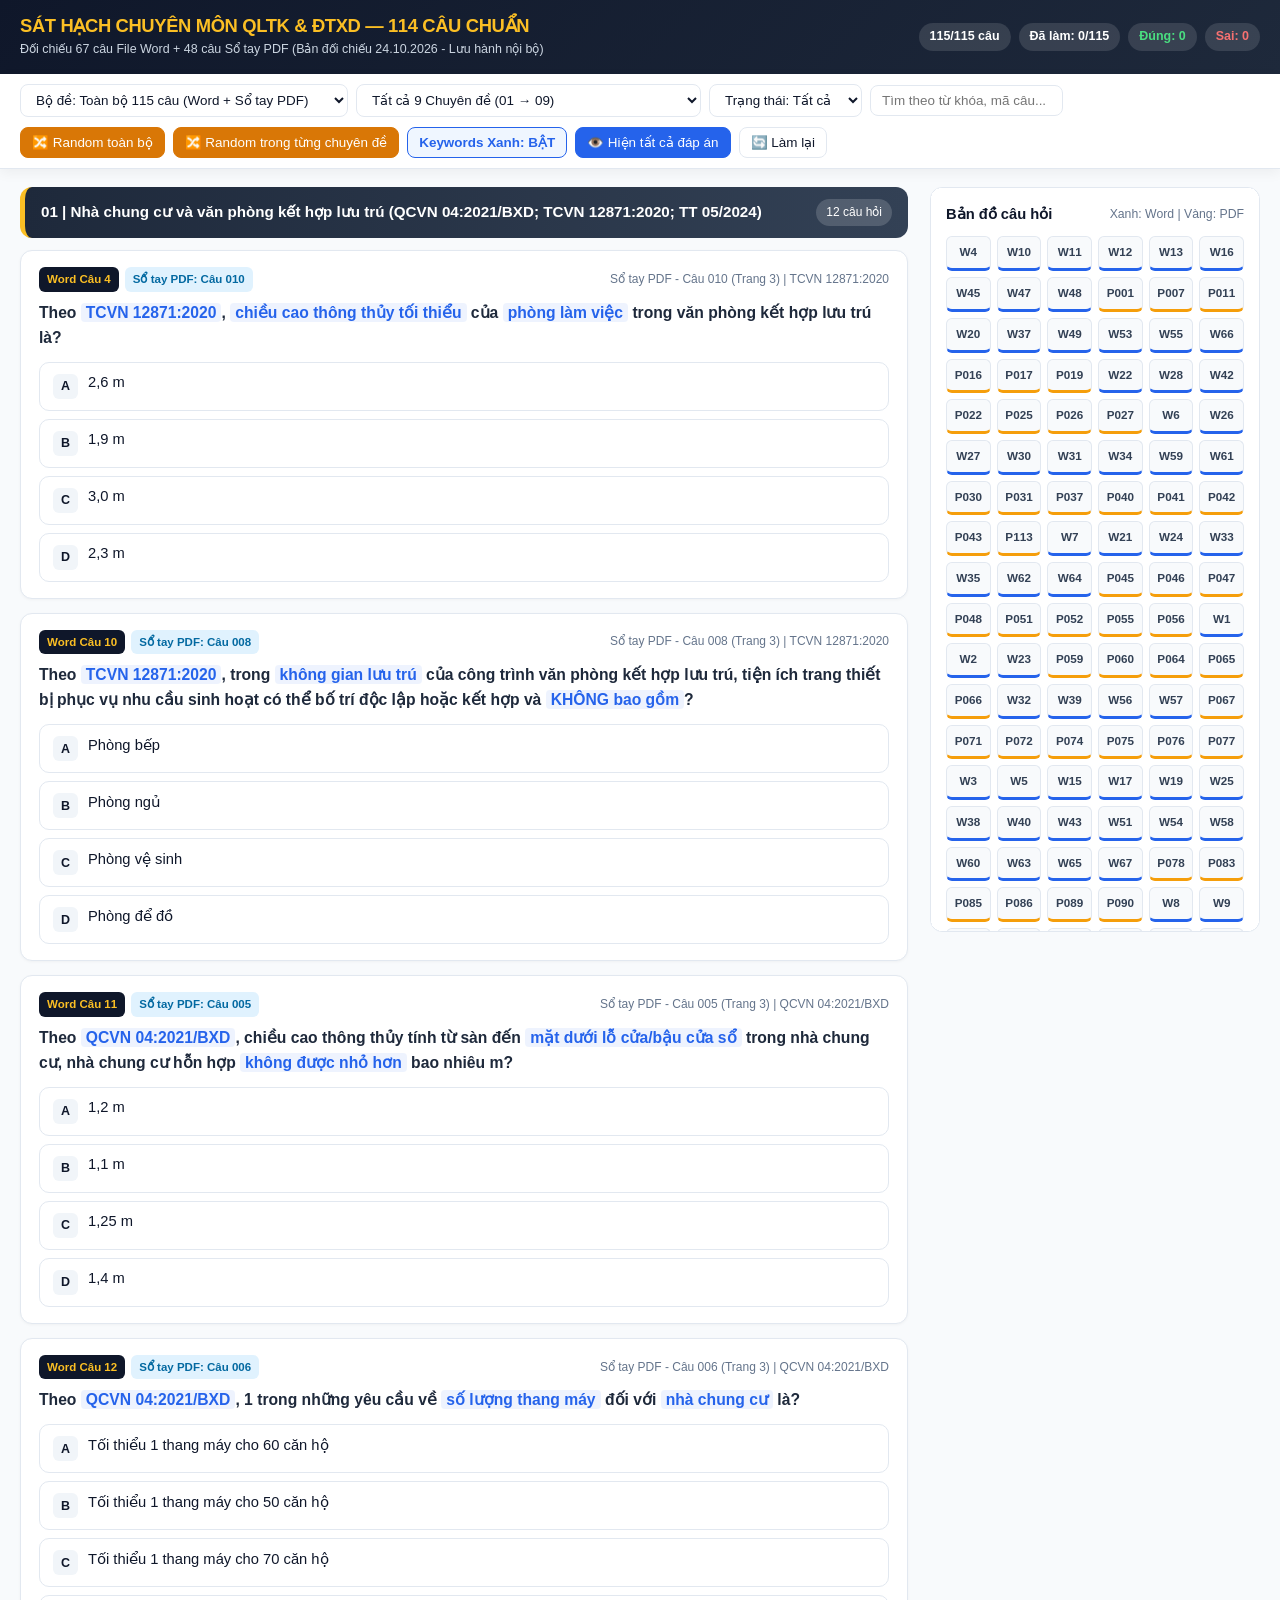
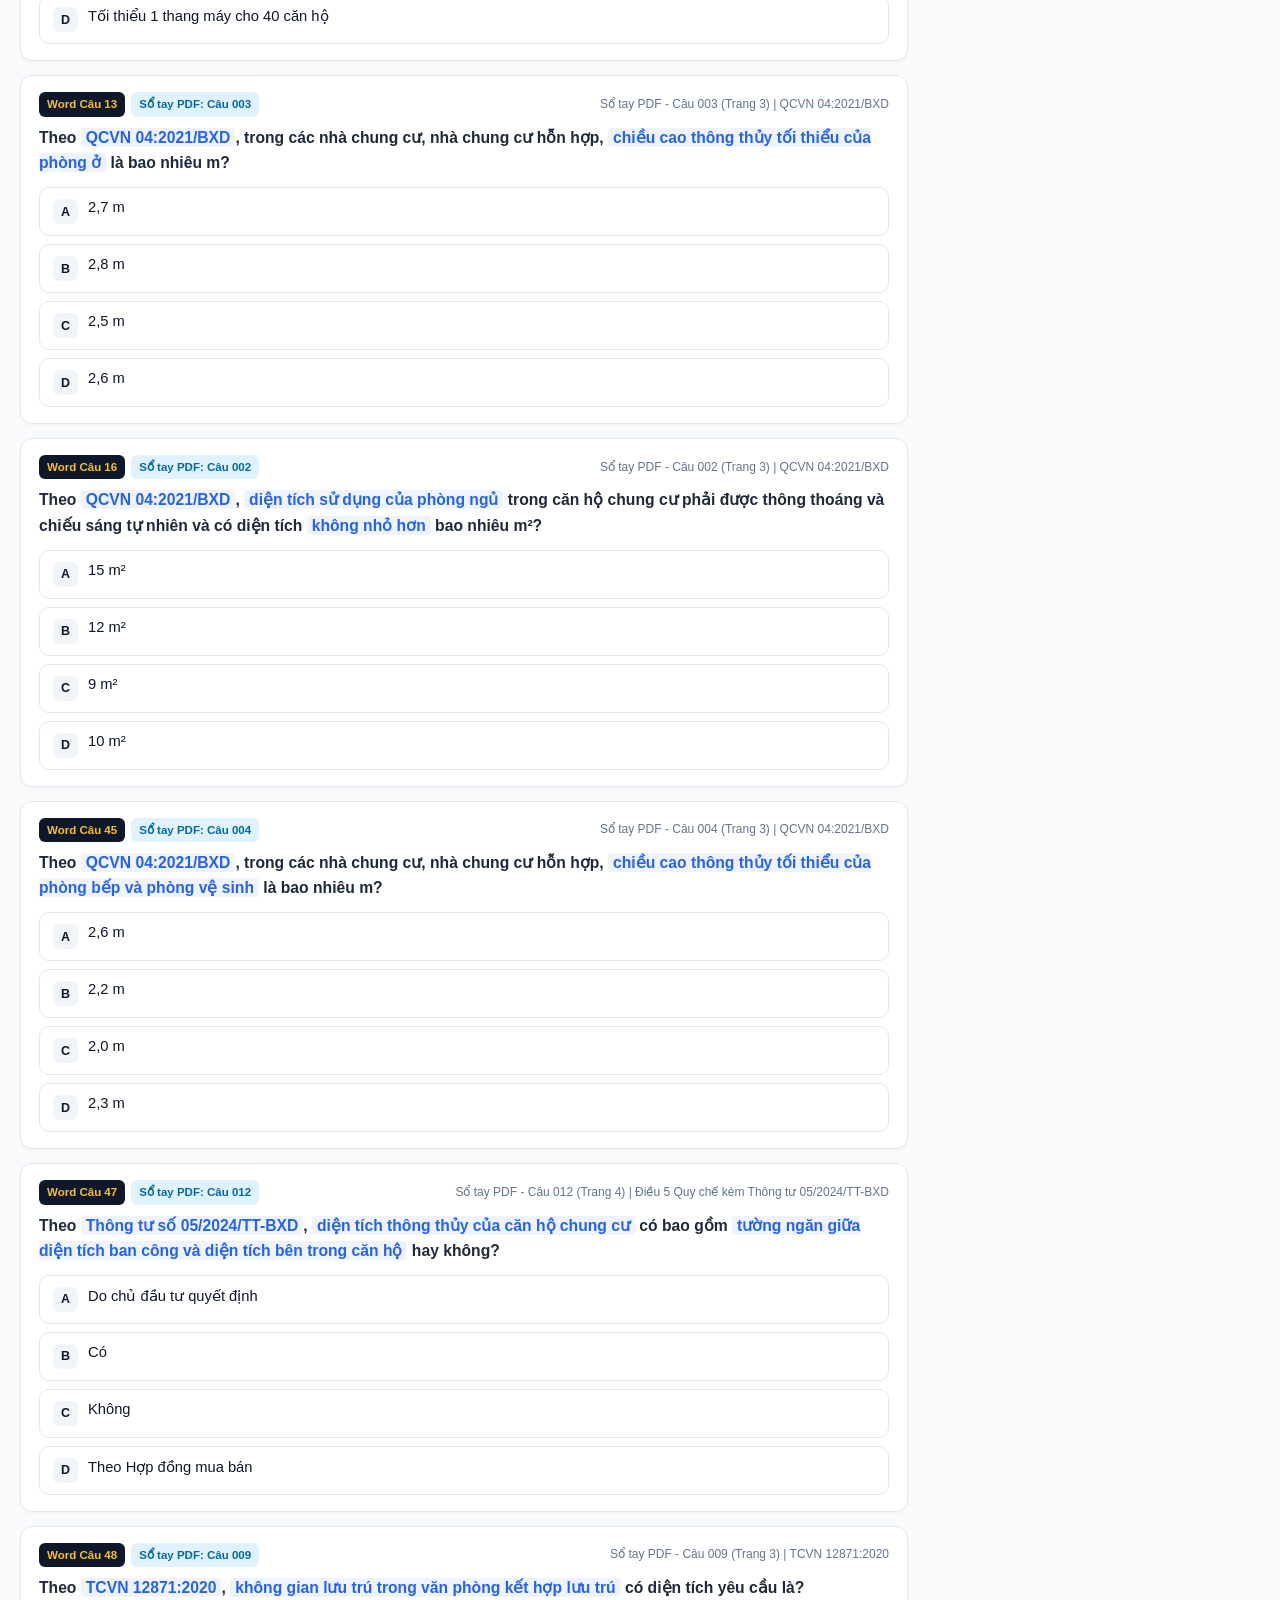
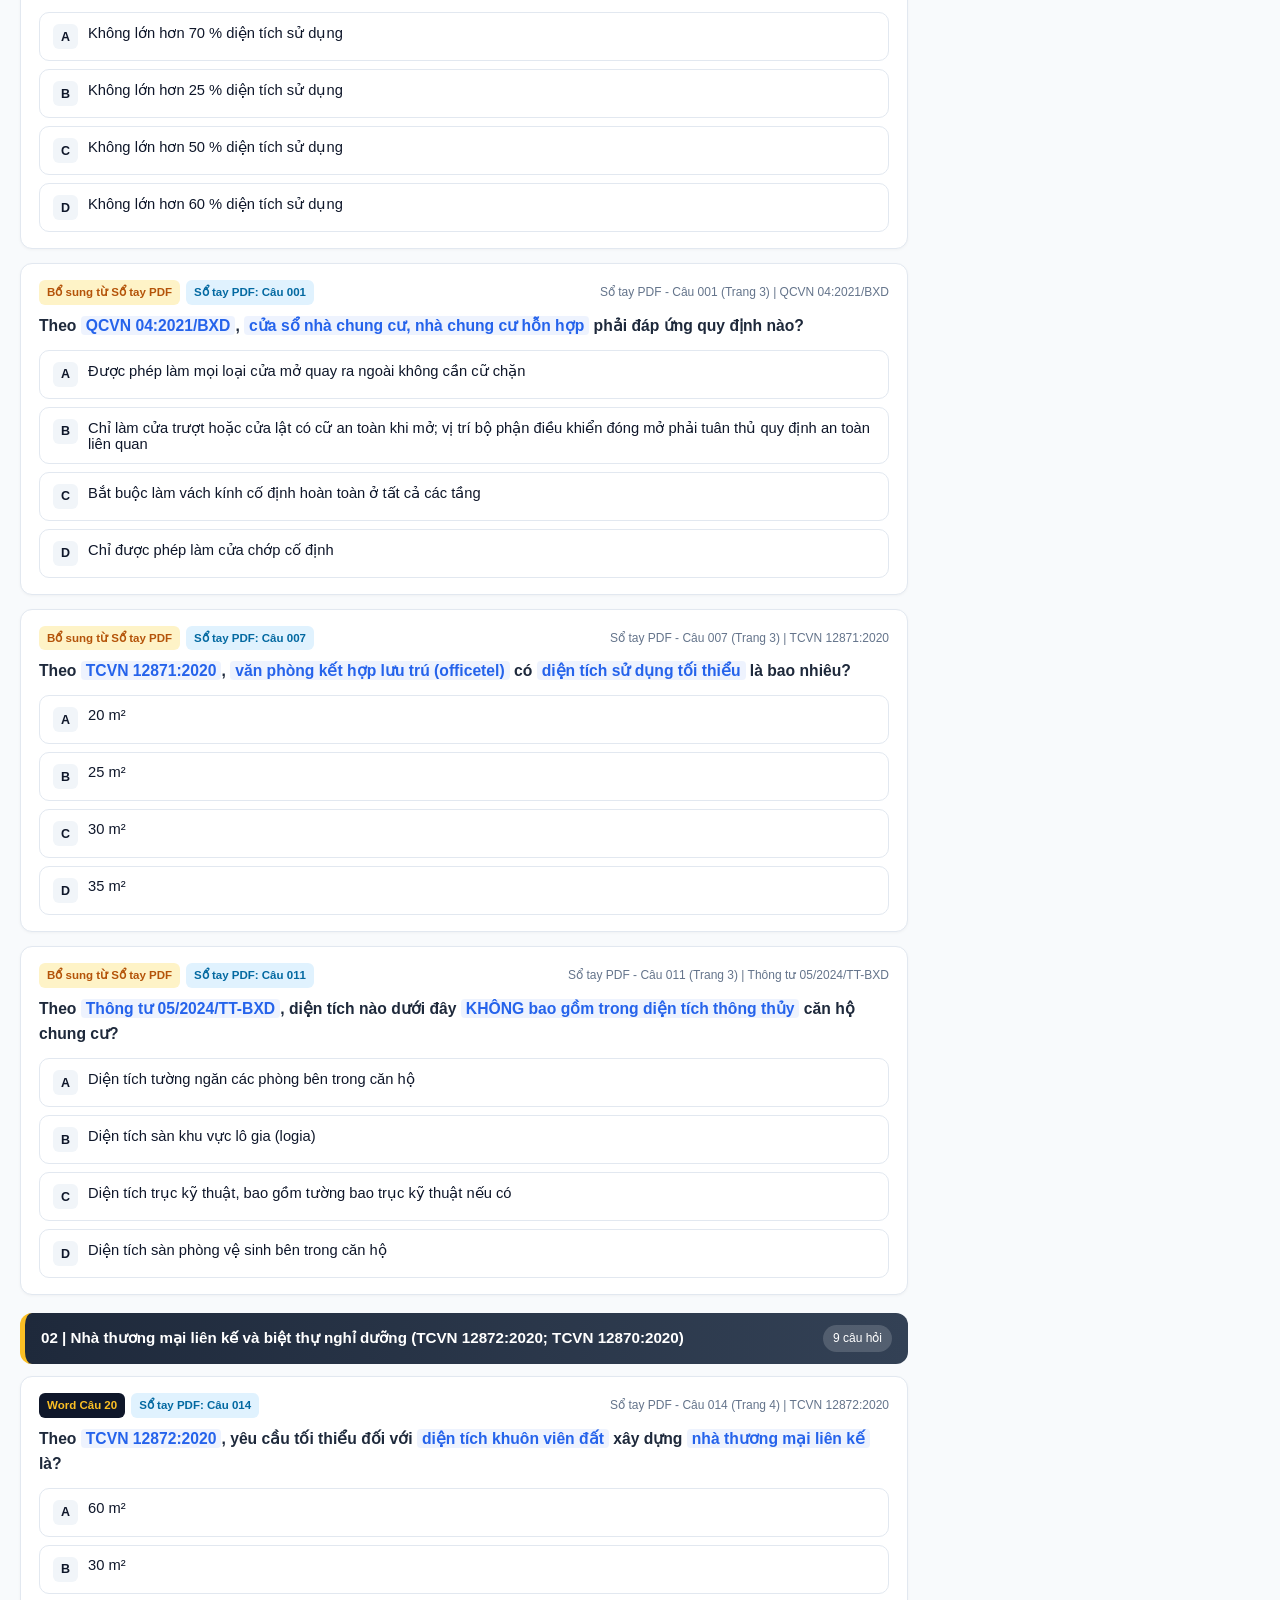
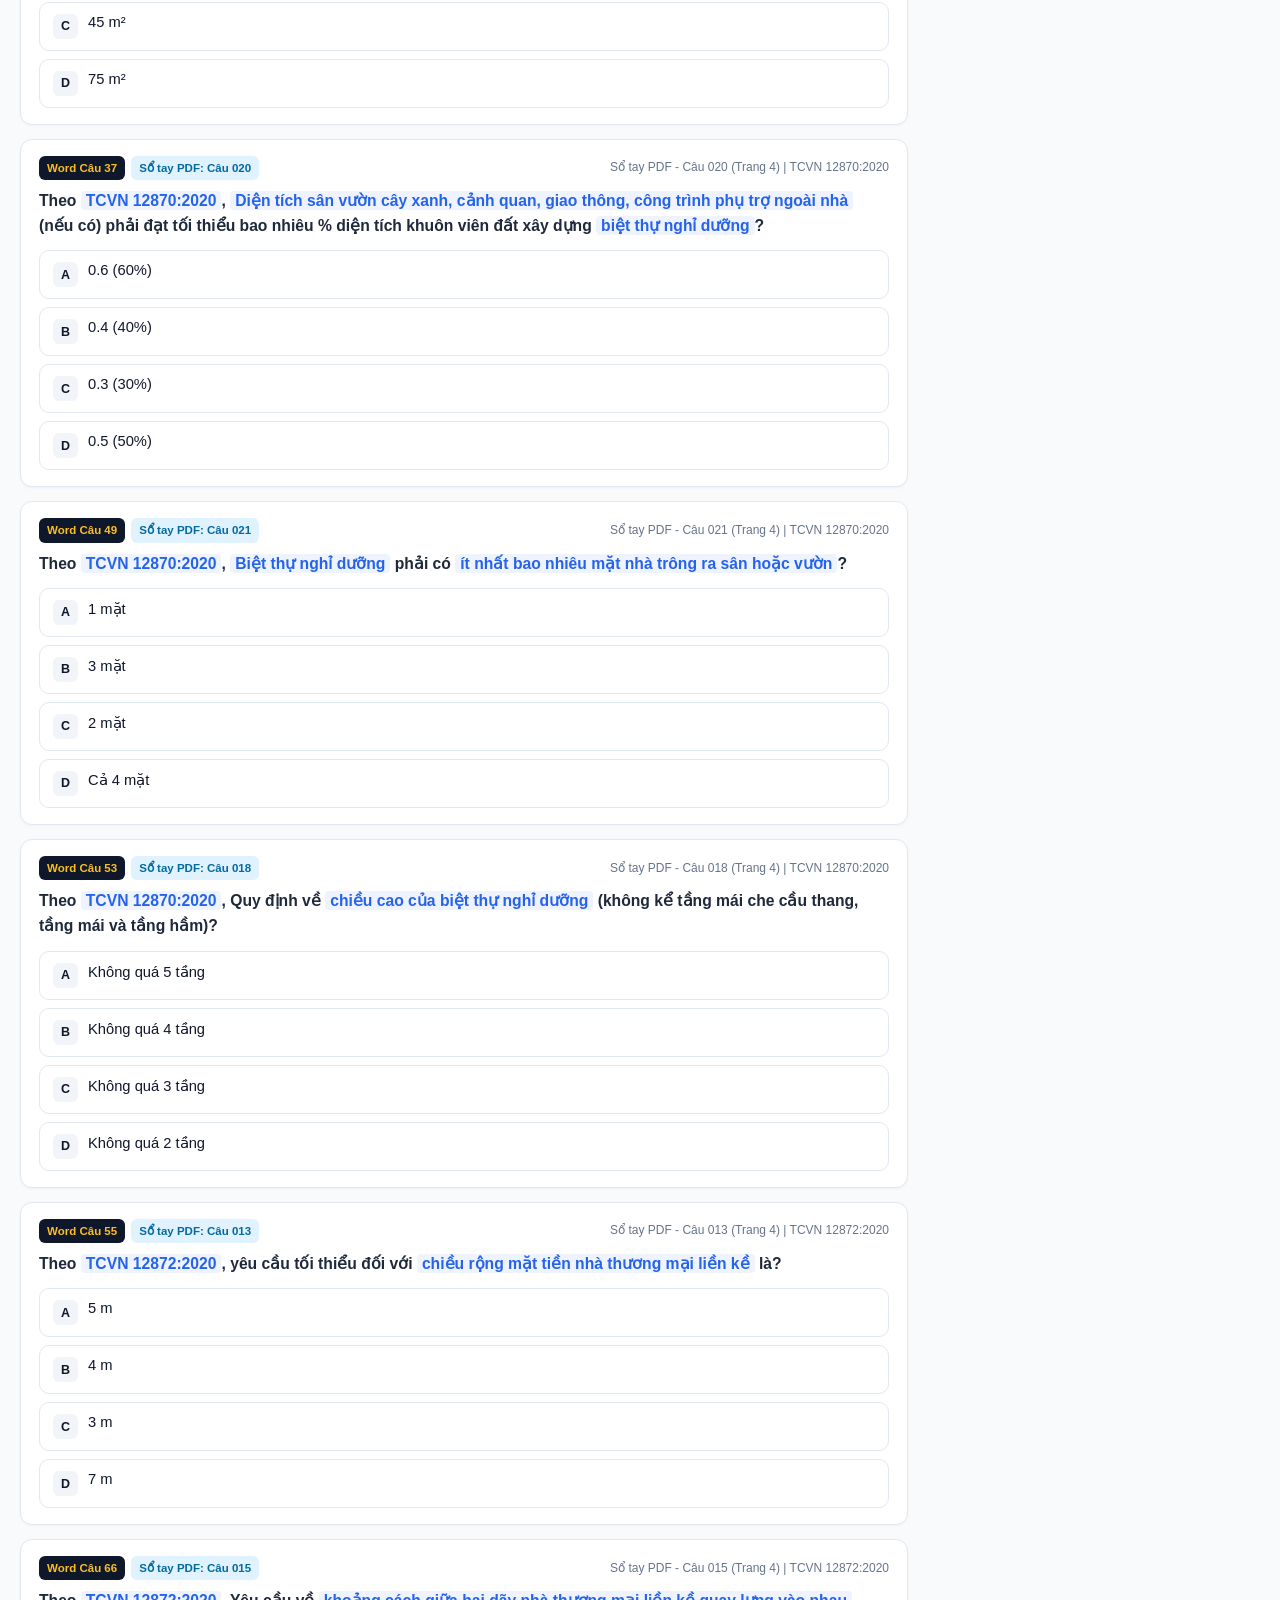
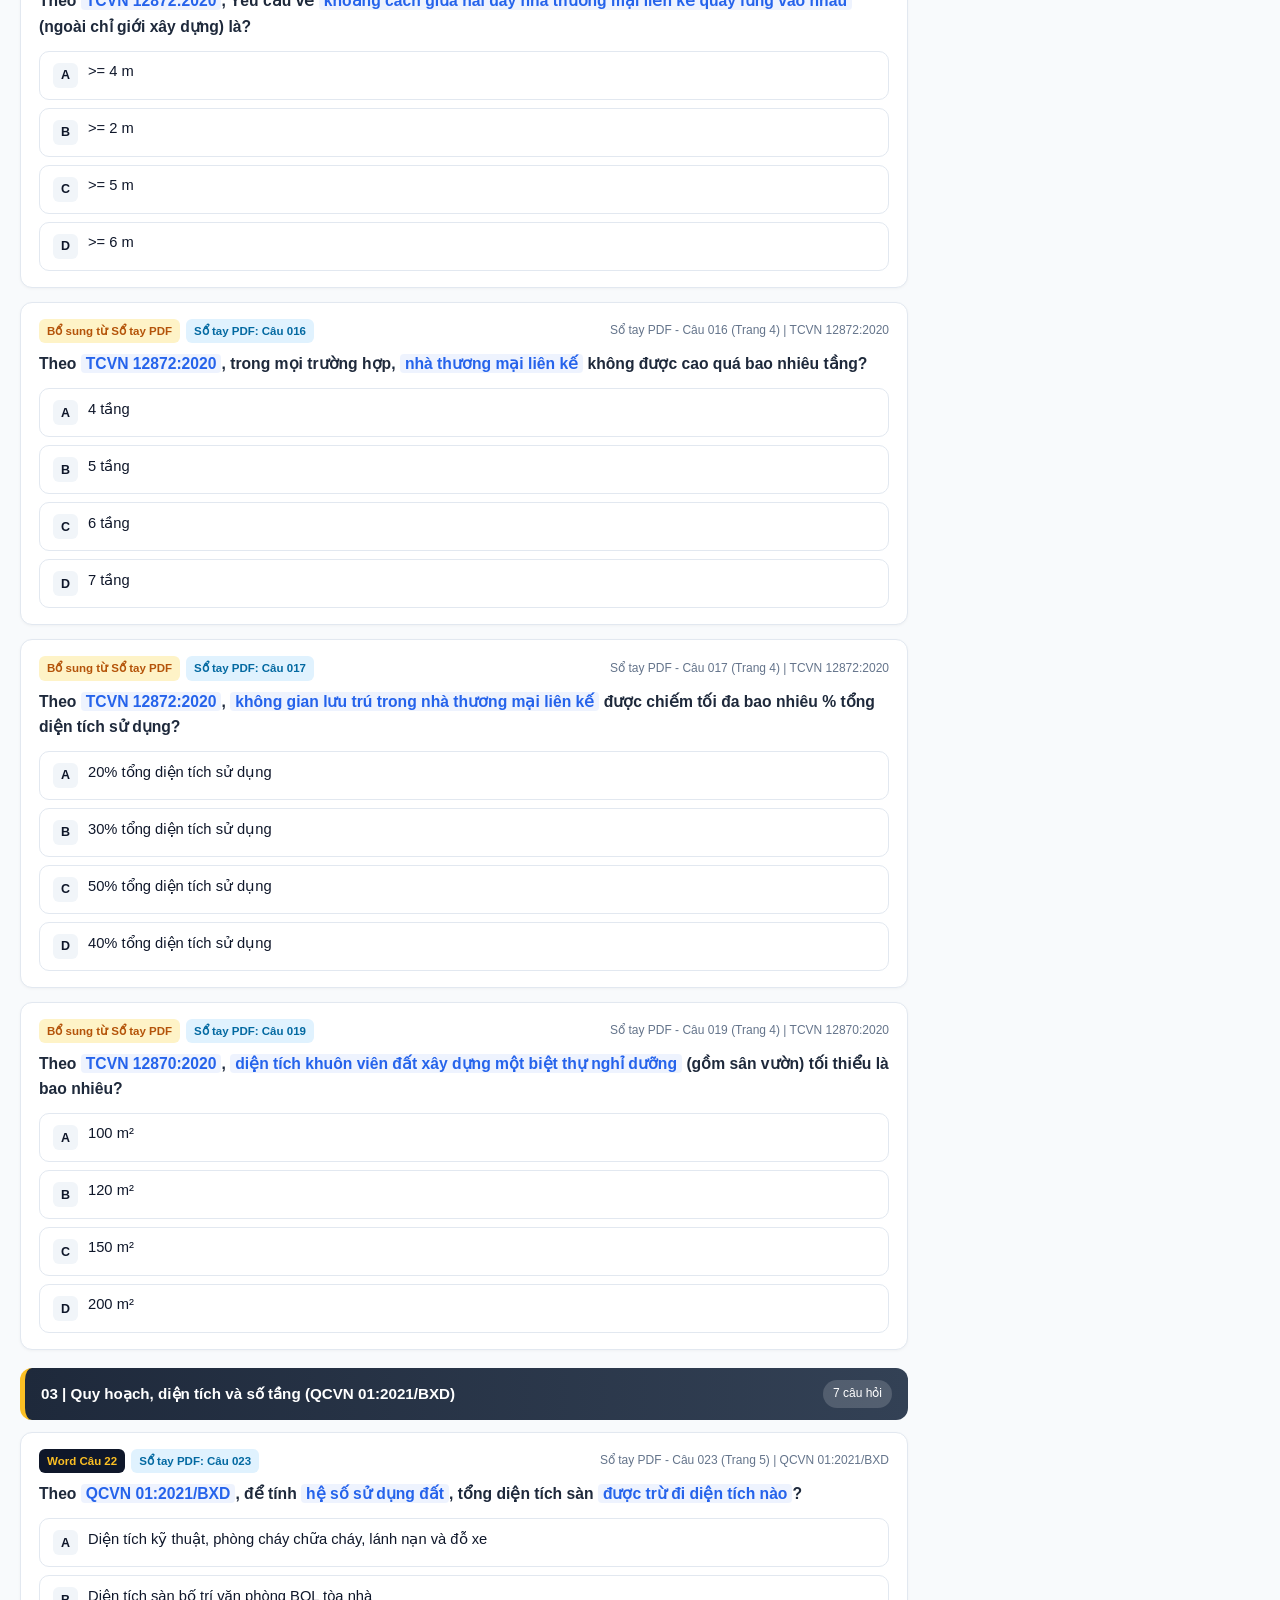
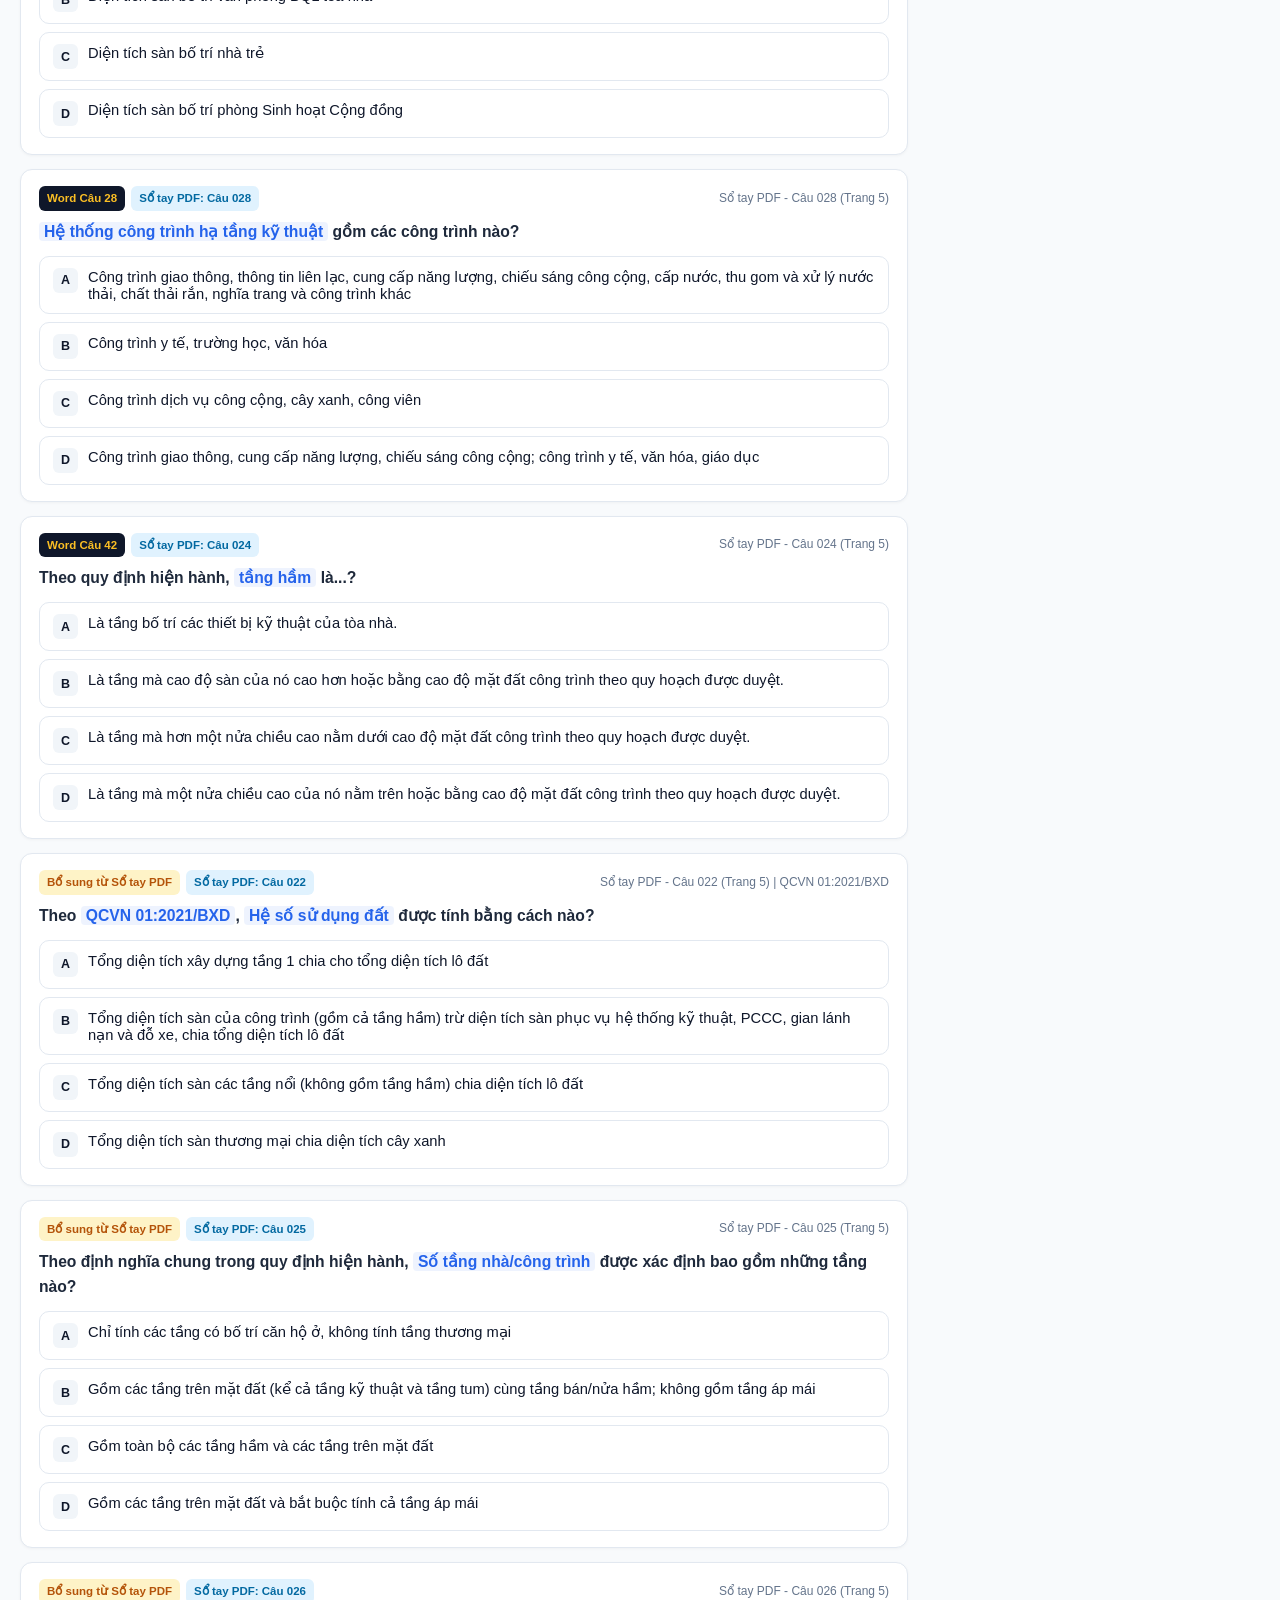
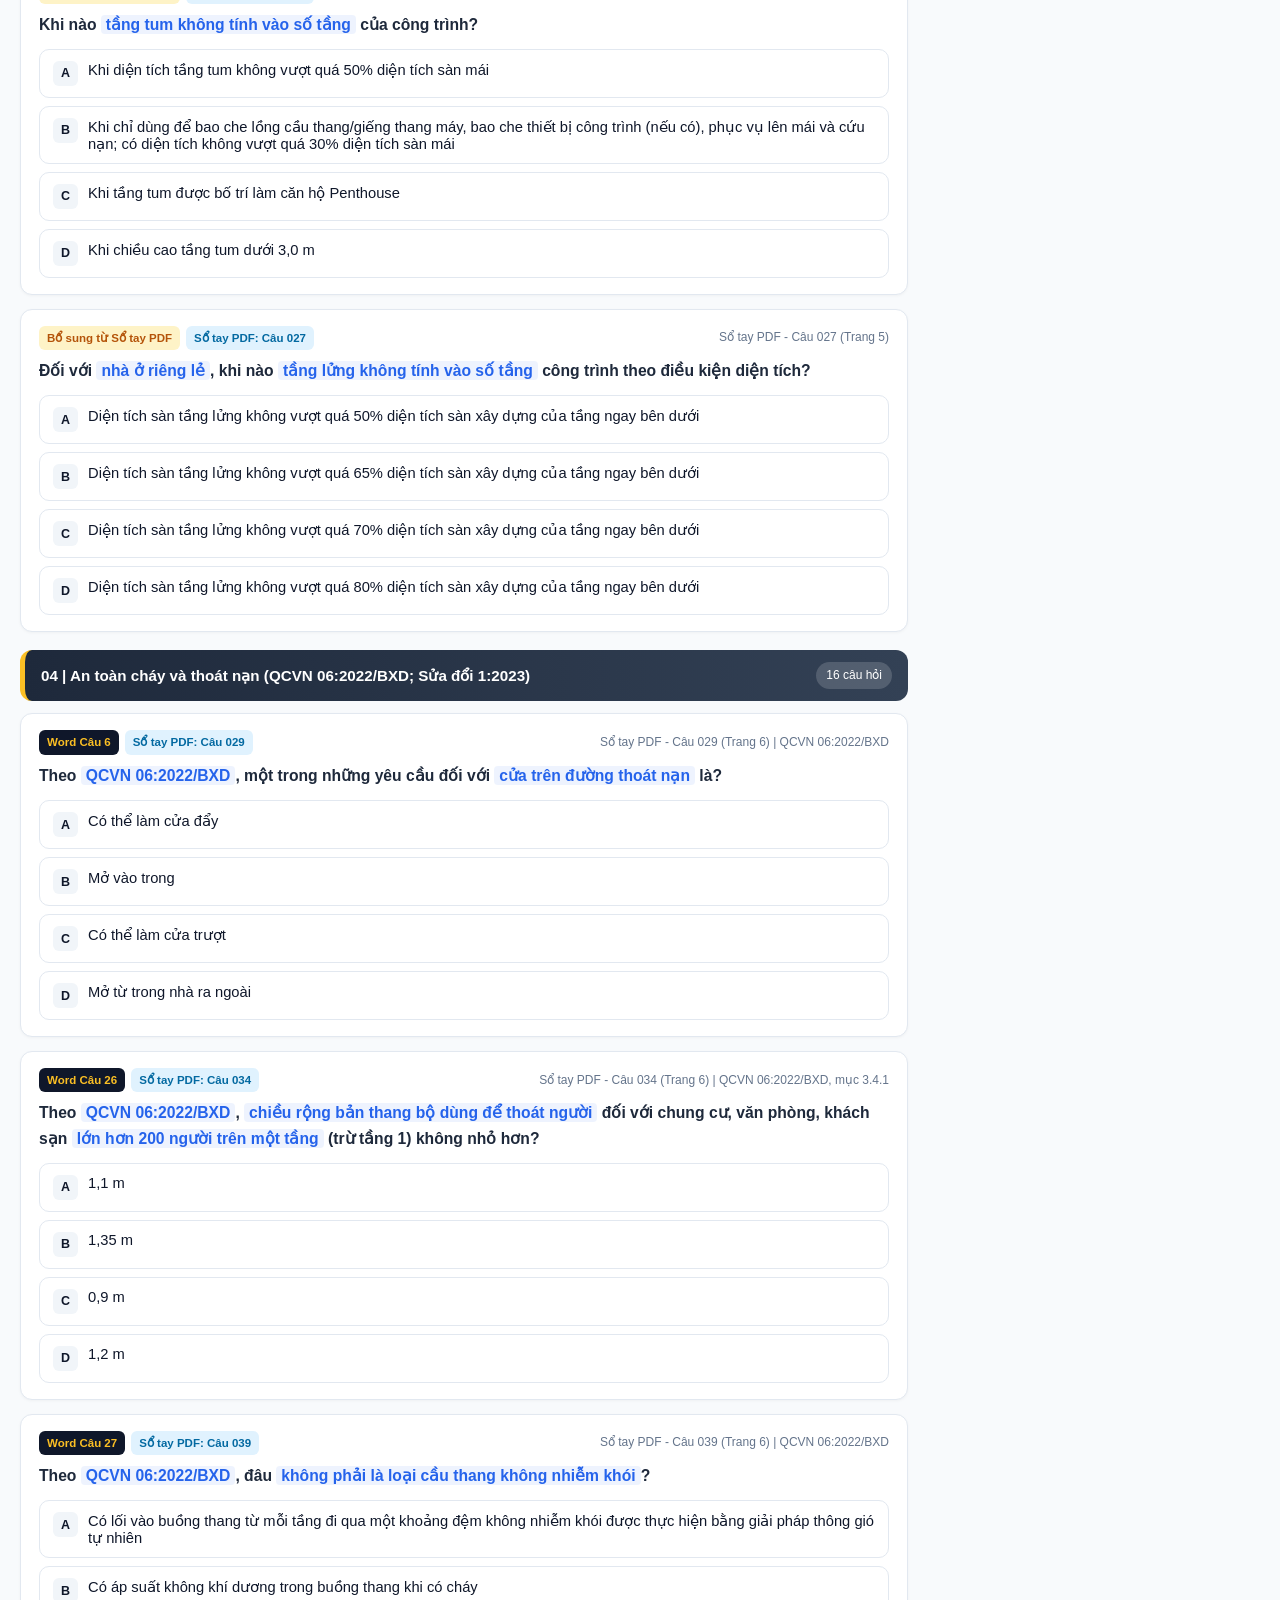
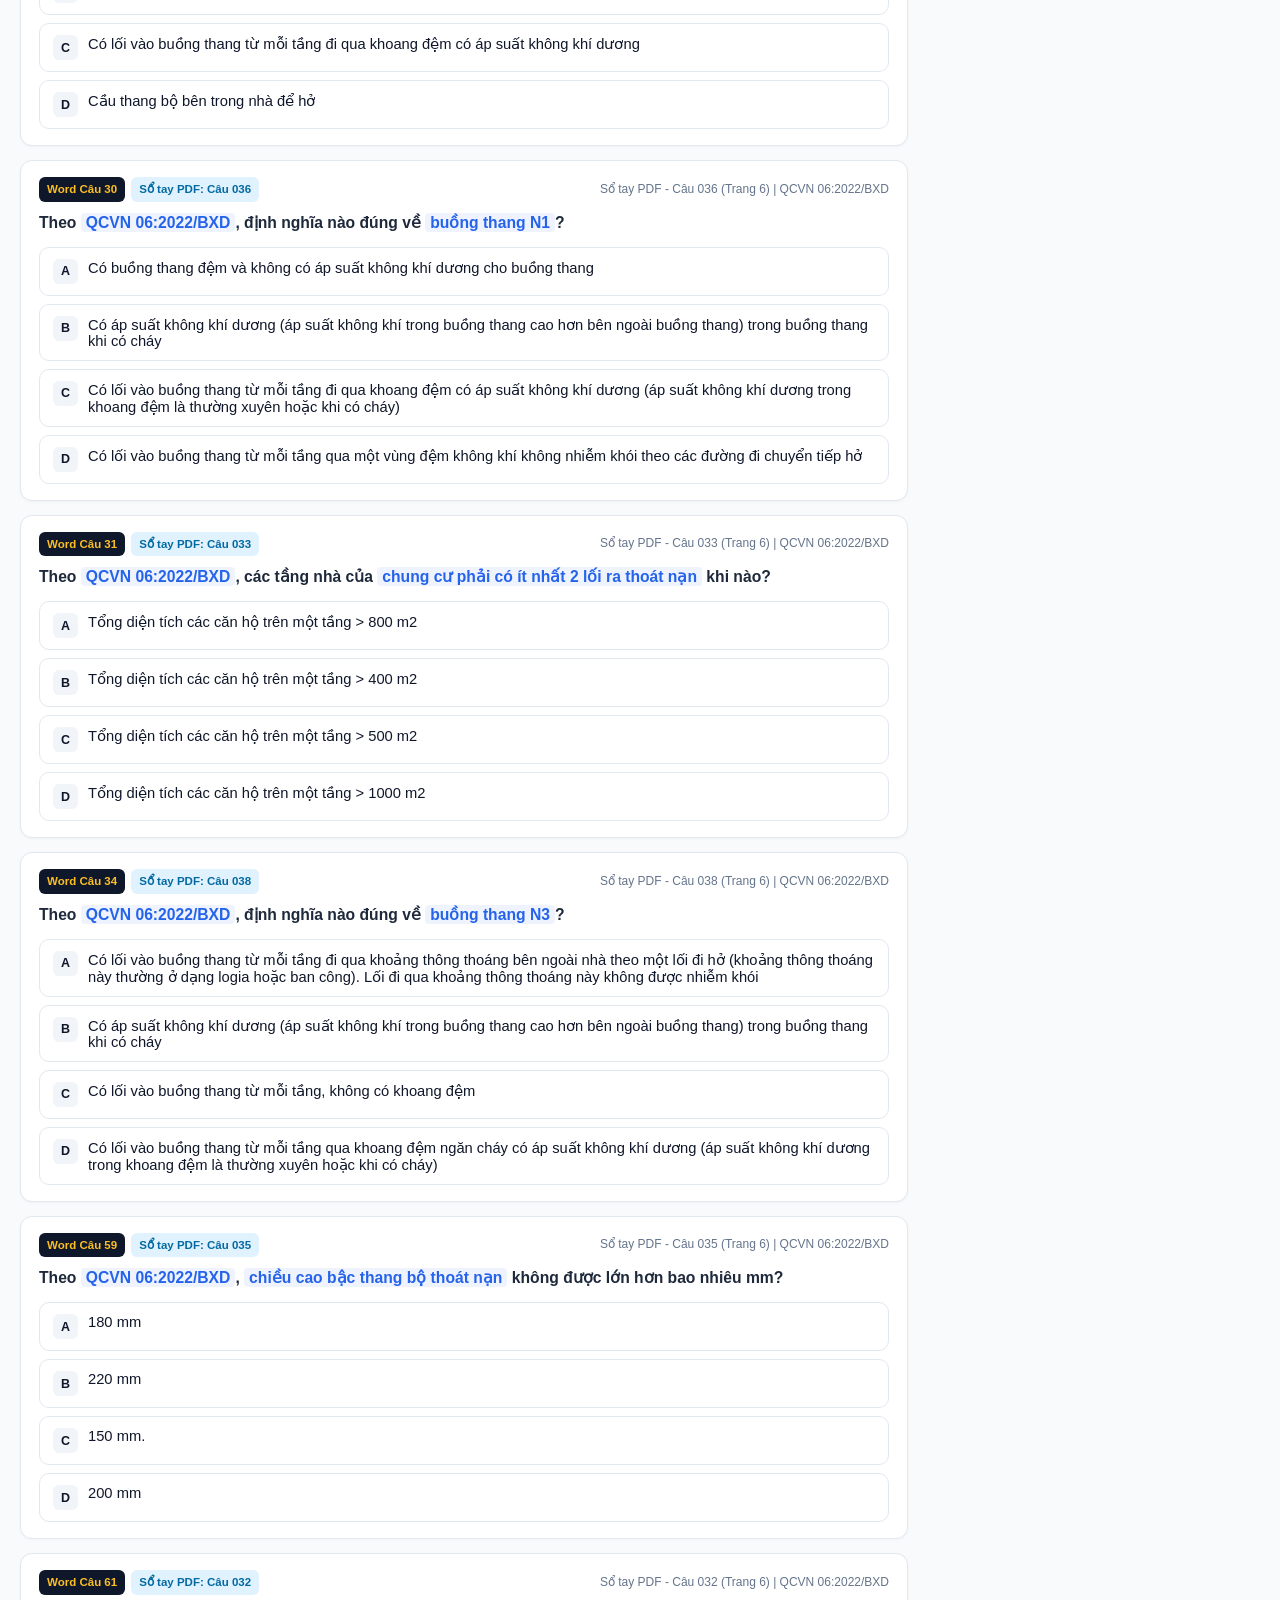
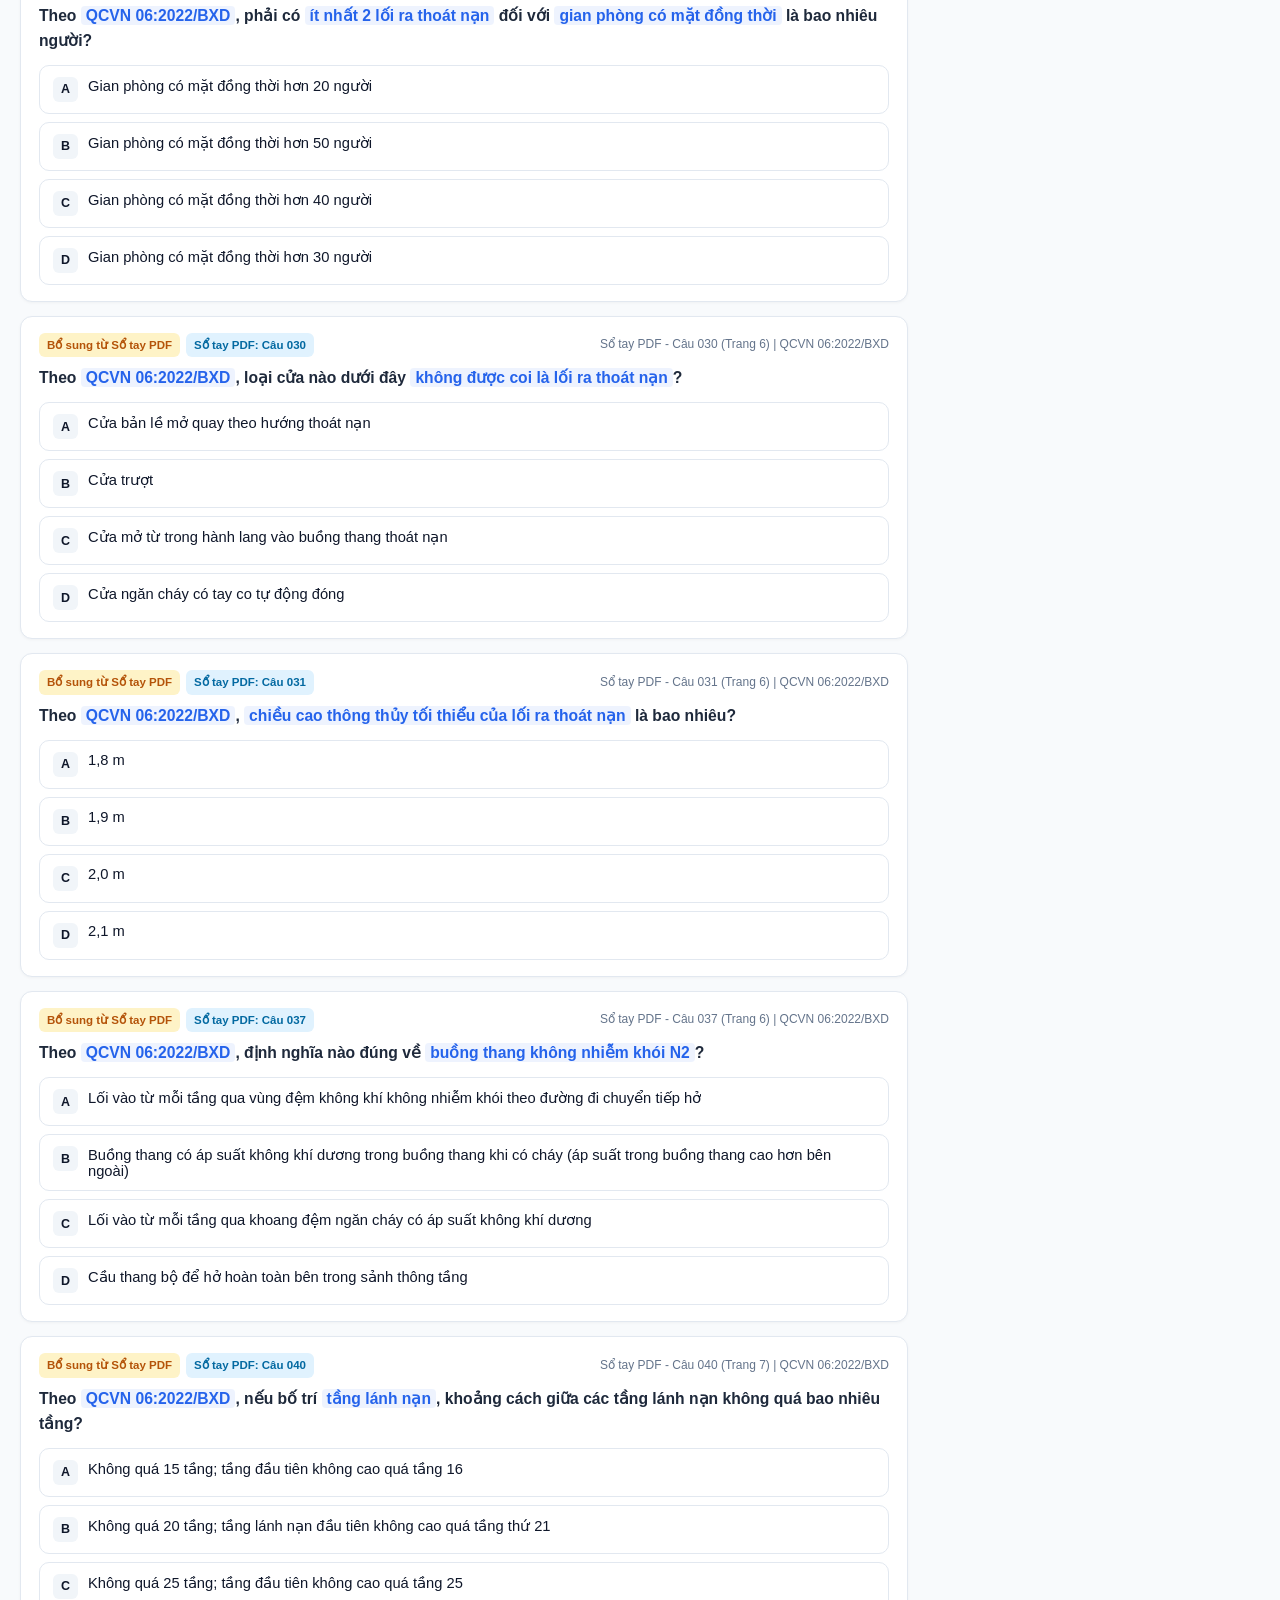
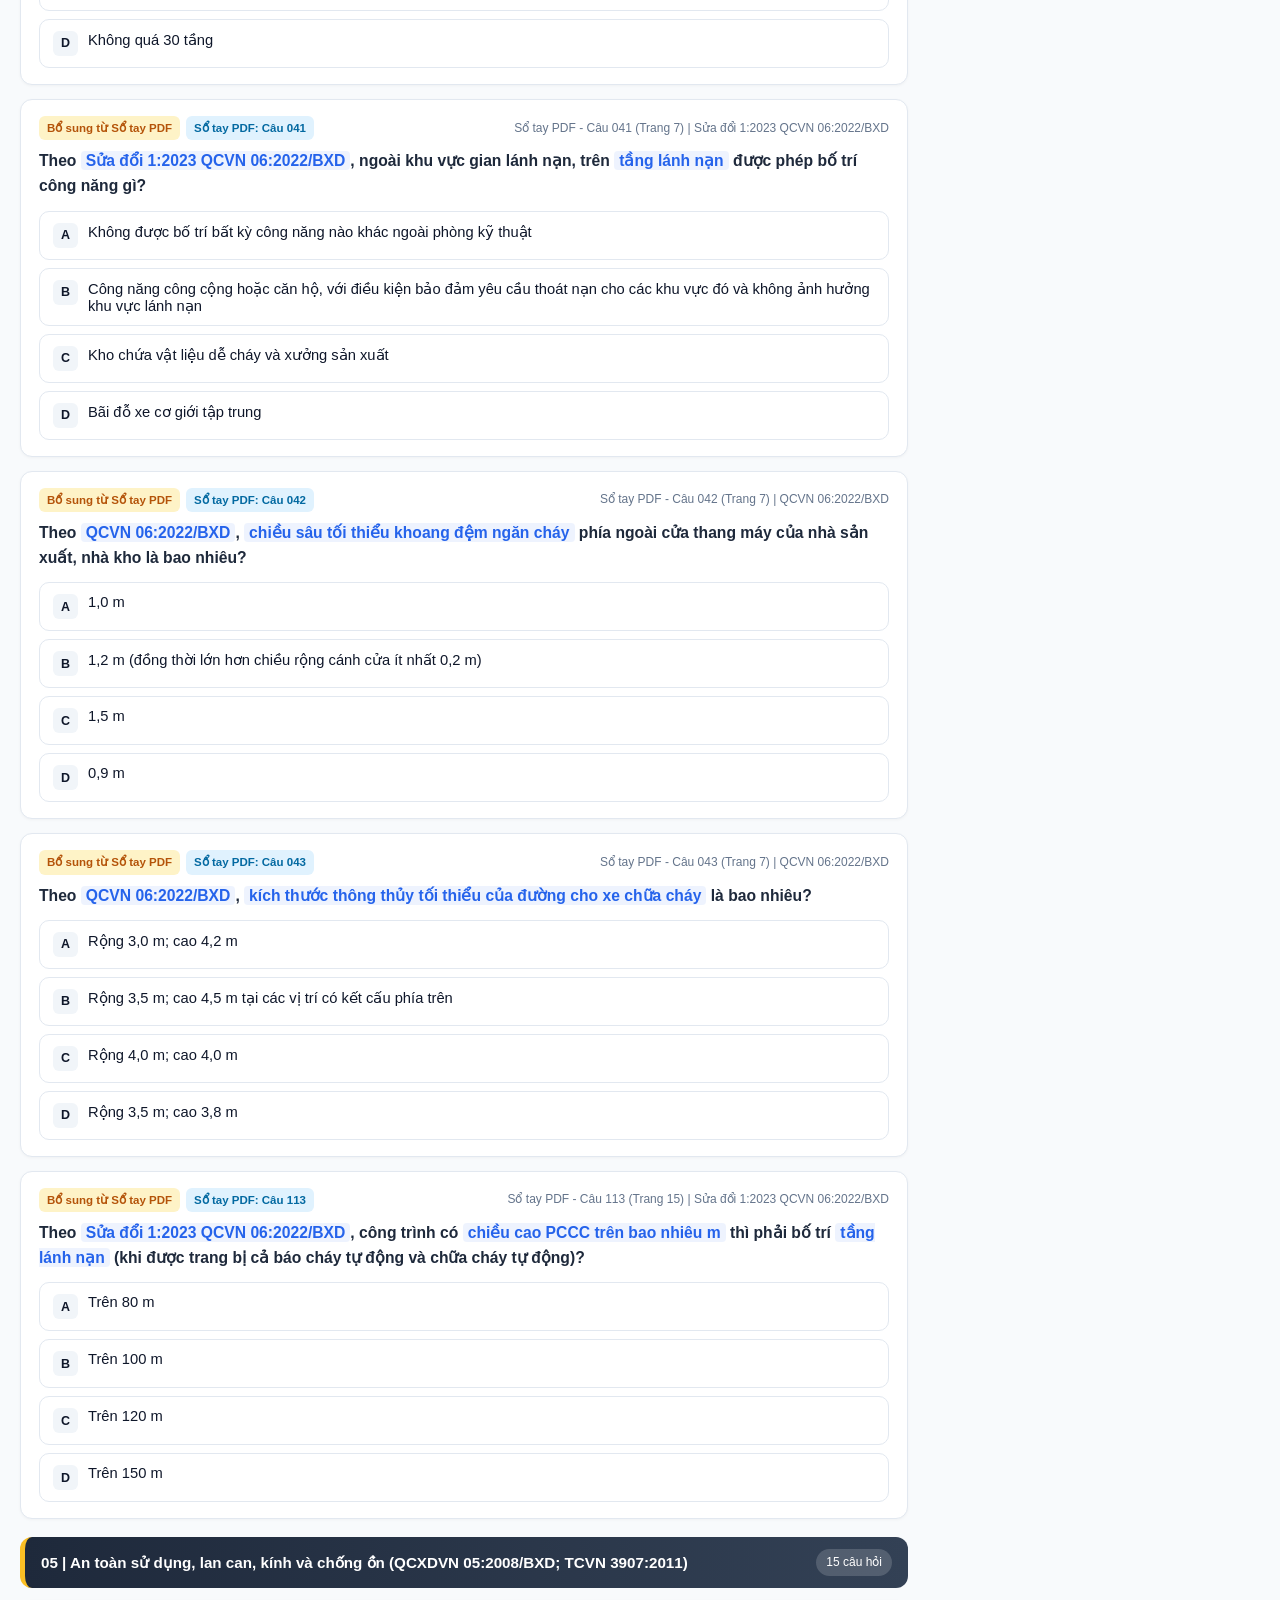
==== commit e8675038: "Update index.html" ====
--- a/index.html
+++ b/index.html
@@ -2,8 +2,8 @@
 <html lang="vi">
 <head>
   <meta charset="UTF-8" />
-  <meta name="viewport" content="width=device-width, initial-scale=1.0" />
-  <title>Sát Hạch Chuyên Môn QLTK & ĐTXD 2026 - 114 Câu Hỏi Đối Chiếu</title>
+  <meta name="viewport" content="width=device-width, initial-scale=1.0, maximum-scale=1.0, user-scalable=no" />
+  <title>Sát Hạch Chuyên Môn QLTK & ĐTXD 2026 - 114 Câu Hỏi Chuẩn</title>
   <style>
     :root {
       --primary: #d97706;
@@ -27,16 +27,28 @@
       background: var(--bg);
       color: var(--text);
       line-height: 1.6;
+      -webkit-tap-highlight-color: transparent;
+    }
+
+    /* Khối Top-Wrapper gom Header + Toolbar để trượt ẩn mượt mà khi vuốt xuống */
+    .top-bar-wrapper {
+      position: sticky;
+      top: 0;
+      z-index: 100;
+      transition: transform 0.3s cubic-bezier(0.4, 0, 0.2, 1), opacity 0.25s ease;
+      will-change: transform;
+    }
+
+    .top-bar-wrapper.nav-hidden {
+      transform: translateY(-105%);
+      pointer-events: none;
     }
 
     header {
       background: linear-gradient(135deg, #0f172a 0%, #1e293b 100%);
       color: #fff;
-      padding: 18px 24px;
-      position: sticky;
-      top: 0;
-      z-index: 100;
-      box-shadow: 0 4px 12px rgba(0,0,0,0.12);
+      padding: 14px 20px;
+      box-shadow: 0 2px 8px rgba(0,0,0,0.12);
     }
 
     .header-inner {
@@ -46,44 +58,46 @@
       flex-wrap: wrap;
       justify-content: space-between;
       align-items: center;
-      gap: 14px;
+      gap: 10px;
     }
 
     .brand h1 {
-      font-size: 1.3rem;
+      font-size: 1.15rem;
       font-weight: 800;
       color: #fbbf24;
       letter-spacing: -0.02em;
+      line-height: 1.3;
     }
 
     .brand p {
-      font-size: 0.84rem;
+      font-size: 0.78rem;
       color: #cbd5e1;
+      margin-top: 2px;
     }
 
     .stats-bar {
       display: flex;
-      gap: 10px;
+      gap: 8px;
       flex-wrap: wrap;
+      align-items: center;
     }
 
     .stat-pill {
-      background: rgba(255,255,255,0.1);
-      padding: 6px 14px;
+      background: rgba(255,255,255,0.12);
+      padding: 4px 11px;
       border-radius: 999px;
-      font-size: 0.84rem;
+      font-size: 0.78rem;
       font-weight: 600;
     }
     .stat-pill.correct { color: #4ade80; }
     .stat-pill.wrong { color: #f87171; }
 
     .toolbar {
-      background: #fff;
+      background: rgba(255, 255, 255, 0.97);
+      backdrop-filter: blur(8px);
       border-bottom: 1px solid var(--border);
-      padding: 12px 24px;
-      position: sticky;
-      top: 72px;
-      z-index: 90;
+      padding: 10px 20px;
+      box-shadow: 0 4px 12px rgba(0,0,0,0.05);
     }
 
     .toolbar-inner {
@@ -91,7 +105,7 @@
       margin: 0 auto;
       display: flex;
       flex-wrap: wrap;
-      gap: 10px;
+      gap: 8px;
       align-items: center;
       justify-content: space-between;
     }
@@ -104,10 +118,10 @@
     }
 
     select, input[type="text"], .btn {
-      padding: 8px 12px;
+      padding: 7px 11px;
       border-radius: 8px;
       border: 1px solid var(--border);
-      font-size: 0.86rem;
+      font-size: 0.84rem;
       font-weight: 500;
       background: #fff;
       color: var(--text);
@@ -116,7 +130,7 @@
     }
 
     input[type="text"] {
-      min-width: 210px;
+      min-width: 190px;
       cursor: text;
     }
 
@@ -142,37 +156,104 @@
       font-weight: 600;
     }
 
+    /* Nút thu gọn/mở rộng thanh công cụ trên Mobile */
+    .mobile-toggle-bar {
+      display: none;
+      width: 100%;
+      justify-content: space-between;
+      align-items: center;
+      gap: 8px;
+    }
+
+    /* Nút nổi góc dưới bên phải giúp mở nhanh bộ lọc hoặc lên đầu trang */
+    .floating-controls {
+      position: fixed;
+      bottom: 18px;
+      right: 16px;
+      z-index: 120;
+      display: flex;
+      gap: 8px;
+      opacity: 0;
+      transform: translateY(20px);
+      pointer-events: none;
+      transition: all 0.25s ease;
+    }
+
+    .floating-controls.visible {
+      opacity: 1;
+      transform: translateY(0);
+      pointer-events: auto;
+    }
+
+    .fab-btn {
+      background: #0f172a;
+      color: #fbbf24;
+      border: 1px solid rgba(251, 191, 36, 0.4);
+      padding: 9px 14px;
+      border-radius: 999px;
+      font-size: 0.82rem;
+      font-weight: 700;
+      box-shadow: 0 6px 16px rgba(15, 23, 42, 0.28);
+      cursor: pointer;
+      display: flex;
+      align-items: center;
+      gap: 6px;
+    }
+
     .layout {
       max-width: 1440px;
-      margin: 22px auto;
-      padding: 0 24px;
+      margin: 18px auto;
+      padding: 0 20px 60px;
       display: grid;
-      grid-template-columns: 1fr 340px;
-      gap: 24px;
+      grid-template-columns: 1fr 330px;
+      gap: 22px;
       align-items: start;
     }
 
     @media (max-width: 1024px) {
-      .layout { grid-template-columns: 1fr; }
-      .toolbar { top: 108px; }
+      .layout { grid-template-columns: 1fr; padding: 0 14px 70px; margin: 12px auto; }
+      header { padding: 10px 14px; }
+      .brand p { display: none; }
+      .brand h1 { font-size: 1rem; }
+      .toolbar { padding: 8px 14px; }
+      .mobile-toggle-bar { display: flex; }
+      .toolbar-collapsible {
+        display: none;
+        width: 100%;
+        padding-top: 8px;
+        border-top: 1px dashed var(--border);
+        margin-top: 6px;
+      }
+      .toolbar-collapsible.open {
+        display: flex;
+        flex-direction: column;
+        gap: 8px;
+      }
+      .filter-group { width: 100%; }
+      .filter-group select, .filter-group input[type="text"] {
+        width: 100%;
+        font-size: 0.85rem;
+      }
+      .sidebar { position: static !important; max-height: none !important; }
     }
 
     .section-banner {
       background: linear-gradient(90deg, #1e293b 0%, #334155 100%);
       color: #fff;
-      padding: 13px 18px;
+      padding: 12px 16px;
       border-radius: 12px;
-      margin: 22px 0 14px;
+      margin: 18px 0 12px;
       display: flex;
       justify-content: space-between;
       align-items: center;
-      border-left: 6px solid #fbbf24;
+      gap: 10px;
+      border-left: 5px solid #fbbf24;
     }
 
     .section-banner:first-child { margin-top: 0; }
-    .section-banner h2 { font-size: 1rem; font-weight: 700; }
+    .section-banner h2 { font-size: 0.95rem; font-weight: 700; line-height: 1.35; }
     .section-banner span {
-      font-size: 0.78rem;
+      font-size: 0.75rem;
       background: rgba(255,255,255,0.16);
       padding: 4px 10px;
       border-radius: 99px;
@@ -183,8 +264,8 @@
       background: var(--card);
       border: 1px solid var(--border);
       border-radius: 12px;
-      padding: 18px 20px;
-      margin-bottom: 15px;
+      padding: 16px 18px;
+      margin-bottom: 14px;
       box-shadow: 0 1px 3px rgba(0,0,0,0.04);
       transition: border-color 0.2s;
     }
@@ -196,15 +277,15 @@
       display: flex;
       justify-content: space-between;
       align-items: center;
-      margin-bottom: 10px;
+      margin-bottom: 8px;
       flex-wrap: wrap;
-      gap: 8px;
+      gap: 6px;
     }
 
     .badge {
-      font-size: 0.74rem;
+      font-size: 0.72rem;
       font-weight: 700;
-      padding: 3px 9px;
+      padding: 3px 8px;
       border-radius: 6px;
     }
 
@@ -214,9 +295,9 @@
     .badge-pos { background: #f1f5f9; color: #475569; }
 
     .q-text {
-      font-size: 1rem;
+      font-size: 0.98rem;
       font-weight: 600;
-      margin-bottom: 14px;
+      margin-bottom: 12px;
       color: #1e293b;
     }
 
@@ -230,17 +311,17 @@
 
     .options-list {
       display: grid;
-      gap: 9px;
+      gap: 8px;
     }
 
     .opt-btn {
       width: 100%;
       text-align: left;
-      padding: 11px 14px;
+      padding: 11px 13px;
       border: 1.5px solid var(--border);
       border-radius: 10px;
       background: #fff;
-      font-size: 0.93rem;
+      font-size: 0.92rem;
       color: var(--text);
       cursor: pointer;
       display: flex;
@@ -256,14 +337,14 @@
 
     .opt-letter {
       font-weight: 800;
-      min-width: 26px;
-      height: 26px;
+      min-width: 25px;
+      height: 25px;
       border-radius: 6px;
       background: #f1f5f9;
       display: inline-flex;
       align-items: center;
       justify-content: center;
-      font-size: 0.8rem;
+      font-size: 0.78rem;
       flex-shrink: 0;
     }
 
@@ -289,12 +370,12 @@
     }
 
     .explain-box {
-      margin-top: 13px;
-      padding: 12px 15px;
+      margin-top: 12px;
+      padding: 11px 14px;
       border-radius: 9px;
       background: #f8fafc;
       border-left: 4px solid var(--kw-blue);
-      font-size: 0.88rem;
+      font-size: 0.86rem;
       display: none;
     }
 
@@ -312,8 +393,8 @@
       border-radius: 12px;
       padding: 15px;
       position: sticky;
-      top: 140px;
-      max-height: calc(100vh - 160px);
+      top: 135px;
+      max-height: calc(100vh - 155px);
       overflow-y: auto;
     }
 
@@ -348,66 +429,99 @@
     .map-item.done-err { background: var(--danger); color: #fff; border-color: var(--danger); }
     .map-item.is-word { border-bottom: 3px solid #2563eb; }
     .map-item.is-pdf-extra { border-bottom: 3px solid #f59e0b; }
+
+    @media (min-width: 1025px) {
+      .toolbar-collapsible {
+        display: flex !important;
+        width: 100%;
+        justify-content: space-between;
+        align-items: center;
+        flex-wrap: wrap;
+        gap: 10px;
+      }
+    }
   </style>
 </head>
 <body class="kw-active">
 
-<header>
-  <div class="header-inner">
-    <div class="brand">
-      <h1>SÁT HẠCH CHUYÊN MÔN QLTK & ĐTXD — 114 CÂU HỎI CHUẨN</h1>
-      <p>Đối chiếu 67 câu File Word + 47 câu Sổ tay PDF (Bản đối chiếu 24.10.2026 - Lưu hành nội bộ)</p>
+<!-- Khối Header + Options Bar tự động trượt ẩn khi vuốt xuống -->
+<div class="top-bar-wrapper" id="top-bar">
+  <header>
+    <div class="header-inner">
+      <div class="brand">
+        <h1>SÁT HẠCH CHUYÊN MÔN QLTK & ĐTXD — 114 CÂU CHUẨN</h1>
+        <p>Đối chiếu 67 câu File Word + 48 câu Sổ tay PDF (Bản đối chiếu 24.10.2026 - Lưu hành nội bộ)</p>
+      </div>
+      <div class="stats-bar">
+        <div class="stat-pill" id="stat-total">115 câu</div>
+        <div class="stat-pill" id="stat-done">Đã làm: 0/115</div>
+        <div class="stat-pill correct" id="stat-ok">Đúng: 0</div>
+        <div class="stat-pill wrong" id="stat-err">Sai: 0</div>
+      </div>
     </div>
-    <div class="stats-bar">
-      <div class="stat-pill" id="stat-total">Hiển thị: 114 câu</div>
-      <div class="stat-pill" id="stat-done">Đã làm: 0/114</div>
-      <div class="stat-pill correct" id="stat-ok">Đúng: 0</div>
-      <div class="stat-pill wrong" id="stat-err">Sai: 0</div>
+  </header>
+
+  <div class="toolbar">
+    <div class="toolbar-inner">
+      <!-- Thanh điều khiển rút gọn trên điện thoại -->
+      <div class="mobile-toggle-bar">
+        <div style="display:flex;gap:6px;flex-wrap:wrap;">
+          <button class="btn btn-amber" style="padding:6px 10px;font-size:0.78rem;" onclick="shuffleQuestions('ALL')">🔀 Random tất cả</button>
+          <button class="btn btn-amber" style="padding:6px 10px;font-size:0.78rem;" onclick="shuffleQuestions('CAT')">🔀 Random mục</button>
+          <button class="btn btn-primary" id="btn-reveal-mob" style="padding:6px 10px;font-size:0.78rem;" onclick="toggleRevealAll()">👁️ Đáp án</button>
+        </div>
+        <button class="btn btn-outline-blue" id="btn-mob-expand" style="padding:6px 10px;font-size:0.78rem;" onclick="toggleMobileDrawer()">⚙️ Bộ lọc ▾</button>
+      </div>
+
+      <!-- Khối bộ lọc chi tiết -->
+      <div class="toolbar-collapsible" id="toolbar-drawer">
+        <div class="filter-group">
+          <select id="filter-source" onchange="renderAll()">
+            <option value="ALL">Bộ đề: Toàn bộ 115 câu (Word + Sổ tay PDF)</option>
+            <option value="WORD">Chỉ 67 câu trong File Word (Đề thi trắc nghiệm)</option>
+            <option value="PDF_EXTRA">Chỉ 48 câu bổ sung từ Sổ tay PDF</option>
+          </select>
+
+          <select id="filter-cat" onchange="renderAll()">
+            <option value="ALL">Tất cả 9 Chuyên đề (01 → 09)</option>
+            <option value="C1">01 | Nhà chung cư & Văn phòng kết hợp lưu trú</option>
+            <option value="C2">02 | Nhà thương mại liên kế & Biệt thự nghỉ dưỡng</option>
+            <option value="C3">03 | Quy hoạch, diện tích và số tầng</option>
+            <option value="C4">04 | An toàn cháy và thoát nạn (QCVN 06)</option>
+            <option value="C5">05 | An toàn sử dụng, lan can, kính & chống ồn</option>
+            <option value="C6">06 | Tiếp cận sử dụng cho người khuyết tật</option>
+            <option value="C7">07 | Gara, thang máy và năng lượng</option>
+            <option value="C8">08 | Thiết kế, khảo sát & Quản lý xây dựng</option>
+            <option value="C9">09 | Quy trình & Phân quyền nội bộ Sun Group</option>
+          </select>
+
+          <select id="filter-status" onchange="renderAll()">
+            <option value="ALL">Trạng thái: Tất cả</option>
+            <option value="UNANSWERED">Chưa trả lời</option>
+            <option value="WRONG">Các câu làm sai</option>
+            <option value="CORRECT">Các câu làm đúng</option>
+          </select>
+
+          <input type="text" id="search-input" placeholder="Tìm theo từ khóa, mã câu..." oninput="renderAll()" />
+        </div>
+
+        <div class="filter-group">
+          <button class="btn btn-amber" onclick="shuffleQuestions('ALL')">🔀 Random toàn bộ</button>
+          <button class="btn btn-amber" onclick="shuffleQuestions('CAT')">🔀 Random trong từng chuyên đề</button>
+          <button class="btn" id="btn-restore" style="display:none;" onclick="restoreOrder()">↩️ Thứ tự gốc</button>
+          <button class="btn btn-outline-blue" id="btn-kw" onclick="toggleKeywords()">Keywords Xanh: BẬT</button>
+          <button class="btn btn-primary" id="btn-reveal" onclick="toggleRevealAll()">👁️ Hiện tất cả đáp án</button>
+          <button class="btn" onclick="resetQuiz()">🔄 Làm lại</button>
+        </div>
+      </div>
     </div>
   </div>
-</header>
-
-<div class="toolbar">
-  <div class="toolbar-inner">
-    <div class="filter-group">
-      <select id="filter-source" onchange="renderAll()">
-        <option value="ALL">Bộ đề: Toàn bộ 114 câu (Word + Sổ tay PDF)</option>
-        <option value="WORD">Chỉ 67 câu trong File Word (Đề thi trắc nghiệm)</option>
-        <option value="PDF_EXTRA">Chỉ 48 câu bổ sung từ Sổ tay PDF</option>
-      </select>
-
-      <select id="filter-cat" onchange="renderAll()">
-        <option value="ALL">Tất cả 9 Chuyên đề (01 → 09)</option>
-        <option value="C1">01 | Nhà chung cư & Văn phòng kết hợp lưu trú</option>
-        <option value="C2">02 | Nhà thương mại liên kế & Biệt thự nghỉ dưỡng</option>
-        <option value="C3">03 | Quy hoạch, diện tích và số tầng</option>
-        <option value="C4">04 | An toàn cháy và thoát nạn (QCVN 06)</option>
-        <option value="C5">05 | An toàn sử dụng, lan can, kính & chống ồn</option>
-        <option value="C6">06 | Tiếp cận sử dụng cho người khuyết tật</option>
-        <option value="C7">07 | Gara, thang máy và năng lượng</option>
-        <option value="C8">08 | Thiết kế, khảo sát & Quản lý xây dựng</option>
-        <option value="C9">09 | Quy trình & Phân quyền nội bộ Sun Group</option>
-      </select>
-
-      <select id="filter-status" onchange="renderAll()">
-        <option value="ALL">Trạng thái: Tất cả</option>
-        <option value="UNANSWERED">Chưa trả lời</option>
-        <option value="WRONG">Các câu làm sai</option>
-        <option value="CORRECT">Các câu làm đúng</option>
-      </select>
-
-      <input type="text" id="search-input" placeholder="Tìm theo từ khóa, mã câu..." oninput="renderAll()" />
-    </div>
-
-    <div class="filter-group">
-      <button class="btn btn-amber" onclick="shuffleQuestions('ALL')">🔀 Random toàn bộ</button>
-      <button class="btn btn-amber" onclick="shuffleQuestions('CAT')">🔀 Random trong từng chuyên đề</button>
-      <button class="btn" id="btn-restore" style="display:none;" onclick="restoreOrder()">↩️ Thứ tự gốc</button>
-      <button class="btn btn-outline-blue" id="btn-kw" onclick="toggleKeywords()">Keywords Xanh: BẬT</button>
-      <button class="btn btn-primary" id="btn-reveal" onclick="toggleRevealAll()">👁️ Hiện tất cả đáp án</button>
-      <button class="btn" onclick="resetQuiz()">🔄 Làm lại</button>
-    </div>
-  </div>
+</div>
+
+<!-- Nút nổi hiện ra khi thanh công cụ đang ẩn -->
+<div class="floating-controls" id="floating-controls">
+  <button class="fab-btn" onclick="showTopBar()">⚙️ Hiện thanh công cụ</button>
+  <button class="fab-btn" onclick="window.scrollTo({top:0, behavior:'smooth'})">⬆️ Đầu trang</button>
 </div>
 
 <div class="layout">
@@ -434,11 +548,7 @@
   C9: "09 | Quy trình và phân quyền nội bộ Sun Group (Ma trận 152/2026; SG-QT-N02; SG-QT-R02)"
 };
 
-// Danh sách câu hỏi gồm:
-// - 67 câu từ File Word (id: 1 -> 67, có gắn pdfId tương ứng trong Sổ tay PDF)
-// - 48 câu còn lại từ Sổ tay PDF chưa xuất hiện trong file Word (id: 68 -> 115)
 const QUESTIONS = [
-  // ==================== 67 CÂU TRONG FILE WORD (ĐÃ LEARN ĐÁP ÁN TỪ FILE PDF) ====================
   {
     id: 1, wordId: 1, pdfId: "062", cat: "C6", inWord: true,
     q: "Theo <span class='kw'>QCVN 10:2014/BXD</span>, trong khu vực <span class='kw'>phòng vệ sinh, phòng tắm</span> phải đảm bảo <span class='kw'>khoảng không gian thông thuỷ tối thiểu</span> bao nhiêu để <span class='kw'>di chuyển xe lăn</span>?",
@@ -1110,8 +1220,6 @@
     cite: "Sổ tay PDF - Câu 088 (Trang 12)",
     exp: "Bộ trưởng Bộ Quốc phòng và Bộ trưởng Bộ Công an quy định theo phạm vi quản lý."
   },
-
-  // ==================== 48 CÂU BỔ SUNG TỪ SỔ TAY PDF (ĐỂ ĐỦ 114 CÂU TRONG SỔ TAY) ====================
   {
     id: 68, wordId: null, pdfId: "001", cat: "C1", inWord: false,
     q: "Theo <span class='kw'>QCVN 04:2021/BXD</span>, <span class='kw'>cửa sổ nhà chung cư, nhà chung cư hỗn hợp</span> phải đáp ứng quy định nào?",
@@ -1655,9 +1763,48 @@
 
 let userAnswers = {};
 let displayOrder = QUESTIONS.map(q => q.id);
-let shuffleMode = "NONE"; // NONE | ALL | CAT
+let shuffleMode = "NONE";
 let revealAll = false;
 let kwEnabled = true;
+
+// Xử lý tự động ẩn thanh công cụ khi vuốt xuống xem câu hỏi
+let lastScrollY = window.scrollY;
+const topBar = document.getElementById("top-bar");
+const floatingControls = document.getElementById("floating-controls");
+
+window.addEventListener("scroll", () => {
+  const currentScrollY = window.scrollY;
+  const delta = currentScrollY - lastScrollY;
+
+  // Khi cuộn xuống quá 90px -> Ẩn hoàn toàn Header + Options bar để đọc câu hỏi
+  if (delta > 8 && currentScrollY > 90) {
+    topBar.classList.add("nav-hidden");
+    floatingControls.classList.add("visible");
+    // Tự đóng ngăn kéo bộ lọc trên mobile nếu đang mở
+    document.getElementById("toolbar-drawer").classList.remove("open");
+    document.getElementById("btn-mob-expand").textContent = "⚙️ Bộ lọc ▾";
+  } 
+  // Khi vuốt ngược lên mạnh hoặc về sát đầu trang -> Hiện lại thanh công cụ
+  else if (delta < -14 || currentScrollY < 60) {
+    topBar.classList.remove("nav-hidden");
+    if (currentScrollY < 60) {
+      floatingControls.classList.remove("visible");
+    }
+  }
+
+  lastScrollY = currentScrollY;
+}, { passive: true });
+
+function showTopBar() {
+  topBar.classList.remove("nav-hidden");
+}
+
+function toggleMobileDrawer() {
+  const drawer = document.getElementById("toolbar-drawer");
+  const btn = document.getElementById("btn-mob-expand");
+  const isOpen = drawer.classList.toggle("open");
+  btn.textContent = isOpen ? "✕ Đóng lọc" : "⚙️ Bộ lọc ▾";
+}
 
 function getFilteredQuestions() {
   const srcFilter = document.getElementById("filter-source").value;
@@ -1705,7 +1852,6 @@
   const letters = ["A", "B", "C", "D"];
 
   if (shuffleMode === "ALL") {
-    // Hiển thị danh sách phẳng ngẫu nhiên toàn bộ
     const banner = document.createElement("div");
     banner.className = "section-banner";
     banner.innerHTML = `
@@ -1718,7 +1864,6 @@
       renderQuestionCard(q, idx + 1, container, mapContainer, letters);
     });
   } else {
-    // Nhóm theo Chuyên đề hoặc Thứ tự chuẩn
     const catKeys = Object.keys(CATEGORIES);
     catKeys.forEach(catKey => {
       const catQuestions = filtered.filter(q => q.cat === catKey);
@@ -1783,12 +1928,12 @@
 
   card.innerHTML = `
     <div class="q-meta">
-      <div style="display:flex;gap:8px;align-items:center;flex-wrap:wrap;">
+      <div style="display:flex;gap:6px;align-items:center;flex-wrap:wrap;">
         ${wordBadge}
         ${pdfBadge}
         ${posBadge}
       </div>
-      <span style="font-size:0.78rem;color:var(--muted);">${q.cite}</span>
+      <span style="font-size:0.75rem;color:var(--muted);">${q.cite}</span>
     </div>
     <div class="q-text">${q.q}</div>
     <div class="options-list">${optsHtml}</div>
@@ -1800,15 +1945,11 @@
 
   container.appendChild(card);
 
-  // Map item
   const mapItem = document.createElement("div");
   mapItem.className = "map-item"
     + (q.inWord ? " is-word" : " is-pdf-extra")
     + (isAnswered ? (isCorrect ? " done-ok" : " done-err") : "");
   mapItem.textContent = q.inWord ? `W${q.wordId}` : `P${q.pdfId}`;
-  mapItem.title = q.inWord
-    ? `Word Câu ${q.wordId} (PDF Câu ${q.pdfId})`
-    : `Sổ tay PDF Câu ${q.pdfId}`;
   mapItem.onclick = () => {
     document.getElementById(`q-card-${q.id}`).scrollIntoView({ behavior: "smooth", block: "center" });
   };
@@ -1833,7 +1974,7 @@
     else errCount++;
   });
 
-  document.getElementById("stat-total").textContent = `Hiển thị: ${shownCount}/${totalQ} câu`;
+  document.getElementById("stat-total").textContent = `${shownCount}/${totalQ} câu`;
   document.getElementById("stat-done").textContent = `Đã làm: ${answeredIds.length}/${totalQ}`;
   document.getElementById("stat-ok").textContent = `Đúng: ${okCount}`;
   document.getElementById("stat-err").textContent = `Sai: ${errCount}`;
@@ -1881,6 +2022,7 @@
 function toggleRevealAll() {
   revealAll = !revealAll;
   document.getElementById("btn-reveal").textContent = revealAll ? "🙈 Ẩn đáp án" : "👁️ Hiện tất cả đáp án";
+  document.getElementById("btn-reveal-mob").textContent = revealAll ? "🙈 Ẩn" : "👁️ Đáp án";
   renderAll();
 }
 
@@ -1889,6 +2031,7 @@
   userAnswers = {};
   revealAll = false;
   document.getElementById("btn-reveal").textContent = "👁️ Hiện tất cả đáp án";
+  document.getElementById("btn-reveal-mob").textContent = "👁️ Đáp án";
   renderAll();
 }
 
